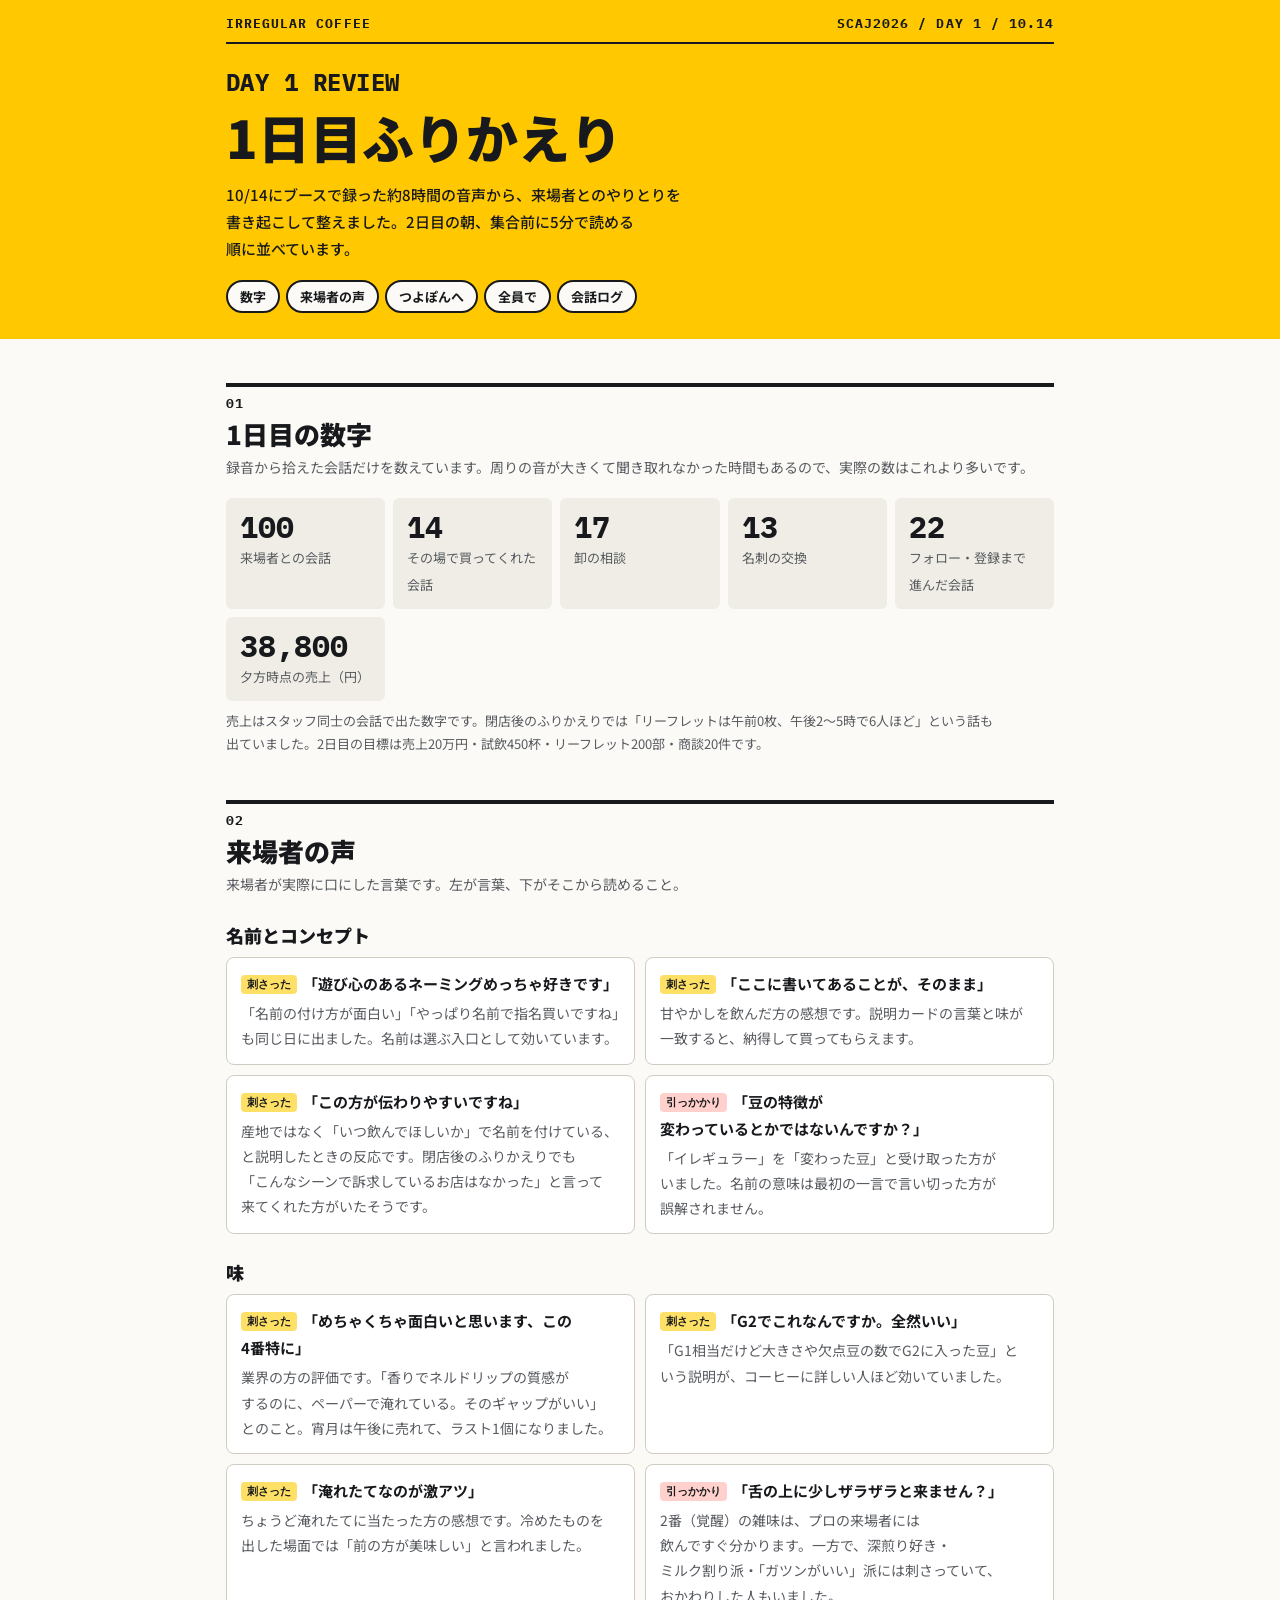
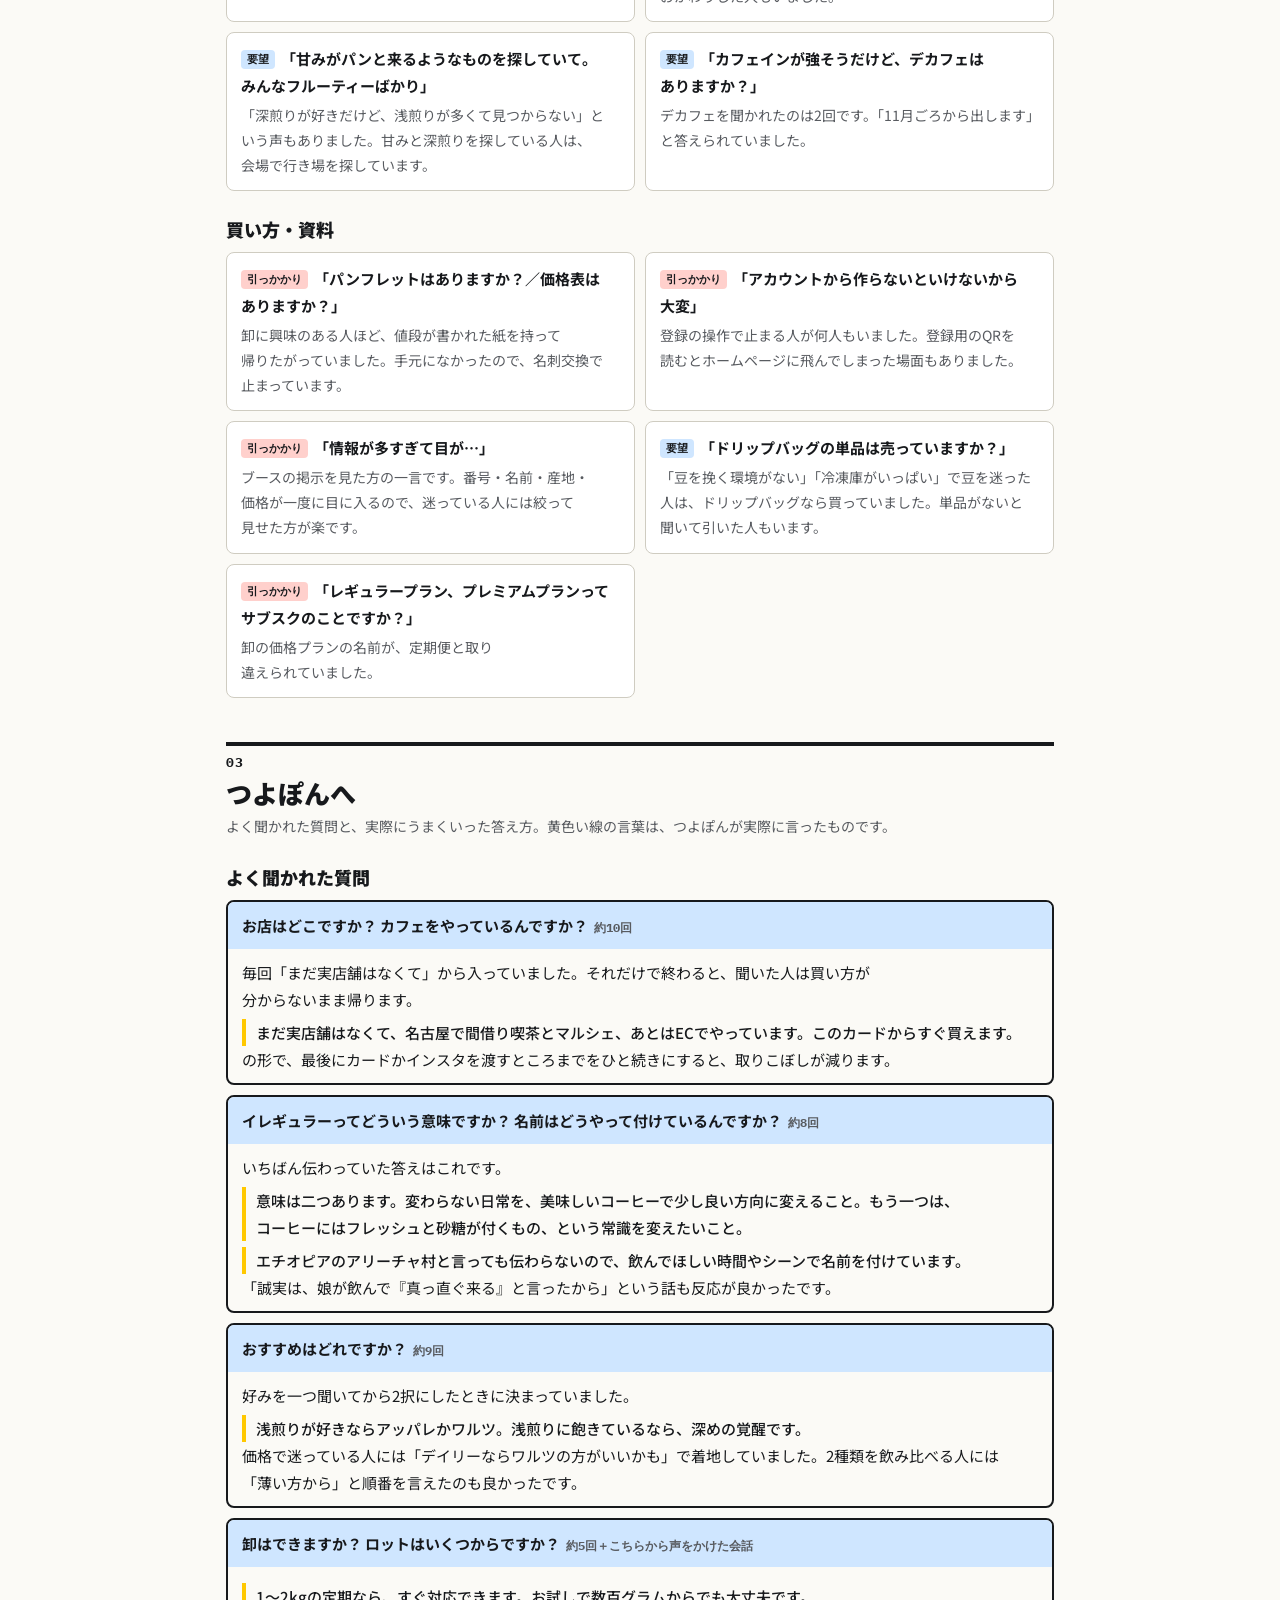
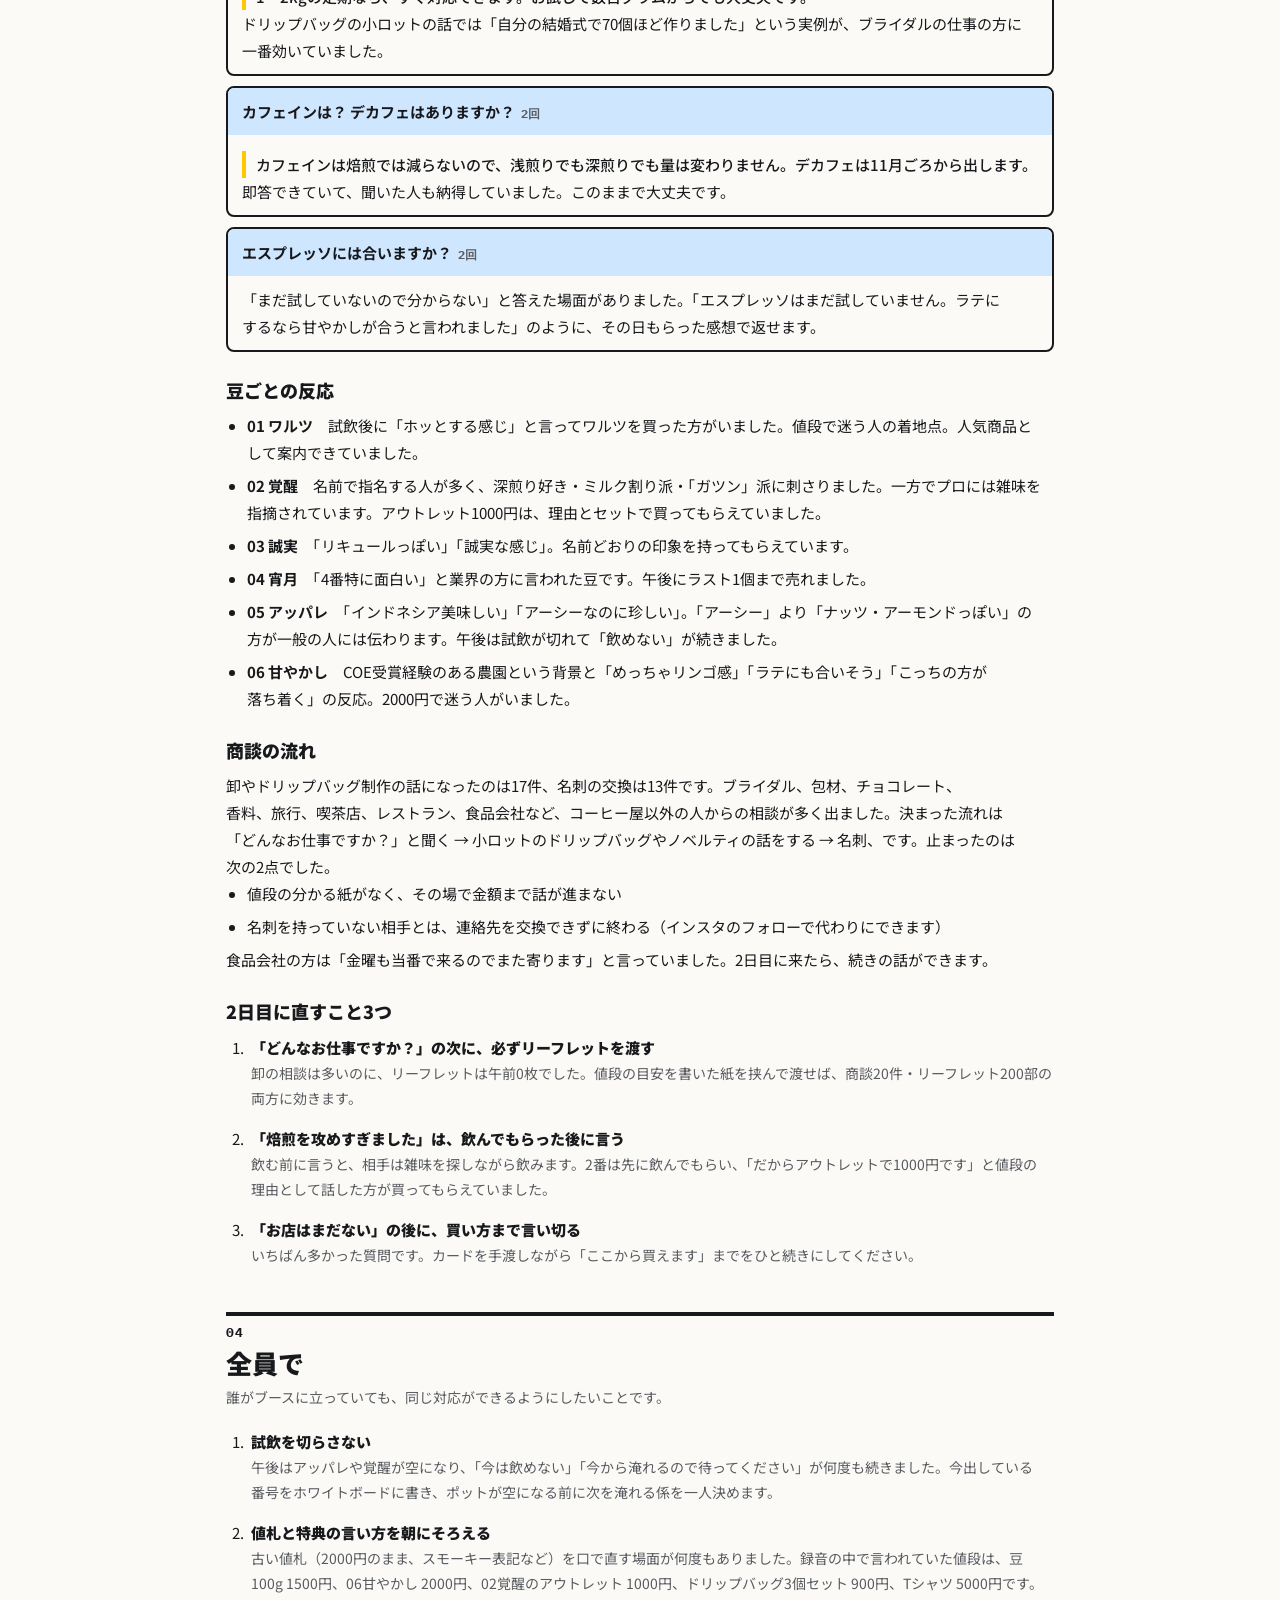
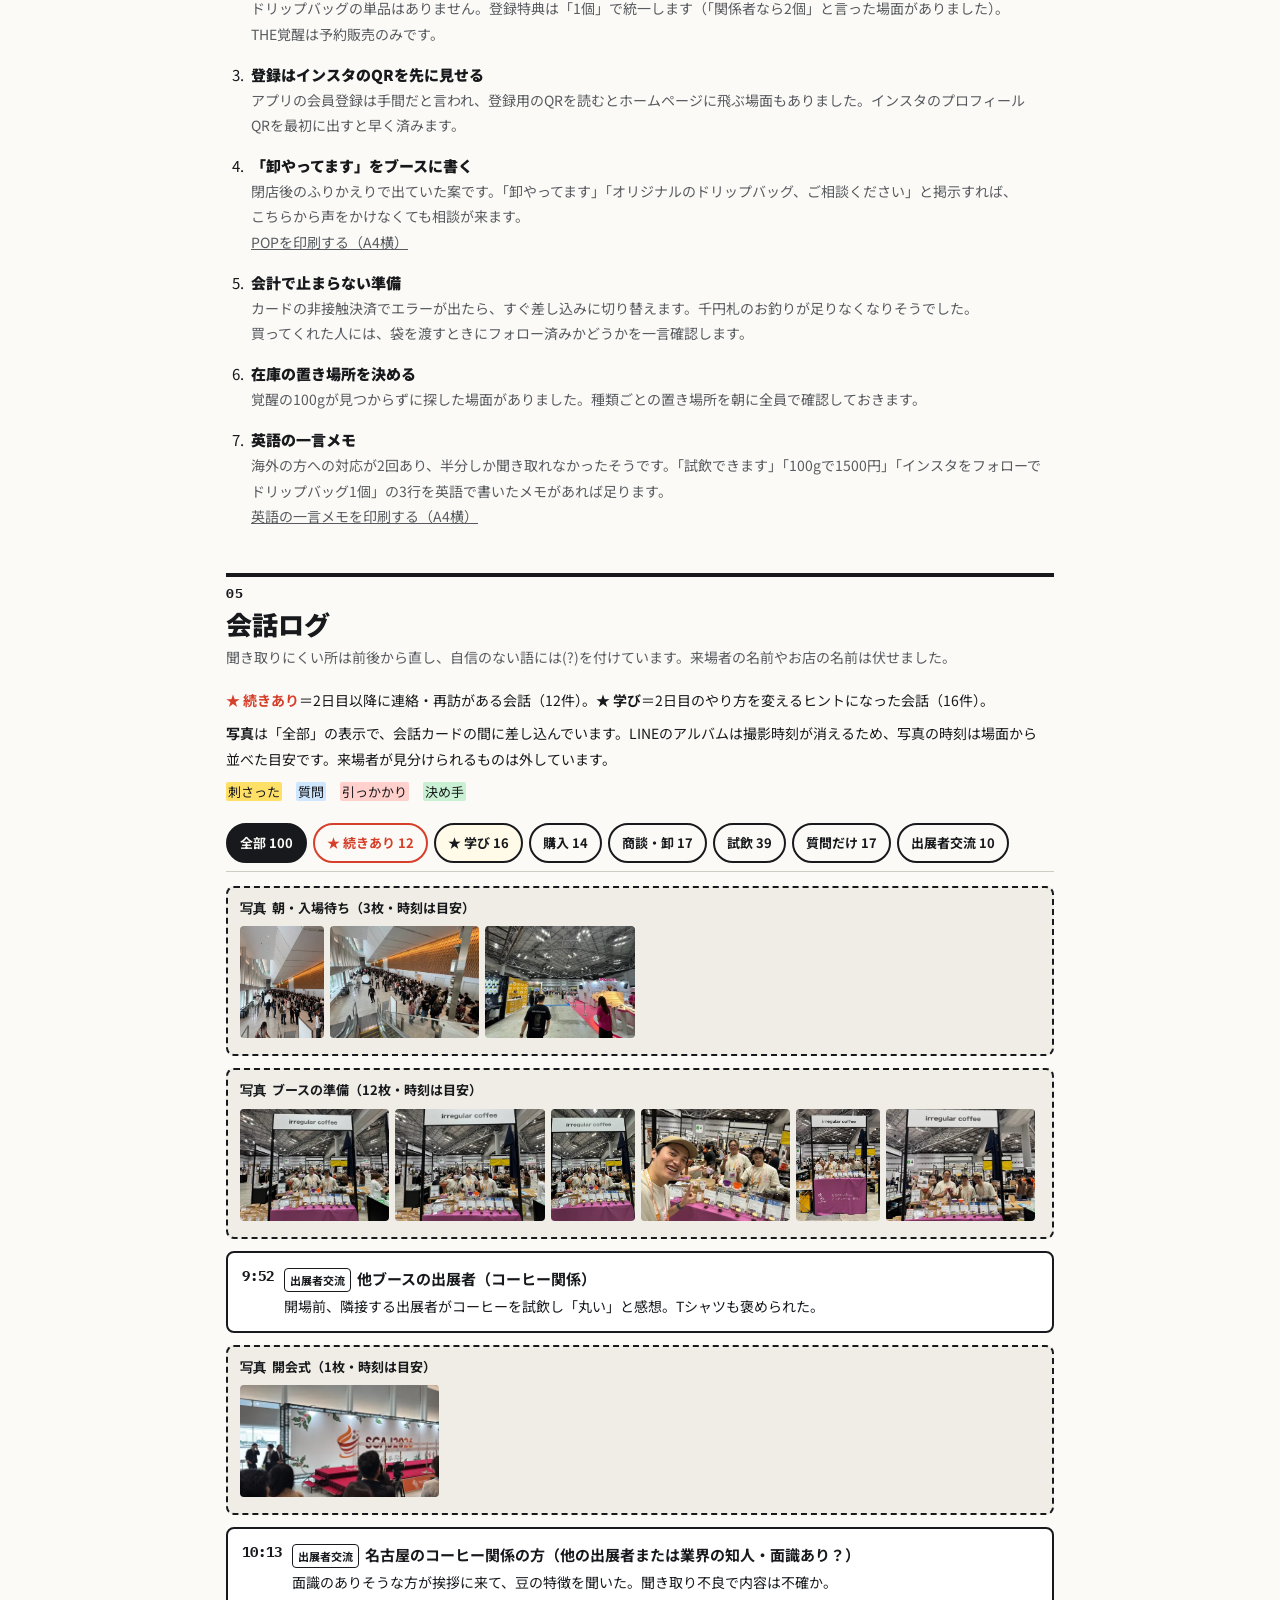
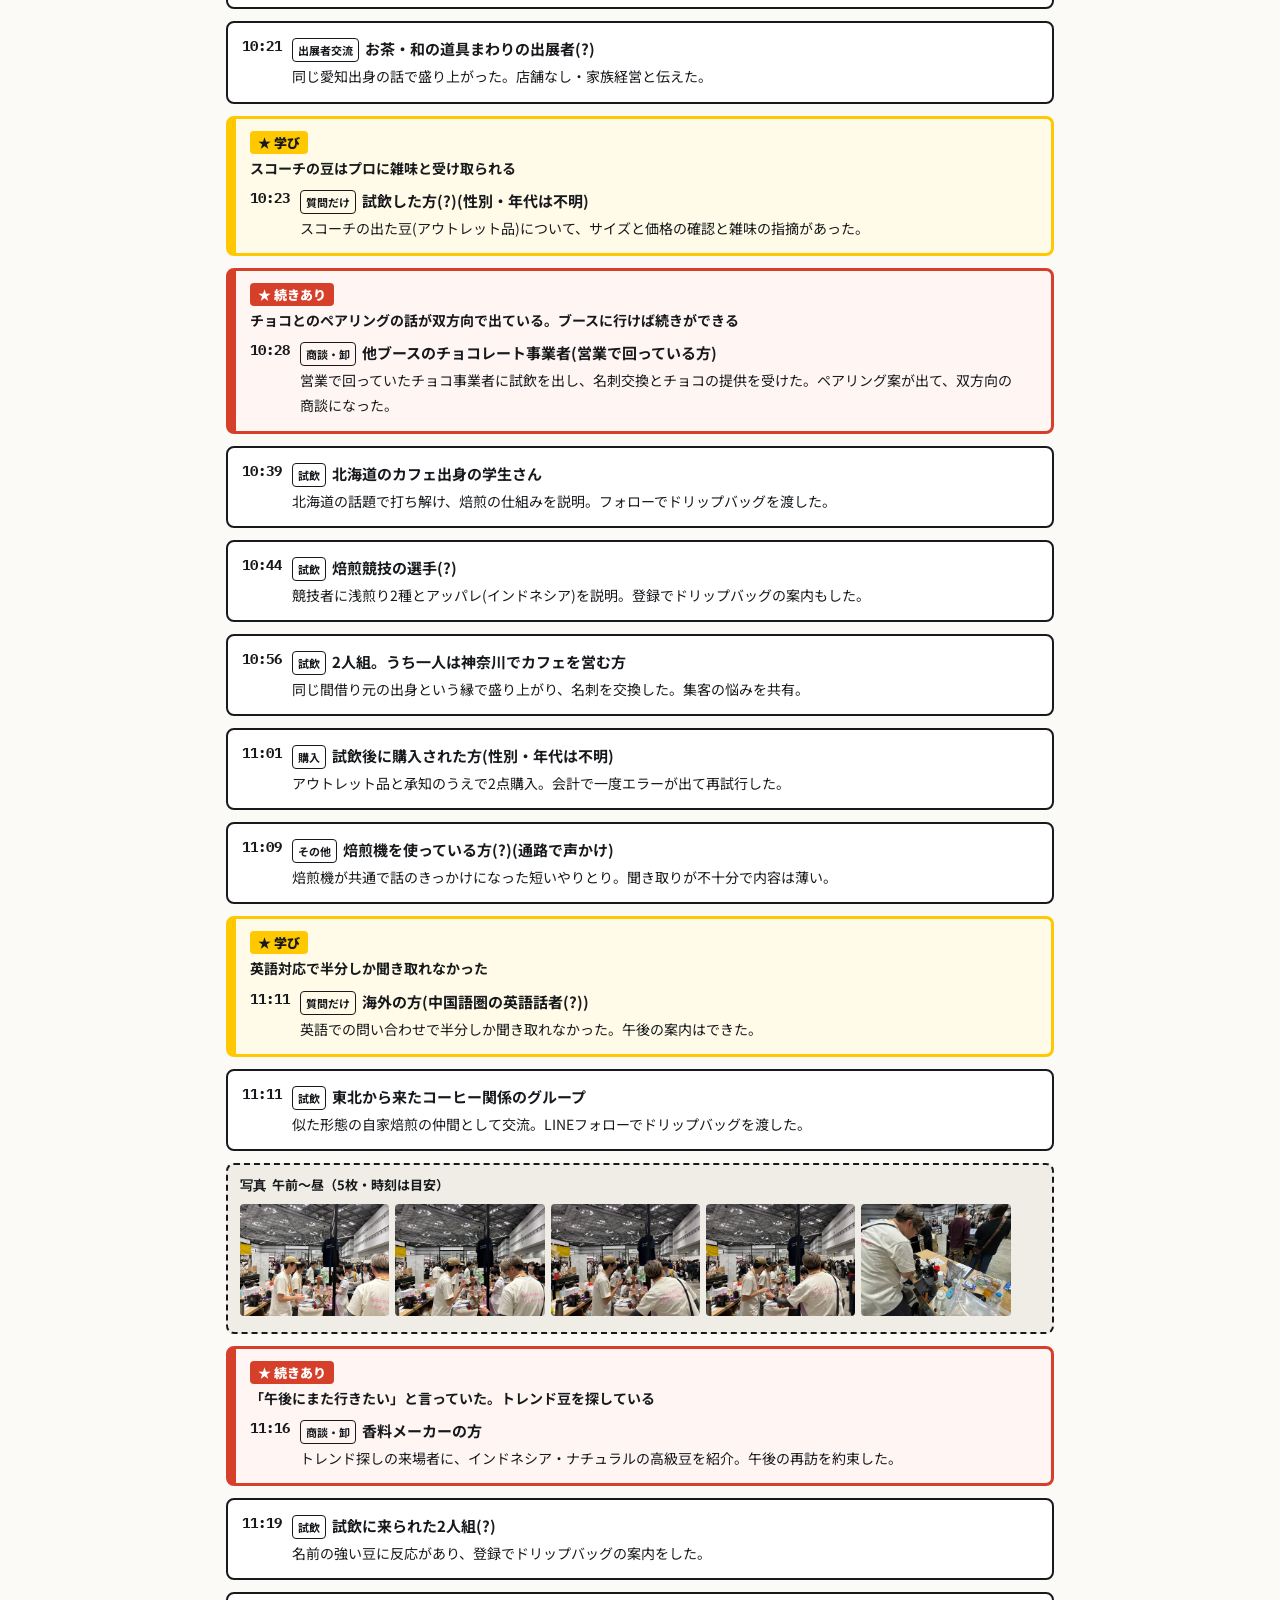
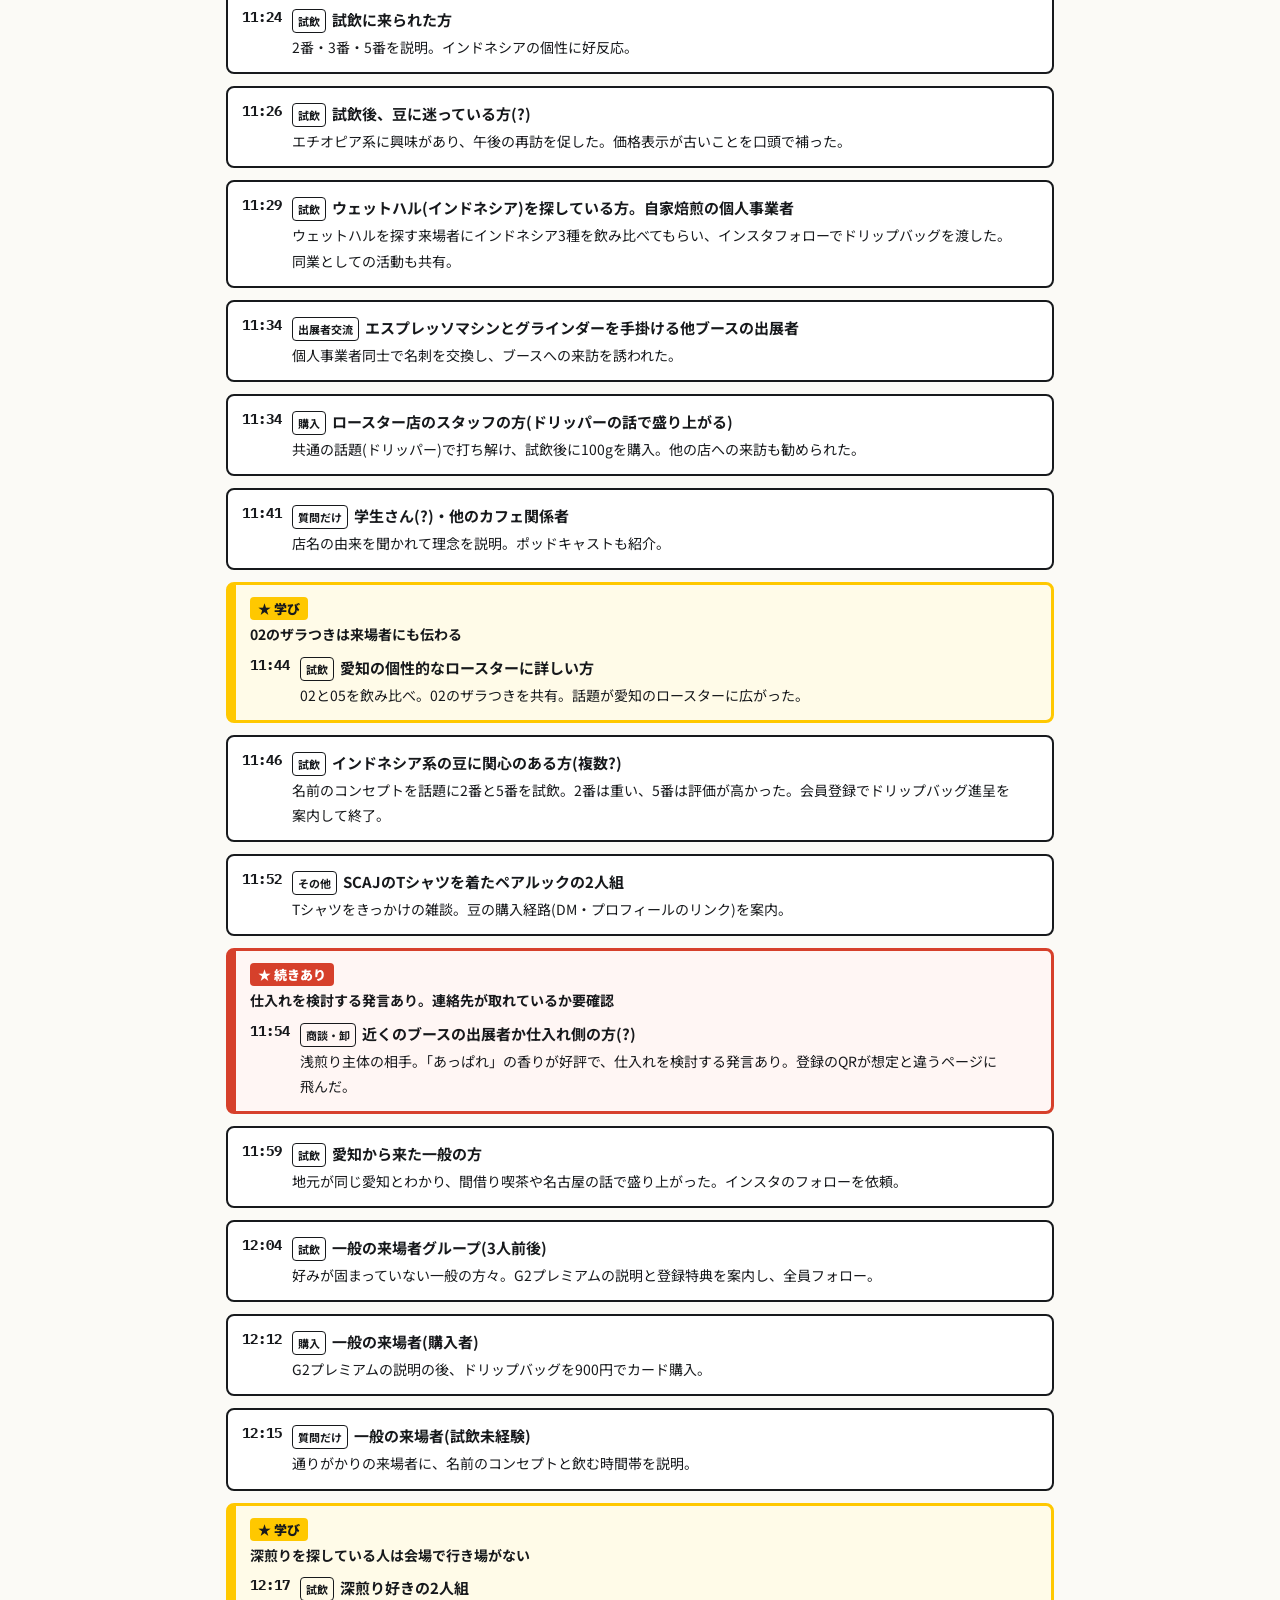
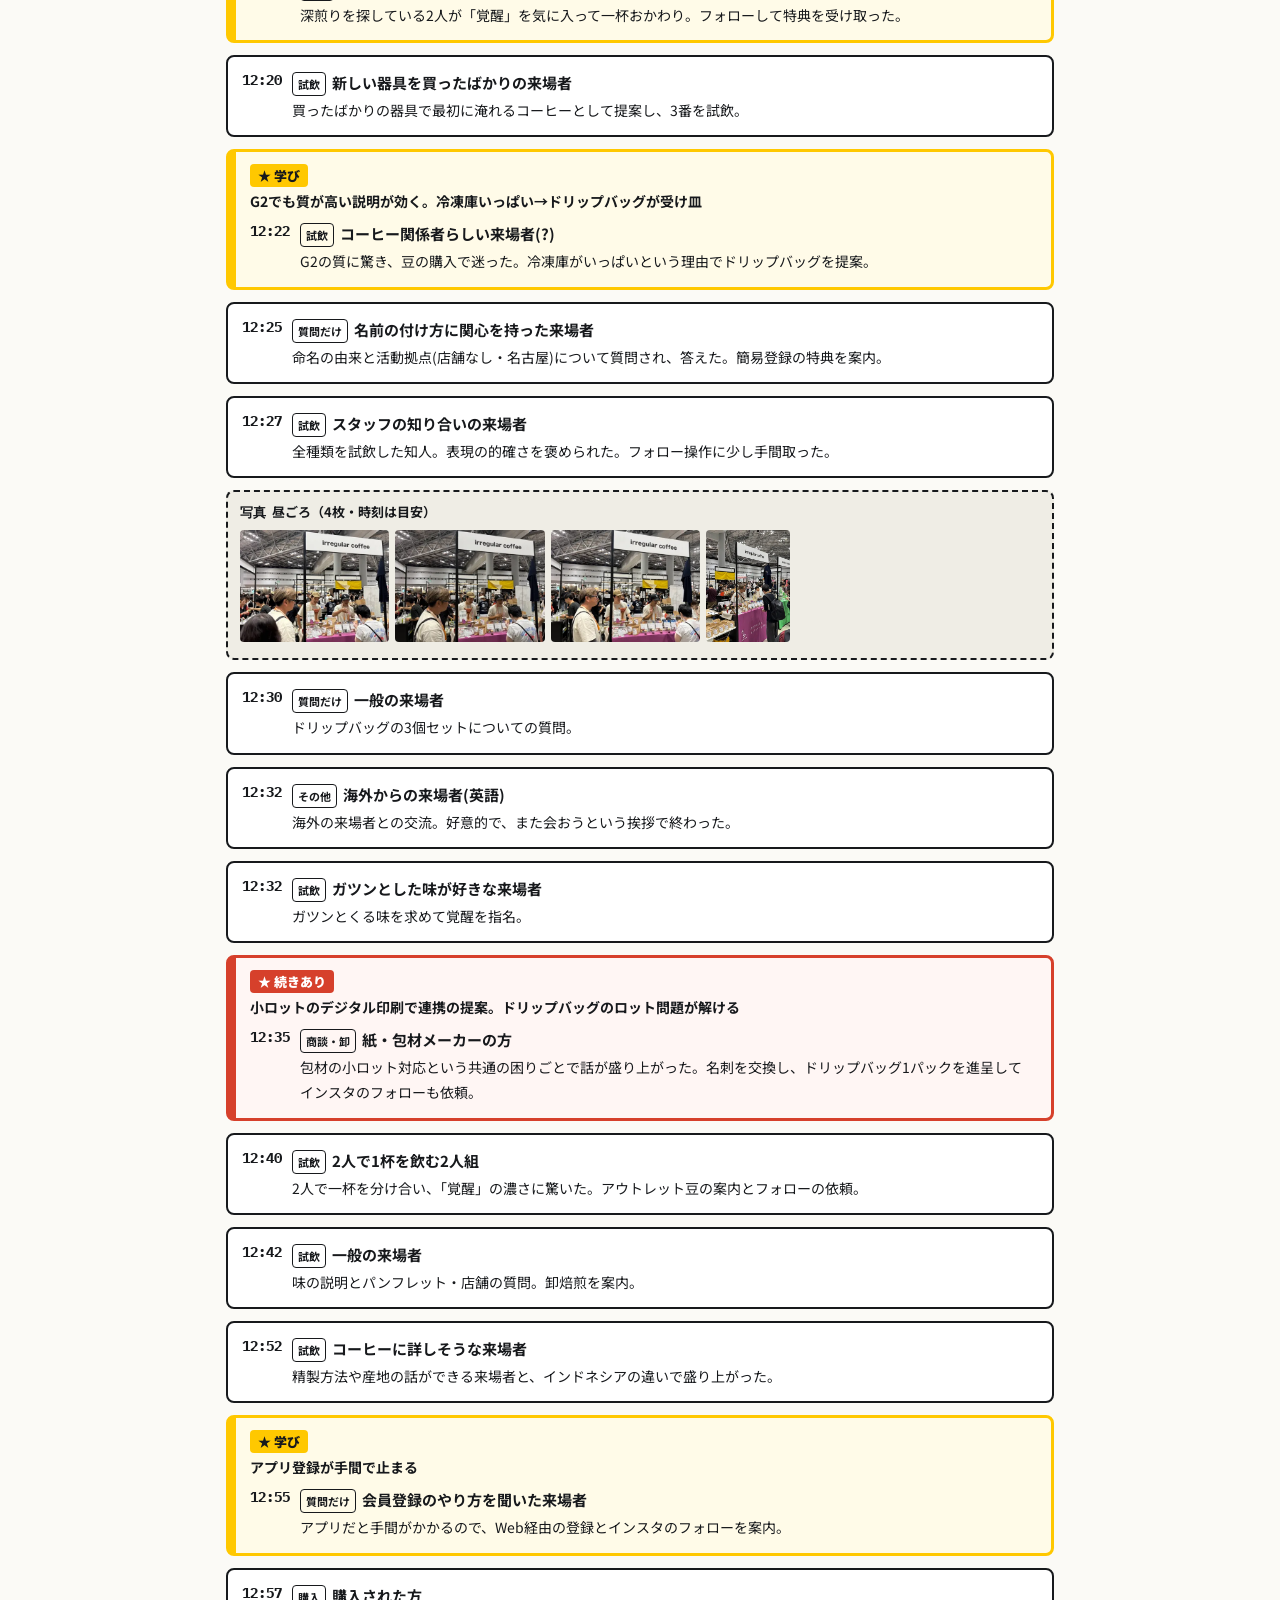
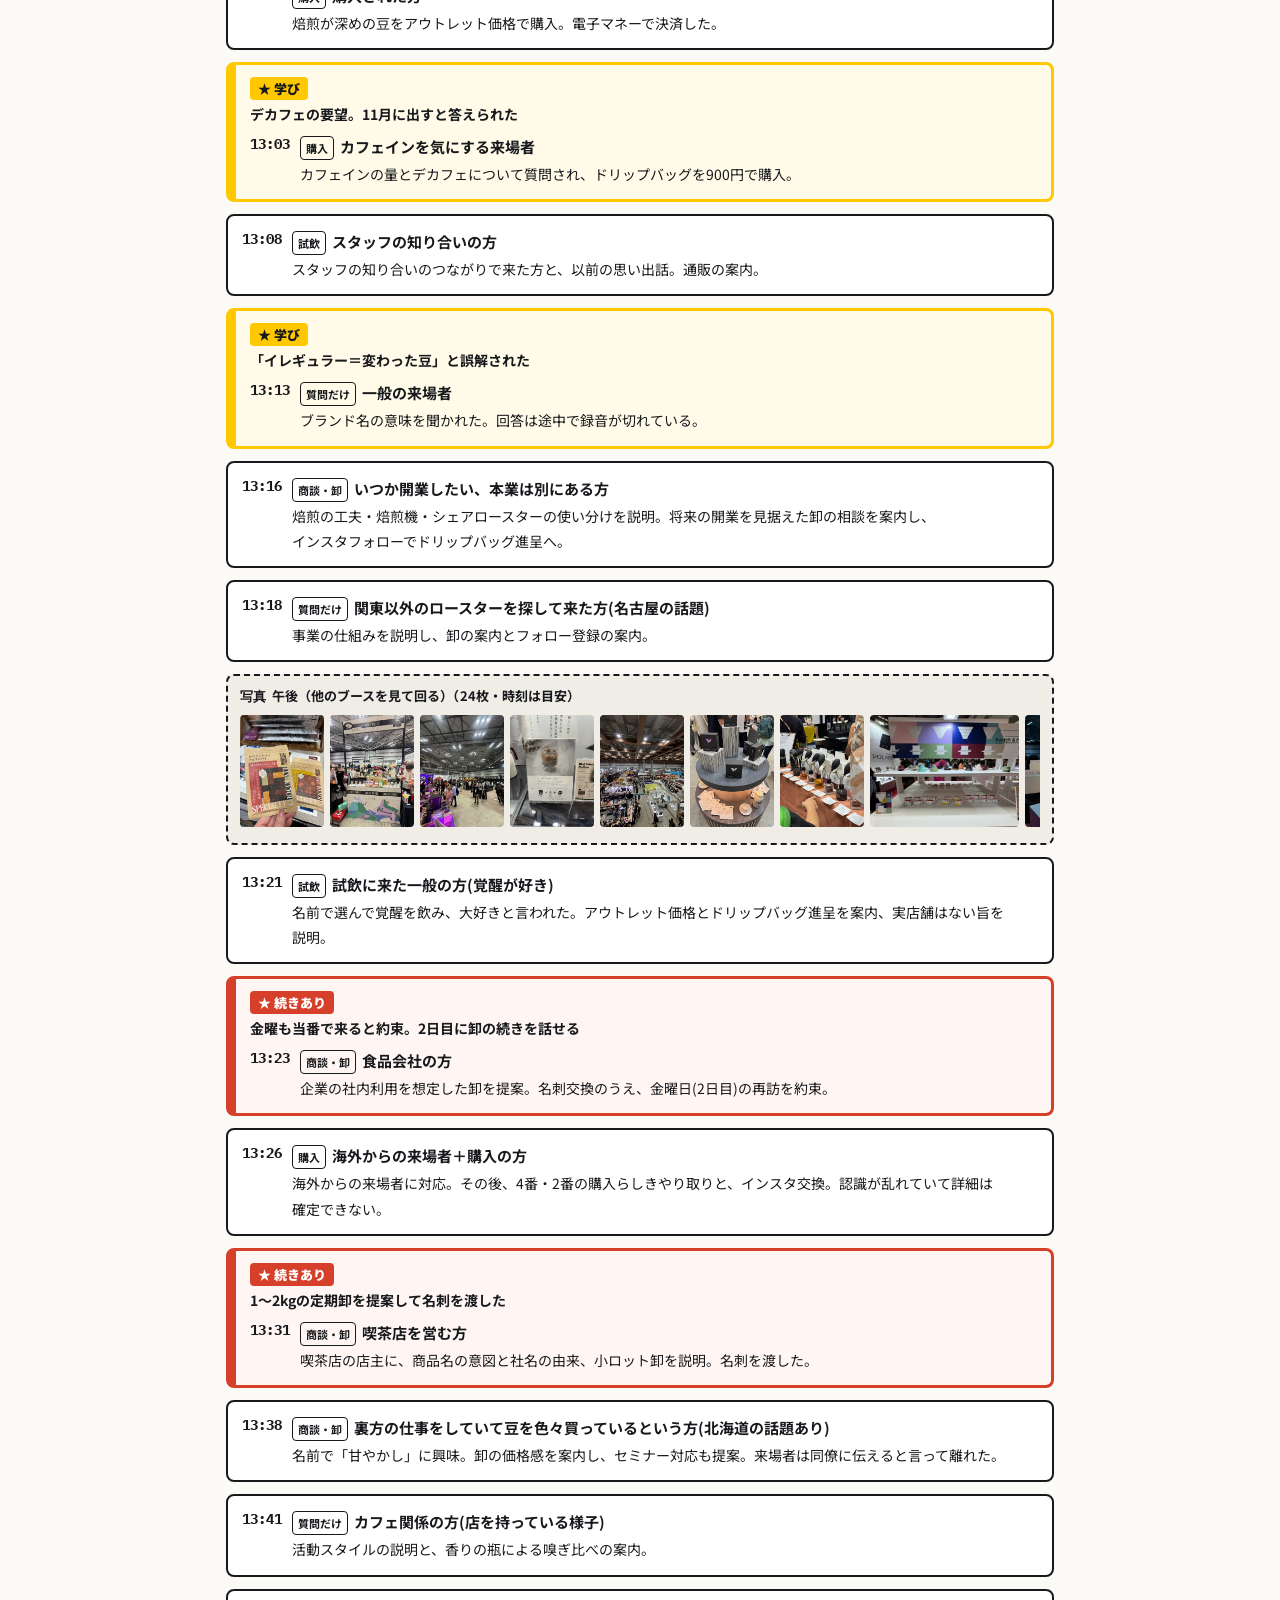
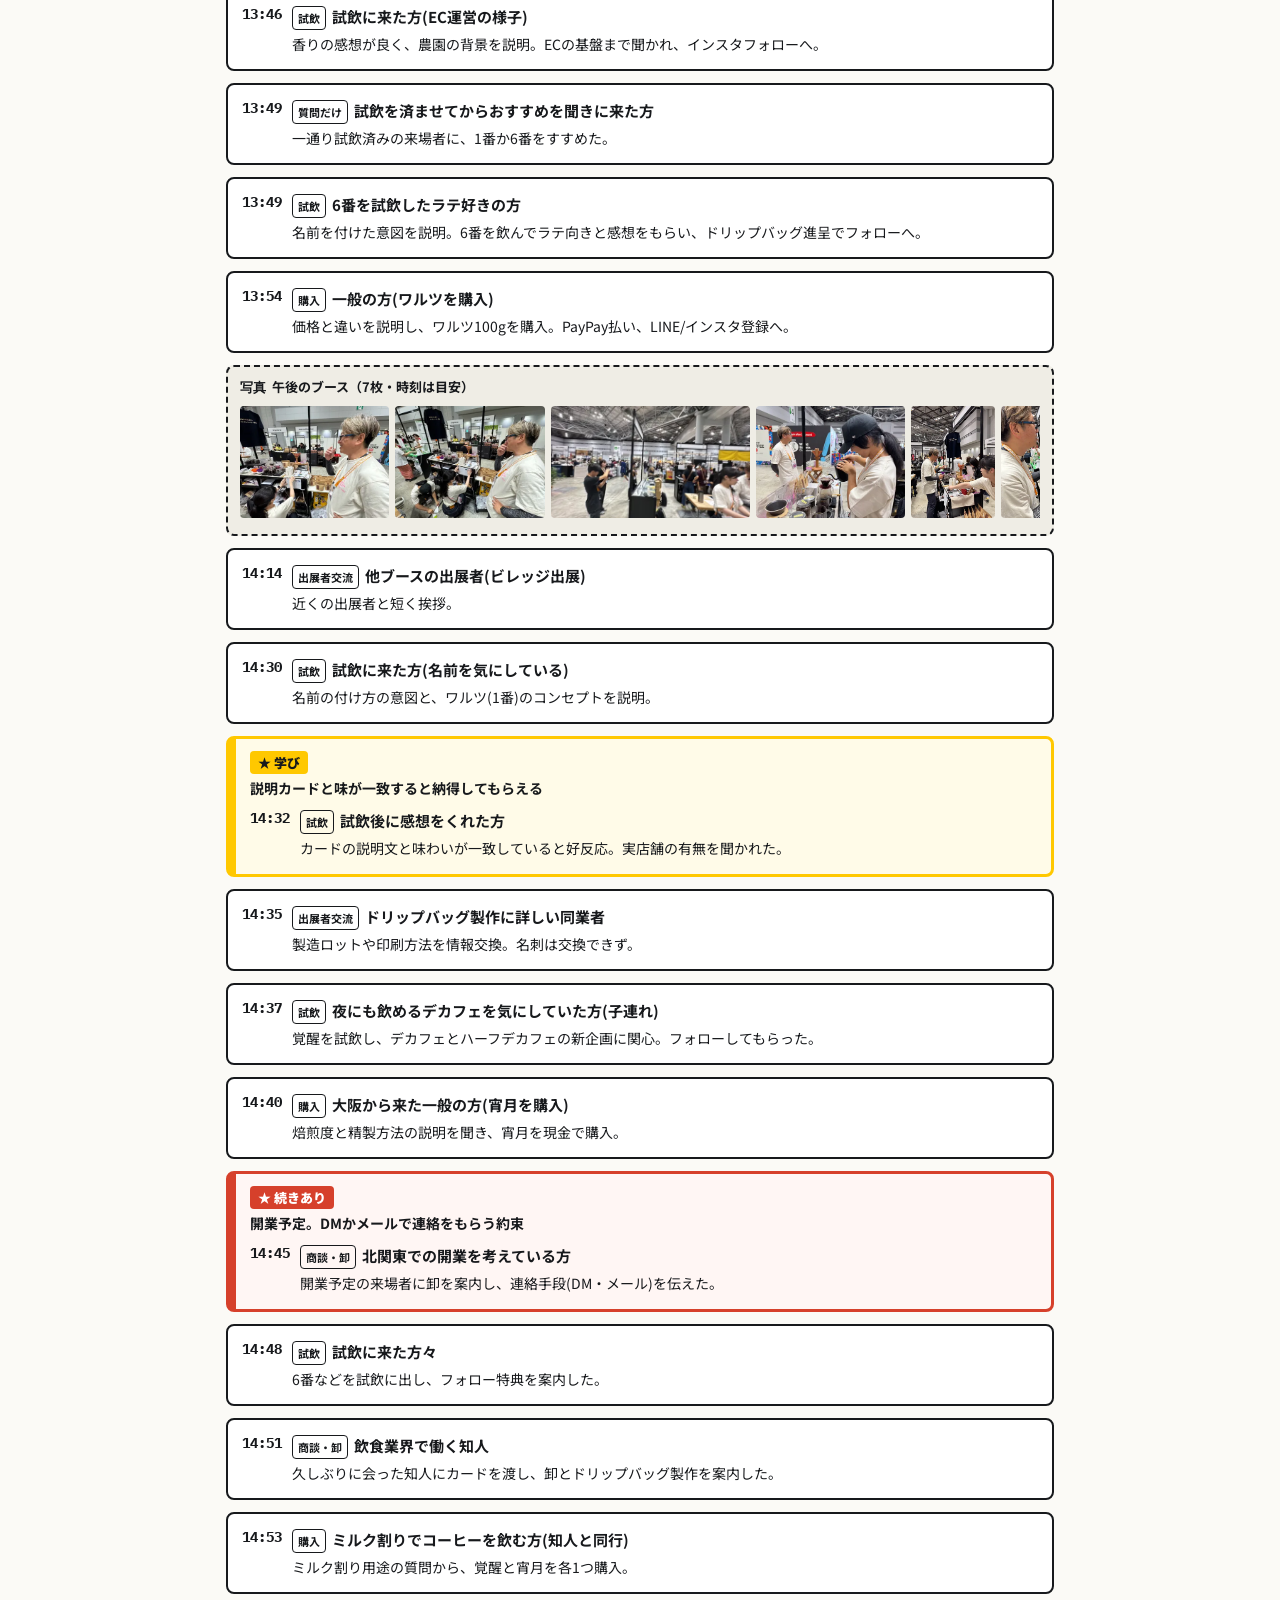
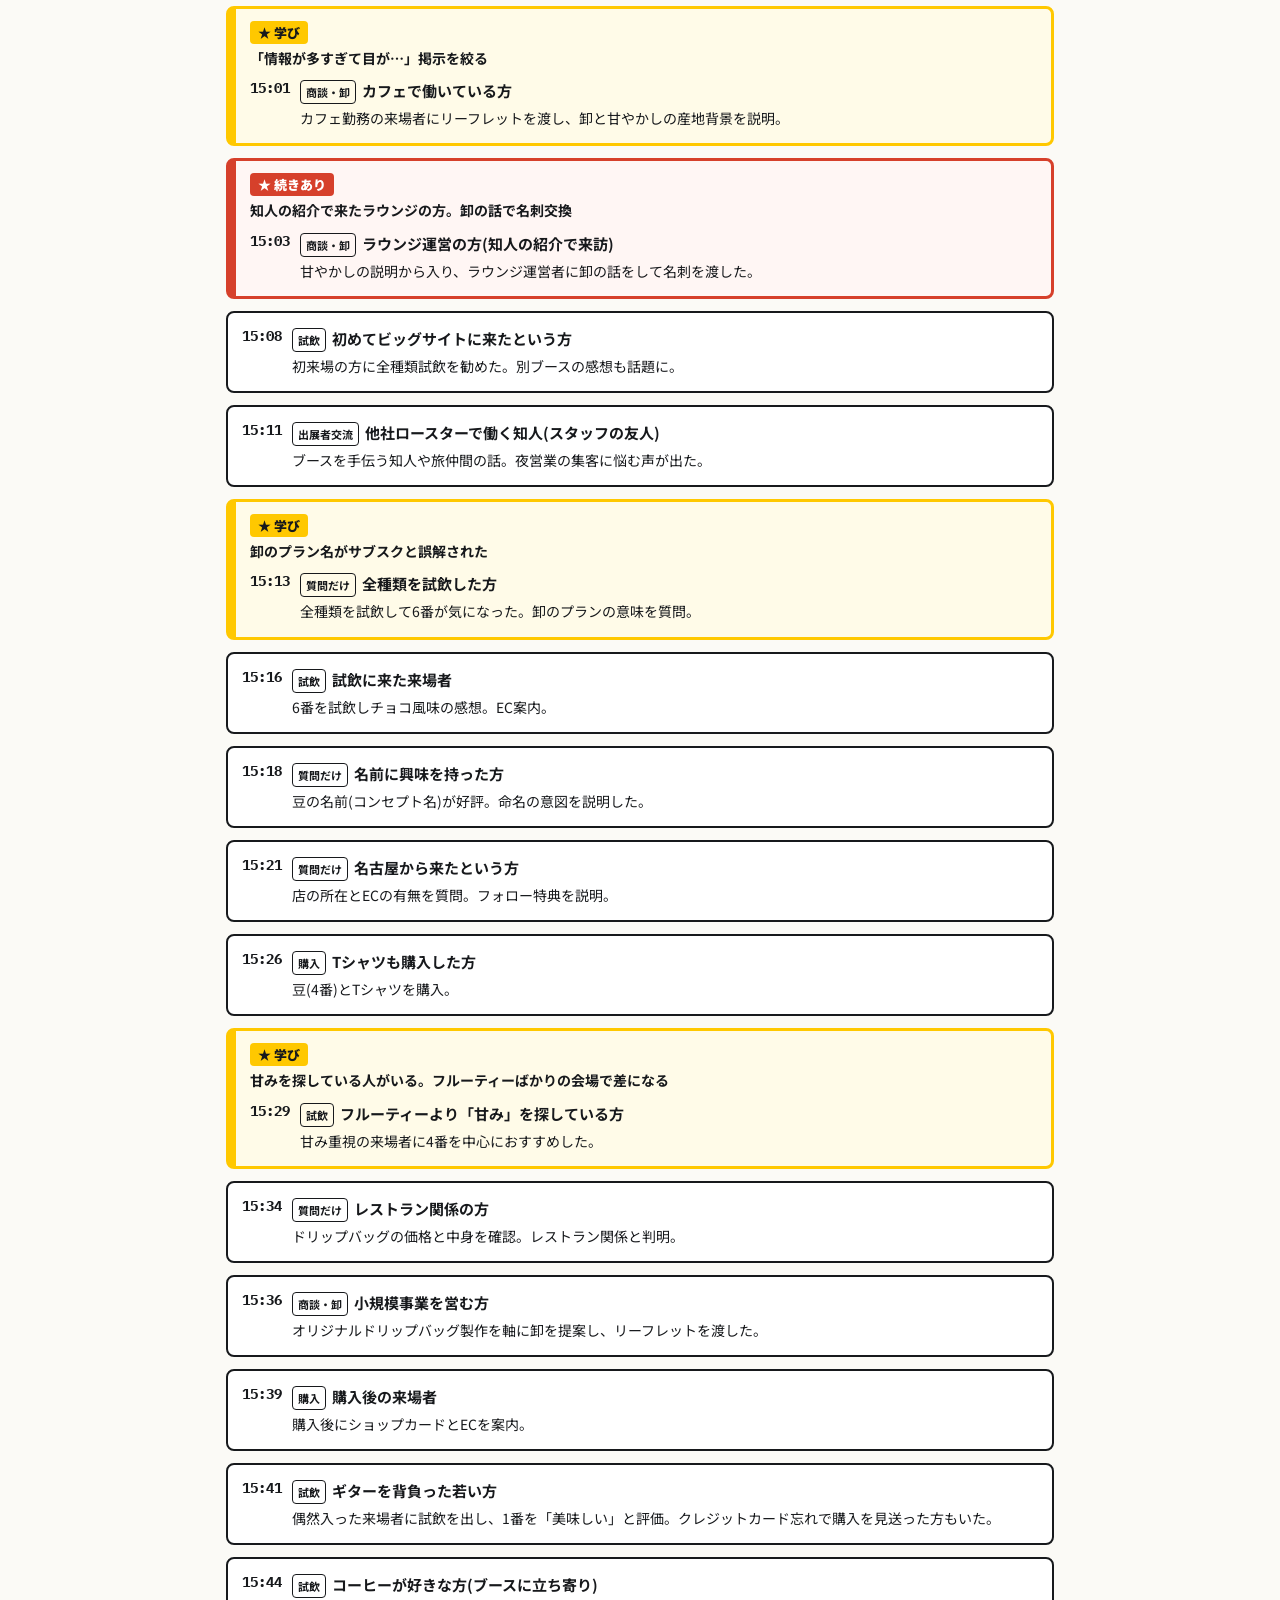
==== index.html @ 7fbeb17c "7の英語の一言メモ（A4）を追加。6の置き場所表はページからのリンクを外した Co-Authored-By: Claude Sonnet 5.5 <noreply@anthropic.com>" ====
<!doctype html>
<html lang="ja">
<head>
<meta charset="utf-8">
<meta name="viewport" content="width=device-width,initial-scale=1">
<title>SCAJ2026 1日目ふりかえり</title>
<meta name="robots" content="noindex,nofollow">
<meta property="og:title" content="SCAJ2026 1日目ふりかえり">
<meta property="og:description" content="10/14 ブースでの来場者との会話から、2日目に効くことをまとめました">
<link rel="icon" href="data:image/svg+xml,%3Csvg xmlns='http://www.w3.org/2000/svg' viewBox='0 0 32 32'%3E%3Crect width='32' height='32' rx='4' fill='%23ffc800'/%3E%3Ctext x='16' y='24' text-anchor='middle' font-size='22' font-weight='900' font-family='sans-serif' fill='%2317191c'%3E1%3C/text%3E%3C/svg%3E">
<link rel="preconnect" href="https://fonts.googleapis.com">
<link rel="preconnect" href="https://fonts.gstatic.com" crossorigin>
<link href="https://fonts.googleapis.com/css2?family=IBM+Plex+Mono:wght@500;700&family=Noto+Sans+JP:wght@400;500;700;900&display=swap" rel="stylesheet">
<style>
:root{
  --ink:#17191c;--paper:#fbfaf6;--sign:#ffc800;--rule:#cfccc1;--block:#efede5;--mute:#585b60;
  --hit:#ffe066;--q:#cfe6ff;--snag:#ffd0cc;--win:#c9f0d3;
  --sans:"Noto Sans JP","Hiragino Sans","Hiragino Kaku Gothic ProN",Meiryo,sans-serif;
  --mono:"IBM Plex Mono",ui-monospace,Menlo,monospace;
}
*{box-sizing:border-box;margin:0;padding:0}
html{-webkit-text-size-adjust:100%}
body{background:var(--paper);color:var(--ink);font:400 15px/1.8 var(--sans);-webkit-font-smoothing:antialiased;overflow-x:hidden}
body,p,li,dd,dt,span,small,button,a,h1,h2,h3{word-break:auto-phrase;line-break:strict;overflow-wrap:anywhere}
h1,h2,h3{text-wrap:balance;line-height:1.35}
p{text-wrap:pretty}
.wrap{max-width:860px;margin:0 auto;padding:0 16px}
a{color:inherit}
button{font:inherit;color:inherit;cursor:pointer}
:focus-visible{outline:3px solid var(--ink);outline-offset:2px}

.cover{background:var(--sign);padding:14px 0 26px}
.cover-top{display:flex;justify-content:space-between;gap:12px;flex-wrap:wrap;font:700 13px/1.5 var(--mono);letter-spacing:.08em;border-bottom:2px solid var(--ink);padding-bottom:8px}
.cover h1{margin:26px 0 12px;font:900 clamp(30px,8.5vw,52px)/1.25 var(--sans)}
.cover h1 .en{display:block;font:700 clamp(18px,4.6vw,24px)/1 var(--mono);letter-spacing:.02em;margin-bottom:10px}
.cover .lead{font-weight:500;max-width:36em}
nav.toc{display:flex;flex-wrap:wrap;gap:6px;margin-top:18px}
nav.toc a{font:700 13px/1 var(--sans);text-decoration:none;border:2px solid var(--ink);border-radius:999px;padding:8px 12px;background:var(--paper)}

section.blk{margin-top:44px}
.sec-h{border-top:4px solid var(--ink);padding-top:10px;margin-bottom:18px}
.sec-h .no{font:700 13px/1 var(--mono);letter-spacing:.1em}
.sec-h h2{font-size:26px;font-weight:900;margin-top:6px}
.sec-h p{color:var(--mute);font-size:14px;margin-top:4px}
h3{font-size:18px;font-weight:900;margin:26px 0 10px}

.nums{display:grid;grid-template-columns:repeat(auto-fit,minmax(150px,1fr));gap:8px}
.num{background:var(--block);border-radius:6px;padding:12px 14px}
.num b{display:block;font:700 30px/1.1 var(--mono)}
.num span{font-size:13px;color:var(--mute)}
.note{font-size:13px;color:var(--mute);margin-top:8px}

ol.big,ul.list{padding-left:1.4em}
ol.big li{margin:0 0 14px;padding-left:4px}
ol.big li b{font-weight:900}
ul.list li{margin-bottom:6px}
.why{display:block;color:var(--mute);font-size:14px}

.qa{border:2px solid var(--ink);border-radius:8px;margin-bottom:10px;overflow:hidden}
.qa .q{background:var(--q);padding:10px 14px;font-weight:700}
.qa .q small{font:700 12px var(--mono);margin-left:6px;color:var(--mute)}
.qa .a{padding:10px 14px}
.qa .a .say{display:block;margin-top:6px;padding-left:10px;border-left:4px solid var(--sign);font-weight:500}

.voices{display:grid;gap:10px}
.voice{background:#fff;border:1px solid var(--rule);border-radius:8px;padding:12px 14px}
.voice q{font-weight:700;quotes:"「" "」"}
.voice .tag{font:700 11px/1 var(--mono);display:inline-block;padding:4px 6px;border-radius:4px;margin-right:6px;vertical-align:2px}
.voice .so{display:block;font-size:14px;color:var(--mute);margin-top:4px}

mark{padding:0 2px;border-radius:2px;color:inherit}
mark.hit{background:var(--hit)}mark.q{background:var(--q)}mark.snag{background:var(--snag)}mark.win{background:var(--win)}
.legend{display:flex;flex-wrap:wrap;gap:6px 14px;font-size:13px;margin-bottom:12px}

.filters{display:flex;flex-wrap:wrap;gap:6px;margin-bottom:14px;position:sticky;top:0;background:var(--paper);padding:8px 0;z-index:2;border-bottom:1px solid var(--rule)}
.filters button{border:2px solid var(--ink);background:transparent;border-radius:999px;padding:6px 12px;font-size:13px;font-weight:700}
.filters button[aria-pressed="true"]{background:var(--ink);color:var(--paper)}
.card{border:2px solid var(--ink);border-radius:8px;margin-bottom:12px;background:#fff}
.card summary{list-style:none;cursor:pointer;padding:12px 14px;display:grid;grid-template-columns:auto 1fr;gap:2px 10px}
.card summary::-webkit-details-marker{display:none}
.card .t{font:700 14px/1.6 var(--mono)}
.card .who{font-weight:700}
.card .kind{font:700 11px/1 var(--sans);border:1.5px solid var(--ink);border-radius:4px;padding:3px 5px;margin-right:6px;white-space:nowrap}
.card .sum{grid-column:2;font-size:14px}
.card .body{border-top:1px dashed var(--rule);padding:12px 14px}
.talk{display:grid;gap:6px;margin-bottom:12px}
.talk p{font-size:14px}
.talk .sp{font-weight:700;font-size:12px;display:inline-block;min-width:4.5em;color:var(--mute)}
.talk .sp.tsuyo{color:var(--ink)}
.marks{display:grid;gap:4px;font-size:14px}
.marks div{padding:4px 8px;border-radius:4px}
.res{margin-top:8px;font-size:13px;color:var(--mute)}
.card.imp{border-width:3px;border-left-width:10px}
.card.follow{border-color:#d6402b;background:#fff6f4}
.card.learn{border-color:var(--sign);background:#fffbe8}
.card .star{grid-column:1/-1;justify-self:start;font:900 13px/1 var(--sans);padding:5px 8px;border-radius:4px;color:#fff;background:#d6402b}
.card.learn .star{background:var(--sign);color:var(--ink)}
.card .why2{grid-column:1/-1;font-weight:700;font-size:14px;margin-bottom:4px}
.filters button.f-follow{border-color:#d6402b;color:#d6402b}
.filters button.f-follow[aria-pressed="true"]{background:#d6402b;color:#fff}
.filters button.f-learn{background:#fffbe8}
.filters button.f-learn[aria-pressed="true"]{background:var(--sign);color:var(--ink)}
.shots{border:2px dashed var(--ink);border-radius:8px;margin-bottom:12px;padding:10px 12px;background:var(--block)}
.shots h4{font:700 13px/1.5 var(--sans);margin-bottom:8px}
.shots h4 .mono{font-family:var(--mono);margin-right:6px}
.shots .row{display:flex;gap:6px;overflow-x:auto;scroll-snap-type:x proximity;-webkit-overflow-scrolling:touch;padding-bottom:6px}
.shots button{flex:0 0 auto;border:0;padding:0;background:none;scroll-snap-align:start}
.shots img{display:block;height:112px;width:auto;border-radius:4px;background:var(--rule)}
dialog.lb{border:0;background:transparent;max-width:100vw;max-height:100vh;width:100vw;height:100vh;padding:0}
dialog.lb::backdrop{background:rgba(0,0,0,.88)}
dialog.lb .in{display:flex;flex-direction:column;align-items:center;justify-content:center;height:100%;gap:10px;padding:12px}
dialog.lb img{max-width:100%;max-height:calc(100vh - 90px);object-fit:contain}
dialog.lb .bar{display:flex;gap:8px}
dialog.lb button{border:2px solid #fff;background:transparent;color:#fff;border-radius:999px;padding:8px 16px;font-weight:700}
footer{margin:56px 0 40px;font-size:12px;color:var(--mute);border-top:2px solid var(--ink);padding-top:12px}
@media (min-width:700px){.voices{grid-template-columns:1fr 1fr}}
</style>
</head>
<body>
<header class="cover"><div class="wrap">
  <div class="cover-top"><span>IRREGULAR COFFEE</span><span>SCAJ2026 / DAY 1 / 10.14</span></div>
  <h1><span class="en">DAY 1 REVIEW</span>1日目ふりかえり</h1>
  <p class="lead">10/14にブースで録った約8時間の音声から、来場者とのやりとりを書き起こして整えました。2日目の朝、集合前に5分で読める順に並べています。</p>
  <nav class="toc"><a href="#nums">数字</a><a href="#voices">来場者の声</a><a href="#tsuyo">つよぽんへ</a><a href="#team">全員で</a><a href="#log">会話ログ</a></nav>
</div></header>
<main class="wrap">
<section class="blk" id="nums">
  <div class="sec-h"><div class="no">01</div><h2>1日目の数字</h2><p>録音から拾えた会話だけを数えています。周りの音が大きくて聞き取れなかった時間もあるので、実際の数はこれより多いです。</p></div>
  <div class="nums">
    <div class="num"><b>100</b><span>来場者との会話</span></div>
    <div class="num"><b>14</b><span>その場で買ってくれた会話</span></div>
    <div class="num"><b>17</b><span>卸の相談</span></div>
    <div class="num"><b>13</b><span>名刺の交換</span></div>
    <div class="num"><b>22</b><span>フォロー・登録まで進んだ会話</span></div>
    <div class="num"><b>38,800</b><span>夕方時点の売上（円）</span></div>
  </div>
  <p class="note">売上はスタッフ同士の会話で出た数字です。閉店後のふりかえりでは「リーフレットは午前0枚、午後2〜5時で6人ほど」という話も出ていました。2日目の目標は売上20万円・試飲450杯・リーフレット200部・商談20件です。</p>
</section>

<section class="blk" id="voices">
  <div class="sec-h"><div class="no">02</div><h2>来場者の声</h2><p>来場者が実際に口にした言葉です。左が言葉、下がそこから読めること。</p></div>
  <h3>名前とコンセプト</h3>
  <div class="voices">
    <div class="voice"><span class="tag" style="background:var(--hit)">刺さった</span><q>遊び心のあるネーミングめっちゃ好きです</q><span class="so">「名前の付け方が面白い」「やっぱり名前で指名買いですね」も同じ日に出ました。名前は選ぶ入口として効いています。</span></div>
    <div class="voice"><span class="tag" style="background:var(--hit)">刺さった</span><q>ここに書いてあることが、そのまま</q><span class="so">甘やかしを飲んだ方の感想です。説明カードの言葉と味が一致すると、納得して買ってもらえます。</span></div>
    <div class="voice"><span class="tag" style="background:var(--hit)">刺さった</span><q>この方が伝わりやすいですね</q><span class="so">産地ではなく「いつ飲んでほしいか」で名前を付けている、と説明したときの反応です。閉店後のふりかえりでも「こんなシーンで訴求しているお店はなかった」と言って来てくれた方がいたそうです。</span></div>
    <div class="voice"><span class="tag" style="background:var(--snag)">引っかかり</span><q>豆の特徴が変わっているとかではないんですか？</q><span class="so">「イレギュラー」を「変わった豆」と受け取った方がいました。名前の意味は最初の一言で言い切った方が誤解されません。</span></div>
  </div>
  <h3>味</h3>
  <div class="voices">
    <div class="voice"><span class="tag" style="background:var(--hit)">刺さった</span><q>めちゃくちゃ面白いと思います、この4番特に</q><span class="so">業界の方の評価です。「香りでネルドリップの質感がするのに、ペーパーで淹れている。そのギャップがいい」とのこと。宵月は午後に売れて、ラスト1個になりました。</span></div>
    <div class="voice"><span class="tag" style="background:var(--hit)">刺さった</span><q>G2でこれなんですか。全然いい</q><span class="so">「G1相当だけど大きさや欠点豆の数でG2に入った豆」という説明が、コーヒーに詳しい人ほど効いていました。</span></div>
    <div class="voice"><span class="tag" style="background:var(--hit)">刺さった</span><q>淹れたてなのが激アツ</q><span class="so">ちょうど淹れたてに当たった方の感想です。冷めたものを出した場面では「前の方が美味しい」と言われました。</span></div>
    <div class="voice"><span class="tag" style="background:var(--snag)">引っかかり</span><q>舌の上に少しザラザラと来ません？</q><span class="so">2番（覚醒）の雑味は、プロの来場者には飲んですぐ分かります。一方で、深煎り好き・ミルク割り派・「ガツンがいい」派には刺さっていて、おかわりした人もいました。</span></div>
    <div class="voice"><span class="tag" style="background:var(--q)">要望</span><q>甘みがパンと来るようなものを探していて。みんなフルーティーばかり</q><span class="so">「深煎りが好きだけど、浅煎りが多くて見つからない」という声もありました。甘みと深煎りを探している人は、会場で行き場を探しています。</span></div>
    <div class="voice"><span class="tag" style="background:var(--q)">要望</span><q>カフェインが強そうだけど、デカフェはありますか？</q><span class="so">デカフェを聞かれたのは2回です。「11月ごろから出します」と答えられていました。</span></div>
  </div>
  <h3>買い方・資料</h3>
  <div class="voices">
    <div class="voice"><span class="tag" style="background:var(--snag)">引っかかり</span><q>パンフレットはありますか？／価格表はありますか？</q><span class="so">卸に興味のある人ほど、値段が書かれた紙を持って帰りたがっていました。手元になかったので、名刺交換で止まっています。</span></div>
    <div class="voice"><span class="tag" style="background:var(--snag)">引っかかり</span><q>アカウントから作らないといけないから大変</q><span class="so">登録の操作で止まる人が何人もいました。登録用のQRを読むとホームページに飛んでしまった場面もありました。</span></div>
    <div class="voice"><span class="tag" style="background:var(--snag)">引っかかり</span><q>情報が多すぎて目が…</q><span class="so">ブースの掲示を見た方の一言です。番号・名前・産地・価格が一度に目に入るので、迷っている人には絞って見せた方が楽です。</span></div>
    <div class="voice"><span class="tag" style="background:var(--q)">要望</span><q>ドリップバッグの単品は売っていますか？</q><span class="so">「豆を挽く環境がない」「冷凍庫がいっぱい」で豆を迷った人は、ドリップバッグなら買っていました。単品がないと聞いて引いた人もいます。</span></div>
    <div class="voice"><span class="tag" style="background:var(--snag)">引っかかり</span><q>レギュラープラン、プレミアムプランってサブスクのことですか？</q><span class="so">卸の価格プランの名前が、定期便と取り違えられていました。</span></div>
  </div>
</section>

<section class="blk" id="tsuyo">
  <div class="sec-h"><div class="no">03</div><h2>つよぽんへ</h2><p>よく聞かれた質問と、実際にうまくいった答え方。黄色い線の言葉は、つよぽんが実際に言ったものです。</p></div>

  <h3>よく聞かれた質問</h3>
  <div class="qa"><div class="q">お店はどこですか？ カフェをやっているんですか？<small>約10回</small></div>
    <div class="a">毎回「まだ実店舗はなくて」から入っていました。それだけで終わると、聞いた人は買い方が分からないまま帰ります。
      <span class="say">まだ実店舗はなくて、名古屋で間借り喫茶とマルシェ、あとはECでやっています。このカードからすぐ買えます。</span>
      の形で、最後にカードかインスタを渡すところまでをひと続きにすると、取りこぼしが減ります。</div></div>
  <div class="qa"><div class="q">イレギュラーってどういう意味ですか？ 名前はどうやって付けているんですか？<small>約8回</small></div>
    <div class="a">いちばん伝わっていた答えはこれです。
      <span class="say">意味は二つあります。変わらない日常を、美味しいコーヒーで少し良い方向に変えること。もう一つは、コーヒーにはフレッシュと砂糖が付くもの、という常識を変えたいこと。</span>
      <span class="say">エチオピアのアリーチャ村と言っても伝わらないので、飲んでほしい時間やシーンで名前を付けています。</span>
      「誠実は、娘が飲んで『真っ直ぐ来る』と言ったから」という話も反応が良かったです。</div></div>
  <div class="qa"><div class="q">おすすめはどれですか？<small>約9回</small></div>
    <div class="a">好みを一つ聞いてから2択にしたときに決まっていました。
      <span class="say">浅煎りが好きならアッパレかワルツ。浅煎りに飽きているなら、深めの覚醒です。</span>
      価格で迷っている人には「デイリーならワルツの方がいいかも」で着地していました。2種類を飲み比べる人には「薄い方から」と順番を言えたのも良かったです。</div></div>
  <div class="qa"><div class="q">卸はできますか？ ロットはいくつからですか？<small>約5回＋こちらから声をかけた会話</small></div>
    <div class="a">
      <span class="say">1〜2kgの定期なら、すぐ対応できます。お試しで数百グラムからでも大丈夫です。</span>
      ドリップバッグの小ロットの話では「自分の結婚式で70個ほど作りました」という実例が、ブライダルの仕事の方に一番効いていました。</div></div>
  <div class="qa"><div class="q">カフェインは？ デカフェはありますか？<small>2回</small></div>
    <div class="a"><span class="say">カフェインは焙煎では減らないので、浅煎りでも深煎りでも量は変わりません。デカフェは11月ごろから出します。</span>
      即答できていて、聞いた人も納得していました。このままで大丈夫です。</div></div>
  <div class="qa"><div class="q">エスプレッソには合いますか？<small>2回</small></div>
    <div class="a">「まだ試していないので分からない」と答えた場面がありました。「エスプレッソはまだ試していません。ラテにするなら甘やかしが合うと言われました」のように、その日もらった感想で返せます。</div></div>

  <h3>豆ごとの反応</h3>
  <ul class="list">
    <li><b>01 ワルツ</b>　試飲後に「ホッとする感じ」と言ってワルツを買った方がいました。値段で迷う人の着地点。人気商品として案内できていました。</li>
    <li><b>02 覚醒</b>　名前で指名する人が多く、深煎り好き・ミルク割り派・「ガツン」派に刺さりました。一方でプロには雑味を指摘されています。アウトレット1000円は、理由とセットで買ってもらえていました。</li>
    <li><b>03 誠実</b>　「リキュールっぽい」「誠実な感じ」。名前どおりの印象を持ってもらえています。</li>
    <li><b>04 宵月</b>　「4番特に面白い」と業界の方に言われた豆です。午後にラスト1個まで売れました。</li>
    <li><b>05 アッパレ</b>　「インドネシア美味しい」「アーシーなのに珍しい」。「アーシー」より「ナッツ・アーモンドっぽい」の方が一般の人には伝わります。午後は試飲が切れて「飲めない」が続きました。</li>
    <li><b>06 甘やかし</b>　COE受賞経験のある農園という背景と「めっちゃリンゴ感」「ラテにも合いそう」「こっちの方が落ち着く」の反応。2000円で迷う人がいました。</li>
  </ul>

  <h3>商談の流れ</h3>
  <p>卸やドリップバッグ制作の話になったのは17件、名刺の交換は13件です。ブライダル、包材、チョコレート、香料、旅行、喫茶店、レストラン、食品会社など、コーヒー屋以外の人からの相談が多く出ました。決まった流れは「どんなお仕事ですか？」と聞く → 小ロットのドリップバッグやノベルティの話をする → 名刺、です。止まったのは次の2点でした。</p>
  <ul class="list">
    <li>値段の分かる紙がなく、その場で金額まで話が進まない</li>
    <li>名刺を持っていない相手とは、連絡先を交換できずに終わる（インスタのフォローで代わりにできます）</li>
  </ul>
  <p>食品会社の方は「金曜も当番で来るのでまた寄ります」と言っていました。2日目に来たら、続きの話ができます。</p>

  <h3>2日目に直すこと3つ</h3>
  <ol class="big">
    <li><b>「どんなお仕事ですか？」の次に、必ずリーフレットを渡す</b><span class="why">卸の相談は多いのに、リーフレットは午前0枚でした。値段の目安を書いた紙を挟んで渡せば、商談20件・リーフレット200部の両方に効きます。</span></li>
    <li><b>「焙煎を攻めすぎました」は、飲んでもらった後に言う</b><span class="why">飲む前に言うと、相手は雑味を探しながら飲みます。2番は先に飲んでもらい、「だからアウトレットで1000円です」と値段の理由として話した方が買ってもらえていました。</span></li>
    <li><b>「お店はまだない」の後に、買い方まで言い切る</b><span class="why">いちばん多かった質問です。カードを手渡しながら「ここから買えます」までをひと続きにしてください。</span></li>
  </ol>
</section>

<section class="blk" id="team">
  <div class="sec-h"><div class="no">04</div><h2>全員で</h2><p>誰がブースに立っていても、同じ対応ができるようにしたいことです。</p></div>
  <ol class="big">
    <li><b>試飲を切らさない</b><span class="why">午後はアッパレや覚醒が空になり、「今は飲めない」「今から淹れるので待ってください」が何度も続きました。今出している番号をホワイトボードに書き、ポットが空になる前に次を淹れる係を一人決めます。</span></li>
    <li><b>値札と特典の言い方を朝にそろえる</b><span class="why">古い値札（2000円のまま、スモーキー表記など）を口で直す場面が何度もありました。録音の中で言われていた値段は、豆100g 1500円、06甘やかし 2000円、02覚醒のアウトレット 1000円、ドリップバッグ3個セット 900円、Tシャツ 5000円です。ドリップバッグの単品はありません。登録特典は「1個」で統一します（「関係者なら2個」と言った場面がありました）。THE覚醒は予約販売のみです。</span></li>
    <li><b>登録はインスタのQRを先に見せる</b><span class="why">アプリの会員登録は手間だと言われ、登録用のQRを読むとホームページに飛ぶ場面もありました。インスタのプロフィールQRを最初に出すと早く済みます。</span></li>
    <li><b>「卸やってます」をブースに書く</b><span class="why">閉店後のふりかえりで出ていた案です。「卸やってます」「オリジナルのドリップバッグ、ご相談ください」と掲示すれば、こちらから声をかけなくても相談が来ます。<br><a href="print/oroshi-pop.pdf">POPを印刷する（A4横）</a></span></li>
    <li><b>会計で止まらない準備</b><span class="why">カードの非接触決済でエラーが出たら、すぐ差し込みに切り替えます。千円札のお釣りが足りなくなりそうでした。買ってくれた人には、袋を渡すときにフォロー済みかどうかを一言確認します。</span></li>
    <li><b>在庫の置き場所を決める</b><span class="why">覚醒の100gが見つからずに探した場面がありました。種類ごとの置き場所を朝に全員で確認しておきます。</span></li>
    <li><b>英語の一言メモ</b><span class="why">海外の方への対応が2回あり、半分しか聞き取れなかったそうです。「試飲できます」「100gで1500円」「インスタをフォローでドリップバッグ1個」の3行を英語で書いたメモがあれば足ります。<br><a href="print/english-memo.pdf">英語の一言メモを印刷する（A4横）</a></span></li>
  </ol>
</section>

<section class="blk" id="log">
  <div class="sec-h"><div class="no">05</div><h2>会話ログ</h2><p>聞き取りにくい所は前後から直し、自信のない語には(?)を付けています。来場者の名前やお店の名前は伏せました。</p></div>
  <p style="font-size:14px;margin-bottom:8px"><b style="color:#d6402b">★ 続きあり</b>＝2日目以降に連絡・再訪がある会話（12件）。<b>★ 学び</b>＝2日目のやり方を変えるヒントになった会話（16件）。</p>
  <p style="font-size:14px;margin-bottom:8px"><b>写真</b>は「全部」の表示で、会話カードの間に差し込んでいます。LINEのアルバムは撮影時刻が消えるため、写真の時刻は場面から並べた目安です。来場者が見分けられるものは外しています。</p>
  <div class="legend"><span><mark class="hit">刺さった</mark></span><span><mark class="q">質問</mark></span><span><mark class="snag">引っかかり</mark></span><span><mark class="win">決め手</mark></span></div>
  <div class="filters" role="group" aria-label="種類で絞る"></div>
  <div id="cards"></div>
</section>
<footer>録音: soundcore Work（つよぽん着用）／文字起こしは自動のため聞き違いが残っている可能性があります。数字は録音の中で言われたものだけを載せています。</footer>
</main>
<script>
const CARDS=[{"t": "9:52", "min": 592, "who": "他ブースの出展者（コーヒー関係）", "kind": "出展者交流", "talk": [["来場者", "全然コーヒーと違う、美味しそう。(?)"], ["スタッフ", "朝飲みますか？"], ["来場者", "ぜひ。うちもフレイ(?)があるけど、やってることが多分違います。（飲んで）すっごい丸い感じがする。"], ["スタッフ", "ちょっともう冷めちゃってるんですけど。"], ["来場者", "Tシャツ可愛いですね。"], ["つよぽん", "ありがとうございます。これワルツ(?)の急速(?)っていう…"], ["", "（別のスタッフの声: お忙しいもんね／周りの人に飲んでもらうか）"]], "sum": "開場前、隣接する出展者がコーヒーを試飲し「丸い」と感想。Tシャツも褒められた。", "marks": {"hit": "「すっごい丸い感じが」（味の印象）、「Tシャツ可愛いですね」", "snag": "「冷めちゃってる」状態で出した（開場前の準備中）"}, "fb": "「丸い感じ」＝味のまろやかさへの好反応（自店との違いも感じている）。Tシャツは見た目の好印象。", "res": "試飲だけ", "n": 1}, {"t": "10:13", "min": 613, "who": "名古屋のコーヒー関係の方（他の出展者または業界の知人・面識あり？）", "kind": "出展者交流", "talk": [["来場者", "（豆の説明を受けて）これって何ですか？(?) …難しいですね。まだ名古屋で店舗がないので、いろいろ引き合いが来てしまいます(?)。イベントなどでいただきました。"], ["つよぽん", "（焙煎の特徴を説明。「少し南(?)が強い」「以前のロースターで落としてある」）"], ["来場者", "お久しぶりです。ご挨拶しようかなと思って。後でもうちょっと見に行きます。よろしくお願いします。"], ["スタッフ", "あ、お客様。お待たせしました。"]], "sum": "面識のありそうな方が挨拶に来て、豆の特徴を聞いた。聞き取り不良で内容は不確か。", "marks": {"q": "「これって何？」（豆の種類・特徴）", "snag": "「難しいですね」（店舗がなく扱いづらい様子、断りではなく状況説明）"}, "fb": "", "res": "不明", "n": 2}, {"t": "10:21", "min": 621, "who": "お茶・和の道具まわりの出展者(?)", "kind": "出展者交流", "talk": [["来場者", "名古屋のお店ですか？"], ["つよぽん", "名古屋です。ただ店舗はまだなくて、今は自宅の住所で、家族でやっています。"], ["来場者", "愛知はお茶が盛んで農家さんも多いですよね。(茶臼の話から)瀬戸焼で作ってもらった石臼ですか。"], ["つよぽん", "ディスプレイ用にメルカリで買いました。使ったことはないです。"]], "sum": "同じ愛知出身の話で盛り上がった。店舗なし・家族経営と伝えた。", "marks": {"hit": "「瀬戸焼で、それすごい良いですね」「めっちゃ独特ですよね」(ディスプレイの石臼・器への反応)", "q": "名古屋のお店か／ここにお茶を入れて回すのか(石臼の使い方)"}, "fb": "", "res": "不明", "n": 3}, {"t": "10:23", "min": 623, "who": "試飲した方(?)(性別・年代は不明)", "kind": "質問だけ", "talk": [["来場者", "200gはありますか？"], ["つよぽん", "2000円であります。(「スモーキー」と書いてあるのは全部アウトレット品。)"], ["スタッフ", "値札を変えなきゃですね。"], ["来場者", "舌の上に雑味が残る感じはあります。"], ["スタッフ", "コーヒー屋さんは失敗したと思う味なんですよね。"]], "sum": "スコーチの出た豆(アウトレット品)について、サイズと価格の確認と雑味の指摘があった。", "marks": {"hit": "「後味がすごい」「焦げ感がある」(個性として受け止めた発言)", "q": "200gはあるか", "snag": "「舌の上に雑味が残る」「舌の上がザラザラする」"}, "fb": "「焦げ感」「ザラザラ」→スコーチの出た豆はプロには雑味と取られる。値札が古いままだった。", "res": "不明", "n": 4, "imp": ["learn", "スコーチの豆はプロに雑味と受け取られる"]}, {"t": "10:28", "min": 628, "who": "他ブースのチョコレート事業者(営業で回っている方)", "kind": "商談・卸", "talk": [["つよぽん", "うちもチョコの店が出ているんです。名古屋から来ています。まだ店舗はなく、オンライン販売と間借り喫茶、卸もやっています。"], ["つよぽん", "会員登録やショップカードもありますが、何か飲んでいかれますか。今あるのは誠実、アッパレ、覚醒です。"], ["来場者", "(飲んで)チョコレートに合いそうです。奥に優しい感じがあって、とても美味しいです。"], ["つよぽん", "基本はシングルオリジンで、ブレンドの設計やオリジナルのドリップバッグ、卸焙煎のご要望も受けます。(甘みのある豆の焙煎度を変えたブレンドを紹介。)登録していただければドリップバッグを差し上げます。"], ["来場者", "弊社もチョコの共同事業をやっています。よかったらチョコをどうぞ。"], ["つよぽん", "間借り喫茶ではコーヒーしか出していないので、ペアリングに出せるものを検討したいです。"], ["", "(名刺を交換。来場者はブース番号を伝えて去る。)"]], "sum": "営業で回っていたチョコ事業者に試飲を出し、名刺交換とチョコの提供を受けた。ペアリング案が出て、双方向の商談になった。", "marks": {"hit": "「チョコレートに合いそう」「奥に優しい感じがある」／シングルオリジンの説明／ブレンド設計・ドリップバッグ・卸焙煎ができること", "q": "(来場者側からの質問は目立たず)", "win": "「オリジナルドリップバッグ製作と卸焙煎」の案内、登録でドリップバッグプレゼント → 名刺交換"}, "fb": "「ペアリングで出せるものがあれば」(つよぽん側の発言)。「コーヒーがチョコになった」と面白がられた。", "res": "名刺交換(チョコを受け取った)", "n": 5, "imp": ["follow", "チョコとのペアリングの話が双方向で出ている。ブースに行けば続きができる"]}, {"t": "10:39", "min": 639, "who": "北海道のカフェ出身の学生さん", "kind": "試飲", "talk": [["つよぽん", "今は午前向きで、誠実と覚醒とアッパレをお出ししています。香りの瓶もあるので、かぎ比べもどうぞ。"], ["来場者", "豆はシングルですか。"], ["つよぽん", "基本はシングルです。"], ["来場者", "父親がカフェをやっていて、北海道です。(旅行の話で盛り上がる。)"], ["来場者", "全部自家焙煎ですか。"], ["つよぽん", "シェアロースターに通って焙煎しています。深煎りは一つの焙煎機、浅煎りは別の焙煎機で。"], ["つよぽん", "よかったらフォローを。ドリップバッグのお土産をどうぞ。ショップカードも。"]], "sum": "北海道の話題で打ち解け、焙煎の仕組みを説明。フォローでドリップバッグを渡した。", "marks": {"hit": "シェアロースターを使った焙煎の説明／香りの瓶でかぎ比べ", "q": "豆はシングルか／普段カフェをやっているか／全部自家焙煎か", "win": "北海道の共通の話題／ドリップバッグのお土産"}, "fb": "", "res": "試飲だけ(フォロー・ドリップバッグ配布は言及あり。実際の登録は不明)", "n": 6}, {"t": "10:44", "min": 644, "who": "焙煎競技の選手(?)", "kind": "試飲", "talk": [["来場者", "コーヒーに興味があります。競技をやっています。"], ["つよぽん", "何の競技ですか。"], ["来場者", "ローストマスターで、チーム戦です。"], ["つよぽん", "すごい。いつか僕も加わりたいです。今は午前向きで、覚醒と誠実とアッパレをお出ししています。"], ["来場者", "おすすめは？"], ["つよぽん", "浅煎りならこの2つです。これは深いのでスコーチが出ているので、アウトレット価格にしています。スコーチの練習にはなるかもしれません。"], ["つよぽん", "アッパレはインドネシアのジャバ島の豆で、少しアーモンドやナッツのような香りと、少し酸味があります。アーシー感があるのに後味に雑味は少ないです。"], ["つよぽん", "フォローかLINE登録でドリップバッグをプレゼントしています。焙煎違いのブレンド(焙煎違い)です。"], ["つよぽん", "競技頑張ってください。応援します。"]], "sum": "競技者に浅煎り2種とアッパレ(インドネシア)を説明。登録でドリップバッグの案内もした。", "marks": {"hit": "「アーシー感がありながら珍しいですね」「インドネシアは独特感、力強いパワー」(来場者側の反応)", "q": "おすすめはどれか", "snag": "深煎りのスコーチ(自分から先に出して説明)"}, "fb": "「アーシー感がありながら珍しいですね」→インドネシア豆の個性は面白がられる。", "res": "試飲だけ(?)", "n": 7}, {"t": "10:56", "min": 656, "who": "2人組。うち一人は神奈川でカフェを営む方", "kind": "試飲", "talk": [["つよぽん", "試飲いかがですか。名古屋から来ています。今は午前向きで、02、03、05を出しています。"], ["つよぽん", "02は少しスコーチが出ていて雑味もあります。アウトレット品なので安く販売しています。05がアッパレです。"], ["来場者", "実は、名古屋の間借り元のお店の間借り1期生で、今は神奈川で店をやっています。"], ["つよぽん", "僕もそこで間借りをしています。木曜日の夜に毎週入れ替わりで。"], ["来場者", "夜営業のカフェを神奈川でやっていて、どうやったらお客さんが来てくれるのか日々考えています。夜向けのコーヒーを出したり、ジャズをかけたり。"], ["つよぽん", "名刺をいただいてもいいですか。(名刺交換。)"]], "sum": "同じ間借り元の出身という縁で盛り上がり、名刺を交換した。集客の悩みを共有。", "marks": {"hit": "「どうやったらお客さんが来てくれるのか」という共通の悩み／間借りの縁", "q": "間借り元のオーナーとは今も会うか／お店は持っているか", "snag": "02のスコーチ(自分から先に説明)", "win": "共通の縁(間借り元)→名刺交換"}, "fb": "「知名度がなくて、集客に苦労している」(来場者の悩み。つよぽんも同じ)", "res": "名刺交換", "n": 8}, {"t": "11:01", "min": 661, "who": "試飲後に購入された方(性別・年代は不明)", "kind": "購入", "talk": [["つよぽん", "こちらは1番と2番です。今日は飲まれましたか。少し焙煎を攻めすぎて雑味が出てしまって、アウトレット品なんですが、それでも大丈夫ですか。"], ["つよぽん", "オンラインなら雑味をクリアにしたものも販売しているので、今日のところはこちらで、またご検討ください。"], ["来場者", "じゃあ1番と2番、1個ずつで。"], ["スタッフ", "(会計)2500円です。…カードが「取り扱いできません」と出た。もう一度やってみます。"], ["来場者", "領収書は必要です。"], ["スタッフ", "印字が乱れましたが、ここに書いてあります。"]], "sum": "アウトレット品と承知のうえで2点購入。会計で一度エラーが出て再試行した。", "marks": {"hit": "「飲んで美味しかったって感じで買ってくれている」(スタッフの所感)", "q": "領収書は出せるか", "snag": "決済が一度「取り扱いできません」になった／領収書の印字が乱れた", "win": "試飲して美味しかった／アウトレット価格"}, "fb": "なし(購入後、フォロー・会員になったか誰も確認できていなかった)", "res": "買った(1番と2番を1個ずつ、2500円)", "n": 9}, {"t": "11:09", "min": 669, "who": "焙煎機を使っている方(?)(通路で声かけ)", "kind": "その他", "talk": [["つよぽん", "ロースター使ってますか。"], ["来場者", "使っています。プロバットです。"], ["つよぽん", "僕もプロバットです。(お互い名乗る。出身が名古屋という話。)"]], "sum": "焙煎機が共通で話のきっかけになった短いやりとり。聞き取りが不十分で内容は薄い。", "marks": {"hit": "プロバットを使っているという共通点", "q": "ロースターを使っているか"}, "fb": "", "res": "不明", "n": 10}, {"t": "11:11", "min": 671, "who": "海外の方(中国語圏の英語話者(?))", "kind": "質問だけ", "talk": [["来場者", "(英語で)…ここで試してみたい。…30日間(?)"], ["スタッフ", "英語が半分しか分からなかった。"], ["つよぽん", "今は午前向きなので、午前のおすすめを出しています。午後はワルツの休息という人気商品が出ます。"]], "sum": "英語での問い合わせで半分しか聞き取れなかった。午後の案内はできた。", "marks": {"q": "内容は不明(英語・聞き取り不可)", "snag": "英語が半分しか分からなかった"}, "fb": "", "res": "不明", "n": 11, "imp": ["learn", "英語対応で半分しか聞き取れなかった"]}, {"t": "11:11", "min": 671, "who": "東北から来たコーヒー関係のグループ", "kind": "試飲", "talk": [["つよぽん", "今は午前中なので、午前向きのお好きなものを出しています。午後はワルツの休息が結構人気です。"], ["来場者", "福島でみんなでやっています。自家焙煎です。"], ["つよぽん", "うちも似たような形です。シェアロースターに通って自家焙煎しています。豆は国内の生豆業者さんにお願いしています。"], ["つよぽん", "今フォローしていただければ、ドリップバッグを一つプレゼントしています。インスタでも公式LINEでも会員登録でも大丈夫です。"], ["来場者", "(LINEでフォロー。)"], ["つよぽん", "午後もラインナップが変わるので、面白かったらぜひ。"]], "sum": "似た形態の自家焙煎の仲間として交流。LINEフォローでドリップバッグを渡した。", "marks": {"hit": "「うちも似たようなものです」(同業の共感)／午後にラインナップが変わるという案内", "q": "どこでやっているか／自家焙煎か", "win": "ドリップバッグプレゼント → LINEフォロー"}, "fb": "", "res": "LINEフォロー(ドリップバッグ配布)", "n": 12}, {"t": "11:16", "min": 676, "who": "香料メーカーの方", "kind": "商談・卸", "talk": [["来場者", "大手の食品会社向けに香料の仕事をしています。何かお手伝いできることはありますか。"], ["つよぽん", "シェアロースターで自家焙煎をして、小規模の卸やドリップバッグ制作をやっています。モビリティ関連などでコーヒーのドリップバッグが必要なら、お見積もりもご相談も。"], ["来場者", "流行りそうな豆やトレンドを追いかけています。去年からゲイシャが増えて、次の現象を探しています。"], ["つよぽん", "うちはデイリーユースが多いですが、プレミアムプランで高めの豆も扱っています。(インドネシアの受賞歴のある生産者の豆を紹介。)"], ["来場者", "インドネシアなのにアフリカンベッドで乾燥させるんですか。"], ["つよぽん", "ナチュラルなので、スマトラ式ではないんです。豆が大きめで膨らんでいて綺麗です。"], ["つよぽん", "午後に出します。"], ["来場者", "また行きたいと思います。"]], "sum": "トレンド探しの来場者に、インドネシア・ナチュラルの高級豆を紹介。午後の再訪を約束した。", "marks": {"hit": "「インドネシアなのにアフリカンベッドで乾燥させるんですか」「膨らんでるのすごい」「立派ですね」", "q": "何かお手伝いできるか／アフリカンベッド乾燥か", "win": "午後に出すと伝えたこと(再訪の約束)"}, "fb": "「ゲイシャの次を探している」→トレンド豆を求める層がいる。", "res": "不明(午後に再訪の可能性)", "n": 13, "imp": ["follow", "「午後にまた行きたい」と言っていた。トレンド豆を探している"]}, {"t": "11:19", "min": 679, "who": "試飲に来られた2人組(?)", "kind": "試飲", "talk": [["つよぽん", "朝の目覚めにぴったりのこれは、名前が強くて指名買いされる方が結構多いです。"], ["来場者", "淹れ方はドリップでお願いします。"], ["つよぽん", "フォローか登録で、ドリップバッグを一つずつプレゼントしています。"], ["つよぽん", "今回は焙煎を攻めすぎていますが、ちょうどいいかなという。"]], "sum": "名前の強い豆に反応があり、登録でドリップバッグの案内をした。", "marks": {"hit": "名前が強い豆(覚醒)／朝の目覚めにぴったり", "q": "(なし)", "snag": "焙煎を攻めすぎている点", "win": "ドリップバッグを一つずつプレゼント"}, "fb": "", "res": "不明", "n": 14}, {"t": "11:24", "min": 684, "who": "試飲に来られた方", "kind": "試飲", "talk": [["つよぽん", "試飲いかがですか。2番と3番と5番があります。スッキリが2番、アサイリが3番と5番です。"], ["来場者", "朝からですか？"], ["つよぽん", "朝からやっています。"], ["つよぽん", "5番は少しアーシー感が出ていて、インドネシアの独特な感じがあって面白いと思います。(もう一つもインドネシアのマンデリン。ちょっと深めです。)"], ["来場者", "美味しいですね。"]], "sum": "2番・3番・5番を説明。インドネシアの個性に好反応。", "marks": {"hit": "「美味しいですね」／インドネシアの独特な感じ・アーシー感の説明", "q": "朝からやっているか"}, "fb": "", "res": "試飲だけ", "n": 15}, {"t": "11:26", "min": 686, "who": "試飲後、豆に迷っている方(?)", "kind": "試飲", "talk": [["来場者", "気になるのはエチオピア感がすごくあるコーヒーですね。"], ["つよぽん", "エチオピアはベリー系に寄りがちですが、こっちは優しさがあって、こっちはバランスです。午後にこちらを出すので、また回ってきてください。"], ["つよぽん", "ショップカードをどうぞ。登録で、焙煎度を変えた焙煎違いのブレンドのドリップバッグを一つプレゼントしています。"], ["つよぽん", "(価格表示が古いので)今は1500円です。デイリーを目指していますが、最近原料価格が上がってしまって。それでも他店よりは抑えめにしています。"]], "sum": "エチオピア系に興味があり、午後の再訪を促した。価格表示が古いことを口頭で補った。", "marks": {"hit": "エチオピア感のある豆／優しさとバランスという2つの違いの説明", "q": "(価格について)", "snag": "価格表示が古く、正式価格と違っていた"}, "fb": "「価格が変わっちゃっている」→値札の更新が必要。", "res": "不明", "n": 16}, {"t": "11:29", "min": 689, "who": "ウェットハル(インドネシア)を探している方。自家焙煎の個人事業者", "kind": "試飲", "talk": [["つよぽん", "どんなコーヒーを探していますか。"], ["来場者", "ウェットハルの浅煎りです。"], ["つよぽん", "ウェットハルの浅煎りはこちらで出しています。"], ["来場者", "ウェットハルが好きなんです。"], ["つよぽん", "結局深く寄せたほうがみんな飲んでくれるんですが、これは浅煎りのほうがいいかなと。こっちはスマトラ島、こっちはジャバ島、こっちは単一農家です。"], ["つよぽん", "登録していただければ、インドネシア産の焙煎違いのブレンドのドリップバッグを一つプレゼントします。"], ["来場者", "インスタフォローでいいですか。"], ["つよぽん", "インスタでも大丈夫です。"], ["", "(来場者は自家焙煎・ECサイト・マルシェで活動と説明。つよぽんも同様の活動を説明。)"]], "sum": "ウェットハルを探す来場者にインドネシア3種を飲み比べてもらい、インスタフォローでドリップバッグを渡した。同業としての活動も共有。", "marks": {"hit": "インドネシアの産地別説明(スマトラ/ジャバ/単一農家)", "q": "(来場者の探しているコーヒーの種類)", "snag": "深煎りに寄せないと売れにくい、という現実", "win": "ドリップバッグのプレゼント → インスタフォロー"}, "fb": "「ウェットハルが好き」→探している豆が合致した。", "res": "インスタフォロー(ドリップバッグ配布)", "n": 17}, {"t": "11:34", "min": 694, "who": "エスプレッソマシンとグラインダーを手掛ける他ブースの出展者", "kind": "出展者交流", "talk": [["来場者", "グラインダーとエスプレッソマシンを共同でやっています。名刺をお渡ししていいですか。"], ["つよぽん", "こちらこそ。僕らは個人でやっています。"], ["来場者", "独り立ちされる時にご参加いただけたら。ぜひお立ち寄りください。"], ["つよぽん", "ありがとうございます。(名刺交換。)"]], "sum": "個人事業者同士で名刺を交換し、ブースへの来訪を誘われた。", "marks": {"hit": "個人でやっている者同士の共感", "q": "(特になし)", "win": "名刺交換"}, "fb": "", "res": "名刺交換", "n": 18}, {"t": "11:34", "min": 694, "who": "ロースター店のスタッフの方(ドリッパーの話で盛り上がる)", "kind": "購入", "talk": [["来場者", "知り合いのお店のスタッフです。インスタをずっと見ていました。"], ["つよぽん", "(ドリッパーの話で盛り上がる。瀬戸焼で、雑に淹れてもうまく入る設計。)"], ["来場者", "気になる豆があれば伺います。"], ["つよぽん", "アサイリ系ならワルツの休息が人気で落ち着いた味わいです。飲んでいたのがアッパレで、インドネシアのウェットハルです。夏系のフレーバーとアーシー感があるけど爽快感がすごいある。"], ["来場者", "これを欲しいです。100gでお願いします。"], ["スタッフ", "PayPayで。1500円です。"], ["", "(来場者がお勧めの焙煎所を伝える。)"]], "sum": "共通の話題(ドリッパー)で打ち解け、試飲後に100gを購入。他の店への来訪も勧められた。", "marks": {"hit": "ワルツの休息の「落ち着いた味わい」／アッパレの「爽快感」／ドリッパーの話題", "q": "気になる豆の紹介", "win": "ドリッパーという共通の趣味／試飲(アッパレ)"}, "fb": "「アッパレも試飲できますか」→複数豆を飲み比べたい。", "res": "買った(100g、1500円。PayPay。どの豆かは録音から断定できず、ワルツの休息(?))", "n": 19}, {"t": "11:41", "min": 701, "who": "学生さん(?)・他のカフェ関係者", "kind": "質問だけ", "talk": [["来場者", "イレギュラーコーヒーは何を言うんですか？"], ["つよぽん", "意味は2つあります。日常にちょっと新しい瞬間を取り入れてほしいという思いと、今までのレギュラーコーヒーにちょっと疑問を持っていて、そこから一歩踏み出してもっと美味しいコーヒーを飲んでほしいという意味です。"], ["来場者", "遊び心のあるネーミングめっちゃ好きです。"], ["つよぽん", "ポッドキャストもやっています。イレギュラーコーヒーで探してもらえれば。LINEかインスタの登録でプレゼントしています。"]], "sum": "店名の由来を聞かれて理念を説明。ポッドキャストも紹介。", "marks": {"hit": "「遊び心のあるネーミングめっちゃ好き」／店名の由来(2つの意味)", "q": "店名の意味", "win": "ポッドキャストの紹介とプレゼント"}, "fb": "「遊び心のあるネーミングめっちゃ好き」→店名の由来は聞かれやすく、刺さる。", "res": "不明", "n": 20}, {"t": "11:44", "min": 704, "who": "愛知の個性的なロースターに詳しい方", "kind": "試飲", "talk": [["つよぽん", "今は02、03、05です。こっちが浅煎り、これちょっと深いですね。02は焙煎を攻めすぎて雑味とロースト感が出ています。スコーチの練習にはなりました。"], ["来場者", "2と5、じゃあ2と5を。"], ["つよぽん", "5からのほうがいいと思います。薄い方から先がいいです。"], ["来場者", "愛知の急須でコーヒーを淹れるロースターを知っていますか。"], ["つよぽん", "急須でやろうと思ったんですか？お店が和風なんですね。"], ["来場者", "(飲んで)インドネシア美味しい。舌の上に少しザラザラと来ません？"], ["つよぽん", "ちょっと攻めすぎてます。今はお店はなくて、間借りで週1回です。卸焙煎に力を入れていきたいと思っています。"]], "sum": "02と05を飲み比べ。02のザラつきを共有。話題が愛知のロースターに広がった。", "marks": {"hit": "「インドネシア美味しい」／薄い方から飲む順番の提案", "q": "店の場所／今は何を作っているか", "snag": "「舌の上に少しザラザラと来ません？」(02の雑味)"}, "fb": "「ザラザラ」→02のスコーチは来場者にも伝わる。", "res": "試飲だけ(区間末で途切れている)", "n": 21, "imp": ["learn", "02のザラつきは来場者にも伝わる"]}, {"t": "11:46", "min": 706, "who": "インドネシア系の豆に関心のある方(複数?)", "kind": "試飲", "talk": [["つよぽん", "全部シングルオリジンで、ブレンドではないんですが、名前をつけて、僕の言いたいことが一言で伝わるようにしています。「覚醒」って言って伝わりますか?"], ["来場者", "伝わらないです。(笑)名前がいいから買う、という人も結構いるんですよね。"], ["つよぽん", "今、気づいたらインドネシアに偏ってます。(甘やかし(?)の話。午後に出そうかと)インドネシアだけど、アメリカ人の方が移住してコーヒー屋さんをやっている、という豆です。"], ["つよぽん", "今出せるのは2、3、5番です。(2番を飲んで)ただ、ちょっと深いです。"], ["来場者", "確かに重いけど、インドネシアの独特感があって美味しい。(5番を飲んで)5番すごい。"], ["つよぽん", "2番は火が入り過ぎた感があって、本当はもっと熟したりんごのような果実感を出したかった。焙煎を攻めすぎました。"]], "sum": "名前のコンセプトを話題に2番と5番を試飲。2番は重い、5番は評価が高かった。会員登録でドリップバッグ進呈を案内して終了。", "marks": {"hit": "「名前がすごい」「5番すごい」", "snag": "2番「確かにちょっと重い」「インドネシア特有の重たさ」"}, "fb": "「2番の味が重い」→深煎り寄りの攻めた焙煎は、好みが分かれる。「名前がいい」→名前が入口になっている。", "res": "試飲だけ(登録・購入は録音では不明)", "n": 22}, {"t": "11:52", "min": 712, "who": "SCAJのTシャツを着たペアルックの2人組", "kind": "その他", "talk": [["つよぽん", "お二人ペアルックみたいですね。"], ["来場者", "SCAJのやつです。(買ったので2人で着ている)"], ["つよぽん", "関係者感が出ていますね。もしよかったら豆も売っていますので、DMでもいいですし、プロフィールのリンクからも買えます。"]], "sum": "Tシャツをきっかけの雑談。豆の購入経路(DM・プロフィールのリンク)を案内。", "marks": {}, "fb": "", "res": "不明", "n": 23}, {"t": "11:54", "min": 714, "who": "近くのブースの出展者か仕入れ側の方(?)", "kind": "商談・卸", "talk": [["つよぽん", "どんなお豆をお探しですか?"], ["来場者", "全然、行き当たりばったりで詳しくなくて。今日はうち、隣が抹茶ブースに挟まれてるんですけど、一応スペシャルティコーヒーです。(浅煎り主体)"], ["つよぽん", "深いのは「宵月」(?)と「覚醒」ですね。試飲はされましたか?"], ["来場者", "「あっぱれ」を飲みました。美味しかったです。"], ["つよぽん", "香りの瓶で全部嗅ぎ比べできます。これはマルシェで皆さんが買っていかれる人気の豆です。"], ["来場者", "香りがすごく良くて気に入りました。ちょっと価格帯は超えますが、仕入れさせてもらおうかと思います。(?)"], ["つよぽん", "会員登録かフォローでドリップバッグを1つプレゼントしています。(QRを読むとホームページに飛んでしまうトラブルあり)"]], "sum": "浅煎り主体の相手。「あっぱれ」の香りが好評で、仕入れを検討する発言あり。登録のQRが想定と違うページに飛んだ。", "marks": {"hit": "「香りがすごく良くて気に入って」(あっぱれ)", "q": "どんな豆か、深煎りはどれか", "snag": "「価格帯を少し超える」(仕入れ側の予算)。QRでホームページが開いた", "win": "「仕入れさせてもらおう」(?)という前向きな発言"}, "fb": "「香りがすごく良い」→香りで選ばれる豆。価格帯は卸の際に要確認。", "res": "フォロー/登録(?)。仕入れ意向あり、名刺・連絡先交換は録音では不明", "n": 24, "imp": ["follow", "仕入れを検討する発言あり。連絡先が取れているか要確認"]}, {"t": "11:59", "min": 719, "who": "愛知から来た一般の方", "kind": "試飲", "talk": [["つよぽん", "シーンに合わせて名前を付けています。午前中に仕事や運動を頑張った後、お菓子と一緒に飲んでほしくて。"], ["つよぽん", "まだ店舗はなく、間借り喫茶やマルシェで売っています。今、午前は2番・3番・5番が試飲できます。午後も回られるなら、午後は別の豆を出します。"], ["来場者", "(地元は)愛知なんですよ。"], ["つよぽん", "名古屋で間借り喫茶を毎週木曜の夜にやっています。インスタに営業日を載せています。"], ["来場者", "(別のおすすめ焙煎所の話も)"]], "sum": "地元が同じ愛知とわかり、間借り喫茶や名古屋の話で盛り上がった。インスタのフォローを依頼。", "marks": {"hit": "「午前中に頑張った後にお菓子と一緒に」という名前の由来", "q": "今どれを試飲できるか", "snag": "午前中は出ていない豆がある(午後に来てもらう案内)", "win": "フォロー(?)"}, "fb": "", "res": "フォロー(?)、購入は不明", "n": 25}, {"t": "12:04", "min": 724, "who": "一般の来場者グループ(3人前後)", "kind": "試飲", "talk": [["つよぽん", "普段どんなコーヒーを飲みますか?"], ["来場者", "何でも飲みます。"], ["つよぽん", "(OEMなど)お願いされた時はブレンドの設計もしていて、提案もできます。"], ["つよぽん", "今、簡易登録で焙煎違いのブレンドのドリップバッグを1つプレゼントしています。甘やかし(?)の浅煎りを焙煎度を変えてブレンドしたものです。"], ["つよぽん", "これはG2プレミアムで、G1ではないけれど品質はG1相当と豆の業者は言っています。欠点豆もほとんどありません。"], ["来場者", "(淹れたてを飲んで)前の方が美味しいかも。"], ["つよぽん", "冷めてから美味しくなるのは焙煎のどこかに欠点がある場合もあります。基本は淹れたてが一番です。"], ["スタッフ", "(フォロー確認後)ドリップバッグ3つください。"]], "sum": "好みが固まっていない一般の方々。G2プレミアムの説明と登録特典を案内し、全員フォロー。", "marks": {"hit": "「欠点豆がほとんどない」「G1相当」", "q": "豆の違い(詳細は録音からは読めず)", "snag": "「前の方が美味しい」(淹れ直しで印象が変わった)", "win": "フォロー(3人)"}, "fb": "「前の方が美味しいな」→淹れたての温度差で評価が揺れる。", "res": "フォロー→ドリップバッグ3つ進呈(?)", "n": 26}, {"t": "12:12", "min": 732, "who": "一般の来場者(購入者)", "kind": "購入", "talk": [["つよぽん", "これはエチオピアのG2プレミアム。G1相当だけどG2で売られています。最近コーヒー生豆の価格が上がっていて皆さん工夫している中で、G3でも質が高いものがあります。焙煎後にしかハンドピックしませんが、取るものがほとんどなく、雑味もありません。"], ["つよぽん", "豆の販売もしています。新規会員登録かインスタのフォローでドリップバッグを1つ付けています。"], ["来場者", "(ドリップバッグを購入したい)"], ["つよぽん", "900円です。現金か各種決済で。"], ["来場者", "カードで。"], ["つよぽん", "こちらはインドネシアのブレンドで、COEの上位経験のある農家さんの豆です。華やかな感じです。"]], "sum": "G2プレミアムの説明の後、ドリップバッグを900円でカード購入。", "marks": {"hit": "「雑味もない」「ハンドピックでほとんど取るものがない」", "q": "G2の質は本当に高いのか(「買えるんですか?」)", "win": "登録特典の説明、「華やかな感じ」の説明(?)"}, "fb": "", "res": "買った(ドリップバッグ、900円、カード)", "n": 27}, {"t": "12:15", "min": 735, "who": "一般の来場者(試飲未経験)", "kind": "質問だけ", "talk": [["つよぽん", "こちらは試されましたか? 今は午前向きのコーヒーを試飲できますし、インスタ登録でドリップバッグのプレゼントもしています。"], ["つよぽん", "シングルオリジンですが名前を付けています。エチオピアの何とか、と言っても分かりにくいので、名前でふわっとニュアンスが伝わるようにしています。"], ["つよぽん", "朝に目覚めたい時は「覚醒」をお勧めします。「宵月」は夕方向けです。"]], "sum": "通りがかりの来場者に、名前のコンセプトと飲む時間帯を説明。", "marks": {"q": "「今は何かお待ちですか?」への返答(「いや、ちょっと……」)", "snag": "迷い・様子見"}, "fb": "", "res": "不明", "n": 28}, {"t": "12:17", "min": 737, "who": "深煎り好きの2人組", "kind": "試飲", "talk": [["つよぽん", "おかわりのコーヒーはありますか?(来場者の質問)今は「覚醒」が一番深いですね。フルシティを少し超えたくらいで、かなり深いです。"], ["来場者", "2人とも深煎りが好きです。浅煎りが多くてなかなか見つからない。"], ["つよぽん", "僕は浅煎りが主体ですが、深煎りが好きなお客様もいるので、両方出しています。"], ["来場者", "覚醒をもう一杯お願いします。"], ["つよぽん", "実はフルーティーでチョコレート感のあるものを狙ったのに、焙煎を攻めすぎて少しバチバチな感じになりました。"], ["つよぽん", "簡易登録かインスタ・公式LINEでドリップバッグをプレゼントしています。"]], "sum": "深煎りを探している2人が「覚醒」を気に入って一杯おかわり。フォローして特典を受け取った。", "marks": {"hit": "「覚醒」(深煎り好きが一杯おかわり)", "q": "深煎りはあるか", "win": "深煎りが飲めたこと、フォロー"}, "fb": "「なかなか浅煎りが多い」→深煎り好きには出展が浅煎りに偏って見える。", "res": "フォロー/登録→ドリップバッグ進呈(?)", "n": 29, "imp": ["learn", "深煎りを探している人は会場で行き場がない"]}, {"t": "12:20", "min": 740, "who": "新しい器具を買ったばかりの来場者", "kind": "試飲", "talk": [["来場者", "初めて買ったこれ、まだ使ってないんです。"], ["つよぽん", "じゃあぜひファーストインプレッションをうちのコーヒーで。今は2番・3番・5番を午前向きで出しています。"], ["来場者", "3番ください。(飲んで)誠実で、すごいエコな感じ。(?)"], ["つよぽん", "一言目がそれだとめっちゃ嬉しいです。"]], "sum": "買ったばかりの器具で最初に淹れるコーヒーとして提案し、3番を試飲。", "marks": {"hit": "3番の「誠実」という印象(来場者の第一声)"}, "fb": "「誠実で、すごいエコな感じ」(?)→名前に近い印象を持ってもらえた。", "res": "試飲だけ(この後の会話10と同一人物の可能性あり)", "n": 30}, {"t": "12:22", "min": 742, "who": "コーヒー関係者らしい来場者(?)", "kind": "試飲", "talk": [["来場者", "これG1ではなくG2なんですか。G2でこれなんですか。全然いいなと思います。僕もいま、高いレベルの豆よりデイリーユースで攻めていて。"], ["つよぽん", "G1相当の品質だけど、今のグレーディングだとG2になるタイプです。大きさや欠点豆の量などでG1から漏れています。"], ["つよぽん", "豆もまだ03がありますので、購入いただいても。1500円です。"], ["来場者", "迷うなあ、欲しいなあ。(2番を飲んで)ちゃんとマンデリンしてる。"], ["つよぽん", "本当はもっとマンデリンさせたかったんですが、焙煎を攻めすぎたのでアウトレット価格で、100g 1000円でお出ししています。"], ["来場者", "100円?(1000円か)そんなことある? やりすぎじゃん。迷ってます。冷凍庫もいっぱいで……"], ["つよぽん", "ドリップバッグなら簡単に飲めます。3個で900円です。会員登録するとオンラインでも注文できます。"]], "sum": "G2の質に驚き、豆の購入で迷った。冷凍庫がいっぱいという理由でドリップバッグを提案。", "marks": {"hit": "「G2でこれなんですか」「全然いいなと思って」。アウトレット価格(100g 1000円)", "q": "G2とG1の違い", "snag": "「冷凍庫もいっぱい」で迷っている", "win": "フォロー・会員登録の流れ(最後に「フォローしていただきましたね」)"}, "fb": "「G2でこれなんですか」→グレードが低くても質が高いという説明が効いている。", "res": "フォロー(ドリップバッグ進呈)。豆の購入は不明", "n": 31, "imp": ["learn", "G2でも質が高い説明が効く。冷凍庫いっぱい→ドリップバッグが受け皿"]}, {"t": "12:25", "min": 745, "who": "名前の付け方に関心を持った来場者", "kind": "質問だけ", "talk": [["来場者", "名付けはどうやってるんですか?"], ["つよぽん", "その時のフィーリングで、感じたままです。例えば「誠実」は娘が飲んだ時に「真っ直ぐ来る」と言ったので、そこから付けました。"], ["つよぽん", "エチオピアのアリーチャと言われても、分からない人が多いので。コンセプトや飲んでほしい時間のニュアンスをふわっと伝えられます。"], ["来場者", "お店はどちらにあるんですか?"], ["つよぽん", "まだ店はなく、名古屋中心に間借り喫茶、マルシェ、EC販売でやっています。お豆の価格も周りほど高くない設定にしています。"]], "sum": "命名の由来と活動拠点(店舗なし・名古屋)について質問され、答えた。簡易登録の特典を案内。", "marks": {"hit": "「娘が真っ直ぐ来るって言った」から名付けた話", "q": "名付けの方法、お店の場所", "snag": "店舗がまだない"}, "fb": "「ここは周りがガチなので、ちょっと柔らかい感じがします」(?)→周囲の出展と比べた印象。", "res": "不明", "n": 32}, {"t": "12:27", "min": 747, "who": "スタッフの知り合いの来場者", "kind": "試飲", "talk": [["来場者", "久しぶりです。(全種類を試飲)"], ["つよぽん", "今は3番が面白い味ですね。"], ["来場者", "すごい的確なディスクリプションですね。(3番はリキュールっぽい、お酒っぽい)"], ["つよぽん", "午前に出すのは迷ったんですが、ラインナップ的に出してみました。(覚醒は)しっかり苦いです。"], ["つよぽん", "ショップカードと、インスタか公式のフォローでドリップバッグをプレゼント。強制ではありません。"], ["来場者", "(インスタを操作。カメラ読み取りで手間取る)"]], "sum": "全種類を試飲した知人。表現の的確さを褒められた。フォロー操作に少し手間取った。", "marks": {"hit": "「的確なディスクリプション」。3番のお酒っぽさ", "snag": "覚醒の苦さ、インスタ操作に慣れていない", "win": "フォロー"}, "fb": "「すごい的確なディスクリプション」→味の言葉が伝わっている。", "res": "フォロー(ドリップバッグ進呈)", "n": 33}, {"t": "12:30", "min": 750, "who": "一般の来場者", "kind": "質問だけ", "talk": [["来場者", "このセットは何ですか?"], ["つよぽん", "01のワルツと02の覚醒、あとは今お渡ししたドリップバッグの3個セットで900円です。"]], "sum": "ドリップバッグの3個セットについての質問。", "marks": {"q": "ドリップバッグの3個セットの中身", "snag": "内容がパッケージから分かりにくい"}, "fb": "", "res": "不明", "n": 34}, {"t": "12:32", "min": 752, "who": "海外からの来場者(英語)", "kind": "その他", "talk": [["", "英語交じりでお菓子(ピーナッツバターとチョコレート、クッキー)とコーヒーの話。録音の文字化けが多く内容は不確か。"]], "sum": "海外の来場者との交流。好意的で、また会おうという挨拶で終わった。", "marks": {"hit": "「ウイスキー」と合うという話(?)", "snag": "言語の壁"}, "fb": "", "res": "不明", "n": 35}, {"t": "12:32", "min": 752, "who": "ガツンとした味が好きな来場者", "kind": "試飲", "talk": [["つよぽん", "この2つはスッキリ系で、ガツンとくる感じです。"], ["来場者", "ガツンがいい。覚醒のシーンをお願いします。"]], "sum": "ガツンとくる味を求めて覚醒を指名。", "marks": {"hit": "「ガツン」"}, "fb": "「ガツンがいい」→覚醒が強い味を求める人に合う。", "res": "試飲だけ", "n": 36}, {"t": "12:35", "min": 755, "who": "紙・包材メーカーの方", "kind": "商談・卸", "talk": [["来場者", "紙の素材を売っているメーカーで、こういうパッケージの外側の紙を扱っています。"], ["つよぽん", "今回のパッケージで悩みました。高級感を出したくて帯を付けようとしたが意外と高く、一番手軽なシールにしました。ドリップバッグは手間が増えます。近くの印刷会社に出して印刷・充填してもらっています。"], ["つよぽん", "ロットが500個からなので、結婚式などで70個ほど欲しい場合に対応できるよう努力しています。"], ["来場者", "小ロットのデジタル印刷でも連携して提案できます。"], ["つよぽん", "小ロットからできると助かります。(名刺を受け取る)"]], "sum": "包材の小ロット対応という共通の困りごとで話が盛り上がった。名刺を交換し、ドリップバッグ1パックを進呈してインスタのフォローも依頼。", "marks": {"hit": "小ロットで対応できるという提案", "q": "ロット数、パッケージの仕様", "snag": "パッケージのロット・コスト問題(「500個から」「帯が高い」)", "win": "名刺交換、小ロット提案"}, "fb": "「ロットは大変ですよね」→小ロットのドリップバッグ需要は業界共通の悩み。", "res": "名刺交換、フォロー(ドリップバッグ進呈)", "n": 37, "imp": ["follow", "小ロットのデジタル印刷で連携の提案。ドリップバッグのロット問題が解ける"]}, {"t": "12:40", "min": 760, "who": "2人で1杯を飲む2人組", "kind": "試飲", "talk": [["来場者", "2人で1杯でいいです。"], ["つよぽん", "飲めない方は香りの瓶で嗅ぎ比べできます。「あっぱれ」はかなり爽やか、「覚醒」はダークでガツンとくる感じです。"], ["来場者", "(覚醒を飲んで)濃い。"], ["つよぽん", "インドネシアはパワフルでエナジーを感じる味が多くて、エチオピアとインドネシア3種ずつになっています。今、豆は現物限りのものが1000円(アウトレット価格)で買えます。登録かフォローでドリップバッグを1個プレゼント。"]], "sum": "2人で一杯を分け合い、「覚醒」の濃さに驚いた。アウトレット豆の案内とフォローの依頼。", "marks": {"hit": "「濃い」(覚醒)", "snag": "飲めない人がいる", "win": "フォロー"}, "fb": "「濃い」→強い味はインパクトがある。", "res": "フォロー(?)", "n": 38}, {"t": "12:42", "min": 762, "who": "一般の来場者", "kind": "試飲", "talk": [["つよぽん", "香りを嗅いで嗅ぎ比べもできます。今出しているのは「誠実」と「あっぱれ」です。「あっぱれ」はスッキリ系でナッツ系のコーヒーです。"], ["つよぽん", "インドネシアは独特なコーヒーが多くて面白い。気づいたら偏ってます。インスタか公式LINEの登録でドリップバッグ1個。"], ["来場者", "パンフレットはありますか?"], ["つよぽん", "パンフレットは今ないので、ショップカードで。"], ["来場者", "カフェをやられてるんですか?"], ["つよぽん", "店はなく、卸の焙煎もやっています。足りない時はまた覗いてください。"]], "sum": "味の説明とパンフレット・店舗の質問。卸焙煎を案内。", "marks": {"hit": "「あっぱれ」の「ナッツ系」の表現(?)", "q": "パンフレットの有無、カフェかどうか", "snag": "パンフレットがない", "win": "ショップカード受け取り"}, "fb": "「パンフレット(資料)がほしい」→資料の用意が必要。", "res": "ショップカード受け取り", "n": 39}, {"t": "12:52", "min": 772, "who": "コーヒーに詳しそうな来場者", "kind": "試飲", "talk": [["来場者", "5番のアッパレで。今日、何十杯も飲まれたんじゃないですか? まだですよ、そこまでは。"], ["来場者", "インドネシアで浅煎りって最近増えてますよね。これはウェットハルですよね。"], ["つよぽん", "そうです。インドネシアも変わってきたと実感します。こっちは昔からあるマンデリンで、島が違うんです。スマトラ、ジャワ、スラウェシ。プロセスもウェットハル、ナチュラルなど違います。大きくてきれいな豆です。"], ["来場者", "これ美味しい。"], ["つよぽん", "店舗はまだなくて、ショップカードを先に作りました。EC販売中心で名古屋にいます。"]], "sum": "精製方法や産地の話ができる来場者と、インドネシアの違いで盛り上がった。", "marks": {"hit": "「これ美味しい」(アッパレ)。島ごとの違いの説明", "q": "ウェットハルかどうか", "win": "ショップカード受け取り(?)"}, "fb": "「インドネシアで浅煎りが増えている」→市場の流れとして話題性がある。", "res": "ショップカード受け取り", "n": 40}, {"t": "12:55", "min": 775, "who": "会員登録のやり方を聞いた来場者", "kind": "質問だけ", "talk": [["つよぽん", "会員登録かインスタのフォローでドリップバッグをプレゼントします。"], ["来場者", "アプリはインストールしてなかった。アカウントから作るのは大変じゃないですか。"], ["つよぽん", "Webサイトでも新規会員登録ができます。お名前とメールで登録できます。インスタは「イレギュラーコーヒー」で検索すれば出ます。"], ["スタッフ", "在庫の確認(今、06は出していなくて2番と3番だけ)"]], "sum": "アプリだと手間がかかるので、Web経由の登録とインスタのフォローを案内。", "marks": {"q": "どうやって登録するか", "snag": "アプリのダウンロードが手間", "win": "インスタのフォロー(?)"}, "fb": "「アカウントから作らないといけないから大変」→登録導線の改善点。", "res": "フォロー(?)", "n": 41, "imp": ["learn", "アプリ登録が手間で止まる"]}, {"t": "12:57", "min": 777, "who": "購入された方", "kind": "購入", "talk": [["つよぽん", "ドリップバッグは1つ300円ですが、3個セットで900円です。登録でも1つプレゼントしますが、購入でもいいです。"], ["来場者", "(朝に飲むなら)きつくない?"], ["つよぽん", "今回は焙煎を攻めすぎた感があります。本当はもっとフルーティーに。アイスコーヒーにしても最高です。パワーがあってガツンときます。1つだけ安く、1000円で売っています。"], ["つよぽん", "値札付きなので、これ1000円。お支払いは?"], ["来場者", "Suicaは使えますか?(電子マネー)"], ["つよぽん", "大丈夫です。袋もお付けしますか?"], ["スタッフ", "(決済機の接続で少し手間取る。グラムが違うため大サービスで多めに入れる)"], ["つよぽん", "ショップカードをどうぞ。名古屋が中心で、毎週木曜の夜に間借り喫茶をやっています。"]], "sum": "焙煎が深めの豆をアウトレット価格で購入。電子マネーで決済した。", "marks": {"hit": "「アイスコーヒーも最高」「パワーがあってガツン」。アウトレット価格", "q": "朝に飲むには強くないか、支払い方法", "snag": "決済機の接続に時間がかかった", "win": "1000円というアウトレット価格"}, "fb": "「朝初めて飲むにはきつくないか」→強さを心配する声。", "res": "買った(豆1つ1000円、電子マネー)", "n": 42}, {"t": "13:03", "min": 783, "who": "カフェインを気にする来場者", "kind": "購入", "talk": [["つよぽん", "(行列の方に声をかけて)今何を飲まれてますか?"], ["来場者", "2番です。カフェインが強そうだけど、デカフェはありますか?"], ["つよぽん", "カフェインは焙煎で減ることはなく、深煎りでも浅煎りでも量は変わりません。デカフェは11月ごろから開発を進めて出すつもりです。"], ["来場者", "豆を挽く環境が今ないので、ドリップバッグがいいですね。"], ["つよぽん", "他は1500円で、甘やかし(06)だけ2000円です。ドリップバッグは3個で900円です。"], ["来場者", "交通系ICで。"]], "sum": "カフェインの量とデカフェについて質問され、ドリップバッグを900円で購入。", "marks": {"hit": "ドリップバッグの手軽さ", "q": "カフェインの量、デカフェの予定", "snag": "豆を挽く環境がない", "win": "ドリップバッグの提案"}, "fb": "「カフェインが気になる」→デカフェの要望。", "res": "買った(ドリップバッグ、900円、交通系IC)", "n": 43, "imp": ["learn", "デカフェの要望。11月に出すと答えられた"]}, {"t": "13:08", "min": 788, "who": "スタッフの知り合いの方", "kind": "試飲", "talk": [["来場者", "以前いただいたコーヒーがすごく美味しかったです。"], ["つよぽん", "試飲されますか? 今出しているのは2、3、5番です。"], ["来場者", "3番はそんなに強くなくて好きです。2番にします。"], ["つよぽん", "お店はまだなく、名古屋中心に間借り喫茶やマルシェ、卸の仕事を考えています。通販はこのショップカードから。"], ["つよぽん", "(淹れ方の話)ダーッと淹れる人にはスクモドリッパーがおすすめです。瀬戸焼で、ダーッと淹れても美味しくなります。"]], "sum": "スタッフの知り合いのつながりで来た方と、以前の思い出話。通販の案内。", "marks": {"hit": "人づてに飲んだコーヒーが美味しかった", "q": "豆の買い方(通販か)", "snag": "店舗がない"}, "fb": "「美味しかった」→人づての口コミ。", "res": "不明", "n": 44}, {"t": "13:13", "min": 793, "who": "一般の来場者", "kind": "質問だけ", "talk": [["来場者", "イレギュラーはどういう意味ですか?"], ["つよぽん", "コンセプトは大きく2つあって、デイリーな日常にちょっと変わったもの(?)を。"], ["来場者", "豆の特徴が変わっているとかではないんですか?"], ["つよぽん", "ないんです。豆の癖が強いということではなく、これまでのレギュラーコーヒーに対する……(録音はここで終わり)"]], "sum": "ブランド名の意味を聞かれた。回答は途中で録音が切れている。", "marks": {"q": "「イレギュラー」の意味", "snag": "「豆が珍しいのか」と誤解されやすい"}, "fb": "「豆の特徴が変わっているのかと思った」→名前から豆が変わっていると受け取られやすい。", "res": "不明", "n": 45, "imp": ["learn", "「イレギュラー＝変わった豆」と誤解された"]}, {"t": "13:16", "min": 796, "who": "いつか開業したい、本業は別にある方", "kind": "商談・卸", "talk": [["来場者", "他と焙煎や甘みの出し方で変えていたり、特徴はありますか?"], ["つよぽん", "基本はスペシャリティグレードを買って自分で焙煎します。余韻や高級感を損なわないよう途中の火力を調整してフルーティーさを出したり、少し深くしてチョコレートのような甘みを足したりもします。"], ["来場者", "工夫してるんですね。"], ["つよぽん", "まだお店はなくてショップカードだけ先に作っています。いつか出店するなら、卸焙煎もやっているのでご相談ください。"], ["来場者", "焙煎機は何を?"], ["つよぽん", "シェアロースターで2種類。ふんわり系はフジローヤルのR101、深煎りはプロバットの5kg釜です。(浅煎り専門のシェアロースターは深煎りを嫌がる、という事情で使い分け)"], ["来場者", "勉強不足で、焙煎機を見たくて今日来ました。会場が広くてびっくり。"], ["つよぽん", "インスタをフォローしてもらえればドリップバッグを1個プレゼントしています。(来場者のスマホでフォロー手順を案内)"]], "sum": "焙煎の工夫・焙煎機・シェアロースターの使い分けを説明。将来の開業を見据えた卸の相談を案内し、インスタフォローでドリップバッグ進呈へ。", "marks": {"hit": "「チョコレート感的な甘みを足すこともやっています」「工夫してるんですね」", "q": "焙煎や甘みの選び方の特徴／使っている焙煎機／焙煎度で釜を変えるのか", "snag": "フォロー手順がスマホ操作で手間取った(個人アカウントか会社かの確認も含む)", "win": "将来の開業時の卸相談の案内、ドリップバッグ進呈"}, "fb": "「広くてびっくりしちゃった」「焙煎機もめっちゃ面白い」＝展示会自体への好意的な感想。", "res": "試飲だけ(インスタフォロー)", "n": 46}, {"t": "13:18", "min": 798, "who": "関東以外のロースターを探して来た方(名古屋の話題)", "kind": "質問だけ", "talk": [["来場者", "イレギュラーって何なんですか?(試験で勉強したところが出てきた、と笑い)"], ["来場者", "普段買う店は関東で決まっているので、そうじゃない店を探していました。"], ["つよぽん", "名古屋でシェアロースターを回って焙煎しています。生豆商社の会に出て良い豆を見つけ、シェアロースターで焙煎し、持ち帰ってドリップバッグ屋さんに出して販売しています。卸もできます。"], ["つよぽん", "登録していただくとドリップバッグ1個プレゼントです。LINEでもインスタでも。"], ["来場者", "インスタはやっています。(プロフィールのQRで読み取り、2回目で成功)"]], "sum": "事業の仕組みを説明し、卸の案内とフォロー登録の案内。", "marks": {"hit": "「いろんなロースターさんがある中で、そうじゃないのが見つかる」＝関東圏外を探している点", "q": "「イレギュラーって何なんですか?」", "snag": "QR読み取りの操作で戸惑い(カメラ許可など)", "win": "ドリップバッグ進呈でフォロー"}, "fb": "", "res": "試飲だけ(インスタフォロー)", "n": 47}, {"t": "13:21", "min": 801, "who": "試飲に来た一般の方(覚醒が好き)", "kind": "試飲", "talk": [["来場者", "どれが飲めるんですか?"], ["つよぽん", "今は2番、3番、5番です。"], ["来場者", "やっぱり名前で指名買いですね。"], ["来場者", "(覚醒を飲んで)ちょっと中深いくらい。私これ大好きです。"], ["つよぽん", "ありがとうございます。覚醒は今アウトレット価格で少し安く出しています。豆を買うなら登録でドリップバッグを1個プレゼントします。"], ["来場者", "オンラインでも買える? 店は?"], ["つよぽん", "実店舗はなく、卸とECです。"]], "sum": "名前で選んで覚醒を飲み、大好きと言われた。アウトレット価格とドリップバッグ進呈を案内、実店舗はない旨を説明。", "marks": {"hit": "「覚醒?私大好きですこれ」／名前で選ぶ「指名買い」", "q": "お店はあるか、オンラインで買えるか", "snag": "覚醒の価格をアウトレット価格で案内(通常価格との関係は録音では不明)"}, "fb": "「名前的な指名買い」＝商品名が選ぶ手がかりになっている。", "res": "試飲だけ", "n": 48}, {"t": "13:23", "min": 803, "who": "食品会社の方", "kind": "商談・卸", "talk": [["来場者", "卸はありますか? 食品の会社なんです。"], ["つよぽん", "社内で飲まれるなら、定期で500gや1kg単位でお出しできます。普通に買うより安い卸価格になります。数百gのお試しも可能です。"], ["来場者", "名刺を置いていきます。(5番「アッパレ」も試飲し、自社の商品との相性を話す)"], ["つよぽん", "名刺交換をぜひ。社内でもコーヒーを飲まれると思うので。"], ["来場者", "金曜日も当番でこちらに来るので、また寄ります。"]], "sum": "企業の社内利用を想定した卸を提案。名刺交換のうえ、金曜日(2日目)の再訪を約束。", "marks": {"hit": "「普通に買うより安くなります」(卸価格)、「お試しで数百グラム先に」", "q": "卸はあるか", "win": "社内向けの卸価格と少量お試しの提案、名刺交換"}, "fb": "「金曜日も当番でこっちに来るのでもう一回行きます」＝再訪の意思。", "res": "名刺交換(金曜再訪予定)", "n": 49, "imp": ["follow", "金曜も当番で来ると約束。2日目に卸の続きを話せる"]}, {"t": "13:26", "min": 806, "who": "海外からの来場者＋購入の方", "kind": "購入", "talk": [["スタッフ", "どこから来たんですか?"], ["来場者", "(海外の地名。聞き取り不明瞭)"], ["", "(購入:)「4番、2番」を選び、「2500円」「6500円」などの金額がやり取りされ、インスタグラムの交換があった。(?)"]], "sum": "海外からの来場者に対応。その後、4番・2番の購入らしきやり取りと、インスタ交換。認識が乱れていて詳細は確定できない。", "marks": {"snag": "お釣りの計算に手間取った様子(「500円玉?」)", "win": "インスタ交換"}, "fb": "", "res": "買った(4番・2番らしい、金額は2500円・6500円と聞こえるが対応関係は不明)(?)", "n": 50}, {"t": "13:31", "min": 811, "who": "喫茶店を営む方", "kind": "商談・卸", "talk": [["つよぽん", "今は2番、3番、5番を試飲できます。香りの瓶で嗅ぎ比べもできます。"], ["来場者", "それぞれオリジナルの名前が付いているんですか?"], ["つよぽん", "はい。エチオピアのアリーチャと言っても伝わらない人が多いので、名前を付けてふんわりコンセプトを伝えています。"], ["来場者", "うちは喫茶店で、コーヒーには一切こだわっていなくて。近くの焙煎屋さんから挽いた状態で仕入れています。サイフォンです。"], ["つよぽん", "卸焙煎もしているので、こういう豆がないかというご相談はいつでもどうぞ。シェアロースターのプロバット5kgとフジローヤルで焙煎しています。"], ["来場者", "レギュラーからイレギュラーにスイッチする、という名前はどういう意味?"], ["つよぽん", "今までのレギュラーコーヒーは苦くてまずい印象が強いので、スペシャリティの上の上は目指さず、デイリーで少し違う味わいを楽しんでほしいという思いで付けました。"], ["つよぽん", "1〜2kgの小規模の定期ならすぐ対応できます。名刺とDMで商談を。"]], "sum": "喫茶店の店主に、商品名の意図と社名の由来、小ロット卸を説明。名刺を渡した。", "marks": {"hit": "「へー面白い」(社名の由来)／名前を付ける理由(「エチオピアのアリーチャと言っても何も伝わらない」)", "q": "商品名は付けているか／レギュラーとイレギュラーの意味", "snag": "実店舗がなく、ECとマルシェ活動中心である点の説明が必要", "win": "「1キロ、2キロという単位の定期的だったら全然対応できます」＋名刺"}, "fb": "「レギュラーコーヒーは苦くてまずい印象」＝(つよぽん側の言葉)。来場者は自店のコーヒーへのこだわりのなさを自嘲。", "res": "名刺交換(?)", "n": 51, "imp": ["follow", "1〜2kgの定期卸を提案して名刺を渡した"]}, {"t": "13:38", "min": 818, "who": "裏方の仕事をしていて豆を色々買っているという方(北海道の話題あり)", "kind": "商談・卸", "talk": [["つよぽん", "名前的にはどれがピンときますか?(1番・2番・6番を試飲)"], ["来場者", "「甘やかし」が気になる。"], ["つよぽん", "今は1番2番の卸焙煎をしています。少量でも一般の価格で買えますが、卸ならずっと安い卸価格になります。単位は500gか1kgです。"], ["来場者", "豆では特に困っていない。思いついたときにいろいろ買っている。"], ["つよぽん", "競技会に出たり、セミナーや講座をプライベートで行うこともあります。"], ["来場者", "北海道には別の仕事で年に3回くらい行く。その仕事次第で。"], ["つよぽん", "できそうならそこでやってもいい。インスタフォローでドリップバッグ1個プレゼント(関係者の方なら2個)。"], ["来場者", "「コーナーの方に伝えてきます」"]], "sum": "名前で「甘やかし」に興味。卸の価格感を案内し、セミナー対応も提案。来場者は同僚に伝えると言って離れた。", "marks": {"hit": "「甘やかし」という名前への反応", "q": "(質問は録音では不明瞭)", "snag": "「豆で困ったりとかありますか?」に「とりあえずは(困っていない)」"}, "fb": "", "res": "不明(連絡を待つ形)", "n": 52}, {"t": "13:41", "min": 821, "who": "カフェ関係の方(店を持っている様子)", "kind": "質問だけ", "talk": [["来場者", "カフェをやられているんですか?"], ["つよぽん", "自家焙煎ですが店はなく、シェアロースターで焙煎して持ち帰り、梱包しています。名古屋中心に、間借り喫茶やマルシェで認知を広げています。"], ["つよぽん", "全種類の香りを嗅ぎ比べられます。香りがほぼ味なのでぜひ。"]], "sum": "活動スタイルの説明と、香りの瓶による嗅ぎ比べの案内。", "marks": {"hit": "「香りがほぼ味」", "q": "カフェをやっているのか"}, "fb": "「すごいですね」(香りの嗅ぎ比べへの反応)", "res": "試飲だけ", "n": 53}, {"t": "13:46", "min": 826, "who": "試飲に来た方(EC運営の様子)", "kind": "試飲", "talk": [["つよぽん", "今は1番2番6番を出しています。蓋がポンと外れるので香りの瓶でも。"], ["来場者", "(香りを嗅いで)これ深い。めっちゃリンゴ感。"], ["つよぽん", "甘やかしは豆のグレードが高くて、カップ・オブ・エクセレンス受賞経験のある農家さんの豆です。インドネシアで、アメリカ人が移住して農園を開いた。"], ["来場者", "カフェなんですね?"], ["つよぽん", "まだ実店舗はなく、マルシェや間借り喫茶、卸、ECで活動しています。"], ["来場者", "ECはShopifyとか?"], ["つよぽん", "ストアーズです。登録でドリップバッグ1個プレゼント。(インスタフォローを案内)"]], "sum": "香りの感想が良く、農園の背景を説明。ECの基盤まで聞かれ、インスタフォローへ。", "marks": {"hit": "「めっちゃリンゴ感」(香りの反応)／「カップ・オブ・エクセレンス受賞経験のある農家さんが作ったお豆」", "q": "ECはShopifyとか使っているか", "win": "ドリップバッグ進呈でインスタフォロー"}, "fb": "「めっちゃリンゴ感」", "res": "試飲だけ(インスタフォロー)", "n": 54}, {"t": "13:49", "min": 829, "who": "試飲を済ませてからおすすめを聞きに来た方", "kind": "質問だけ", "talk": [["来場者", "飲んできちゃったから、6番行けばいいの? おすすめは?"], ["つよぽん", "1番か6番ですね。1番もかなりよく売れている豆なのでおすすめです。"]], "sum": "一通り試飲済みの来場者に、1番か6番をすすめた。", "marks": {"hit": "「1番もかなりよく売れている豆」", "q": "おすすめはどれか"}, "fb": "", "res": "不明", "n": 55}, {"t": "13:49", "min": 829, "who": "6番を試飲したラテ好きの方", "kind": "試飲", "talk": [["つよぽん", "エチオピアのアリーチャの豆と言っても伝わらないので、名前を付けてコンセプトをふんわり伝えてみる、を今回初めてやっています。"], ["来場者", "何種類あるの?"], ["つよぽん", "試飲は1番、2番、6番です。(スタッフに6番「甘やかし」を依頼)"], ["来場者", "(笑顔で)カフェラテにも合いそう。"], ["つよぽん", "まだエスプレッソは入れたことがありません。豆のグレードが高いのでお値段は少しします。インスタフォローで、甘やかしの焙煎違いのドリップバッグをお渡しできます。"]], "sum": "名前を付けた意図を説明。6番を飲んでラテ向きと感想をもらい、ドリップバッグ進呈でフォローへ。", "marks": {"hit": "「カフェラテにも合いそう」(ミルクとの相性)", "q": "何種類あるか", "snag": "「ちょっと高い」感(グレードが高いので値段はする、と自分から説明)", "win": "甘やかし違いの焙煎のドリップバッグ進呈"}, "fb": "「カフェラテとかにも合いそう」＝ミルク系での活用の提案。エスプレッソ対応が弱い点は課題。", "res": "試飲だけ(インスタフォロー)", "n": 56}, {"t": "13:54", "min": 834, "who": "一般の方(ワルツを購入)", "kind": "購入", "talk": [["来場者", "(試飲後)ホッとする感じですね。"], ["つよぽん", "お豆も販売しています。オリジナルドリップバッグ1個付きの登録もあります。100gで1500円です。デイリー向けの豆中心なので高い価格帯ではないと思います。甘やかしは100gで2000円になります。"], ["つよぽん", "ワルツもかなりおすすめです。甘やかしの方が癖があって、デイリーならワルツの方がいいかもしれません。"], ["", "(購入:)ワルツ100g。お支払いはPayPay。"], ["つよぽん", "LINEかインスタで友達追加を。商品の購入もできます。"]], "sum": "価格と違いを説明し、ワルツ100gを購入。PayPay払い、LINE/インスタ登録へ。", "marks": {"hit": "「ホッとする」(来場者の感想)／「デイリーだったらワルツの方がいい」", "q": "(価格・何があるか)", "snag": "甘やかしは2000円で高め→ワルツへ誘導", "win": "「デイリーだったらこっちの方がいいかもしれない」の提案と価格の分かりやすさ"}, "fb": "「ホッとする感じ」＝リラックス・日常向けの評価。", "res": "買った(ワルツ100g・1500円、PayPay)", "n": 57}, {"t": "14:14", "min": 854, "who": "他ブースの出展者(ビレッジ出展)", "kind": "出展者交流", "talk": [["来場者", "ビレッジですか?"], ["つよぽん", "はい、ビレッジです。初出展です。"], ["来場者", "一人ですか?"], ["つよぽん", "手伝ってくれる子たちが今やってます。ぜひ飲みに来てください。"]], "sum": "近くの出展者と短く挨拶。", "marks": {"q": "一人で出ているのか"}, "fb": "", "res": "不明", "n": 58}, {"t": "14:30", "min": 870, "who": "試飲に来た方(名前を気にしている)", "kind": "試飲", "talk": [["つよぽん", "名前がいいか(ピンとくるか)? 名前を付けるのを今の得意技でやっています。エチオピアのアリーチャ村と言っても伝わらないので、コンセプトに合わせた名前を考えて、ふんわり私の意図を伝えています。"], ["つよぽん", "どうしても気になるなら1番を飲んでみますか? ワルツです。お菓子と一緒にホッとしたい時に飲んでほしいコンセプトです。"]], "sum": "名前の付け方の意図と、ワルツ(1番)のコンセプトを説明。", "marks": {"hit": "「お菓子と一緒にホッとしたい時に飲んでください」(ワルツ)", "q": "名前の付け方の意図(?)", "snag": "来場者が一度離れた(「え?行っちゃった」)"}, "fb": "", "res": "試飲だけ(?)", "n": 59}, {"t": "14:32", "min": 872, "who": "試飲後に感想をくれた方", "kind": "試飲", "talk": [["つよぽん", "いかがでした?"], ["来場者", "こっちの方が落ち着く。"], ["来場者", "華やかな感じと、後から来る甘みで少しホッとする感じ。ここに書いてあることがそのまま。"], ["つよぽん", "帯にしたいくらいの味ですね。お豆もございます。インスタフォローでドリップバッグも。"], ["来場者", "お店はどこに構えているの?"], ["つよぽん", "まだ実店舗はなくオンラインだけです。シェアロースターを借りて自家焙煎しています。6番は甘やかしです。"]], "sum": "カードの説明文と味わいが一致していると好反応。実店舗の有無を聞かれた。", "marks": {"hit": "「ここに書いてあることが、もろに(そのまま)」「華やかな感じとか、後から来る甘み」", "q": "お店はどこにあるのか", "snag": "店がない点の説明", "win": "味と説明文の一致"}, "fb": "「こっちの方が落ち着くな」「後から来る甘みでホッとする」＝説明どおりの味わいが伝わっている。", "res": "試飲だけ(インスタフォロー)", "n": 60, "imp": ["learn", "説明カードと味が一致すると納得してもらえる"]}, {"t": "14:35", "min": 875, "who": "ドリップバッグ製作に詳しい同業者", "kind": "出展者交流", "talk": [["つよぽん", "卸焙煎とドリップバッグ製作をしています。リーフレットもどうぞ。"], ["来場者", "(同業の方)ドリップバッグ屋さんのロットはいくつから?"], ["つよぽん", "名古屋の製作所さんが近いです。カラー印刷は500個から、モノカラーは1000個からです。"], ["来場者", "モノカラー黒で印刷して、シールを貼る方法です。安いけど手間がかかる。"], ["つよぽん", "完全オリジナルのデザインは、カラーが難しいです。名刺を交換できますか?"], ["来場者", "今日は持ってきていません。"], ["つよぽん", "デザインはデザイナーの子にやってもらいました。ご相談があれば。"]], "sum": "製造ロットや印刷方法を情報交換。名刺は交換できず。", "marks": {"hit": "「僕も一緒です」(モノカラー印刷+シール)", "q": "ドリップバッグのロットはいくつから", "snag": "名刺を持っていない"}, "fb": "モノカラーとシールの併用が手間とのトレードオフ、という同業の実感。", "res": "不明(名刺なし)", "n": 61}, {"t": "14:37", "min": 877, "who": "夜にも飲めるデカフェを気にしていた方(子連れ)", "kind": "試飲", "talk": [["来場者", "(覚醒を飲んで)だいぶダークな感じ。ブレンドではなくシングル?"], ["つよぽん", "そうです、シングルです。11月ごろにデカフェに力を入れようと思っています。ホームページで情報を出す予定です。"], ["つよぽん", "ハーフデカフェを企画中で、旨味のあるものとデカフェを合わせて、エチオピアらしさを感じてもらうものです。"], ["つよぽん", "ショップカードをどうぞ。インスタをフォローしてもらえればドリップバッグを1個プレゼントします。"]], "sum": "覚醒を試飲し、デカフェとハーフデカフェの新企画に関心。フォローしてもらった。", "marks": {"hit": "「ハーフデカフェ」の企画", "q": "ブレンドかシングルか", "snag": "覚醒が「だいぶダーク」", "win": "ドリップバッグ進呈でインスタフォロー"}, "fb": "「夜向き」のデカフェに関心がありそう(つよぽん側の発言から)。", "res": "試飲だけ(インスタフォロー)", "n": 62}, {"t": "14:40", "min": 880, "who": "大阪から来た一般の方(宵月を購入)", "kind": "購入", "talk": [["来場者", "2番のドリップバッグだけって今ないですよね?"], ["つよぽん", "甘やかしが中入り(中煎り?)で、ちょっと試せる感じです。"], ["来場者", "飲みやすいのは「チューリー」(?)かな。酸味が抑えめで。"], ["つよぽん", "酸味を抑えて、少し焙煎が効くと甘みがつきます。豆によってはスパイシーになるので、そこは焙煎でカバーします。"], ["来場者", "ドリップバッグの単品は今日販売ありますか?"], ["スタッフ", "単品はありません。"], ["つよぽん", "ナチュラルは発酵感の強いもの、インドネシアの2つはウェットハル(スマトラ式)、ウォッシュドはこれだけ。宵月はシティロースト、中深め、少しオイルが乗ります。"], ["来場者", "では宵月を1つ。現金で。"]], "sum": "焙煎度と精製方法の説明を聞き、宵月を現金で購入。", "marks": {"hit": "「酸味がちょっと抑えめで、少し甘味がつく」(来場者の好み)", "q": "ドリップバッグの単品販売はあるか／2番のドリップバッグ", "snag": "ドリップバッグの単品販売がない", "win": "焙煎度と精製方法の説明"}, "fb": "「一番飲みやすい、酸味が抑えめ」＝好み。ドリップバッグ単品を買いたい需要がある。", "res": "買った(宵月1つ・1500円、現金)", "n": 63}, {"t": "14:45", "min": 885, "who": "北関東での開業を考えている方", "kind": "商談・卸", "talk": [["来場者", "北関東の方で開業しようかな(?)"], ["つよぽん", "お豆を卸すこともできますね、定期的に。必要でしたらDMかメールでいただければ商談させていただきます。"]], "sum": "開業予定の来場者に卸を案内し、連絡手段(DM・メール)を伝えた。", "marks": {"win": "「もし必要だったらまた DMメールとか 何か送っていただければ必要な商談させていただきます」"}, "fb": "", "res": "不明(連絡先を伝えたのみ)", "n": 64, "imp": ["follow", "開業予定。DMかメールで連絡をもらう約束"]}, {"t": "14:48", "min": 888, "who": "試飲に来た方々", "kind": "試飲", "talk": [["スタッフ", "1番と6番はご用意できています。4番は今入れているところです。"], ["つよぽん", "6番どうぞ。インスタをフォローしてもらえたらドリップバッグをプレゼントしてます。いかがですか。"]], "sum": "6番などを試飲に出し、フォロー特典を案内した。", "marks": {}, "fb": "", "res": "試飲だけ(不明)", "n": 65}, {"t": "14:51", "min": 891, "who": "飲食業界で働く知人", "kind": "商談・卸", "talk": [["つよぽん", "入れたてがありますけど、飲みますか。ちょっと熱いのでお気を付けください。"], ["来場者", "レストラン・ホテルの業界なんですか?(?)"], ["つよぽん", "一応そういう業界ですので、このカードだけでもお渡しします。卸売やドリップバッグの製作もやっていて、価格も提示できます。"], ["来場者", "じゃあぜひ。"]], "sum": "久しぶりに会った知人にカードを渡し、卸とドリップバッグ製作を案内した。", "marks": {"win": "「卸売やドリップバッグの製作とか行っていますので、価格も提示できます」"}, "fb": "", "res": "名刺(カード)交換", "n": 66}, {"t": "14:53", "min": 893, "who": "ミルク割りでコーヒーを飲む方(知人と同行)", "kind": "購入", "talk": [["来場者", "ミルクでガンガンに割るので、ミルクに負けない豆はありますか。"], ["つよぽん", "覚醒は負けないというより、程よく合うと思います。うちの奥さんもよく覚醒とミルクを混ぜて飲んでます。今、覚醒はかなりお安く買えます(アウトレット価格)。"], ["来場者", "本当ですか。じゃあ覚醒と宵月を一つずつ。"], ["つよぽん", "こっちは1500円、こっちは1000円です。袋はどうされますか。"], ["来場者", "袋はいいです。"], ["スタッフ", "覚醒の100gが見当たらない…200gならあります。"], ["つよぽん", "合計2500円です。"]], "sum": "ミルク割り用途の質問から、覚醒と宵月を各1つ購入。", "marks": {"hit": "「今ね、覚醒はかなりお安く買えます」「うちの奥さんもよく覚醒とミルクを混ぜて飲んでる」", "q": "「ミルクに負けないような感じですか?」", "snag": "覚醒の100gが見つからずスタッフが探した", "win": "アウトレット価格の案内"}, "fb": "ミルク割りが前提の飲み方、という使用シーンの情報。", "res": "買った(覚醒と宵月 各1つ、2500円)", "n": 67}, {"t": "15:01", "min": 901, "who": "カフェで働いている方", "kind": "商談・卸", "talk": [["つよぽん", "カフェをやられているんですか?"], ["来場者", "はい、カフェで働いています。"], ["つよぽん", "卸もやっているので、豆のご利用でしたらいつでもご相談を。これがうちのリーフレットで、後ろにQRコードもあります。"], ["つよぽん", "(インドネシアの6番について)アメリカ人がインドネシアに移住して農園を経営していて、カップ・オブ・エクセレンスの受賞経験がある方の豆です。"]], "sum": "カフェ勤務の来場者にリーフレットを渡し、卸と甘やかしの産地背景を説明。", "marks": {"hit": "「アメリカ人がインドネシアに移住して…カップ・オブ・エクセレンスで受賞経験のある方」", "q": "「インドネシアが珍しいですか?」", "snag": "「情報が多すぎて目が…」(来場者が情報量に圧倒された)"}, "fb": "「情報が多すぎて目が…」→ブースの掲示が多く、情報整理が必要かもしれない。", "res": "不明(リーフレット配布)", "n": 68, "imp": ["learn", "「情報が多すぎて目が…」掲示を絞る"]}, {"t": "15:03", "min": 903, "who": "ラウンジ運営の方(知人の紹介で来訪)", "kind": "商談・卸", "talk": [["来場者", "トラジャですか?(?) 甘やかしですか。"], ["つよぽん", "スラウェシ島のアメリカ人が開いている農園で、カップ・オブ・エクセレンスの受賞経験のある農園です。ナチュラル製法で発酵感が強く、香りが華やかです。豆も大きくて綺麗です。インドネシアの中では小さめです。"], ["つよぽん", "覚醒(100g 1000円)は売り切れで、200gなら用意できます。"], ["来場者", "(知人の紹介で来たとのこと)ラウンジをやっています。"], ["つよぽん", "豆が必要でしたらご相談に乗ります。小規模ブリュワー向けに卸していて、シェアロースターに生豆を担いで焙煎して持っていくこともできます。名刺もお渡しします。"]], "sum": "甘やかしの説明から入り、ラウンジ運営者に卸の話をして名刺を渡した。", "marks": {"hit": "「発酵感が強く、香りが華やか」「豆も大きいし、すごい綺麗なお豆」", "q": "「どれを選べれば?」「200はないんですよね?」", "snag": "覚醒が売り切れ(100g)、200gもその場に置いていない", "win": "「シェアロースターに生豆を担いで焙煎して持っていく」の説明で名刺交換"}, "fb": "", "res": "名刺交換", "n": 69, "imp": ["follow", "知人の紹介で来たラウンジの方。卸の話で名刺交換"]}, {"t": "15:08", "min": 908, "who": "初めてビッグサイトに来たという方", "kind": "試飲", "talk": [["つよぽん", "全種類飲んでいただいてもいいですよ。"], ["来場者", "初めて来た。(別のブースの発酵ものの話をして)コスタリカのお茶みたいなコーヒーが感動的な味でした。"]], "sum": "初来場の方に全種類試飲を勧めた。別ブースの感想も話題に。", "marks": {}, "fb": "他ブースのコスタリカ豆(お茶のような風味)が印象的だったという感想。", "res": "試飲だけ(不明)", "n": 70}, {"t": "15:11", "min": 911, "who": "他社ロースターで働く知人(スタッフの友人)", "kind": "出展者交流", "talk": [["つよぽん", "試飲されますか。今はワルツ、宵月、甘やかしです。"], ["来場者", "愛知県の別のコーヒー店で働いています。焙煎セミナーで知り合った縁です。"], ["来場者", "別のお店で毎週木曜の夜だけやっているが、お客さんが一日一人か二人で悩んでいる。マルシェで知名度を上げたい。"], ["つよぽん", "(出展の経緯を聞かれて)勢いです。"]], "sum": "ブースを手伝う知人や旅仲間の話。夜営業の集客に悩む声が出た。", "marks": {"snag": "「まだ全然お客さん来てないんですよ」(来場者側の悩み)"}, "fb": "夜営業の集客の悩み。マルシェで認知拡大を考えている。", "res": "不明", "n": 71}, {"t": "15:13", "min": 913, "who": "全種類を試飲した方", "kind": "質問だけ", "talk": [["つよぽん", "全種類飲んでいただいてありがとうございます。フォローいただくとドリップバッグを一つお付けしています。LINEの友達追加でも。"], ["来場者", "6番が気になっています。レギュラープラン・プレミアムプランってサブスクのことですか?"], ["つよぽん", "サブスクというわけではなく、卸の価格差です。お豆がすごくいいんです。"]], "sum": "全種類を試飲して6番が気になった。卸のプランの意味を質問。", "marks": {"q": "「レギュラープラン、プレミアムプランってサブスクのことなんですか?」", "snag": "プラン名がサブスクと誤解された"}, "fb": "卸の「レギュラー/プレミアム」の呼び名はサブスクと誤解されやすい。", "res": "試飲だけ(フォロー特典は案内)", "n": 72, "imp": ["learn", "卸のプラン名がサブスクと誤解された"]}, {"t": "15:16", "min": 916, "who": "試飲に来た来場者", "kind": "試飲", "talk": [["スタッフ", "今1番と4番と6番をご用意しています。"], ["来場者", "6番で。"], ["つよぽん", "甘やかしだけ、普段はグレードの高い豆です。ちょっと良い豆です。"], ["来場者", "チョコレート(の風味)ですね。"], ["つよぽん", "気になった豆があればECで販売しています。インスタのプロフィールにリンクがあります。"]], "sum": "6番を試飲しチョコ風味の感想。EC案内。", "marks": {"hit": "「普段はグレードの高い豆です」"}, "fb": "チョコレートの風味を感じた。", "res": "試飲だけ", "n": 73}, {"t": "15:18", "min": 918, "who": "名前に興味を持った方", "kind": "質問だけ", "talk": [["来場者", "名前の付け方が面白いですね。"], ["つよぽん", "コンセプトに沿った名前付けです。エチオピアのアリチャ村の豆と言っても何も伝わらないので、名前でニュアンスを伝え、興味を持ってもらえればと。"]], "sum": "豆の名前(コンセプト名)が好評。命名の意図を説明した。", "marks": {"hit": "「名前の付け方が面白いですね」"}, "fb": "「名前の付け方が面白い」→手に取るきっかけとして機能。", "res": "試飲だけ(不明)", "n": 74}, {"t": "15:21", "min": 921, "who": "名古屋から来たという方", "kind": "質問だけ", "talk": [["来場者", "名古屋の店ですか?(?)"], ["つよぽん", "名古屋で活動していますが、まだ実店舗はありません。卸焙煎や豆の販売、ドリップバッグの制作をしています。"], ["来場者", "ECもありますか。"], ["つよぽん", "ウェブで買えます。フォローでオリジナルドリップバッグ(甘やかしより浅く焙煎したブレンド)をプレゼントしています。"]], "sum": "店の所在とECの有無を質問。フォロー特典を説明。", "marks": {"hit": "ドリップバッグのフォロー特典", "q": "「名古屋の店?」「ECにもあるんですか?」"}, "fb": "", "res": "不明", "n": 75}, {"t": "15:26", "min": 926, "who": "Tシャツも購入した方", "kind": "購入", "talk": [["つよぽん", "4番は100gが1500円です。Tシャツは5000円です。"], ["来場者", "じゃあ4番100g1つとTシャツで。"], ["スタッフ", "6500円です。"]], "sum": "豆(4番)とTシャツを購入。", "marks": {"win": "具体的な豆とTシャツの組み合わせ購入"}, "fb": "", "res": "買った(4番100gとTシャツ、6500円)", "n": 76}, {"t": "15:29", "min": 929, "who": "フルーティーより「甘み」を探している方", "kind": "試飲", "talk": [["来場者", "甘みがパンと来るようなものを探しています。みんなフルーティーなものばかりで。"], ["つよぽん", "それなら4番は2煎手前くらいでジャストフィットです。覚醒は焙煎が進みすぎて苦みが強くなっています。甘みを出す焙煎を頑張っています。ワルツもバランスが取れています。甘みが強い方は豆が少し高くなります。3番はリキュール感があって、優しさを感じる味です。"]], "sum": "甘み重視の来場者に4番を中心におすすめした。", "marks": {"hit": "「甘みを出す焙煎を今頑張っている」「4番が一番いいかな」", "q": "甘みの強い豆の相談", "snag": "覚醒は苦みが強いと自分で説明(焙煎が進みすぎている)"}, "fb": "「フルーティーばかりで、甘みを探している」→甘み軸の需要。", "res": "試飲だけ(不明)", "n": 77, "imp": ["learn", "甘みを探している人がいる。フルーティーばかりの会場で差になる"]}, {"t": "15:34", "min": 934, "who": "レストラン関係の方", "kind": "質問だけ", "talk": [["来場者", "ドリップバッグって売っていますか?"], ["つよぽん", "一袋900円で販売しています。フォローすると一つプレゼントです。01と02とオリジナルのドリップバッグ(甘やかしの豆を焙煎で変えたブレンド)が入っています。"], ["来場者", "何番が入っていますか?"], ["つよぽん", "1番と2番と6番のブレンドです。今、覚醒がないので香りで確認を。"]], "sum": "ドリップバッグの価格と中身を確認。レストラン関係と判明。", "marks": {"q": "「ドリップバッグって売ってるんですか?」「何番入ってますか?」", "snag": "覚醒が品切れで試飲に出せなかった"}, "fb": "", "res": "不明", "n": 78}, {"t": "15:36", "min": 936, "who": "小規模事業を営む方", "kind": "商談・卸", "talk": [["つよぽん", "小規模事業者向けにコーヒーの卸をしています。オリジナルのドリップバッグの製作もできます。これをお持ち帰りいただいて、何かあればご連絡ください。"], ["つよぽん", "今、登録していただければドリップバッグを一つプレゼントしています。"]], "sum": "オリジナルドリップバッグ製作を軸に卸を提案し、リーフレットを渡した。", "marks": {"hit": "「御社のオリジナルドリップバッグの製作もできる」", "win": "登録でドリップバッグプレゼント"}, "fb": "", "res": "不明(リーフレット配布・登録案内)", "n": 79}, {"t": "15:39", "min": 939, "who": "購入後の来場者", "kind": "購入", "talk": [["つよぽん", "袋はよろしいですか。ショップカードをお渡ししてますね。ECでも販売しています。"], ["つよぽん", "今、1番の焙煎を少し変えているので、また飲んでみてください。"]], "sum": "購入後にショップカードとECを案内。", "marks": {"hit": "「1番の焙煎を少し変えている」(次回来場の動機)"}, "fb": "", "res": "買った(内容・金額は不明)", "n": 80}, {"t": "15:41", "min": 941, "who": "ギターを背負った若い方", "kind": "試飲", "talk": [["つよぽん", "ギターを背負っているんですか。大変ですね。"], ["来場者", "一度家に帰ろうかと思ったけど時間がなくて。ロッカーも入らないくらい大きくて。"], ["つよぽん", "今何番を飲まれました?"], ["来場者", "1番です。美味しいです。"], ["つよぽん", "これ結構人気商品です。他のも飲みますか?"], ["", "(別の来場者)今日クレジットカードを忘れてしまって。"], ["つよぽん", "明日もやってますので、よかったらぜひ。"]], "sum": "偶然入った来場者に試飲を出し、1番を「美味しい」と評価。クレジットカード忘れで購入を見送った方もいた。", "marks": {"hit": "「これ結構人気商品ですね」(1番)", "snag": "クレジットカードを忘れて購入できなかった", "win": "「明日もやってますので」"}, "fb": "「美味しいです」(1番)", "res": "試飲だけ(購入見送り)", "n": 81}, {"t": "15:44", "min": 944, "who": "コーヒーが好きな方(ブースに立ち寄り)", "kind": "試飲", "talk": [["来場者", "一番のおすすめはありますか?"], ["つよぽん", "甘いものなら甘やかしです。"], ["つよぽん", "インドネシアのスラウェシ島の豆で、アメリカ人が営む農園の豆です。そのままだと華やかですが、焙煎に工夫してチョコレートのような味わいに寄せています。中煎りで、オイルが少し浮くくらいです。"]], "sum": "おすすめを聞かれ甘やかしを説明。焙煎の工夫を話した。", "marks": {"hit": "「焙煎に工夫して、チョコレートのような味わいに」", "q": "「一番のおすすめってありますか?」"}, "fb": "", "res": "試飲だけ(甘やかしを試飲)", "n": 82}, {"t": "15:46", "min": 946, "who": "ドリッパーを開発している方", "kind": "購入", "talk": [["つよぽん", "卸やドリップバッグの制作もしているので、そういうご要望があれば。"], ["来場者", "私はドリッパー(フィルター)を開発しています。コントロールしやすい浸漬式で、時間だけ管理すれば初心者でもブレにくい。"], ["つよぽん", "試験ならやりますよ。ジャパンハンドドリップに出ていて、ドリップ理論もそれなりに勉強しています。"], ["来場者", "本当ですか、嬉しいです。インスタかメールで連絡します。"], ["来場者", "豆を買いたいです。自分用に。おすすめは?"], ["つよぽん", "甘やかしと、宵月がおすすめ。宵月はウォッシュドで、クリアだけど少し深め、バランスが取れています。"], ["", "(会計)PayPayで。3500円。"]], "sum": "ドリッパー開発者と意気投合し、試験の依頼を受けて、甘やかしと宵月を購入。", "marks": {"hit": "「甘みを出す焙煎」「宵月はクリアだが少し深め、バランスが取れている」", "q": "おすすめ、エチオピアの浅煎り", "win": "ドリッパー試験の話で意気投合"}, "fb": "「豆が非常に美味しかったので、試験していただけるのはありがたい」", "res": "買った(甘やかし・宵月、3500円、PayPay)", "n": 83, "imp": ["follow", "ドリッパーの試験を頼まれた。インスタかメールで連絡が来る"]}, {"t": "15:57", "min": 957, "who": "カフェに近い事業をしている方", "kind": "商談・卸", "talk": [["つよぽん", "豆は1500円ゾーンで、これが1000円、これが2000円です(100g)。卸焙煎もしていて、小規模ブリュワーに定期的に卸せます。オリジナルドリップバッグも作れます。"], ["来場者", "カフェの方ですか?(スタッフが聞いた)まだ近いです。"], ["つよぽん", "リーフレット「コーヒーは起爆剤」を。価格も出せます。"], ["来場者", "名刺は持ち合わせていなくて。"]], "sum": "値段と卸・ドリップバッグを説明、リーフレットを渡した。名刺はなし。", "marks": {"hit": "「コーヒーは起爆剤」というコピー", "snag": "名刺がなく連絡先交換できず"}, "fb": "", "res": "不明(リーフレット配布)", "n": 84}, {"t": "15:59", "min": 959, "who": "香りを気にした方", "kind": "試飲", "talk": [["来場者", "アッパレが気になる。"], ["つよぽん", "アッパレは試飲はできないですけど、香りだけ。ここに書いてあるフレーバーが出ています。"]], "sum": "アッパレは試飲が品切れで、香りの確認だけ案内。", "marks": {"snag": "アッパレを飲めない"}, "fb": "", "res": "不明", "n": 85}, {"t": "16:02", "min": 962, "who": "2人組(購入した方)", "kind": "購入", "talk": [["つよぽん", "1番・6番をご用意します。"], ["来場者", "甘やかしは意外とフルーティー。甘さが少し弱くなってきたかな(?)"], ["つよぽん", "フォローか公式LINEでドリップバッグを一つ付けます。ドリップバッグは甘やかしの浅めの焙煎のブレンドです。"], ["つよぽん", "甘さにフォーカスしています。フレーバーは出しやすいが甘さは難しい。"], ["つよぽん", "アッパレは1500円(100g)、甘やかしだけ2000円です。"], ["来場者", "アッパレを一つ。"], ["", "(会計)カードで。簡易登録もあります。"]], "sum": "甘やかしを試飲後、アッパレを購入。フォロー特典と簡易登録を案内。", "marks": {"hit": "「フレーバーを出すのは簡単だが、甘さは難しい。その辺をテーマにしている」", "snag": "「甘い感じが弱くなってきた」という感想", "win": "ドリップバッグのフォロー特典"}, "fb": "「意外とフルーティー」「甘い感じが弱くなってきた」→甘やかしの印象。", "res": "買った(アッパレ1つ、1500円と思われる)", "n": 86}, {"t": "16:07", "min": 967, "who": "展示会の主催側の方", "kind": "出展者交流", "talk": [["つよぽん", "卸焙煎やオリジナルドリップバッグの制作もしています。味作りには自信があります。"], ["来場者", "リーフレットを1枚ください。(主催する展示会を紹介)東京以外にも関西、沖縄、愛知、福岡でも開催しています。"], ["来場者", "愛知でも今月末にあります。卸や商社、外食の方も来ます。"], ["つよぽん", "エントリーフィーはいくらですか?"], ["来場者", "安くて20万円のプランがあります。地域によっては10万円台もあり、補助金を使って出る方もいます。"], ["来場者", "招待状をお送りします。"], ["つよぽん", "検討します。"]], "sum": "別の展示会の主催者から出展の誘い。費用感や補助金を聞いた。", "marks": {"q": "「どれくらいのエントリーフィーですか?」", "win": "招待状の送付、リーフレット交換"}, "fb": "補助金を活用した出展のすすめ。", "res": "名刺・リーフレット交換", "n": 87, "imp": ["follow", "別の展示会の招待状が届く。愛知開催は今月末"]}, {"t": "16:12", "min": 972, "who": "レストラン関係の方", "kind": "商談・卸", "talk": [["来場者", "レストランの方なんですか?(逆にスタッフが聞く)"], ["つよぽん", "卸焙煎をやっていて、定期的にレストランやカフェに卸したいという野望があります。リーフレットがあります。名古屋でシェアロースターを借りて焙煎していて、焙煎技術は上がってきたので次は売り上げです。ドリップバッグの制作も、地元のOEMとタイアップしてできます。"], ["来場者", "4番の宵月を一つください。"]], "sum": "レストラン関係の方に卸を案内し、4番宵月を1つ購入。", "marks": {"hit": "「ドリップバッグの制作も、地元のOEMとタイアップして」", "win": "具体的な卸の提案、ショップカード"}, "fb": "", "res": "買った(4番宵月1つ、金額は録音になし)", "n": 88}, {"t": "16:15", "min": 975, "who": "アッパレを希望した方", "kind": "試飲", "talk": [["来場者", "インドネシア…エチオピアの…アッパレがいいです。"], ["スタッフ", "アッパレは今ないです。今から入れます。ちょっとお待ちください。"]], "sum": "アッパレを希望されたが品切れで、淹れ直しを待ってもらった。", "marks": {"snag": "アッパレが品切れで待たせた"}, "fb": "", "res": "不明", "n": 89, "imp": ["learn", "アッパレが切れて待たせた。試飲を切らさない"]}, {"t": "16:16", "min": 976, "who": "コーヒー好きの方（浅煎り好き）", "kind": "試飲", "talk": [["来場者", "スタッフさんは何ですか？"], ["つよぽん", "僕が一応代表で、この方たちはほぼボランティアで手伝ってもらっています。まだ店舗がなくて、オンラインショップ販売と卸とドリップバッグ製作をやっています。（フォローしてもらった方に）ドリップバッグ、まだ受け取っていませんか？ じゃあ一つどうぞ。"], ["来場者", "イレギュラーってどういう意味ですか？"], ["つよぽん", "意味は二つあります。一つは、変わらない日常を美味しいコーヒーで少し良い方向に変えること。もう一つは、名古屋だと特に、コーヒーに必ずフレッシュと砂糖が付く、という常識を打破したいこと。美味しいコーヒーはストレートで飲んだほうが複雑な味が味わえるのに、もったいないと思っています。"], ["来場者", "おすすめは？"], ["つよぽん", "浅煎りがお好きなら「アッパレ」か「ワルツ」、「誠実」もおすすめ。浅煎りばかりで飽きたなら、深めの「覚醒」。エスプレッソは実験していないので分かりません。産地はインドネシアとエチオピアに偏っていて、エチオピアは全部イルガチャフィです。インドネシアはスマトラ、ジャバ、スラウェシと島が全部違います。"], ["来場者", "（ドリップバッグの値段を聞く）"], ["つよぽん", "この1セットで900円で出しています。香りの瓶は嗅ぐと好みの香りが分かるので、ぜひ。"]], "sum": "フォロー特典のドリップバッグを渡しながら、店の成り立ち・名前の由来・おすすめ豆を説明した。", "marks": {"hit": "名前の由来の説明（来場者は説明の間、反応していた）", "q": "スタッフの立場／「イレギュラー」の意味／おすすめ／ドリップバッグの値段", "snag": "エスプレッソ適性を答えられなかった（「実験していないので分からない」）", "win": "フォローするとドリップバッグ1個プレゼント"}, "fb": "", "res": "ドリップバッグ1個を進呈（フォロー特典）／購入は不明", "n": 90}, {"t": "16:21", "min": 981, "who": "試飲後に感想を伝えに来た方", "kind": "試飲", "talk": [["つよぽん", "いかがでしたか？ 期待を裏切る感じだったのか、どんな感じだったのかなと思って。"], ["来場者", "いやいや、マジ美味しいです。淹れたてなのが激アツ。"], ["つよぽん", "ちょうどタイミングが良かったですね。"], ["来場者", "（どれにするか迷う）宵月(?)にするか…。ぜひ勉強して（?）。"]], "sum": "淹れたてのタイミングに当たり、味を強く褒められた。", "marks": {"hit": "「淹れたて」の試飲"}, "fb": "「マジ美味しいです」「淹れたてなのが激アツ」→ 淹れたての試飲は強い武器", "res": "不明（買う方向で迷っていた様子）", "n": 91, "imp": ["learn", "淹れたては強い武器"]}, {"t": "16:26", "min": 986, "who": "ブライダル関係の仕事の方（名古屋在住）", "kind": "商談・卸", "talk": [["つよぽん", "試飲やってますよ、よかったらどうぞ。"], ["来場者", "好みはダークがこういうもの、という感じ…。"], ["つよぽん", "こっちは独特、こっちはバランス。飲みやすいのはこっちかもしれません。今の時間ならこっち（宵月の仲間の豆(?)）がおすすめです。ちょうど飲みごろで。"], ["来場者", "何か由来はあるんですか？"], ["つよぽん", "コンセプトをお伝えしたほうがいいと思って。エチオピアのイルガチャフィと言われても伝わらないし、マニアックなので、シーンと絡めて飲みごろやお好みを伝えています。名前が付いているほうが売れます。休みの日に飲もうかな、と選んでもらえる。「甘やかし」は疲れた時に自分を甘やかして、というコンセプトです。全部スペシャルティグレードで、余韻がスーッと引くテイストにしています。"], ["来場者", "ドリップバッグをアソートで、中身を指定して小ロットで買えますか？"], ["つよぽん", "できます。オンライン注文のときに中身を指定してもらえれば。普段はお任せで入れています。"], ["来場者", "ブライダルの仕事をしていて、お見送りの時に渡すのによさそう。"], ["つよぽん", "ドリップバッグ制作も受けています。名前や日付ならシール印刷でご提案できます。普通に頼むと500個・1000個のロットになりますが、結婚式では数十人分で足りないですよね。自分が結婚した時にこの形で作りました（約70人分）。"], ["つよぽん", "名刺をどうぞ。価格の相談もいつでも。リーフレットも。"]], "sum": "名前×シーンのコンセプト説明で関心を持たれ、ブライダル向けの小ロットのドリップバッグ制作に話が展開した。名刺・リーフレットを渡した。", "marks": {"hit": "「名前が付いているほうが売れます」／「甘やかし」のコンセプト／「ご自身を甘やかして」", "q": "名前の由来／小ロット・アソート指定の可否", "snag": "「エチオピアのイルガチャフィ」のような産地の説明は伝わりにくい（つよぽん自身が「マニアック」と認識）／通常ロットは500〜1000個で結婚式には多い", "win": "「お見送りに渡そうかな」という自分の用途に重なったこと／自分の結婚式でドリップバッグを作った実例"}, "fb": "「余韻がスッとする」への相づち（体感は初めて、という反応）→ 余韻の説明が味の違いとして伝わった", "res": "名刺交換（名刺とリーフレットを渡した）", "n": 92, "imp": ["follow", "ブライダルの見送り用に小ロットのドリップバッグ。いちばん具体的な商談"]}, {"t": "16:33", "min": 993, "who": "通りがかった方（コーヒー関係の方かも）", "kind": "試飲", "talk": [["つよぽん", "お腹いっぱいですか？ ギリギリ限界を超える感じでどうですか。香りの嗅ぎ比べだけでもできます。これならお腹いっぱいにならないし、結構全然違いますよ。"], ["来場者", "私は（?）…（やっていない旨）。"]], "sum": "満腹で断りそうな人に、嗅ぎ比べで引き留めた。", "marks": {"win": "「嗅ぎ比べだけでもできる」（満腹の人にも勧められる）"}, "fb": "", "res": "不明", "n": 93}, {"t": "16:36", "min": 996, "who": "飲食店関係の方（居酒屋の話が出た）", "kind": "質問だけ", "talk": [["つよぽん", "今は試飲と嗅ぎ比べ、あとは豆の販売をやっています。インスタでも豆を販売しています。"], ["来場者", "価格表はありますか？"], ["つよぽん", "今ちょうどないんですが、豆なら値札に貼ってある通りです。1500円が多いかな。"], ["つよぽん", "ドリップバッグを作ってみようかなという話はないですか？ 居酒屋のロゴ入りとか。"]], "sum": "価格表を求められたが無く、値札で代用した。卸（ロゴ入りドリップバッグ）の提案も出した。", "marks": {"q": "価格表はありますか", "snag": "価格表が手元にない（卸の商談のたびに値段を示せない）"}, "fb": "", "res": "不明", "n": 94, "imp": ["learn", "価格表がなく卸の話が進まない"]}, {"t": "16:39", "min": 999, "who": "他社の方（ドリンクウェアの話をする出展者かバイヤー）", "kind": "出展者交流", "talk": [["来場者", "ボトルやタンブラーのコーティングがセラミックで、普通のステンレスだと金属成分が出てコーヒーに雑味が出る。コーティングを変えるとコーヒー自体が美味しくなる。"], ["つよぽん", "ドリッパーや器もセラミックはいいですね。オンラインでも販売しているので、よかったら。"], ["来場者", "（4番を飲んで）美味しかった。今どれを飲んでいいですか？ 4番？"], ["つよぽん", "4番は二波(?)に入ったか入っていないかぐらいです。"]], "sum": "ドリンクウェアの売り込みを受けつつ、4番の焙煎度を聞かれて答えた。", "marks": {"hit": "4番（来場者が「美味しかった」と言った）", "q": "4番の焙煎度（二ハゼ手前か）"}, "fb": "「美味しかった」（4番）", "res": "不明", "n": 95}, {"t": "16:42", "min": 1002, "who": "4番を買った方", "kind": "購入", "talk": [["来場者", "4番のやつありますか？"], ["つよぽん", "ございます。100gで大丈夫ですか？ 1500円になります。紙袋は必要ですか？ クレジットも使えます。"], ["来場者", "クレジットで。"], ["スタッフ", "（コンタクトレスでエラー）カードを1枚だけかざして…、差し込みますか。"]], "sum": "4番を100gで購入。決済で非接触エラーが出て、差し込みで通した。", "marks": {"hit": "4番", "snag": "クレジットの非接触決済でエラー、手間取った"}, "fb": "", "res": "買った（4番 100g・1500円）", "n": 96}, {"t": "16:52", "min": 1012, "who": "コーヒー業界で名の知れた方（試飲＋豆の話）", "kind": "試飲", "talk": [["来場者", "飲む前から、ネルドリップで淹れたようなネットリした質感が香りで伝わる。ネルで淹れたんですか？"], ["つよぽん", "折り紙(ペーパー)です。フィルターは普通のものです。"], ["来場者", "焙煎度は？"], ["つよぽん", "シティローストで、二ハゼに入ったか入っていないかぐらいです。今回は焙煎が結構大変で、1キロで入れると火力が上がって足りない。600gぐらいでやるとちょうどよく、フレーバーの立ち上がりが良くなりました。それまでの豆は失敗が多く、アウトレット品として安く出しています。"], ["来場者", "めちゃくちゃ面白いと思います、この4番特に。視覚と情報のギャップが半端なくいい。ネルドリップで淹れたのかと思いました。どっちも流速が速いドリッパーなのに。"], ["つよぽん", "それは僕がギャップを作っちゃっているってことですよね。"], ["来場者", "（宵月について）あと1個ですか。"], ["つよぽん", "宵月はだいぶ売れて、即売はラストです。「THE覚醒」は予約販売で承っています。"], ["つよぽん", "明日までしかいないんですが、また期間中にご挨拶に来てください。"]], "sum": "4番の質感・ギャップを高く評価された。焙煎の苦労話や宵月の在庫状況を共有。", "marks": {"hit": "4番／質感のあるテクスチャー／「宵月」ラスト1個", "q": "淹れ方（ネルかペーパーか）／焙煎度", "snag": "苦労して焙煎した豆をアウトレットとして安く出している（失敗豆を出す点を説明）"}, "fb": "「めちゃくちゃ面白いと思います、この4番特に」「視覚と情報のギャップが半端なくいい」→ 香りの印象と味のギャップが、意図せず強みになっている", "res": "不明（買ったかは録音で分からない）", "n": 97, "imp": ["learn", "業界の方が4番を高く評価"]}, {"t": "16:57", "min": 1017, "who": "自家焙煎店の方（生豆を探している）", "kind": "質問だけ", "talk": [["来場者", "生豆を探しています。変わったやつってありますか？"], ["つよぽん", "個人的には、これはアーモンド系で少しアーシーだけどスッキリした、インドネシアの独特な感じがあって面白いです。これは華やかな感じ。"], ["つよぽん", "フォローしていただいたらドリップバッグ一つプレゼントです。"]], "sum": "生豆探しの人に、変わった風味の豆（アーモンド系／華やか系）を案内し、フォロー特典も提示した。", "marks": {"hit": "アーモンド系でアーシーなインドネシアの豆（来場者は「面白い」と反応）", "q": "変わったやつ（珍しい豆）はありますか", "win": "フォローでドリップバッグ1個"}, "fb": "「面白い」", "res": "不明", "n": 98}, {"t": "16:57", "min": 1017, "who": "旅行関係の仕事の方", "kind": "商談・卸", "talk": [["つよぽん", "どんなコーヒーの事業をされているんですか？"], ["来場者", "コーヒー事業というか旅行関係です。時々コーヒー農園に行くので、勉強のため。フェアトレードにも興味があって、そういう関係のツアーができたらと思っています。"], ["つよぽん", "面白い。卸やドリップバッグの制作もやっているので、ノベルティやプレゼント企画でコーヒーを出すとか、何でもご相談ください。"], ["来場者", "しかも名前がイレギュラー。"], ["つよぽん", "意味は二つで、一つは変わらない日常に少しアクセントをつけて上向きに。もう一つは、ストレートで飲んだほうが本来の美味しさを感じられるのに、砂糖やフレッシュを入れるのが常識になっていること。コンセプトを設けて、焙煎した時に感じたものから「どういう時に飲んでほしいか」を考え、名前をつけています。"], ["来場者", "この方が伝わりやすいですね。"]], "sum": "旅行系の来場者に、卸・ノベルティ提案と名前の由来を説明。コンセプト型の売り方に共感を得た。", "marks": {"hit": "ネーミング（来場者から「しかも名前がイレギュラー」）／コンセプトで売る点（「こっちのほうが伝わりやすい」）", "q": "どんなコーヒー事業か（つよぽんから）", "win": "ノベルティ・プレゼント企画の提案"}, "fb": "「この方がやっぱり伝わりやすい」→ コンセプト先行の売り方は一般の人にも通じる", "res": "不明", "n": 99, "imp": ["follow", "フェアトレードのツアー・ノベルティで相談の余地"]}, {"t": "17:05", "min": 1025, "who": "他の焙煎士（名古屋、以前シェアロースターで話した方）", "kind": "出展者交流", "talk": [["来場者", "以前シェアロースターの時にお話しした者です。お住まいは名古屋ですよね。"], ["つよぽん", "名古屋です。また東京でシェアロースターを使う機会もあるので。"], ["来場者", "家では小さい焙煎機（100gずつ）を使っています。"], ["つよぽん", "ミニマムでいろいろ焼けるのがいいですよね。"], ["", "名刺を交換した。"]], "sum": "顔見知りの焙煎士と近況交換、名刺交換。", "marks": {"win": "以前の共通の場（シェアロースター）"}, "fb": "", "res": "名刺交換", "n": 100}];
const SHOTS=[{"min": 580, "label": "朝・入場待ち", "items": [20, 39, 40]}, {"min": 590, "label": "ブースの準備", "items": [41, 42, 43, 44, 46, 47, 31, 32, 33, 34, 35, 36]}, {"min": 600, "label": "開会式", "items": [38]}, {"min": 675, "label": "午前〜昼", "items": [11, 12, 13, 14, 37]}, {"min": 750, "label": "昼ごろ", "items": [15, 16, 17, 56]}, {"min": 800, "label": "午後（他のブースを見て回る）", "items": [18, 21, 24, 26, 27, 58, 66, 67, 68, 70, 73, 77, 78, 81, 82, 83, 84, 85, 86, 87, 88, 90, 101, 111]}, {"min": 840, "label": "午後のブース", "items": [49, 50, 51, 52, 53, 55, 97]}, {"min": 990, "label": "夕方", "items": [112, 113, 114, 115, 116]}, {"min": 1025, "label": "閉場のころ", "items": [117, 118, 119, 128]}, {"min": 1050, "label": "アフターパーティ", "items": [28, 120, 122, 123, 124, 125, 127]}];
const LAB={hit:"刺さった",q:"質問",snag:"引っかかり",win:"決め手"};
const IMP={follow:"★ 続きあり",learn:"★ 学び"};
const KINDS=["全部","★ 続きあり","★ 学び","購入","商談・卸","試飲","質問だけ","出展者交流"];
const esc=s=>s.replace(/[&<>"]/g,c=>({"&":"&amp;","<":"&lt;",">":"&gt;",'"':"&quot;"}[c]));
const kindOf=c=>c.kind.split(/[（(]/)[0].trim();
const match=(c,k)=>k==="全部"||(c.imp&&IMP[c.imp[0]]===k)||kindOf(c)===k;
const fbox=document.querySelector(".filters"),box=document.getElementById("cards");
let cur="全部";
const cardHtml=c=>`
<details class="card${c.imp?" imp "+c.imp[0]:""}"><summary>${c.imp?`<span class="star">${IMP[c.imp[0]]}</span><span class="why2">${esc(c.imp[1])}</span>`:""}<span class="t">${c.t}</span><span><span class="kind">${esc(kindOf(c))}</span><span class="who">${esc(c.who)}</span></span><span class="sum">${esc(c.sum)}</span></summary>
<div class="body">
<div class="talk">${c.talk.map(([s,x])=>`<p><span class="sp ${s==="つよぽん"?"tsuyo":""}">${esc(s||"―")}</span>${esc(x)}</p>`).join("")}</div>
<div class="marks">${Object.entries(c.marks).map(([k,v])=>`<div><mark class="${k}">${LAB[k]}</mark> ${esc(v)}</div>`).join("")}${c.fb?`<div><b>声</b> ${esc(c.fb)}</div>`:""}</div>
<p class="res">結果: ${esc(c.res||"不明")}</p>
</div></details>`;
const shotHtml=g=>`<div class="shots"><h4><span class="mono">写真</span>${esc(g.label)}（${g.items.length}枚・時刻は目安）</h4><div class="row">${g.items.map(n=>`<button type="button" data-n="${n}" aria-label="写真を拡大"><img loading="lazy" src="photos/t${n}.webp" alt=""></button>`).join("")}</div></div>`;
function render(){
  const cs=CARDS.filter(c=>match(c,cur)).map(c=>({m:c.min,h:cardHtml(c)}));
  const ss=cur==="全部"?SHOTS.map(g=>({m:g.min-.5,h:shotHtml(g)})):[];
  box.innerHTML=cs.concat(ss).sort((a,b)=>a.m-b.m).map(x=>x.h).join("");
}
const lb=document.createElement("dialog");lb.className="lb";lb.innerHTML='<div class="in"><img alt=""><div class="bar"><button type="button" data-d="-1">前</button><button type="button" data-d="0">閉じる</button><button type="button" data-d="1">次</button></div></div>';document.body.appendChild(lb);
let lbList=[],lbI=0;const lbImg=lb.querySelector("img");
const lbShow=()=>{lbImg.src="photos/p"+lbList[lbI]+".webp"};
box.addEventListener("click",e=>{const b=e.target.closest(".shots button");if(!b)return;lbList=[...b.parentNode.querySelectorAll("button")].map(x=>x.dataset.n);lbI=lbList.indexOf(b.dataset.n);lbShow();lb.showModal()});
lb.addEventListener("click",e=>{const d=e.target.closest("button")?.dataset.d;if(d==="0"||e.target===lb)return lb.close();if(d){lbI=(lbI+ +d+lbList.length)%lbList.length;lbShow()}});
fbox.innerHTML=KINDS.map(k=>`<button type="button" aria-pressed="${k===cur}" data-k="${k}" class="${k.startsWith("★")?"f-"+(k.includes("続き")?"follow":"learn"):""}">${k} <span class="mono">${k==="全部"?CARDS.length:CARDS.filter(c=>match(c,k)).length}</span></button>`).join("");
fbox.addEventListener("click",e=>{const b=e.target.closest("button");if(!b)return;cur=b.dataset.k;fbox.querySelectorAll("button").forEach(x=>x.setAttribute("aria-pressed",x===b));render()});
render();
</script>
</body>
</html>
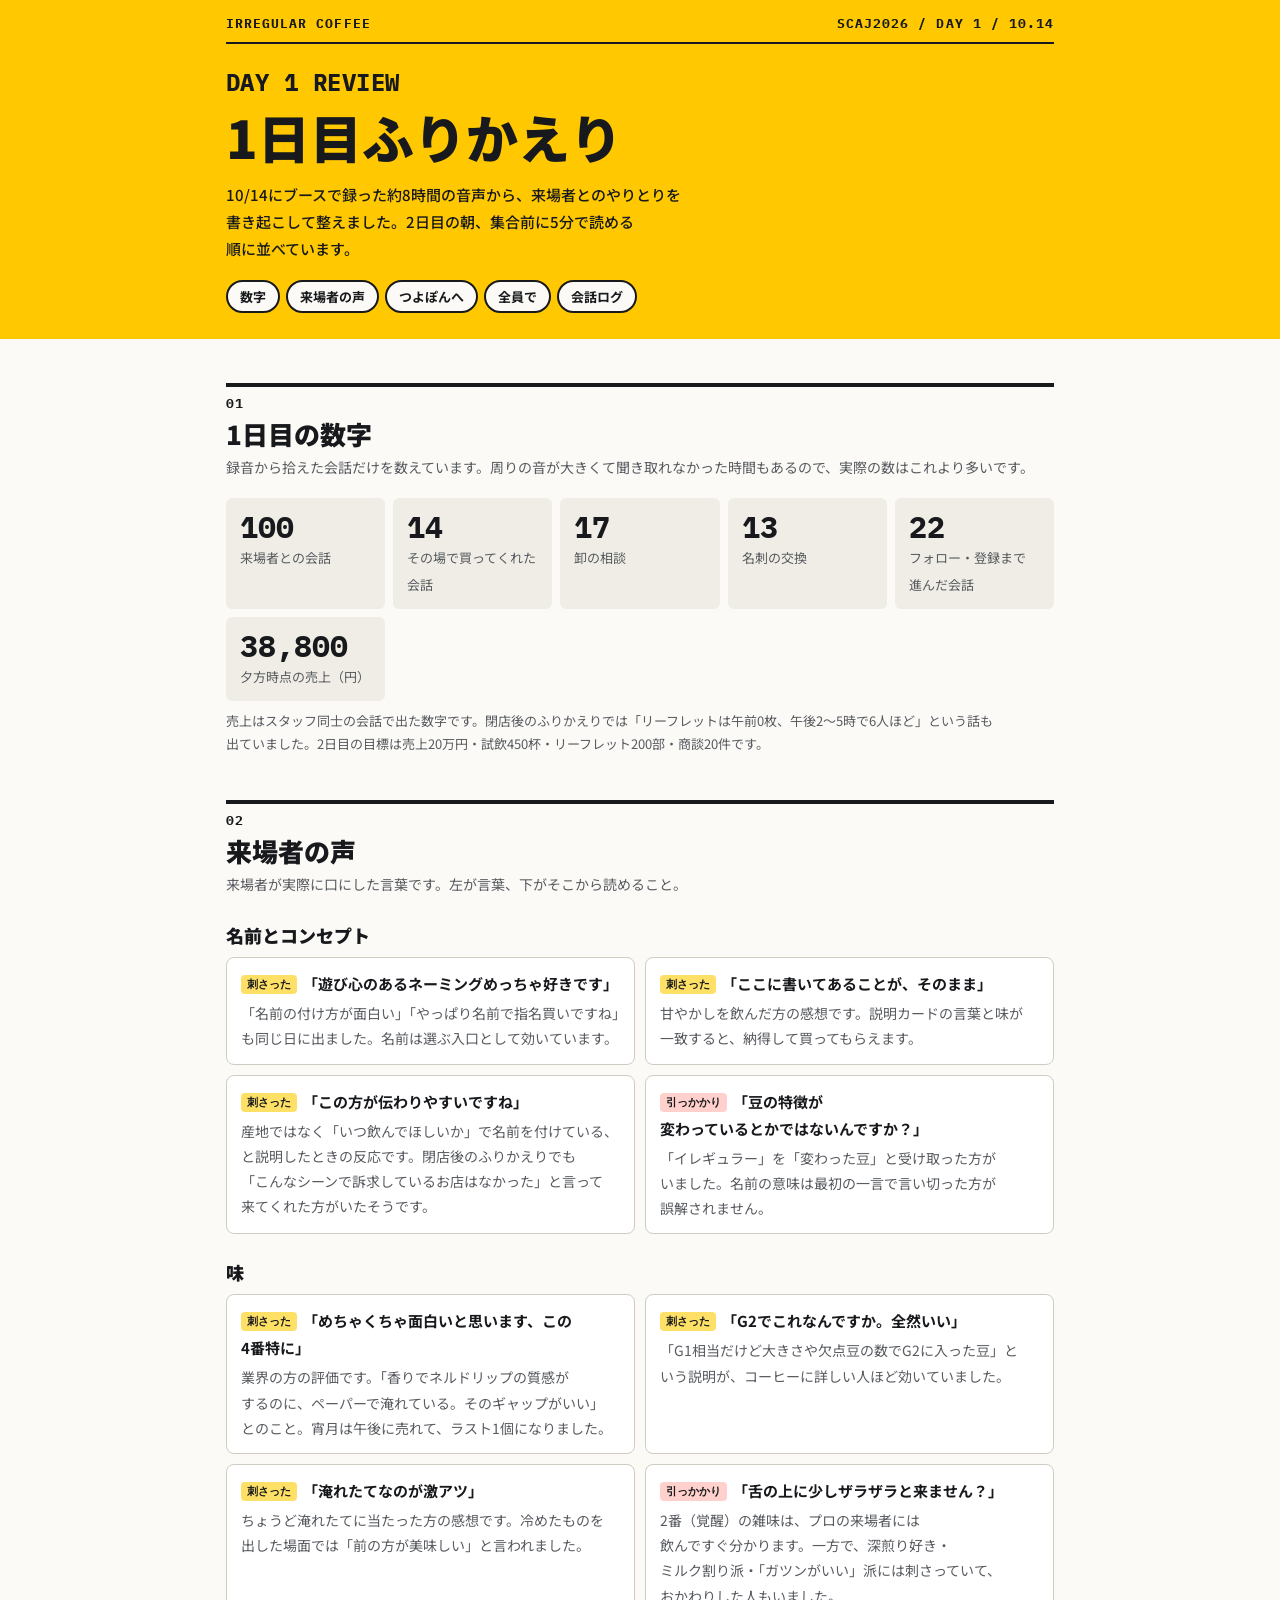
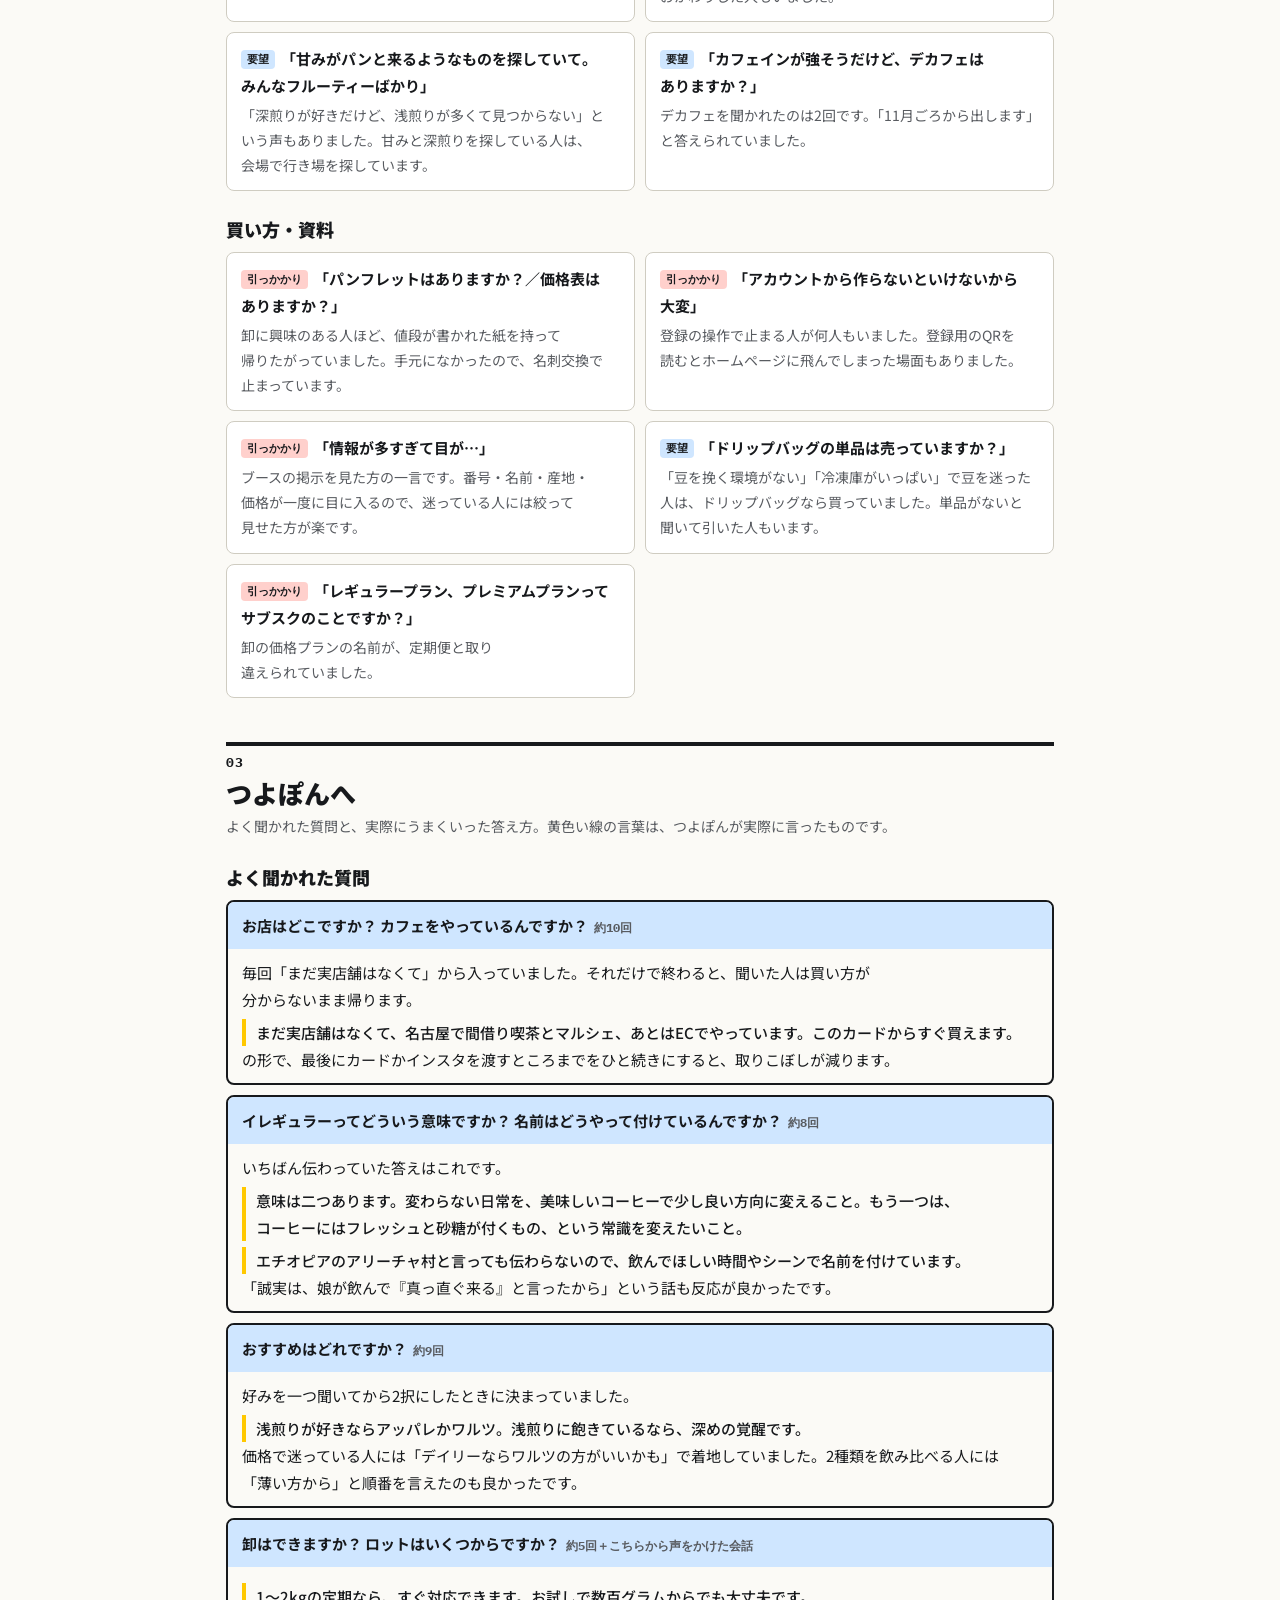
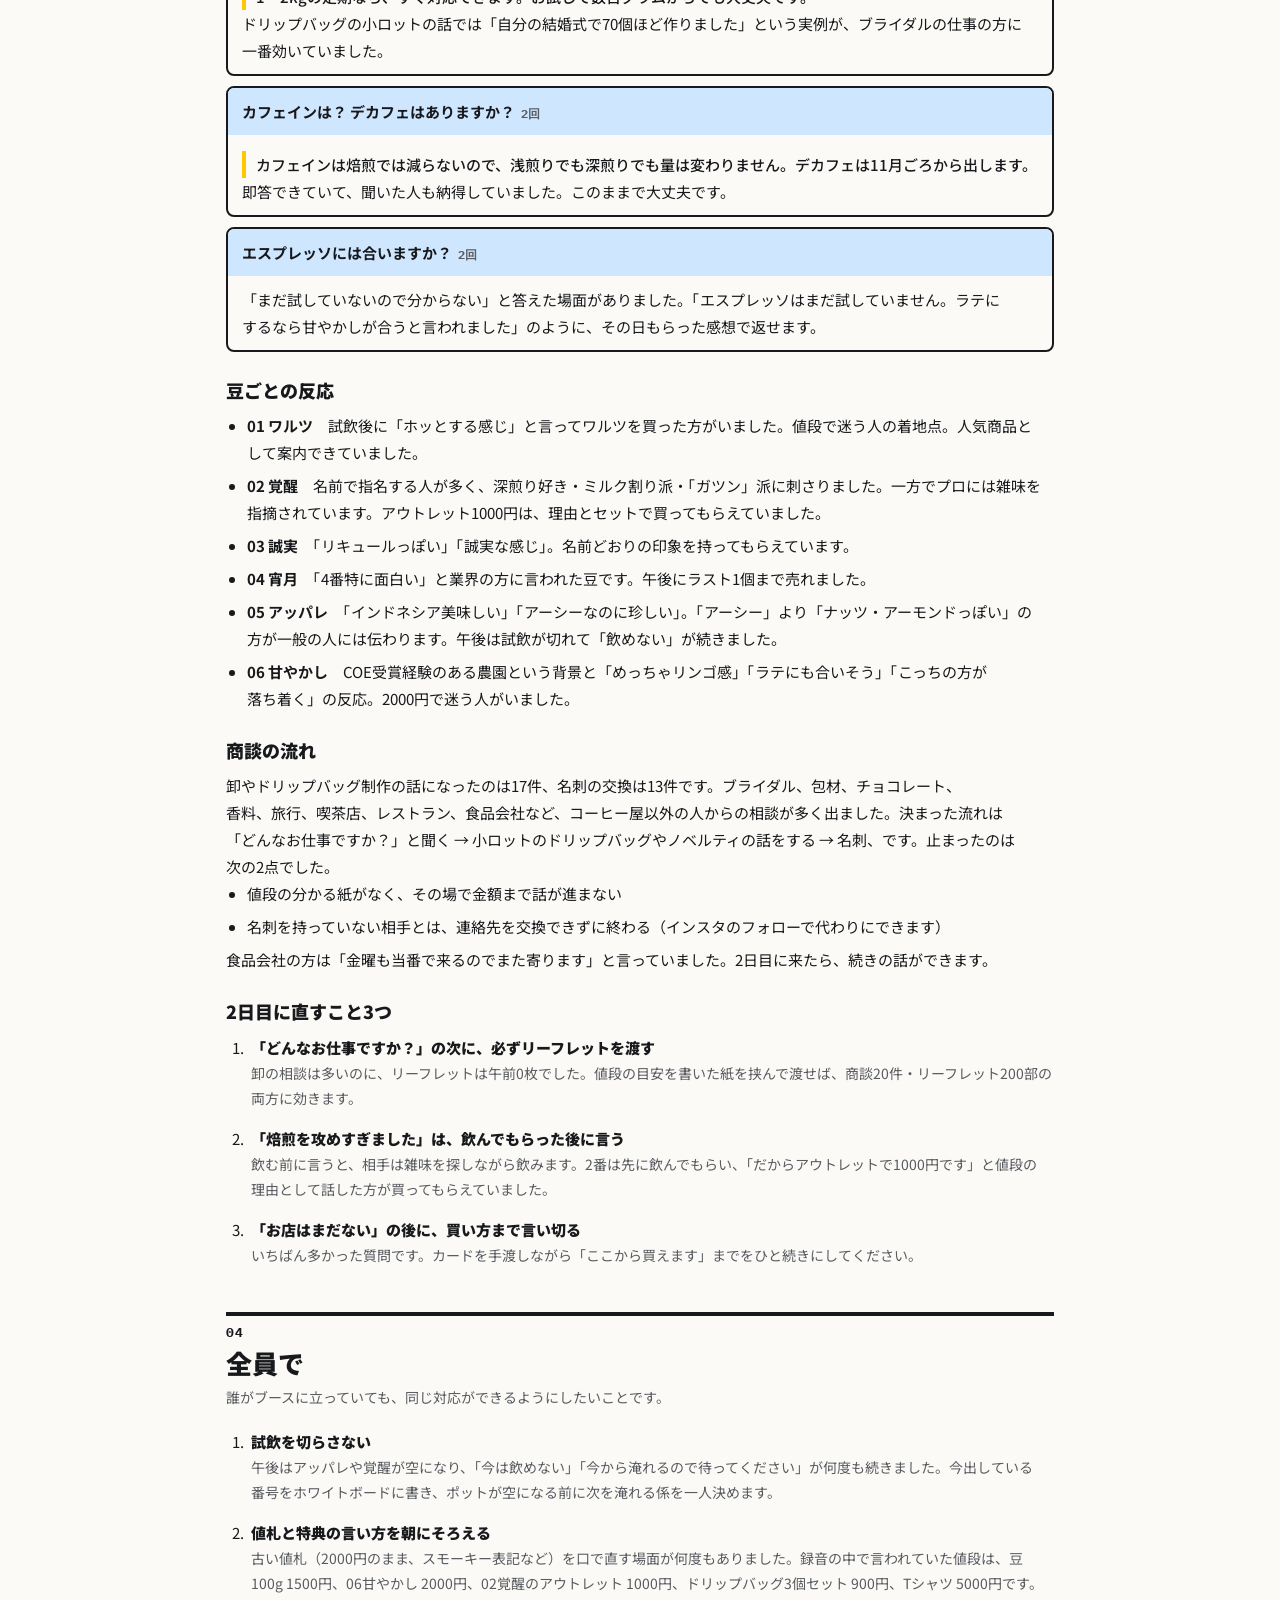
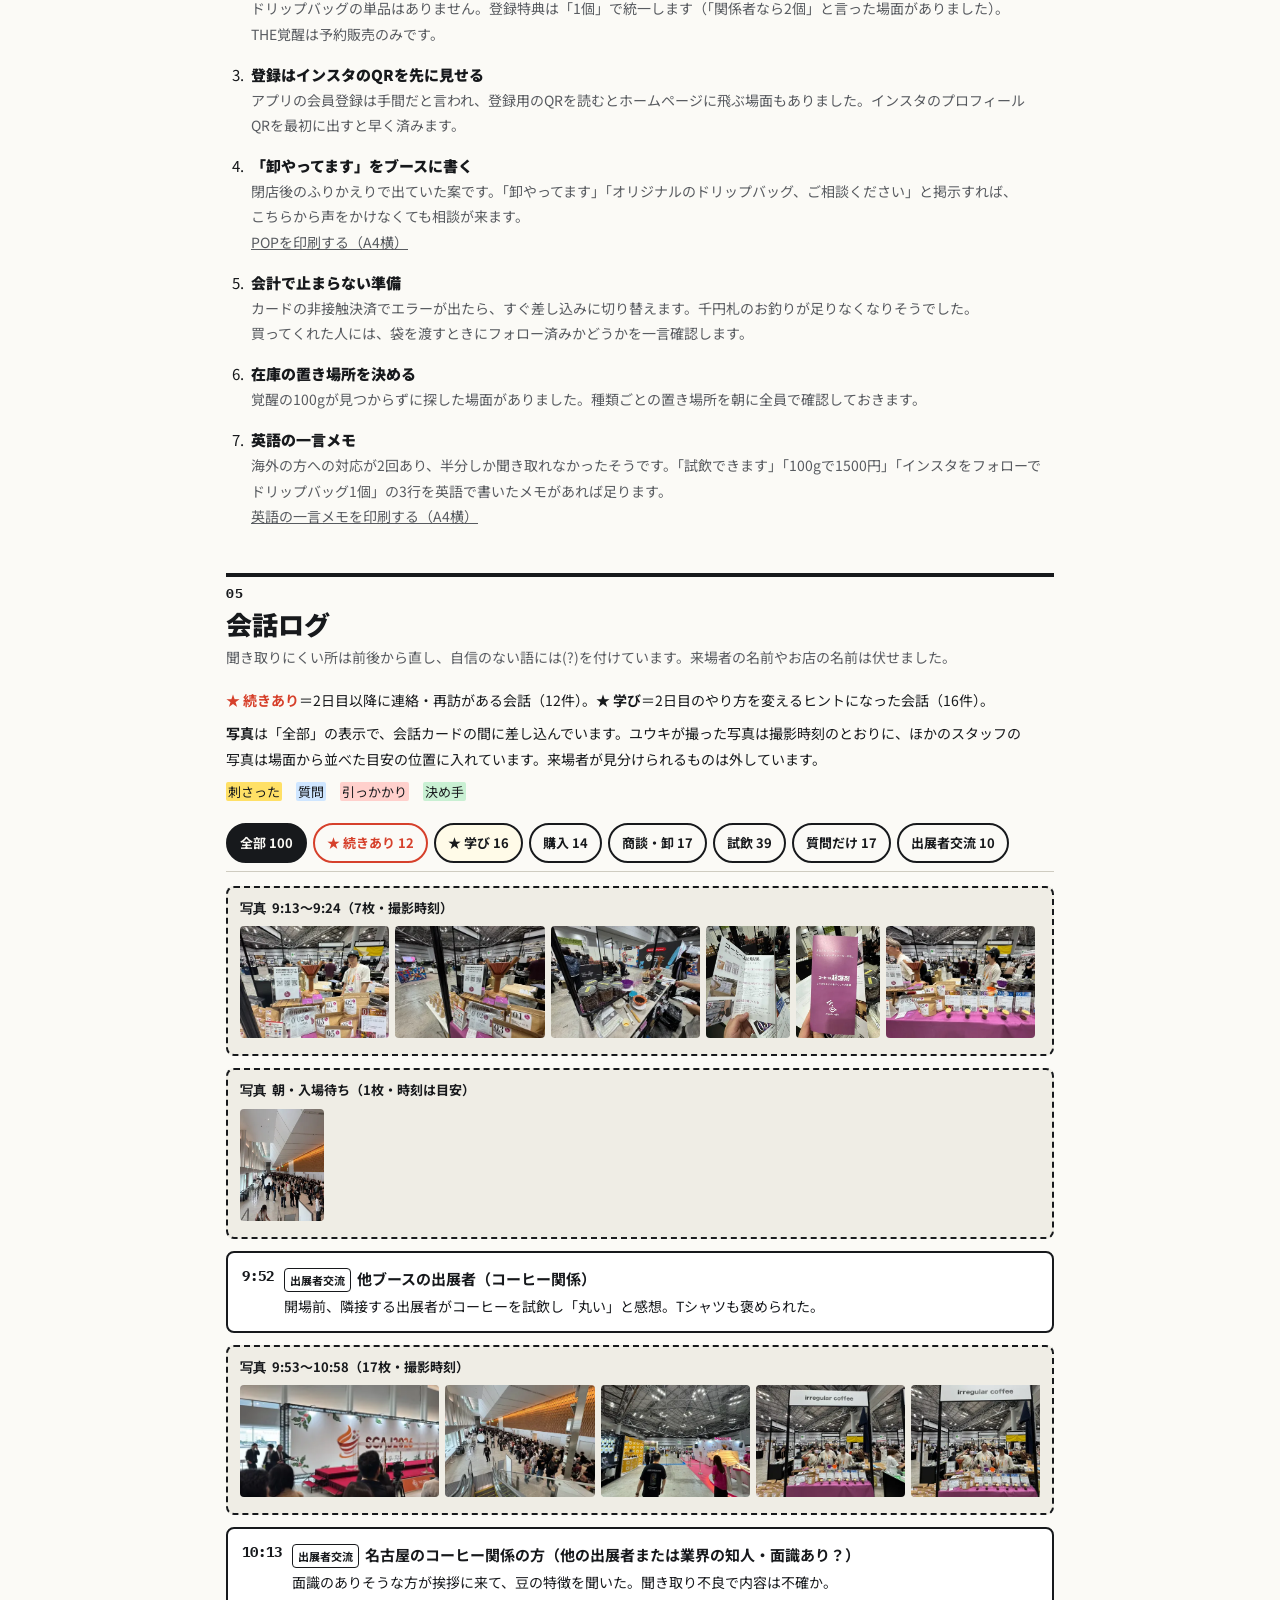
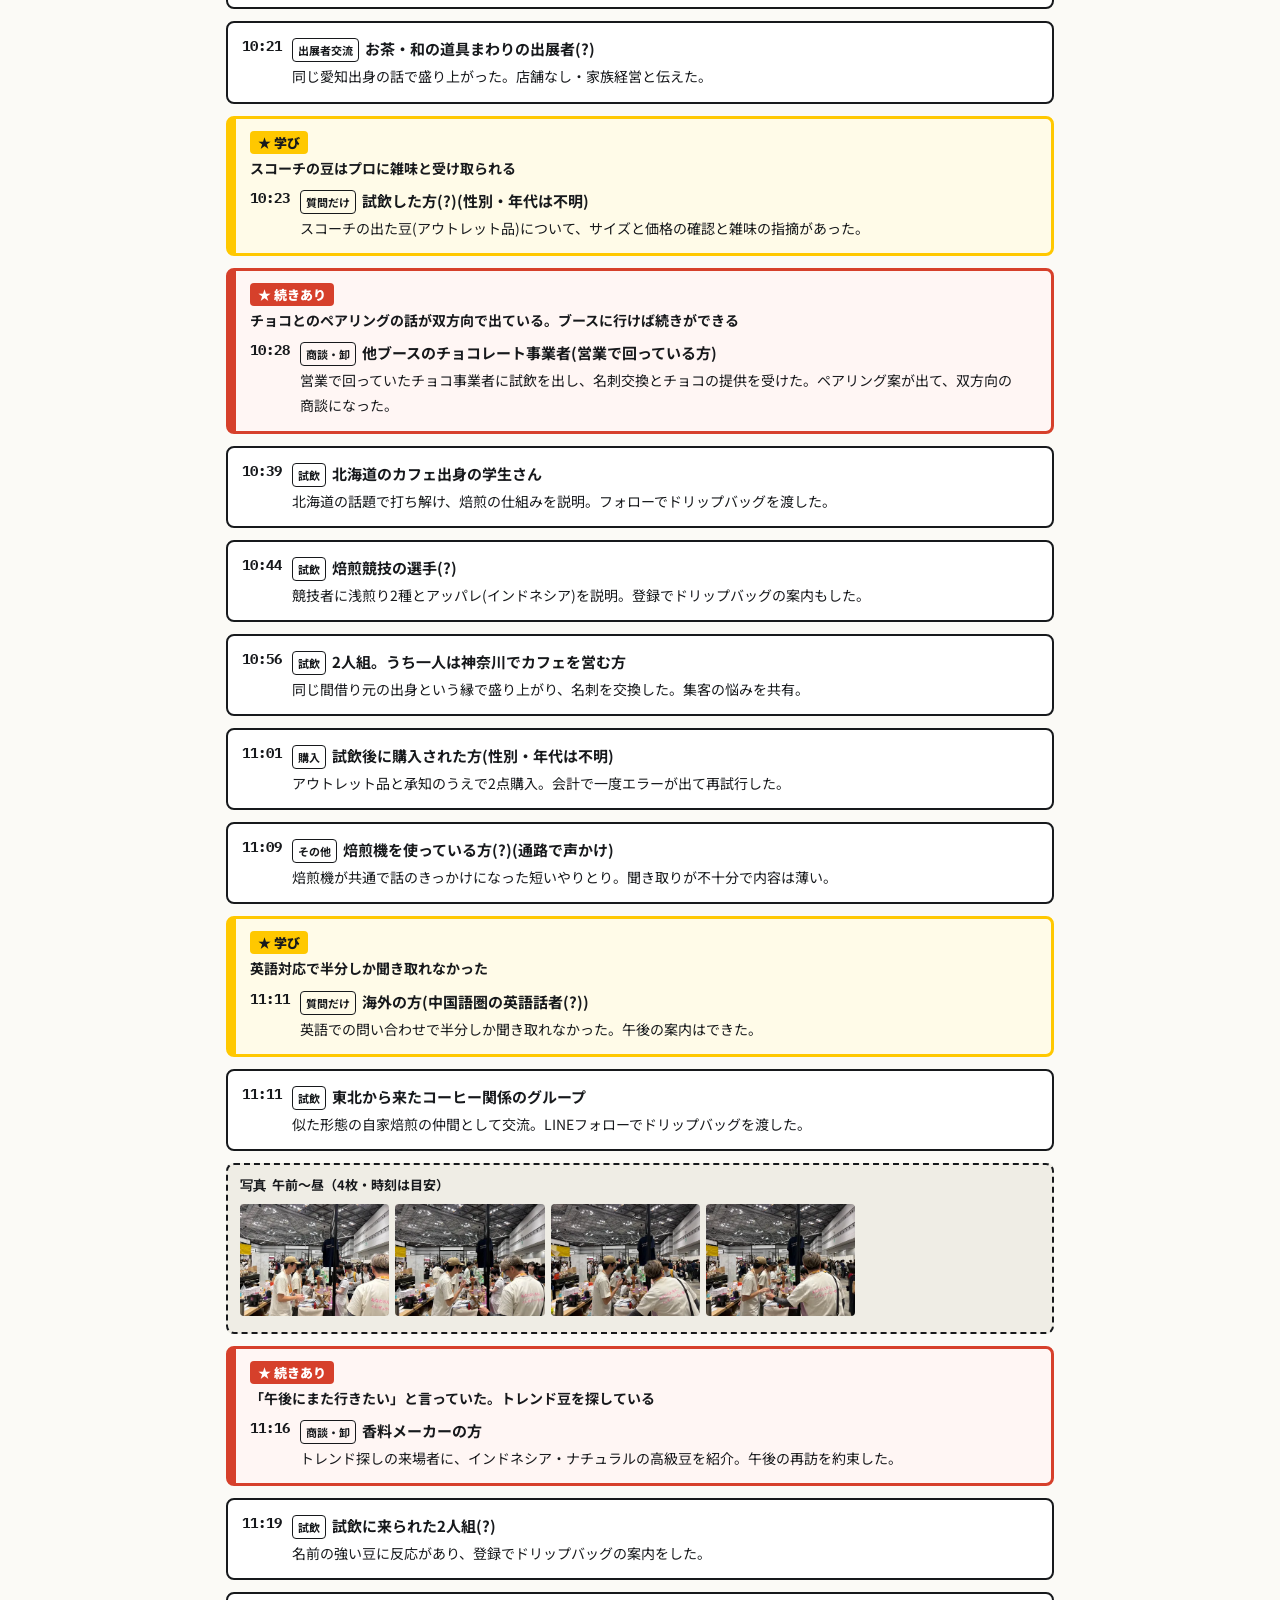
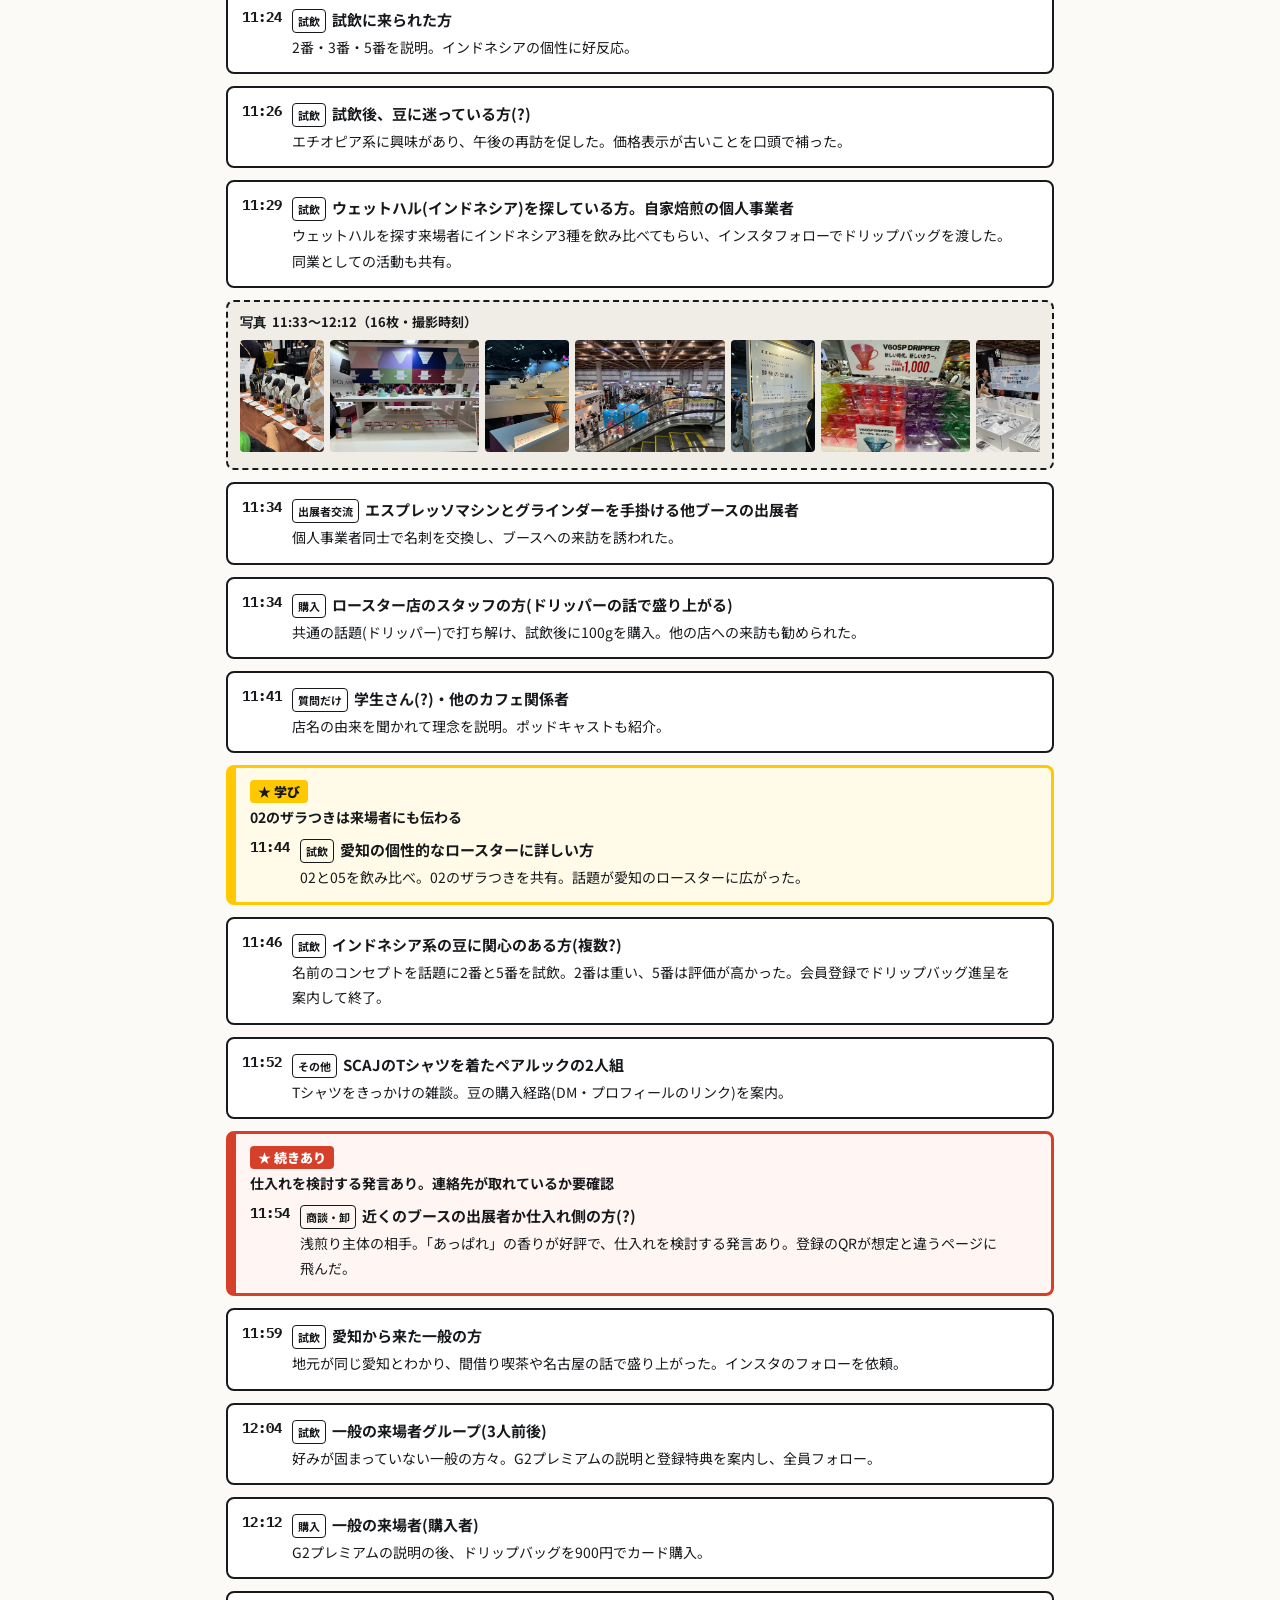
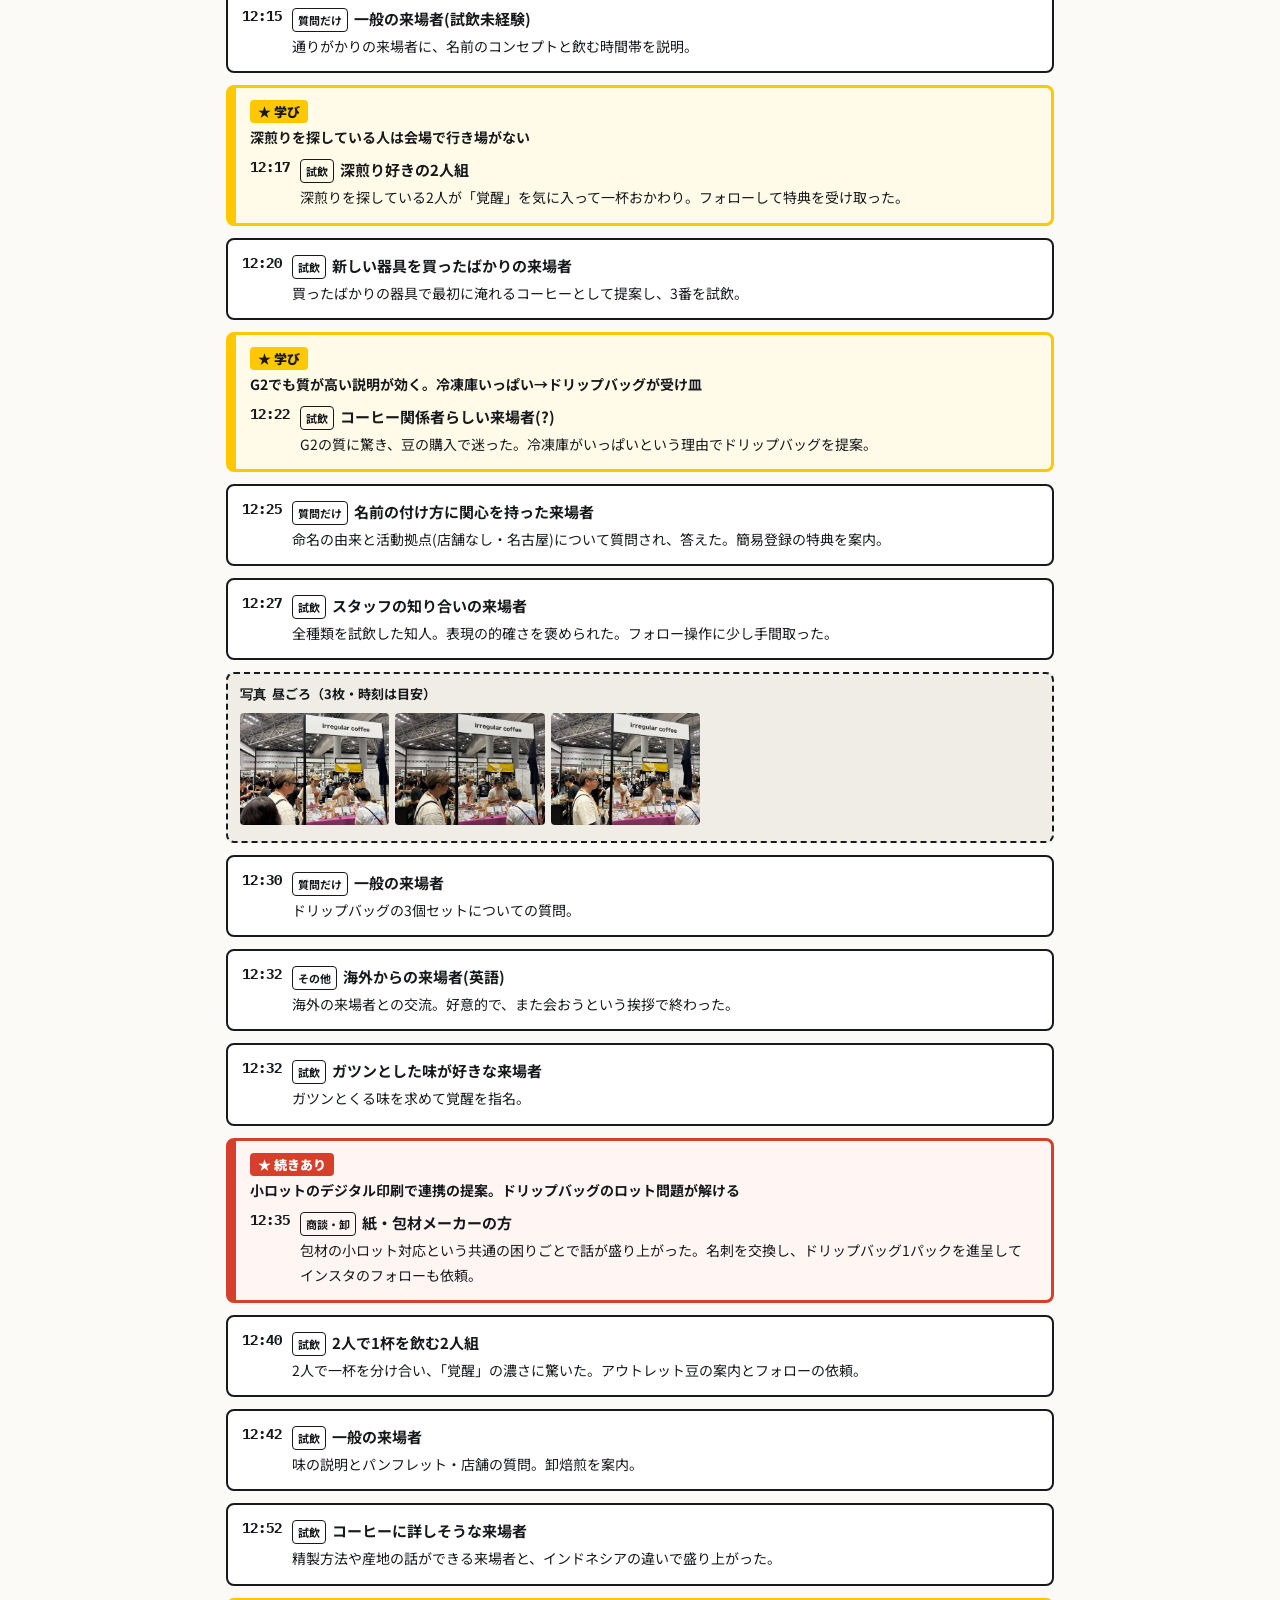
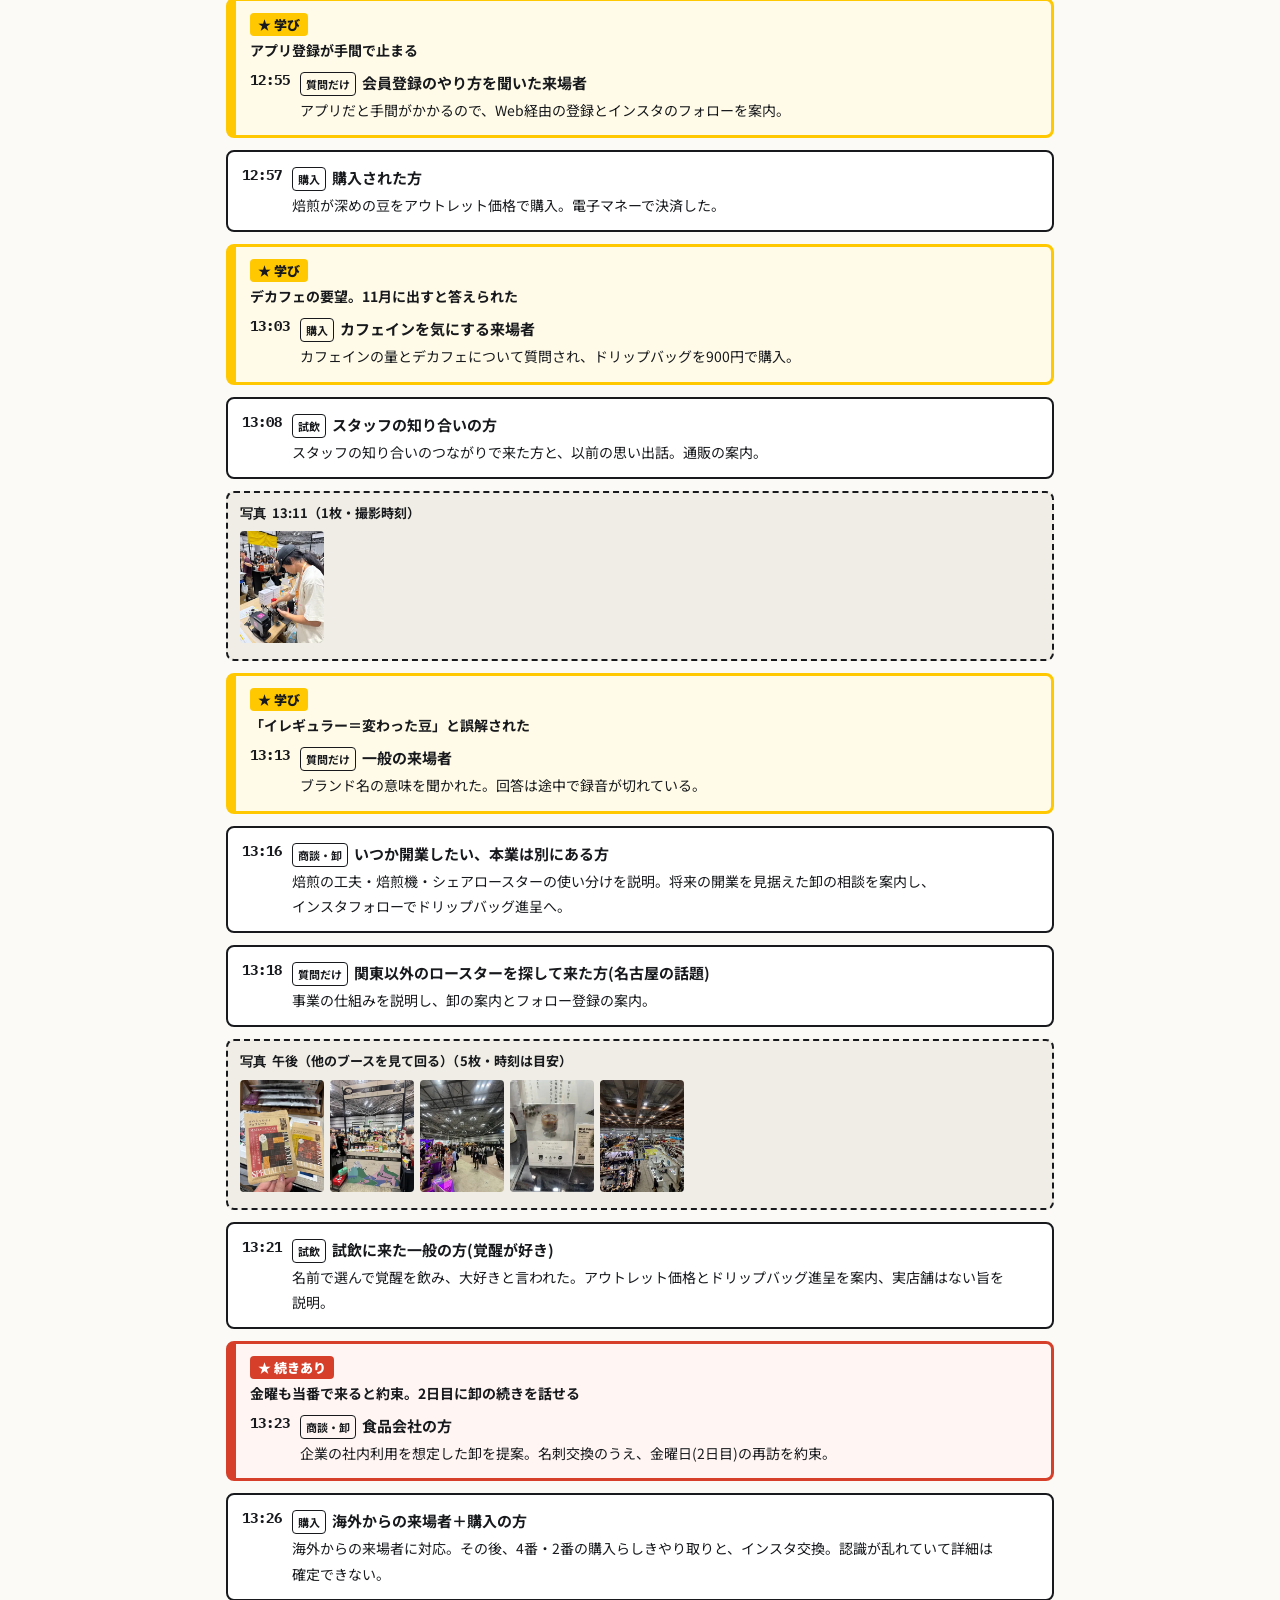
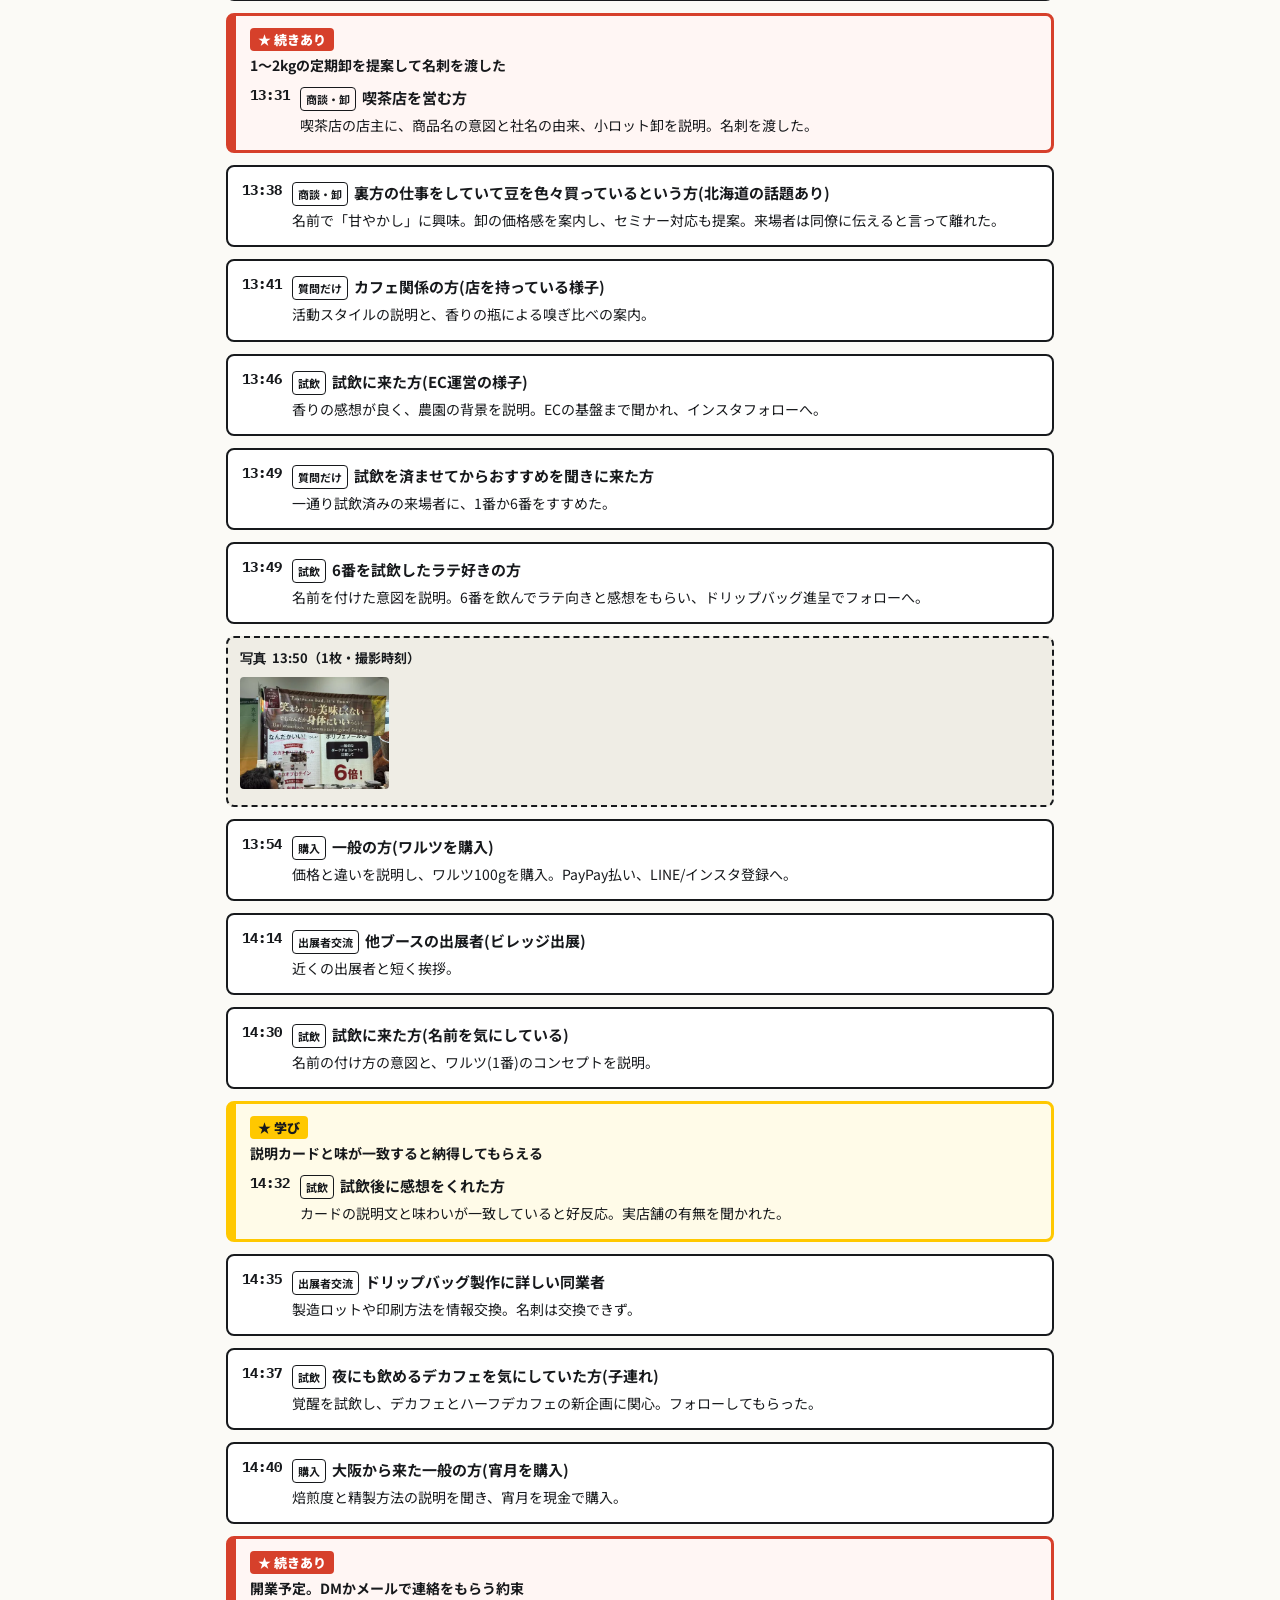
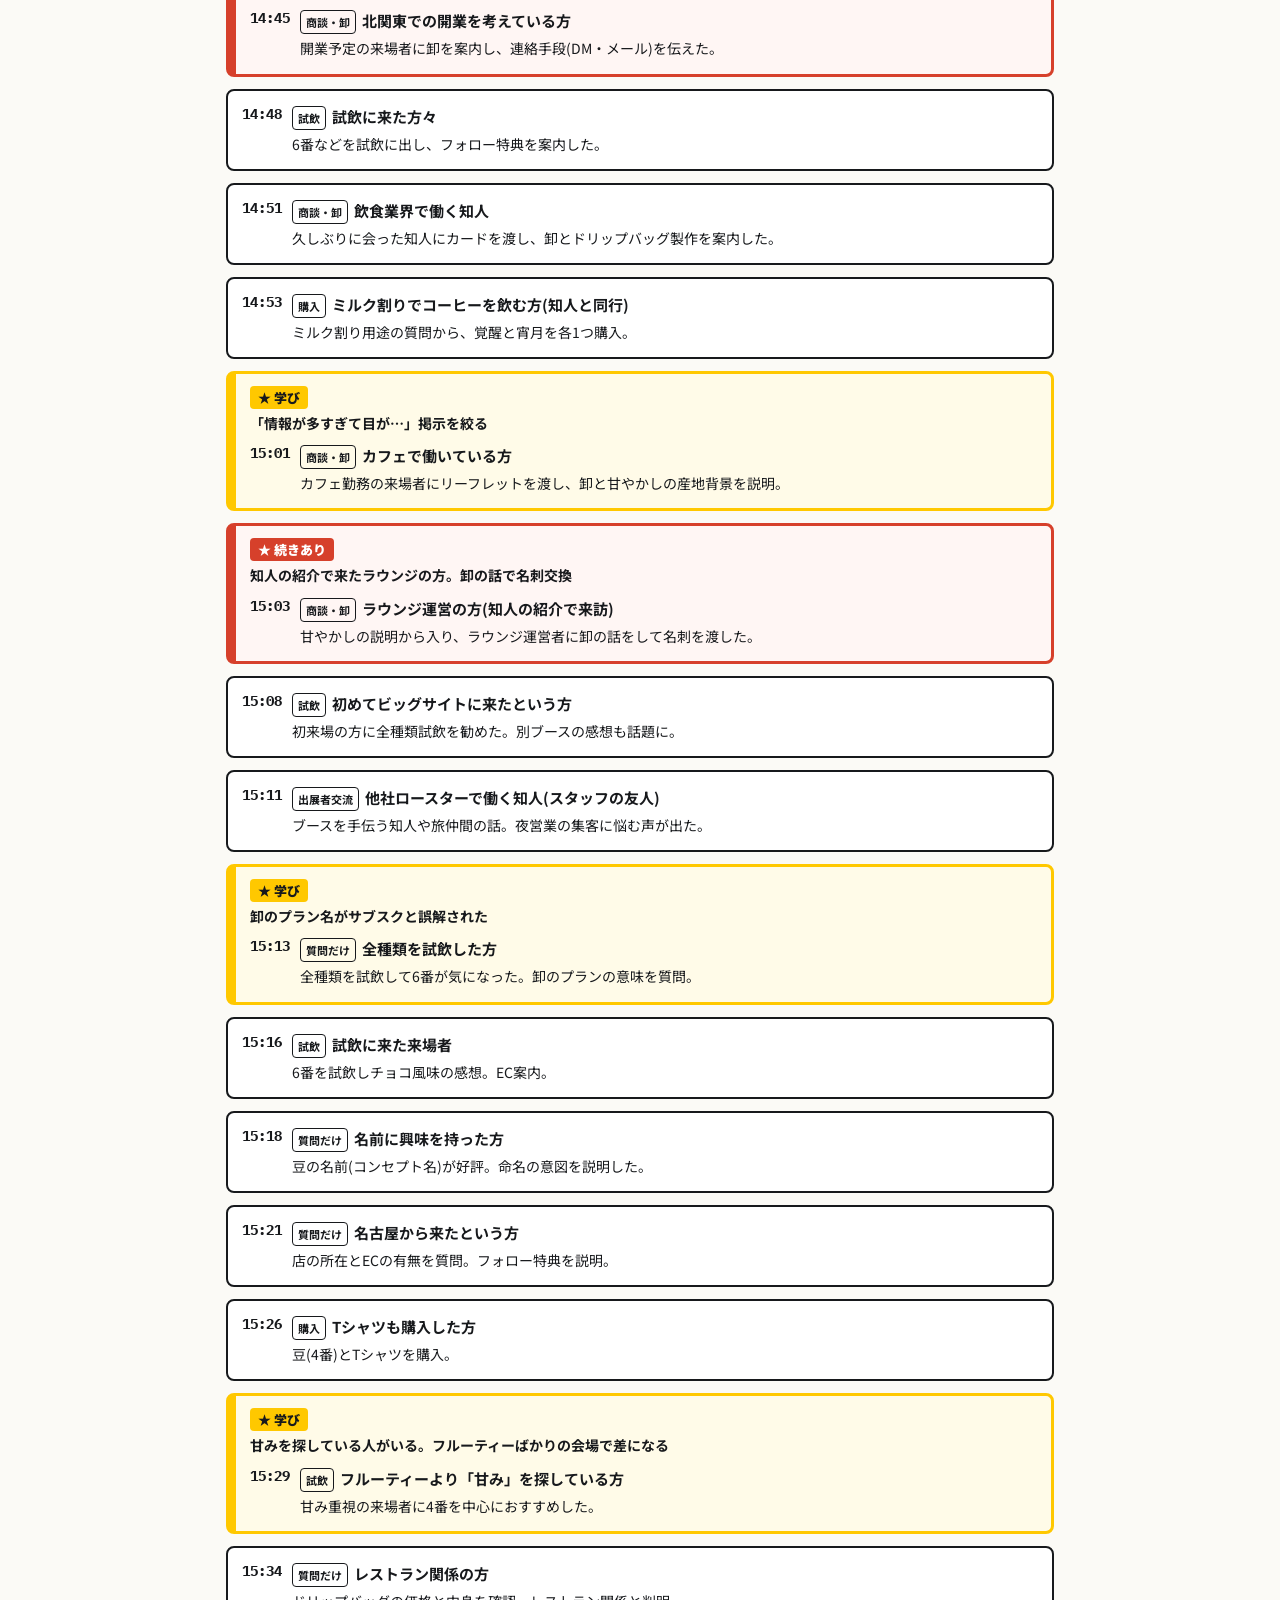
==== commit 2cb7da8f: "写真の時刻をImmichの撮影時刻に差し替え（ユウキ撮影分104枚中公開分を実時刻で配置・他スタッフ分は目安のまま） Co-Authored-By: Claude Sonnet 5.5 <norepl" ====
--- a/index.html
+++ b/index.html
@@ -234,7 +234,7 @@
 <section class="blk" id="log">
   <div class="sec-h"><div class="no">05</div><h2>会話ログ</h2><p>聞き取りにくい所は前後から直し、自信のない語には(?)を付けています。来場者の名前やお店の名前は伏せました。</p></div>
   <p style="font-size:14px;margin-bottom:8px"><b style="color:#d6402b">★ 続きあり</b>＝2日目以降に連絡・再訪がある会話（12件）。<b>★ 学び</b>＝2日目のやり方を変えるヒントになった会話（16件）。</p>
-  <p style="font-size:14px;margin-bottom:8px"><b>写真</b>は「全部」の表示で、会話カードの間に差し込んでいます。LINEのアルバムは撮影時刻が消えるため、写真の時刻は場面から並べた目安です。来場者が見分けられるものは外しています。</p>
+  <p style="font-size:14px;margin-bottom:8px"><b>写真</b>は「全部」の表示で、会話カードの間に差し込んでいます。ユウキが撮った写真は撮影時刻のとおりに、ほかのスタッフの写真は場面から並べた目安の位置に入れています。来場者が見分けられるものは外しています。</p>
   <div class="legend"><span><mark class="hit">刺さった</mark></span><span><mark class="q">質問</mark></span><span><mark class="snag">引っかかり</mark></span><span><mark class="win">決め手</mark></span></div>
   <div class="filters" role="group" aria-label="種類で絞る"></div>
   <div id="cards"></div>
@@ -243,7 +243,7 @@
 </main>
 <script>
 const CARDS=[{"t": "9:52", "min": 592, "who": "他ブースの出展者（コーヒー関係）", "kind": "出展者交流", "talk": [["来場者", "全然コーヒーと違う、美味しそう。(?)"], ["スタッフ", "朝飲みますか？"], ["来場者", "ぜひ。うちもフレイ(?)があるけど、やってることが多分違います。（飲んで）すっごい丸い感じがする。"], ["スタッフ", "ちょっともう冷めちゃってるんですけど。"], ["来場者", "Tシャツ可愛いですね。"], ["つよぽん", "ありがとうございます。これワルツ(?)の急速(?)っていう…"], ["", "（別のスタッフの声: お忙しいもんね／周りの人に飲んでもらうか）"]], "sum": "開場前、隣接する出展者がコーヒーを試飲し「丸い」と感想。Tシャツも褒められた。", "marks": {"hit": "「すっごい丸い感じが」（味の印象）、「Tシャツ可愛いですね」", "snag": "「冷めちゃってる」状態で出した（開場前の準備中）"}, "fb": "「丸い感じ」＝味のまろやかさへの好反応（自店との違いも感じている）。Tシャツは見た目の好印象。", "res": "試飲だけ", "n": 1}, {"t": "10:13", "min": 613, "who": "名古屋のコーヒー関係の方（他の出展者または業界の知人・面識あり？）", "kind": "出展者交流", "talk": [["来場者", "（豆の説明を受けて）これって何ですか？(?) …難しいですね。まだ名古屋で店舗がないので、いろいろ引き合いが来てしまいます(?)。イベントなどでいただきました。"], ["つよぽん", "（焙煎の特徴を説明。「少し南(?)が強い」「以前のロースターで落としてある」）"], ["来場者", "お久しぶりです。ご挨拶しようかなと思って。後でもうちょっと見に行きます。よろしくお願いします。"], ["スタッフ", "あ、お客様。お待たせしました。"]], "sum": "面識のありそうな方が挨拶に来て、豆の特徴を聞いた。聞き取り不良で内容は不確か。", "marks": {"q": "「これって何？」（豆の種類・特徴）", "snag": "「難しいですね」（店舗がなく扱いづらい様子、断りではなく状況説明）"}, "fb": "", "res": "不明", "n": 2}, {"t": "10:21", "min": 621, "who": "お茶・和の道具まわりの出展者(?)", "kind": "出展者交流", "talk": [["来場者", "名古屋のお店ですか？"], ["つよぽん", "名古屋です。ただ店舗はまだなくて、今は自宅の住所で、家族でやっています。"], ["来場者", "愛知はお茶が盛んで農家さんも多いですよね。(茶臼の話から)瀬戸焼で作ってもらった石臼ですか。"], ["つよぽん", "ディスプレイ用にメルカリで買いました。使ったことはないです。"]], "sum": "同じ愛知出身の話で盛り上がった。店舗なし・家族経営と伝えた。", "marks": {"hit": "「瀬戸焼で、それすごい良いですね」「めっちゃ独特ですよね」(ディスプレイの石臼・器への反応)", "q": "名古屋のお店か／ここにお茶を入れて回すのか(石臼の使い方)"}, "fb": "", "res": "不明", "n": 3}, {"t": "10:23", "min": 623, "who": "試飲した方(?)(性別・年代は不明)", "kind": "質問だけ", "talk": [["来場者", "200gはありますか？"], ["つよぽん", "2000円であります。(「スモーキー」と書いてあるのは全部アウトレット品。)"], ["スタッフ", "値札を変えなきゃですね。"], ["来場者", "舌の上に雑味が残る感じはあります。"], ["スタッフ", "コーヒー屋さんは失敗したと思う味なんですよね。"]], "sum": "スコーチの出た豆(アウトレット品)について、サイズと価格の確認と雑味の指摘があった。", "marks": {"hit": "「後味がすごい」「焦げ感がある」(個性として受け止めた発言)", "q": "200gはあるか", "snag": "「舌の上に雑味が残る」「舌の上がザラザラする」"}, "fb": "「焦げ感」「ザラザラ」→スコーチの出た豆はプロには雑味と取られる。値札が古いままだった。", "res": "不明", "n": 4, "imp": ["learn", "スコーチの豆はプロに雑味と受け取られる"]}, {"t": "10:28", "min": 628, "who": "他ブースのチョコレート事業者(営業で回っている方)", "kind": "商談・卸", "talk": [["つよぽん", "うちもチョコの店が出ているんです。名古屋から来ています。まだ店舗はなく、オンライン販売と間借り喫茶、卸もやっています。"], ["つよぽん", "会員登録やショップカードもありますが、何か飲んでいかれますか。今あるのは誠実、アッパレ、覚醒です。"], ["来場者", "(飲んで)チョコレートに合いそうです。奥に優しい感じがあって、とても美味しいです。"], ["つよぽん", "基本はシングルオリジンで、ブレンドの設計やオリジナルのドリップバッグ、卸焙煎のご要望も受けます。(甘みのある豆の焙煎度を変えたブレンドを紹介。)登録していただければドリップバッグを差し上げます。"], ["来場者", "弊社もチョコの共同事業をやっています。よかったらチョコをどうぞ。"], ["つよぽん", "間借り喫茶ではコーヒーしか出していないので、ペアリングに出せるものを検討したいです。"], ["", "(名刺を交換。来場者はブース番号を伝えて去る。)"]], "sum": "営業で回っていたチョコ事業者に試飲を出し、名刺交換とチョコの提供を受けた。ペアリング案が出て、双方向の商談になった。", "marks": {"hit": "「チョコレートに合いそう」「奥に優しい感じがある」／シングルオリジンの説明／ブレンド設計・ドリップバッグ・卸焙煎ができること", "q": "(来場者側からの質問は目立たず)", "win": "「オリジナルドリップバッグ製作と卸焙煎」の案内、登録でドリップバッグプレゼント → 名刺交換"}, "fb": "「ペアリングで出せるものがあれば」(つよぽん側の発言)。「コーヒーがチョコになった」と面白がられた。", "res": "名刺交換(チョコを受け取った)", "n": 5, "imp": ["follow", "チョコとのペアリングの話が双方向で出ている。ブースに行けば続きができる"]}, {"t": "10:39", "min": 639, "who": "北海道のカフェ出身の学生さん", "kind": "試飲", "talk": [["つよぽん", "今は午前向きで、誠実と覚醒とアッパレをお出ししています。香りの瓶もあるので、かぎ比べもどうぞ。"], ["来場者", "豆はシングルですか。"], ["つよぽん", "基本はシングルです。"], ["来場者", "父親がカフェをやっていて、北海道です。(旅行の話で盛り上がる。)"], ["来場者", "全部自家焙煎ですか。"], ["つよぽん", "シェアロースターに通って焙煎しています。深煎りは一つの焙煎機、浅煎りは別の焙煎機で。"], ["つよぽん", "よかったらフォローを。ドリップバッグのお土産をどうぞ。ショップカードも。"]], "sum": "北海道の話題で打ち解け、焙煎の仕組みを説明。フォローでドリップバッグを渡した。", "marks": {"hit": "シェアロースターを使った焙煎の説明／香りの瓶でかぎ比べ", "q": "豆はシングルか／普段カフェをやっているか／全部自家焙煎か", "win": "北海道の共通の話題／ドリップバッグのお土産"}, "fb": "", "res": "試飲だけ(フォロー・ドリップバッグ配布は言及あり。実際の登録は不明)", "n": 6}, {"t": "10:44", "min": 644, "who": "焙煎競技の選手(?)", "kind": "試飲", "talk": [["来場者", "コーヒーに興味があります。競技をやっています。"], ["つよぽん", "何の競技ですか。"], ["来場者", "ローストマスターで、チーム戦です。"], ["つよぽん", "すごい。いつか僕も加わりたいです。今は午前向きで、覚醒と誠実とアッパレをお出ししています。"], ["来場者", "おすすめは？"], ["つよぽん", "浅煎りならこの2つです。これは深いのでスコーチが出ているので、アウトレット価格にしています。スコーチの練習にはなるかもしれません。"], ["つよぽん", "アッパレはインドネシアのジャバ島の豆で、少しアーモンドやナッツのような香りと、少し酸味があります。アーシー感があるのに後味に雑味は少ないです。"], ["つよぽん", "フォローかLINE登録でドリップバッグをプレゼントしています。焙煎違いのブレンド(焙煎違い)です。"], ["つよぽん", "競技頑張ってください。応援します。"]], "sum": "競技者に浅煎り2種とアッパレ(インドネシア)を説明。登録でドリップバッグの案内もした。", "marks": {"hit": "「アーシー感がありながら珍しいですね」「インドネシアは独特感、力強いパワー」(来場者側の反応)", "q": "おすすめはどれか", "snag": "深煎りのスコーチ(自分から先に出して説明)"}, "fb": "「アーシー感がありながら珍しいですね」→インドネシア豆の個性は面白がられる。", "res": "試飲だけ(?)", "n": 7}, {"t": "10:56", "min": 656, "who": "2人組。うち一人は神奈川でカフェを営む方", "kind": "試飲", "talk": [["つよぽん", "試飲いかがですか。名古屋から来ています。今は午前向きで、02、03、05を出しています。"], ["つよぽん", "02は少しスコーチが出ていて雑味もあります。アウトレット品なので安く販売しています。05がアッパレです。"], ["来場者", "実は、名古屋の間借り元のお店の間借り1期生で、今は神奈川で店をやっています。"], ["つよぽん", "僕もそこで間借りをしています。木曜日の夜に毎週入れ替わりで。"], ["来場者", "夜営業のカフェを神奈川でやっていて、どうやったらお客さんが来てくれるのか日々考えています。夜向けのコーヒーを出したり、ジャズをかけたり。"], ["つよぽん", "名刺をいただいてもいいですか。(名刺交換。)"]], "sum": "同じ間借り元の出身という縁で盛り上がり、名刺を交換した。集客の悩みを共有。", "marks": {"hit": "「どうやったらお客さんが来てくれるのか」という共通の悩み／間借りの縁", "q": "間借り元のオーナーとは今も会うか／お店は持っているか", "snag": "02のスコーチ(自分から先に説明)", "win": "共通の縁(間借り元)→名刺交換"}, "fb": "「知名度がなくて、集客に苦労している」(来場者の悩み。つよぽんも同じ)", "res": "名刺交換", "n": 8}, {"t": "11:01", "min": 661, "who": "試飲後に購入された方(性別・年代は不明)", "kind": "購入", "talk": [["つよぽん", "こちらは1番と2番です。今日は飲まれましたか。少し焙煎を攻めすぎて雑味が出てしまって、アウトレット品なんですが、それでも大丈夫ですか。"], ["つよぽん", "オンラインなら雑味をクリアにしたものも販売しているので、今日のところはこちらで、またご検討ください。"], ["来場者", "じゃあ1番と2番、1個ずつで。"], ["スタッフ", "(会計)2500円です。…カードが「取り扱いできません」と出た。もう一度やってみます。"], ["来場者", "領収書は必要です。"], ["スタッフ", "印字が乱れましたが、ここに書いてあります。"]], "sum": "アウトレット品と承知のうえで2点購入。会計で一度エラーが出て再試行した。", "marks": {"hit": "「飲んで美味しかったって感じで買ってくれている」(スタッフの所感)", "q": "領収書は出せるか", "snag": "決済が一度「取り扱いできません」になった／領収書の印字が乱れた", "win": "試飲して美味しかった／アウトレット価格"}, "fb": "なし(購入後、フォロー・会員になったか誰も確認できていなかった)", "res": "買った(1番と2番を1個ずつ、2500円)", "n": 9}, {"t": "11:09", "min": 669, "who": "焙煎機を使っている方(?)(通路で声かけ)", "kind": "その他", "talk": [["つよぽん", "ロースター使ってますか。"], ["来場者", "使っています。プロバットです。"], ["つよぽん", "僕もプロバットです。(お互い名乗る。出身が名古屋という話。)"]], "sum": "焙煎機が共通で話のきっかけになった短いやりとり。聞き取りが不十分で内容は薄い。", "marks": {"hit": "プロバットを使っているという共通点", "q": "ロースターを使っているか"}, "fb": "", "res": "不明", "n": 10}, {"t": "11:11", "min": 671, "who": "海外の方(中国語圏の英語話者(?))", "kind": "質問だけ", "talk": [["来場者", "(英語で)…ここで試してみたい。…30日間(?)"], ["スタッフ", "英語が半分しか分からなかった。"], ["つよぽん", "今は午前向きなので、午前のおすすめを出しています。午後はワルツの休息という人気商品が出ます。"]], "sum": "英語での問い合わせで半分しか聞き取れなかった。午後の案内はできた。", "marks": {"q": "内容は不明(英語・聞き取り不可)", "snag": "英語が半分しか分からなかった"}, "fb": "", "res": "不明", "n": 11, "imp": ["learn", "英語対応で半分しか聞き取れなかった"]}, {"t": "11:11", "min": 671, "who": "東北から来たコーヒー関係のグループ", "kind": "試飲", "talk": [["つよぽん", "今は午前中なので、午前向きのお好きなものを出しています。午後はワルツの休息が結構人気です。"], ["来場者", "福島でみんなでやっています。自家焙煎です。"], ["つよぽん", "うちも似たような形です。シェアロースターに通って自家焙煎しています。豆は国内の生豆業者さんにお願いしています。"], ["つよぽん", "今フォローしていただければ、ドリップバッグを一つプレゼントしています。インスタでも公式LINEでも会員登録でも大丈夫です。"], ["来場者", "(LINEでフォロー。)"], ["つよぽん", "午後もラインナップが変わるので、面白かったらぜひ。"]], "sum": "似た形態の自家焙煎の仲間として交流。LINEフォローでドリップバッグを渡した。", "marks": {"hit": "「うちも似たようなものです」(同業の共感)／午後にラインナップが変わるという案内", "q": "どこでやっているか／自家焙煎か", "win": "ドリップバッグプレゼント → LINEフォロー"}, "fb": "", "res": "LINEフォロー(ドリップバッグ配布)", "n": 12}, {"t": "11:16", "min": 676, "who": "香料メーカーの方", "kind": "商談・卸", "talk": [["来場者", "大手の食品会社向けに香料の仕事をしています。何かお手伝いできることはありますか。"], ["つよぽん", "シェアロースターで自家焙煎をして、小規模の卸やドリップバッグ制作をやっています。モビリティ関連などでコーヒーのドリップバッグが必要なら、お見積もりもご相談も。"], ["来場者", "流行りそうな豆やトレンドを追いかけています。去年からゲイシャが増えて、次の現象を探しています。"], ["つよぽん", "うちはデイリーユースが多いですが、プレミアムプランで高めの豆も扱っています。(インドネシアの受賞歴のある生産者の豆を紹介。)"], ["来場者", "インドネシアなのにアフリカンベッドで乾燥させるんですか。"], ["つよぽん", "ナチュラルなので、スマトラ式ではないんです。豆が大きめで膨らんでいて綺麗です。"], ["つよぽん", "午後に出します。"], ["来場者", "また行きたいと思います。"]], "sum": "トレンド探しの来場者に、インドネシア・ナチュラルの高級豆を紹介。午後の再訪を約束した。", "marks": {"hit": "「インドネシアなのにアフリカンベッドで乾燥させるんですか」「膨らんでるのすごい」「立派ですね」", "q": "何かお手伝いできるか／アフリカンベッド乾燥か", "win": "午後に出すと伝えたこと(再訪の約束)"}, "fb": "「ゲイシャの次を探している」→トレンド豆を求める層がいる。", "res": "不明(午後に再訪の可能性)", "n": 13, "imp": ["follow", "「午後にまた行きたい」と言っていた。トレンド豆を探している"]}, {"t": "11:19", "min": 679, "who": "試飲に来られた2人組(?)", "kind": "試飲", "talk": [["つよぽん", "朝の目覚めにぴったりのこれは、名前が強くて指名買いされる方が結構多いです。"], ["来場者", "淹れ方はドリップでお願いします。"], ["つよぽん", "フォローか登録で、ドリップバッグを一つずつプレゼントしています。"], ["つよぽん", "今回は焙煎を攻めすぎていますが、ちょうどいいかなという。"]], "sum": "名前の強い豆に反応があり、登録でドリップバッグの案内をした。", "marks": {"hit": "名前が強い豆(覚醒)／朝の目覚めにぴったり", "q": "(なし)", "snag": "焙煎を攻めすぎている点", "win": "ドリップバッグを一つずつプレゼント"}, "fb": "", "res": "不明", "n": 14}, {"t": "11:24", "min": 684, "who": "試飲に来られた方", "kind": "試飲", "talk": [["つよぽん", "試飲いかがですか。2番と3番と5番があります。スッキリが2番、アサイリが3番と5番です。"], ["来場者", "朝からですか？"], ["つよぽん", "朝からやっています。"], ["つよぽん", "5番は少しアーシー感が出ていて、インドネシアの独特な感じがあって面白いと思います。(もう一つもインドネシアのマンデリン。ちょっと深めです。)"], ["来場者", "美味しいですね。"]], "sum": "2番・3番・5番を説明。インドネシアの個性に好反応。", "marks": {"hit": "「美味しいですね」／インドネシアの独特な感じ・アーシー感の説明", "q": "朝からやっているか"}, "fb": "", "res": "試飲だけ", "n": 15}, {"t": "11:26", "min": 686, "who": "試飲後、豆に迷っている方(?)", "kind": "試飲", "talk": [["来場者", "気になるのはエチオピア感がすごくあるコーヒーですね。"], ["つよぽん", "エチオピアはベリー系に寄りがちですが、こっちは優しさがあって、こっちはバランスです。午後にこちらを出すので、また回ってきてください。"], ["つよぽん", "ショップカードをどうぞ。登録で、焙煎度を変えた焙煎違いのブレンドのドリップバッグを一つプレゼントしています。"], ["つよぽん", "(価格表示が古いので)今は1500円です。デイリーを目指していますが、最近原料価格が上がってしまって。それでも他店よりは抑えめにしています。"]], "sum": "エチオピア系に興味があり、午後の再訪を促した。価格表示が古いことを口頭で補った。", "marks": {"hit": "エチオピア感のある豆／優しさとバランスという2つの違いの説明", "q": "(価格について)", "snag": "価格表示が古く、正式価格と違っていた"}, "fb": "「価格が変わっちゃっている」→値札の更新が必要。", "res": "不明", "n": 16}, {"t": "11:29", "min": 689, "who": "ウェットハル(インドネシア)を探している方。自家焙煎の個人事業者", "kind": "試飲", "talk": [["つよぽん", "どんなコーヒーを探していますか。"], ["来場者", "ウェットハルの浅煎りです。"], ["つよぽん", "ウェットハルの浅煎りはこちらで出しています。"], ["来場者", "ウェットハルが好きなんです。"], ["つよぽん", "結局深く寄せたほうがみんな飲んでくれるんですが、これは浅煎りのほうがいいかなと。こっちはスマトラ島、こっちはジャバ島、こっちは単一農家です。"], ["つよぽん", "登録していただければ、インドネシア産の焙煎違いのブレンドのドリップバッグを一つプレゼントします。"], ["来場者", "インスタフォローでいいですか。"], ["つよぽん", "インスタでも大丈夫です。"], ["", "(来場者は自家焙煎・ECサイト・マルシェで活動と説明。つよぽんも同様の活動を説明。)"]], "sum": "ウェットハルを探す来場者にインドネシア3種を飲み比べてもらい、インスタフォローでドリップバッグを渡した。同業としての活動も共有。", "marks": {"hit": "インドネシアの産地別説明(スマトラ/ジャバ/単一農家)", "q": "(来場者の探しているコーヒーの種類)", "snag": "深煎りに寄せないと売れにくい、という現実", "win": "ドリップバッグのプレゼント → インスタフォロー"}, "fb": "「ウェットハルが好き」→探している豆が合致した。", "res": "インスタフォロー(ドリップバッグ配布)", "n": 17}, {"t": "11:34", "min": 694, "who": "エスプレッソマシンとグラインダーを手掛ける他ブースの出展者", "kind": "出展者交流", "talk": [["来場者", "グラインダーとエスプレッソマシンを共同でやっています。名刺をお渡ししていいですか。"], ["つよぽん", "こちらこそ。僕らは個人でやっています。"], ["来場者", "独り立ちされる時にご参加いただけたら。ぜひお立ち寄りください。"], ["つよぽん", "ありがとうございます。(名刺交換。)"]], "sum": "個人事業者同士で名刺を交換し、ブースへの来訪を誘われた。", "marks": {"hit": "個人でやっている者同士の共感", "q": "(特になし)", "win": "名刺交換"}, "fb": "", "res": "名刺交換", "n": 18}, {"t": "11:34", "min": 694, "who": "ロースター店のスタッフの方(ドリッパーの話で盛り上がる)", "kind": "購入", "talk": [["来場者", "知り合いのお店のスタッフです。インスタをずっと見ていました。"], ["つよぽん", "(ドリッパーの話で盛り上がる。瀬戸焼で、雑に淹れてもうまく入る設計。)"], ["来場者", "気になる豆があれば伺います。"], ["つよぽん", "アサイリ系ならワルツの休息が人気で落ち着いた味わいです。飲んでいたのがアッパレで、インドネシアのウェットハルです。夏系のフレーバーとアーシー感があるけど爽快感がすごいある。"], ["来場者", "これを欲しいです。100gでお願いします。"], ["スタッフ", "PayPayで。1500円です。"], ["", "(来場者がお勧めの焙煎所を伝える。)"]], "sum": "共通の話題(ドリッパー)で打ち解け、試飲後に100gを購入。他の店への来訪も勧められた。", "marks": {"hit": "ワルツの休息の「落ち着いた味わい」／アッパレの「爽快感」／ドリッパーの話題", "q": "気になる豆の紹介", "win": "ドリッパーという共通の趣味／試飲(アッパレ)"}, "fb": "「アッパレも試飲できますか」→複数豆を飲み比べたい。", "res": "買った(100g、1500円。PayPay。どの豆かは録音から断定できず、ワルツの休息(?))", "n": 19}, {"t": "11:41", "min": 701, "who": "学生さん(?)・他のカフェ関係者", "kind": "質問だけ", "talk": [["来場者", "イレギュラーコーヒーは何を言うんですか？"], ["つよぽん", "意味は2つあります。日常にちょっと新しい瞬間を取り入れてほしいという思いと、今までのレギュラーコーヒーにちょっと疑問を持っていて、そこから一歩踏み出してもっと美味しいコーヒーを飲んでほしいという意味です。"], ["来場者", "遊び心のあるネーミングめっちゃ好きです。"], ["つよぽん", "ポッドキャストもやっています。イレギュラーコーヒーで探してもらえれば。LINEかインスタの登録でプレゼントしています。"]], "sum": "店名の由来を聞かれて理念を説明。ポッドキャストも紹介。", "marks": {"hit": "「遊び心のあるネーミングめっちゃ好き」／店名の由来(2つの意味)", "q": "店名の意味", "win": "ポッドキャストの紹介とプレゼント"}, "fb": "「遊び心のあるネーミングめっちゃ好き」→店名の由来は聞かれやすく、刺さる。", "res": "不明", "n": 20}, {"t": "11:44", "min": 704, "who": "愛知の個性的なロースターに詳しい方", "kind": "試飲", "talk": [["つよぽん", "今は02、03、05です。こっちが浅煎り、これちょっと深いですね。02は焙煎を攻めすぎて雑味とロースト感が出ています。スコーチの練習にはなりました。"], ["来場者", "2と5、じゃあ2と5を。"], ["つよぽん", "5からのほうがいいと思います。薄い方から先がいいです。"], ["来場者", "愛知の急須でコーヒーを淹れるロースターを知っていますか。"], ["つよぽん", "急須でやろうと思ったんですか？お店が和風なんですね。"], ["来場者", "(飲んで)インドネシア美味しい。舌の上に少しザラザラと来ません？"], ["つよぽん", "ちょっと攻めすぎてます。今はお店はなくて、間借りで週1回です。卸焙煎に力を入れていきたいと思っています。"]], "sum": "02と05を飲み比べ。02のザラつきを共有。話題が愛知のロースターに広がった。", "marks": {"hit": "「インドネシア美味しい」／薄い方から飲む順番の提案", "q": "店の場所／今は何を作っているか", "snag": "「舌の上に少しザラザラと来ません？」(02の雑味)"}, "fb": "「ザラザラ」→02のスコーチは来場者にも伝わる。", "res": "試飲だけ(区間末で途切れている)", "n": 21, "imp": ["learn", "02のザラつきは来場者にも伝わる"]}, {"t": "11:46", "min": 706, "who": "インドネシア系の豆に関心のある方(複数?)", "kind": "試飲", "talk": [["つよぽん", "全部シングルオリジンで、ブレンドではないんですが、名前をつけて、僕の言いたいことが一言で伝わるようにしています。「覚醒」って言って伝わりますか?"], ["来場者", "伝わらないです。(笑)名前がいいから買う、という人も結構いるんですよね。"], ["つよぽん", "今、気づいたらインドネシアに偏ってます。(甘やかし(?)の話。午後に出そうかと)インドネシアだけど、アメリカ人の方が移住してコーヒー屋さんをやっている、という豆です。"], ["つよぽん", "今出せるのは2、3、5番です。(2番を飲んで)ただ、ちょっと深いです。"], ["来場者", "確かに重いけど、インドネシアの独特感があって美味しい。(5番を飲んで)5番すごい。"], ["つよぽん", "2番は火が入り過ぎた感があって、本当はもっと熟したりんごのような果実感を出したかった。焙煎を攻めすぎました。"]], "sum": "名前のコンセプトを話題に2番と5番を試飲。2番は重い、5番は評価が高かった。会員登録でドリップバッグ進呈を案内して終了。", "marks": {"hit": "「名前がすごい」「5番すごい」", "snag": "2番「確かにちょっと重い」「インドネシア特有の重たさ」"}, "fb": "「2番の味が重い」→深煎り寄りの攻めた焙煎は、好みが分かれる。「名前がいい」→名前が入口になっている。", "res": "試飲だけ(登録・購入は録音では不明)", "n": 22}, {"t": "11:52", "min": 712, "who": "SCAJのTシャツを着たペアルックの2人組", "kind": "その他", "talk": [["つよぽん", "お二人ペアルックみたいですね。"], ["来場者", "SCAJのやつです。(買ったので2人で着ている)"], ["つよぽん", "関係者感が出ていますね。もしよかったら豆も売っていますので、DMでもいいですし、プロフィールのリンクからも買えます。"]], "sum": "Tシャツをきっかけの雑談。豆の購入経路(DM・プロフィールのリンク)を案内。", "marks": {}, "fb": "", "res": "不明", "n": 23}, {"t": "11:54", "min": 714, "who": "近くのブースの出展者か仕入れ側の方(?)", "kind": "商談・卸", "talk": [["つよぽん", "どんなお豆をお探しですか?"], ["来場者", "全然、行き当たりばったりで詳しくなくて。今日はうち、隣が抹茶ブースに挟まれてるんですけど、一応スペシャルティコーヒーです。(浅煎り主体)"], ["つよぽん", "深いのは「宵月」(?)と「覚醒」ですね。試飲はされましたか?"], ["来場者", "「あっぱれ」を飲みました。美味しかったです。"], ["つよぽん", "香りの瓶で全部嗅ぎ比べできます。これはマルシェで皆さんが買っていかれる人気の豆です。"], ["来場者", "香りがすごく良くて気に入りました。ちょっと価格帯は超えますが、仕入れさせてもらおうかと思います。(?)"], ["つよぽん", "会員登録かフォローでドリップバッグを1つプレゼントしています。(QRを読むとホームページに飛んでしまうトラブルあり)"]], "sum": "浅煎り主体の相手。「あっぱれ」の香りが好評で、仕入れを検討する発言あり。登録のQRが想定と違うページに飛んだ。", "marks": {"hit": "「香りがすごく良くて気に入って」(あっぱれ)", "q": "どんな豆か、深煎りはどれか", "snag": "「価格帯を少し超える」(仕入れ側の予算)。QRでホームページが開いた", "win": "「仕入れさせてもらおう」(?)という前向きな発言"}, "fb": "「香りがすごく良い」→香りで選ばれる豆。価格帯は卸の際に要確認。", "res": "フォロー/登録(?)。仕入れ意向あり、名刺・連絡先交換は録音では不明", "n": 24, "imp": ["follow", "仕入れを検討する発言あり。連絡先が取れているか要確認"]}, {"t": "11:59", "min": 719, "who": "愛知から来た一般の方", "kind": "試飲", "talk": [["つよぽん", "シーンに合わせて名前を付けています。午前中に仕事や運動を頑張った後、お菓子と一緒に飲んでほしくて。"], ["つよぽん", "まだ店舗はなく、間借り喫茶やマルシェで売っています。今、午前は2番・3番・5番が試飲できます。午後も回られるなら、午後は別の豆を出します。"], ["来場者", "(地元は)愛知なんですよ。"], ["つよぽん", "名古屋で間借り喫茶を毎週木曜の夜にやっています。インスタに営業日を載せています。"], ["来場者", "(別のおすすめ焙煎所の話も)"]], "sum": "地元が同じ愛知とわかり、間借り喫茶や名古屋の話で盛り上がった。インスタのフォローを依頼。", "marks": {"hit": "「午前中に頑張った後にお菓子と一緒に」という名前の由来", "q": "今どれを試飲できるか", "snag": "午前中は出ていない豆がある(午後に来てもらう案内)", "win": "フォロー(?)"}, "fb": "", "res": "フォロー(?)、購入は不明", "n": 25}, {"t": "12:04", "min": 724, "who": "一般の来場者グループ(3人前後)", "kind": "試飲", "talk": [["つよぽん", "普段どんなコーヒーを飲みますか?"], ["来場者", "何でも飲みます。"], ["つよぽん", "(OEMなど)お願いされた時はブレンドの設計もしていて、提案もできます。"], ["つよぽん", "今、簡易登録で焙煎違いのブレンドのドリップバッグを1つプレゼントしています。甘やかし(?)の浅煎りを焙煎度を変えてブレンドしたものです。"], ["つよぽん", "これはG2プレミアムで、G1ではないけれど品質はG1相当と豆の業者は言っています。欠点豆もほとんどありません。"], ["来場者", "(淹れたてを飲んで)前の方が美味しいかも。"], ["つよぽん", "冷めてから美味しくなるのは焙煎のどこかに欠点がある場合もあります。基本は淹れたてが一番です。"], ["スタッフ", "(フォロー確認後)ドリップバッグ3つください。"]], "sum": "好みが固まっていない一般の方々。G2プレミアムの説明と登録特典を案内し、全員フォロー。", "marks": {"hit": "「欠点豆がほとんどない」「G1相当」", "q": "豆の違い(詳細は録音からは読めず)", "snag": "「前の方が美味しい」(淹れ直しで印象が変わった)", "win": "フォロー(3人)"}, "fb": "「前の方が美味しいな」→淹れたての温度差で評価が揺れる。", "res": "フォロー→ドリップバッグ3つ進呈(?)", "n": 26}, {"t": "12:12", "min": 732, "who": "一般の来場者(購入者)", "kind": "購入", "talk": [["つよぽん", "これはエチオピアのG2プレミアム。G1相当だけどG2で売られています。最近コーヒー生豆の価格が上がっていて皆さん工夫している中で、G3でも質が高いものがあります。焙煎後にしかハンドピックしませんが、取るものがほとんどなく、雑味もありません。"], ["つよぽん", "豆の販売もしています。新規会員登録かインスタのフォローでドリップバッグを1つ付けています。"], ["来場者", "(ドリップバッグを購入したい)"], ["つよぽん", "900円です。現金か各種決済で。"], ["来場者", "カードで。"], ["つよぽん", "こちらはインドネシアのブレンドで、COEの上位経験のある農家さんの豆です。華やかな感じです。"]], "sum": "G2プレミアムの説明の後、ドリップバッグを900円でカード購入。", "marks": {"hit": "「雑味もない」「ハンドピックでほとんど取るものがない」", "q": "G2の質は本当に高いのか(「買えるんですか?」)", "win": "登録特典の説明、「華やかな感じ」の説明(?)"}, "fb": "", "res": "買った(ドリップバッグ、900円、カード)", "n": 27}, {"t": "12:15", "min": 735, "who": "一般の来場者(試飲未経験)", "kind": "質問だけ", "talk": [["つよぽん", "こちらは試されましたか? 今は午前向きのコーヒーを試飲できますし、インスタ登録でドリップバッグのプレゼントもしています。"], ["つよぽん", "シングルオリジンですが名前を付けています。エチオピアの何とか、と言っても分かりにくいので、名前でふわっとニュアンスが伝わるようにしています。"], ["つよぽん", "朝に目覚めたい時は「覚醒」をお勧めします。「宵月」は夕方向けです。"]], "sum": "通りがかりの来場者に、名前のコンセプトと飲む時間帯を説明。", "marks": {"q": "「今は何かお待ちですか?」への返答(「いや、ちょっと……」)", "snag": "迷い・様子見"}, "fb": "", "res": "不明", "n": 28}, {"t": "12:17", "min": 737, "who": "深煎り好きの2人組", "kind": "試飲", "talk": [["つよぽん", "おかわりのコーヒーはありますか?(来場者の質問)今は「覚醒」が一番深いですね。フルシティを少し超えたくらいで、かなり深いです。"], ["来場者", "2人とも深煎りが好きです。浅煎りが多くてなかなか見つからない。"], ["つよぽん", "僕は浅煎りが主体ですが、深煎りが好きなお客様もいるので、両方出しています。"], ["来場者", "覚醒をもう一杯お願いします。"], ["つよぽん", "実はフルーティーでチョコレート感のあるものを狙ったのに、焙煎を攻めすぎて少しバチバチな感じになりました。"], ["つよぽん", "簡易登録かインスタ・公式LINEでドリップバッグをプレゼントしています。"]], "sum": "深煎りを探している2人が「覚醒」を気に入って一杯おかわり。フォローして特典を受け取った。", "marks": {"hit": "「覚醒」(深煎り好きが一杯おかわり)", "q": "深煎りはあるか", "win": "深煎りが飲めたこと、フォロー"}, "fb": "「なかなか浅煎りが多い」→深煎り好きには出展が浅煎りに偏って見える。", "res": "フォロー/登録→ドリップバッグ進呈(?)", "n": 29, "imp": ["learn", "深煎りを探している人は会場で行き場がない"]}, {"t": "12:20", "min": 740, "who": "新しい器具を買ったばかりの来場者", "kind": "試飲", "talk": [["来場者", "初めて買ったこれ、まだ使ってないんです。"], ["つよぽん", "じゃあぜひファーストインプレッションをうちのコーヒーで。今は2番・3番・5番を午前向きで出しています。"], ["来場者", "3番ください。(飲んで)誠実で、すごいエコな感じ。(?)"], ["つよぽん", "一言目がそれだとめっちゃ嬉しいです。"]], "sum": "買ったばかりの器具で最初に淹れるコーヒーとして提案し、3番を試飲。", "marks": {"hit": "3番の「誠実」という印象(来場者の第一声)"}, "fb": "「誠実で、すごいエコな感じ」(?)→名前に近い印象を持ってもらえた。", "res": "試飲だけ(この後の会話10と同一人物の可能性あり)", "n": 30}, {"t": "12:22", "min": 742, "who": "コーヒー関係者らしい来場者(?)", "kind": "試飲", "talk": [["来場者", "これG1ではなくG2なんですか。G2でこれなんですか。全然いいなと思います。僕もいま、高いレベルの豆よりデイリーユースで攻めていて。"], ["つよぽん", "G1相当の品質だけど、今のグレーディングだとG2になるタイプです。大きさや欠点豆の量などでG1から漏れています。"], ["つよぽん", "豆もまだ03がありますので、購入いただいても。1500円です。"], ["来場者", "迷うなあ、欲しいなあ。(2番を飲んで)ちゃんとマンデリンしてる。"], ["つよぽん", "本当はもっとマンデリンさせたかったんですが、焙煎を攻めすぎたのでアウトレット価格で、100g 1000円でお出ししています。"], ["来場者", "100円?(1000円か)そんなことある? やりすぎじゃん。迷ってます。冷凍庫もいっぱいで……"], ["つよぽん", "ドリップバッグなら簡単に飲めます。3個で900円です。会員登録するとオンラインでも注文できます。"]], "sum": "G2の質に驚き、豆の購入で迷った。冷凍庫がいっぱいという理由でドリップバッグを提案。", "marks": {"hit": "「G2でこれなんですか」「全然いいなと思って」。アウトレット価格(100g 1000円)", "q": "G2とG1の違い", "snag": "「冷凍庫もいっぱい」で迷っている", "win": "フォロー・会員登録の流れ(最後に「フォローしていただきましたね」)"}, "fb": "「G2でこれなんですか」→グレードが低くても質が高いという説明が効いている。", "res": "フォロー(ドリップバッグ進呈)。豆の購入は不明", "n": 31, "imp": ["learn", "G2でも質が高い説明が効く。冷凍庫いっぱい→ドリップバッグが受け皿"]}, {"t": "12:25", "min": 745, "who": "名前の付け方に関心を持った来場者", "kind": "質問だけ", "talk": [["来場者", "名付けはどうやってるんですか?"], ["つよぽん", "その時のフィーリングで、感じたままです。例えば「誠実」は娘が飲んだ時に「真っ直ぐ来る」と言ったので、そこから付けました。"], ["つよぽん", "エチオピアのアリーチャと言われても、分からない人が多いので。コンセプトや飲んでほしい時間のニュアンスをふわっと伝えられます。"], ["来場者", "お店はどちらにあるんですか?"], ["つよぽん", "まだ店はなく、名古屋中心に間借り喫茶、マルシェ、EC販売でやっています。お豆の価格も周りほど高くない設定にしています。"]], "sum": "命名の由来と活動拠点(店舗なし・名古屋)について質問され、答えた。簡易登録の特典を案内。", "marks": {"hit": "「娘が真っ直ぐ来るって言った」から名付けた話", "q": "名付けの方法、お店の場所", "snag": "店舗がまだない"}, "fb": "「ここは周りがガチなので、ちょっと柔らかい感じがします」(?)→周囲の出展と比べた印象。", "res": "不明", "n": 32}, {"t": "12:27", "min": 747, "who": "スタッフの知り合いの来場者", "kind": "試飲", "talk": [["来場者", "久しぶりです。(全種類を試飲)"], ["つよぽん", "今は3番が面白い味ですね。"], ["来場者", "すごい的確なディスクリプションですね。(3番はリキュールっぽい、お酒っぽい)"], ["つよぽん", "午前に出すのは迷ったんですが、ラインナップ的に出してみました。(覚醒は)しっかり苦いです。"], ["つよぽん", "ショップカードと、インスタか公式のフォローでドリップバッグをプレゼント。強制ではありません。"], ["来場者", "(インスタを操作。カメラ読み取りで手間取る)"]], "sum": "全種類を試飲した知人。表現の的確さを褒められた。フォロー操作に少し手間取った。", "marks": {"hit": "「的確なディスクリプション」。3番のお酒っぽさ", "snag": "覚醒の苦さ、インスタ操作に慣れていない", "win": "フォロー"}, "fb": "「すごい的確なディスクリプション」→味の言葉が伝わっている。", "res": "フォロー(ドリップバッグ進呈)", "n": 33}, {"t": "12:30", "min": 750, "who": "一般の来場者", "kind": "質問だけ", "talk": [["来場者", "このセットは何ですか?"], ["つよぽん", "01のワルツと02の覚醒、あとは今お渡ししたドリップバッグの3個セットで900円です。"]], "sum": "ドリップバッグの3個セットについての質問。", "marks": {"q": "ドリップバッグの3個セットの中身", "snag": "内容がパッケージから分かりにくい"}, "fb": "", "res": "不明", "n": 34}, {"t": "12:32", "min": 752, "who": "海外からの来場者(英語)", "kind": "その他", "talk": [["", "英語交じりでお菓子(ピーナッツバターとチョコレート、クッキー)とコーヒーの話。録音の文字化けが多く内容は不確か。"]], "sum": "海外の来場者との交流。好意的で、また会おうという挨拶で終わった。", "marks": {"hit": "「ウイスキー」と合うという話(?)", "snag": "言語の壁"}, "fb": "", "res": "不明", "n": 35}, {"t": "12:32", "min": 752, "who": "ガツンとした味が好きな来場者", "kind": "試飲", "talk": [["つよぽん", "この2つはスッキリ系で、ガツンとくる感じです。"], ["来場者", "ガツンがいい。覚醒のシーンをお願いします。"]], "sum": "ガツンとくる味を求めて覚醒を指名。", "marks": {"hit": "「ガツン」"}, "fb": "「ガツンがいい」→覚醒が強い味を求める人に合う。", "res": "試飲だけ", "n": 36}, {"t": "12:35", "min": 755, "who": "紙・包材メーカーの方", "kind": "商談・卸", "talk": [["来場者", "紙の素材を売っているメーカーで、こういうパッケージの外側の紙を扱っています。"], ["つよぽん", "今回のパッケージで悩みました。高級感を出したくて帯を付けようとしたが意外と高く、一番手軽なシールにしました。ドリップバッグは手間が増えます。近くの印刷会社に出して印刷・充填してもらっています。"], ["つよぽん", "ロットが500個からなので、結婚式などで70個ほど欲しい場合に対応できるよう努力しています。"], ["来場者", "小ロットのデジタル印刷でも連携して提案できます。"], ["つよぽん", "小ロットからできると助かります。(名刺を受け取る)"]], "sum": "包材の小ロット対応という共通の困りごとで話が盛り上がった。名刺を交換し、ドリップバッグ1パックを進呈してインスタのフォローも依頼。", "marks": {"hit": "小ロットで対応できるという提案", "q": "ロット数、パッケージの仕様", "snag": "パッケージのロット・コスト問題(「500個から」「帯が高い」)", "win": "名刺交換、小ロット提案"}, "fb": "「ロットは大変ですよね」→小ロットのドリップバッグ需要は業界共通の悩み。", "res": "名刺交換、フォロー(ドリップバッグ進呈)", "n": 37, "imp": ["follow", "小ロットのデジタル印刷で連携の提案。ドリップバッグのロット問題が解ける"]}, {"t": "12:40", "min": 760, "who": "2人で1杯を飲む2人組", "kind": "試飲", "talk": [["来場者", "2人で1杯でいいです。"], ["つよぽん", "飲めない方は香りの瓶で嗅ぎ比べできます。「あっぱれ」はかなり爽やか、「覚醒」はダークでガツンとくる感じです。"], ["来場者", "(覚醒を飲んで)濃い。"], ["つよぽん", "インドネシアはパワフルでエナジーを感じる味が多くて、エチオピアとインドネシア3種ずつになっています。今、豆は現物限りのものが1000円(アウトレット価格)で買えます。登録かフォローでドリップバッグを1個プレゼント。"]], "sum": "2人で一杯を分け合い、「覚醒」の濃さに驚いた。アウトレット豆の案内とフォローの依頼。", "marks": {"hit": "「濃い」(覚醒)", "snag": "飲めない人がいる", "win": "フォロー"}, "fb": "「濃い」→強い味はインパクトがある。", "res": "フォロー(?)", "n": 38}, {"t": "12:42", "min": 762, "who": "一般の来場者", "kind": "試飲", "talk": [["つよぽん", "香りを嗅いで嗅ぎ比べもできます。今出しているのは「誠実」と「あっぱれ」です。「あっぱれ」はスッキリ系でナッツ系のコーヒーです。"], ["つよぽん", "インドネシアは独特なコーヒーが多くて面白い。気づいたら偏ってます。インスタか公式LINEの登録でドリップバッグ1個。"], ["来場者", "パンフレットはありますか?"], ["つよぽん", "パンフレットは今ないので、ショップカードで。"], ["来場者", "カフェをやられてるんですか?"], ["つよぽん", "店はなく、卸の焙煎もやっています。足りない時はまた覗いてください。"]], "sum": "味の説明とパンフレット・店舗の質問。卸焙煎を案内。", "marks": {"hit": "「あっぱれ」の「ナッツ系」の表現(?)", "q": "パンフレットの有無、カフェかどうか", "snag": "パンフレットがない", "win": "ショップカード受け取り"}, "fb": "「パンフレット(資料)がほしい」→資料の用意が必要。", "res": "ショップカード受け取り", "n": 39}, {"t": "12:52", "min": 772, "who": "コーヒーに詳しそうな来場者", "kind": "試飲", "talk": [["来場者", "5番のアッパレで。今日、何十杯も飲まれたんじゃないですか? まだですよ、そこまでは。"], ["来場者", "インドネシアで浅煎りって最近増えてますよね。これはウェットハルですよね。"], ["つよぽん", "そうです。インドネシアも変わってきたと実感します。こっちは昔からあるマンデリンで、島が違うんです。スマトラ、ジャワ、スラウェシ。プロセスもウェットハル、ナチュラルなど違います。大きくてきれいな豆です。"], ["来場者", "これ美味しい。"], ["つよぽん", "店舗はまだなくて、ショップカードを先に作りました。EC販売中心で名古屋にいます。"]], "sum": "精製方法や産地の話ができる来場者と、インドネシアの違いで盛り上がった。", "marks": {"hit": "「これ美味しい」(アッパレ)。島ごとの違いの説明", "q": "ウェットハルかどうか", "win": "ショップカード受け取り(?)"}, "fb": "「インドネシアで浅煎りが増えている」→市場の流れとして話題性がある。", "res": "ショップカード受け取り", "n": 40}, {"t": "12:55", "min": 775, "who": "会員登録のやり方を聞いた来場者", "kind": "質問だけ", "talk": [["つよぽん", "会員登録かインスタのフォローでドリップバッグをプレゼントします。"], ["来場者", "アプリはインストールしてなかった。アカウントから作るのは大変じゃないですか。"], ["つよぽん", "Webサイトでも新規会員登録ができます。お名前とメールで登録できます。インスタは「イレギュラーコーヒー」で検索すれば出ます。"], ["スタッフ", "在庫の確認(今、06は出していなくて2番と3番だけ)"]], "sum": "アプリだと手間がかかるので、Web経由の登録とインスタのフォローを案内。", "marks": {"q": "どうやって登録するか", "snag": "アプリのダウンロードが手間", "win": "インスタのフォロー(?)"}, "fb": "「アカウントから作らないといけないから大変」→登録導線の改善点。", "res": "フォロー(?)", "n": 41, "imp": ["learn", "アプリ登録が手間で止まる"]}, {"t": "12:57", "min": 777, "who": "購入された方", "kind": "購入", "talk": [["つよぽん", "ドリップバッグは1つ300円ですが、3個セットで900円です。登録でも1つプレゼントしますが、購入でもいいです。"], ["来場者", "(朝に飲むなら)きつくない?"], ["つよぽん", "今回は焙煎を攻めすぎた感があります。本当はもっとフルーティーに。アイスコーヒーにしても最高です。パワーがあってガツンときます。1つだけ安く、1000円で売っています。"], ["つよぽん", "値札付きなので、これ1000円。お支払いは?"], ["来場者", "Suicaは使えますか?(電子マネー)"], ["つよぽん", "大丈夫です。袋もお付けしますか?"], ["スタッフ", "(決済機の接続で少し手間取る。グラムが違うため大サービスで多めに入れる)"], ["つよぽん", "ショップカードをどうぞ。名古屋が中心で、毎週木曜の夜に間借り喫茶をやっています。"]], "sum": "焙煎が深めの豆をアウトレット価格で購入。電子マネーで決済した。", "marks": {"hit": "「アイスコーヒーも最高」「パワーがあってガツン」。アウトレット価格", "q": "朝に飲むには強くないか、支払い方法", "snag": "決済機の接続に時間がかかった", "win": "1000円というアウトレット価格"}, "fb": "「朝初めて飲むにはきつくないか」→強さを心配する声。", "res": "買った(豆1つ1000円、電子マネー)", "n": 42}, {"t": "13:03", "min": 783, "who": "カフェインを気にする来場者", "kind": "購入", "talk": [["つよぽん", "(行列の方に声をかけて)今何を飲まれてますか?"], ["来場者", "2番です。カフェインが強そうだけど、デカフェはありますか?"], ["つよぽん", "カフェインは焙煎で減ることはなく、深煎りでも浅煎りでも量は変わりません。デカフェは11月ごろから開発を進めて出すつもりです。"], ["来場者", "豆を挽く環境が今ないので、ドリップバッグがいいですね。"], ["つよぽん", "他は1500円で、甘やかし(06)だけ2000円です。ドリップバッグは3個で900円です。"], ["来場者", "交通系ICで。"]], "sum": "カフェインの量とデカフェについて質問され、ドリップバッグを900円で購入。", "marks": {"hit": "ドリップバッグの手軽さ", "q": "カフェインの量、デカフェの予定", "snag": "豆を挽く環境がない", "win": "ドリップバッグの提案"}, "fb": "「カフェインが気になる」→デカフェの要望。", "res": "買った(ドリップバッグ、900円、交通系IC)", "n": 43, "imp": ["learn", "デカフェの要望。11月に出すと答えられた"]}, {"t": "13:08", "min": 788, "who": "スタッフの知り合いの方", "kind": "試飲", "talk": [["来場者", "以前いただいたコーヒーがすごく美味しかったです。"], ["つよぽん", "試飲されますか? 今出しているのは2、3、5番です。"], ["来場者", "3番はそんなに強くなくて好きです。2番にします。"], ["つよぽん", "お店はまだなく、名古屋中心に間借り喫茶やマルシェ、卸の仕事を考えています。通販はこのショップカードから。"], ["つよぽん", "(淹れ方の話)ダーッと淹れる人にはスクモドリッパーがおすすめです。瀬戸焼で、ダーッと淹れても美味しくなります。"]], "sum": "スタッフの知り合いのつながりで来た方と、以前の思い出話。通販の案内。", "marks": {"hit": "人づてに飲んだコーヒーが美味しかった", "q": "豆の買い方(通販か)", "snag": "店舗がない"}, "fb": "「美味しかった」→人づての口コミ。", "res": "不明", "n": 44}, {"t": "13:13", "min": 793, "who": "一般の来場者", "kind": "質問だけ", "talk": [["来場者", "イレギュラーはどういう意味ですか?"], ["つよぽん", "コンセプトは大きく2つあって、デイリーな日常にちょっと変わったもの(?)を。"], ["来場者", "豆の特徴が変わっているとかではないんですか?"], ["つよぽん", "ないんです。豆の癖が強いということではなく、これまでのレギュラーコーヒーに対する……(録音はここで終わり)"]], "sum": "ブランド名の意味を聞かれた。回答は途中で録音が切れている。", "marks": {"q": "「イレギュラー」の意味", "snag": "「豆が珍しいのか」と誤解されやすい"}, "fb": "「豆の特徴が変わっているのかと思った」→名前から豆が変わっていると受け取られやすい。", "res": "不明", "n": 45, "imp": ["learn", "「イレギュラー＝変わった豆」と誤解された"]}, {"t": "13:16", "min": 796, "who": "いつか開業したい、本業は別にある方", "kind": "商談・卸", "talk": [["来場者", "他と焙煎や甘みの出し方で変えていたり、特徴はありますか?"], ["つよぽん", "基本はスペシャリティグレードを買って自分で焙煎します。余韻や高級感を損なわないよう途中の火力を調整してフルーティーさを出したり、少し深くしてチョコレートのような甘みを足したりもします。"], ["来場者", "工夫してるんですね。"], ["つよぽん", "まだお店はなくてショップカードだけ先に作っています。いつか出店するなら、卸焙煎もやっているのでご相談ください。"], ["来場者", "焙煎機は何を?"], ["つよぽん", "シェアロースターで2種類。ふんわり系はフジローヤルのR101、深煎りはプロバットの5kg釜です。(浅煎り専門のシェアロースターは深煎りを嫌がる、という事情で使い分け)"], ["来場者", "勉強不足で、焙煎機を見たくて今日来ました。会場が広くてびっくり。"], ["つよぽん", "インスタをフォローしてもらえればドリップバッグを1個プレゼントしています。(来場者のスマホでフォロー手順を案内)"]], "sum": "焙煎の工夫・焙煎機・シェアロースターの使い分けを説明。将来の開業を見据えた卸の相談を案内し、インスタフォローでドリップバッグ進呈へ。", "marks": {"hit": "「チョコレート感的な甘みを足すこともやっています」「工夫してるんですね」", "q": "焙煎や甘みの選び方の特徴／使っている焙煎機／焙煎度で釜を変えるのか", "snag": "フォロー手順がスマホ操作で手間取った(個人アカウントか会社かの確認も含む)", "win": "将来の開業時の卸相談の案内、ドリップバッグ進呈"}, "fb": "「広くてびっくりしちゃった」「焙煎機もめっちゃ面白い」＝展示会自体への好意的な感想。", "res": "試飲だけ(インスタフォロー)", "n": 46}, {"t": "13:18", "min": 798, "who": "関東以外のロースターを探して来た方(名古屋の話題)", "kind": "質問だけ", "talk": [["来場者", "イレギュラーって何なんですか?(試験で勉強したところが出てきた、と笑い)"], ["来場者", "普段買う店は関東で決まっているので、そうじゃない店を探していました。"], ["つよぽん", "名古屋でシェアロースターを回って焙煎しています。生豆商社の会に出て良い豆を見つけ、シェアロースターで焙煎し、持ち帰ってドリップバッグ屋さんに出して販売しています。卸もできます。"], ["つよぽん", "登録していただくとドリップバッグ1個プレゼントです。LINEでもインスタでも。"], ["来場者", "インスタはやっています。(プロフィールのQRで読み取り、2回目で成功)"]], "sum": "事業の仕組みを説明し、卸の案内とフォロー登録の案内。", "marks": {"hit": "「いろんなロースターさんがある中で、そうじゃないのが見つかる」＝関東圏外を探している点", "q": "「イレギュラーって何なんですか?」", "snag": "QR読み取りの操作で戸惑い(カメラ許可など)", "win": "ドリップバッグ進呈でフォロー"}, "fb": "", "res": "試飲だけ(インスタフォロー)", "n": 47}, {"t": "13:21", "min": 801, "who": "試飲に来た一般の方(覚醒が好き)", "kind": "試飲", "talk": [["来場者", "どれが飲めるんですか?"], ["つよぽん", "今は2番、3番、5番です。"], ["来場者", "やっぱり名前で指名買いですね。"], ["来場者", "(覚醒を飲んで)ちょっと中深いくらい。私これ大好きです。"], ["つよぽん", "ありがとうございます。覚醒は今アウトレット価格で少し安く出しています。豆を買うなら登録でドリップバッグを1個プレゼントします。"], ["来場者", "オンラインでも買える? 店は?"], ["つよぽん", "実店舗はなく、卸とECです。"]], "sum": "名前で選んで覚醒を飲み、大好きと言われた。アウトレット価格とドリップバッグ進呈を案内、実店舗はない旨を説明。", "marks": {"hit": "「覚醒?私大好きですこれ」／名前で選ぶ「指名買い」", "q": "お店はあるか、オンラインで買えるか", "snag": "覚醒の価格をアウトレット価格で案内(通常価格との関係は録音では不明)"}, "fb": "「名前的な指名買い」＝商品名が選ぶ手がかりになっている。", "res": "試飲だけ", "n": 48}, {"t": "13:23", "min": 803, "who": "食品会社の方", "kind": "商談・卸", "talk": [["来場者", "卸はありますか? 食品の会社なんです。"], ["つよぽん", "社内で飲まれるなら、定期で500gや1kg単位でお出しできます。普通に買うより安い卸価格になります。数百gのお試しも可能です。"], ["来場者", "名刺を置いていきます。(5番「アッパレ」も試飲し、自社の商品との相性を話す)"], ["つよぽん", "名刺交換をぜひ。社内でもコーヒーを飲まれると思うので。"], ["来場者", "金曜日も当番でこちらに来るので、また寄ります。"]], "sum": "企業の社内利用を想定した卸を提案。名刺交換のうえ、金曜日(2日目)の再訪を約束。", "marks": {"hit": "「普通に買うより安くなります」(卸価格)、「お試しで数百グラム先に」", "q": "卸はあるか", "win": "社内向けの卸価格と少量お試しの提案、名刺交換"}, "fb": "「金曜日も当番でこっちに来るのでもう一回行きます」＝再訪の意思。", "res": "名刺交換(金曜再訪予定)", "n": 49, "imp": ["follow", "金曜も当番で来ると約束。2日目に卸の続きを話せる"]}, {"t": "13:26", "min": 806, "who": "海外からの来場者＋購入の方", "kind": "購入", "talk": [["スタッフ", "どこから来たんですか?"], ["来場者", "(海外の地名。聞き取り不明瞭)"], ["", "(購入:)「4番、2番」を選び、「2500円」「6500円」などの金額がやり取りされ、インスタグラムの交換があった。(?)"]], "sum": "海外からの来場者に対応。その後、4番・2番の購入らしきやり取りと、インスタ交換。認識が乱れていて詳細は確定できない。", "marks": {"snag": "お釣りの計算に手間取った様子(「500円玉?」)", "win": "インスタ交換"}, "fb": "", "res": "買った(4番・2番らしい、金額は2500円・6500円と聞こえるが対応関係は不明)(?)", "n": 50}, {"t": "13:31", "min": 811, "who": "喫茶店を営む方", "kind": "商談・卸", "talk": [["つよぽん", "今は2番、3番、5番を試飲できます。香りの瓶で嗅ぎ比べもできます。"], ["来場者", "それぞれオリジナルの名前が付いているんですか?"], ["つよぽん", "はい。エチオピアのアリーチャと言っても伝わらない人が多いので、名前を付けてふんわりコンセプトを伝えています。"], ["来場者", "うちは喫茶店で、コーヒーには一切こだわっていなくて。近くの焙煎屋さんから挽いた状態で仕入れています。サイフォンです。"], ["つよぽん", "卸焙煎もしているので、こういう豆がないかというご相談はいつでもどうぞ。シェアロースターのプロバット5kgとフジローヤルで焙煎しています。"], ["来場者", "レギュラーからイレギュラーにスイッチする、という名前はどういう意味?"], ["つよぽん", "今までのレギュラーコーヒーは苦くてまずい印象が強いので、スペシャリティの上の上は目指さず、デイリーで少し違う味わいを楽しんでほしいという思いで付けました。"], ["つよぽん", "1〜2kgの小規模の定期ならすぐ対応できます。名刺とDMで商談を。"]], "sum": "喫茶店の店主に、商品名の意図と社名の由来、小ロット卸を説明。名刺を渡した。", "marks": {"hit": "「へー面白い」(社名の由来)／名前を付ける理由(「エチオピアのアリーチャと言っても何も伝わらない」)", "q": "商品名は付けているか／レギュラーとイレギュラーの意味", "snag": "実店舗がなく、ECとマルシェ活動中心である点の説明が必要", "win": "「1キロ、2キロという単位の定期的だったら全然対応できます」＋名刺"}, "fb": "「レギュラーコーヒーは苦くてまずい印象」＝(つよぽん側の言葉)。来場者は自店のコーヒーへのこだわりのなさを自嘲。", "res": "名刺交換(?)", "n": 51, "imp": ["follow", "1〜2kgの定期卸を提案して名刺を渡した"]}, {"t": "13:38", "min": 818, "who": "裏方の仕事をしていて豆を色々買っているという方(北海道の話題あり)", "kind": "商談・卸", "talk": [["つよぽん", "名前的にはどれがピンときますか?(1番・2番・6番を試飲)"], ["来場者", "「甘やかし」が気になる。"], ["つよぽん", "今は1番2番の卸焙煎をしています。少量でも一般の価格で買えますが、卸ならずっと安い卸価格になります。単位は500gか1kgです。"], ["来場者", "豆では特に困っていない。思いついたときにいろいろ買っている。"], ["つよぽん", "競技会に出たり、セミナーや講座をプライベートで行うこともあります。"], ["来場者", "北海道には別の仕事で年に3回くらい行く。その仕事次第で。"], ["つよぽん", "できそうならそこでやってもいい。インスタフォローでドリップバッグ1個プレゼント(関係者の方なら2個)。"], ["来場者", "「コーナーの方に伝えてきます」"]], "sum": "名前で「甘やかし」に興味。卸の価格感を案内し、セミナー対応も提案。来場者は同僚に伝えると言って離れた。", "marks": {"hit": "「甘やかし」という名前への反応", "q": "(質問は録音では不明瞭)", "snag": "「豆で困ったりとかありますか?」に「とりあえずは(困っていない)」"}, "fb": "", "res": "不明(連絡を待つ形)", "n": 52}, {"t": "13:41", "min": 821, "who": "カフェ関係の方(店を持っている様子)", "kind": "質問だけ", "talk": [["来場者", "カフェをやられているんですか?"], ["つよぽん", "自家焙煎ですが店はなく、シェアロースターで焙煎して持ち帰り、梱包しています。名古屋中心に、間借り喫茶やマルシェで認知を広げています。"], ["つよぽん", "全種類の香りを嗅ぎ比べられます。香りがほぼ味なのでぜひ。"]], "sum": "活動スタイルの説明と、香りの瓶による嗅ぎ比べの案内。", "marks": {"hit": "「香りがほぼ味」", "q": "カフェをやっているのか"}, "fb": "「すごいですね」(香りの嗅ぎ比べへの反応)", "res": "試飲だけ", "n": 53}, {"t": "13:46", "min": 826, "who": "試飲に来た方(EC運営の様子)", "kind": "試飲", "talk": [["つよぽん", "今は1番2番6番を出しています。蓋がポンと外れるので香りの瓶でも。"], ["来場者", "(香りを嗅いで)これ深い。めっちゃリンゴ感。"], ["つよぽん", "甘やかしは豆のグレードが高くて、カップ・オブ・エクセレンス受賞経験のある農家さんの豆です。インドネシアで、アメリカ人が移住して農園を開いた。"], ["来場者", "カフェなんですね?"], ["つよぽん", "まだ実店舗はなく、マルシェや間借り喫茶、卸、ECで活動しています。"], ["来場者", "ECはShopifyとか?"], ["つよぽん", "ストアーズです。登録でドリップバッグ1個プレゼント。(インスタフォローを案内)"]], "sum": "香りの感想が良く、農園の背景を説明。ECの基盤まで聞かれ、インスタフォローへ。", "marks": {"hit": "「めっちゃリンゴ感」(香りの反応)／「カップ・オブ・エクセレンス受賞経験のある農家さんが作ったお豆」", "q": "ECはShopifyとか使っているか", "win": "ドリップバッグ進呈でインスタフォロー"}, "fb": "「めっちゃリンゴ感」", "res": "試飲だけ(インスタフォロー)", "n": 54}, {"t": "13:49", "min": 829, "who": "試飲を済ませてからおすすめを聞きに来た方", "kind": "質問だけ", "talk": [["来場者", "飲んできちゃったから、6番行けばいいの? おすすめは?"], ["つよぽん", "1番か6番ですね。1番もかなりよく売れている豆なのでおすすめです。"]], "sum": "一通り試飲済みの来場者に、1番か6番をすすめた。", "marks": {"hit": "「1番もかなりよく売れている豆」", "q": "おすすめはどれか"}, "fb": "", "res": "不明", "n": 55}, {"t": "13:49", "min": 829, "who": "6番を試飲したラテ好きの方", "kind": "試飲", "talk": [["つよぽん", "エチオピアのアリーチャの豆と言っても伝わらないので、名前を付けてコンセプトをふんわり伝えてみる、を今回初めてやっています。"], ["来場者", "何種類あるの?"], ["つよぽん", "試飲は1番、2番、6番です。(スタッフに6番「甘やかし」を依頼)"], ["来場者", "(笑顔で)カフェラテにも合いそう。"], ["つよぽん", "まだエスプレッソは入れたことがありません。豆のグレードが高いのでお値段は少しします。インスタフォローで、甘やかしの焙煎違いのドリップバッグをお渡しできます。"]], "sum": "名前を付けた意図を説明。6番を飲んでラテ向きと感想をもらい、ドリップバッグ進呈でフォローへ。", "marks": {"hit": "「カフェラテにも合いそう」(ミルクとの相性)", "q": "何種類あるか", "snag": "「ちょっと高い」感(グレードが高いので値段はする、と自分から説明)", "win": "甘やかし違いの焙煎のドリップバッグ進呈"}, "fb": "「カフェラテとかにも合いそう」＝ミルク系での活用の提案。エスプレッソ対応が弱い点は課題。", "res": "試飲だけ(インスタフォロー)", "n": 56}, {"t": "13:54", "min": 834, "who": "一般の方(ワルツを購入)", "kind": "購入", "talk": [["来場者", "(試飲後)ホッとする感じですね。"], ["つよぽん", "お豆も販売しています。オリジナルドリップバッグ1個付きの登録もあります。100gで1500円です。デイリー向けの豆中心なので高い価格帯ではないと思います。甘やかしは100gで2000円になります。"], ["つよぽん", "ワルツもかなりおすすめです。甘やかしの方が癖があって、デイリーならワルツの方がいいかもしれません。"], ["", "(購入:)ワルツ100g。お支払いはPayPay。"], ["つよぽん", "LINEかインスタで友達追加を。商品の購入もできます。"]], "sum": "価格と違いを説明し、ワルツ100gを購入。PayPay払い、LINE/インスタ登録へ。", "marks": {"hit": "「ホッとする」(来場者の感想)／「デイリーだったらワルツの方がいい」", "q": "(価格・何があるか)", "snag": "甘やかしは2000円で高め→ワルツへ誘導", "win": "「デイリーだったらこっちの方がいいかもしれない」の提案と価格の分かりやすさ"}, "fb": "「ホッとする感じ」＝リラックス・日常向けの評価。", "res": "買った(ワルツ100g・1500円、PayPay)", "n": 57}, {"t": "14:14", "min": 854, "who": "他ブースの出展者(ビレッジ出展)", "kind": "出展者交流", "talk": [["来場者", "ビレッジですか?"], ["つよぽん", "はい、ビレッジです。初出展です。"], ["来場者", "一人ですか?"], ["つよぽん", "手伝ってくれる子たちが今やってます。ぜひ飲みに来てください。"]], "sum": "近くの出展者と短く挨拶。", "marks": {"q": "一人で出ているのか"}, "fb": "", "res": "不明", "n": 58}, {"t": "14:30", "min": 870, "who": "試飲に来た方(名前を気にしている)", "kind": "試飲", "talk": [["つよぽん", "名前がいいか(ピンとくるか)? 名前を付けるのを今の得意技でやっています。エチオピアのアリーチャ村と言っても伝わらないので、コンセプトに合わせた名前を考えて、ふんわり私の意図を伝えています。"], ["つよぽん", "どうしても気になるなら1番を飲んでみますか? ワルツです。お菓子と一緒にホッとしたい時に飲んでほしいコンセプトです。"]], "sum": "名前の付け方の意図と、ワルツ(1番)のコンセプトを説明。", "marks": {"hit": "「お菓子と一緒にホッとしたい時に飲んでください」(ワルツ)", "q": "名前の付け方の意図(?)", "snag": "来場者が一度離れた(「え?行っちゃった」)"}, "fb": "", "res": "試飲だけ(?)", "n": 59}, {"t": "14:32", "min": 872, "who": "試飲後に感想をくれた方", "kind": "試飲", "talk": [["つよぽん", "いかがでした?"], ["来場者", "こっちの方が落ち着く。"], ["来場者", "華やかな感じと、後から来る甘みで少しホッとする感じ。ここに書いてあることがそのまま。"], ["つよぽん", "帯にしたいくらいの味ですね。お豆もございます。インスタフォローでドリップバッグも。"], ["来場者", "お店はどこに構えているの?"], ["つよぽん", "まだ実店舗はなくオンラインだけです。シェアロースターを借りて自家焙煎しています。6番は甘やかしです。"]], "sum": "カードの説明文と味わいが一致していると好反応。実店舗の有無を聞かれた。", "marks": {"hit": "「ここに書いてあることが、もろに(そのまま)」「華やかな感じとか、後から来る甘み」", "q": "お店はどこにあるのか", "snag": "店がない点の説明", "win": "味と説明文の一致"}, "fb": "「こっちの方が落ち着くな」「後から来る甘みでホッとする」＝説明どおりの味わいが伝わっている。", "res": "試飲だけ(インスタフォロー)", "n": 60, "imp": ["learn", "説明カードと味が一致すると納得してもらえる"]}, {"t": "14:35", "min": 875, "who": "ドリップバッグ製作に詳しい同業者", "kind": "出展者交流", "talk": [["つよぽん", "卸焙煎とドリップバッグ製作をしています。リーフレットもどうぞ。"], ["来場者", "(同業の方)ドリップバッグ屋さんのロットはいくつから?"], ["つよぽん", "名古屋の製作所さんが近いです。カラー印刷は500個から、モノカラーは1000個からです。"], ["来場者", "モノカラー黒で印刷して、シールを貼る方法です。安いけど手間がかかる。"], ["つよぽん", "完全オリジナルのデザインは、カラーが難しいです。名刺を交換できますか?"], ["来場者", "今日は持ってきていません。"], ["つよぽん", "デザインはデザイナーの子にやってもらいました。ご相談があれば。"]], "sum": "製造ロットや印刷方法を情報交換。名刺は交換できず。", "marks": {"hit": "「僕も一緒です」(モノカラー印刷+シール)", "q": "ドリップバッグのロットはいくつから", "snag": "名刺を持っていない"}, "fb": "モノカラーとシールの併用が手間とのトレードオフ、という同業の実感。", "res": "不明(名刺なし)", "n": 61}, {"t": "14:37", "min": 877, "who": "夜にも飲めるデカフェを気にしていた方(子連れ)", "kind": "試飲", "talk": [["来場者", "(覚醒を飲んで)だいぶダークな感じ。ブレンドではなくシングル?"], ["つよぽん", "そうです、シングルです。11月ごろにデカフェに力を入れようと思っています。ホームページで情報を出す予定です。"], ["つよぽん", "ハーフデカフェを企画中で、旨味のあるものとデカフェを合わせて、エチオピアらしさを感じてもらうものです。"], ["つよぽん", "ショップカードをどうぞ。インスタをフォローしてもらえればドリップバッグを1個プレゼントします。"]], "sum": "覚醒を試飲し、デカフェとハーフデカフェの新企画に関心。フォローしてもらった。", "marks": {"hit": "「ハーフデカフェ」の企画", "q": "ブレンドかシングルか", "snag": "覚醒が「だいぶダーク」", "win": "ドリップバッグ進呈でインスタフォロー"}, "fb": "「夜向き」のデカフェに関心がありそう(つよぽん側の発言から)。", "res": "試飲だけ(インスタフォロー)", "n": 62}, {"t": "14:40", "min": 880, "who": "大阪から来た一般の方(宵月を購入)", "kind": "購入", "talk": [["来場者", "2番のドリップバッグだけって今ないですよね?"], ["つよぽん", "甘やかしが中入り(中煎り?)で、ちょっと試せる感じです。"], ["来場者", "飲みやすいのは「チューリー」(?)かな。酸味が抑えめで。"], ["つよぽん", "酸味を抑えて、少し焙煎が効くと甘みがつきます。豆によってはスパイシーになるので、そこは焙煎でカバーします。"], ["来場者", "ドリップバッグの単品は今日販売ありますか?"], ["スタッフ", "単品はありません。"], ["つよぽん", "ナチュラルは発酵感の強いもの、インドネシアの2つはウェットハル(スマトラ式)、ウォッシュドはこれだけ。宵月はシティロースト、中深め、少しオイルが乗ります。"], ["来場者", "では宵月を1つ。現金で。"]], "sum": "焙煎度と精製方法の説明を聞き、宵月を現金で購入。", "marks": {"hit": "「酸味がちょっと抑えめで、少し甘味がつく」(来場者の好み)", "q": "ドリップバッグの単品販売はあるか／2番のドリップバッグ", "snag": "ドリップバッグの単品販売がない", "win": "焙煎度と精製方法の説明"}, "fb": "「一番飲みやすい、酸味が抑えめ」＝好み。ドリップバッグ単品を買いたい需要がある。", "res": "買った(宵月1つ・1500円、現金)", "n": 63}, {"t": "14:45", "min": 885, "who": "北関東での開業を考えている方", "kind": "商談・卸", "talk": [["来場者", "北関東の方で開業しようかな(?)"], ["つよぽん", "お豆を卸すこともできますね、定期的に。必要でしたらDMかメールでいただければ商談させていただきます。"]], "sum": "開業予定の来場者に卸を案内し、連絡手段(DM・メール)を伝えた。", "marks": {"win": "「もし必要だったらまた DMメールとか 何か送っていただければ必要な商談させていただきます」"}, "fb": "", "res": "不明(連絡先を伝えたのみ)", "n": 64, "imp": ["follow", "開業予定。DMかメールで連絡をもらう約束"]}, {"t": "14:48", "min": 888, "who": "試飲に来た方々", "kind": "試飲", "talk": [["スタッフ", "1番と6番はご用意できています。4番は今入れているところです。"], ["つよぽん", "6番どうぞ。インスタをフォローしてもらえたらドリップバッグをプレゼントしてます。いかがですか。"]], "sum": "6番などを試飲に出し、フォロー特典を案内した。", "marks": {}, "fb": "", "res": "試飲だけ(不明)", "n": 65}, {"t": "14:51", "min": 891, "who": "飲食業界で働く知人", "kind": "商談・卸", "talk": [["つよぽん", "入れたてがありますけど、飲みますか。ちょっと熱いのでお気を付けください。"], ["来場者", "レストラン・ホテルの業界なんですか?(?)"], ["つよぽん", "一応そういう業界ですので、このカードだけでもお渡しします。卸売やドリップバッグの製作もやっていて、価格も提示できます。"], ["来場者", "じゃあぜひ。"]], "sum": "久しぶりに会った知人にカードを渡し、卸とドリップバッグ製作を案内した。", "marks": {"win": "「卸売やドリップバッグの製作とか行っていますので、価格も提示できます」"}, "fb": "", "res": "名刺(カード)交換", "n": 66}, {"t": "14:53", "min": 893, "who": "ミルク割りでコーヒーを飲む方(知人と同行)", "kind": "購入", "talk": [["来場者", "ミルクでガンガンに割るので、ミルクに負けない豆はありますか。"], ["つよぽん", "覚醒は負けないというより、程よく合うと思います。うちの奥さんもよく覚醒とミルクを混ぜて飲んでます。今、覚醒はかなりお安く買えます(アウトレット価格)。"], ["来場者", "本当ですか。じゃあ覚醒と宵月を一つずつ。"], ["つよぽん", "こっちは1500円、こっちは1000円です。袋はどうされますか。"], ["来場者", "袋はいいです。"], ["スタッフ", "覚醒の100gが見当たらない…200gならあります。"], ["つよぽん", "合計2500円です。"]], "sum": "ミルク割り用途の質問から、覚醒と宵月を各1つ購入。", "marks": {"hit": "「今ね、覚醒はかなりお安く買えます」「うちの奥さんもよく覚醒とミルクを混ぜて飲んでる」", "q": "「ミルクに負けないような感じですか?」", "snag": "覚醒の100gが見つからずスタッフが探した", "win": "アウトレット価格の案内"}, "fb": "ミルク割りが前提の飲み方、という使用シーンの情報。", "res": "買った(覚醒と宵月 各1つ、2500円)", "n": 67}, {"t": "15:01", "min": 901, "who": "カフェで働いている方", "kind": "商談・卸", "talk": [["つよぽん", "カフェをやられているんですか?"], ["来場者", "はい、カフェで働いています。"], ["つよぽん", "卸もやっているので、豆のご利用でしたらいつでもご相談を。これがうちのリーフレットで、後ろにQRコードもあります。"], ["つよぽん", "(インドネシアの6番について)アメリカ人がインドネシアに移住して農園を経営していて、カップ・オブ・エクセレンスの受賞経験がある方の豆です。"]], "sum": "カフェ勤務の来場者にリーフレットを渡し、卸と甘やかしの産地背景を説明。", "marks": {"hit": "「アメリカ人がインドネシアに移住して…カップ・オブ・エクセレンスで受賞経験のある方」", "q": "「インドネシアが珍しいですか?」", "snag": "「情報が多すぎて目が…」(来場者が情報量に圧倒された)"}, "fb": "「情報が多すぎて目が…」→ブースの掲示が多く、情報整理が必要かもしれない。", "res": "不明(リーフレット配布)", "n": 68, "imp": ["learn", "「情報が多すぎて目が…」掲示を絞る"]}, {"t": "15:03", "min": 903, "who": "ラウンジ運営の方(知人の紹介で来訪)", "kind": "商談・卸", "talk": [["来場者", "トラジャですか?(?) 甘やかしですか。"], ["つよぽん", "スラウェシ島のアメリカ人が開いている農園で、カップ・オブ・エクセレンスの受賞経験のある農園です。ナチュラル製法で発酵感が強く、香りが華やかです。豆も大きくて綺麗です。インドネシアの中では小さめです。"], ["つよぽん", "覚醒(100g 1000円)は売り切れで、200gなら用意できます。"], ["来場者", "(知人の紹介で来たとのこと)ラウンジをやっています。"], ["つよぽん", "豆が必要でしたらご相談に乗ります。小規模ブリュワー向けに卸していて、シェアロースターに生豆を担いで焙煎して持っていくこともできます。名刺もお渡しします。"]], "sum": "甘やかしの説明から入り、ラウンジ運営者に卸の話をして名刺を渡した。", "marks": {"hit": "「発酵感が強く、香りが華やか」「豆も大きいし、すごい綺麗なお豆」", "q": "「どれを選べれば?」「200はないんですよね?」", "snag": "覚醒が売り切れ(100g)、200gもその場に置いていない", "win": "「シェアロースターに生豆を担いで焙煎して持っていく」の説明で名刺交換"}, "fb": "", "res": "名刺交換", "n": 69, "imp": ["follow", "知人の紹介で来たラウンジの方。卸の話で名刺交換"]}, {"t": "15:08", "min": 908, "who": "初めてビッグサイトに来たという方", "kind": "試飲", "talk": [["つよぽん", "全種類飲んでいただいてもいいですよ。"], ["来場者", "初めて来た。(別のブースの発酵ものの話をして)コスタリカのお茶みたいなコーヒーが感動的な味でした。"]], "sum": "初来場の方に全種類試飲を勧めた。別ブースの感想も話題に。", "marks": {}, "fb": "他ブースのコスタリカ豆(お茶のような風味)が印象的だったという感想。", "res": "試飲だけ(不明)", "n": 70}, {"t": "15:11", "min": 911, "who": "他社ロースターで働く知人(スタッフの友人)", "kind": "出展者交流", "talk": [["つよぽん", "試飲されますか。今はワルツ、宵月、甘やかしです。"], ["来場者", "愛知県の別のコーヒー店で働いています。焙煎セミナーで知り合った縁です。"], ["来場者", "別のお店で毎週木曜の夜だけやっているが、お客さんが一日一人か二人で悩んでいる。マルシェで知名度を上げたい。"], ["つよぽん", "(出展の経緯を聞かれて)勢いです。"]], "sum": "ブースを手伝う知人や旅仲間の話。夜営業の集客に悩む声が出た。", "marks": {"snag": "「まだ全然お客さん来てないんですよ」(来場者側の悩み)"}, "fb": "夜営業の集客の悩み。マルシェで認知拡大を考えている。", "res": "不明", "n": 71}, {"t": "15:13", "min": 913, "who": "全種類を試飲した方", "kind": "質問だけ", "talk": [["つよぽん", "全種類飲んでいただいてありがとうございます。フォローいただくとドリップバッグを一つお付けしています。LINEの友達追加でも。"], ["来場者", "6番が気になっています。レギュラープラン・プレミアムプランってサブスクのことですか?"], ["つよぽん", "サブスクというわけではなく、卸の価格差です。お豆がすごくいいんです。"]], "sum": "全種類を試飲して6番が気になった。卸のプランの意味を質問。", "marks": {"q": "「レギュラープラン、プレミアムプランってサブスクのことなんですか?」", "snag": "プラン名がサブスクと誤解された"}, "fb": "卸の「レギュラー/プレミアム」の呼び名はサブスクと誤解されやすい。", "res": "試飲だけ(フォロー特典は案内)", "n": 72, "imp": ["learn", "卸のプラン名がサブスクと誤解された"]}, {"t": "15:16", "min": 916, "who": "試飲に来た来場者", "kind": "試飲", "talk": [["スタッフ", "今1番と4番と6番をご用意しています。"], ["来場者", "6番で。"], ["つよぽん", "甘やかしだけ、普段はグレードの高い豆です。ちょっと良い豆です。"], ["来場者", "チョコレート(の風味)ですね。"], ["つよぽん", "気になった豆があればECで販売しています。インスタのプロフィールにリンクがあります。"]], "sum": "6番を試飲しチョコ風味の感想。EC案内。", "marks": {"hit": "「普段はグレードの高い豆です」"}, "fb": "チョコレートの風味を感じた。", "res": "試飲だけ", "n": 73}, {"t": "15:18", "min": 918, "who": "名前に興味を持った方", "kind": "質問だけ", "talk": [["来場者", "名前の付け方が面白いですね。"], ["つよぽん", "コンセプトに沿った名前付けです。エチオピアのアリチャ村の豆と言っても何も伝わらないので、名前でニュアンスを伝え、興味を持ってもらえればと。"]], "sum": "豆の名前(コンセプト名)が好評。命名の意図を説明した。", "marks": {"hit": "「名前の付け方が面白いですね」"}, "fb": "「名前の付け方が面白い」→手に取るきっかけとして機能。", "res": "試飲だけ(不明)", "n": 74}, {"t": "15:21", "min": 921, "who": "名古屋から来たという方", "kind": "質問だけ", "talk": [["来場者", "名古屋の店ですか?(?)"], ["つよぽん", "名古屋で活動していますが、まだ実店舗はありません。卸焙煎や豆の販売、ドリップバッグの制作をしています。"], ["来場者", "ECもありますか。"], ["つよぽん", "ウェブで買えます。フォローでオリジナルドリップバッグ(甘やかしより浅く焙煎したブレンド)をプレゼントしています。"]], "sum": "店の所在とECの有無を質問。フォロー特典を説明。", "marks": {"hit": "ドリップバッグのフォロー特典", "q": "「名古屋の店?」「ECにもあるんですか?」"}, "fb": "", "res": "不明", "n": 75}, {"t": "15:26", "min": 926, "who": "Tシャツも購入した方", "kind": "購入", "talk": [["つよぽん", "4番は100gが1500円です。Tシャツは5000円です。"], ["来場者", "じゃあ4番100g1つとTシャツで。"], ["スタッフ", "6500円です。"]], "sum": "豆(4番)とTシャツを購入。", "marks": {"win": "具体的な豆とTシャツの組み合わせ購入"}, "fb": "", "res": "買った(4番100gとTシャツ、6500円)", "n": 76}, {"t": "15:29", "min": 929, "who": "フルーティーより「甘み」を探している方", "kind": "試飲", "talk": [["来場者", "甘みがパンと来るようなものを探しています。みんなフルーティーなものばかりで。"], ["つよぽん", "それなら4番は2煎手前くらいでジャストフィットです。覚醒は焙煎が進みすぎて苦みが強くなっています。甘みを出す焙煎を頑張っています。ワルツもバランスが取れています。甘みが強い方は豆が少し高くなります。3番はリキュール感があって、優しさを感じる味です。"]], "sum": "甘み重視の来場者に4番を中心におすすめした。", "marks": {"hit": "「甘みを出す焙煎を今頑張っている」「4番が一番いいかな」", "q": "甘みの強い豆の相談", "snag": "覚醒は苦みが強いと自分で説明(焙煎が進みすぎている)"}, "fb": "「フルーティーばかりで、甘みを探している」→甘み軸の需要。", "res": "試飲だけ(不明)", "n": 77, "imp": ["learn", "甘みを探している人がいる。フルーティーばかりの会場で差になる"]}, {"t": "15:34", "min": 934, "who": "レストラン関係の方", "kind": "質問だけ", "talk": [["来場者", "ドリップバッグって売っていますか?"], ["つよぽん", "一袋900円で販売しています。フォローすると一つプレゼントです。01と02とオリジナルのドリップバッグ(甘やかしの豆を焙煎で変えたブレンド)が入っています。"], ["来場者", "何番が入っていますか?"], ["つよぽん", "1番と2番と6番のブレンドです。今、覚醒がないので香りで確認を。"]], "sum": "ドリップバッグの価格と中身を確認。レストラン関係と判明。", "marks": {"q": "「ドリップバッグって売ってるんですか?」「何番入ってますか?」", "snag": "覚醒が品切れで試飲に出せなかった"}, "fb": "", "res": "不明", "n": 78}, {"t": "15:36", "min": 936, "who": "小規模事業を営む方", "kind": "商談・卸", "talk": [["つよぽん", "小規模事業者向けにコーヒーの卸をしています。オリジナルのドリップバッグの製作もできます。これをお持ち帰りいただいて、何かあればご連絡ください。"], ["つよぽん", "今、登録していただければドリップバッグを一つプレゼントしています。"]], "sum": "オリジナルドリップバッグ製作を軸に卸を提案し、リーフレットを渡した。", "marks": {"hit": "「御社のオリジナルドリップバッグの製作もできる」", "win": "登録でドリップバッグプレゼント"}, "fb": "", "res": "不明(リーフレット配布・登録案内)", "n": 79}, {"t": "15:39", "min": 939, "who": "購入後の来場者", "kind": "購入", "talk": [["つよぽん", "袋はよろしいですか。ショップカードをお渡ししてますね。ECでも販売しています。"], ["つよぽん", "今、1番の焙煎を少し変えているので、また飲んでみてください。"]], "sum": "購入後にショップカードとECを案内。", "marks": {"hit": "「1番の焙煎を少し変えている」(次回来場の動機)"}, "fb": "", "res": "買った(内容・金額は不明)", "n": 80}, {"t": "15:41", "min": 941, "who": "ギターを背負った若い方", "kind": "試飲", "talk": [["つよぽん", "ギターを背負っているんですか。大変ですね。"], ["来場者", "一度家に帰ろうかと思ったけど時間がなくて。ロッカーも入らないくらい大きくて。"], ["つよぽん", "今何番を飲まれました?"], ["来場者", "1番です。美味しいです。"], ["つよぽん", "これ結構人気商品です。他のも飲みますか?"], ["", "(別の来場者)今日クレジットカードを忘れてしまって。"], ["つよぽん", "明日もやってますので、よかったらぜひ。"]], "sum": "偶然入った来場者に試飲を出し、1番を「美味しい」と評価。クレジットカード忘れで購入を見送った方もいた。", "marks": {"hit": "「これ結構人気商品ですね」(1番)", "snag": "クレジットカードを忘れて購入できなかった", "win": "「明日もやってますので」"}, "fb": "「美味しいです」(1番)", "res": "試飲だけ(購入見送り)", "n": 81}, {"t": "15:44", "min": 944, "who": "コーヒーが好きな方(ブースに立ち寄り)", "kind": "試飲", "talk": [["来場者", "一番のおすすめはありますか?"], ["つよぽん", "甘いものなら甘やかしです。"], ["つよぽん", "インドネシアのスラウェシ島の豆で、アメリカ人が営む農園の豆です。そのままだと華やかですが、焙煎に工夫してチョコレートのような味わいに寄せています。中煎りで、オイルが少し浮くくらいです。"]], "sum": "おすすめを聞かれ甘やかしを説明。焙煎の工夫を話した。", "marks": {"hit": "「焙煎に工夫して、チョコレートのような味わいに」", "q": "「一番のおすすめってありますか?」"}, "fb": "", "res": "試飲だけ(甘やかしを試飲)", "n": 82}, {"t": "15:46", "min": 946, "who": "ドリッパーを開発している方", "kind": "購入", "talk": [["つよぽん", "卸やドリップバッグの制作もしているので、そういうご要望があれば。"], ["来場者", "私はドリッパー(フィルター)を開発しています。コントロールしやすい浸漬式で、時間だけ管理すれば初心者でもブレにくい。"], ["つよぽん", "試験ならやりますよ。ジャパンハンドドリップに出ていて、ドリップ理論もそれなりに勉強しています。"], ["来場者", "本当ですか、嬉しいです。インスタかメールで連絡します。"], ["来場者", "豆を買いたいです。自分用に。おすすめは?"], ["つよぽん", "甘やかしと、宵月がおすすめ。宵月はウォッシュドで、クリアだけど少し深め、バランスが取れています。"], ["", "(会計)PayPayで。3500円。"]], "sum": "ドリッパー開発者と意気投合し、試験の依頼を受けて、甘やかしと宵月を購入。", "marks": {"hit": "「甘みを出す焙煎」「宵月はクリアだが少し深め、バランスが取れている」", "q": "おすすめ、エチオピアの浅煎り", "win": "ドリッパー試験の話で意気投合"}, "fb": "「豆が非常に美味しかったので、試験していただけるのはありがたい」", "res": "買った(甘やかし・宵月、3500円、PayPay)", "n": 83, "imp": ["follow", "ドリッパーの試験を頼まれた。インスタかメールで連絡が来る"]}, {"t": "15:57", "min": 957, "who": "カフェに近い事業をしている方", "kind": "商談・卸", "talk": [["つよぽん", "豆は1500円ゾーンで、これが1000円、これが2000円です(100g)。卸焙煎もしていて、小規模ブリュワーに定期的に卸せます。オリジナルドリップバッグも作れます。"], ["来場者", "カフェの方ですか?(スタッフが聞いた)まだ近いです。"], ["つよぽん", "リーフレット「コーヒーは起爆剤」を。価格も出せます。"], ["来場者", "名刺は持ち合わせていなくて。"]], "sum": "値段と卸・ドリップバッグを説明、リーフレットを渡した。名刺はなし。", "marks": {"hit": "「コーヒーは起爆剤」というコピー", "snag": "名刺がなく連絡先交換できず"}, "fb": "", "res": "不明(リーフレット配布)", "n": 84}, {"t": "15:59", "min": 959, "who": "香りを気にした方", "kind": "試飲", "talk": [["来場者", "アッパレが気になる。"], ["つよぽん", "アッパレは試飲はできないですけど、香りだけ。ここに書いてあるフレーバーが出ています。"]], "sum": "アッパレは試飲が品切れで、香りの確認だけ案内。", "marks": {"snag": "アッパレを飲めない"}, "fb": "", "res": "不明", "n": 85}, {"t": "16:02", "min": 962, "who": "2人組(購入した方)", "kind": "購入", "talk": [["つよぽん", "1番・6番をご用意します。"], ["来場者", "甘やかしは意外とフルーティー。甘さが少し弱くなってきたかな(?)"], ["つよぽん", "フォローか公式LINEでドリップバッグを一つ付けます。ドリップバッグは甘やかしの浅めの焙煎のブレンドです。"], ["つよぽん", "甘さにフォーカスしています。フレーバーは出しやすいが甘さは難しい。"], ["つよぽん", "アッパレは1500円(100g)、甘やかしだけ2000円です。"], ["来場者", "アッパレを一つ。"], ["", "(会計)カードで。簡易登録もあります。"]], "sum": "甘やかしを試飲後、アッパレを購入。フォロー特典と簡易登録を案内。", "marks": {"hit": "「フレーバーを出すのは簡単だが、甘さは難しい。その辺をテーマにしている」", "snag": "「甘い感じが弱くなってきた」という感想", "win": "ドリップバッグのフォロー特典"}, "fb": "「意外とフルーティー」「甘い感じが弱くなってきた」→甘やかしの印象。", "res": "買った(アッパレ1つ、1500円と思われる)", "n": 86}, {"t": "16:07", "min": 967, "who": "展示会の主催側の方", "kind": "出展者交流", "talk": [["つよぽん", "卸焙煎やオリジナルドリップバッグの制作もしています。味作りには自信があります。"], ["来場者", "リーフレットを1枚ください。(主催する展示会を紹介)東京以外にも関西、沖縄、愛知、福岡でも開催しています。"], ["来場者", "愛知でも今月末にあります。卸や商社、外食の方も来ます。"], ["つよぽん", "エントリーフィーはいくらですか?"], ["来場者", "安くて20万円のプランがあります。地域によっては10万円台もあり、補助金を使って出る方もいます。"], ["来場者", "招待状をお送りします。"], ["つよぽん", "検討します。"]], "sum": "別の展示会の主催者から出展の誘い。費用感や補助金を聞いた。", "marks": {"q": "「どれくらいのエントリーフィーですか?」", "win": "招待状の送付、リーフレット交換"}, "fb": "補助金を活用した出展のすすめ。", "res": "名刺・リーフレット交換", "n": 87, "imp": ["follow", "別の展示会の招待状が届く。愛知開催は今月末"]}, {"t": "16:12", "min": 972, "who": "レストラン関係の方", "kind": "商談・卸", "talk": [["来場者", "レストランの方なんですか?(逆にスタッフが聞く)"], ["つよぽん", "卸焙煎をやっていて、定期的にレストランやカフェに卸したいという野望があります。リーフレットがあります。名古屋でシェアロースターを借りて焙煎していて、焙煎技術は上がってきたので次は売り上げです。ドリップバッグの制作も、地元のOEMとタイアップしてできます。"], ["来場者", "4番の宵月を一つください。"]], "sum": "レストラン関係の方に卸を案内し、4番宵月を1つ購入。", "marks": {"hit": "「ドリップバッグの制作も、地元のOEMとタイアップして」", "win": "具体的な卸の提案、ショップカード"}, "fb": "", "res": "買った(4番宵月1つ、金額は録音になし)", "n": 88}, {"t": "16:15", "min": 975, "who": "アッパレを希望した方", "kind": "試飲", "talk": [["来場者", "インドネシア…エチオピアの…アッパレがいいです。"], ["スタッフ", "アッパレは今ないです。今から入れます。ちょっとお待ちください。"]], "sum": "アッパレを希望されたが品切れで、淹れ直しを待ってもらった。", "marks": {"snag": "アッパレが品切れで待たせた"}, "fb": "", "res": "不明", "n": 89, "imp": ["learn", "アッパレが切れて待たせた。試飲を切らさない"]}, {"t": "16:16", "min": 976, "who": "コーヒー好きの方（浅煎り好き）", "kind": "試飲", "talk": [["来場者", "スタッフさんは何ですか？"], ["つよぽん", "僕が一応代表で、この方たちはほぼボランティアで手伝ってもらっています。まだ店舗がなくて、オンラインショップ販売と卸とドリップバッグ製作をやっています。（フォローしてもらった方に）ドリップバッグ、まだ受け取っていませんか？ じゃあ一つどうぞ。"], ["来場者", "イレギュラーってどういう意味ですか？"], ["つよぽん", "意味は二つあります。一つは、変わらない日常を美味しいコーヒーで少し良い方向に変えること。もう一つは、名古屋だと特に、コーヒーに必ずフレッシュと砂糖が付く、という常識を打破したいこと。美味しいコーヒーはストレートで飲んだほうが複雑な味が味わえるのに、もったいないと思っています。"], ["来場者", "おすすめは？"], ["つよぽん", "浅煎りがお好きなら「アッパレ」か「ワルツ」、「誠実」もおすすめ。浅煎りばかりで飽きたなら、深めの「覚醒」。エスプレッソは実験していないので分かりません。産地はインドネシアとエチオピアに偏っていて、エチオピアは全部イルガチャフィです。インドネシアはスマトラ、ジャバ、スラウェシと島が全部違います。"], ["来場者", "（ドリップバッグの値段を聞く）"], ["つよぽん", "この1セットで900円で出しています。香りの瓶は嗅ぐと好みの香りが分かるので、ぜひ。"]], "sum": "フォロー特典のドリップバッグを渡しながら、店の成り立ち・名前の由来・おすすめ豆を説明した。", "marks": {"hit": "名前の由来の説明（来場者は説明の間、反応していた）", "q": "スタッフの立場／「イレギュラー」の意味／おすすめ／ドリップバッグの値段", "snag": "エスプレッソ適性を答えられなかった（「実験していないので分からない」）", "win": "フォローするとドリップバッグ1個プレゼント"}, "fb": "", "res": "ドリップバッグ1個を進呈（フォロー特典）／購入は不明", "n": 90}, {"t": "16:21", "min": 981, "who": "試飲後に感想を伝えに来た方", "kind": "試飲", "talk": [["つよぽん", "いかがでしたか？ 期待を裏切る感じだったのか、どんな感じだったのかなと思って。"], ["来場者", "いやいや、マジ美味しいです。淹れたてなのが激アツ。"], ["つよぽん", "ちょうどタイミングが良かったですね。"], ["来場者", "（どれにするか迷う）宵月(?)にするか…。ぜひ勉強して（?）。"]], "sum": "淹れたてのタイミングに当たり、味を強く褒められた。", "marks": {"hit": "「淹れたて」の試飲"}, "fb": "「マジ美味しいです」「淹れたてなのが激アツ」→ 淹れたての試飲は強い武器", "res": "不明（買う方向で迷っていた様子）", "n": 91, "imp": ["learn", "淹れたては強い武器"]}, {"t": "16:26", "min": 986, "who": "ブライダル関係の仕事の方（名古屋在住）", "kind": "商談・卸", "talk": [["つよぽん", "試飲やってますよ、よかったらどうぞ。"], ["来場者", "好みはダークがこういうもの、という感じ…。"], ["つよぽん", "こっちは独特、こっちはバランス。飲みやすいのはこっちかもしれません。今の時間ならこっち（宵月の仲間の豆(?)）がおすすめです。ちょうど飲みごろで。"], ["来場者", "何か由来はあるんですか？"], ["つよぽん", "コンセプトをお伝えしたほうがいいと思って。エチオピアのイルガチャフィと言われても伝わらないし、マニアックなので、シーンと絡めて飲みごろやお好みを伝えています。名前が付いているほうが売れます。休みの日に飲もうかな、と選んでもらえる。「甘やかし」は疲れた時に自分を甘やかして、というコンセプトです。全部スペシャルティグレードで、余韻がスーッと引くテイストにしています。"], ["来場者", "ドリップバッグをアソートで、中身を指定して小ロットで買えますか？"], ["つよぽん", "できます。オンライン注文のときに中身を指定してもらえれば。普段はお任せで入れています。"], ["来場者", "ブライダルの仕事をしていて、お見送りの時に渡すのによさそう。"], ["つよぽん", "ドリップバッグ制作も受けています。名前や日付ならシール印刷でご提案できます。普通に頼むと500個・1000個のロットになりますが、結婚式では数十人分で足りないですよね。自分が結婚した時にこの形で作りました（約70人分）。"], ["つよぽん", "名刺をどうぞ。価格の相談もいつでも。リーフレットも。"]], "sum": "名前×シーンのコンセプト説明で関心を持たれ、ブライダル向けの小ロットのドリップバッグ制作に話が展開した。名刺・リーフレットを渡した。", "marks": {"hit": "「名前が付いているほうが売れます」／「甘やかし」のコンセプト／「ご自身を甘やかして」", "q": "名前の由来／小ロット・アソート指定の可否", "snag": "「エチオピアのイルガチャフィ」のような産地の説明は伝わりにくい（つよぽん自身が「マニアック」と認識）／通常ロットは500〜1000個で結婚式には多い", "win": "「お見送りに渡そうかな」という自分の用途に重なったこと／自分の結婚式でドリップバッグを作った実例"}, "fb": "「余韻がスッとする」への相づち（体感は初めて、という反応）→ 余韻の説明が味の違いとして伝わった", "res": "名刺交換（名刺とリーフレットを渡した）", "n": 92, "imp": ["follow", "ブライダルの見送り用に小ロットのドリップバッグ。いちばん具体的な商談"]}, {"t": "16:33", "min": 993, "who": "通りがかった方（コーヒー関係の方かも）", "kind": "試飲", "talk": [["つよぽん", "お腹いっぱいですか？ ギリギリ限界を超える感じでどうですか。香りの嗅ぎ比べだけでもできます。これならお腹いっぱいにならないし、結構全然違いますよ。"], ["来場者", "私は（?）…（やっていない旨）。"]], "sum": "満腹で断りそうな人に、嗅ぎ比べで引き留めた。", "marks": {"win": "「嗅ぎ比べだけでもできる」（満腹の人にも勧められる）"}, "fb": "", "res": "不明", "n": 93}, {"t": "16:36", "min": 996, "who": "飲食店関係の方（居酒屋の話が出た）", "kind": "質問だけ", "talk": [["つよぽん", "今は試飲と嗅ぎ比べ、あとは豆の販売をやっています。インスタでも豆を販売しています。"], ["来場者", "価格表はありますか？"], ["つよぽん", "今ちょうどないんですが、豆なら値札に貼ってある通りです。1500円が多いかな。"], ["つよぽん", "ドリップバッグを作ってみようかなという話はないですか？ 居酒屋のロゴ入りとか。"]], "sum": "価格表を求められたが無く、値札で代用した。卸（ロゴ入りドリップバッグ）の提案も出した。", "marks": {"q": "価格表はありますか", "snag": "価格表が手元にない（卸の商談のたびに値段を示せない）"}, "fb": "", "res": "不明", "n": 94, "imp": ["learn", "価格表がなく卸の話が進まない"]}, {"t": "16:39", "min": 999, "who": "他社の方（ドリンクウェアの話をする出展者かバイヤー）", "kind": "出展者交流", "talk": [["来場者", "ボトルやタンブラーのコーティングがセラミックで、普通のステンレスだと金属成分が出てコーヒーに雑味が出る。コーティングを変えるとコーヒー自体が美味しくなる。"], ["つよぽん", "ドリッパーや器もセラミックはいいですね。オンラインでも販売しているので、よかったら。"], ["来場者", "（4番を飲んで）美味しかった。今どれを飲んでいいですか？ 4番？"], ["つよぽん", "4番は二波(?)に入ったか入っていないかぐらいです。"]], "sum": "ドリンクウェアの売り込みを受けつつ、4番の焙煎度を聞かれて答えた。", "marks": {"hit": "4番（来場者が「美味しかった」と言った）", "q": "4番の焙煎度（二ハゼ手前か）"}, "fb": "「美味しかった」（4番）", "res": "不明", "n": 95}, {"t": "16:42", "min": 1002, "who": "4番を買った方", "kind": "購入", "talk": [["来場者", "4番のやつありますか？"], ["つよぽん", "ございます。100gで大丈夫ですか？ 1500円になります。紙袋は必要ですか？ クレジットも使えます。"], ["来場者", "クレジットで。"], ["スタッフ", "（コンタクトレスでエラー）カードを1枚だけかざして…、差し込みますか。"]], "sum": "4番を100gで購入。決済で非接触エラーが出て、差し込みで通した。", "marks": {"hit": "4番", "snag": "クレジットの非接触決済でエラー、手間取った"}, "fb": "", "res": "買った（4番 100g・1500円）", "n": 96}, {"t": "16:52", "min": 1012, "who": "コーヒー業界で名の知れた方（試飲＋豆の話）", "kind": "試飲", "talk": [["来場者", "飲む前から、ネルドリップで淹れたようなネットリした質感が香りで伝わる。ネルで淹れたんですか？"], ["つよぽん", "折り紙(ペーパー)です。フィルターは普通のものです。"], ["来場者", "焙煎度は？"], ["つよぽん", "シティローストで、二ハゼに入ったか入っていないかぐらいです。今回は焙煎が結構大変で、1キロで入れると火力が上がって足りない。600gぐらいでやるとちょうどよく、フレーバーの立ち上がりが良くなりました。それまでの豆は失敗が多く、アウトレット品として安く出しています。"], ["来場者", "めちゃくちゃ面白いと思います、この4番特に。視覚と情報のギャップが半端なくいい。ネルドリップで淹れたのかと思いました。どっちも流速が速いドリッパーなのに。"], ["つよぽん", "それは僕がギャップを作っちゃっているってことですよね。"], ["来場者", "（宵月について）あと1個ですか。"], ["つよぽん", "宵月はだいぶ売れて、即売はラストです。「THE覚醒」は予約販売で承っています。"], ["つよぽん", "明日までしかいないんですが、また期間中にご挨拶に来てください。"]], "sum": "4番の質感・ギャップを高く評価された。焙煎の苦労話や宵月の在庫状況を共有。", "marks": {"hit": "4番／質感のあるテクスチャー／「宵月」ラスト1個", "q": "淹れ方（ネルかペーパーか）／焙煎度", "snag": "苦労して焙煎した豆をアウトレットとして安く出している（失敗豆を出す点を説明）"}, "fb": "「めちゃくちゃ面白いと思います、この4番特に」「視覚と情報のギャップが半端なくいい」→ 香りの印象と味のギャップが、意図せず強みになっている", "res": "不明（買ったかは録音で分からない）", "n": 97, "imp": ["learn", "業界の方が4番を高く評価"]}, {"t": "16:57", "min": 1017, "who": "自家焙煎店の方（生豆を探している）", "kind": "質問だけ", "talk": [["来場者", "生豆を探しています。変わったやつってありますか？"], ["つよぽん", "個人的には、これはアーモンド系で少しアーシーだけどスッキリした、インドネシアの独特な感じがあって面白いです。これは華やかな感じ。"], ["つよぽん", "フォローしていただいたらドリップバッグ一つプレゼントです。"]], "sum": "生豆探しの人に、変わった風味の豆（アーモンド系／華やか系）を案内し、フォロー特典も提示した。", "marks": {"hit": "アーモンド系でアーシーなインドネシアの豆（来場者は「面白い」と反応）", "q": "変わったやつ（珍しい豆）はありますか", "win": "フォローでドリップバッグ1個"}, "fb": "「面白い」", "res": "不明", "n": 98}, {"t": "16:57", "min": 1017, "who": "旅行関係の仕事の方", "kind": "商談・卸", "talk": [["つよぽん", "どんなコーヒーの事業をされているんですか？"], ["来場者", "コーヒー事業というか旅行関係です。時々コーヒー農園に行くので、勉強のため。フェアトレードにも興味があって、そういう関係のツアーができたらと思っています。"], ["つよぽん", "面白い。卸やドリップバッグの制作もやっているので、ノベルティやプレゼント企画でコーヒーを出すとか、何でもご相談ください。"], ["来場者", "しかも名前がイレギュラー。"], ["つよぽん", "意味は二つで、一つは変わらない日常に少しアクセントをつけて上向きに。もう一つは、ストレートで飲んだほうが本来の美味しさを感じられるのに、砂糖やフレッシュを入れるのが常識になっていること。コンセプトを設けて、焙煎した時に感じたものから「どういう時に飲んでほしいか」を考え、名前をつけています。"], ["来場者", "この方が伝わりやすいですね。"]], "sum": "旅行系の来場者に、卸・ノベルティ提案と名前の由来を説明。コンセプト型の売り方に共感を得た。", "marks": {"hit": "ネーミング（来場者から「しかも名前がイレギュラー」）／コンセプトで売る点（「こっちのほうが伝わりやすい」）", "q": "どんなコーヒー事業か（つよぽんから）", "win": "ノベルティ・プレゼント企画の提案"}, "fb": "「この方がやっぱり伝わりやすい」→ コンセプト先行の売り方は一般の人にも通じる", "res": "不明", "n": 99, "imp": ["follow", "フェアトレードのツアー・ノベルティで相談の余地"]}, {"t": "17:05", "min": 1025, "who": "他の焙煎士（名古屋、以前シェアロースターで話した方）", "kind": "出展者交流", "talk": [["来場者", "以前シェアロースターの時にお話しした者です。お住まいは名古屋ですよね。"], ["つよぽん", "名古屋です。また東京でシェアロースターを使う機会もあるので。"], ["来場者", "家では小さい焙煎機（100gずつ）を使っています。"], ["つよぽん", "ミニマムでいろいろ焼けるのがいいですよね。"], ["", "名刺を交換した。"]], "sum": "顔見知りの焙煎士と近況交換、名刺交換。", "marks": {"win": "以前の共通の場（シェアロースター）"}, "fb": "", "res": "名刺交換", "n": 100}];
-const SHOTS=[{"min": 580, "label": "朝・入場待ち", "items": [20, 39, 40]}, {"min": 590, "label": "ブースの準備", "items": [41, 42, 43, 44, 46, 47, 31, 32, 33, 34, 35, 36]}, {"min": 600, "label": "開会式", "items": [38]}, {"min": 675, "label": "午前〜昼", "items": [11, 12, 13, 14, 37]}, {"min": 750, "label": "昼ごろ", "items": [15, 16, 17, 56]}, {"min": 800, "label": "午後（他のブースを見て回る）", "items": [18, 21, 24, 26, 27, 58, 66, 67, 68, 70, 73, 77, 78, 81, 82, 83, 84, 85, 86, 87, 88, 90, 101, 111]}, {"min": 840, "label": "午後のブース", "items": [49, 50, 51, 52, 53, 55, 97]}, {"min": 990, "label": "夕方", "items": [112, 113, 114, 115, 116]}, {"min": 1025, "label": "閉場のころ", "items": [117, 118, 119, 128]}, {"min": 1050, "label": "アフターパーティ", "items": [28, 120, 122, 123, 124, 125, 127]}];
+const SHOTS=[{"min": 553, "label": "9:13〜9:24", "items": [31, 32, 33, 34, 35, 36, 37], "exact": true}, {"min": 580, "label": "朝・入場待ち", "items": [20]}, {"min": 593, "label": "9:53〜10:58", "items": [38, 39, 40, 41, 42, 43, 44, 46, 47, 49, 50, 51, 52, 53, 55, 56, 58], "exact": true}, {"min": 675, "label": "午前〜昼", "items": [11, 12, 13, 14]}, {"min": 693, "label": "11:33〜12:12", "items": [66, 67, 68, 70, 73, 77, 78, 81, 82, 83, 84, 85, 86, 87, 88, 90], "exact": true}, {"min": 750, "label": "昼ごろ", "items": [15, 16, 17]}, {"min": 791, "label": "13:11", "items": [97], "exact": true}, {"min": 800, "label": "午後（他のブースを見て回る）", "items": [18, 21, 24, 26, 27]}, {"min": 830, "label": "13:50", "items": [101], "exact": true}, {"min": 1013, "label": "16:53〜17:53", "items": [111, 112, 113, 114, 115, 116, 117, 118, 119, 120, 122, 123, 124, 125, 127], "exact": true}, {"min": 1050, "label": "アフターパーティ", "items": [28]}, {"min": 1099, "label": "18:19", "items": [128], "exact": true}];
 const LAB={hit:"刺さった",q:"質問",snag:"引っかかり",win:"決め手"};
 const IMP={follow:"★ 続きあり",learn:"★ 学び"};
 const KINDS=["全部","★ 続きあり","★ 学び","購入","商談・卸","試飲","質問だけ","出展者交流"];
@@ -259,7 +259,7 @@
 <div class="marks">${Object.entries(c.marks).map(([k,v])=>`<div><mark class="${k}">${LAB[k]}</mark> ${esc(v)}</div>`).join("")}${c.fb?`<div><b>声</b> ${esc(c.fb)}</div>`:""}</div>
 <p class="res">結果: ${esc(c.res||"不明")}</p>
 </div></details>`;
-const shotHtml=g=>`<div class="shots"><h4><span class="mono">写真</span>${esc(g.label)}（${g.items.length}枚・時刻は目安）</h4><div class="row">${g.items.map(n=>`<button type="button" data-n="${n}" aria-label="写真を拡大"><img loading="lazy" src="photos/t${n}.webp" alt=""></button>`).join("")}</div></div>`;
+const shotHtml=g=>`<div class="shots"><h4><span class="mono">写真</span>${esc(g.label)}（${g.items.length}枚・${g.exact?"撮影時刻":"時刻は目安"}）</h4><div class="row">${g.items.map(n=>`<button type="button" data-n="${n}" aria-label="写真を拡大"><img loading="lazy" src="photos/t${n}.webp" alt=""></button>`).join("")}</div></div>`;
 function render(){
   const cs=CARDS.filter(c=>match(c,cur)).map(c=>({m:c.min,h:cardHtml(c)}));
   const ss=cur==="全部"?SHOTS.map(g=>({m:g.min-.5,h:shotHtml(g)})):[];
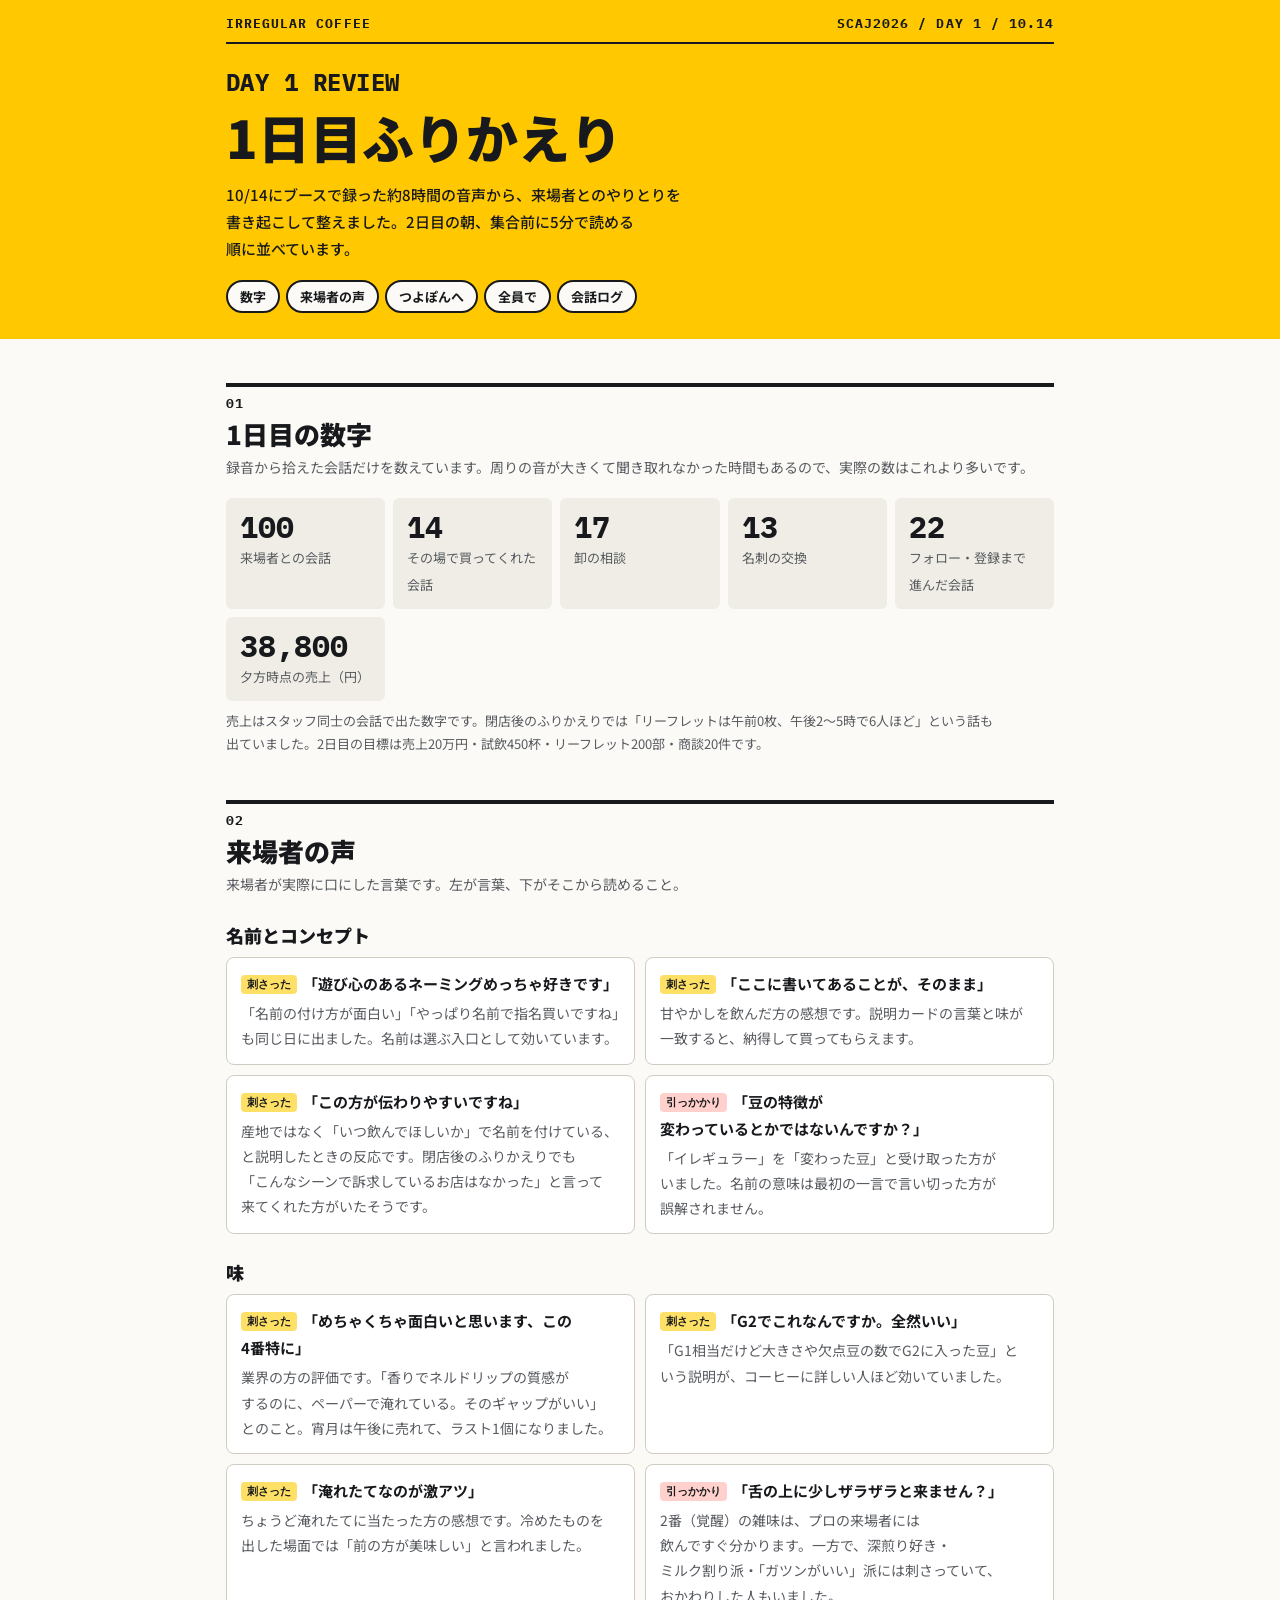
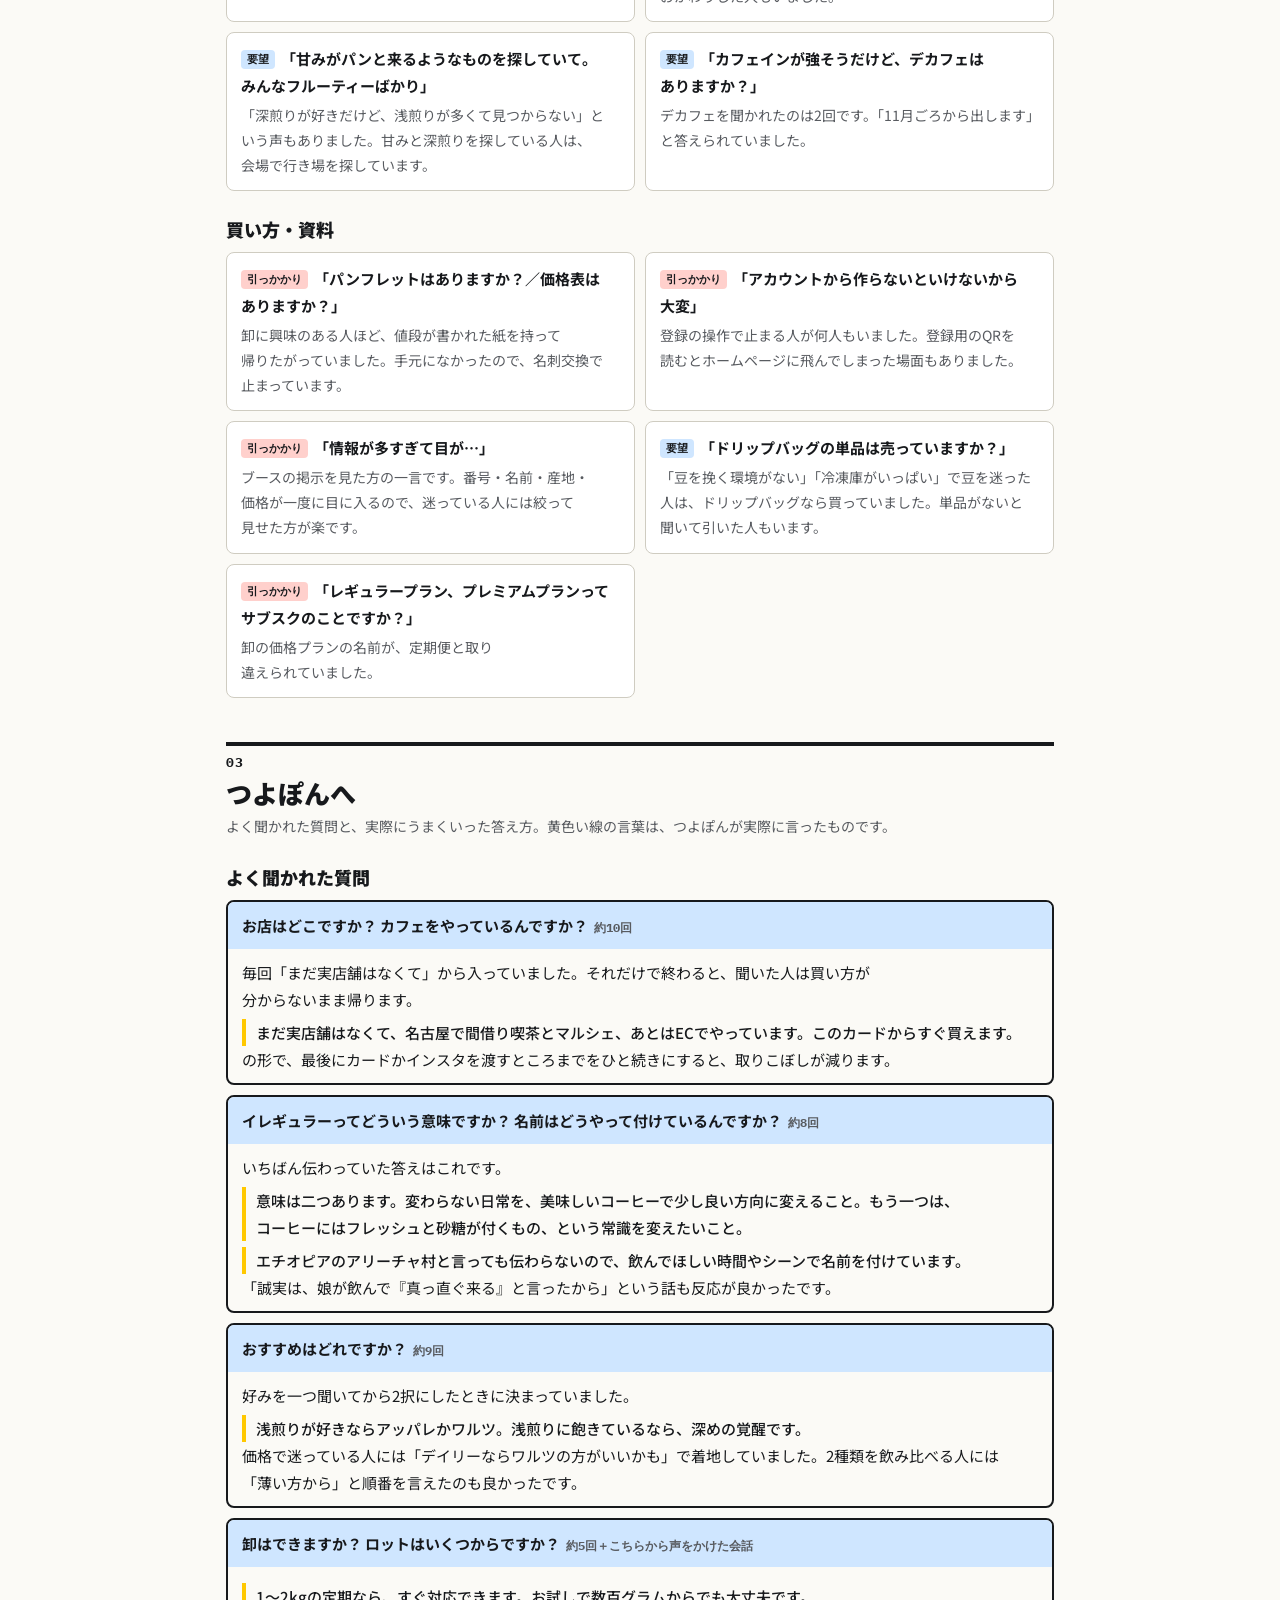
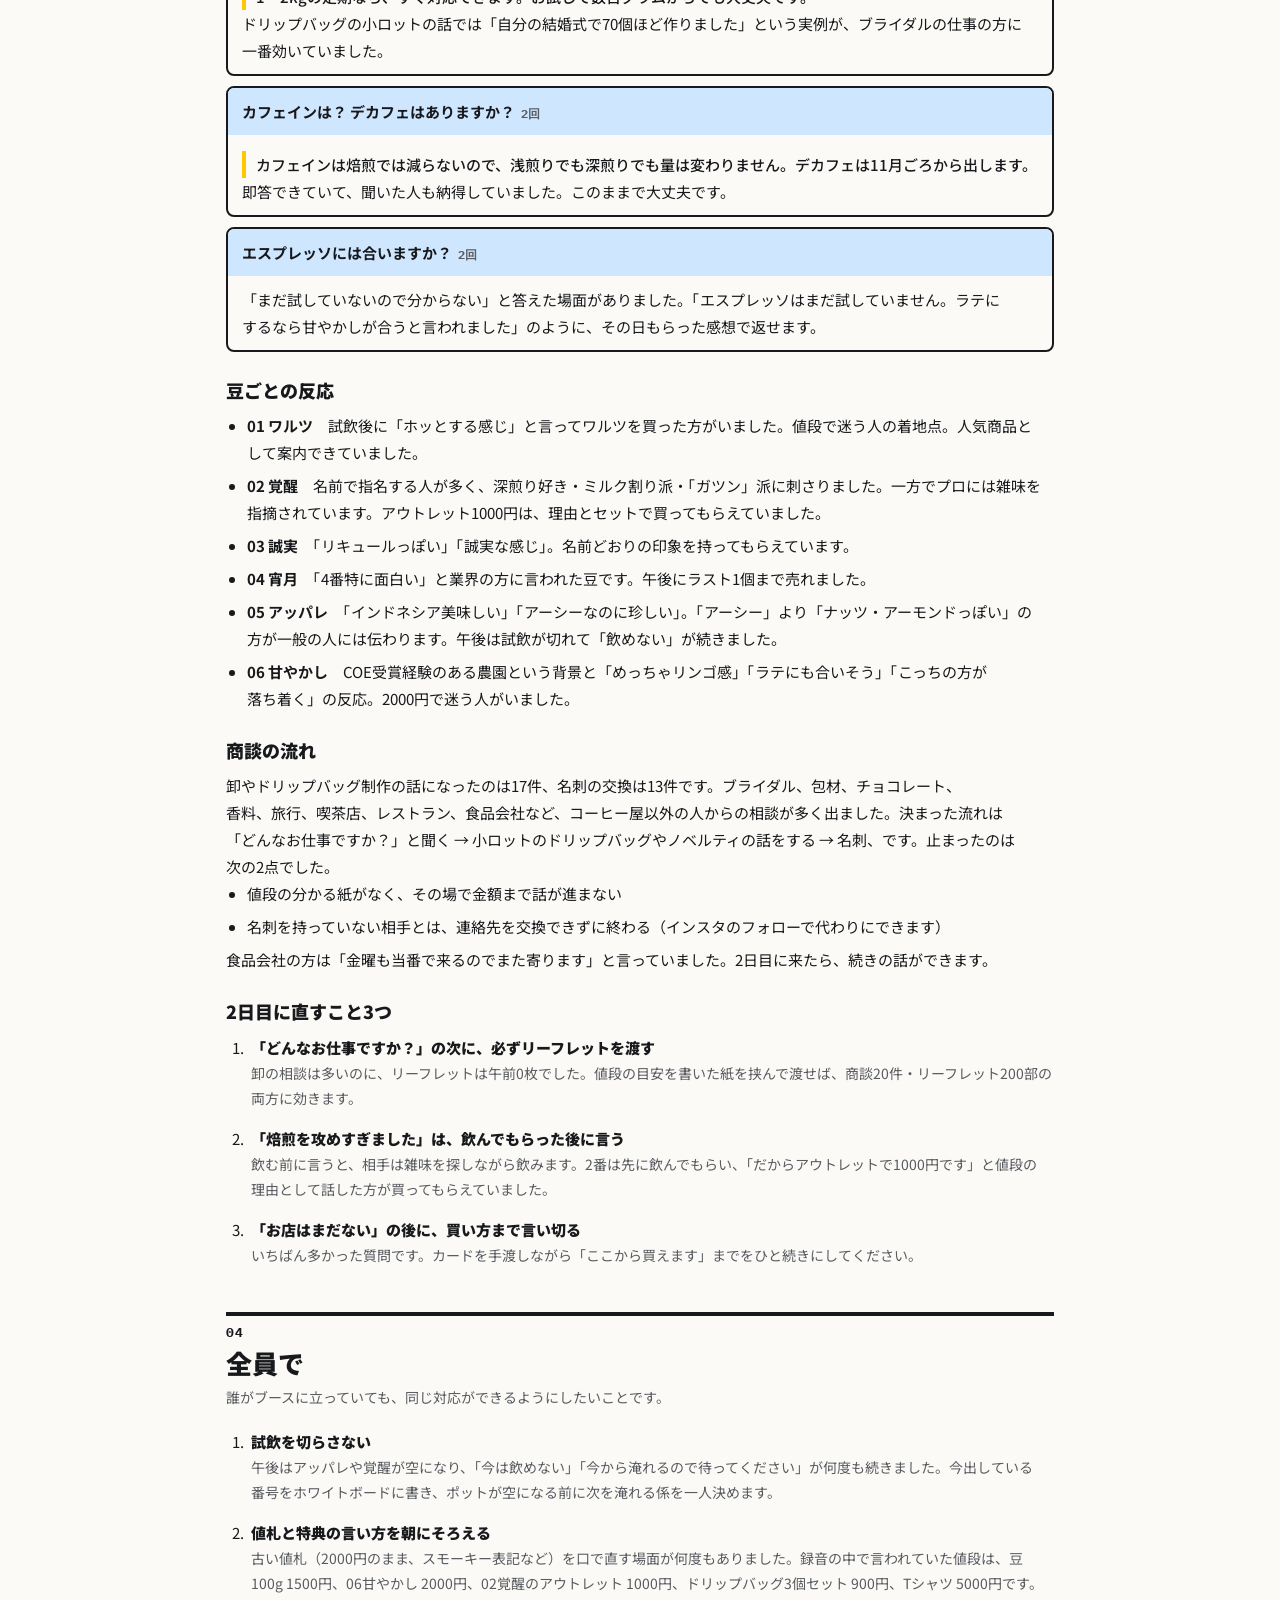
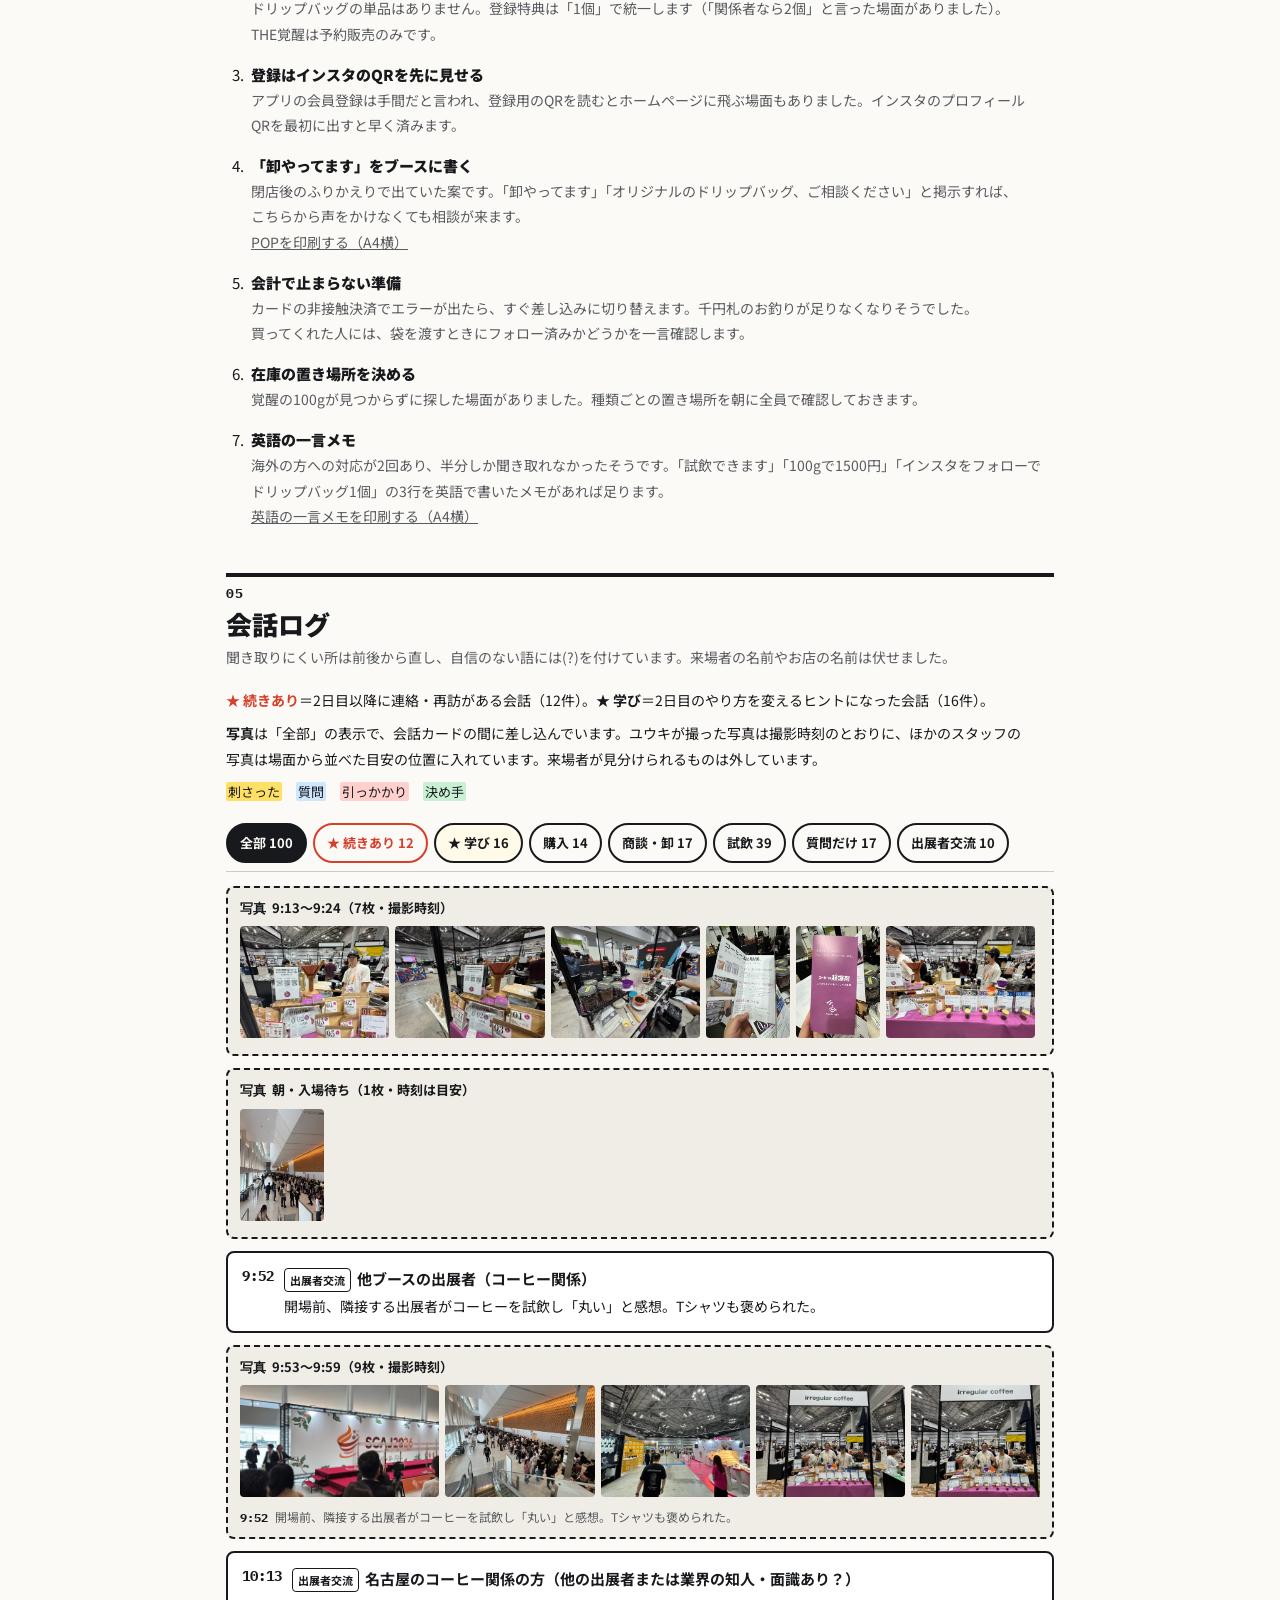
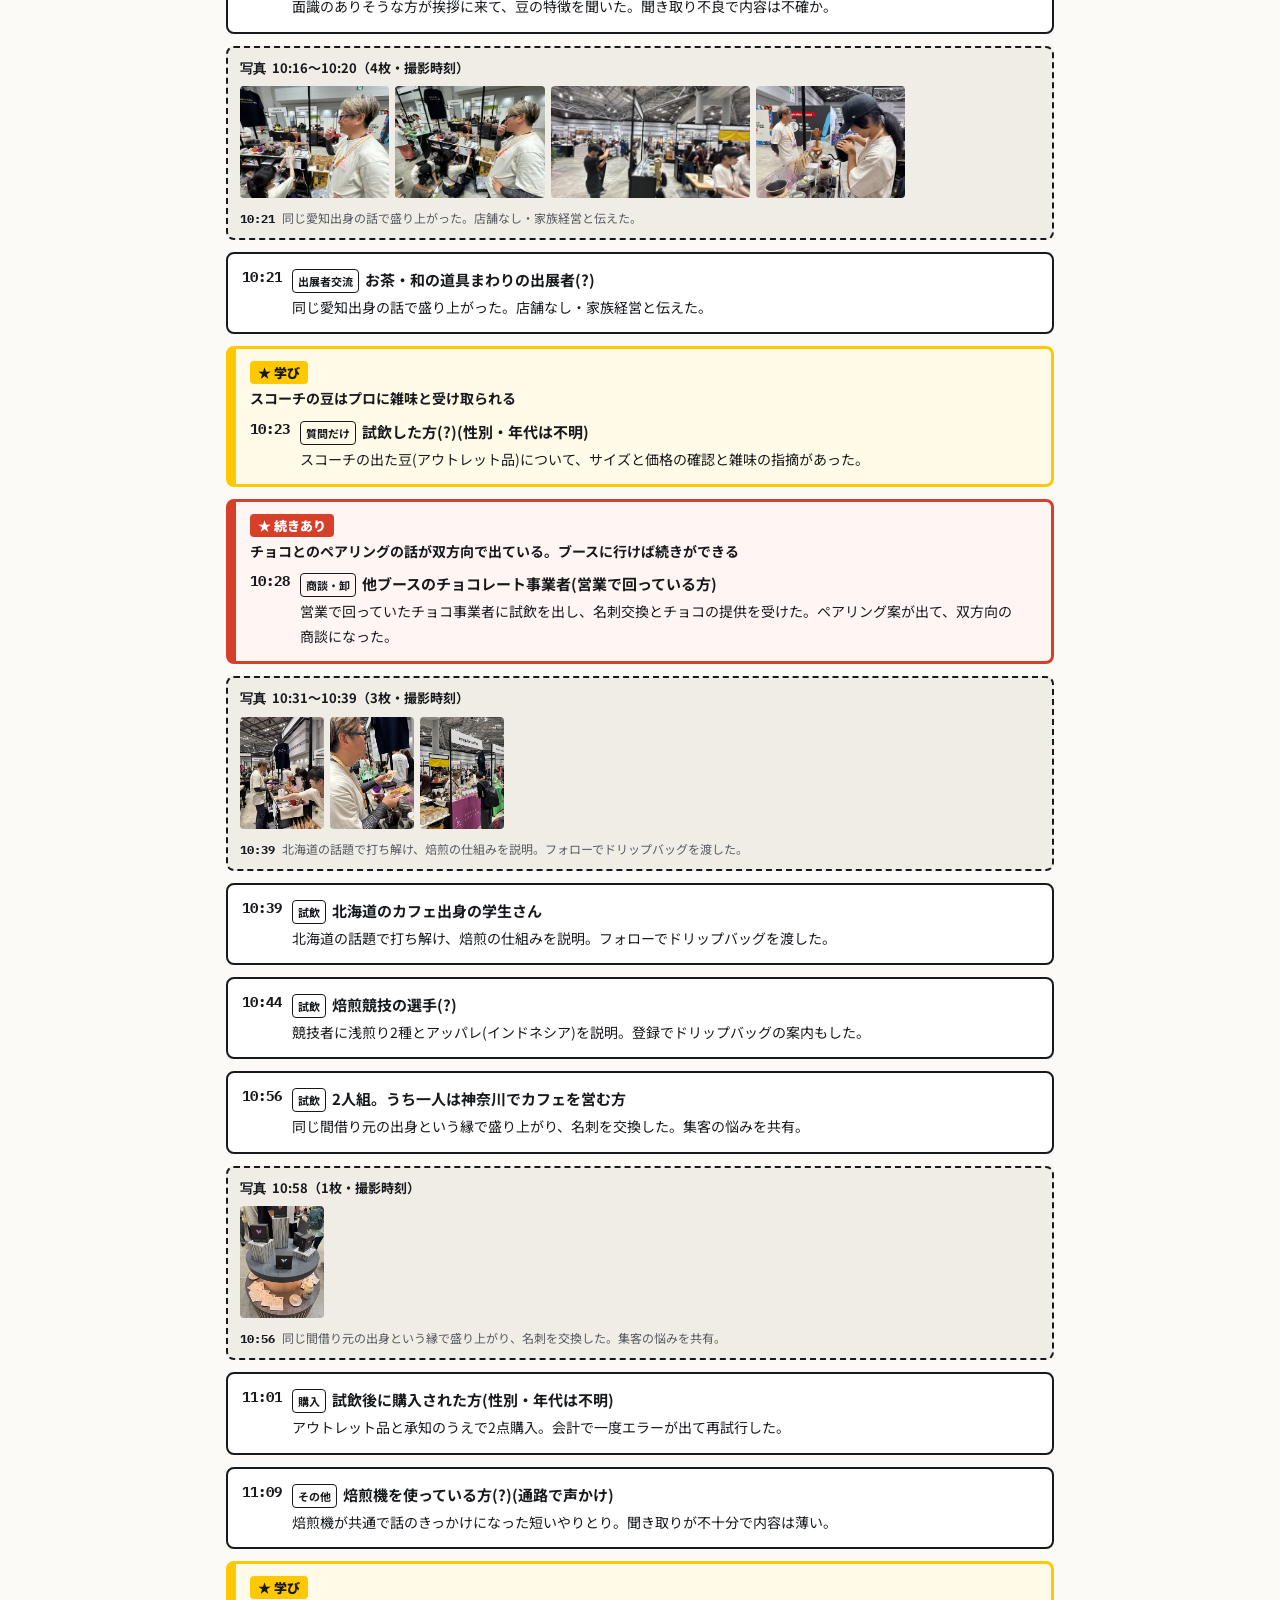
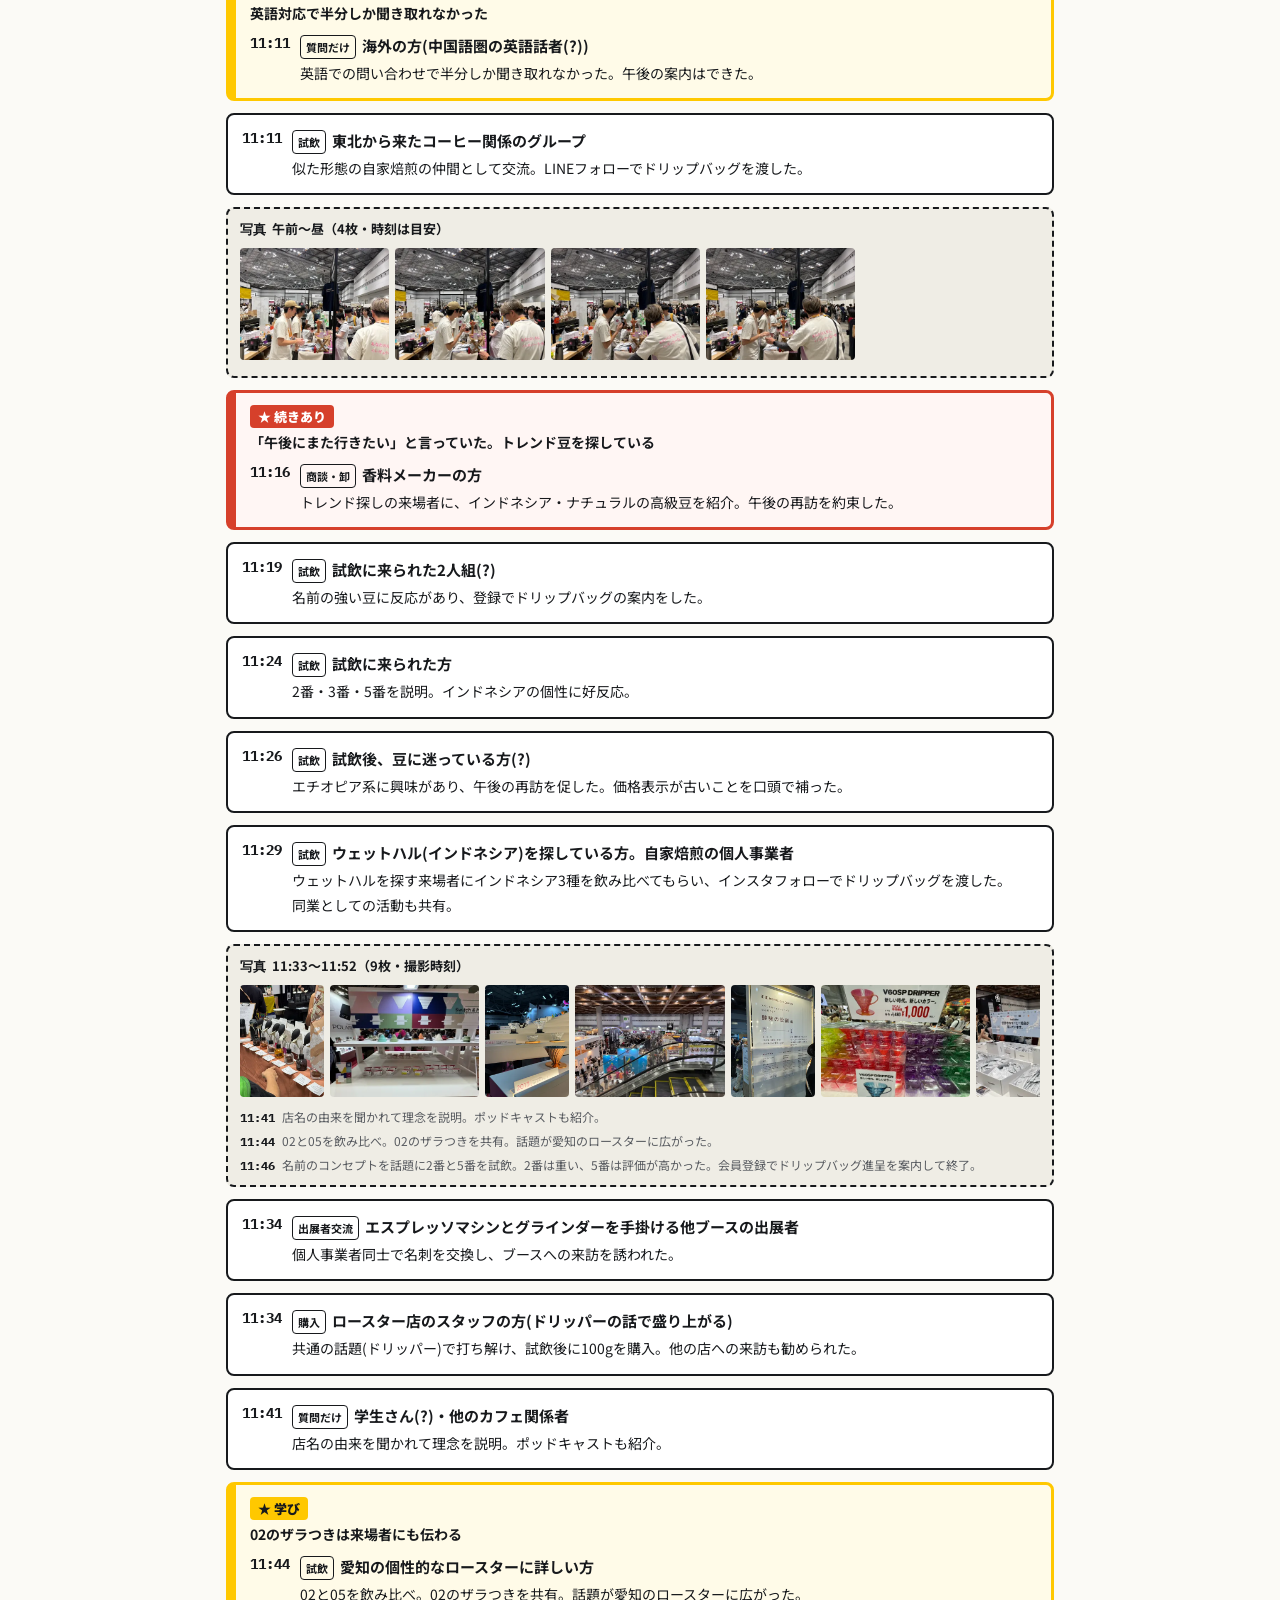
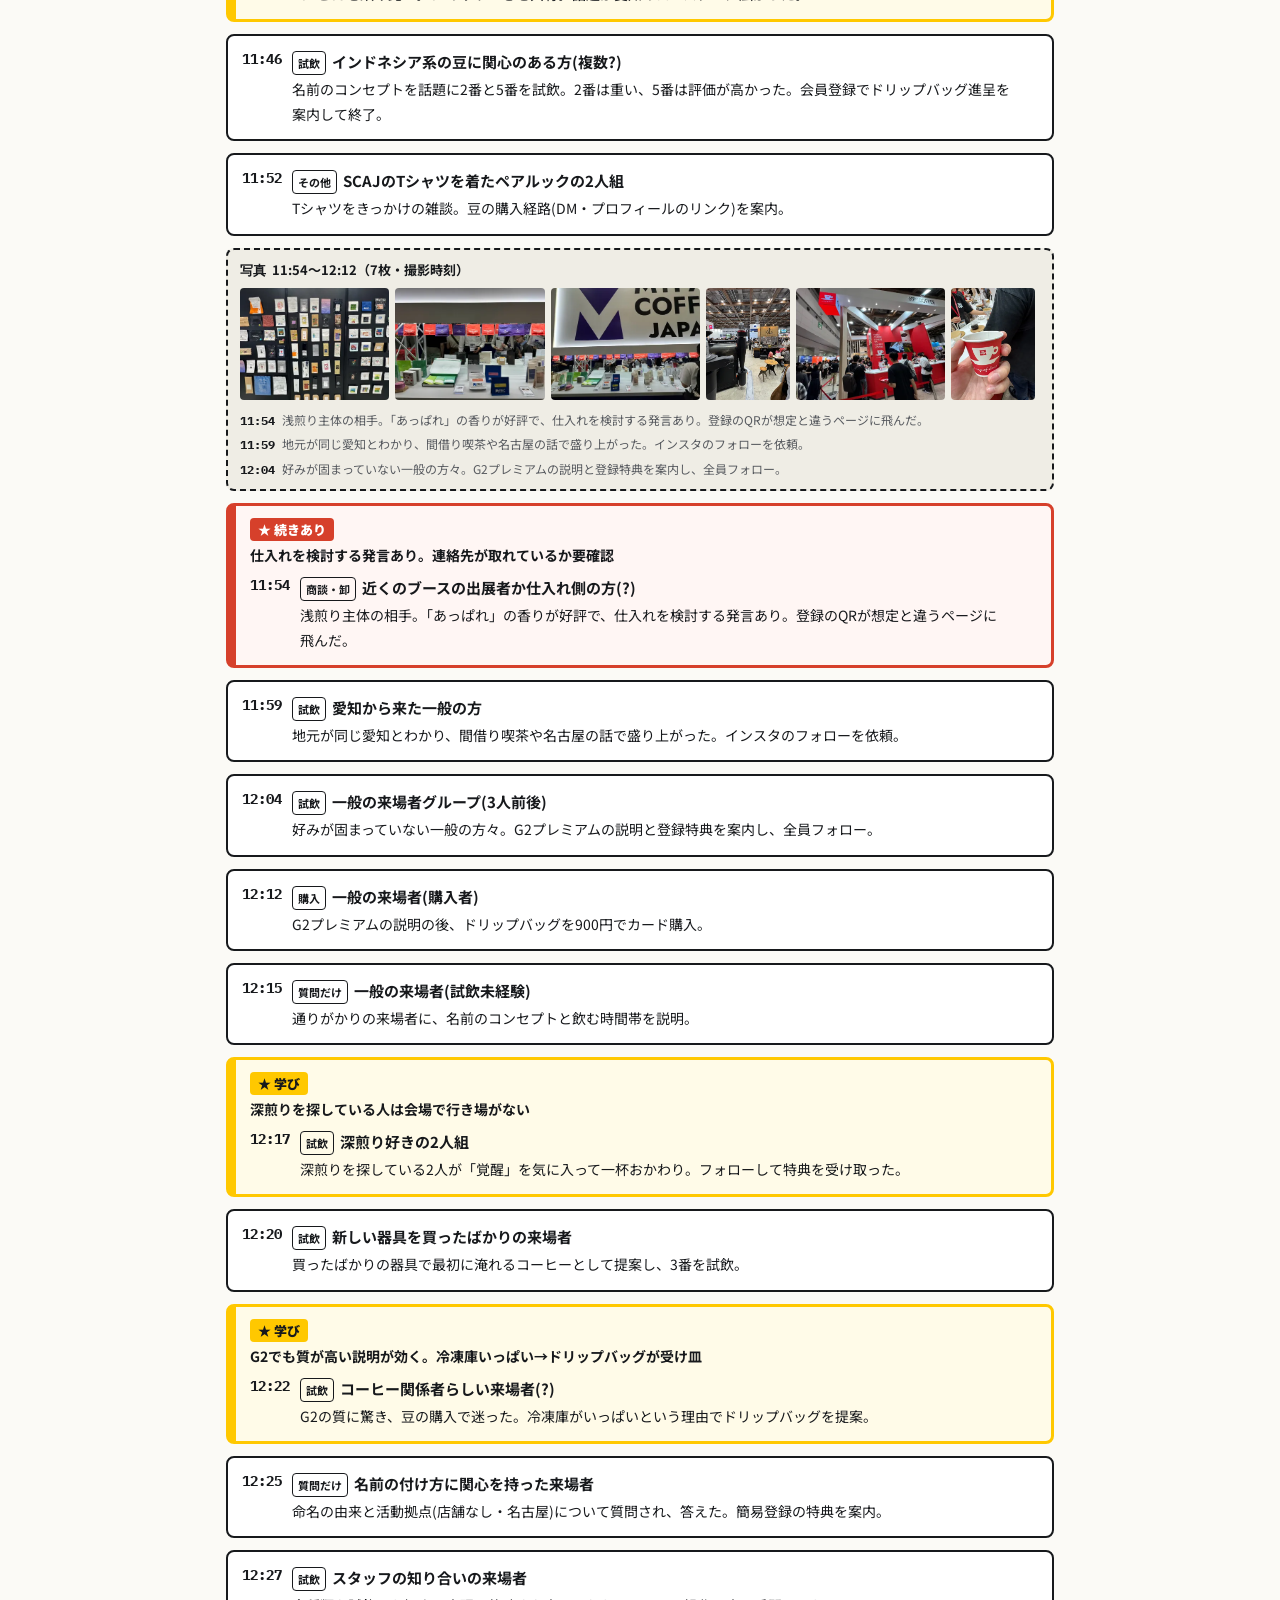
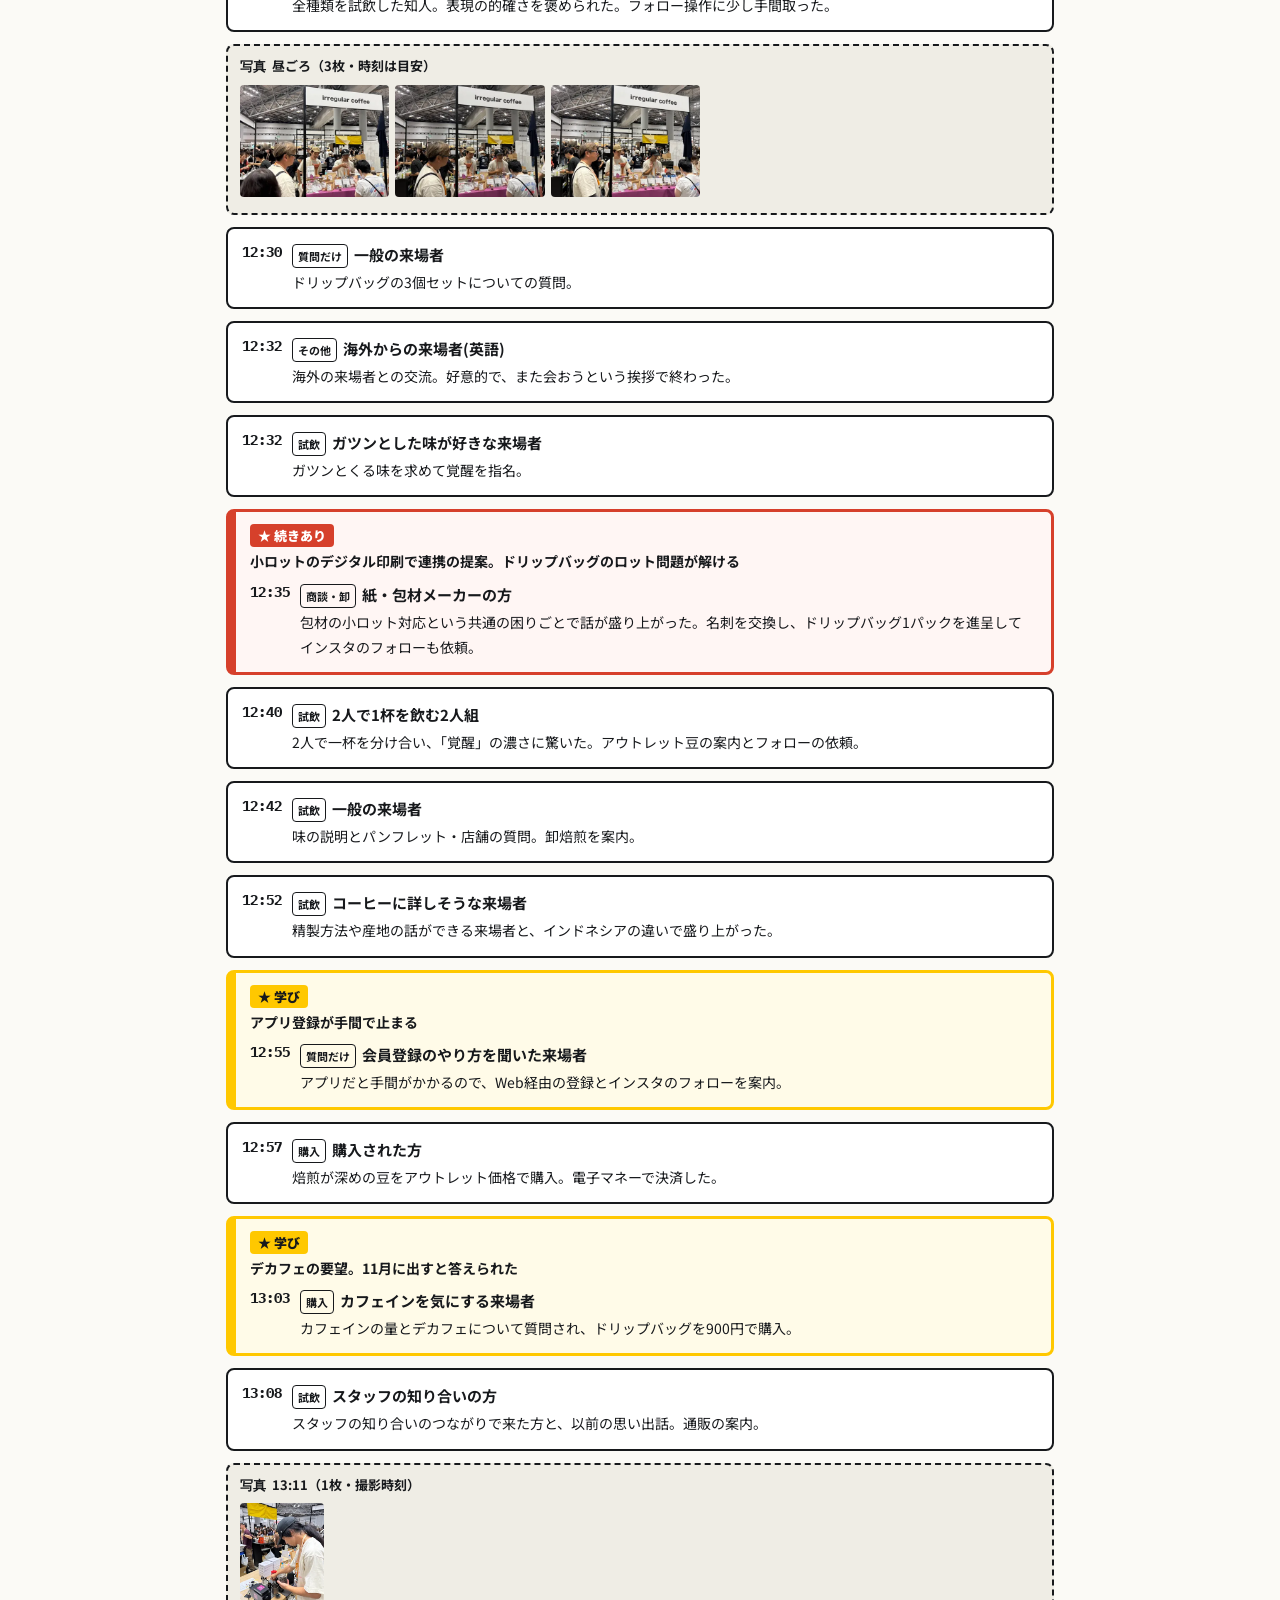
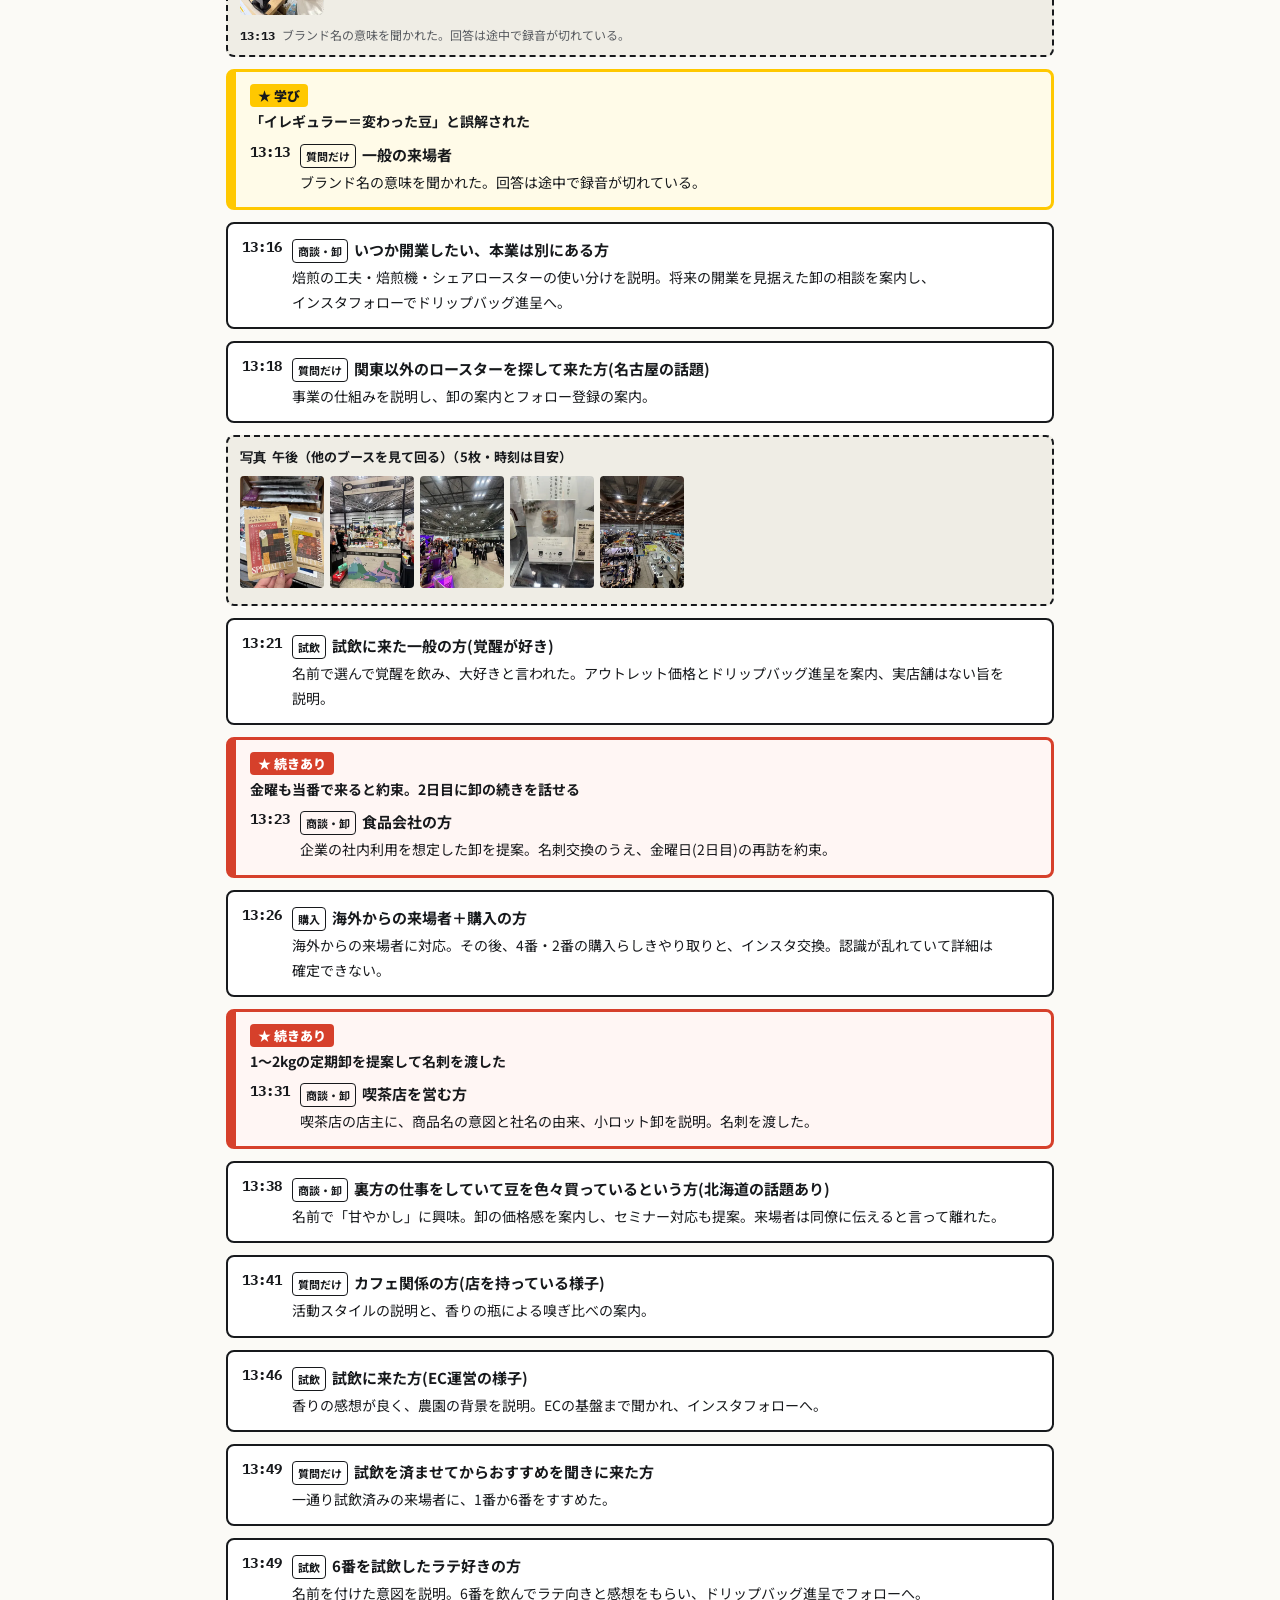
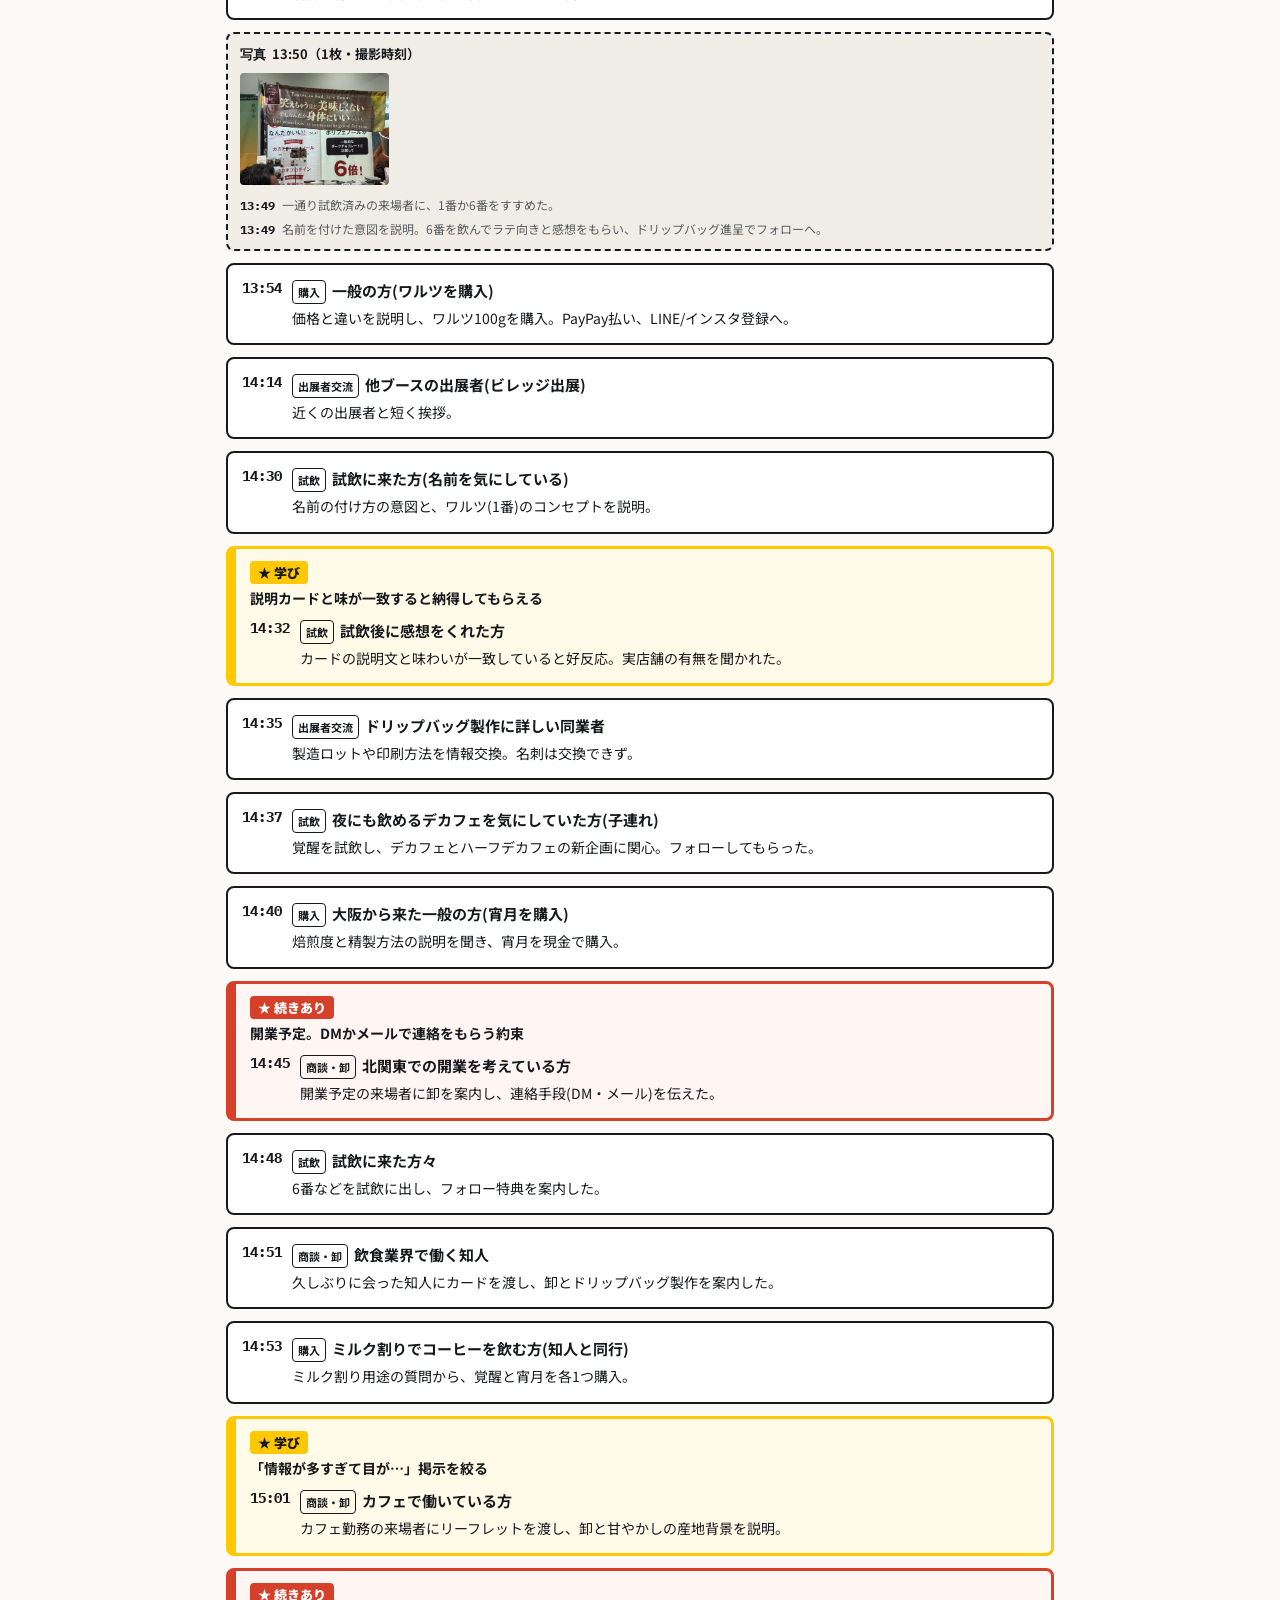
==== commit 51f075c4: "写真グループに、その時刻前後の会話カードの要約を添える（胸レコの時刻と同期） Co-Authored-By: Claude Sonnet 5.5 <noreply@anthropic.com>" ====
--- a/index.html
+++ b/index.html
@@ -105,6 +105,7 @@
 .shots h4 .mono{font-family:var(--mono);margin-right:6px}
 .shots .row{display:flex;gap:6px;overflow-x:auto;scroll-snap-type:x proximity;-webkit-overflow-scrolling:touch;padding-bottom:6px}
 .shots button{flex:0 0 auto;border:0;padding:0;background:none;scroll-snap-align:start}
+.shots .tk{font-size:12px;line-height:1.6;margin-top:4px;color:var(--mute)}.shots .tk b{font-family:var(--mono);color:var(--ink);margin-right:4px}
 .shots img{display:block;height:112px;width:auto;border-radius:4px;background:var(--rule)}
 dialog.lb{border:0;background:transparent;max-width:100vw;max-height:100vh;width:100vw;height:100vh;padding:0}
 dialog.lb::backdrop{background:rgba(0,0,0,.88)}
@@ -243,7 +244,7 @@
 </main>
 <script>
 const CARDS=[{"t": "9:52", "min": 592, "who": "他ブースの出展者（コーヒー関係）", "kind": "出展者交流", "talk": [["来場者", "全然コーヒーと違う、美味しそう。(?)"], ["スタッフ", "朝飲みますか？"], ["来場者", "ぜひ。うちもフレイ(?)があるけど、やってることが多分違います。（飲んで）すっごい丸い感じがする。"], ["スタッフ", "ちょっともう冷めちゃってるんですけど。"], ["来場者", "Tシャツ可愛いですね。"], ["つよぽん", "ありがとうございます。これワルツ(?)の急速(?)っていう…"], ["", "（別のスタッフの声: お忙しいもんね／周りの人に飲んでもらうか）"]], "sum": "開場前、隣接する出展者がコーヒーを試飲し「丸い」と感想。Tシャツも褒められた。", "marks": {"hit": "「すっごい丸い感じが」（味の印象）、「Tシャツ可愛いですね」", "snag": "「冷めちゃってる」状態で出した（開場前の準備中）"}, "fb": "「丸い感じ」＝味のまろやかさへの好反応（自店との違いも感じている）。Tシャツは見た目の好印象。", "res": "試飲だけ", "n": 1}, {"t": "10:13", "min": 613, "who": "名古屋のコーヒー関係の方（他の出展者または業界の知人・面識あり？）", "kind": "出展者交流", "talk": [["来場者", "（豆の説明を受けて）これって何ですか？(?) …難しいですね。まだ名古屋で店舗がないので、いろいろ引き合いが来てしまいます(?)。イベントなどでいただきました。"], ["つよぽん", "（焙煎の特徴を説明。「少し南(?)が強い」「以前のロースターで落としてある」）"], ["来場者", "お久しぶりです。ご挨拶しようかなと思って。後でもうちょっと見に行きます。よろしくお願いします。"], ["スタッフ", "あ、お客様。お待たせしました。"]], "sum": "面識のありそうな方が挨拶に来て、豆の特徴を聞いた。聞き取り不良で内容は不確か。", "marks": {"q": "「これって何？」（豆の種類・特徴）", "snag": "「難しいですね」（店舗がなく扱いづらい様子、断りではなく状況説明）"}, "fb": "", "res": "不明", "n": 2}, {"t": "10:21", "min": 621, "who": "お茶・和の道具まわりの出展者(?)", "kind": "出展者交流", "talk": [["来場者", "名古屋のお店ですか？"], ["つよぽん", "名古屋です。ただ店舗はまだなくて、今は自宅の住所で、家族でやっています。"], ["来場者", "愛知はお茶が盛んで農家さんも多いですよね。(茶臼の話から)瀬戸焼で作ってもらった石臼ですか。"], ["つよぽん", "ディスプレイ用にメルカリで買いました。使ったことはないです。"]], "sum": "同じ愛知出身の話で盛り上がった。店舗なし・家族経営と伝えた。", "marks": {"hit": "「瀬戸焼で、それすごい良いですね」「めっちゃ独特ですよね」(ディスプレイの石臼・器への反応)", "q": "名古屋のお店か／ここにお茶を入れて回すのか(石臼の使い方)"}, "fb": "", "res": "不明", "n": 3}, {"t": "10:23", "min": 623, "who": "試飲した方(?)(性別・年代は不明)", "kind": "質問だけ", "talk": [["来場者", "200gはありますか？"], ["つよぽん", "2000円であります。(「スモーキー」と書いてあるのは全部アウトレット品。)"], ["スタッフ", "値札を変えなきゃですね。"], ["来場者", "舌の上に雑味が残る感じはあります。"], ["スタッフ", "コーヒー屋さんは失敗したと思う味なんですよね。"]], "sum": "スコーチの出た豆(アウトレット品)について、サイズと価格の確認と雑味の指摘があった。", "marks": {"hit": "「後味がすごい」「焦げ感がある」(個性として受け止めた発言)", "q": "200gはあるか", "snag": "「舌の上に雑味が残る」「舌の上がザラザラする」"}, "fb": "「焦げ感」「ザラザラ」→スコーチの出た豆はプロには雑味と取られる。値札が古いままだった。", "res": "不明", "n": 4, "imp": ["learn", "スコーチの豆はプロに雑味と受け取られる"]}, {"t": "10:28", "min": 628, "who": "他ブースのチョコレート事業者(営業で回っている方)", "kind": "商談・卸", "talk": [["つよぽん", "うちもチョコの店が出ているんです。名古屋から来ています。まだ店舗はなく、オンライン販売と間借り喫茶、卸もやっています。"], ["つよぽん", "会員登録やショップカードもありますが、何か飲んでいかれますか。今あるのは誠実、アッパレ、覚醒です。"], ["来場者", "(飲んで)チョコレートに合いそうです。奥に優しい感じがあって、とても美味しいです。"], ["つよぽん", "基本はシングルオリジンで、ブレンドの設計やオリジナルのドリップバッグ、卸焙煎のご要望も受けます。(甘みのある豆の焙煎度を変えたブレンドを紹介。)登録していただければドリップバッグを差し上げます。"], ["来場者", "弊社もチョコの共同事業をやっています。よかったらチョコをどうぞ。"], ["つよぽん", "間借り喫茶ではコーヒーしか出していないので、ペアリングに出せるものを検討したいです。"], ["", "(名刺を交換。来場者はブース番号を伝えて去る。)"]], "sum": "営業で回っていたチョコ事業者に試飲を出し、名刺交換とチョコの提供を受けた。ペアリング案が出て、双方向の商談になった。", "marks": {"hit": "「チョコレートに合いそう」「奥に優しい感じがある」／シングルオリジンの説明／ブレンド設計・ドリップバッグ・卸焙煎ができること", "q": "(来場者側からの質問は目立たず)", "win": "「オリジナルドリップバッグ製作と卸焙煎」の案内、登録でドリップバッグプレゼント → 名刺交換"}, "fb": "「ペアリングで出せるものがあれば」(つよぽん側の発言)。「コーヒーがチョコになった」と面白がられた。", "res": "名刺交換(チョコを受け取った)", "n": 5, "imp": ["follow", "チョコとのペアリングの話が双方向で出ている。ブースに行けば続きができる"]}, {"t": "10:39", "min": 639, "who": "北海道のカフェ出身の学生さん", "kind": "試飲", "talk": [["つよぽん", "今は午前向きで、誠実と覚醒とアッパレをお出ししています。香りの瓶もあるので、かぎ比べもどうぞ。"], ["来場者", "豆はシングルですか。"], ["つよぽん", "基本はシングルです。"], ["来場者", "父親がカフェをやっていて、北海道です。(旅行の話で盛り上がる。)"], ["来場者", "全部自家焙煎ですか。"], ["つよぽん", "シェアロースターに通って焙煎しています。深煎りは一つの焙煎機、浅煎りは別の焙煎機で。"], ["つよぽん", "よかったらフォローを。ドリップバッグのお土産をどうぞ。ショップカードも。"]], "sum": "北海道の話題で打ち解け、焙煎の仕組みを説明。フォローでドリップバッグを渡した。", "marks": {"hit": "シェアロースターを使った焙煎の説明／香りの瓶でかぎ比べ", "q": "豆はシングルか／普段カフェをやっているか／全部自家焙煎か", "win": "北海道の共通の話題／ドリップバッグのお土産"}, "fb": "", "res": "試飲だけ(フォロー・ドリップバッグ配布は言及あり。実際の登録は不明)", "n": 6}, {"t": "10:44", "min": 644, "who": "焙煎競技の選手(?)", "kind": "試飲", "talk": [["来場者", "コーヒーに興味があります。競技をやっています。"], ["つよぽん", "何の競技ですか。"], ["来場者", "ローストマスターで、チーム戦です。"], ["つよぽん", "すごい。いつか僕も加わりたいです。今は午前向きで、覚醒と誠実とアッパレをお出ししています。"], ["来場者", "おすすめは？"], ["つよぽん", "浅煎りならこの2つです。これは深いのでスコーチが出ているので、アウトレット価格にしています。スコーチの練習にはなるかもしれません。"], ["つよぽん", "アッパレはインドネシアのジャバ島の豆で、少しアーモンドやナッツのような香りと、少し酸味があります。アーシー感があるのに後味に雑味は少ないです。"], ["つよぽん", "フォローかLINE登録でドリップバッグをプレゼントしています。焙煎違いのブレンド(焙煎違い)です。"], ["つよぽん", "競技頑張ってください。応援します。"]], "sum": "競技者に浅煎り2種とアッパレ(インドネシア)を説明。登録でドリップバッグの案内もした。", "marks": {"hit": "「アーシー感がありながら珍しいですね」「インドネシアは独特感、力強いパワー」(来場者側の反応)", "q": "おすすめはどれか", "snag": "深煎りのスコーチ(自分から先に出して説明)"}, "fb": "「アーシー感がありながら珍しいですね」→インドネシア豆の個性は面白がられる。", "res": "試飲だけ(?)", "n": 7}, {"t": "10:56", "min": 656, "who": "2人組。うち一人は神奈川でカフェを営む方", "kind": "試飲", "talk": [["つよぽん", "試飲いかがですか。名古屋から来ています。今は午前向きで、02、03、05を出しています。"], ["つよぽん", "02は少しスコーチが出ていて雑味もあります。アウトレット品なので安く販売しています。05がアッパレです。"], ["来場者", "実は、名古屋の間借り元のお店の間借り1期生で、今は神奈川で店をやっています。"], ["つよぽん", "僕もそこで間借りをしています。木曜日の夜に毎週入れ替わりで。"], ["来場者", "夜営業のカフェを神奈川でやっていて、どうやったらお客さんが来てくれるのか日々考えています。夜向けのコーヒーを出したり、ジャズをかけたり。"], ["つよぽん", "名刺をいただいてもいいですか。(名刺交換。)"]], "sum": "同じ間借り元の出身という縁で盛り上がり、名刺を交換した。集客の悩みを共有。", "marks": {"hit": "「どうやったらお客さんが来てくれるのか」という共通の悩み／間借りの縁", "q": "間借り元のオーナーとは今も会うか／お店は持っているか", "snag": "02のスコーチ(自分から先に説明)", "win": "共通の縁(間借り元)→名刺交換"}, "fb": "「知名度がなくて、集客に苦労している」(来場者の悩み。つよぽんも同じ)", "res": "名刺交換", "n": 8}, {"t": "11:01", "min": 661, "who": "試飲後に購入された方(性別・年代は不明)", "kind": "購入", "talk": [["つよぽん", "こちらは1番と2番です。今日は飲まれましたか。少し焙煎を攻めすぎて雑味が出てしまって、アウトレット品なんですが、それでも大丈夫ですか。"], ["つよぽん", "オンラインなら雑味をクリアにしたものも販売しているので、今日のところはこちらで、またご検討ください。"], ["来場者", "じゃあ1番と2番、1個ずつで。"], ["スタッフ", "(会計)2500円です。…カードが「取り扱いできません」と出た。もう一度やってみます。"], ["来場者", "領収書は必要です。"], ["スタッフ", "印字が乱れましたが、ここに書いてあります。"]], "sum": "アウトレット品と承知のうえで2点購入。会計で一度エラーが出て再試行した。", "marks": {"hit": "「飲んで美味しかったって感じで買ってくれている」(スタッフの所感)", "q": "領収書は出せるか", "snag": "決済が一度「取り扱いできません」になった／領収書の印字が乱れた", "win": "試飲して美味しかった／アウトレット価格"}, "fb": "なし(購入後、フォロー・会員になったか誰も確認できていなかった)", "res": "買った(1番と2番を1個ずつ、2500円)", "n": 9}, {"t": "11:09", "min": 669, "who": "焙煎機を使っている方(?)(通路で声かけ)", "kind": "その他", "talk": [["つよぽん", "ロースター使ってますか。"], ["来場者", "使っています。プロバットです。"], ["つよぽん", "僕もプロバットです。(お互い名乗る。出身が名古屋という話。)"]], "sum": "焙煎機が共通で話のきっかけになった短いやりとり。聞き取りが不十分で内容は薄い。", "marks": {"hit": "プロバットを使っているという共通点", "q": "ロースターを使っているか"}, "fb": "", "res": "不明", "n": 10}, {"t": "11:11", "min": 671, "who": "海外の方(中国語圏の英語話者(?))", "kind": "質問だけ", "talk": [["来場者", "(英語で)…ここで試してみたい。…30日間(?)"], ["スタッフ", "英語が半分しか分からなかった。"], ["つよぽん", "今は午前向きなので、午前のおすすめを出しています。午後はワルツの休息という人気商品が出ます。"]], "sum": "英語での問い合わせで半分しか聞き取れなかった。午後の案内はできた。", "marks": {"q": "内容は不明(英語・聞き取り不可)", "snag": "英語が半分しか分からなかった"}, "fb": "", "res": "不明", "n": 11, "imp": ["learn", "英語対応で半分しか聞き取れなかった"]}, {"t": "11:11", "min": 671, "who": "東北から来たコーヒー関係のグループ", "kind": "試飲", "talk": [["つよぽん", "今は午前中なので、午前向きのお好きなものを出しています。午後はワルツの休息が結構人気です。"], ["来場者", "福島でみんなでやっています。自家焙煎です。"], ["つよぽん", "うちも似たような形です。シェアロースターに通って自家焙煎しています。豆は国内の生豆業者さんにお願いしています。"], ["つよぽん", "今フォローしていただければ、ドリップバッグを一つプレゼントしています。インスタでも公式LINEでも会員登録でも大丈夫です。"], ["来場者", "(LINEでフォロー。)"], ["つよぽん", "午後もラインナップが変わるので、面白かったらぜひ。"]], "sum": "似た形態の自家焙煎の仲間として交流。LINEフォローでドリップバッグを渡した。", "marks": {"hit": "「うちも似たようなものです」(同業の共感)／午後にラインナップが変わるという案内", "q": "どこでやっているか／自家焙煎か", "win": "ドリップバッグプレゼント → LINEフォロー"}, "fb": "", "res": "LINEフォロー(ドリップバッグ配布)", "n": 12}, {"t": "11:16", "min": 676, "who": "香料メーカーの方", "kind": "商談・卸", "talk": [["来場者", "大手の食品会社向けに香料の仕事をしています。何かお手伝いできることはありますか。"], ["つよぽん", "シェアロースターで自家焙煎をして、小規模の卸やドリップバッグ制作をやっています。モビリティ関連などでコーヒーのドリップバッグが必要なら、お見積もりもご相談も。"], ["来場者", "流行りそうな豆やトレンドを追いかけています。去年からゲイシャが増えて、次の現象を探しています。"], ["つよぽん", "うちはデイリーユースが多いですが、プレミアムプランで高めの豆も扱っています。(インドネシアの受賞歴のある生産者の豆を紹介。)"], ["来場者", "インドネシアなのにアフリカンベッドで乾燥させるんですか。"], ["つよぽん", "ナチュラルなので、スマトラ式ではないんです。豆が大きめで膨らんでいて綺麗です。"], ["つよぽん", "午後に出します。"], ["来場者", "また行きたいと思います。"]], "sum": "トレンド探しの来場者に、インドネシア・ナチュラルの高級豆を紹介。午後の再訪を約束した。", "marks": {"hit": "「インドネシアなのにアフリカンベッドで乾燥させるんですか」「膨らんでるのすごい」「立派ですね」", "q": "何かお手伝いできるか／アフリカンベッド乾燥か", "win": "午後に出すと伝えたこと(再訪の約束)"}, "fb": "「ゲイシャの次を探している」→トレンド豆を求める層がいる。", "res": "不明(午後に再訪の可能性)", "n": 13, "imp": ["follow", "「午後にまた行きたい」と言っていた。トレンド豆を探している"]}, {"t": "11:19", "min": 679, "who": "試飲に来られた2人組(?)", "kind": "試飲", "talk": [["つよぽん", "朝の目覚めにぴったりのこれは、名前が強くて指名買いされる方が結構多いです。"], ["来場者", "淹れ方はドリップでお願いします。"], ["つよぽん", "フォローか登録で、ドリップバッグを一つずつプレゼントしています。"], ["つよぽん", "今回は焙煎を攻めすぎていますが、ちょうどいいかなという。"]], "sum": "名前の強い豆に反応があり、登録でドリップバッグの案内をした。", "marks": {"hit": "名前が強い豆(覚醒)／朝の目覚めにぴったり", "q": "(なし)", "snag": "焙煎を攻めすぎている点", "win": "ドリップバッグを一つずつプレゼント"}, "fb": "", "res": "不明", "n": 14}, {"t": "11:24", "min": 684, "who": "試飲に来られた方", "kind": "試飲", "talk": [["つよぽん", "試飲いかがですか。2番と3番と5番があります。スッキリが2番、アサイリが3番と5番です。"], ["来場者", "朝からですか？"], ["つよぽん", "朝からやっています。"], ["つよぽん", "5番は少しアーシー感が出ていて、インドネシアの独特な感じがあって面白いと思います。(もう一つもインドネシアのマンデリン。ちょっと深めです。)"], ["来場者", "美味しいですね。"]], "sum": "2番・3番・5番を説明。インドネシアの個性に好反応。", "marks": {"hit": "「美味しいですね」／インドネシアの独特な感じ・アーシー感の説明", "q": "朝からやっているか"}, "fb": "", "res": "試飲だけ", "n": 15}, {"t": "11:26", "min": 686, "who": "試飲後、豆に迷っている方(?)", "kind": "試飲", "talk": [["来場者", "気になるのはエチオピア感がすごくあるコーヒーですね。"], ["つよぽん", "エチオピアはベリー系に寄りがちですが、こっちは優しさがあって、こっちはバランスです。午後にこちらを出すので、また回ってきてください。"], ["つよぽん", "ショップカードをどうぞ。登録で、焙煎度を変えた焙煎違いのブレンドのドリップバッグを一つプレゼントしています。"], ["つよぽん", "(価格表示が古いので)今は1500円です。デイリーを目指していますが、最近原料価格が上がってしまって。それでも他店よりは抑えめにしています。"]], "sum": "エチオピア系に興味があり、午後の再訪を促した。価格表示が古いことを口頭で補った。", "marks": {"hit": "エチオピア感のある豆／優しさとバランスという2つの違いの説明", "q": "(価格について)", "snag": "価格表示が古く、正式価格と違っていた"}, "fb": "「価格が変わっちゃっている」→値札の更新が必要。", "res": "不明", "n": 16}, {"t": "11:29", "min": 689, "who": "ウェットハル(インドネシア)を探している方。自家焙煎の個人事業者", "kind": "試飲", "talk": [["つよぽん", "どんなコーヒーを探していますか。"], ["来場者", "ウェットハルの浅煎りです。"], ["つよぽん", "ウェットハルの浅煎りはこちらで出しています。"], ["来場者", "ウェットハルが好きなんです。"], ["つよぽん", "結局深く寄せたほうがみんな飲んでくれるんですが、これは浅煎りのほうがいいかなと。こっちはスマトラ島、こっちはジャバ島、こっちは単一農家です。"], ["つよぽん", "登録していただければ、インドネシア産の焙煎違いのブレンドのドリップバッグを一つプレゼントします。"], ["来場者", "インスタフォローでいいですか。"], ["つよぽん", "インスタでも大丈夫です。"], ["", "(来場者は自家焙煎・ECサイト・マルシェで活動と説明。つよぽんも同様の活動を説明。)"]], "sum": "ウェットハルを探す来場者にインドネシア3種を飲み比べてもらい、インスタフォローでドリップバッグを渡した。同業としての活動も共有。", "marks": {"hit": "インドネシアの産地別説明(スマトラ/ジャバ/単一農家)", "q": "(来場者の探しているコーヒーの種類)", "snag": "深煎りに寄せないと売れにくい、という現実", "win": "ドリップバッグのプレゼント → インスタフォロー"}, "fb": "「ウェットハルが好き」→探している豆が合致した。", "res": "インスタフォロー(ドリップバッグ配布)", "n": 17}, {"t": "11:34", "min": 694, "who": "エスプレッソマシンとグラインダーを手掛ける他ブースの出展者", "kind": "出展者交流", "talk": [["来場者", "グラインダーとエスプレッソマシンを共同でやっています。名刺をお渡ししていいですか。"], ["つよぽん", "こちらこそ。僕らは個人でやっています。"], ["来場者", "独り立ちされる時にご参加いただけたら。ぜひお立ち寄りください。"], ["つよぽん", "ありがとうございます。(名刺交換。)"]], "sum": "個人事業者同士で名刺を交換し、ブースへの来訪を誘われた。", "marks": {"hit": "個人でやっている者同士の共感", "q": "(特になし)", "win": "名刺交換"}, "fb": "", "res": "名刺交換", "n": 18}, {"t": "11:34", "min": 694, "who": "ロースター店のスタッフの方(ドリッパーの話で盛り上がる)", "kind": "購入", "talk": [["来場者", "知り合いのお店のスタッフです。インスタをずっと見ていました。"], ["つよぽん", "(ドリッパーの話で盛り上がる。瀬戸焼で、雑に淹れてもうまく入る設計。)"], ["来場者", "気になる豆があれば伺います。"], ["つよぽん", "アサイリ系ならワルツの休息が人気で落ち着いた味わいです。飲んでいたのがアッパレで、インドネシアのウェットハルです。夏系のフレーバーとアーシー感があるけど爽快感がすごいある。"], ["来場者", "これを欲しいです。100gでお願いします。"], ["スタッフ", "PayPayで。1500円です。"], ["", "(来場者がお勧めの焙煎所を伝える。)"]], "sum": "共通の話題(ドリッパー)で打ち解け、試飲後に100gを購入。他の店への来訪も勧められた。", "marks": {"hit": "ワルツの休息の「落ち着いた味わい」／アッパレの「爽快感」／ドリッパーの話題", "q": "気になる豆の紹介", "win": "ドリッパーという共通の趣味／試飲(アッパレ)"}, "fb": "「アッパレも試飲できますか」→複数豆を飲み比べたい。", "res": "買った(100g、1500円。PayPay。どの豆かは録音から断定できず、ワルツの休息(?))", "n": 19}, {"t": "11:41", "min": 701, "who": "学生さん(?)・他のカフェ関係者", "kind": "質問だけ", "talk": [["来場者", "イレギュラーコーヒーは何を言うんですか？"], ["つよぽん", "意味は2つあります。日常にちょっと新しい瞬間を取り入れてほしいという思いと、今までのレギュラーコーヒーにちょっと疑問を持っていて、そこから一歩踏み出してもっと美味しいコーヒーを飲んでほしいという意味です。"], ["来場者", "遊び心のあるネーミングめっちゃ好きです。"], ["つよぽん", "ポッドキャストもやっています。イレギュラーコーヒーで探してもらえれば。LINEかインスタの登録でプレゼントしています。"]], "sum": "店名の由来を聞かれて理念を説明。ポッドキャストも紹介。", "marks": {"hit": "「遊び心のあるネーミングめっちゃ好き」／店名の由来(2つの意味)", "q": "店名の意味", "win": "ポッドキャストの紹介とプレゼント"}, "fb": "「遊び心のあるネーミングめっちゃ好き」→店名の由来は聞かれやすく、刺さる。", "res": "不明", "n": 20}, {"t": "11:44", "min": 704, "who": "愛知の個性的なロースターに詳しい方", "kind": "試飲", "talk": [["つよぽん", "今は02、03、05です。こっちが浅煎り、これちょっと深いですね。02は焙煎を攻めすぎて雑味とロースト感が出ています。スコーチの練習にはなりました。"], ["来場者", "2と5、じゃあ2と5を。"], ["つよぽん", "5からのほうがいいと思います。薄い方から先がいいです。"], ["来場者", "愛知の急須でコーヒーを淹れるロースターを知っていますか。"], ["つよぽん", "急須でやろうと思ったんですか？お店が和風なんですね。"], ["来場者", "(飲んで)インドネシア美味しい。舌の上に少しザラザラと来ません？"], ["つよぽん", "ちょっと攻めすぎてます。今はお店はなくて、間借りで週1回です。卸焙煎に力を入れていきたいと思っています。"]], "sum": "02と05を飲み比べ。02のザラつきを共有。話題が愛知のロースターに広がった。", "marks": {"hit": "「インドネシア美味しい」／薄い方から飲む順番の提案", "q": "店の場所／今は何を作っているか", "snag": "「舌の上に少しザラザラと来ません？」(02の雑味)"}, "fb": "「ザラザラ」→02のスコーチは来場者にも伝わる。", "res": "試飲だけ(区間末で途切れている)", "n": 21, "imp": ["learn", "02のザラつきは来場者にも伝わる"]}, {"t": "11:46", "min": 706, "who": "インドネシア系の豆に関心のある方(複数?)", "kind": "試飲", "talk": [["つよぽん", "全部シングルオリジンで、ブレンドではないんですが、名前をつけて、僕の言いたいことが一言で伝わるようにしています。「覚醒」って言って伝わりますか?"], ["来場者", "伝わらないです。(笑)名前がいいから買う、という人も結構いるんですよね。"], ["つよぽん", "今、気づいたらインドネシアに偏ってます。(甘やかし(?)の話。午後に出そうかと)インドネシアだけど、アメリカ人の方が移住してコーヒー屋さんをやっている、という豆です。"], ["つよぽん", "今出せるのは2、3、5番です。(2番を飲んで)ただ、ちょっと深いです。"], ["来場者", "確かに重いけど、インドネシアの独特感があって美味しい。(5番を飲んで)5番すごい。"], ["つよぽん", "2番は火が入り過ぎた感があって、本当はもっと熟したりんごのような果実感を出したかった。焙煎を攻めすぎました。"]], "sum": "名前のコンセプトを話題に2番と5番を試飲。2番は重い、5番は評価が高かった。会員登録でドリップバッグ進呈を案内して終了。", "marks": {"hit": "「名前がすごい」「5番すごい」", "snag": "2番「確かにちょっと重い」「インドネシア特有の重たさ」"}, "fb": "「2番の味が重い」→深煎り寄りの攻めた焙煎は、好みが分かれる。「名前がいい」→名前が入口になっている。", "res": "試飲だけ(登録・購入は録音では不明)", "n": 22}, {"t": "11:52", "min": 712, "who": "SCAJのTシャツを着たペアルックの2人組", "kind": "その他", "talk": [["つよぽん", "お二人ペアルックみたいですね。"], ["来場者", "SCAJのやつです。(買ったので2人で着ている)"], ["つよぽん", "関係者感が出ていますね。もしよかったら豆も売っていますので、DMでもいいですし、プロフィールのリンクからも買えます。"]], "sum": "Tシャツをきっかけの雑談。豆の購入経路(DM・プロフィールのリンク)を案内。", "marks": {}, "fb": "", "res": "不明", "n": 23}, {"t": "11:54", "min": 714, "who": "近くのブースの出展者か仕入れ側の方(?)", "kind": "商談・卸", "talk": [["つよぽん", "どんなお豆をお探しですか?"], ["来場者", "全然、行き当たりばったりで詳しくなくて。今日はうち、隣が抹茶ブースに挟まれてるんですけど、一応スペシャルティコーヒーです。(浅煎り主体)"], ["つよぽん", "深いのは「宵月」(?)と「覚醒」ですね。試飲はされましたか?"], ["来場者", "「あっぱれ」を飲みました。美味しかったです。"], ["つよぽん", "香りの瓶で全部嗅ぎ比べできます。これはマルシェで皆さんが買っていかれる人気の豆です。"], ["来場者", "香りがすごく良くて気に入りました。ちょっと価格帯は超えますが、仕入れさせてもらおうかと思います。(?)"], ["つよぽん", "会員登録かフォローでドリップバッグを1つプレゼントしています。(QRを読むとホームページに飛んでしまうトラブルあり)"]], "sum": "浅煎り主体の相手。「あっぱれ」の香りが好評で、仕入れを検討する発言あり。登録のQRが想定と違うページに飛んだ。", "marks": {"hit": "「香りがすごく良くて気に入って」(あっぱれ)", "q": "どんな豆か、深煎りはどれか", "snag": "「価格帯を少し超える」(仕入れ側の予算)。QRでホームページが開いた", "win": "「仕入れさせてもらおう」(?)という前向きな発言"}, "fb": "「香りがすごく良い」→香りで選ばれる豆。価格帯は卸の際に要確認。", "res": "フォロー/登録(?)。仕入れ意向あり、名刺・連絡先交換は録音では不明", "n": 24, "imp": ["follow", "仕入れを検討する発言あり。連絡先が取れているか要確認"]}, {"t": "11:59", "min": 719, "who": "愛知から来た一般の方", "kind": "試飲", "talk": [["つよぽん", "シーンに合わせて名前を付けています。午前中に仕事や運動を頑張った後、お菓子と一緒に飲んでほしくて。"], ["つよぽん", "まだ店舗はなく、間借り喫茶やマルシェで売っています。今、午前は2番・3番・5番が試飲できます。午後も回られるなら、午後は別の豆を出します。"], ["来場者", "(地元は)愛知なんですよ。"], ["つよぽん", "名古屋で間借り喫茶を毎週木曜の夜にやっています。インスタに営業日を載せています。"], ["来場者", "(別のおすすめ焙煎所の話も)"]], "sum": "地元が同じ愛知とわかり、間借り喫茶や名古屋の話で盛り上がった。インスタのフォローを依頼。", "marks": {"hit": "「午前中に頑張った後にお菓子と一緒に」という名前の由来", "q": "今どれを試飲できるか", "snag": "午前中は出ていない豆がある(午後に来てもらう案内)", "win": "フォロー(?)"}, "fb": "", "res": "フォロー(?)、購入は不明", "n": 25}, {"t": "12:04", "min": 724, "who": "一般の来場者グループ(3人前後)", "kind": "試飲", "talk": [["つよぽん", "普段どんなコーヒーを飲みますか?"], ["来場者", "何でも飲みます。"], ["つよぽん", "(OEMなど)お願いされた時はブレンドの設計もしていて、提案もできます。"], ["つよぽん", "今、簡易登録で焙煎違いのブレンドのドリップバッグを1つプレゼントしています。甘やかし(?)の浅煎りを焙煎度を変えてブレンドしたものです。"], ["つよぽん", "これはG2プレミアムで、G1ではないけれど品質はG1相当と豆の業者は言っています。欠点豆もほとんどありません。"], ["来場者", "(淹れたてを飲んで)前の方が美味しいかも。"], ["つよぽん", "冷めてから美味しくなるのは焙煎のどこかに欠点がある場合もあります。基本は淹れたてが一番です。"], ["スタッフ", "(フォロー確認後)ドリップバッグ3つください。"]], "sum": "好みが固まっていない一般の方々。G2プレミアムの説明と登録特典を案内し、全員フォロー。", "marks": {"hit": "「欠点豆がほとんどない」「G1相当」", "q": "豆の違い(詳細は録音からは読めず)", "snag": "「前の方が美味しい」(淹れ直しで印象が変わった)", "win": "フォロー(3人)"}, "fb": "「前の方が美味しいな」→淹れたての温度差で評価が揺れる。", "res": "フォロー→ドリップバッグ3つ進呈(?)", "n": 26}, {"t": "12:12", "min": 732, "who": "一般の来場者(購入者)", "kind": "購入", "talk": [["つよぽん", "これはエチオピアのG2プレミアム。G1相当だけどG2で売られています。最近コーヒー生豆の価格が上がっていて皆さん工夫している中で、G3でも質が高いものがあります。焙煎後にしかハンドピックしませんが、取るものがほとんどなく、雑味もありません。"], ["つよぽん", "豆の販売もしています。新規会員登録かインスタのフォローでドリップバッグを1つ付けています。"], ["来場者", "(ドリップバッグを購入したい)"], ["つよぽん", "900円です。現金か各種決済で。"], ["来場者", "カードで。"], ["つよぽん", "こちらはインドネシアのブレンドで、COEの上位経験のある農家さんの豆です。華やかな感じです。"]], "sum": "G2プレミアムの説明の後、ドリップバッグを900円でカード購入。", "marks": {"hit": "「雑味もない」「ハンドピックでほとんど取るものがない」", "q": "G2の質は本当に高いのか(「買えるんですか?」)", "win": "登録特典の説明、「華やかな感じ」の説明(?)"}, "fb": "", "res": "買った(ドリップバッグ、900円、カード)", "n": 27}, {"t": "12:15", "min": 735, "who": "一般の来場者(試飲未経験)", "kind": "質問だけ", "talk": [["つよぽん", "こちらは試されましたか? 今は午前向きのコーヒーを試飲できますし、インスタ登録でドリップバッグのプレゼントもしています。"], ["つよぽん", "シングルオリジンですが名前を付けています。エチオピアの何とか、と言っても分かりにくいので、名前でふわっとニュアンスが伝わるようにしています。"], ["つよぽん", "朝に目覚めたい時は「覚醒」をお勧めします。「宵月」は夕方向けです。"]], "sum": "通りがかりの来場者に、名前のコンセプトと飲む時間帯を説明。", "marks": {"q": "「今は何かお待ちですか?」への返答(「いや、ちょっと……」)", "snag": "迷い・様子見"}, "fb": "", "res": "不明", "n": 28}, {"t": "12:17", "min": 737, "who": "深煎り好きの2人組", "kind": "試飲", "talk": [["つよぽん", "おかわりのコーヒーはありますか?(来場者の質問)今は「覚醒」が一番深いですね。フルシティを少し超えたくらいで、かなり深いです。"], ["来場者", "2人とも深煎りが好きです。浅煎りが多くてなかなか見つからない。"], ["つよぽん", "僕は浅煎りが主体ですが、深煎りが好きなお客様もいるので、両方出しています。"], ["来場者", "覚醒をもう一杯お願いします。"], ["つよぽん", "実はフルーティーでチョコレート感のあるものを狙ったのに、焙煎を攻めすぎて少しバチバチな感じになりました。"], ["つよぽん", "簡易登録かインスタ・公式LINEでドリップバッグをプレゼントしています。"]], "sum": "深煎りを探している2人が「覚醒」を気に入って一杯おかわり。フォローして特典を受け取った。", "marks": {"hit": "「覚醒」(深煎り好きが一杯おかわり)", "q": "深煎りはあるか", "win": "深煎りが飲めたこと、フォロー"}, "fb": "「なかなか浅煎りが多い」→深煎り好きには出展が浅煎りに偏って見える。", "res": "フォロー/登録→ドリップバッグ進呈(?)", "n": 29, "imp": ["learn", "深煎りを探している人は会場で行き場がない"]}, {"t": "12:20", "min": 740, "who": "新しい器具を買ったばかりの来場者", "kind": "試飲", "talk": [["来場者", "初めて買ったこれ、まだ使ってないんです。"], ["つよぽん", "じゃあぜひファーストインプレッションをうちのコーヒーで。今は2番・3番・5番を午前向きで出しています。"], ["来場者", "3番ください。(飲んで)誠実で、すごいエコな感じ。(?)"], ["つよぽん", "一言目がそれだとめっちゃ嬉しいです。"]], "sum": "買ったばかりの器具で最初に淹れるコーヒーとして提案し、3番を試飲。", "marks": {"hit": "3番の「誠実」という印象(来場者の第一声)"}, "fb": "「誠実で、すごいエコな感じ」(?)→名前に近い印象を持ってもらえた。", "res": "試飲だけ(この後の会話10と同一人物の可能性あり)", "n": 30}, {"t": "12:22", "min": 742, "who": "コーヒー関係者らしい来場者(?)", "kind": "試飲", "talk": [["来場者", "これG1ではなくG2なんですか。G2でこれなんですか。全然いいなと思います。僕もいま、高いレベルの豆よりデイリーユースで攻めていて。"], ["つよぽん", "G1相当の品質だけど、今のグレーディングだとG2になるタイプです。大きさや欠点豆の量などでG1から漏れています。"], ["つよぽん", "豆もまだ03がありますので、購入いただいても。1500円です。"], ["来場者", "迷うなあ、欲しいなあ。(2番を飲んで)ちゃんとマンデリンしてる。"], ["つよぽん", "本当はもっとマンデリンさせたかったんですが、焙煎を攻めすぎたのでアウトレット価格で、100g 1000円でお出ししています。"], ["来場者", "100円?(1000円か)そんなことある? やりすぎじゃん。迷ってます。冷凍庫もいっぱいで……"], ["つよぽん", "ドリップバッグなら簡単に飲めます。3個で900円です。会員登録するとオンラインでも注文できます。"]], "sum": "G2の質に驚き、豆の購入で迷った。冷凍庫がいっぱいという理由でドリップバッグを提案。", "marks": {"hit": "「G2でこれなんですか」「全然いいなと思って」。アウトレット価格(100g 1000円)", "q": "G2とG1の違い", "snag": "「冷凍庫もいっぱい」で迷っている", "win": "フォロー・会員登録の流れ(最後に「フォローしていただきましたね」)"}, "fb": "「G2でこれなんですか」→グレードが低くても質が高いという説明が効いている。", "res": "フォロー(ドリップバッグ進呈)。豆の購入は不明", "n": 31, "imp": ["learn", "G2でも質が高い説明が効く。冷凍庫いっぱい→ドリップバッグが受け皿"]}, {"t": "12:25", "min": 745, "who": "名前の付け方に関心を持った来場者", "kind": "質問だけ", "talk": [["来場者", "名付けはどうやってるんですか?"], ["つよぽん", "その時のフィーリングで、感じたままです。例えば「誠実」は娘が飲んだ時に「真っ直ぐ来る」と言ったので、そこから付けました。"], ["つよぽん", "エチオピアのアリーチャと言われても、分からない人が多いので。コンセプトや飲んでほしい時間のニュアンスをふわっと伝えられます。"], ["来場者", "お店はどちらにあるんですか?"], ["つよぽん", "まだ店はなく、名古屋中心に間借り喫茶、マルシェ、EC販売でやっています。お豆の価格も周りほど高くない設定にしています。"]], "sum": "命名の由来と活動拠点(店舗なし・名古屋)について質問され、答えた。簡易登録の特典を案内。", "marks": {"hit": "「娘が真っ直ぐ来るって言った」から名付けた話", "q": "名付けの方法、お店の場所", "snag": "店舗がまだない"}, "fb": "「ここは周りがガチなので、ちょっと柔らかい感じがします」(?)→周囲の出展と比べた印象。", "res": "不明", "n": 32}, {"t": "12:27", "min": 747, "who": "スタッフの知り合いの来場者", "kind": "試飲", "talk": [["来場者", "久しぶりです。(全種類を試飲)"], ["つよぽん", "今は3番が面白い味ですね。"], ["来場者", "すごい的確なディスクリプションですね。(3番はリキュールっぽい、お酒っぽい)"], ["つよぽん", "午前に出すのは迷ったんですが、ラインナップ的に出してみました。(覚醒は)しっかり苦いです。"], ["つよぽん", "ショップカードと、インスタか公式のフォローでドリップバッグをプレゼント。強制ではありません。"], ["来場者", "(インスタを操作。カメラ読み取りで手間取る)"]], "sum": "全種類を試飲した知人。表現の的確さを褒められた。フォロー操作に少し手間取った。", "marks": {"hit": "「的確なディスクリプション」。3番のお酒っぽさ", "snag": "覚醒の苦さ、インスタ操作に慣れていない", "win": "フォロー"}, "fb": "「すごい的確なディスクリプション」→味の言葉が伝わっている。", "res": "フォロー(ドリップバッグ進呈)", "n": 33}, {"t": "12:30", "min": 750, "who": "一般の来場者", "kind": "質問だけ", "talk": [["来場者", "このセットは何ですか?"], ["つよぽん", "01のワルツと02の覚醒、あとは今お渡ししたドリップバッグの3個セットで900円です。"]], "sum": "ドリップバッグの3個セットについての質問。", "marks": {"q": "ドリップバッグの3個セットの中身", "snag": "内容がパッケージから分かりにくい"}, "fb": "", "res": "不明", "n": 34}, {"t": "12:32", "min": 752, "who": "海外からの来場者(英語)", "kind": "その他", "talk": [["", "英語交じりでお菓子(ピーナッツバターとチョコレート、クッキー)とコーヒーの話。録音の文字化けが多く内容は不確か。"]], "sum": "海外の来場者との交流。好意的で、また会おうという挨拶で終わった。", "marks": {"hit": "「ウイスキー」と合うという話(?)", "snag": "言語の壁"}, "fb": "", "res": "不明", "n": 35}, {"t": "12:32", "min": 752, "who": "ガツンとした味が好きな来場者", "kind": "試飲", "talk": [["つよぽん", "この2つはスッキリ系で、ガツンとくる感じです。"], ["来場者", "ガツンがいい。覚醒のシーンをお願いします。"]], "sum": "ガツンとくる味を求めて覚醒を指名。", "marks": {"hit": "「ガツン」"}, "fb": "「ガツンがいい」→覚醒が強い味を求める人に合う。", "res": "試飲だけ", "n": 36}, {"t": "12:35", "min": 755, "who": "紙・包材メーカーの方", "kind": "商談・卸", "talk": [["来場者", "紙の素材を売っているメーカーで、こういうパッケージの外側の紙を扱っています。"], ["つよぽん", "今回のパッケージで悩みました。高級感を出したくて帯を付けようとしたが意外と高く、一番手軽なシールにしました。ドリップバッグは手間が増えます。近くの印刷会社に出して印刷・充填してもらっています。"], ["つよぽん", "ロットが500個からなので、結婚式などで70個ほど欲しい場合に対応できるよう努力しています。"], ["来場者", "小ロットのデジタル印刷でも連携して提案できます。"], ["つよぽん", "小ロットからできると助かります。(名刺を受け取る)"]], "sum": "包材の小ロット対応という共通の困りごとで話が盛り上がった。名刺を交換し、ドリップバッグ1パックを進呈してインスタのフォローも依頼。", "marks": {"hit": "小ロットで対応できるという提案", "q": "ロット数、パッケージの仕様", "snag": "パッケージのロット・コスト問題(「500個から」「帯が高い」)", "win": "名刺交換、小ロット提案"}, "fb": "「ロットは大変ですよね」→小ロットのドリップバッグ需要は業界共通の悩み。", "res": "名刺交換、フォロー(ドリップバッグ進呈)", "n": 37, "imp": ["follow", "小ロットのデジタル印刷で連携の提案。ドリップバッグのロット問題が解ける"]}, {"t": "12:40", "min": 760, "who": "2人で1杯を飲む2人組", "kind": "試飲", "talk": [["来場者", "2人で1杯でいいです。"], ["つよぽん", "飲めない方は香りの瓶で嗅ぎ比べできます。「あっぱれ」はかなり爽やか、「覚醒」はダークでガツンとくる感じです。"], ["来場者", "(覚醒を飲んで)濃い。"], ["つよぽん", "インドネシアはパワフルでエナジーを感じる味が多くて、エチオピアとインドネシア3種ずつになっています。今、豆は現物限りのものが1000円(アウトレット価格)で買えます。登録かフォローでドリップバッグを1個プレゼント。"]], "sum": "2人で一杯を分け合い、「覚醒」の濃さに驚いた。アウトレット豆の案内とフォローの依頼。", "marks": {"hit": "「濃い」(覚醒)", "snag": "飲めない人がいる", "win": "フォロー"}, "fb": "「濃い」→強い味はインパクトがある。", "res": "フォロー(?)", "n": 38}, {"t": "12:42", "min": 762, "who": "一般の来場者", "kind": "試飲", "talk": [["つよぽん", "香りを嗅いで嗅ぎ比べもできます。今出しているのは「誠実」と「あっぱれ」です。「あっぱれ」はスッキリ系でナッツ系のコーヒーです。"], ["つよぽん", "インドネシアは独特なコーヒーが多くて面白い。気づいたら偏ってます。インスタか公式LINEの登録でドリップバッグ1個。"], ["来場者", "パンフレットはありますか?"], ["つよぽん", "パンフレットは今ないので、ショップカードで。"], ["来場者", "カフェをやられてるんですか?"], ["つよぽん", "店はなく、卸の焙煎もやっています。足りない時はまた覗いてください。"]], "sum": "味の説明とパンフレット・店舗の質問。卸焙煎を案内。", "marks": {"hit": "「あっぱれ」の「ナッツ系」の表現(?)", "q": "パンフレットの有無、カフェかどうか", "snag": "パンフレットがない", "win": "ショップカード受け取り"}, "fb": "「パンフレット(資料)がほしい」→資料の用意が必要。", "res": "ショップカード受け取り", "n": 39}, {"t": "12:52", "min": 772, "who": "コーヒーに詳しそうな来場者", "kind": "試飲", "talk": [["来場者", "5番のアッパレで。今日、何十杯も飲まれたんじゃないですか? まだですよ、そこまでは。"], ["来場者", "インドネシアで浅煎りって最近増えてますよね。これはウェットハルですよね。"], ["つよぽん", "そうです。インドネシアも変わってきたと実感します。こっちは昔からあるマンデリンで、島が違うんです。スマトラ、ジャワ、スラウェシ。プロセスもウェットハル、ナチュラルなど違います。大きくてきれいな豆です。"], ["来場者", "これ美味しい。"], ["つよぽん", "店舗はまだなくて、ショップカードを先に作りました。EC販売中心で名古屋にいます。"]], "sum": "精製方法や産地の話ができる来場者と、インドネシアの違いで盛り上がった。", "marks": {"hit": "「これ美味しい」(アッパレ)。島ごとの違いの説明", "q": "ウェットハルかどうか", "win": "ショップカード受け取り(?)"}, "fb": "「インドネシアで浅煎りが増えている」→市場の流れとして話題性がある。", "res": "ショップカード受け取り", "n": 40}, {"t": "12:55", "min": 775, "who": "会員登録のやり方を聞いた来場者", "kind": "質問だけ", "talk": [["つよぽん", "会員登録かインスタのフォローでドリップバッグをプレゼントします。"], ["来場者", "アプリはインストールしてなかった。アカウントから作るのは大変じゃないですか。"], ["つよぽん", "Webサイトでも新規会員登録ができます。お名前とメールで登録できます。インスタは「イレギュラーコーヒー」で検索すれば出ます。"], ["スタッフ", "在庫の確認(今、06は出していなくて2番と3番だけ)"]], "sum": "アプリだと手間がかかるので、Web経由の登録とインスタのフォローを案内。", "marks": {"q": "どうやって登録するか", "snag": "アプリのダウンロードが手間", "win": "インスタのフォロー(?)"}, "fb": "「アカウントから作らないといけないから大変」→登録導線の改善点。", "res": "フォロー(?)", "n": 41, "imp": ["learn", "アプリ登録が手間で止まる"]}, {"t": "12:57", "min": 777, "who": "購入された方", "kind": "購入", "talk": [["つよぽん", "ドリップバッグは1つ300円ですが、3個セットで900円です。登録でも1つプレゼントしますが、購入でもいいです。"], ["来場者", "(朝に飲むなら)きつくない?"], ["つよぽん", "今回は焙煎を攻めすぎた感があります。本当はもっとフルーティーに。アイスコーヒーにしても最高です。パワーがあってガツンときます。1つだけ安く、1000円で売っています。"], ["つよぽん", "値札付きなので、これ1000円。お支払いは?"], ["来場者", "Suicaは使えますか?(電子マネー)"], ["つよぽん", "大丈夫です。袋もお付けしますか?"], ["スタッフ", "(決済機の接続で少し手間取る。グラムが違うため大サービスで多めに入れる)"], ["つよぽん", "ショップカードをどうぞ。名古屋が中心で、毎週木曜の夜に間借り喫茶をやっています。"]], "sum": "焙煎が深めの豆をアウトレット価格で購入。電子マネーで決済した。", "marks": {"hit": "「アイスコーヒーも最高」「パワーがあってガツン」。アウトレット価格", "q": "朝に飲むには強くないか、支払い方法", "snag": "決済機の接続に時間がかかった", "win": "1000円というアウトレット価格"}, "fb": "「朝初めて飲むにはきつくないか」→強さを心配する声。", "res": "買った(豆1つ1000円、電子マネー)", "n": 42}, {"t": "13:03", "min": 783, "who": "カフェインを気にする来場者", "kind": "購入", "talk": [["つよぽん", "(行列の方に声をかけて)今何を飲まれてますか?"], ["来場者", "2番です。カフェインが強そうだけど、デカフェはありますか?"], ["つよぽん", "カフェインは焙煎で減ることはなく、深煎りでも浅煎りでも量は変わりません。デカフェは11月ごろから開発を進めて出すつもりです。"], ["来場者", "豆を挽く環境が今ないので、ドリップバッグがいいですね。"], ["つよぽん", "他は1500円で、甘やかし(06)だけ2000円です。ドリップバッグは3個で900円です。"], ["来場者", "交通系ICで。"]], "sum": "カフェインの量とデカフェについて質問され、ドリップバッグを900円で購入。", "marks": {"hit": "ドリップバッグの手軽さ", "q": "カフェインの量、デカフェの予定", "snag": "豆を挽く環境がない", "win": "ドリップバッグの提案"}, "fb": "「カフェインが気になる」→デカフェの要望。", "res": "買った(ドリップバッグ、900円、交通系IC)", "n": 43, "imp": ["learn", "デカフェの要望。11月に出すと答えられた"]}, {"t": "13:08", "min": 788, "who": "スタッフの知り合いの方", "kind": "試飲", "talk": [["来場者", "以前いただいたコーヒーがすごく美味しかったです。"], ["つよぽん", "試飲されますか? 今出しているのは2、3、5番です。"], ["来場者", "3番はそんなに強くなくて好きです。2番にします。"], ["つよぽん", "お店はまだなく、名古屋中心に間借り喫茶やマルシェ、卸の仕事を考えています。通販はこのショップカードから。"], ["つよぽん", "(淹れ方の話)ダーッと淹れる人にはスクモドリッパーがおすすめです。瀬戸焼で、ダーッと淹れても美味しくなります。"]], "sum": "スタッフの知り合いのつながりで来た方と、以前の思い出話。通販の案内。", "marks": {"hit": "人づてに飲んだコーヒーが美味しかった", "q": "豆の買い方(通販か)", "snag": "店舗がない"}, "fb": "「美味しかった」→人づての口コミ。", "res": "不明", "n": 44}, {"t": "13:13", "min": 793, "who": "一般の来場者", "kind": "質問だけ", "talk": [["来場者", "イレギュラーはどういう意味ですか?"], ["つよぽん", "コンセプトは大きく2つあって、デイリーな日常にちょっと変わったもの(?)を。"], ["来場者", "豆の特徴が変わっているとかではないんですか?"], ["つよぽん", "ないんです。豆の癖が強いということではなく、これまでのレギュラーコーヒーに対する……(録音はここで終わり)"]], "sum": "ブランド名の意味を聞かれた。回答は途中で録音が切れている。", "marks": {"q": "「イレギュラー」の意味", "snag": "「豆が珍しいのか」と誤解されやすい"}, "fb": "「豆の特徴が変わっているのかと思った」→名前から豆が変わっていると受け取られやすい。", "res": "不明", "n": 45, "imp": ["learn", "「イレギュラー＝変わった豆」と誤解された"]}, {"t": "13:16", "min": 796, "who": "いつか開業したい、本業は別にある方", "kind": "商談・卸", "talk": [["来場者", "他と焙煎や甘みの出し方で変えていたり、特徴はありますか?"], ["つよぽん", "基本はスペシャリティグレードを買って自分で焙煎します。余韻や高級感を損なわないよう途中の火力を調整してフルーティーさを出したり、少し深くしてチョコレートのような甘みを足したりもします。"], ["来場者", "工夫してるんですね。"], ["つよぽん", "まだお店はなくてショップカードだけ先に作っています。いつか出店するなら、卸焙煎もやっているのでご相談ください。"], ["来場者", "焙煎機は何を?"], ["つよぽん", "シェアロースターで2種類。ふんわり系はフジローヤルのR101、深煎りはプロバットの5kg釜です。(浅煎り専門のシェアロースターは深煎りを嫌がる、という事情で使い分け)"], ["来場者", "勉強不足で、焙煎機を見たくて今日来ました。会場が広くてびっくり。"], ["つよぽん", "インスタをフォローしてもらえればドリップバッグを1個プレゼントしています。(来場者のスマホでフォロー手順を案内)"]], "sum": "焙煎の工夫・焙煎機・シェアロースターの使い分けを説明。将来の開業を見据えた卸の相談を案内し、インスタフォローでドリップバッグ進呈へ。", "marks": {"hit": "「チョコレート感的な甘みを足すこともやっています」「工夫してるんですね」", "q": "焙煎や甘みの選び方の特徴／使っている焙煎機／焙煎度で釜を変えるのか", "snag": "フォロー手順がスマホ操作で手間取った(個人アカウントか会社かの確認も含む)", "win": "将来の開業時の卸相談の案内、ドリップバッグ進呈"}, "fb": "「広くてびっくりしちゃった」「焙煎機もめっちゃ面白い」＝展示会自体への好意的な感想。", "res": "試飲だけ(インスタフォロー)", "n": 46}, {"t": "13:18", "min": 798, "who": "関東以外のロースターを探して来た方(名古屋の話題)", "kind": "質問だけ", "talk": [["来場者", "イレギュラーって何なんですか?(試験で勉強したところが出てきた、と笑い)"], ["来場者", "普段買う店は関東で決まっているので、そうじゃない店を探していました。"], ["つよぽん", "名古屋でシェアロースターを回って焙煎しています。生豆商社の会に出て良い豆を見つけ、シェアロースターで焙煎し、持ち帰ってドリップバッグ屋さんに出して販売しています。卸もできます。"], ["つよぽん", "登録していただくとドリップバッグ1個プレゼントです。LINEでもインスタでも。"], ["来場者", "インスタはやっています。(プロフィールのQRで読み取り、2回目で成功)"]], "sum": "事業の仕組みを説明し、卸の案内とフォロー登録の案内。", "marks": {"hit": "「いろんなロースターさんがある中で、そうじゃないのが見つかる」＝関東圏外を探している点", "q": "「イレギュラーって何なんですか?」", "snag": "QR読み取りの操作で戸惑い(カメラ許可など)", "win": "ドリップバッグ進呈でフォロー"}, "fb": "", "res": "試飲だけ(インスタフォロー)", "n": 47}, {"t": "13:21", "min": 801, "who": "試飲に来た一般の方(覚醒が好き)", "kind": "試飲", "talk": [["来場者", "どれが飲めるんですか?"], ["つよぽん", "今は2番、3番、5番です。"], ["来場者", "やっぱり名前で指名買いですね。"], ["来場者", "(覚醒を飲んで)ちょっと中深いくらい。私これ大好きです。"], ["つよぽん", "ありがとうございます。覚醒は今アウトレット価格で少し安く出しています。豆を買うなら登録でドリップバッグを1個プレゼントします。"], ["来場者", "オンラインでも買える? 店は?"], ["つよぽん", "実店舗はなく、卸とECです。"]], "sum": "名前で選んで覚醒を飲み、大好きと言われた。アウトレット価格とドリップバッグ進呈を案内、実店舗はない旨を説明。", "marks": {"hit": "「覚醒?私大好きですこれ」／名前で選ぶ「指名買い」", "q": "お店はあるか、オンラインで買えるか", "snag": "覚醒の価格をアウトレット価格で案内(通常価格との関係は録音では不明)"}, "fb": "「名前的な指名買い」＝商品名が選ぶ手がかりになっている。", "res": "試飲だけ", "n": 48}, {"t": "13:23", "min": 803, "who": "食品会社の方", "kind": "商談・卸", "talk": [["来場者", "卸はありますか? 食品の会社なんです。"], ["つよぽん", "社内で飲まれるなら、定期で500gや1kg単位でお出しできます。普通に買うより安い卸価格になります。数百gのお試しも可能です。"], ["来場者", "名刺を置いていきます。(5番「アッパレ」も試飲し、自社の商品との相性を話す)"], ["つよぽん", "名刺交換をぜひ。社内でもコーヒーを飲まれると思うので。"], ["来場者", "金曜日も当番でこちらに来るので、また寄ります。"]], "sum": "企業の社内利用を想定した卸を提案。名刺交換のうえ、金曜日(2日目)の再訪を約束。", "marks": {"hit": "「普通に買うより安くなります」(卸価格)、「お試しで数百グラム先に」", "q": "卸はあるか", "win": "社内向けの卸価格と少量お試しの提案、名刺交換"}, "fb": "「金曜日も当番でこっちに来るのでもう一回行きます」＝再訪の意思。", "res": "名刺交換(金曜再訪予定)", "n": 49, "imp": ["follow", "金曜も当番で来ると約束。2日目に卸の続きを話せる"]}, {"t": "13:26", "min": 806, "who": "海外からの来場者＋購入の方", "kind": "購入", "talk": [["スタッフ", "どこから来たんですか?"], ["来場者", "(海外の地名。聞き取り不明瞭)"], ["", "(購入:)「4番、2番」を選び、「2500円」「6500円」などの金額がやり取りされ、インスタグラムの交換があった。(?)"]], "sum": "海外からの来場者に対応。その後、4番・2番の購入らしきやり取りと、インスタ交換。認識が乱れていて詳細は確定できない。", "marks": {"snag": "お釣りの計算に手間取った様子(「500円玉?」)", "win": "インスタ交換"}, "fb": "", "res": "買った(4番・2番らしい、金額は2500円・6500円と聞こえるが対応関係は不明)(?)", "n": 50}, {"t": "13:31", "min": 811, "who": "喫茶店を営む方", "kind": "商談・卸", "talk": [["つよぽん", "今は2番、3番、5番を試飲できます。香りの瓶で嗅ぎ比べもできます。"], ["来場者", "それぞれオリジナルの名前が付いているんですか?"], ["つよぽん", "はい。エチオピアのアリーチャと言っても伝わらない人が多いので、名前を付けてふんわりコンセプトを伝えています。"], ["来場者", "うちは喫茶店で、コーヒーには一切こだわっていなくて。近くの焙煎屋さんから挽いた状態で仕入れています。サイフォンです。"], ["つよぽん", "卸焙煎もしているので、こういう豆がないかというご相談はいつでもどうぞ。シェアロースターのプロバット5kgとフジローヤルで焙煎しています。"], ["来場者", "レギュラーからイレギュラーにスイッチする、という名前はどういう意味?"], ["つよぽん", "今までのレギュラーコーヒーは苦くてまずい印象が強いので、スペシャリティの上の上は目指さず、デイリーで少し違う味わいを楽しんでほしいという思いで付けました。"], ["つよぽん", "1〜2kgの小規模の定期ならすぐ対応できます。名刺とDMで商談を。"]], "sum": "喫茶店の店主に、商品名の意図と社名の由来、小ロット卸を説明。名刺を渡した。", "marks": {"hit": "「へー面白い」(社名の由来)／名前を付ける理由(「エチオピアのアリーチャと言っても何も伝わらない」)", "q": "商品名は付けているか／レギュラーとイレギュラーの意味", "snag": "実店舗がなく、ECとマルシェ活動中心である点の説明が必要", "win": "「1キロ、2キロという単位の定期的だったら全然対応できます」＋名刺"}, "fb": "「レギュラーコーヒーは苦くてまずい印象」＝(つよぽん側の言葉)。来場者は自店のコーヒーへのこだわりのなさを自嘲。", "res": "名刺交換(?)", "n": 51, "imp": ["follow", "1〜2kgの定期卸を提案して名刺を渡した"]}, {"t": "13:38", "min": 818, "who": "裏方の仕事をしていて豆を色々買っているという方(北海道の話題あり)", "kind": "商談・卸", "talk": [["つよぽん", "名前的にはどれがピンときますか?(1番・2番・6番を試飲)"], ["来場者", "「甘やかし」が気になる。"], ["つよぽん", "今は1番2番の卸焙煎をしています。少量でも一般の価格で買えますが、卸ならずっと安い卸価格になります。単位は500gか1kgです。"], ["来場者", "豆では特に困っていない。思いついたときにいろいろ買っている。"], ["つよぽん", "競技会に出たり、セミナーや講座をプライベートで行うこともあります。"], ["来場者", "北海道には別の仕事で年に3回くらい行く。その仕事次第で。"], ["つよぽん", "できそうならそこでやってもいい。インスタフォローでドリップバッグ1個プレゼント(関係者の方なら2個)。"], ["来場者", "「コーナーの方に伝えてきます」"]], "sum": "名前で「甘やかし」に興味。卸の価格感を案内し、セミナー対応も提案。来場者は同僚に伝えると言って離れた。", "marks": {"hit": "「甘やかし」という名前への反応", "q": "(質問は録音では不明瞭)", "snag": "「豆で困ったりとかありますか?」に「とりあえずは(困っていない)」"}, "fb": "", "res": "不明(連絡を待つ形)", "n": 52}, {"t": "13:41", "min": 821, "who": "カフェ関係の方(店を持っている様子)", "kind": "質問だけ", "talk": [["来場者", "カフェをやられているんですか?"], ["つよぽん", "自家焙煎ですが店はなく、シェアロースターで焙煎して持ち帰り、梱包しています。名古屋中心に、間借り喫茶やマルシェで認知を広げています。"], ["つよぽん", "全種類の香りを嗅ぎ比べられます。香りがほぼ味なのでぜひ。"]], "sum": "活動スタイルの説明と、香りの瓶による嗅ぎ比べの案内。", "marks": {"hit": "「香りがほぼ味」", "q": "カフェをやっているのか"}, "fb": "「すごいですね」(香りの嗅ぎ比べへの反応)", "res": "試飲だけ", "n": 53}, {"t": "13:46", "min": 826, "who": "試飲に来た方(EC運営の様子)", "kind": "試飲", "talk": [["つよぽん", "今は1番2番6番を出しています。蓋がポンと外れるので香りの瓶でも。"], ["来場者", "(香りを嗅いで)これ深い。めっちゃリンゴ感。"], ["つよぽん", "甘やかしは豆のグレードが高くて、カップ・オブ・エクセレンス受賞経験のある農家さんの豆です。インドネシアで、アメリカ人が移住して農園を開いた。"], ["来場者", "カフェなんですね?"], ["つよぽん", "まだ実店舗はなく、マルシェや間借り喫茶、卸、ECで活動しています。"], ["来場者", "ECはShopifyとか?"], ["つよぽん", "ストアーズです。登録でドリップバッグ1個プレゼント。(インスタフォローを案内)"]], "sum": "香りの感想が良く、農園の背景を説明。ECの基盤まで聞かれ、インスタフォローへ。", "marks": {"hit": "「めっちゃリンゴ感」(香りの反応)／「カップ・オブ・エクセレンス受賞経験のある農家さんが作ったお豆」", "q": "ECはShopifyとか使っているか", "win": "ドリップバッグ進呈でインスタフォロー"}, "fb": "「めっちゃリンゴ感」", "res": "試飲だけ(インスタフォロー)", "n": 54}, {"t": "13:49", "min": 829, "who": "試飲を済ませてからおすすめを聞きに来た方", "kind": "質問だけ", "talk": [["来場者", "飲んできちゃったから、6番行けばいいの? おすすめは?"], ["つよぽん", "1番か6番ですね。1番もかなりよく売れている豆なのでおすすめです。"]], "sum": "一通り試飲済みの来場者に、1番か6番をすすめた。", "marks": {"hit": "「1番もかなりよく売れている豆」", "q": "おすすめはどれか"}, "fb": "", "res": "不明", "n": 55}, {"t": "13:49", "min": 829, "who": "6番を試飲したラテ好きの方", "kind": "試飲", "talk": [["つよぽん", "エチオピアのアリーチャの豆と言っても伝わらないので、名前を付けてコンセプトをふんわり伝えてみる、を今回初めてやっています。"], ["来場者", "何種類あるの?"], ["つよぽん", "試飲は1番、2番、6番です。(スタッフに6番「甘やかし」を依頼)"], ["来場者", "(笑顔で)カフェラテにも合いそう。"], ["つよぽん", "まだエスプレッソは入れたことがありません。豆のグレードが高いのでお値段は少しします。インスタフォローで、甘やかしの焙煎違いのドリップバッグをお渡しできます。"]], "sum": "名前を付けた意図を説明。6番を飲んでラテ向きと感想をもらい、ドリップバッグ進呈でフォローへ。", "marks": {"hit": "「カフェラテにも合いそう」(ミルクとの相性)", "q": "何種類あるか", "snag": "「ちょっと高い」感(グレードが高いので値段はする、と自分から説明)", "win": "甘やかし違いの焙煎のドリップバッグ進呈"}, "fb": "「カフェラテとかにも合いそう」＝ミルク系での活用の提案。エスプレッソ対応が弱い点は課題。", "res": "試飲だけ(インスタフォロー)", "n": 56}, {"t": "13:54", "min": 834, "who": "一般の方(ワルツを購入)", "kind": "購入", "talk": [["来場者", "(試飲後)ホッとする感じですね。"], ["つよぽん", "お豆も販売しています。オリジナルドリップバッグ1個付きの登録もあります。100gで1500円です。デイリー向けの豆中心なので高い価格帯ではないと思います。甘やかしは100gで2000円になります。"], ["つよぽん", "ワルツもかなりおすすめです。甘やかしの方が癖があって、デイリーならワルツの方がいいかもしれません。"], ["", "(購入:)ワルツ100g。お支払いはPayPay。"], ["つよぽん", "LINEかインスタで友達追加を。商品の購入もできます。"]], "sum": "価格と違いを説明し、ワルツ100gを購入。PayPay払い、LINE/インスタ登録へ。", "marks": {"hit": "「ホッとする」(来場者の感想)／「デイリーだったらワルツの方がいい」", "q": "(価格・何があるか)", "snag": "甘やかしは2000円で高め→ワルツへ誘導", "win": "「デイリーだったらこっちの方がいいかもしれない」の提案と価格の分かりやすさ"}, "fb": "「ホッとする感じ」＝リラックス・日常向けの評価。", "res": "買った(ワルツ100g・1500円、PayPay)", "n": 57}, {"t": "14:14", "min": 854, "who": "他ブースの出展者(ビレッジ出展)", "kind": "出展者交流", "talk": [["来場者", "ビレッジですか?"], ["つよぽん", "はい、ビレッジです。初出展です。"], ["来場者", "一人ですか?"], ["つよぽん", "手伝ってくれる子たちが今やってます。ぜひ飲みに来てください。"]], "sum": "近くの出展者と短く挨拶。", "marks": {"q": "一人で出ているのか"}, "fb": "", "res": "不明", "n": 58}, {"t": "14:30", "min": 870, "who": "試飲に来た方(名前を気にしている)", "kind": "試飲", "talk": [["つよぽん", "名前がいいか(ピンとくるか)? 名前を付けるのを今の得意技でやっています。エチオピアのアリーチャ村と言っても伝わらないので、コンセプトに合わせた名前を考えて、ふんわり私の意図を伝えています。"], ["つよぽん", "どうしても気になるなら1番を飲んでみますか? ワルツです。お菓子と一緒にホッとしたい時に飲んでほしいコンセプトです。"]], "sum": "名前の付け方の意図と、ワルツ(1番)のコンセプトを説明。", "marks": {"hit": "「お菓子と一緒にホッとしたい時に飲んでください」(ワルツ)", "q": "名前の付け方の意図(?)", "snag": "来場者が一度離れた(「え?行っちゃった」)"}, "fb": "", "res": "試飲だけ(?)", "n": 59}, {"t": "14:32", "min": 872, "who": "試飲後に感想をくれた方", "kind": "試飲", "talk": [["つよぽん", "いかがでした?"], ["来場者", "こっちの方が落ち着く。"], ["来場者", "華やかな感じと、後から来る甘みで少しホッとする感じ。ここに書いてあることがそのまま。"], ["つよぽん", "帯にしたいくらいの味ですね。お豆もございます。インスタフォローでドリップバッグも。"], ["来場者", "お店はどこに構えているの?"], ["つよぽん", "まだ実店舗はなくオンラインだけです。シェアロースターを借りて自家焙煎しています。6番は甘やかしです。"]], "sum": "カードの説明文と味わいが一致していると好反応。実店舗の有無を聞かれた。", "marks": {"hit": "「ここに書いてあることが、もろに(そのまま)」「華やかな感じとか、後から来る甘み」", "q": "お店はどこにあるのか", "snag": "店がない点の説明", "win": "味と説明文の一致"}, "fb": "「こっちの方が落ち着くな」「後から来る甘みでホッとする」＝説明どおりの味わいが伝わっている。", "res": "試飲だけ(インスタフォロー)", "n": 60, "imp": ["learn", "説明カードと味が一致すると納得してもらえる"]}, {"t": "14:35", "min": 875, "who": "ドリップバッグ製作に詳しい同業者", "kind": "出展者交流", "talk": [["つよぽん", "卸焙煎とドリップバッグ製作をしています。リーフレットもどうぞ。"], ["来場者", "(同業の方)ドリップバッグ屋さんのロットはいくつから?"], ["つよぽん", "名古屋の製作所さんが近いです。カラー印刷は500個から、モノカラーは1000個からです。"], ["来場者", "モノカラー黒で印刷して、シールを貼る方法です。安いけど手間がかかる。"], ["つよぽん", "完全オリジナルのデザインは、カラーが難しいです。名刺を交換できますか?"], ["来場者", "今日は持ってきていません。"], ["つよぽん", "デザインはデザイナーの子にやってもらいました。ご相談があれば。"]], "sum": "製造ロットや印刷方法を情報交換。名刺は交換できず。", "marks": {"hit": "「僕も一緒です」(モノカラー印刷+シール)", "q": "ドリップバッグのロットはいくつから", "snag": "名刺を持っていない"}, "fb": "モノカラーとシールの併用が手間とのトレードオフ、という同業の実感。", "res": "不明(名刺なし)", "n": 61}, {"t": "14:37", "min": 877, "who": "夜にも飲めるデカフェを気にしていた方(子連れ)", "kind": "試飲", "talk": [["来場者", "(覚醒を飲んで)だいぶダークな感じ。ブレンドではなくシングル?"], ["つよぽん", "そうです、シングルです。11月ごろにデカフェに力を入れようと思っています。ホームページで情報を出す予定です。"], ["つよぽん", "ハーフデカフェを企画中で、旨味のあるものとデカフェを合わせて、エチオピアらしさを感じてもらうものです。"], ["つよぽん", "ショップカードをどうぞ。インスタをフォローしてもらえればドリップバッグを1個プレゼントします。"]], "sum": "覚醒を試飲し、デカフェとハーフデカフェの新企画に関心。フォローしてもらった。", "marks": {"hit": "「ハーフデカフェ」の企画", "q": "ブレンドかシングルか", "snag": "覚醒が「だいぶダーク」", "win": "ドリップバッグ進呈でインスタフォロー"}, "fb": "「夜向き」のデカフェに関心がありそう(つよぽん側の発言から)。", "res": "試飲だけ(インスタフォロー)", "n": 62}, {"t": "14:40", "min": 880, "who": "大阪から来た一般の方(宵月を購入)", "kind": "購入", "talk": [["来場者", "2番のドリップバッグだけって今ないですよね?"], ["つよぽん", "甘やかしが中入り(中煎り?)で、ちょっと試せる感じです。"], ["来場者", "飲みやすいのは「チューリー」(?)かな。酸味が抑えめで。"], ["つよぽん", "酸味を抑えて、少し焙煎が効くと甘みがつきます。豆によってはスパイシーになるので、そこは焙煎でカバーします。"], ["来場者", "ドリップバッグの単品は今日販売ありますか?"], ["スタッフ", "単品はありません。"], ["つよぽん", "ナチュラルは発酵感の強いもの、インドネシアの2つはウェットハル(スマトラ式)、ウォッシュドはこれだけ。宵月はシティロースト、中深め、少しオイルが乗ります。"], ["来場者", "では宵月を1つ。現金で。"]], "sum": "焙煎度と精製方法の説明を聞き、宵月を現金で購入。", "marks": {"hit": "「酸味がちょっと抑えめで、少し甘味がつく」(来場者の好み)", "q": "ドリップバッグの単品販売はあるか／2番のドリップバッグ", "snag": "ドリップバッグの単品販売がない", "win": "焙煎度と精製方法の説明"}, "fb": "「一番飲みやすい、酸味が抑えめ」＝好み。ドリップバッグ単品を買いたい需要がある。", "res": "買った(宵月1つ・1500円、現金)", "n": 63}, {"t": "14:45", "min": 885, "who": "北関東での開業を考えている方", "kind": "商談・卸", "talk": [["来場者", "北関東の方で開業しようかな(?)"], ["つよぽん", "お豆を卸すこともできますね、定期的に。必要でしたらDMかメールでいただければ商談させていただきます。"]], "sum": "開業予定の来場者に卸を案内し、連絡手段(DM・メール)を伝えた。", "marks": {"win": "「もし必要だったらまた DMメールとか 何か送っていただければ必要な商談させていただきます」"}, "fb": "", "res": "不明(連絡先を伝えたのみ)", "n": 64, "imp": ["follow", "開業予定。DMかメールで連絡をもらう約束"]}, {"t": "14:48", "min": 888, "who": "試飲に来た方々", "kind": "試飲", "talk": [["スタッフ", "1番と6番はご用意できています。4番は今入れているところです。"], ["つよぽん", "6番どうぞ。インスタをフォローしてもらえたらドリップバッグをプレゼントしてます。いかがですか。"]], "sum": "6番などを試飲に出し、フォロー特典を案内した。", "marks": {}, "fb": "", "res": "試飲だけ(不明)", "n": 65}, {"t": "14:51", "min": 891, "who": "飲食業界で働く知人", "kind": "商談・卸", "talk": [["つよぽん", "入れたてがありますけど、飲みますか。ちょっと熱いのでお気を付けください。"], ["来場者", "レストラン・ホテルの業界なんですか?(?)"], ["つよぽん", "一応そういう業界ですので、このカードだけでもお渡しします。卸売やドリップバッグの製作もやっていて、価格も提示できます。"], ["来場者", "じゃあぜひ。"]], "sum": "久しぶりに会った知人にカードを渡し、卸とドリップバッグ製作を案内した。", "marks": {"win": "「卸売やドリップバッグの製作とか行っていますので、価格も提示できます」"}, "fb": "", "res": "名刺(カード)交換", "n": 66}, {"t": "14:53", "min": 893, "who": "ミルク割りでコーヒーを飲む方(知人と同行)", "kind": "購入", "talk": [["来場者", "ミルクでガンガンに割るので、ミルクに負けない豆はありますか。"], ["つよぽん", "覚醒は負けないというより、程よく合うと思います。うちの奥さんもよく覚醒とミルクを混ぜて飲んでます。今、覚醒はかなりお安く買えます(アウトレット価格)。"], ["来場者", "本当ですか。じゃあ覚醒と宵月を一つずつ。"], ["つよぽん", "こっちは1500円、こっちは1000円です。袋はどうされますか。"], ["来場者", "袋はいいです。"], ["スタッフ", "覚醒の100gが見当たらない…200gならあります。"], ["つよぽん", "合計2500円です。"]], "sum": "ミルク割り用途の質問から、覚醒と宵月を各1つ購入。", "marks": {"hit": "「今ね、覚醒はかなりお安く買えます」「うちの奥さんもよく覚醒とミルクを混ぜて飲んでる」", "q": "「ミルクに負けないような感じですか?」", "snag": "覚醒の100gが見つからずスタッフが探した", "win": "アウトレット価格の案内"}, "fb": "ミルク割りが前提の飲み方、という使用シーンの情報。", "res": "買った(覚醒と宵月 各1つ、2500円)", "n": 67}, {"t": "15:01", "min": 901, "who": "カフェで働いている方", "kind": "商談・卸", "talk": [["つよぽん", "カフェをやられているんですか?"], ["来場者", "はい、カフェで働いています。"], ["つよぽん", "卸もやっているので、豆のご利用でしたらいつでもご相談を。これがうちのリーフレットで、後ろにQRコードもあります。"], ["つよぽん", "(インドネシアの6番について)アメリカ人がインドネシアに移住して農園を経営していて、カップ・オブ・エクセレンスの受賞経験がある方の豆です。"]], "sum": "カフェ勤務の来場者にリーフレットを渡し、卸と甘やかしの産地背景を説明。", "marks": {"hit": "「アメリカ人がインドネシアに移住して…カップ・オブ・エクセレンスで受賞経験のある方」", "q": "「インドネシアが珍しいですか?」", "snag": "「情報が多すぎて目が…」(来場者が情報量に圧倒された)"}, "fb": "「情報が多すぎて目が…」→ブースの掲示が多く、情報整理が必要かもしれない。", "res": "不明(リーフレット配布)", "n": 68, "imp": ["learn", "「情報が多すぎて目が…」掲示を絞る"]}, {"t": "15:03", "min": 903, "who": "ラウンジ運営の方(知人の紹介で来訪)", "kind": "商談・卸", "talk": [["来場者", "トラジャですか?(?) 甘やかしですか。"], ["つよぽん", "スラウェシ島のアメリカ人が開いている農園で、カップ・オブ・エクセレンスの受賞経験のある農園です。ナチュラル製法で発酵感が強く、香りが華やかです。豆も大きくて綺麗です。インドネシアの中では小さめです。"], ["つよぽん", "覚醒(100g 1000円)は売り切れで、200gなら用意できます。"], ["来場者", "(知人の紹介で来たとのこと)ラウンジをやっています。"], ["つよぽん", "豆が必要でしたらご相談に乗ります。小規模ブリュワー向けに卸していて、シェアロースターに生豆を担いで焙煎して持っていくこともできます。名刺もお渡しします。"]], "sum": "甘やかしの説明から入り、ラウンジ運営者に卸の話をして名刺を渡した。", "marks": {"hit": "「発酵感が強く、香りが華やか」「豆も大きいし、すごい綺麗なお豆」", "q": "「どれを選べれば?」「200はないんですよね?」", "snag": "覚醒が売り切れ(100g)、200gもその場に置いていない", "win": "「シェアロースターに生豆を担いで焙煎して持っていく」の説明で名刺交換"}, "fb": "", "res": "名刺交換", "n": 69, "imp": ["follow", "知人の紹介で来たラウンジの方。卸の話で名刺交換"]}, {"t": "15:08", "min": 908, "who": "初めてビッグサイトに来たという方", "kind": "試飲", "talk": [["つよぽん", "全種類飲んでいただいてもいいですよ。"], ["来場者", "初めて来た。(別のブースの発酵ものの話をして)コスタリカのお茶みたいなコーヒーが感動的な味でした。"]], "sum": "初来場の方に全種類試飲を勧めた。別ブースの感想も話題に。", "marks": {}, "fb": "他ブースのコスタリカ豆(お茶のような風味)が印象的だったという感想。", "res": "試飲だけ(不明)", "n": 70}, {"t": "15:11", "min": 911, "who": "他社ロースターで働く知人(スタッフの友人)", "kind": "出展者交流", "talk": [["つよぽん", "試飲されますか。今はワルツ、宵月、甘やかしです。"], ["来場者", "愛知県の別のコーヒー店で働いています。焙煎セミナーで知り合った縁です。"], ["来場者", "別のお店で毎週木曜の夜だけやっているが、お客さんが一日一人か二人で悩んでいる。マルシェで知名度を上げたい。"], ["つよぽん", "(出展の経緯を聞かれて)勢いです。"]], "sum": "ブースを手伝う知人や旅仲間の話。夜営業の集客に悩む声が出た。", "marks": {"snag": "「まだ全然お客さん来てないんですよ」(来場者側の悩み)"}, "fb": "夜営業の集客の悩み。マルシェで認知拡大を考えている。", "res": "不明", "n": 71}, {"t": "15:13", "min": 913, "who": "全種類を試飲した方", "kind": "質問だけ", "talk": [["つよぽん", "全種類飲んでいただいてありがとうございます。フォローいただくとドリップバッグを一つお付けしています。LINEの友達追加でも。"], ["来場者", "6番が気になっています。レギュラープラン・プレミアムプランってサブスクのことですか?"], ["つよぽん", "サブスクというわけではなく、卸の価格差です。お豆がすごくいいんです。"]], "sum": "全種類を試飲して6番が気になった。卸のプランの意味を質問。", "marks": {"q": "「レギュラープラン、プレミアムプランってサブスクのことなんですか?」", "snag": "プラン名がサブスクと誤解された"}, "fb": "卸の「レギュラー/プレミアム」の呼び名はサブスクと誤解されやすい。", "res": "試飲だけ(フォロー特典は案内)", "n": 72, "imp": ["learn", "卸のプラン名がサブスクと誤解された"]}, {"t": "15:16", "min": 916, "who": "試飲に来た来場者", "kind": "試飲", "talk": [["スタッフ", "今1番と4番と6番をご用意しています。"], ["来場者", "6番で。"], ["つよぽん", "甘やかしだけ、普段はグレードの高い豆です。ちょっと良い豆です。"], ["来場者", "チョコレート(の風味)ですね。"], ["つよぽん", "気になった豆があればECで販売しています。インスタのプロフィールにリンクがあります。"]], "sum": "6番を試飲しチョコ風味の感想。EC案内。", "marks": {"hit": "「普段はグレードの高い豆です」"}, "fb": "チョコレートの風味を感じた。", "res": "試飲だけ", "n": 73}, {"t": "15:18", "min": 918, "who": "名前に興味を持った方", "kind": "質問だけ", "talk": [["来場者", "名前の付け方が面白いですね。"], ["つよぽん", "コンセプトに沿った名前付けです。エチオピアのアリチャ村の豆と言っても何も伝わらないので、名前でニュアンスを伝え、興味を持ってもらえればと。"]], "sum": "豆の名前(コンセプト名)が好評。命名の意図を説明した。", "marks": {"hit": "「名前の付け方が面白いですね」"}, "fb": "「名前の付け方が面白い」→手に取るきっかけとして機能。", "res": "試飲だけ(不明)", "n": 74}, {"t": "15:21", "min": 921, "who": "名古屋から来たという方", "kind": "質問だけ", "talk": [["来場者", "名古屋の店ですか?(?)"], ["つよぽん", "名古屋で活動していますが、まだ実店舗はありません。卸焙煎や豆の販売、ドリップバッグの制作をしています。"], ["来場者", "ECもありますか。"], ["つよぽん", "ウェブで買えます。フォローでオリジナルドリップバッグ(甘やかしより浅く焙煎したブレンド)をプレゼントしています。"]], "sum": "店の所在とECの有無を質問。フォロー特典を説明。", "marks": {"hit": "ドリップバッグのフォロー特典", "q": "「名古屋の店?」「ECにもあるんですか?」"}, "fb": "", "res": "不明", "n": 75}, {"t": "15:26", "min": 926, "who": "Tシャツも購入した方", "kind": "購入", "talk": [["つよぽん", "4番は100gが1500円です。Tシャツは5000円です。"], ["来場者", "じゃあ4番100g1つとTシャツで。"], ["スタッフ", "6500円です。"]], "sum": "豆(4番)とTシャツを購入。", "marks": {"win": "具体的な豆とTシャツの組み合わせ購入"}, "fb": "", "res": "買った(4番100gとTシャツ、6500円)", "n": 76}, {"t": "15:29", "min": 929, "who": "フルーティーより「甘み」を探している方", "kind": "試飲", "talk": [["来場者", "甘みがパンと来るようなものを探しています。みんなフルーティーなものばかりで。"], ["つよぽん", "それなら4番は2煎手前くらいでジャストフィットです。覚醒は焙煎が進みすぎて苦みが強くなっています。甘みを出す焙煎を頑張っています。ワルツもバランスが取れています。甘みが強い方は豆が少し高くなります。3番はリキュール感があって、優しさを感じる味です。"]], "sum": "甘み重視の来場者に4番を中心におすすめした。", "marks": {"hit": "「甘みを出す焙煎を今頑張っている」「4番が一番いいかな」", "q": "甘みの強い豆の相談", "snag": "覚醒は苦みが強いと自分で説明(焙煎が進みすぎている)"}, "fb": "「フルーティーばかりで、甘みを探している」→甘み軸の需要。", "res": "試飲だけ(不明)", "n": 77, "imp": ["learn", "甘みを探している人がいる。フルーティーばかりの会場で差になる"]}, {"t": "15:34", "min": 934, "who": "レストラン関係の方", "kind": "質問だけ", "talk": [["来場者", "ドリップバッグって売っていますか?"], ["つよぽん", "一袋900円で販売しています。フォローすると一つプレゼントです。01と02とオリジナルのドリップバッグ(甘やかしの豆を焙煎で変えたブレンド)が入っています。"], ["来場者", "何番が入っていますか?"], ["つよぽん", "1番と2番と6番のブレンドです。今、覚醒がないので香りで確認を。"]], "sum": "ドリップバッグの価格と中身を確認。レストラン関係と判明。", "marks": {"q": "「ドリップバッグって売ってるんですか?」「何番入ってますか?」", "snag": "覚醒が品切れで試飲に出せなかった"}, "fb": "", "res": "不明", "n": 78}, {"t": "15:36", "min": 936, "who": "小規模事業を営む方", "kind": "商談・卸", "talk": [["つよぽん", "小規模事業者向けにコーヒーの卸をしています。オリジナルのドリップバッグの製作もできます。これをお持ち帰りいただいて、何かあればご連絡ください。"], ["つよぽん", "今、登録していただければドリップバッグを一つプレゼントしています。"]], "sum": "オリジナルドリップバッグ製作を軸に卸を提案し、リーフレットを渡した。", "marks": {"hit": "「御社のオリジナルドリップバッグの製作もできる」", "win": "登録でドリップバッグプレゼント"}, "fb": "", "res": "不明(リーフレット配布・登録案内)", "n": 79}, {"t": "15:39", "min": 939, "who": "購入後の来場者", "kind": "購入", "talk": [["つよぽん", "袋はよろしいですか。ショップカードをお渡ししてますね。ECでも販売しています。"], ["つよぽん", "今、1番の焙煎を少し変えているので、また飲んでみてください。"]], "sum": "購入後にショップカードとECを案内。", "marks": {"hit": "「1番の焙煎を少し変えている」(次回来場の動機)"}, "fb": "", "res": "買った(内容・金額は不明)", "n": 80}, {"t": "15:41", "min": 941, "who": "ギターを背負った若い方", "kind": "試飲", "talk": [["つよぽん", "ギターを背負っているんですか。大変ですね。"], ["来場者", "一度家に帰ろうかと思ったけど時間がなくて。ロッカーも入らないくらい大きくて。"], ["つよぽん", "今何番を飲まれました?"], ["来場者", "1番です。美味しいです。"], ["つよぽん", "これ結構人気商品です。他のも飲みますか?"], ["", "(別の来場者)今日クレジットカードを忘れてしまって。"], ["つよぽん", "明日もやってますので、よかったらぜひ。"]], "sum": "偶然入った来場者に試飲を出し、1番を「美味しい」と評価。クレジットカード忘れで購入を見送った方もいた。", "marks": {"hit": "「これ結構人気商品ですね」(1番)", "snag": "クレジットカードを忘れて購入できなかった", "win": "「明日もやってますので」"}, "fb": "「美味しいです」(1番)", "res": "試飲だけ(購入見送り)", "n": 81}, {"t": "15:44", "min": 944, "who": "コーヒーが好きな方(ブースに立ち寄り)", "kind": "試飲", "talk": [["来場者", "一番のおすすめはありますか?"], ["つよぽん", "甘いものなら甘やかしです。"], ["つよぽん", "インドネシアのスラウェシ島の豆で、アメリカ人が営む農園の豆です。そのままだと華やかですが、焙煎に工夫してチョコレートのような味わいに寄せています。中煎りで、オイルが少し浮くくらいです。"]], "sum": "おすすめを聞かれ甘やかしを説明。焙煎の工夫を話した。", "marks": {"hit": "「焙煎に工夫して、チョコレートのような味わいに」", "q": "「一番のおすすめってありますか?」"}, "fb": "", "res": "試飲だけ(甘やかしを試飲)", "n": 82}, {"t": "15:46", "min": 946, "who": "ドリッパーを開発している方", "kind": "購入", "talk": [["つよぽん", "卸やドリップバッグの制作もしているので、そういうご要望があれば。"], ["来場者", "私はドリッパー(フィルター)を開発しています。コントロールしやすい浸漬式で、時間だけ管理すれば初心者でもブレにくい。"], ["つよぽん", "試験ならやりますよ。ジャパンハンドドリップに出ていて、ドリップ理論もそれなりに勉強しています。"], ["来場者", "本当ですか、嬉しいです。インスタかメールで連絡します。"], ["来場者", "豆を買いたいです。自分用に。おすすめは?"], ["つよぽん", "甘やかしと、宵月がおすすめ。宵月はウォッシュドで、クリアだけど少し深め、バランスが取れています。"], ["", "(会計)PayPayで。3500円。"]], "sum": "ドリッパー開発者と意気投合し、試験の依頼を受けて、甘やかしと宵月を購入。", "marks": {"hit": "「甘みを出す焙煎」「宵月はクリアだが少し深め、バランスが取れている」", "q": "おすすめ、エチオピアの浅煎り", "win": "ドリッパー試験の話で意気投合"}, "fb": "「豆が非常に美味しかったので、試験していただけるのはありがたい」", "res": "買った(甘やかし・宵月、3500円、PayPay)", "n": 83, "imp": ["follow", "ドリッパーの試験を頼まれた。インスタかメールで連絡が来る"]}, {"t": "15:57", "min": 957, "who": "カフェに近い事業をしている方", "kind": "商談・卸", "talk": [["つよぽん", "豆は1500円ゾーンで、これが1000円、これが2000円です(100g)。卸焙煎もしていて、小規模ブリュワーに定期的に卸せます。オリジナルドリップバッグも作れます。"], ["来場者", "カフェの方ですか?(スタッフが聞いた)まだ近いです。"], ["つよぽん", "リーフレット「コーヒーは起爆剤」を。価格も出せます。"], ["来場者", "名刺は持ち合わせていなくて。"]], "sum": "値段と卸・ドリップバッグを説明、リーフレットを渡した。名刺はなし。", "marks": {"hit": "「コーヒーは起爆剤」というコピー", "snag": "名刺がなく連絡先交換できず"}, "fb": "", "res": "不明(リーフレット配布)", "n": 84}, {"t": "15:59", "min": 959, "who": "香りを気にした方", "kind": "試飲", "talk": [["来場者", "アッパレが気になる。"], ["つよぽん", "アッパレは試飲はできないですけど、香りだけ。ここに書いてあるフレーバーが出ています。"]], "sum": "アッパレは試飲が品切れで、香りの確認だけ案内。", "marks": {"snag": "アッパレを飲めない"}, "fb": "", "res": "不明", "n": 85}, {"t": "16:02", "min": 962, "who": "2人組(購入した方)", "kind": "購入", "talk": [["つよぽん", "1番・6番をご用意します。"], ["来場者", "甘やかしは意外とフルーティー。甘さが少し弱くなってきたかな(?)"], ["つよぽん", "フォローか公式LINEでドリップバッグを一つ付けます。ドリップバッグは甘やかしの浅めの焙煎のブレンドです。"], ["つよぽん", "甘さにフォーカスしています。フレーバーは出しやすいが甘さは難しい。"], ["つよぽん", "アッパレは1500円(100g)、甘やかしだけ2000円です。"], ["来場者", "アッパレを一つ。"], ["", "(会計)カードで。簡易登録もあります。"]], "sum": "甘やかしを試飲後、アッパレを購入。フォロー特典と簡易登録を案内。", "marks": {"hit": "「フレーバーを出すのは簡単だが、甘さは難しい。その辺をテーマにしている」", "snag": "「甘い感じが弱くなってきた」という感想", "win": "ドリップバッグのフォロー特典"}, "fb": "「意外とフルーティー」「甘い感じが弱くなってきた」→甘やかしの印象。", "res": "買った(アッパレ1つ、1500円と思われる)", "n": 86}, {"t": "16:07", "min": 967, "who": "展示会の主催側の方", "kind": "出展者交流", "talk": [["つよぽん", "卸焙煎やオリジナルドリップバッグの制作もしています。味作りには自信があります。"], ["来場者", "リーフレットを1枚ください。(主催する展示会を紹介)東京以外にも関西、沖縄、愛知、福岡でも開催しています。"], ["来場者", "愛知でも今月末にあります。卸や商社、外食の方も来ます。"], ["つよぽん", "エントリーフィーはいくらですか?"], ["来場者", "安くて20万円のプランがあります。地域によっては10万円台もあり、補助金を使って出る方もいます。"], ["来場者", "招待状をお送りします。"], ["つよぽん", "検討します。"]], "sum": "別の展示会の主催者から出展の誘い。費用感や補助金を聞いた。", "marks": {"q": "「どれくらいのエントリーフィーですか?」", "win": "招待状の送付、リーフレット交換"}, "fb": "補助金を活用した出展のすすめ。", "res": "名刺・リーフレット交換", "n": 87, "imp": ["follow", "別の展示会の招待状が届く。愛知開催は今月末"]}, {"t": "16:12", "min": 972, "who": "レストラン関係の方", "kind": "商談・卸", "talk": [["来場者", "レストランの方なんですか?(逆にスタッフが聞く)"], ["つよぽん", "卸焙煎をやっていて、定期的にレストランやカフェに卸したいという野望があります。リーフレットがあります。名古屋でシェアロースターを借りて焙煎していて、焙煎技術は上がってきたので次は売り上げです。ドリップバッグの制作も、地元のOEMとタイアップしてできます。"], ["来場者", "4番の宵月を一つください。"]], "sum": "レストラン関係の方に卸を案内し、4番宵月を1つ購入。", "marks": {"hit": "「ドリップバッグの制作も、地元のOEMとタイアップして」", "win": "具体的な卸の提案、ショップカード"}, "fb": "", "res": "買った(4番宵月1つ、金額は録音になし)", "n": 88}, {"t": "16:15", "min": 975, "who": "アッパレを希望した方", "kind": "試飲", "talk": [["来場者", "インドネシア…エチオピアの…アッパレがいいです。"], ["スタッフ", "アッパレは今ないです。今から入れます。ちょっとお待ちください。"]], "sum": "アッパレを希望されたが品切れで、淹れ直しを待ってもらった。", "marks": {"snag": "アッパレが品切れで待たせた"}, "fb": "", "res": "不明", "n": 89, "imp": ["learn", "アッパレが切れて待たせた。試飲を切らさない"]}, {"t": "16:16", "min": 976, "who": "コーヒー好きの方（浅煎り好き）", "kind": "試飲", "talk": [["来場者", "スタッフさんは何ですか？"], ["つよぽん", "僕が一応代表で、この方たちはほぼボランティアで手伝ってもらっています。まだ店舗がなくて、オンラインショップ販売と卸とドリップバッグ製作をやっています。（フォローしてもらった方に）ドリップバッグ、まだ受け取っていませんか？ じゃあ一つどうぞ。"], ["来場者", "イレギュラーってどういう意味ですか？"], ["つよぽん", "意味は二つあります。一つは、変わらない日常を美味しいコーヒーで少し良い方向に変えること。もう一つは、名古屋だと特に、コーヒーに必ずフレッシュと砂糖が付く、という常識を打破したいこと。美味しいコーヒーはストレートで飲んだほうが複雑な味が味わえるのに、もったいないと思っています。"], ["来場者", "おすすめは？"], ["つよぽん", "浅煎りがお好きなら「アッパレ」か「ワルツ」、「誠実」もおすすめ。浅煎りばかりで飽きたなら、深めの「覚醒」。エスプレッソは実験していないので分かりません。産地はインドネシアとエチオピアに偏っていて、エチオピアは全部イルガチャフィです。インドネシアはスマトラ、ジャバ、スラウェシと島が全部違います。"], ["来場者", "（ドリップバッグの値段を聞く）"], ["つよぽん", "この1セットで900円で出しています。香りの瓶は嗅ぐと好みの香りが分かるので、ぜひ。"]], "sum": "フォロー特典のドリップバッグを渡しながら、店の成り立ち・名前の由来・おすすめ豆を説明した。", "marks": {"hit": "名前の由来の説明（来場者は説明の間、反応していた）", "q": "スタッフの立場／「イレギュラー」の意味／おすすめ／ドリップバッグの値段", "snag": "エスプレッソ適性を答えられなかった（「実験していないので分からない」）", "win": "フォローするとドリップバッグ1個プレゼント"}, "fb": "", "res": "ドリップバッグ1個を進呈（フォロー特典）／購入は不明", "n": 90}, {"t": "16:21", "min": 981, "who": "試飲後に感想を伝えに来た方", "kind": "試飲", "talk": [["つよぽん", "いかがでしたか？ 期待を裏切る感じだったのか、どんな感じだったのかなと思って。"], ["来場者", "いやいや、マジ美味しいです。淹れたてなのが激アツ。"], ["つよぽん", "ちょうどタイミングが良かったですね。"], ["来場者", "（どれにするか迷う）宵月(?)にするか…。ぜひ勉強して（?）。"]], "sum": "淹れたてのタイミングに当たり、味を強く褒められた。", "marks": {"hit": "「淹れたて」の試飲"}, "fb": "「マジ美味しいです」「淹れたてなのが激アツ」→ 淹れたての試飲は強い武器", "res": "不明（買う方向で迷っていた様子）", "n": 91, "imp": ["learn", "淹れたては強い武器"]}, {"t": "16:26", "min": 986, "who": "ブライダル関係の仕事の方（名古屋在住）", "kind": "商談・卸", "talk": [["つよぽん", "試飲やってますよ、よかったらどうぞ。"], ["来場者", "好みはダークがこういうもの、という感じ…。"], ["つよぽん", "こっちは独特、こっちはバランス。飲みやすいのはこっちかもしれません。今の時間ならこっち（宵月の仲間の豆(?)）がおすすめです。ちょうど飲みごろで。"], ["来場者", "何か由来はあるんですか？"], ["つよぽん", "コンセプトをお伝えしたほうがいいと思って。エチオピアのイルガチャフィと言われても伝わらないし、マニアックなので、シーンと絡めて飲みごろやお好みを伝えています。名前が付いているほうが売れます。休みの日に飲もうかな、と選んでもらえる。「甘やかし」は疲れた時に自分を甘やかして、というコンセプトです。全部スペシャルティグレードで、余韻がスーッと引くテイストにしています。"], ["来場者", "ドリップバッグをアソートで、中身を指定して小ロットで買えますか？"], ["つよぽん", "できます。オンライン注文のときに中身を指定してもらえれば。普段はお任せで入れています。"], ["来場者", "ブライダルの仕事をしていて、お見送りの時に渡すのによさそう。"], ["つよぽん", "ドリップバッグ制作も受けています。名前や日付ならシール印刷でご提案できます。普通に頼むと500個・1000個のロットになりますが、結婚式では数十人分で足りないですよね。自分が結婚した時にこの形で作りました（約70人分）。"], ["つよぽん", "名刺をどうぞ。価格の相談もいつでも。リーフレットも。"]], "sum": "名前×シーンのコンセプト説明で関心を持たれ、ブライダル向けの小ロットのドリップバッグ制作に話が展開した。名刺・リーフレットを渡した。", "marks": {"hit": "「名前が付いているほうが売れます」／「甘やかし」のコンセプト／「ご自身を甘やかして」", "q": "名前の由来／小ロット・アソート指定の可否", "snag": "「エチオピアのイルガチャフィ」のような産地の説明は伝わりにくい（つよぽん自身が「マニアック」と認識）／通常ロットは500〜1000個で結婚式には多い", "win": "「お見送りに渡そうかな」という自分の用途に重なったこと／自分の結婚式でドリップバッグを作った実例"}, "fb": "「余韻がスッとする」への相づち（体感は初めて、という反応）→ 余韻の説明が味の違いとして伝わった", "res": "名刺交換（名刺とリーフレットを渡した）", "n": 92, "imp": ["follow", "ブライダルの見送り用に小ロットのドリップバッグ。いちばん具体的な商談"]}, {"t": "16:33", "min": 993, "who": "通りがかった方（コーヒー関係の方かも）", "kind": "試飲", "talk": [["つよぽん", "お腹いっぱいですか？ ギリギリ限界を超える感じでどうですか。香りの嗅ぎ比べだけでもできます。これならお腹いっぱいにならないし、結構全然違いますよ。"], ["来場者", "私は（?）…（やっていない旨）。"]], "sum": "満腹で断りそうな人に、嗅ぎ比べで引き留めた。", "marks": {"win": "「嗅ぎ比べだけでもできる」（満腹の人にも勧められる）"}, "fb": "", "res": "不明", "n": 93}, {"t": "16:36", "min": 996, "who": "飲食店関係の方（居酒屋の話が出た）", "kind": "質問だけ", "talk": [["つよぽん", "今は試飲と嗅ぎ比べ、あとは豆の販売をやっています。インスタでも豆を販売しています。"], ["来場者", "価格表はありますか？"], ["つよぽん", "今ちょうどないんですが、豆なら値札に貼ってある通りです。1500円が多いかな。"], ["つよぽん", "ドリップバッグを作ってみようかなという話はないですか？ 居酒屋のロゴ入りとか。"]], "sum": "価格表を求められたが無く、値札で代用した。卸（ロゴ入りドリップバッグ）の提案も出した。", "marks": {"q": "価格表はありますか", "snag": "価格表が手元にない（卸の商談のたびに値段を示せない）"}, "fb": "", "res": "不明", "n": 94, "imp": ["learn", "価格表がなく卸の話が進まない"]}, {"t": "16:39", "min": 999, "who": "他社の方（ドリンクウェアの話をする出展者かバイヤー）", "kind": "出展者交流", "talk": [["来場者", "ボトルやタンブラーのコーティングがセラミックで、普通のステンレスだと金属成分が出てコーヒーに雑味が出る。コーティングを変えるとコーヒー自体が美味しくなる。"], ["つよぽん", "ドリッパーや器もセラミックはいいですね。オンラインでも販売しているので、よかったら。"], ["来場者", "（4番を飲んで）美味しかった。今どれを飲んでいいですか？ 4番？"], ["つよぽん", "4番は二波(?)に入ったか入っていないかぐらいです。"]], "sum": "ドリンクウェアの売り込みを受けつつ、4番の焙煎度を聞かれて答えた。", "marks": {"hit": "4番（来場者が「美味しかった」と言った）", "q": "4番の焙煎度（二ハゼ手前か）"}, "fb": "「美味しかった」（4番）", "res": "不明", "n": 95}, {"t": "16:42", "min": 1002, "who": "4番を買った方", "kind": "購入", "talk": [["来場者", "4番のやつありますか？"], ["つよぽん", "ございます。100gで大丈夫ですか？ 1500円になります。紙袋は必要ですか？ クレジットも使えます。"], ["来場者", "クレジットで。"], ["スタッフ", "（コンタクトレスでエラー）カードを1枚だけかざして…、差し込みますか。"]], "sum": "4番を100gで購入。決済で非接触エラーが出て、差し込みで通した。", "marks": {"hit": "4番", "snag": "クレジットの非接触決済でエラー、手間取った"}, "fb": "", "res": "買った（4番 100g・1500円）", "n": 96}, {"t": "16:52", "min": 1012, "who": "コーヒー業界で名の知れた方（試飲＋豆の話）", "kind": "試飲", "talk": [["来場者", "飲む前から、ネルドリップで淹れたようなネットリした質感が香りで伝わる。ネルで淹れたんですか？"], ["つよぽん", "折り紙(ペーパー)です。フィルターは普通のものです。"], ["来場者", "焙煎度は？"], ["つよぽん", "シティローストで、二ハゼに入ったか入っていないかぐらいです。今回は焙煎が結構大変で、1キロで入れると火力が上がって足りない。600gぐらいでやるとちょうどよく、フレーバーの立ち上がりが良くなりました。それまでの豆は失敗が多く、アウトレット品として安く出しています。"], ["来場者", "めちゃくちゃ面白いと思います、この4番特に。視覚と情報のギャップが半端なくいい。ネルドリップで淹れたのかと思いました。どっちも流速が速いドリッパーなのに。"], ["つよぽん", "それは僕がギャップを作っちゃっているってことですよね。"], ["来場者", "（宵月について）あと1個ですか。"], ["つよぽん", "宵月はだいぶ売れて、即売はラストです。「THE覚醒」は予約販売で承っています。"], ["つよぽん", "明日までしかいないんですが、また期間中にご挨拶に来てください。"]], "sum": "4番の質感・ギャップを高く評価された。焙煎の苦労話や宵月の在庫状況を共有。", "marks": {"hit": "4番／質感のあるテクスチャー／「宵月」ラスト1個", "q": "淹れ方（ネルかペーパーか）／焙煎度", "snag": "苦労して焙煎した豆をアウトレットとして安く出している（失敗豆を出す点を説明）"}, "fb": "「めちゃくちゃ面白いと思います、この4番特に」「視覚と情報のギャップが半端なくいい」→ 香りの印象と味のギャップが、意図せず強みになっている", "res": "不明（買ったかは録音で分からない）", "n": 97, "imp": ["learn", "業界の方が4番を高く評価"]}, {"t": "16:57", "min": 1017, "who": "自家焙煎店の方（生豆を探している）", "kind": "質問だけ", "talk": [["来場者", "生豆を探しています。変わったやつってありますか？"], ["つよぽん", "個人的には、これはアーモンド系で少しアーシーだけどスッキリした、インドネシアの独特な感じがあって面白いです。これは華やかな感じ。"], ["つよぽん", "フォローしていただいたらドリップバッグ一つプレゼントです。"]], "sum": "生豆探しの人に、変わった風味の豆（アーモンド系／華やか系）を案内し、フォロー特典も提示した。", "marks": {"hit": "アーモンド系でアーシーなインドネシアの豆（来場者は「面白い」と反応）", "q": "変わったやつ（珍しい豆）はありますか", "win": "フォローでドリップバッグ1個"}, "fb": "「面白い」", "res": "不明", "n": 98}, {"t": "16:57", "min": 1017, "who": "旅行関係の仕事の方", "kind": "商談・卸", "talk": [["つよぽん", "どんなコーヒーの事業をされているんですか？"], ["来場者", "コーヒー事業というか旅行関係です。時々コーヒー農園に行くので、勉強のため。フェアトレードにも興味があって、そういう関係のツアーができたらと思っています。"], ["つよぽん", "面白い。卸やドリップバッグの制作もやっているので、ノベルティやプレゼント企画でコーヒーを出すとか、何でもご相談ください。"], ["来場者", "しかも名前がイレギュラー。"], ["つよぽん", "意味は二つで、一つは変わらない日常に少しアクセントをつけて上向きに。もう一つは、ストレートで飲んだほうが本来の美味しさを感じられるのに、砂糖やフレッシュを入れるのが常識になっていること。コンセプトを設けて、焙煎した時に感じたものから「どういう時に飲んでほしいか」を考え、名前をつけています。"], ["来場者", "この方が伝わりやすいですね。"]], "sum": "旅行系の来場者に、卸・ノベルティ提案と名前の由来を説明。コンセプト型の売り方に共感を得た。", "marks": {"hit": "ネーミング（来場者から「しかも名前がイレギュラー」）／コンセプトで売る点（「こっちのほうが伝わりやすい」）", "q": "どんなコーヒー事業か（つよぽんから）", "win": "ノベルティ・プレゼント企画の提案"}, "fb": "「この方がやっぱり伝わりやすい」→ コンセプト先行の売り方は一般の人にも通じる", "res": "不明", "n": 99, "imp": ["follow", "フェアトレードのツアー・ノベルティで相談の余地"]}, {"t": "17:05", "min": 1025, "who": "他の焙煎士（名古屋、以前シェアロースターで話した方）", "kind": "出展者交流", "talk": [["来場者", "以前シェアロースターの時にお話しした者です。お住まいは名古屋ですよね。"], ["つよぽん", "名古屋です。また東京でシェアロースターを使う機会もあるので。"], ["来場者", "家では小さい焙煎機（100gずつ）を使っています。"], ["つよぽん", "ミニマムでいろいろ焼けるのがいいですよね。"], ["", "名刺を交換した。"]], "sum": "顔見知りの焙煎士と近況交換、名刺交換。", "marks": {"win": "以前の共通の場（シェアロースター）"}, "fb": "", "res": "名刺交換", "n": 100}];
-const SHOTS=[{"min": 553, "label": "9:13〜9:24", "items": [31, 32, 33, 34, 35, 36, 37], "exact": true}, {"min": 580, "label": "朝・入場待ち", "items": [20]}, {"min": 593, "label": "9:53〜10:58", "items": [38, 39, 40, 41, 42, 43, 44, 46, 47, 49, 50, 51, 52, 53, 55, 56, 58], "exact": true}, {"min": 675, "label": "午前〜昼", "items": [11, 12, 13, 14]}, {"min": 693, "label": "11:33〜12:12", "items": [66, 67, 68, 70, 73, 77, 78, 81, 82, 83, 84, 85, 86, 87, 88, 90], "exact": true}, {"min": 750, "label": "昼ごろ", "items": [15, 16, 17]}, {"min": 791, "label": "13:11", "items": [97], "exact": true}, {"min": 800, "label": "午後（他のブースを見て回る）", "items": [18, 21, 24, 26, 27]}, {"min": 830, "label": "13:50", "items": [101], "exact": true}, {"min": 1013, "label": "16:53〜17:53", "items": [111, 112, 113, 114, 115, 116, 117, 118, 119, 120, 122, 123, 124, 125, 127], "exact": true}, {"min": 1050, "label": "アフターパーティ", "items": [28]}, {"min": 1099, "label": "18:19", "items": [128], "exact": true}];
+const SHOTS=[{"talk": [], "min": 553, "label": "9:13〜9:24", "items": [31, 32, 33, 34, 35, 36, 37], "exact": true}, {"min": 580, "label": "朝・入場待ち", "items": [20]}, {"talk": [["9:52", "開場前、隣接する出展者がコーヒーを試飲し「丸い」と感想。Tシャツも褒められた。"]], "min": 593, "label": "9:53〜9:59", "items": [38, 39, 40, 41, 42, 43, 44, 46, 47], "exact": true}, {"talk": [["10:21", "同じ愛知出身の話で盛り上がった。店舗なし・家族経営と伝えた。"]], "min": 616, "label": "10:16〜10:20", "items": [49, 50, 51, 52], "exact": true}, {"talk": [["10:39", "北海道の話題で打ち解け、焙煎の仕組みを説明。フォローでドリップバッグを渡した。"]], "min": 631, "label": "10:31〜10:39", "items": [53, 55, 56], "exact": true}, {"talk": [["10:56", "同じ間借り元の出身という縁で盛り上がり、名刺を交換した。集客の悩みを共有。"]], "min": 658, "label": "10:58", "items": [58], "exact": true}, {"min": 675, "label": "午前〜昼", "items": [11, 12, 13, 14]}, {"talk": [["11:41", "店名の由来を聞かれて理念を説明。ポッドキャストも紹介。"], ["11:44", "02と05を飲み比べ。02のザラつきを共有。話題が愛知のロースターに広がった。"], ["11:46", "名前のコンセプトを話題に2番と5番を試飲。2番は重い、5番は評価が高かった。会員登録でドリップバッグ進呈を案内して終了。"]], "min": 693, "label": "11:33〜11:52", "items": [66, 67, 68, 70, 73, 77, 78, 81, 82], "exact": true}, {"talk": [["11:54", "浅煎り主体の相手。「あっぱれ」の香りが好評で、仕入れを検討する発言あり。登録のQRが想定と違うページに飛んだ。"], ["11:59", "地元が同じ愛知とわかり、間借り喫茶や名古屋の話で盛り上がった。インスタのフォローを依頼。"], ["12:04", "好みが固まっていない一般の方々。G2プレミアムの説明と登録特典を案内し、全員フォロー。"]], "min": 714, "label": "11:54〜12:12", "items": [83, 84, 85, 86, 87, 88, 90], "exact": true}, {"min": 750, "label": "昼ごろ", "items": [15, 16, 17]}, {"talk": [["13:13", "ブランド名の意味を聞かれた。回答は途中で録音が切れている。"]], "min": 791, "label": "13:11", "items": [97], "exact": true}, {"min": 800, "label": "午後（他のブースを見て回る）", "items": [18, 21, 24, 26, 27]}, {"talk": [["13:49", "一通り試飲済みの来場者に、1番か6番をすすめた。"], ["13:49", "名前を付けた意図を説明。6番を飲んでラテ向きと感想をもらい、ドリップバッグ進呈でフォローへ。"]], "min": 830, "label": "13:50", "items": [101], "exact": true}, {"talk": [["16:52", "4番の質感・ギャップを高く評価された。焙煎の苦労話や宵月の在庫状況を共有。"]], "min": 1013, "label": "16:53", "items": [111], "exact": true}, {"talk": [["17:05", "顔見知りの焙煎士と近況交換、名刺交換。"]], "min": 1027, "label": "17:07〜17:15", "items": [112, 113, 114, 115, 116], "exact": true}, {"talk": [], "min": 1049, "label": "17:29〜17:44", "items": [117, 118, 119, 120, 122, 123], "exact": true}, {"min": 1050, "label": "アフターパーティ", "items": [28]}, {"talk": [], "min": 1071, "label": "17:51〜17:53", "items": [124, 125, 127], "exact": true}, {"talk": [], "min": 1099, "label": "18:19", "items": [128], "exact": true}];
 const LAB={hit:"刺さった",q:"質問",snag:"引っかかり",win:"決め手"};
 const IMP={follow:"★ 続きあり",learn:"★ 学び"};
 const KINDS=["全部","★ 続きあり","★ 学び","購入","商談・卸","試飲","質問だけ","出展者交流"];
@@ -259,7 +260,7 @@
 <div class="marks">${Object.entries(c.marks).map(([k,v])=>`<div><mark class="${k}">${LAB[k]}</mark> ${esc(v)}</div>`).join("")}${c.fb?`<div><b>声</b> ${esc(c.fb)}</div>`:""}</div>
 <p class="res">結果: ${esc(c.res||"不明")}</p>
 </div></details>`;
-const shotHtml=g=>`<div class="shots"><h4><span class="mono">写真</span>${esc(g.label)}（${g.items.length}枚・${g.exact?"撮影時刻":"時刻は目安"}）</h4><div class="row">${g.items.map(n=>`<button type="button" data-n="${n}" aria-label="写真を拡大"><img loading="lazy" src="photos/t${n}.webp" alt=""></button>`).join("")}</div></div>`;
+const shotHtml=g=>`<div class="shots"><h4><span class="mono">写真</span>${esc(g.label)}（${g.items.length}枚・${g.exact?"撮影時刻":"時刻は目安"}）</h4><div class="row">${g.items.map(n=>`<button type="button" data-n="${n}" aria-label="写真を拡大"><img loading="lazy" src="photos/t${n}.webp" alt=""></button>`).join("")}</div>${(g.talk||[]).map(([t,x])=>`<p class="tk"><b>${t}</b> ${esc(x)}</p>`).join("")}</div>`;
 function render(){
   const cs=CARDS.filter(c=>match(c,cur)).map(c=>({m:c.min,h:cardHtml(c)}));
   const ss=cur==="全部"?SHOTS.map(g=>({m:g.min-.5,h:shotHtml(g)})):[];
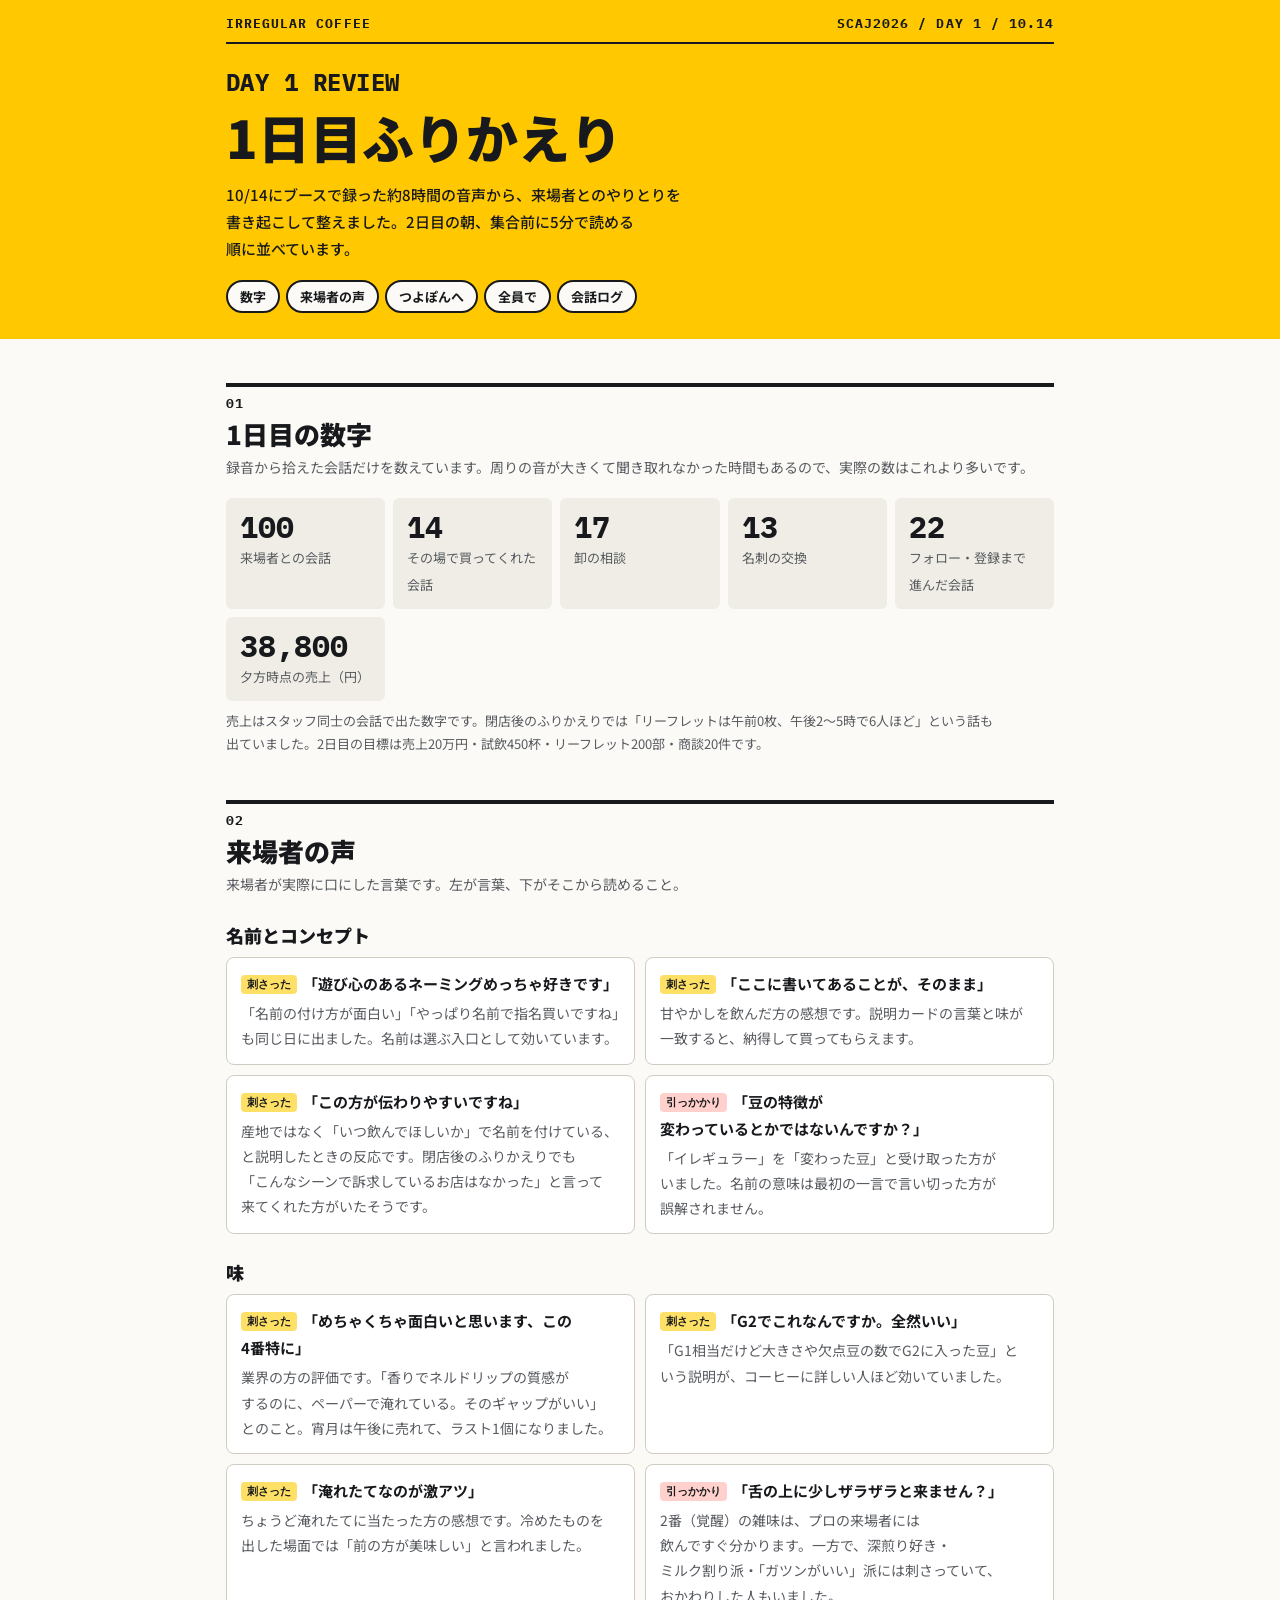
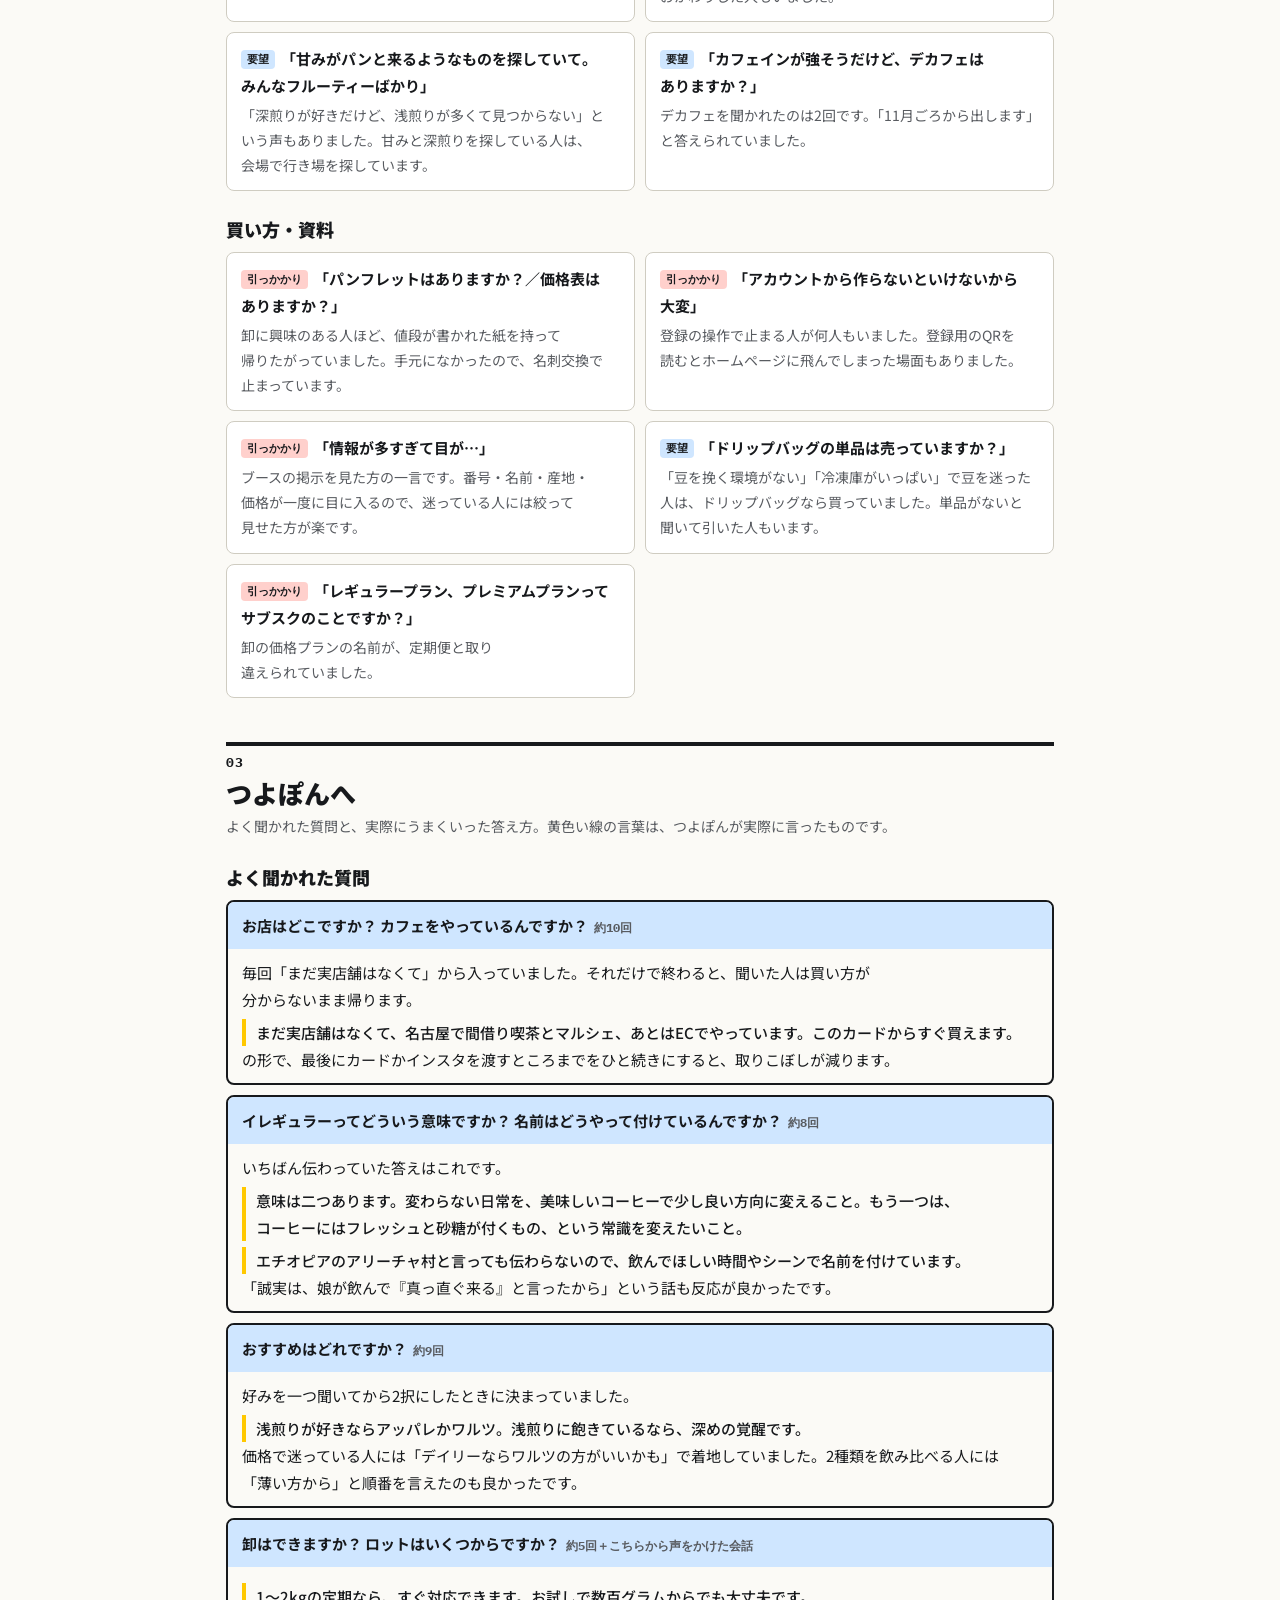
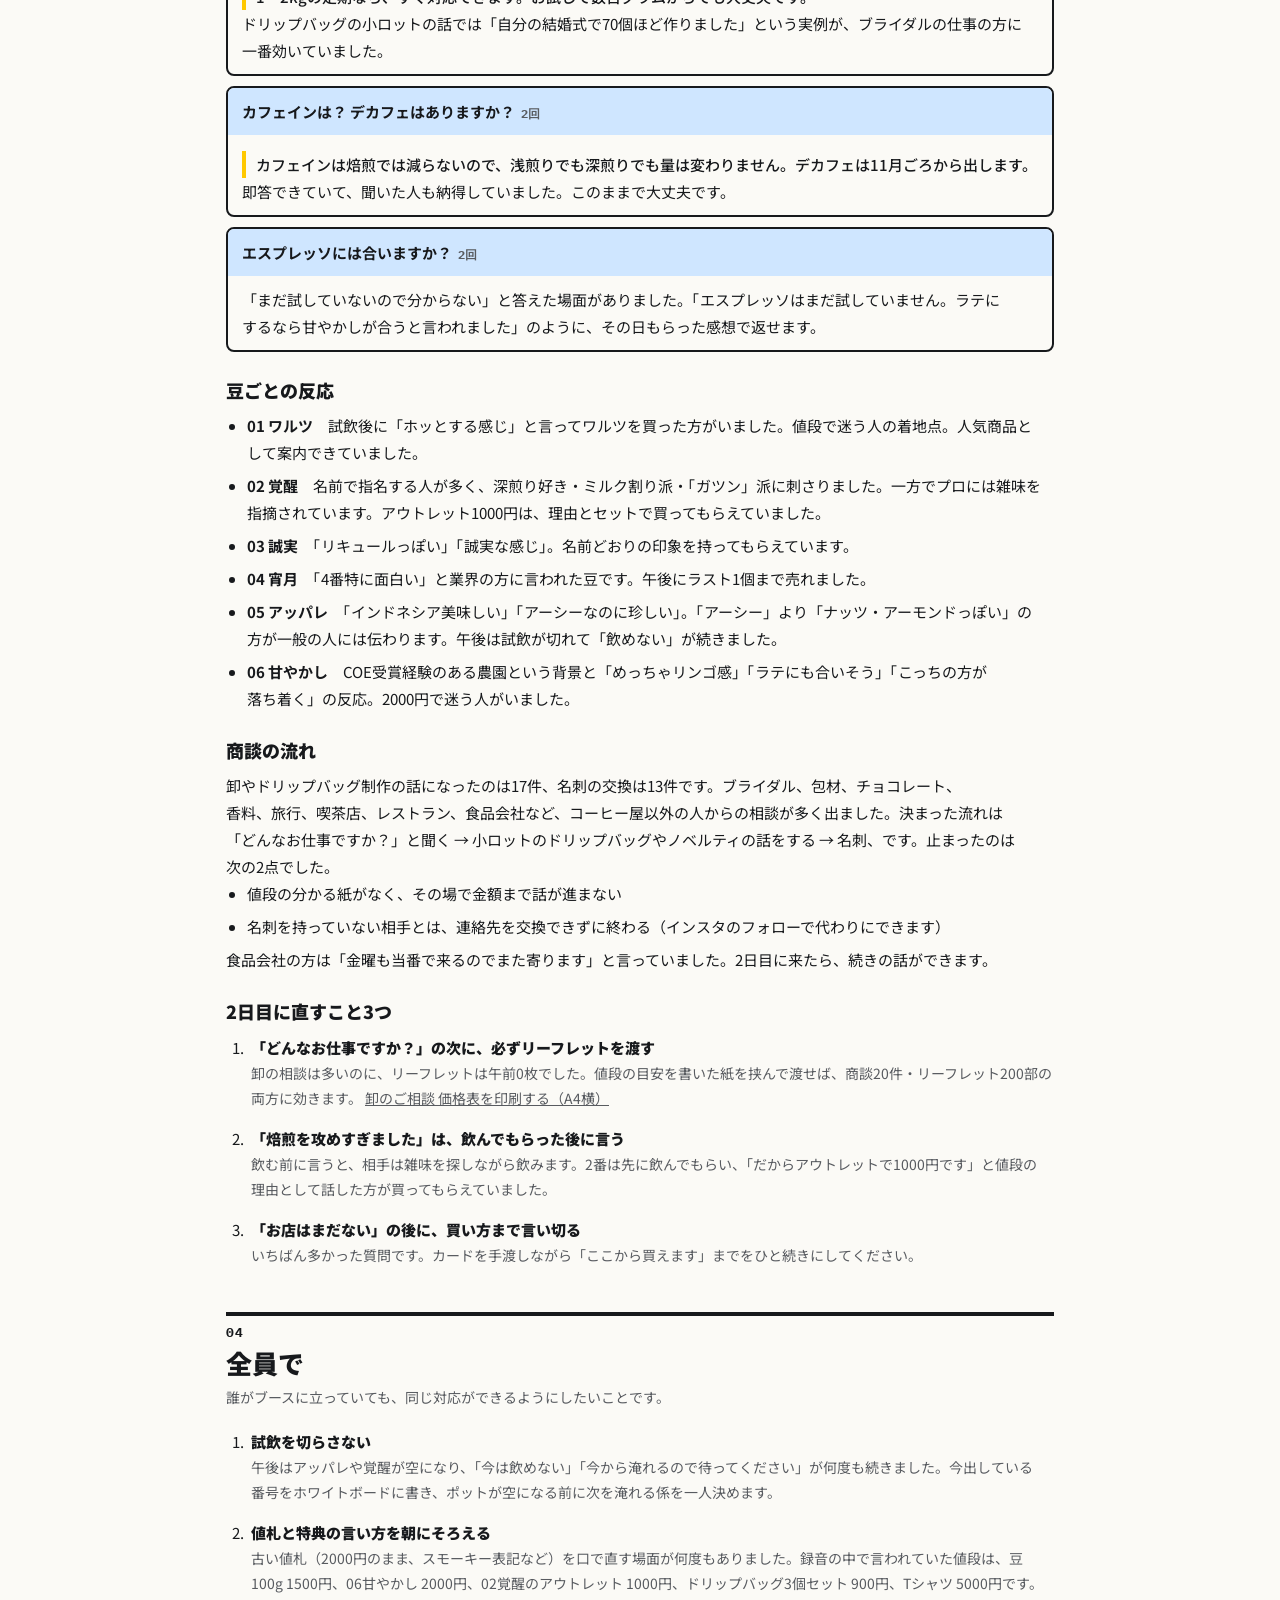
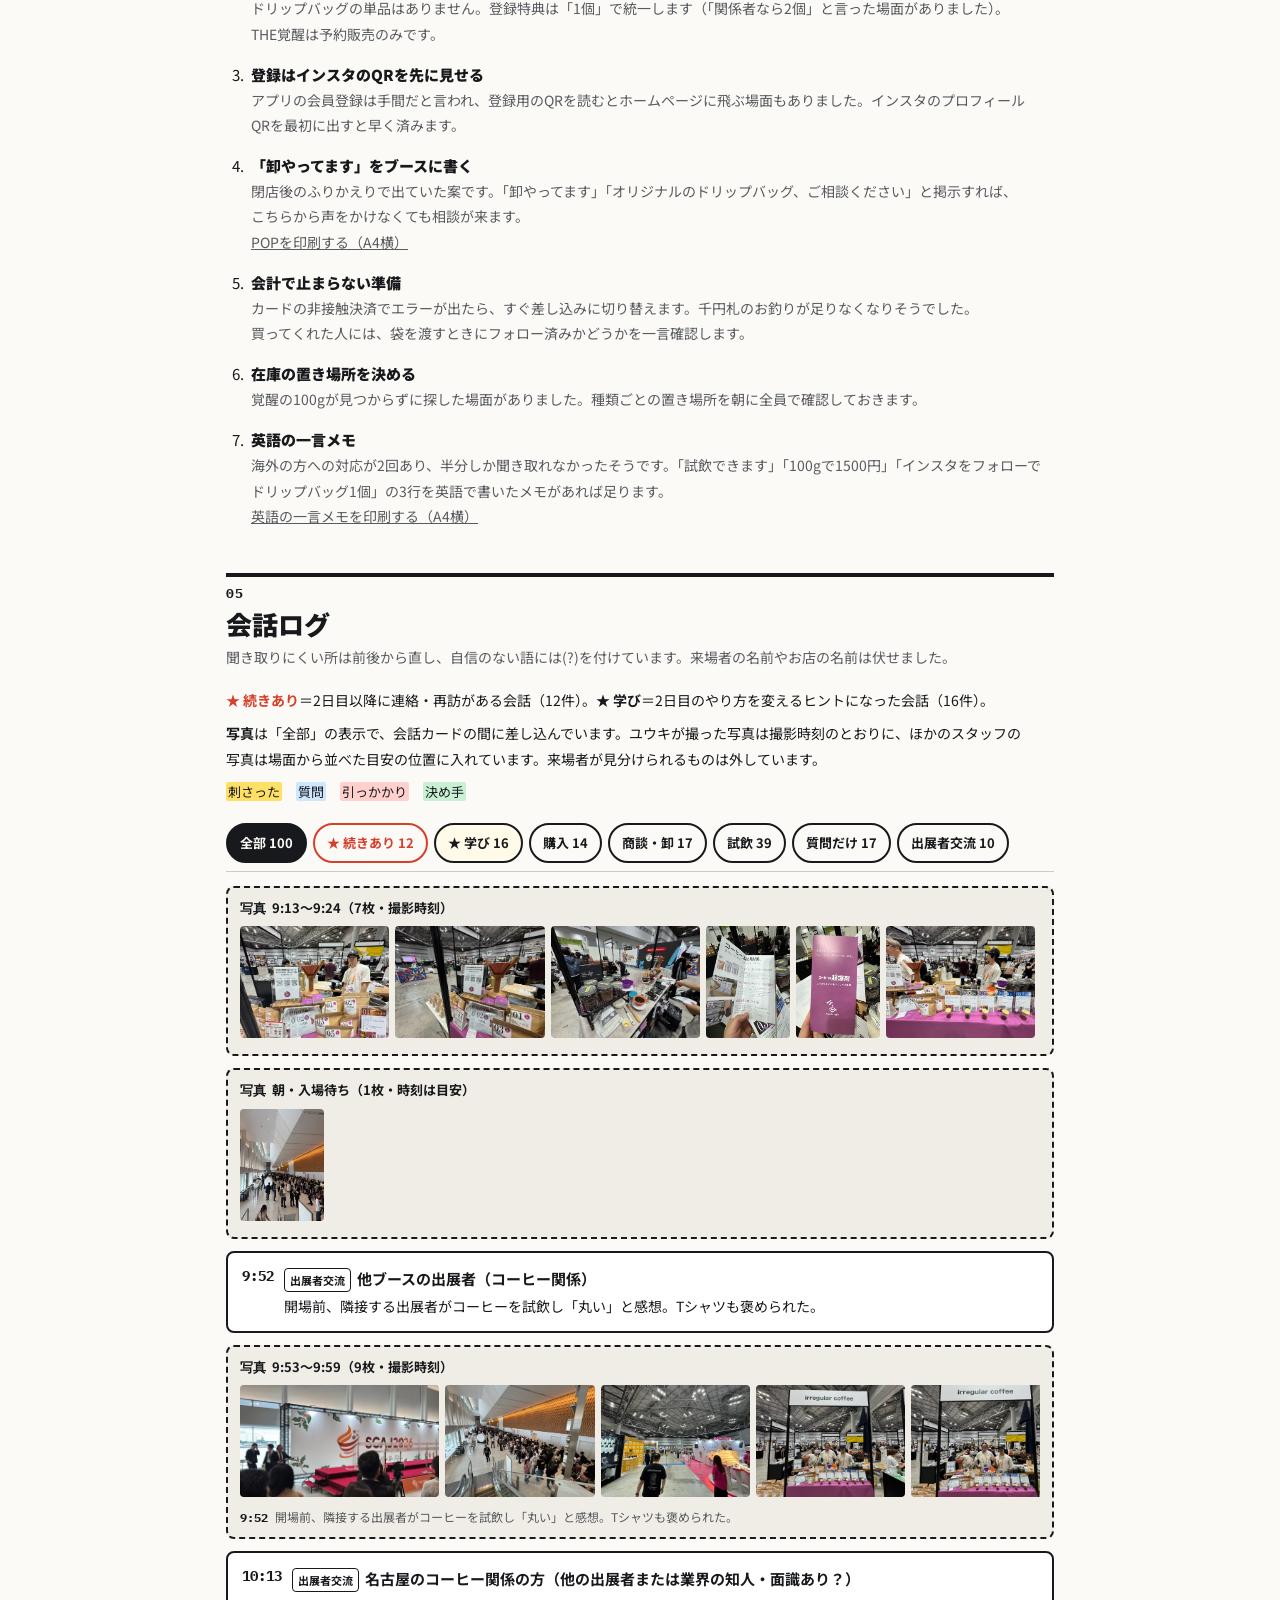
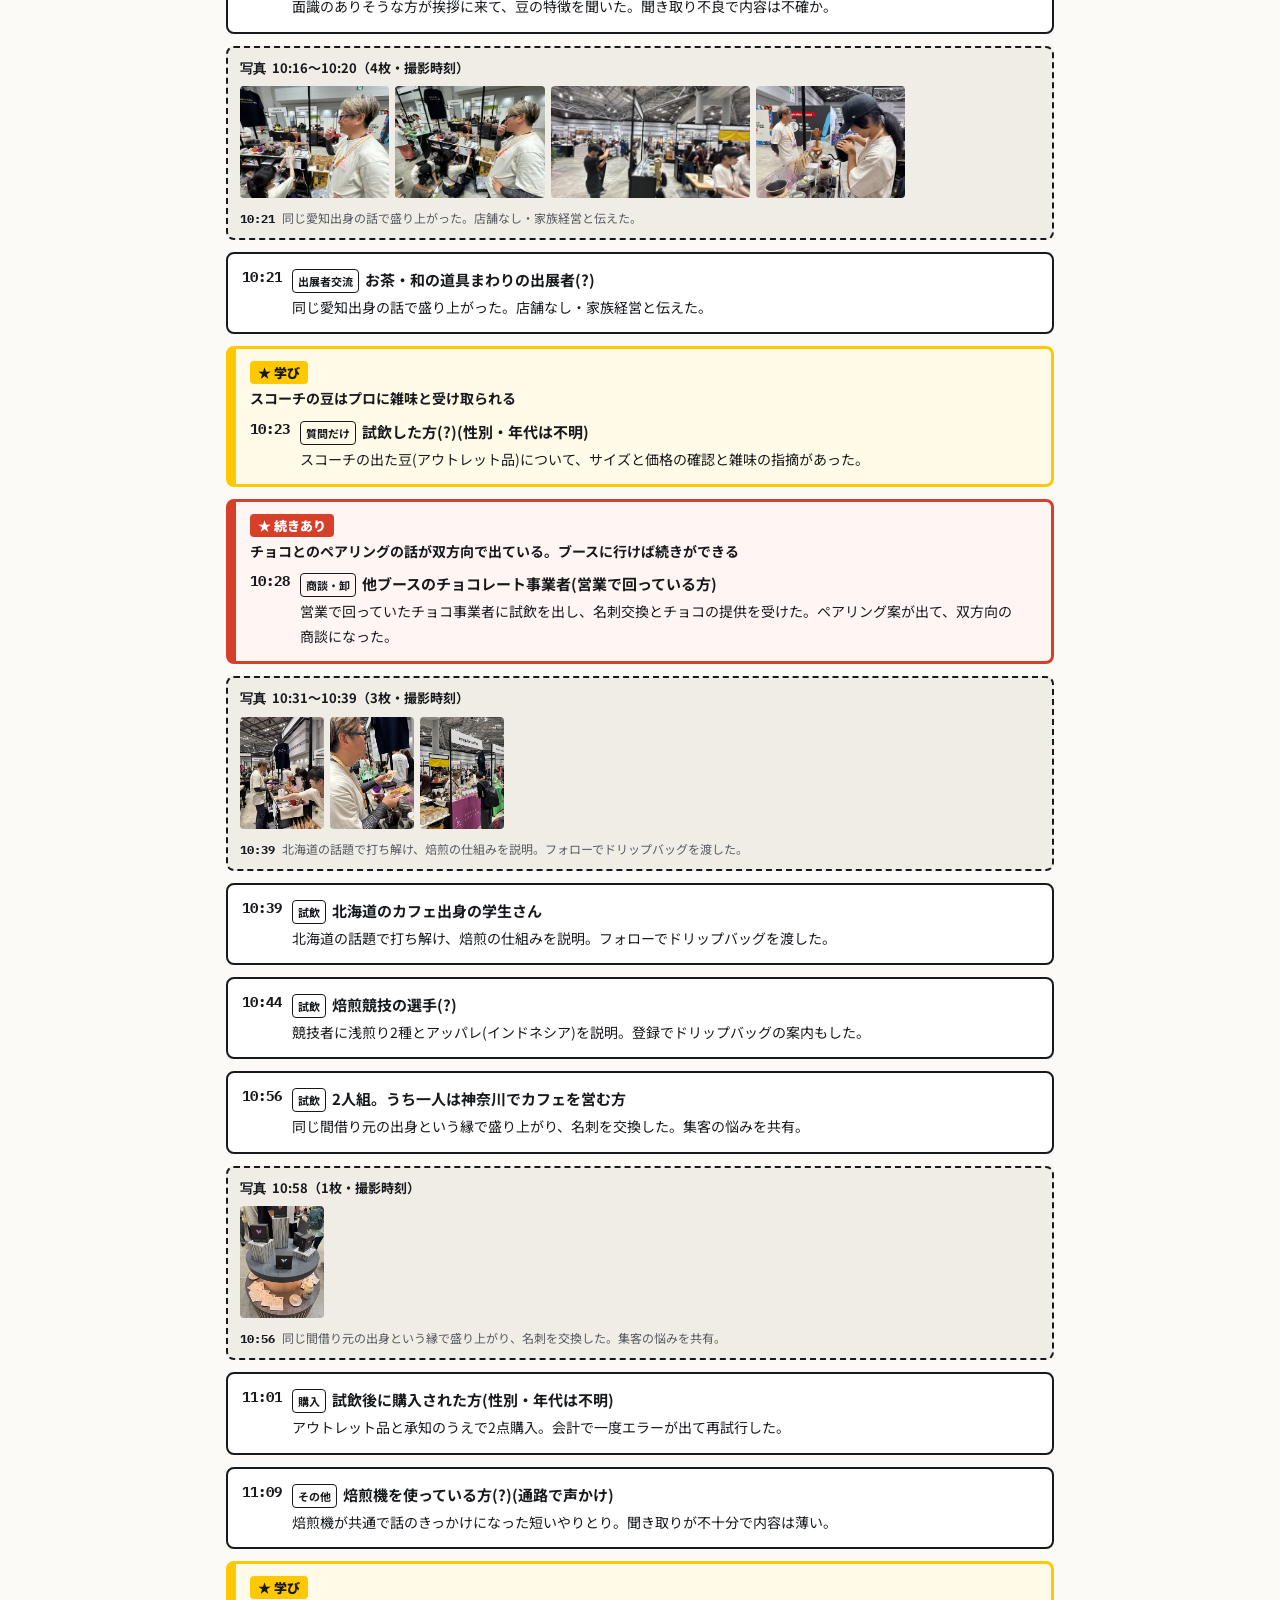
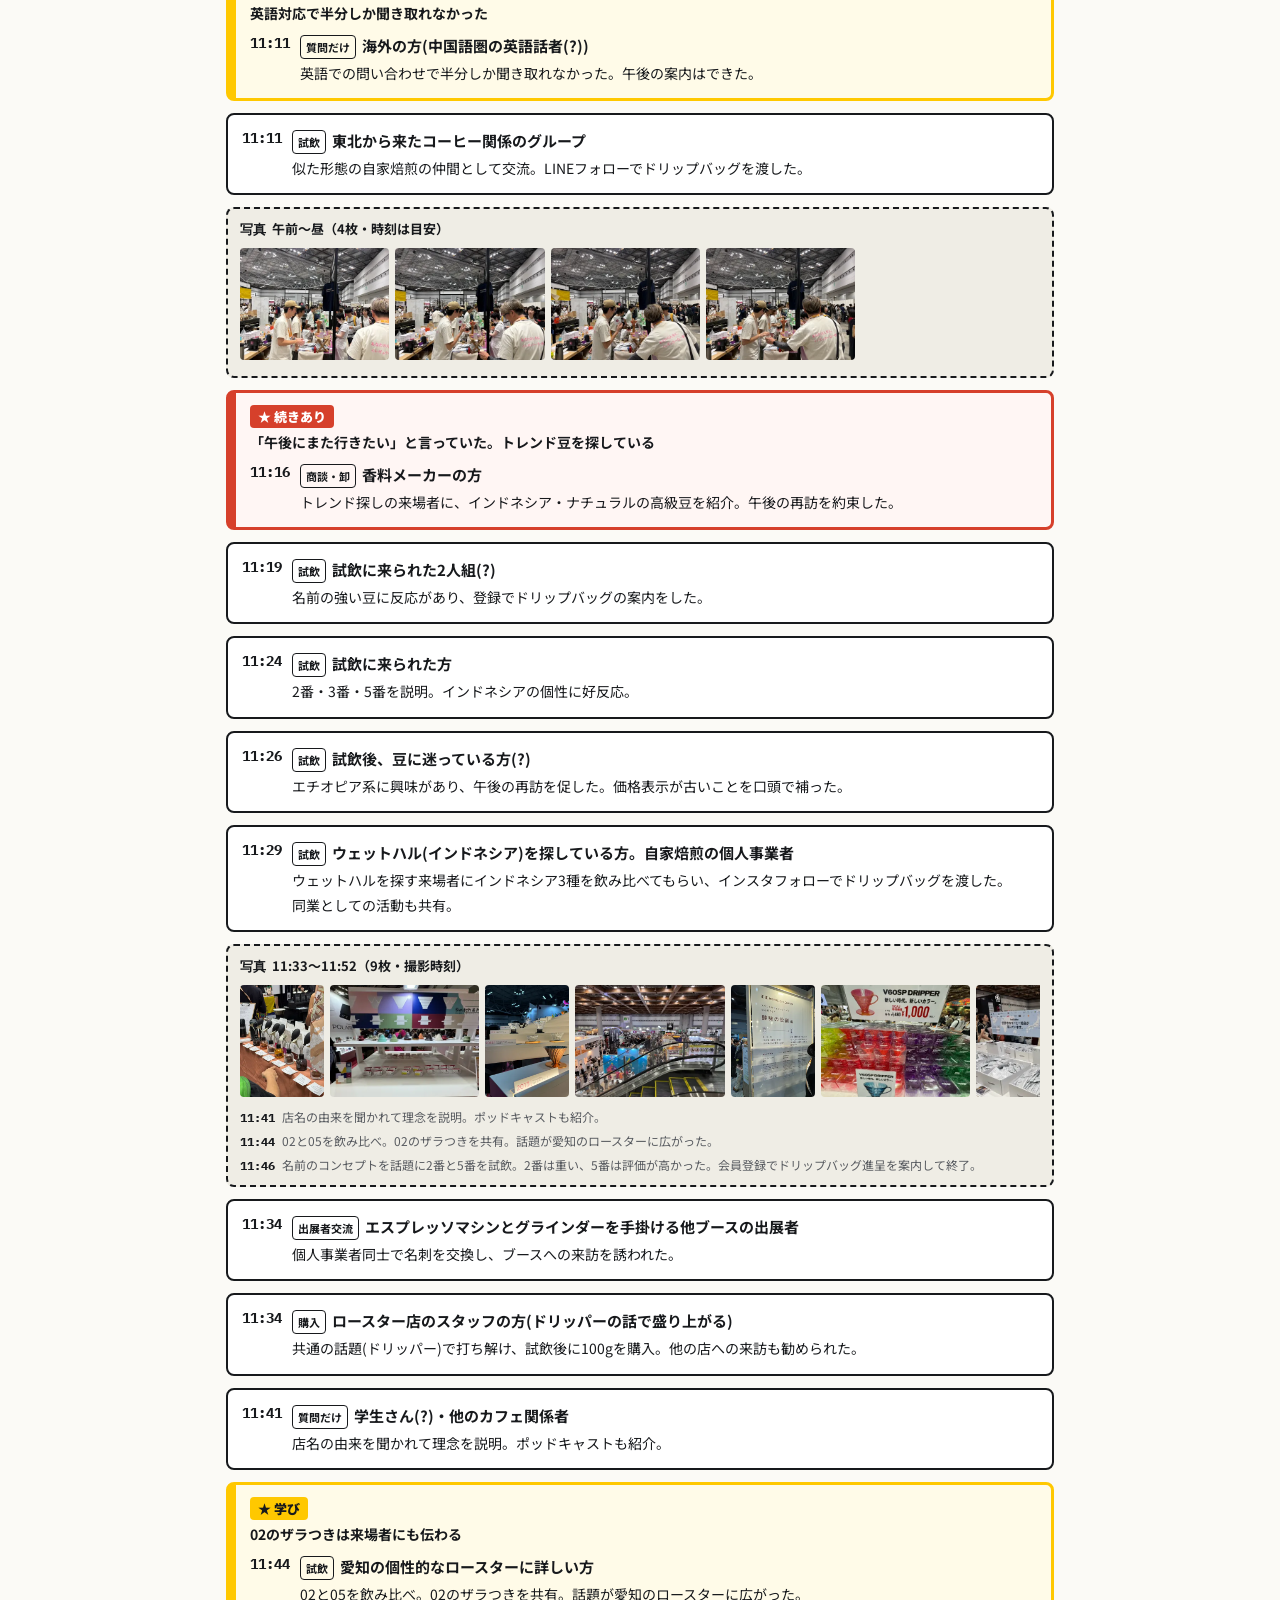
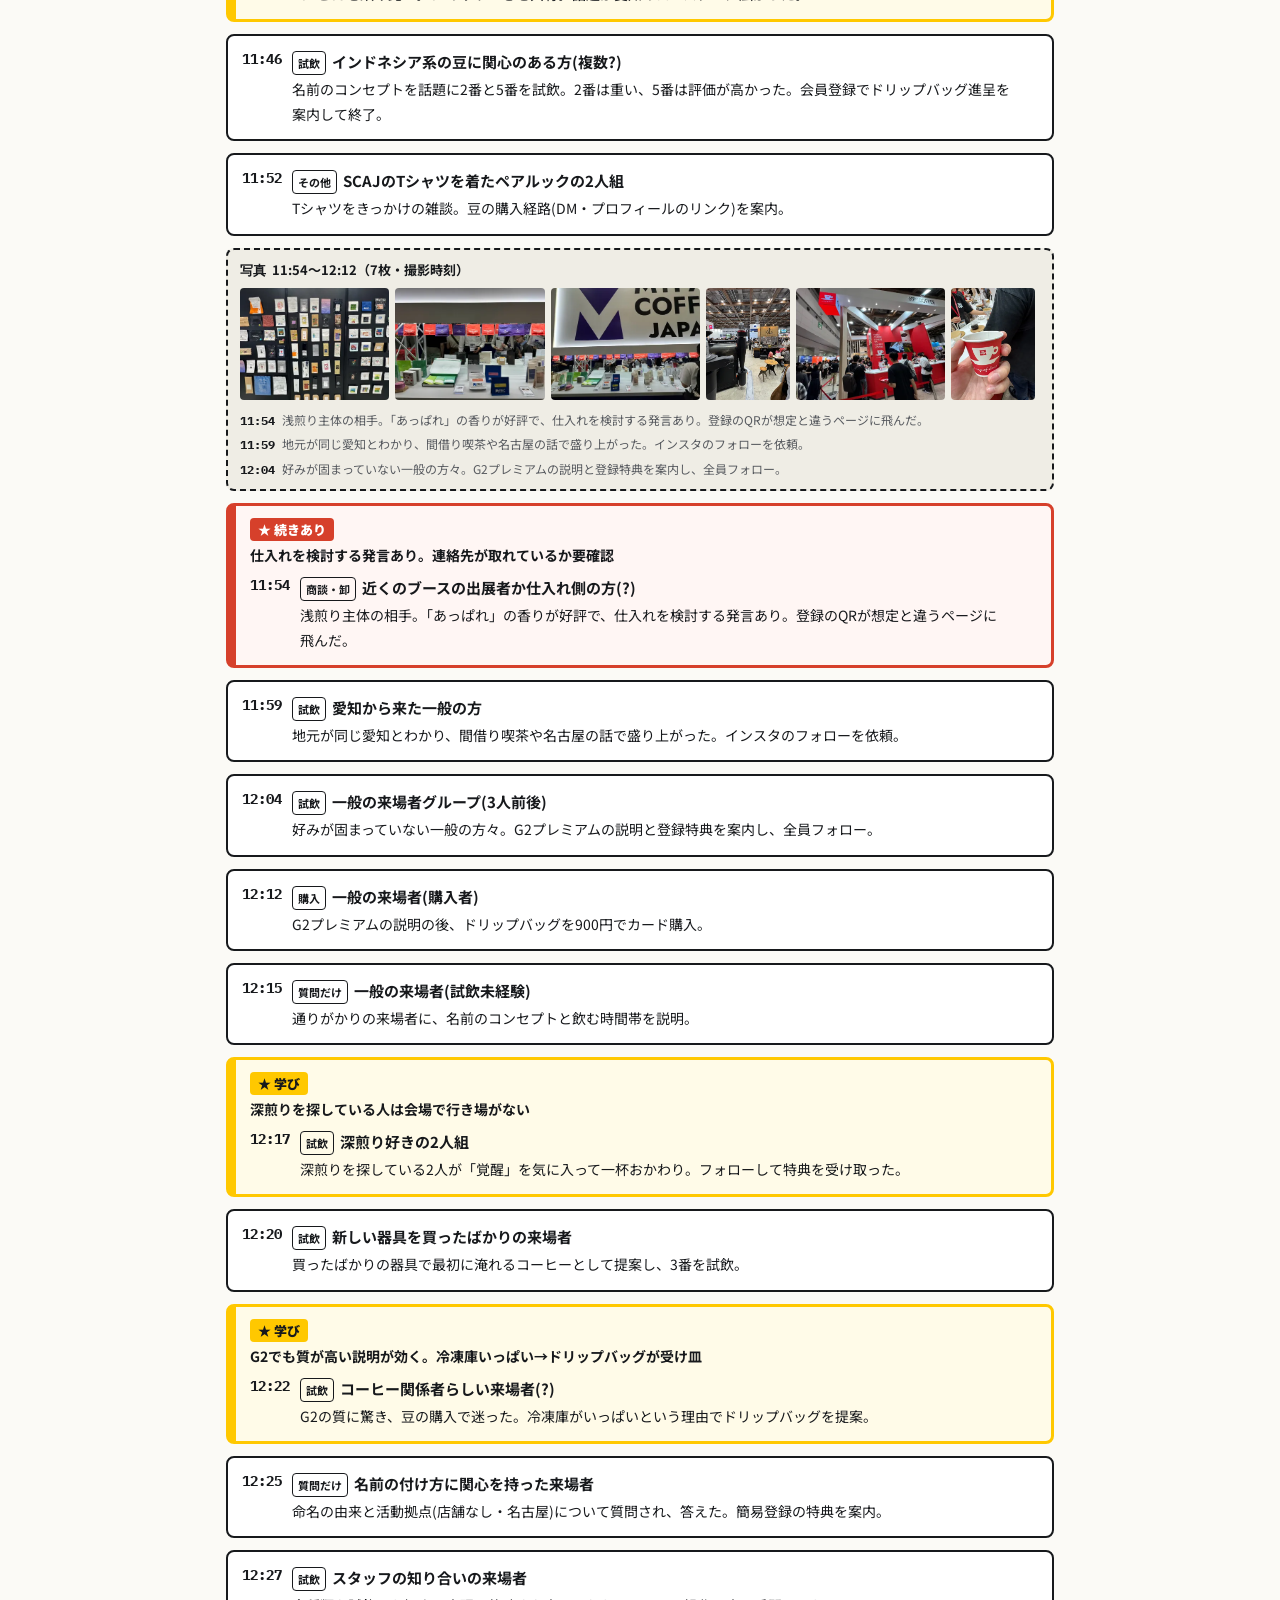
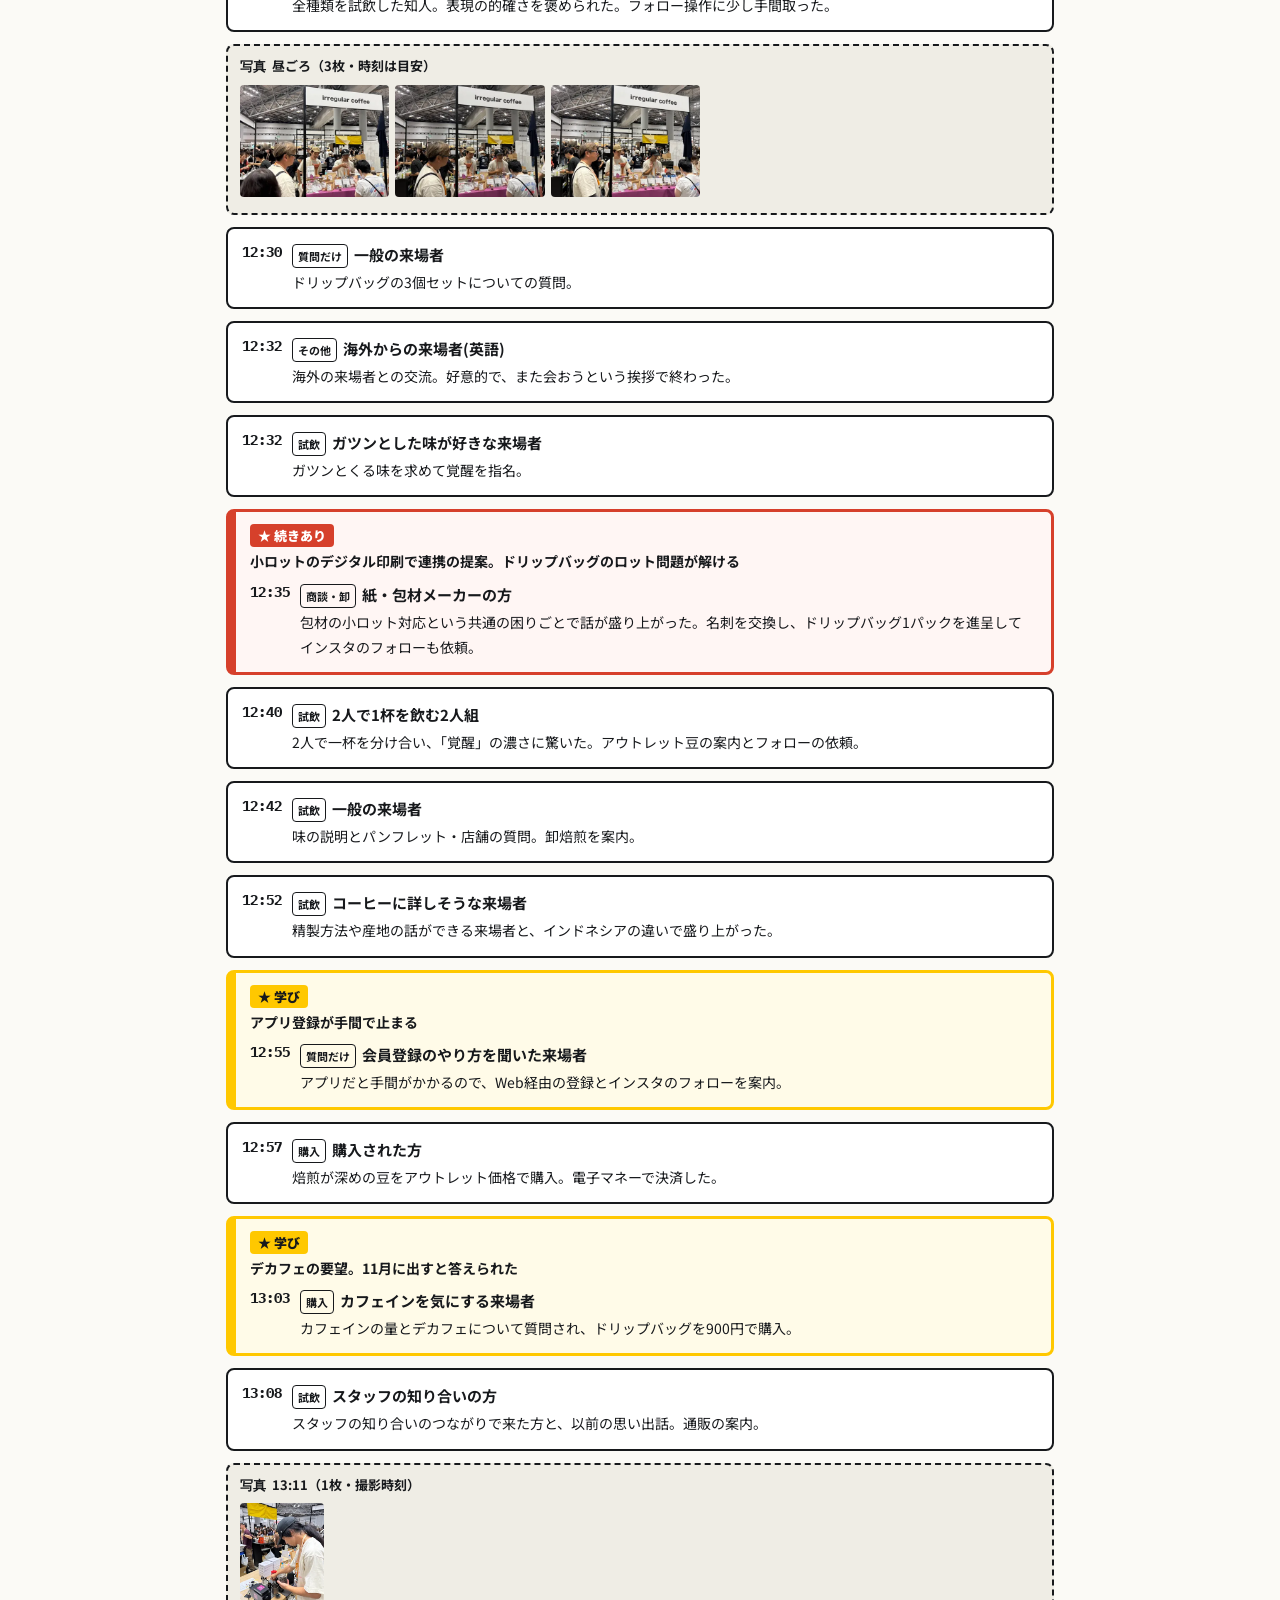
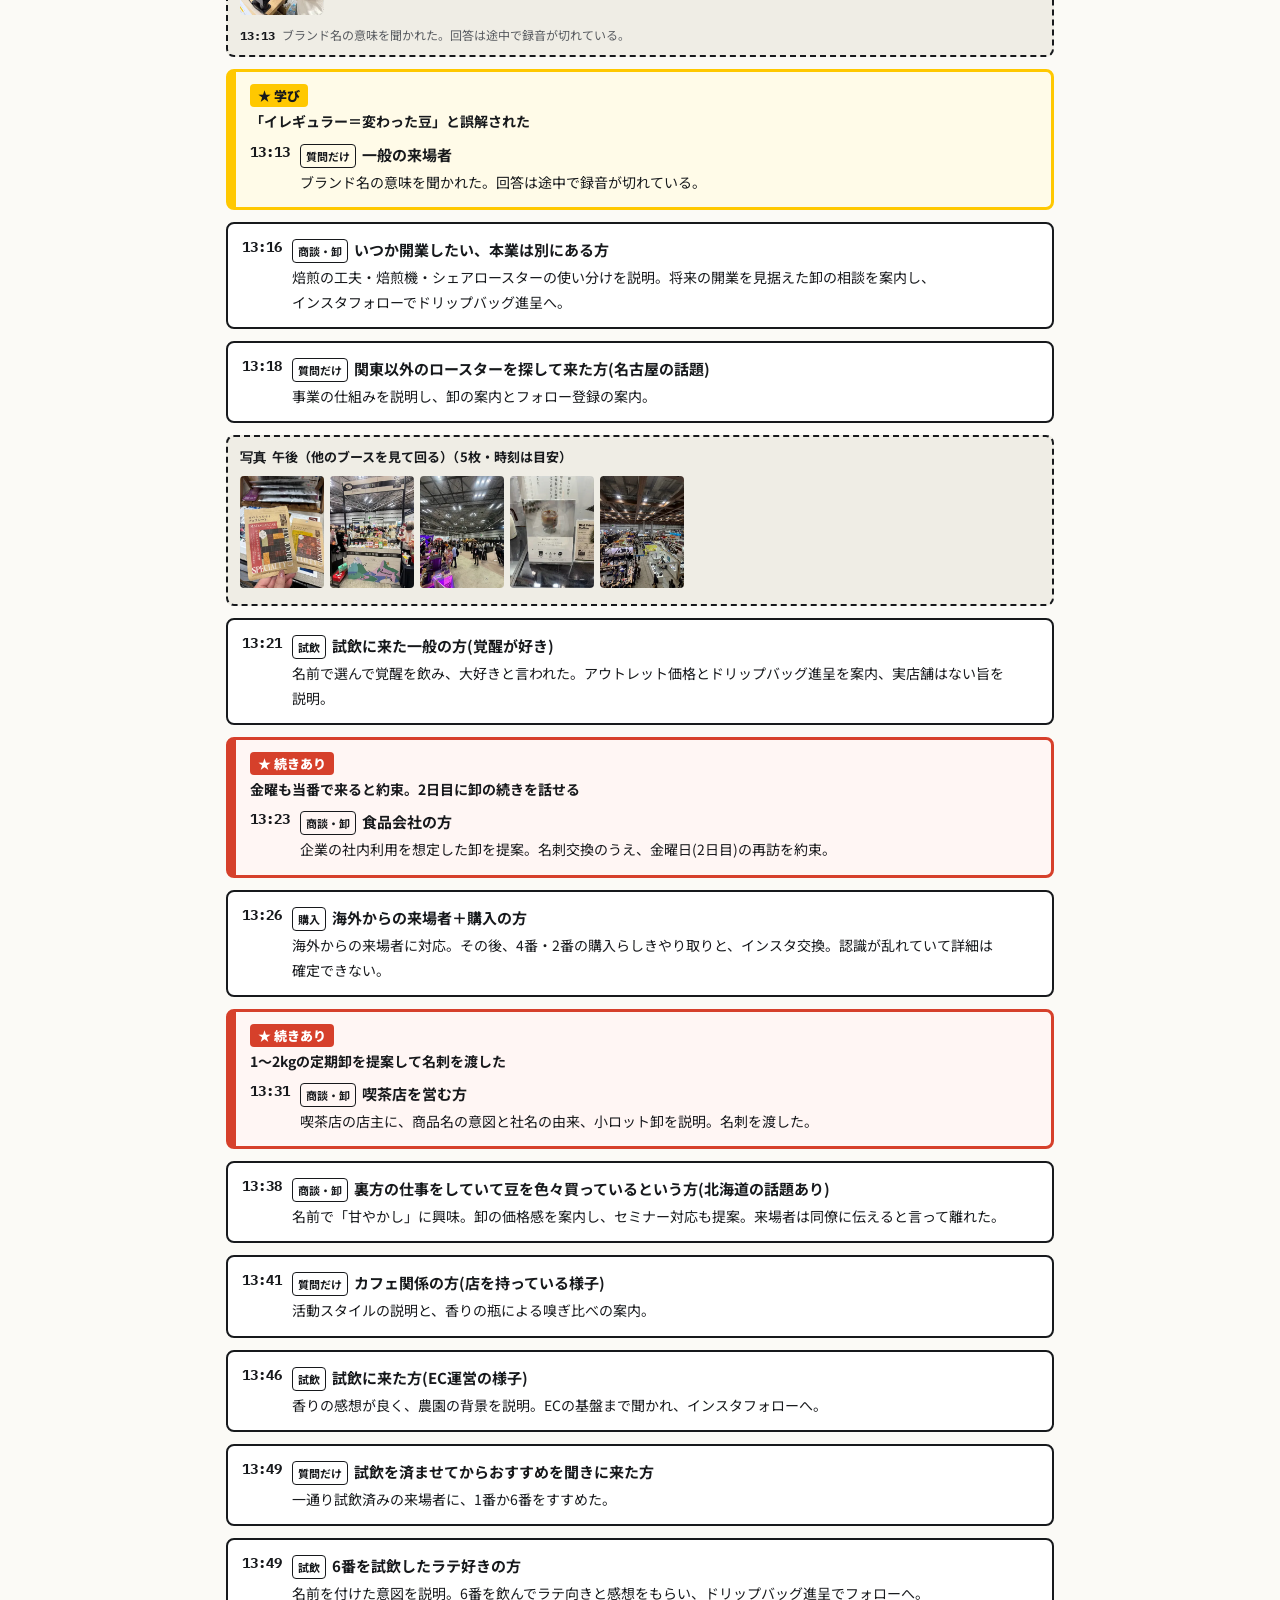
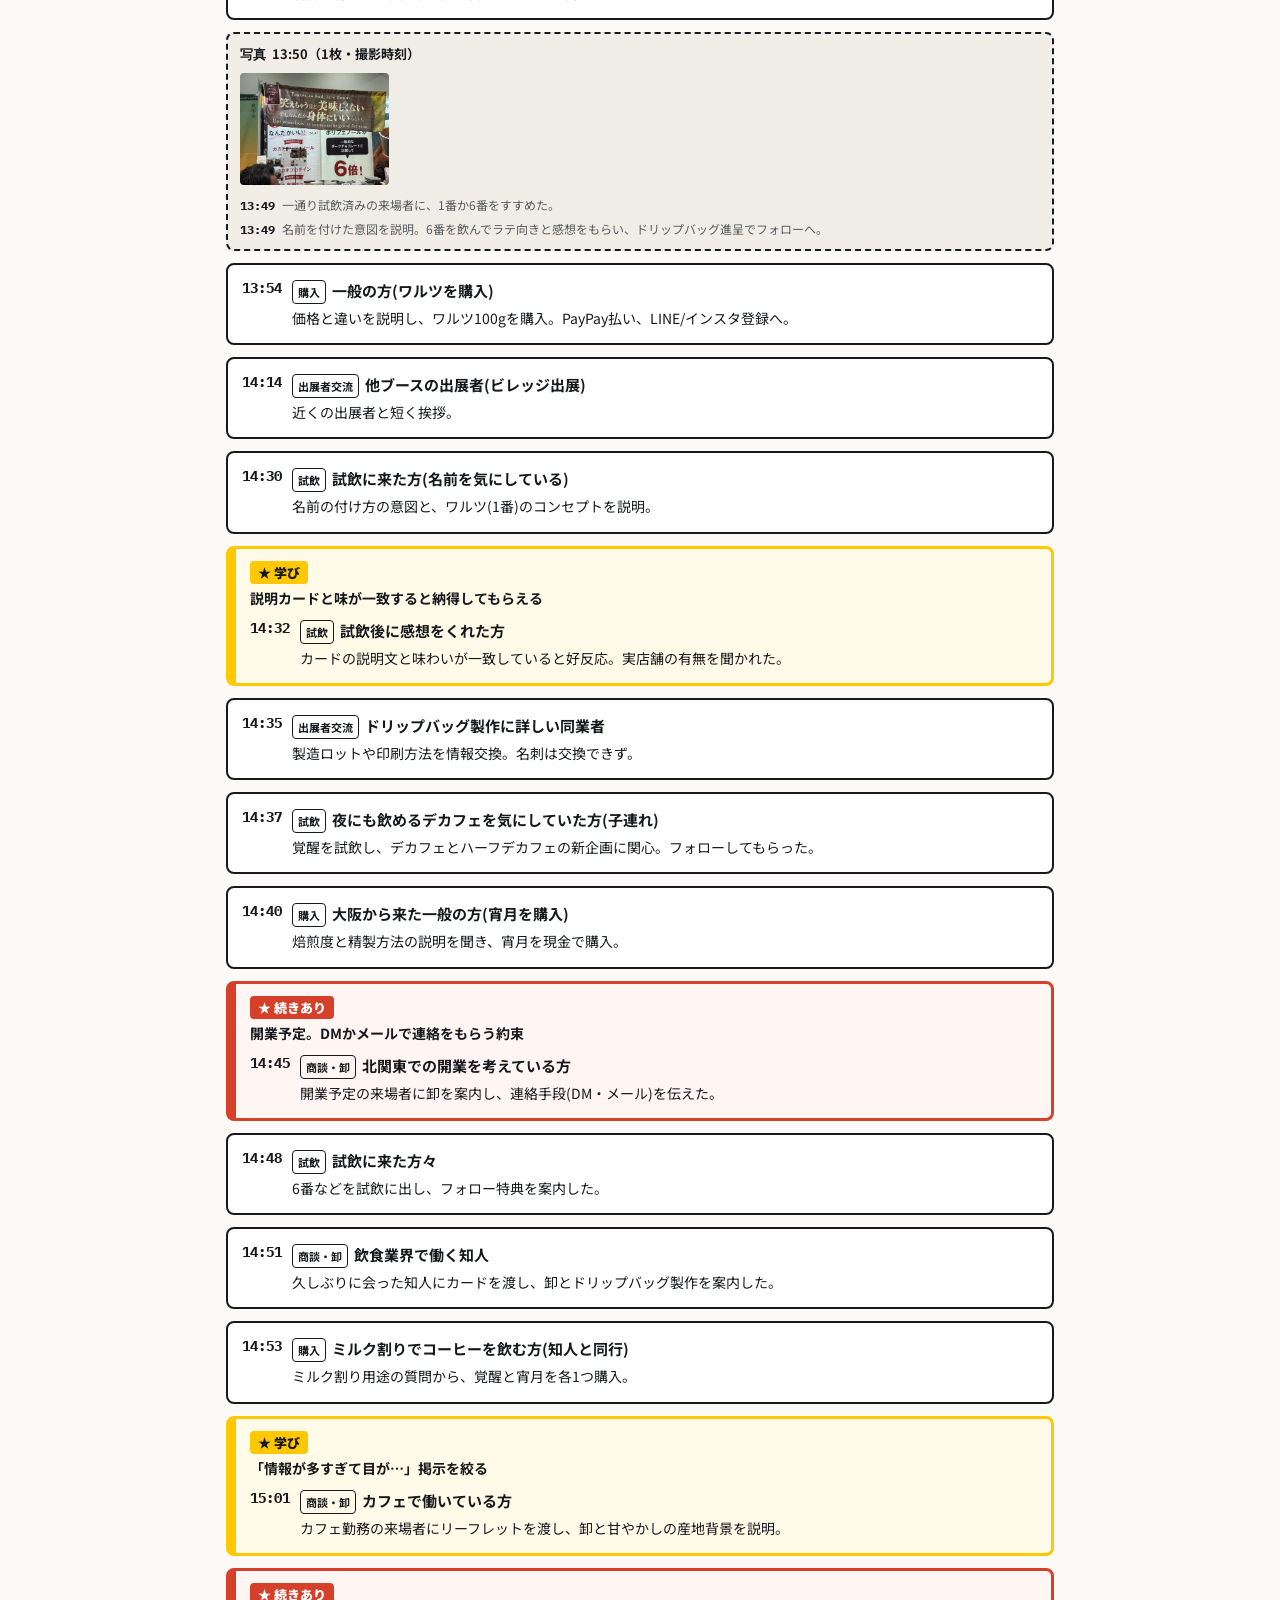
==== commit 21dde8bc: "卸のご相談 価格表（A4横・卸の欄は手書き）を追加し、2日目に直すこと1からリンク Co-Authored-By: Claude Sonnet 5.5 <noreply@anthropic.com>" ====
--- a/index.html
+++ b/index.html
@@ -213,7 +213,7 @@
 
   <h3>2日目に直すこと3つ</h3>
   <ol class="big">
-    <li><b>「どんなお仕事ですか？」の次に、必ずリーフレットを渡す</b><span class="why">卸の相談は多いのに、リーフレットは午前0枚でした。値段の目安を書いた紙を挟んで渡せば、商談20件・リーフレット200部の両方に効きます。</span></li>
+    <li><b>「どんなお仕事ですか？」の次に、必ずリーフレットを渡す</b><span class="why">卸の相談は多いのに、リーフレットは午前0枚でした。値段の目安を書いた紙を挟んで渡せば、商談20件・リーフレット200部の両方に効きます。 <a href="print/oroshi-kakaku.pdf">卸のご相談 価格表を印刷する（A4横）</a></span></li>
     <li><b>「焙煎を攻めすぎました」は、飲んでもらった後に言う</b><span class="why">飲む前に言うと、相手は雑味を探しながら飲みます。2番は先に飲んでもらい、「だからアウトレットで1000円です」と値段の理由として話した方が買ってもらえていました。</span></li>
     <li><b>「お店はまだない」の後に、買い方まで言い切る</b><span class="why">いちばん多かった質問です。カードを手渡しながら「ここから買えます」までをひと続きにしてください。</span></li>
   </ol>
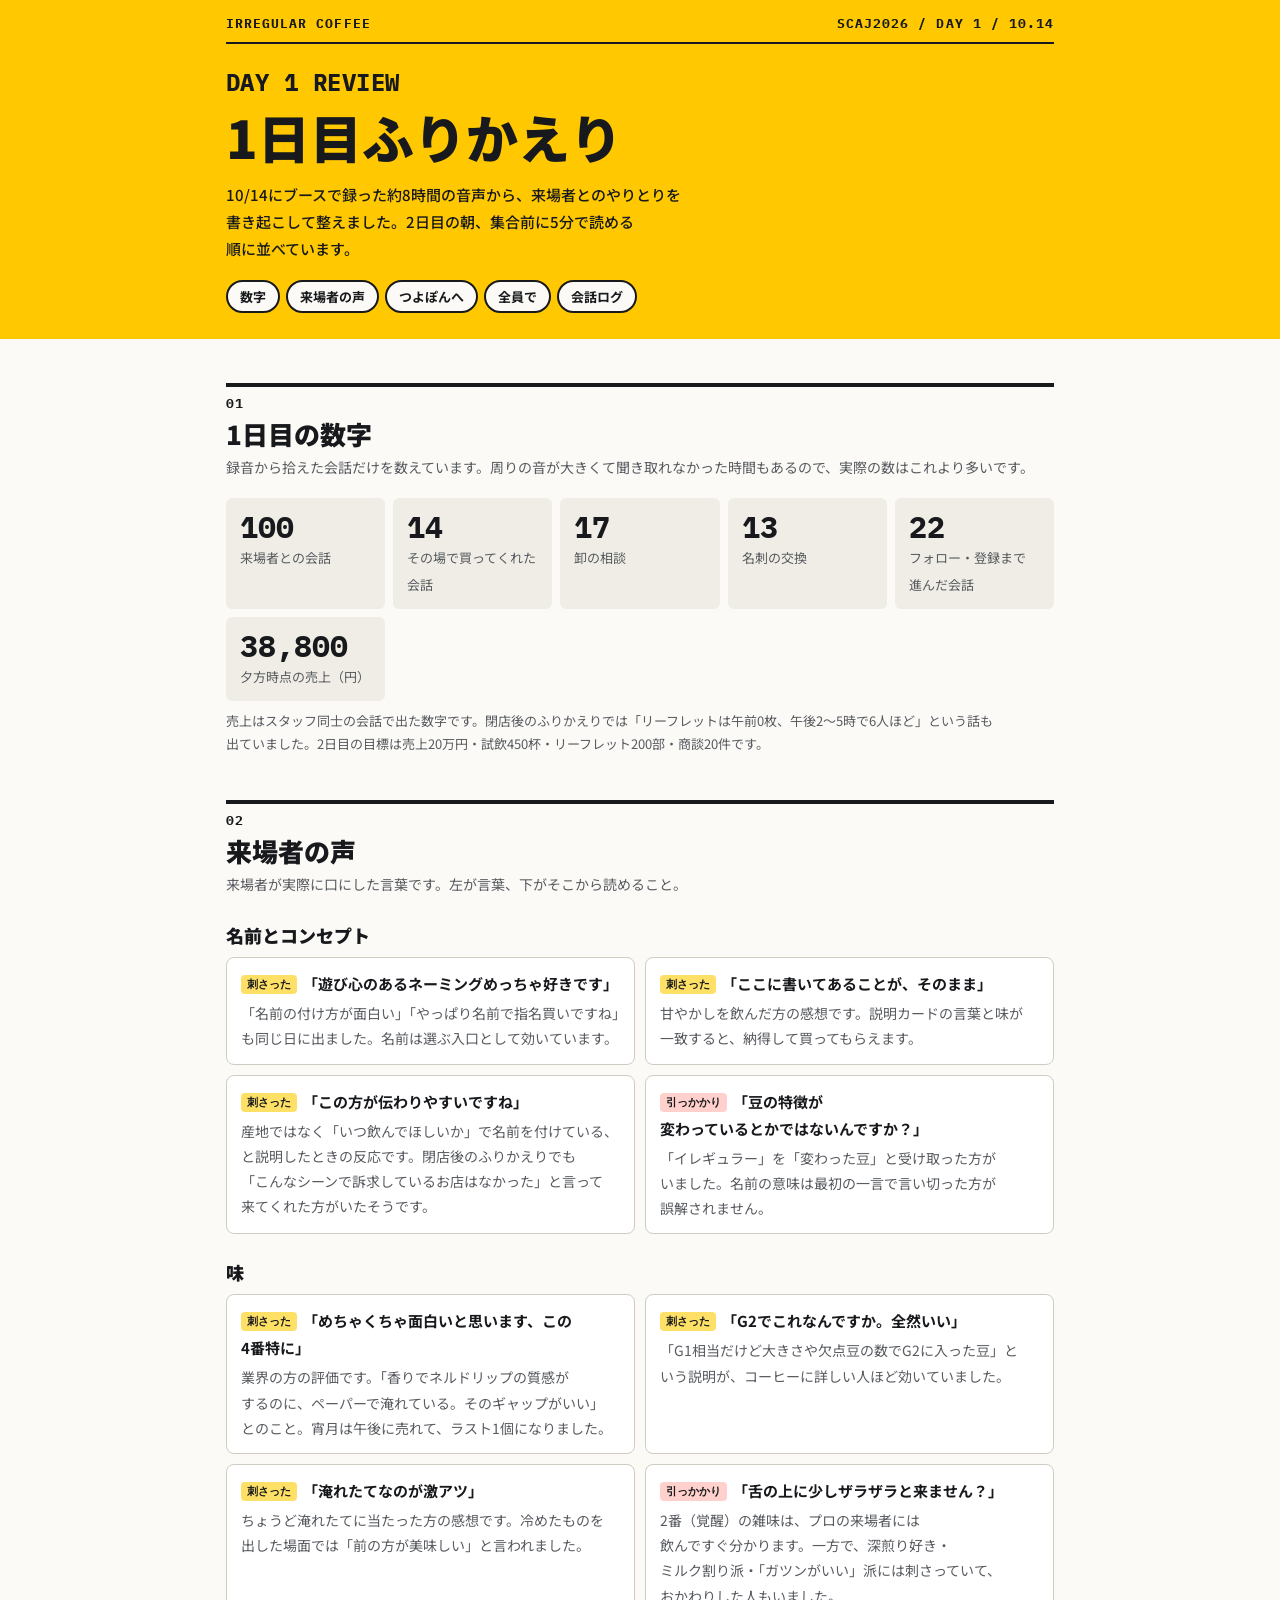
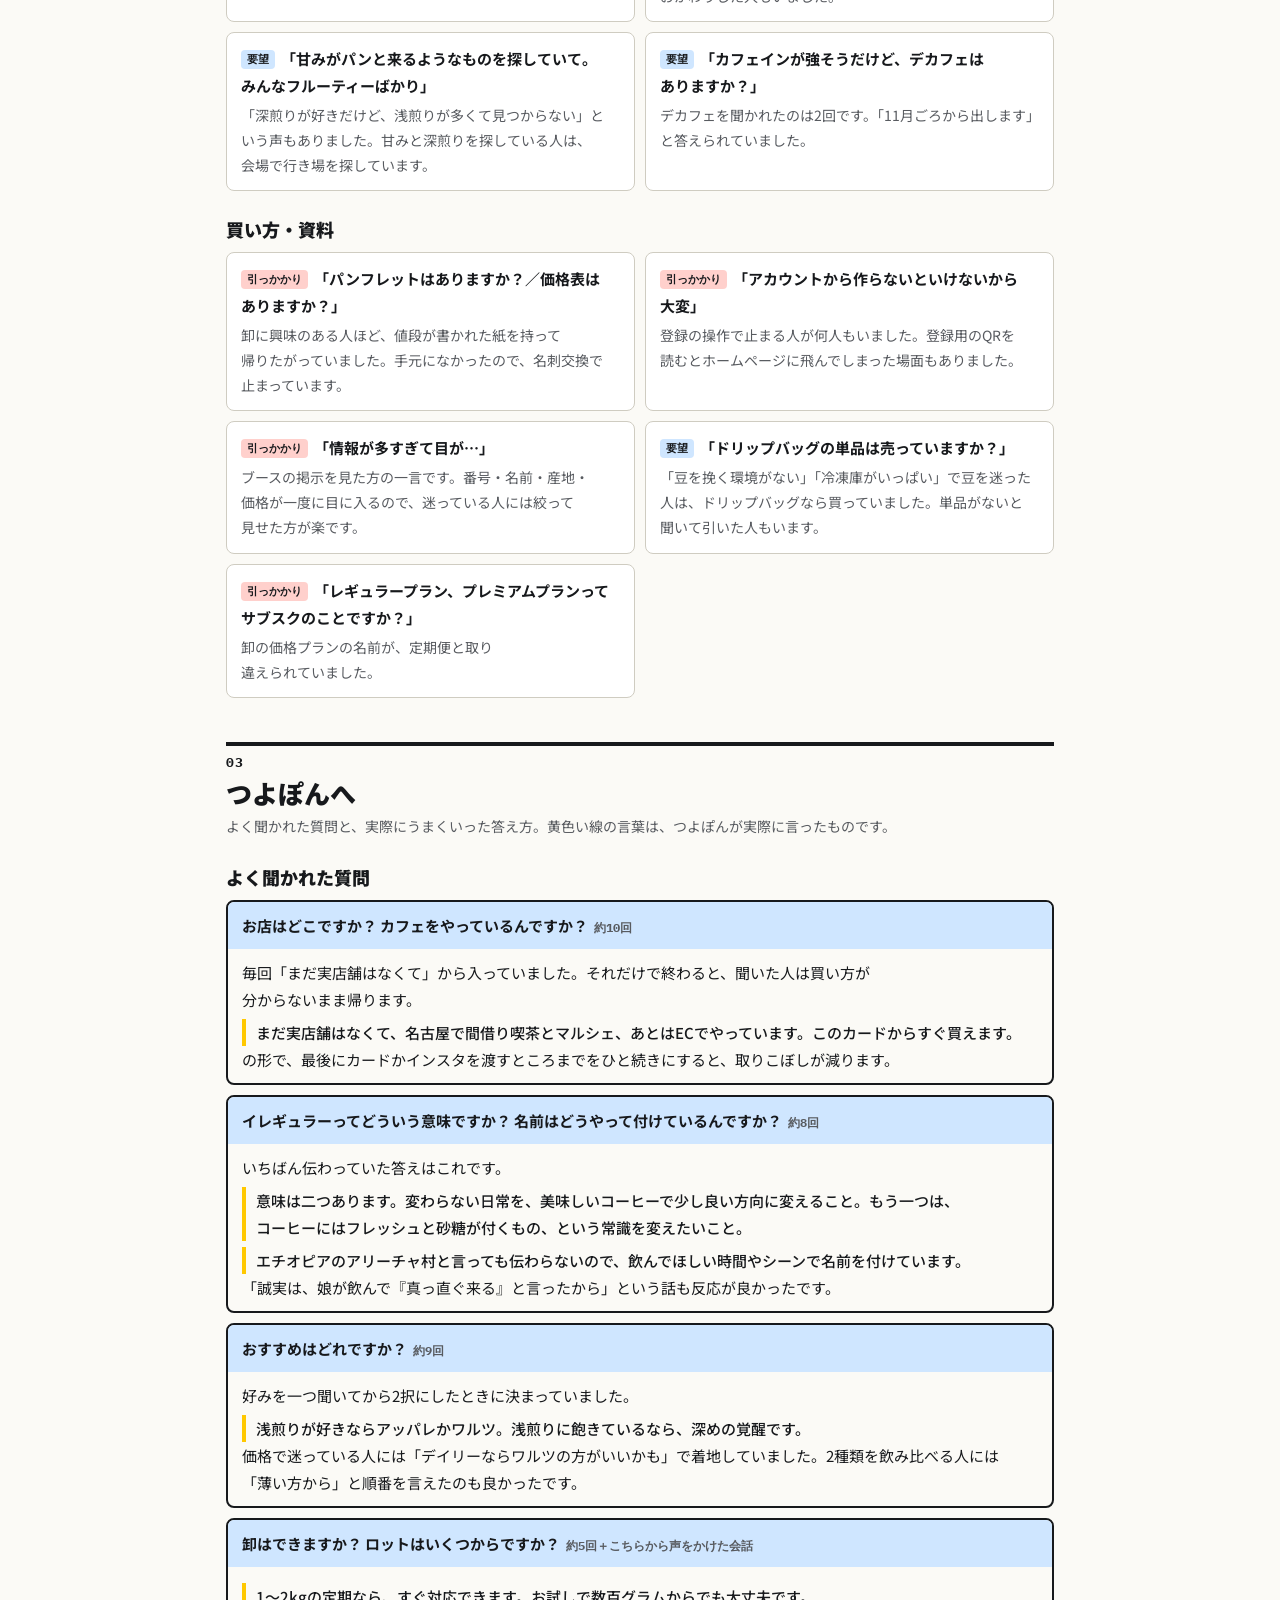
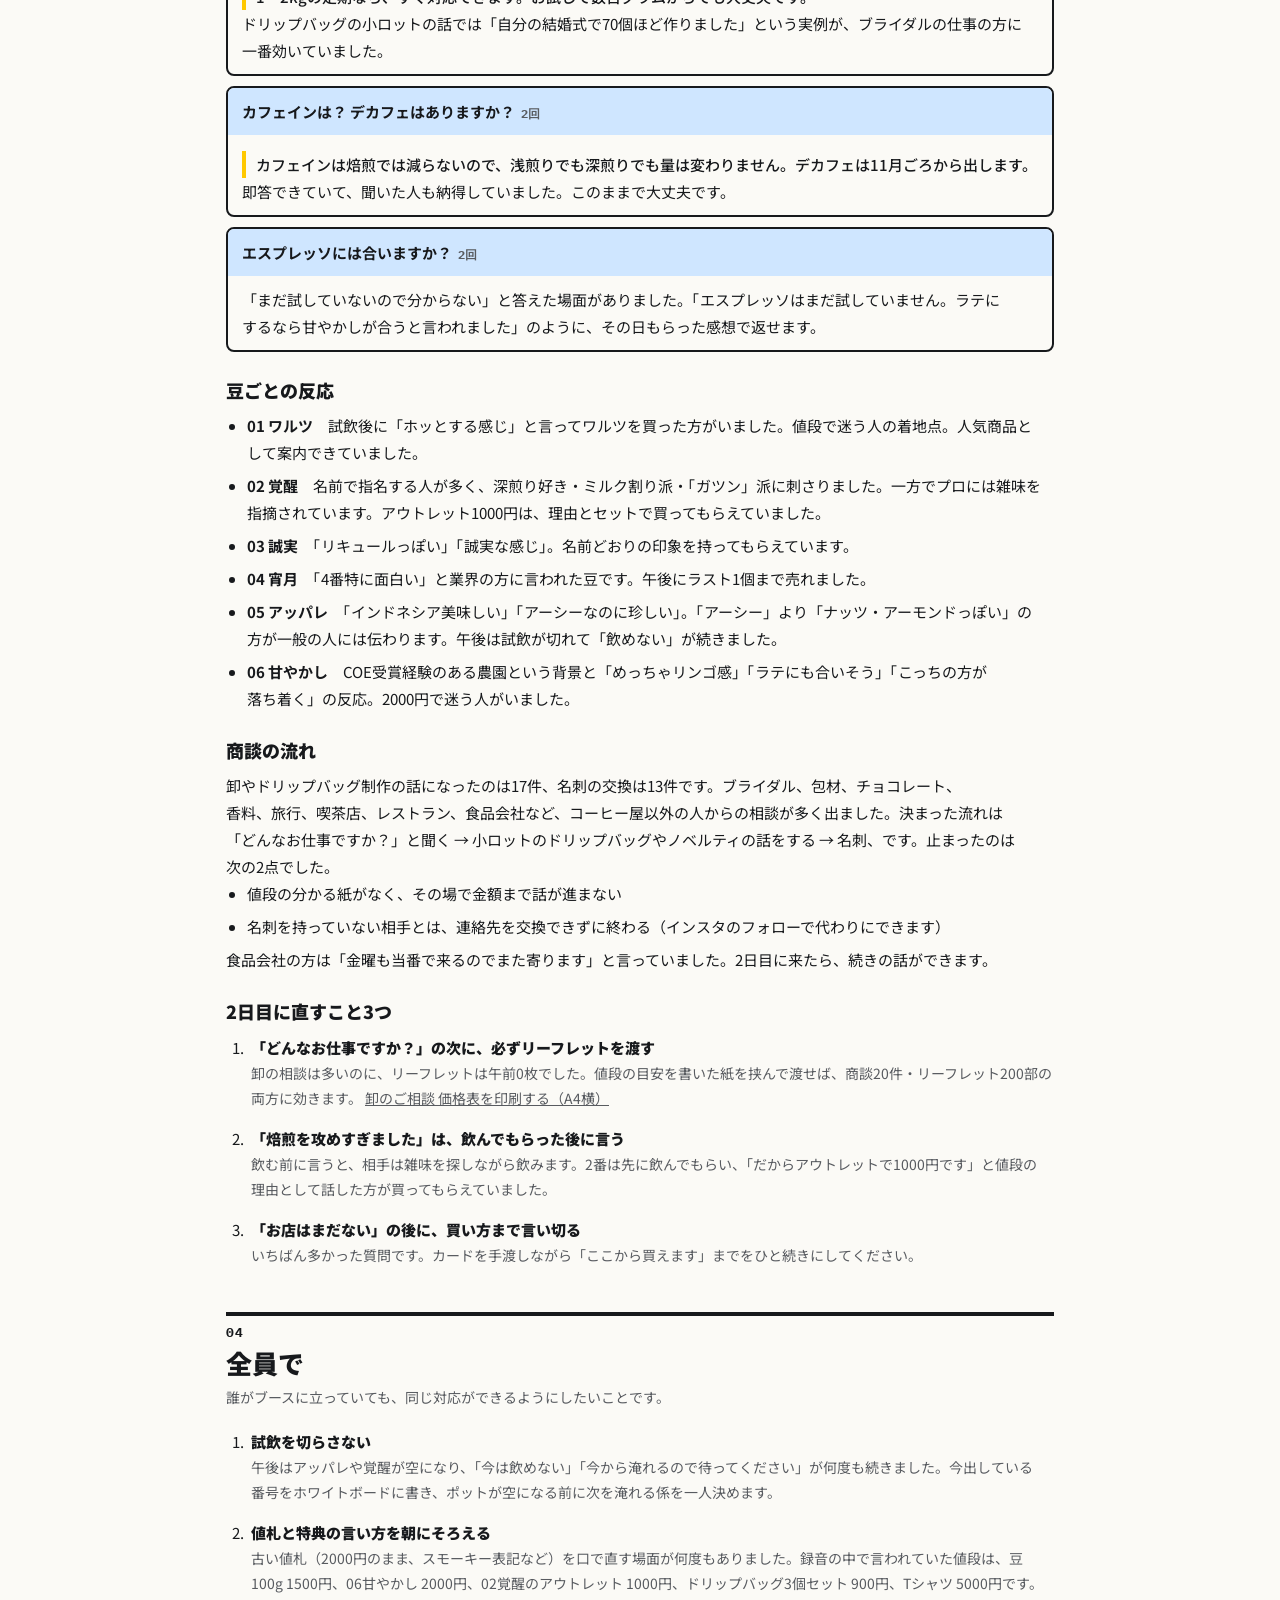
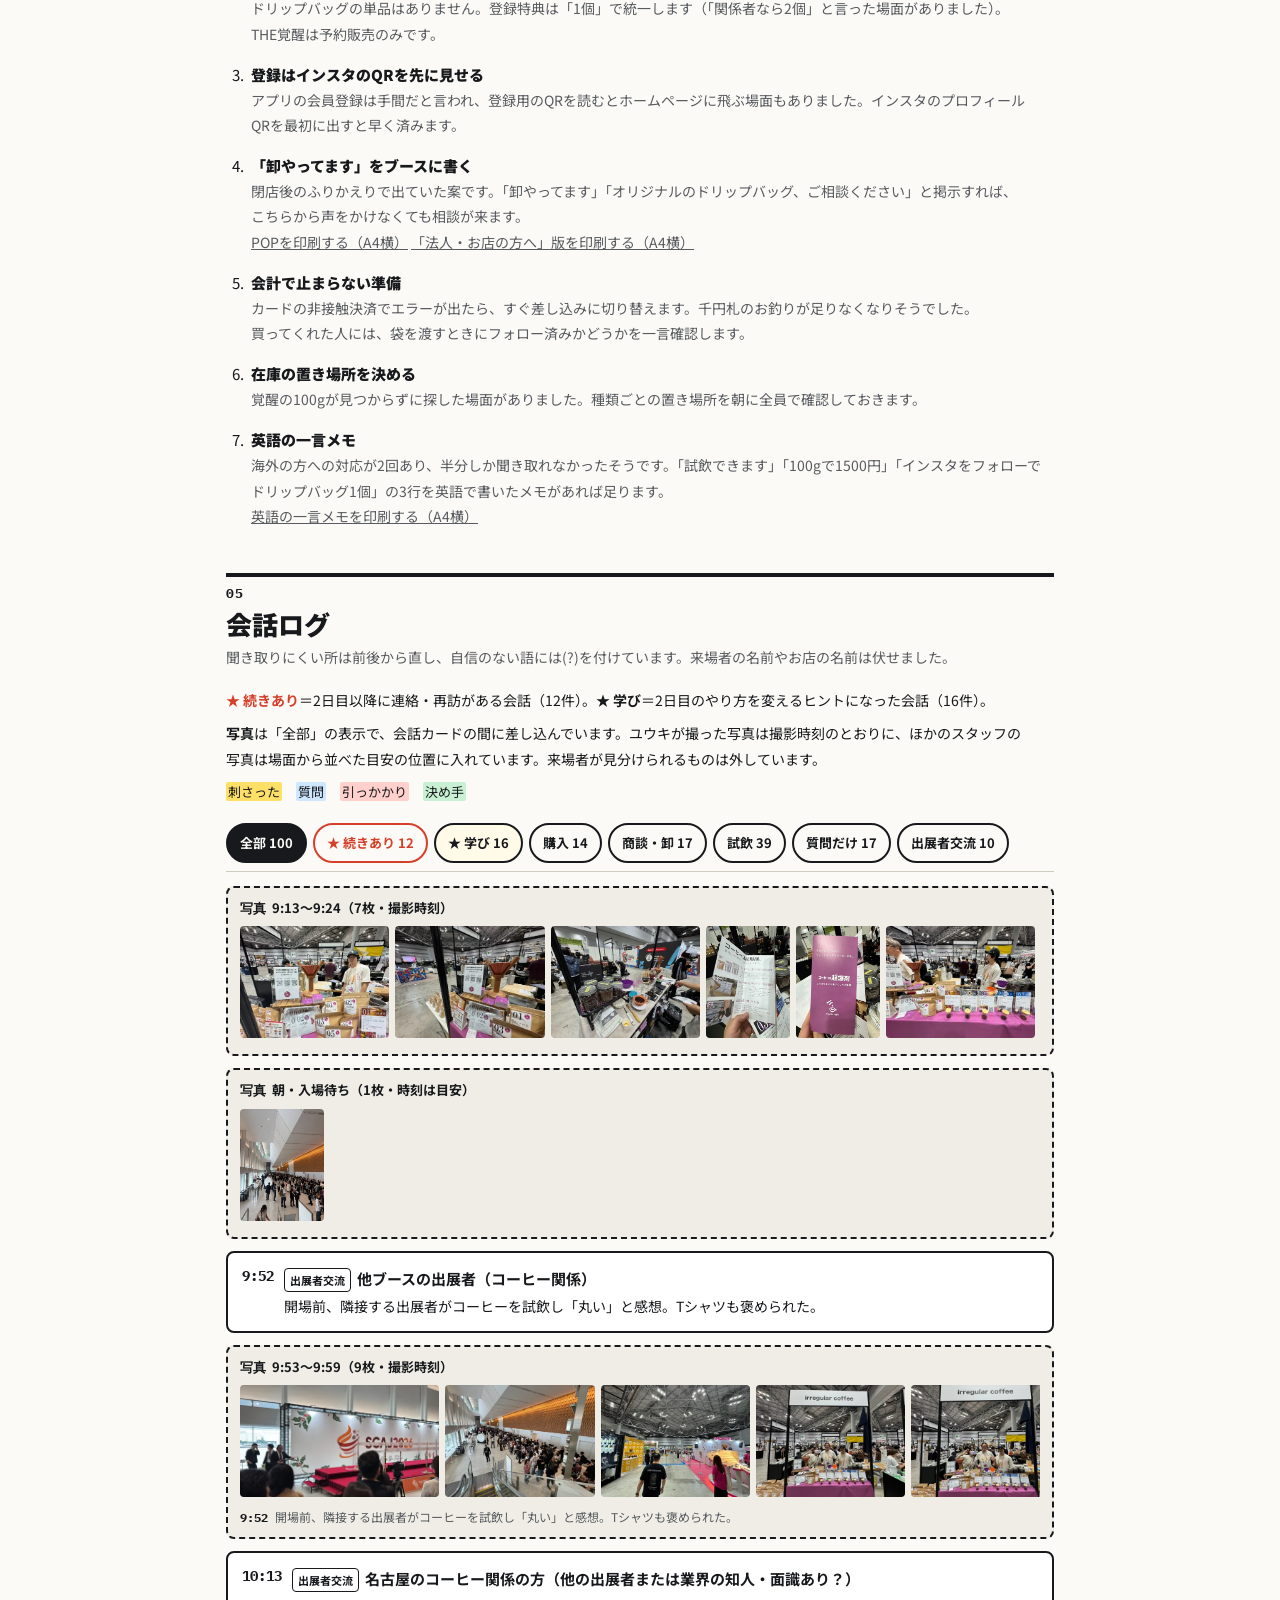
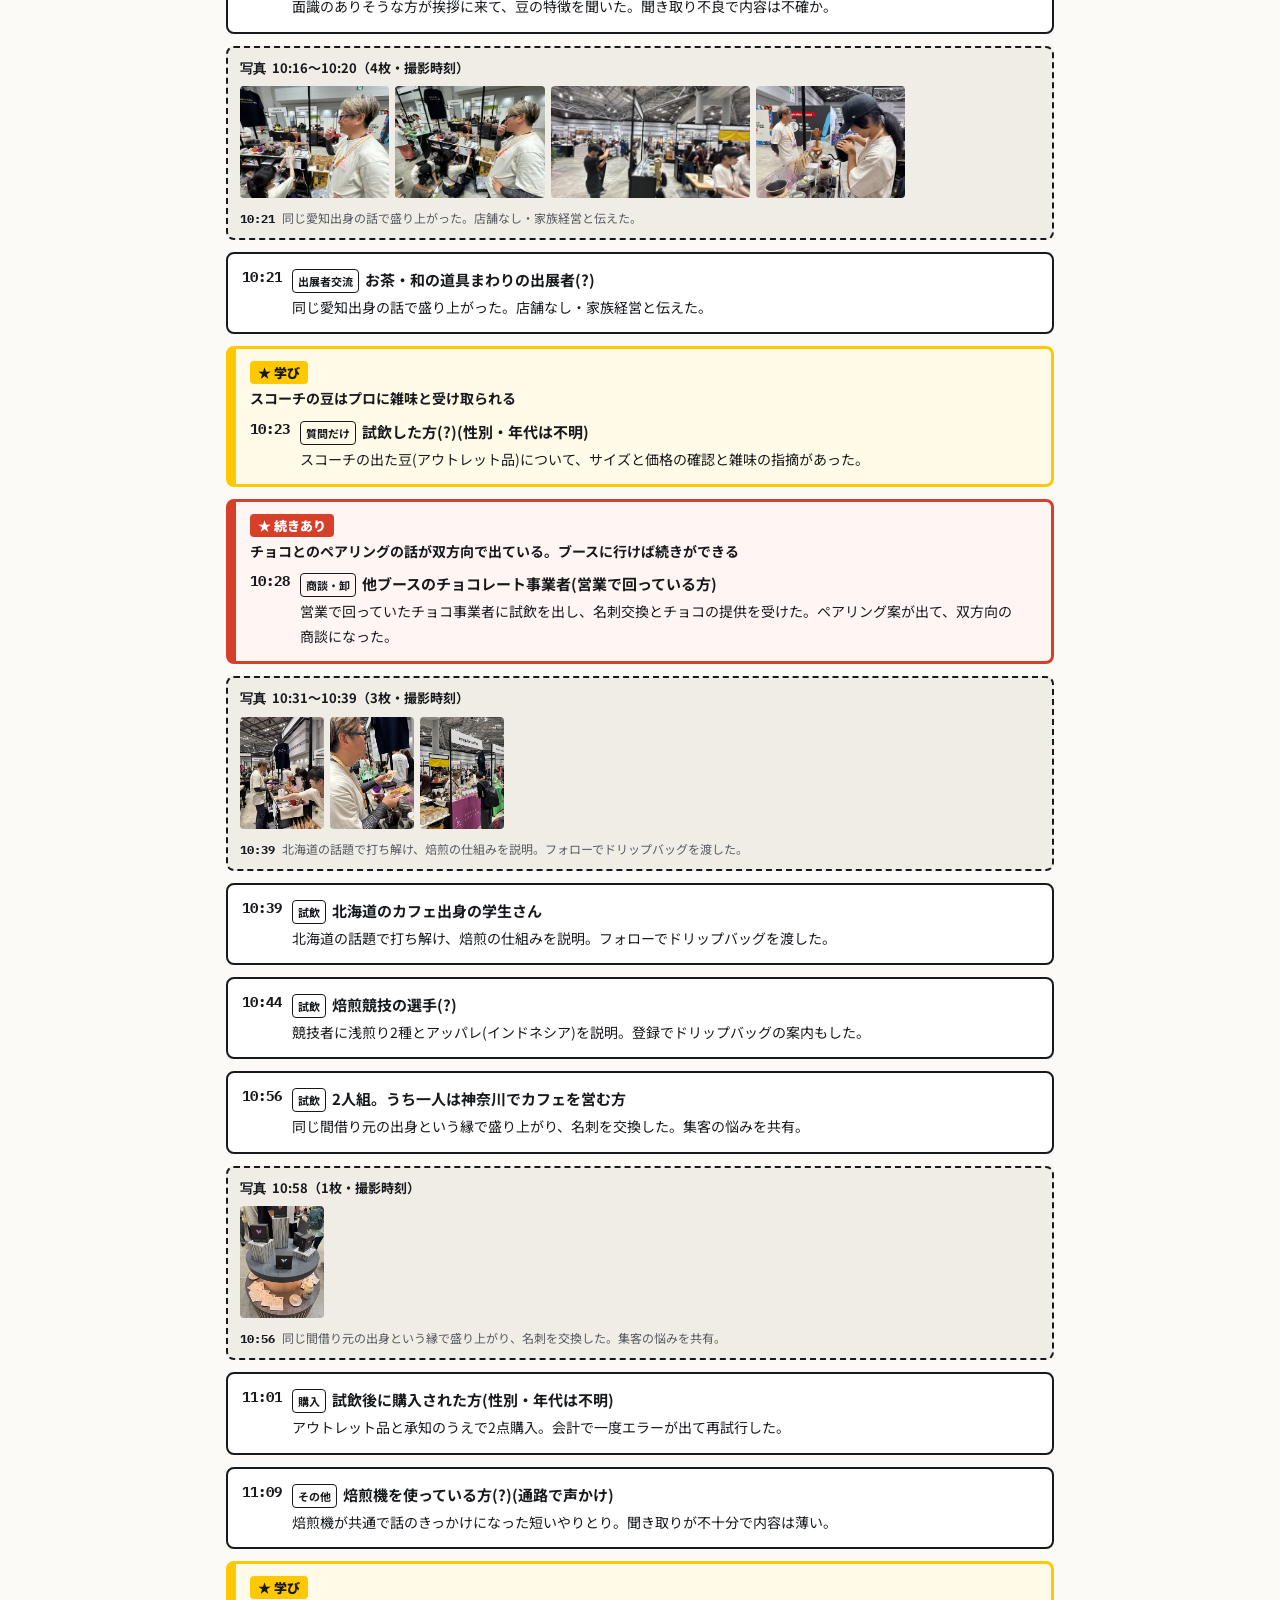
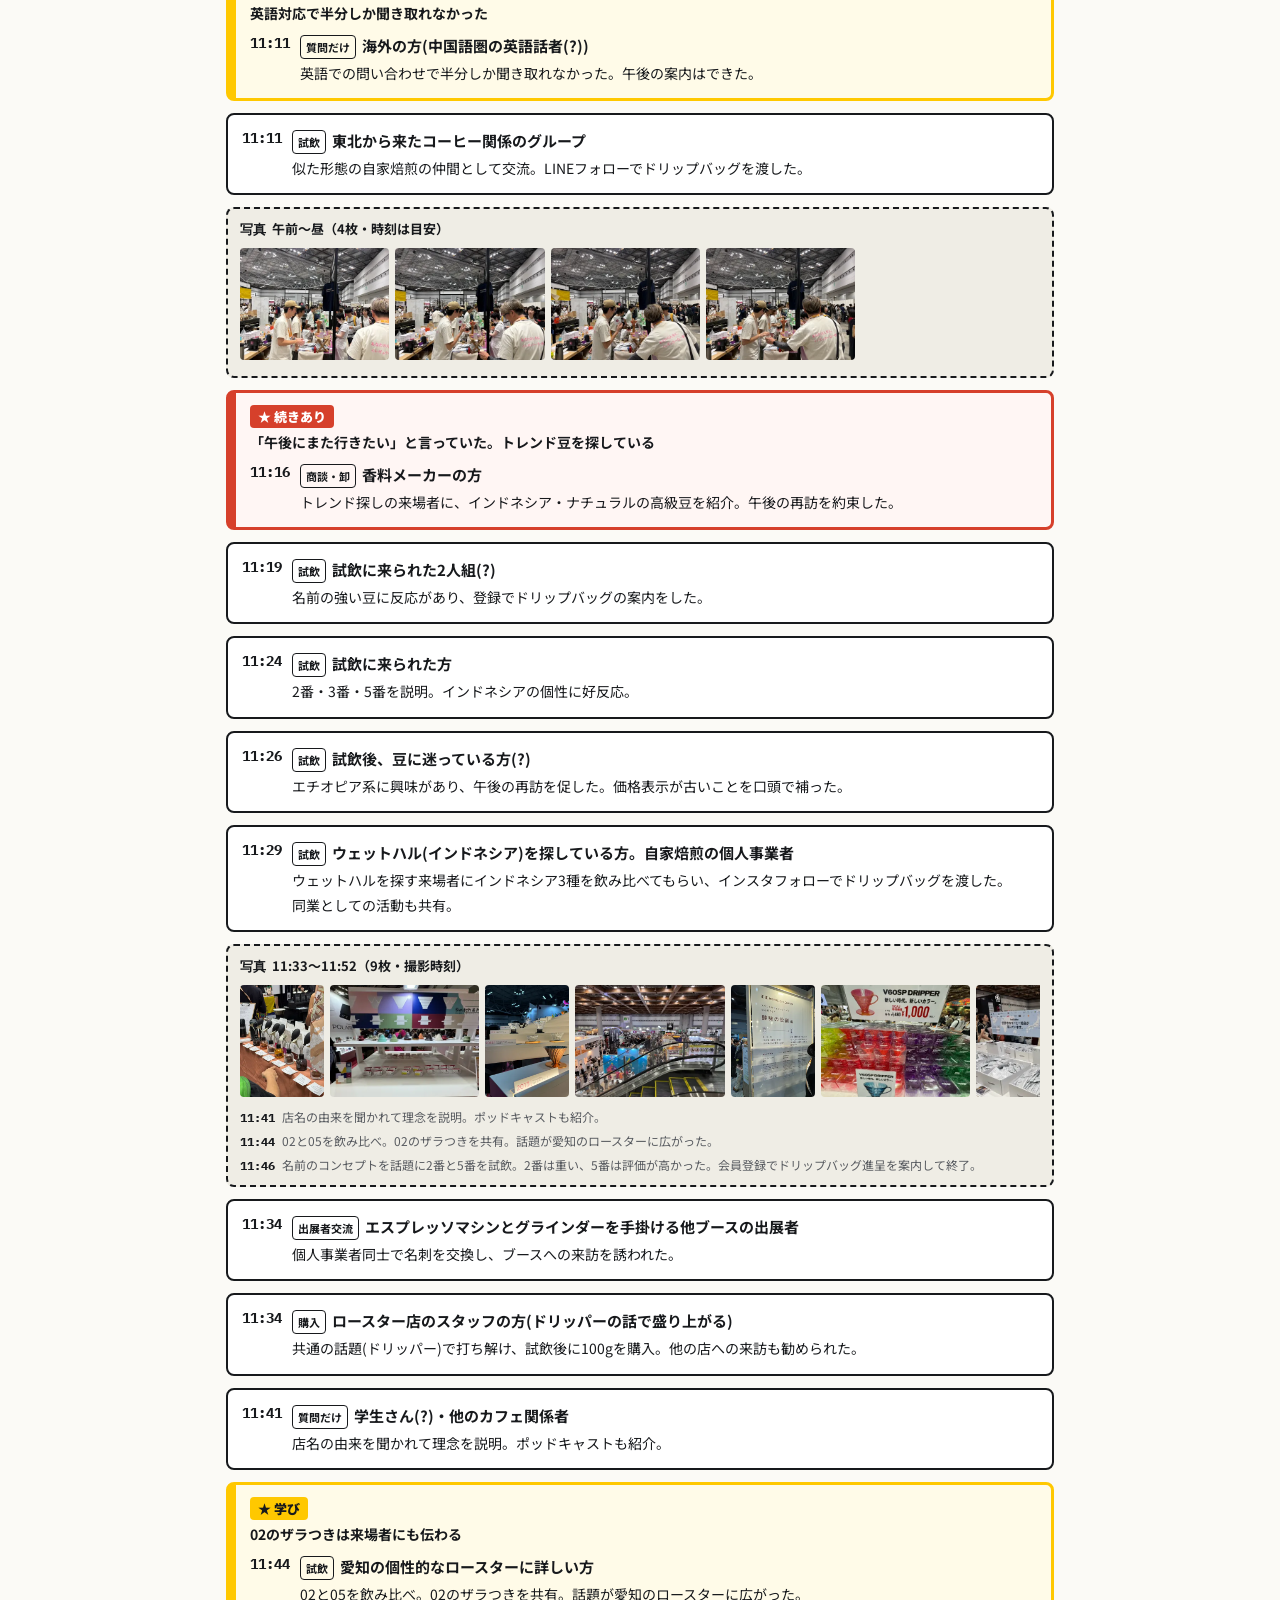
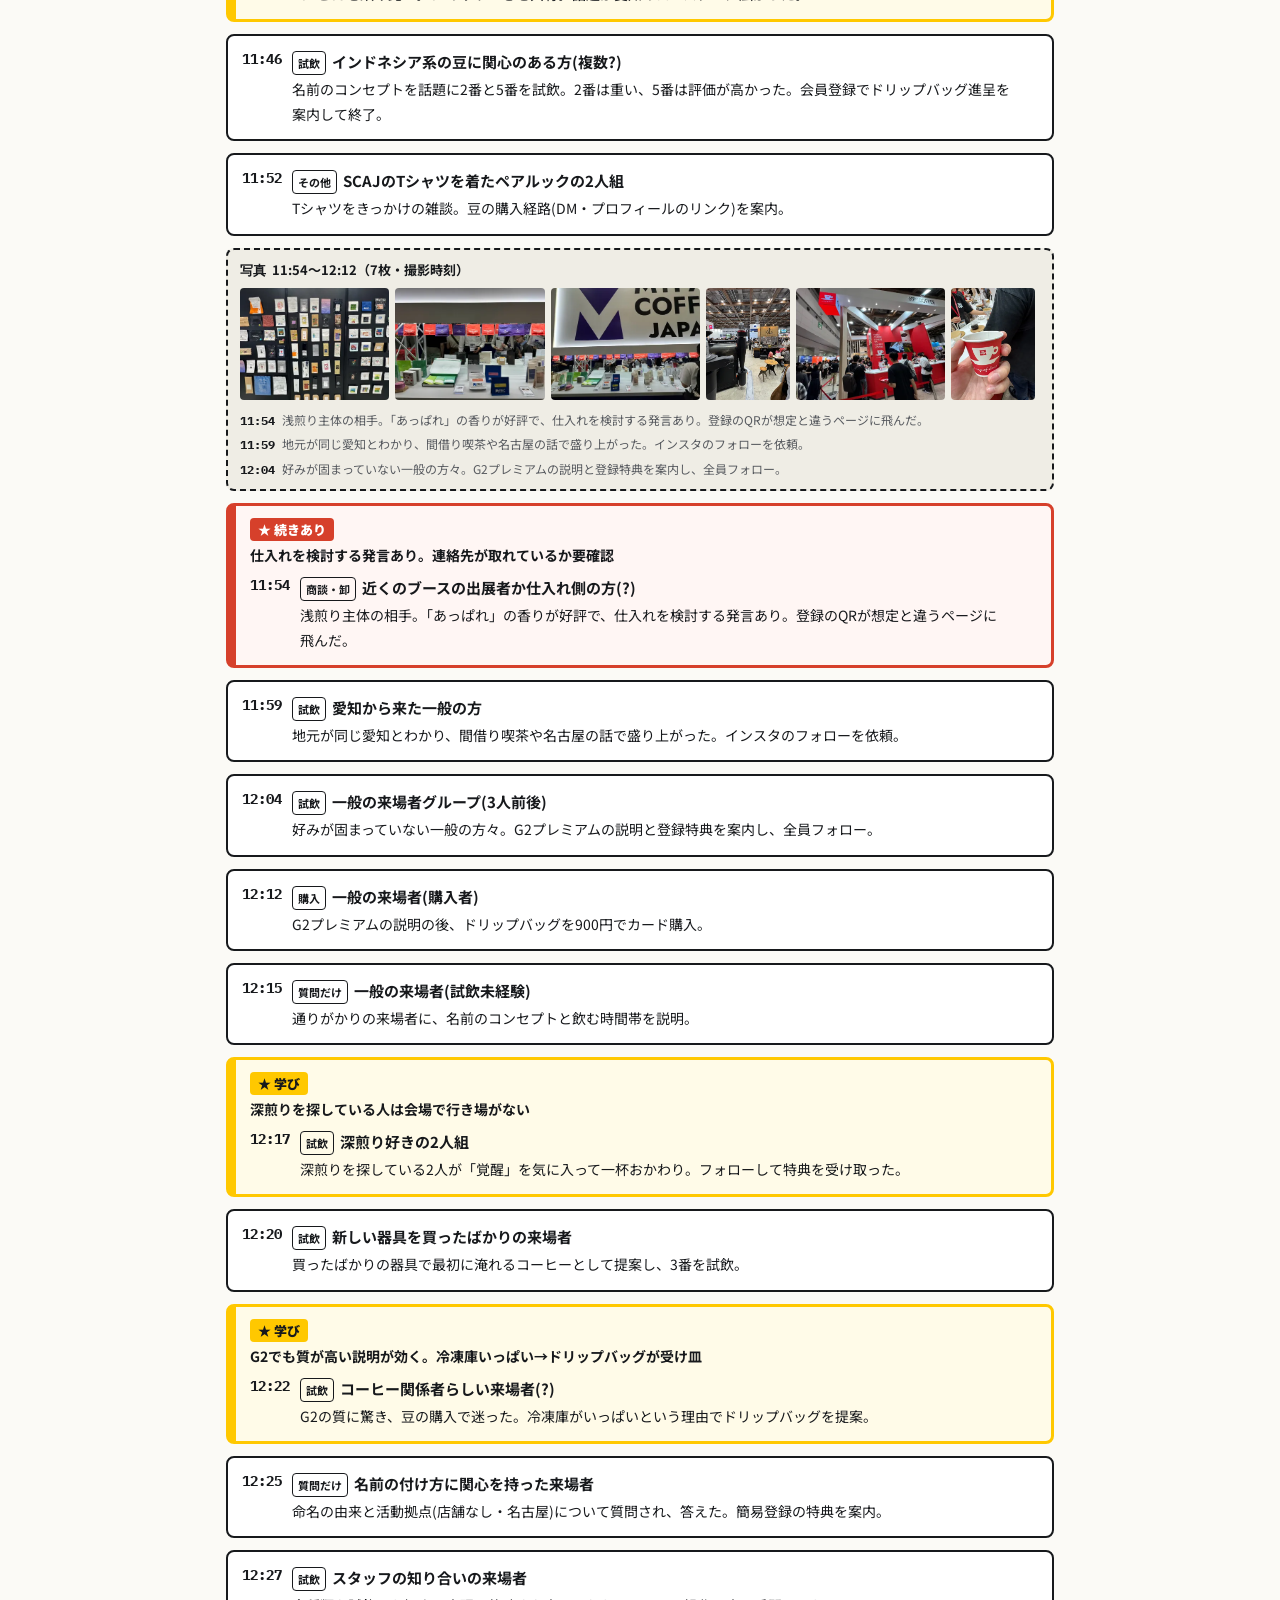
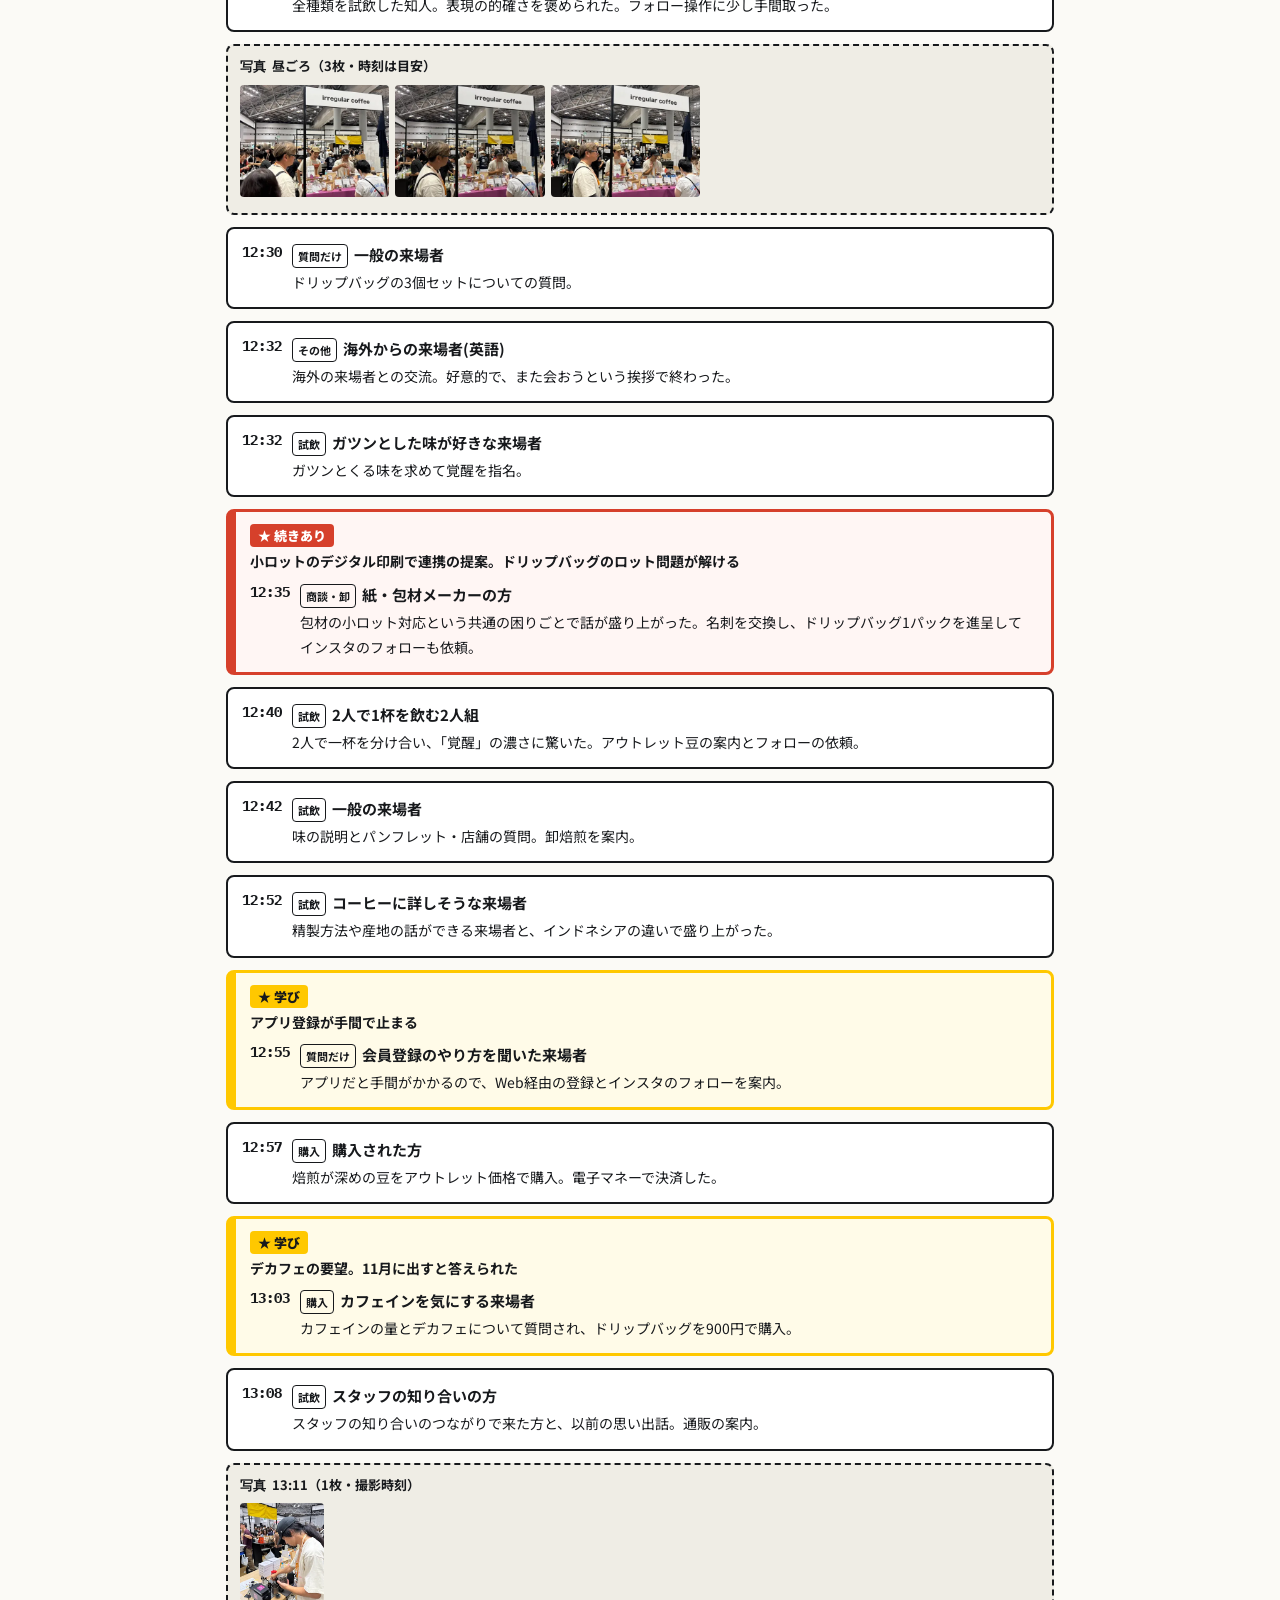
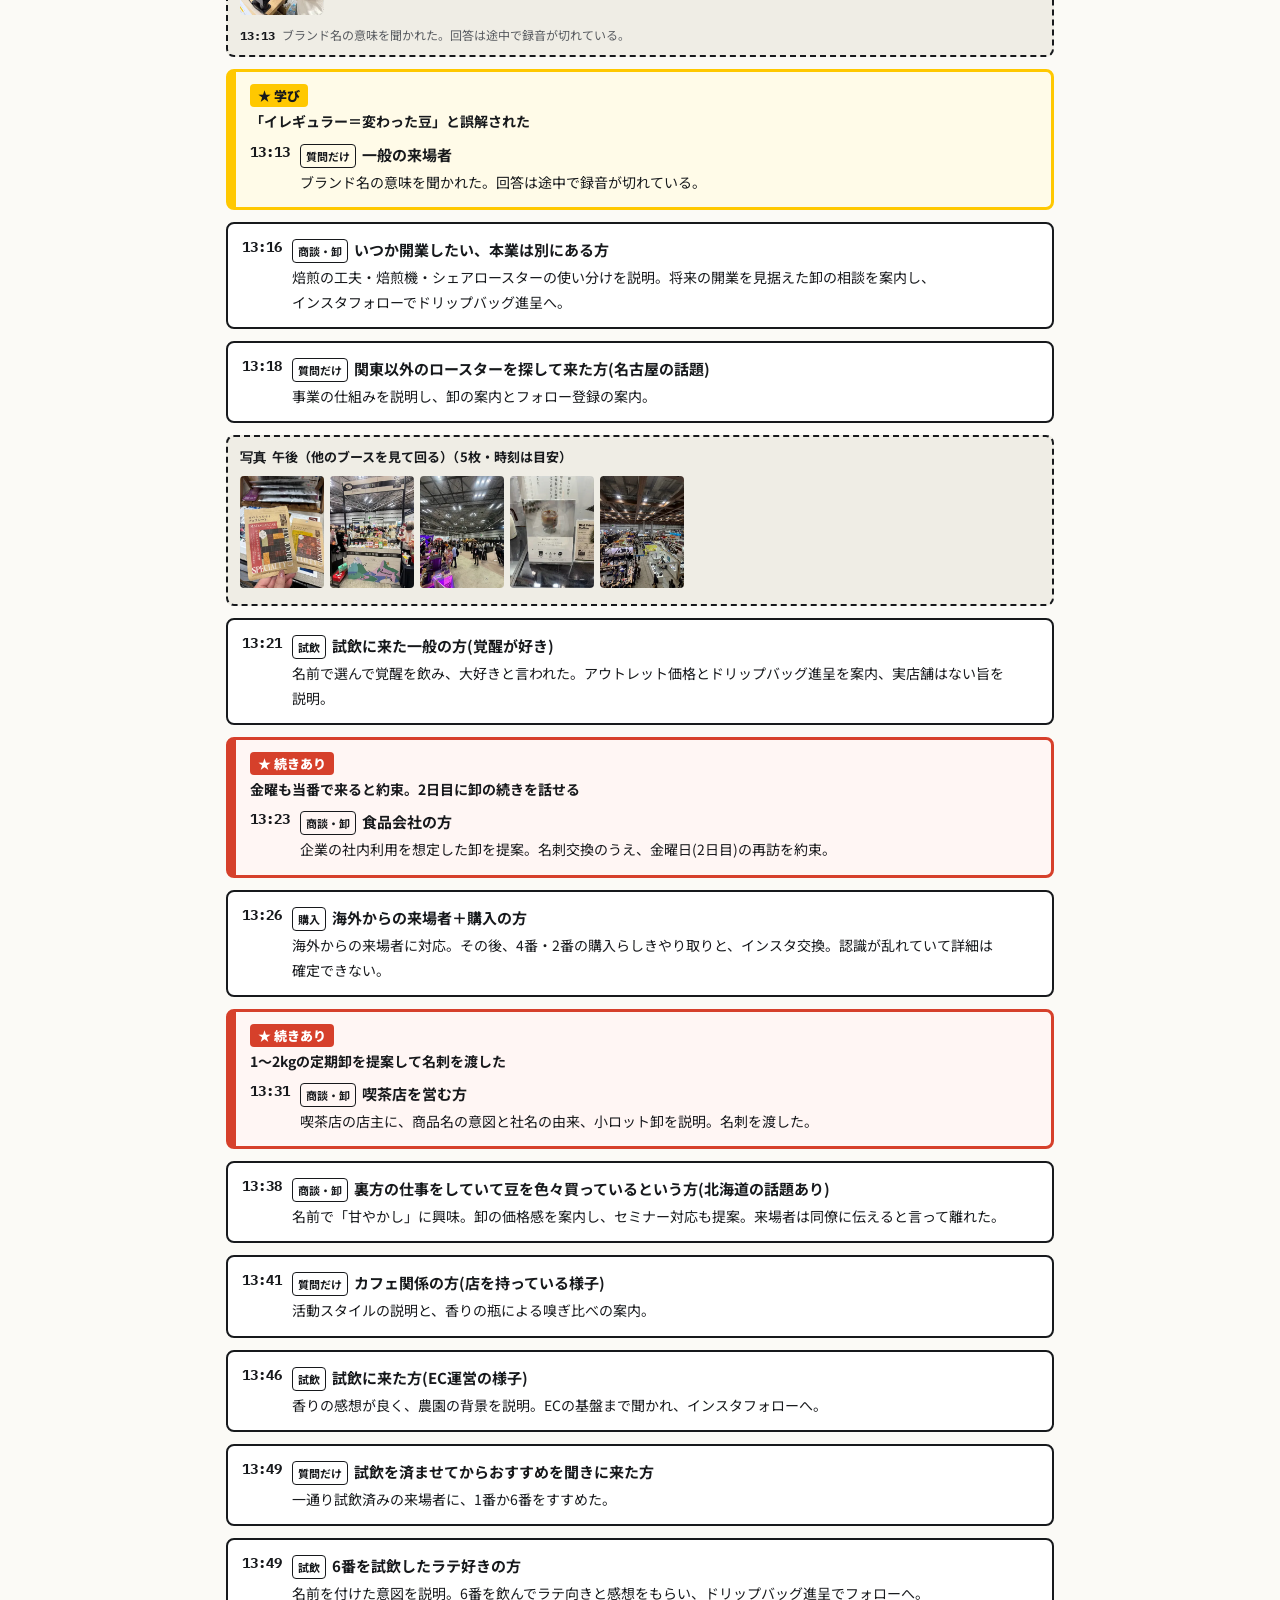
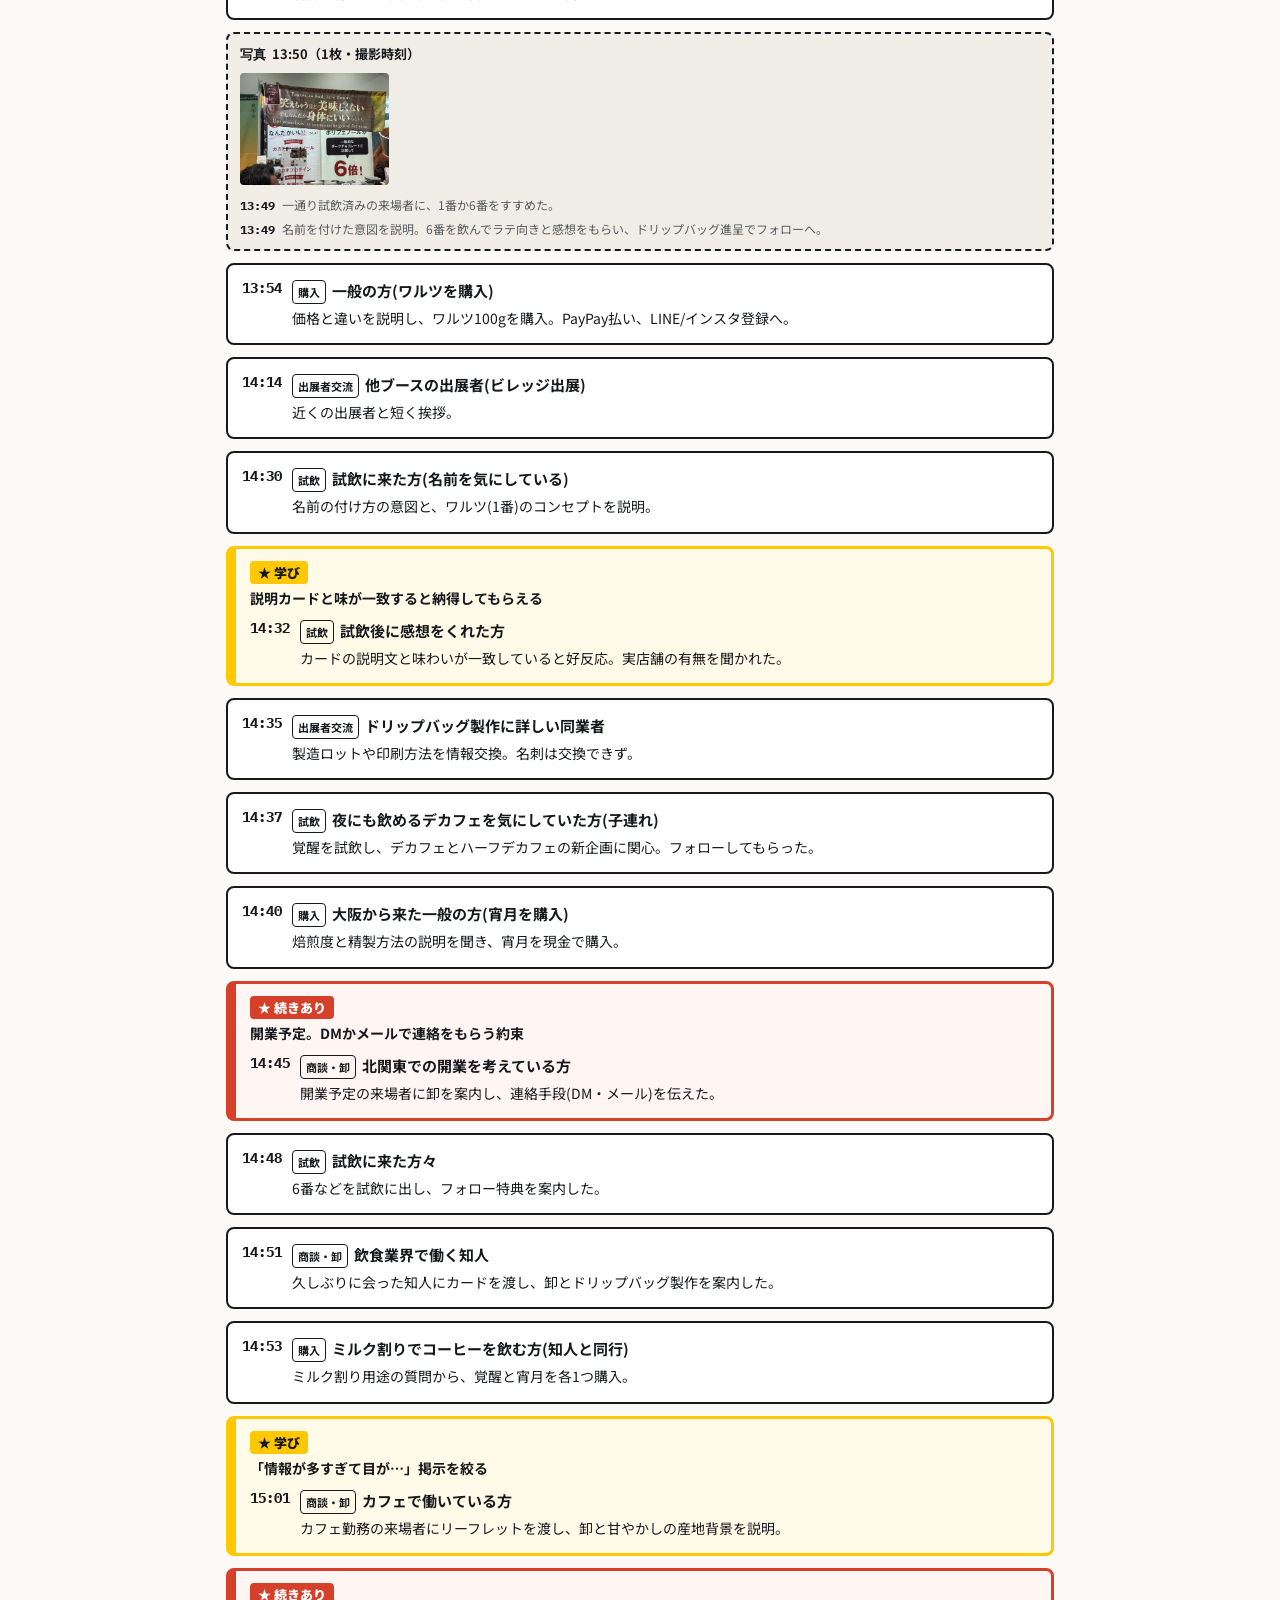
==== commit 101d4f98: "法人・お店の方へPOPを追加（価格表をお渡しします） Co-Authored-By: Claude Sonnet 5.5 <noreply@anthropic.com>" ====
--- a/index.html
+++ b/index.html
@@ -225,7 +225,7 @@
     <li><b>試飲を切らさない</b><span class="why">午後はアッパレや覚醒が空になり、「今は飲めない」「今から淹れるので待ってください」が何度も続きました。今出している番号をホワイトボードに書き、ポットが空になる前に次を淹れる係を一人決めます。</span></li>
     <li><b>値札と特典の言い方を朝にそろえる</b><span class="why">古い値札（2000円のまま、スモーキー表記など）を口で直す場面が何度もありました。録音の中で言われていた値段は、豆100g 1500円、06甘やかし 2000円、02覚醒のアウトレット 1000円、ドリップバッグ3個セット 900円、Tシャツ 5000円です。ドリップバッグの単品はありません。登録特典は「1個」で統一します（「関係者なら2個」と言った場面がありました）。THE覚醒は予約販売のみです。</span></li>
     <li><b>登録はインスタのQRを先に見せる</b><span class="why">アプリの会員登録は手間だと言われ、登録用のQRを読むとホームページに飛ぶ場面もありました。インスタのプロフィールQRを最初に出すと早く済みます。</span></li>
-    <li><b>「卸やってます」をブースに書く</b><span class="why">閉店後のふりかえりで出ていた案です。「卸やってます」「オリジナルのドリップバッグ、ご相談ください」と掲示すれば、こちらから声をかけなくても相談が来ます。<br><a href="print/oroshi-pop.pdf">POPを印刷する（A4横）</a></span></li>
+    <li><b>「卸やってます」をブースに書く</b><span class="why">閉店後のふりかえりで出ていた案です。「卸やってます」「オリジナルのドリップバッグ、ご相談ください」と掲示すれば、こちらから声をかけなくても相談が来ます。<br><a href="print/oroshi-pop.pdf">POPを印刷する（A4横）</a> <a href="print/houjin-pop.pdf">「法人・お店の方へ」版を印刷する（A4横）</a></span></li>
     <li><b>会計で止まらない準備</b><span class="why">カードの非接触決済でエラーが出たら、すぐ差し込みに切り替えます。千円札のお釣りが足りなくなりそうでした。買ってくれた人には、袋を渡すときにフォロー済みかどうかを一言確認します。</span></li>
     <li><b>在庫の置き場所を決める</b><span class="why">覚醒の100gが見つからずに探した場面がありました。種類ごとの置き場所を朝に全員で確認しておきます。</span></li>
     <li><b>英語の一言メモ</b><span class="why">海外の方への対応が2回あり、半分しか聞き取れなかったそうです。「試飲できます」「100gで1500円」「インスタをフォローでドリップバッグ1個」の3行を英語で書いたメモがあれば足ります。<br><a href="print/english-memo.pdf">英語の一言メモを印刷する（A4横）</a></span></li>
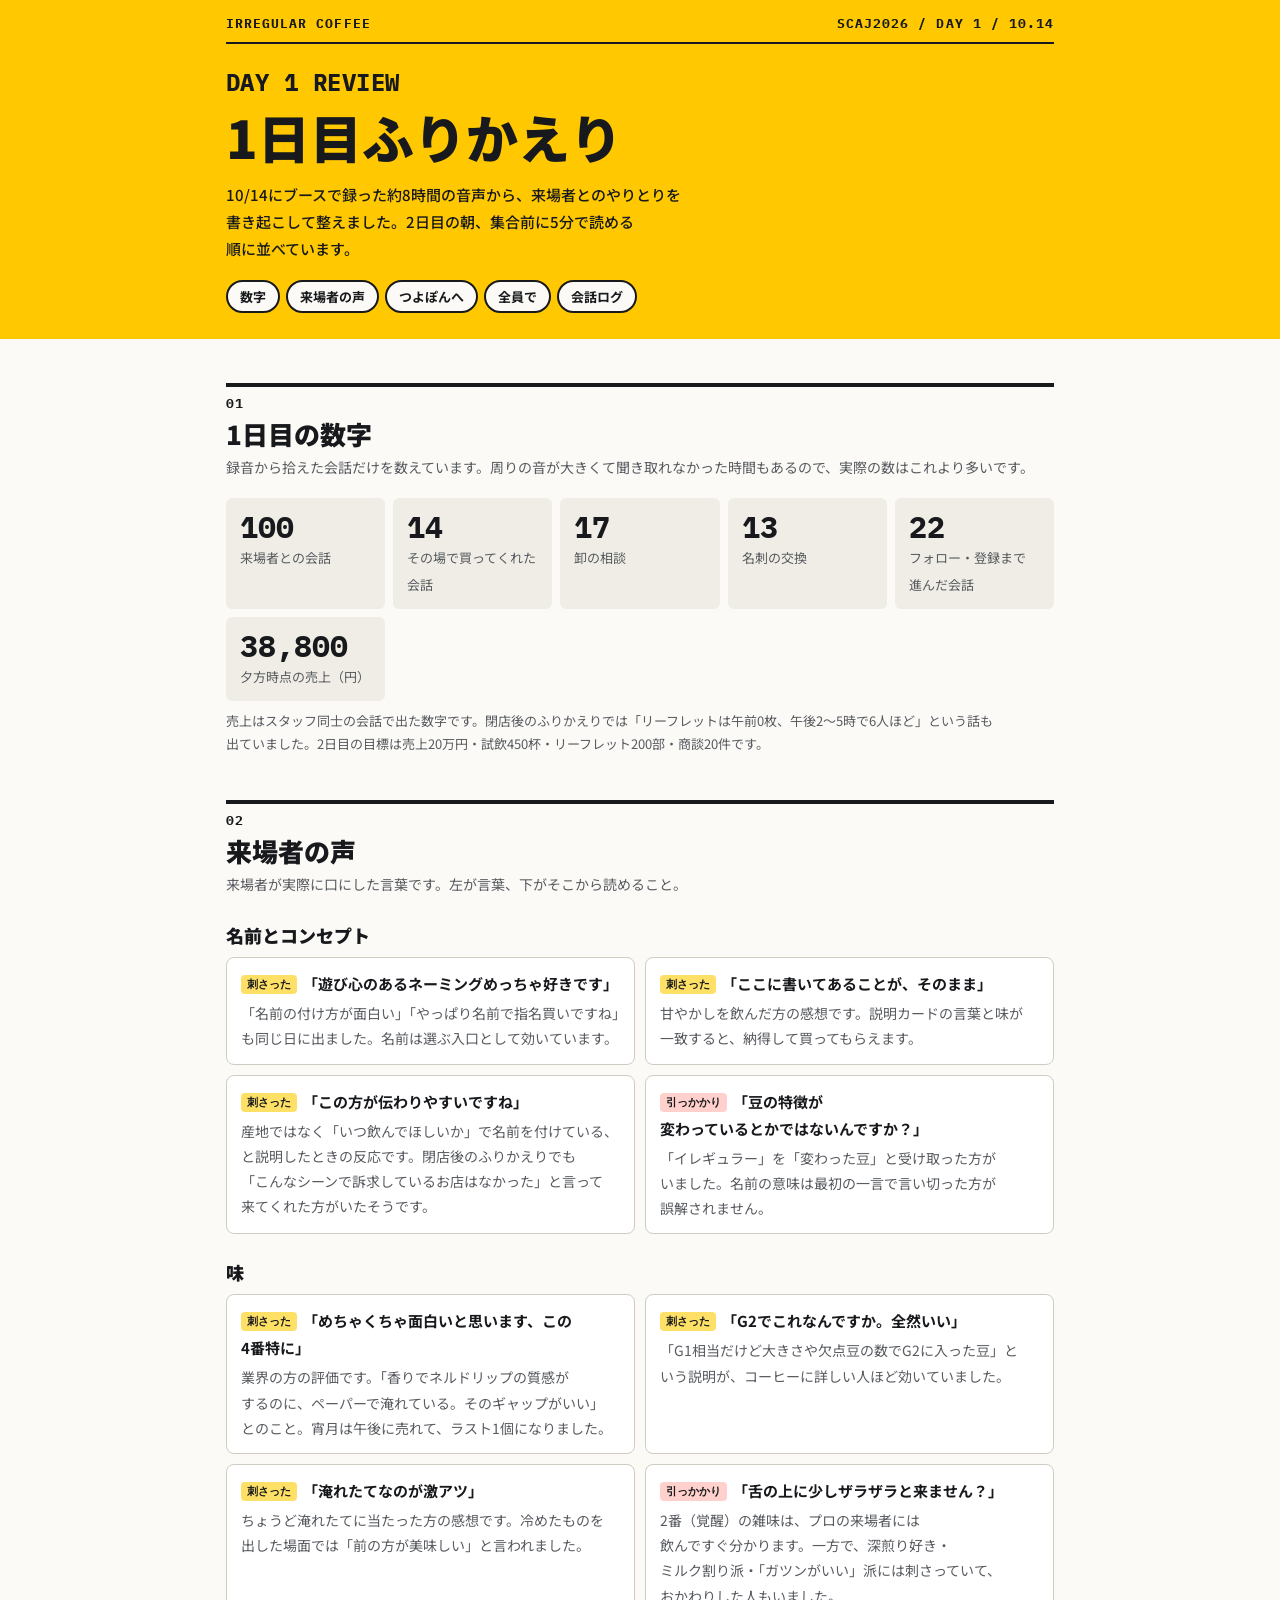
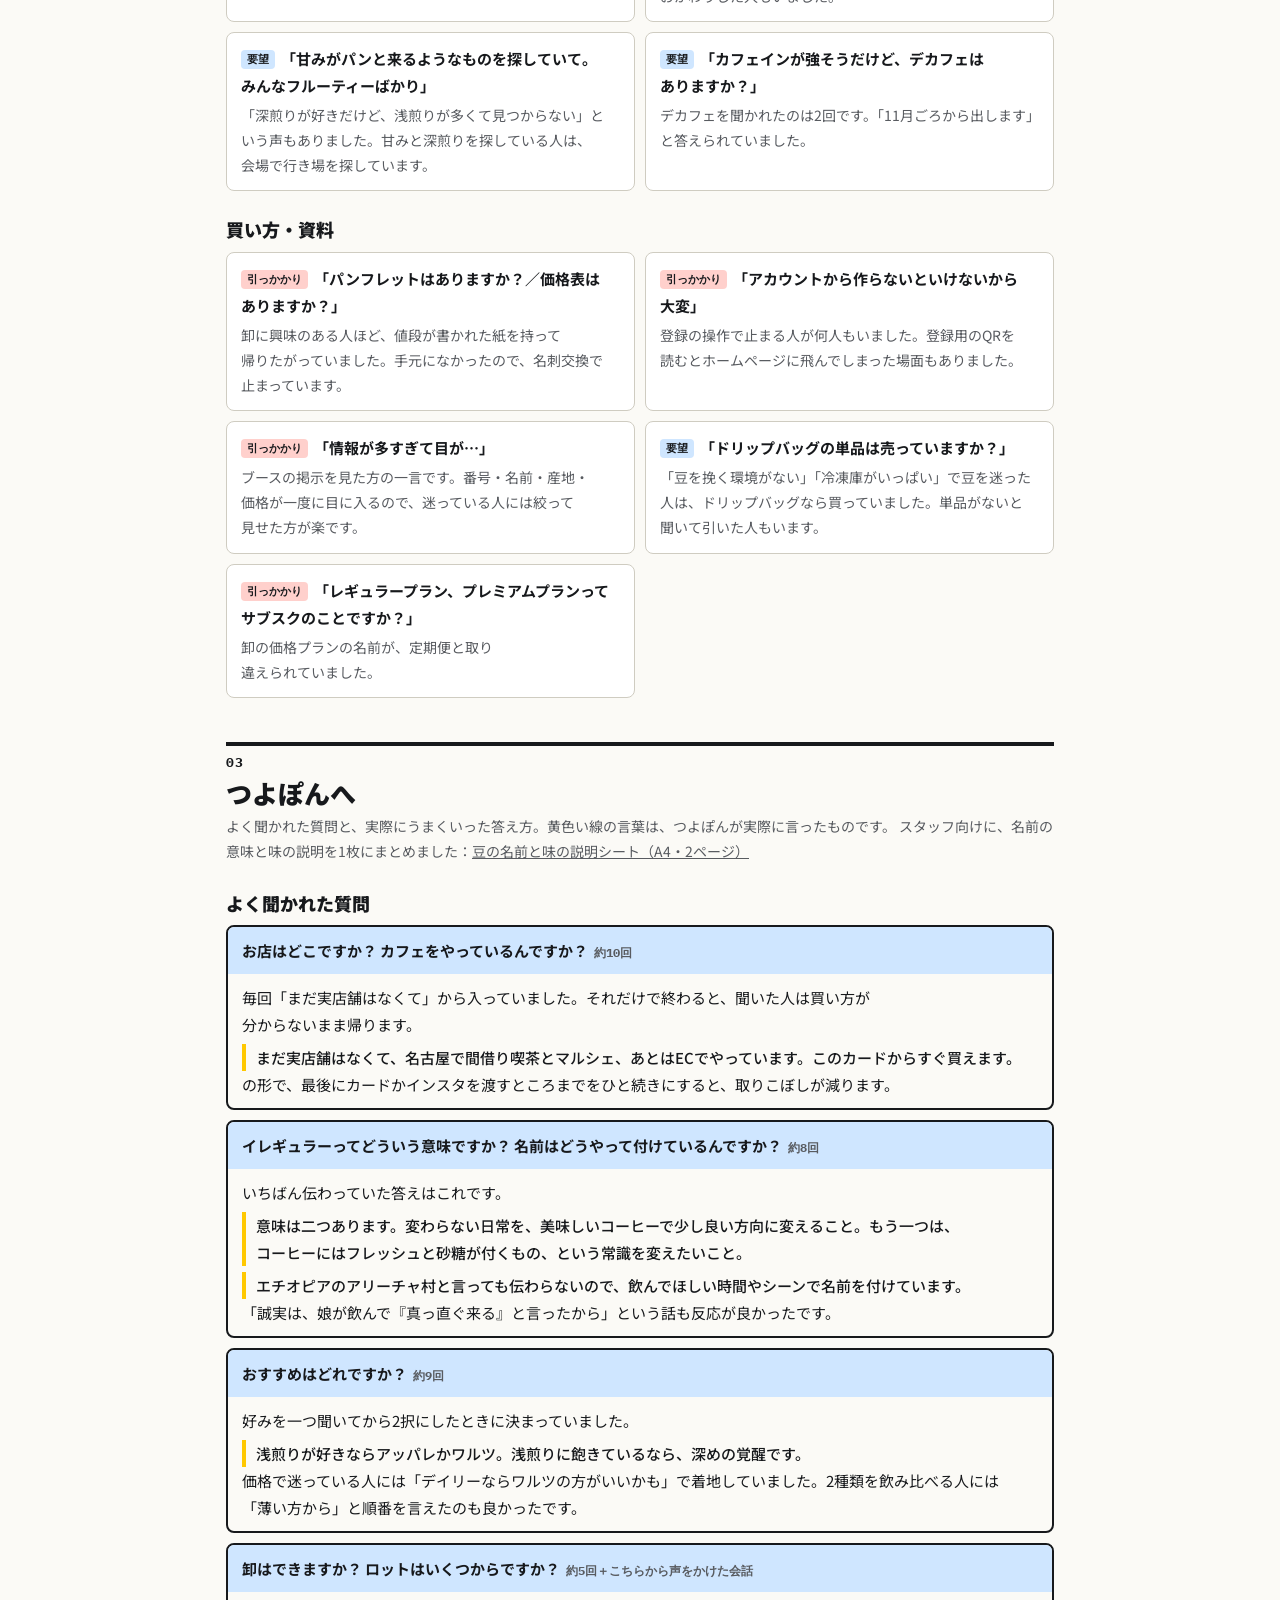
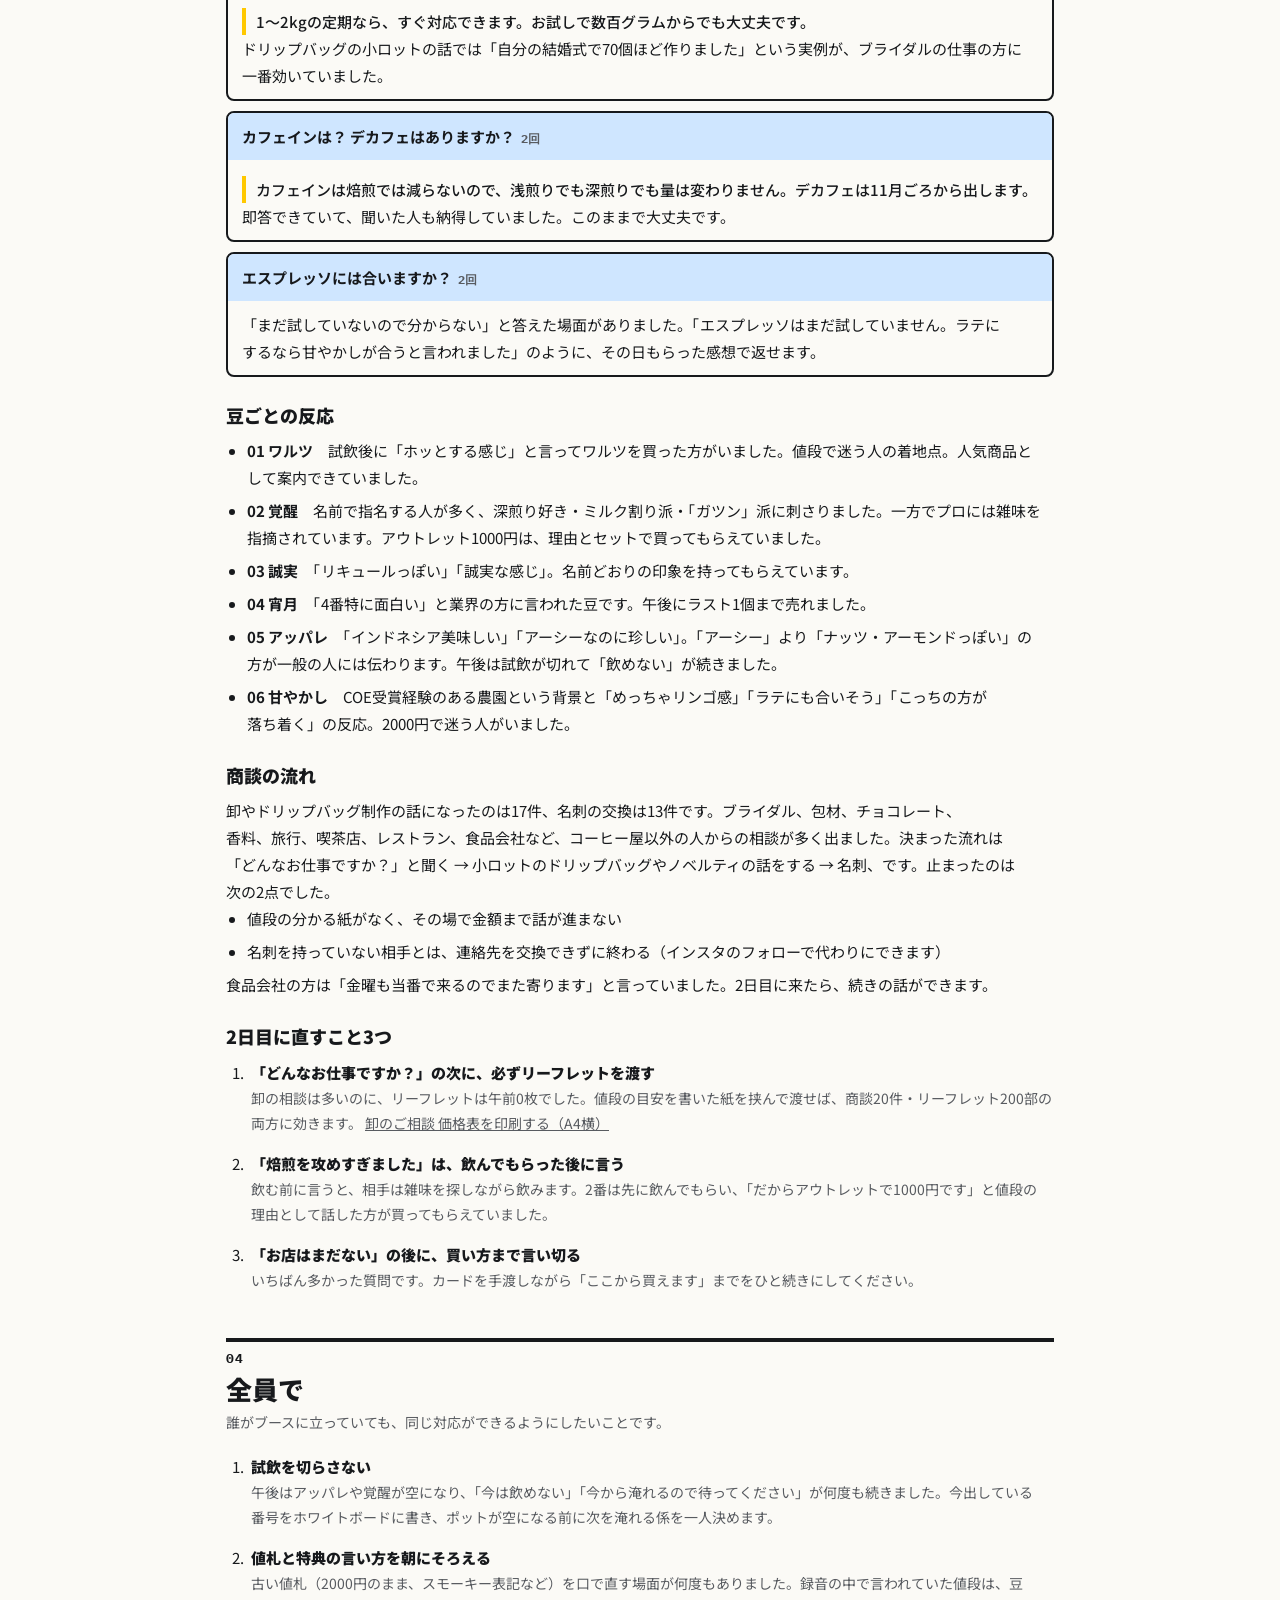
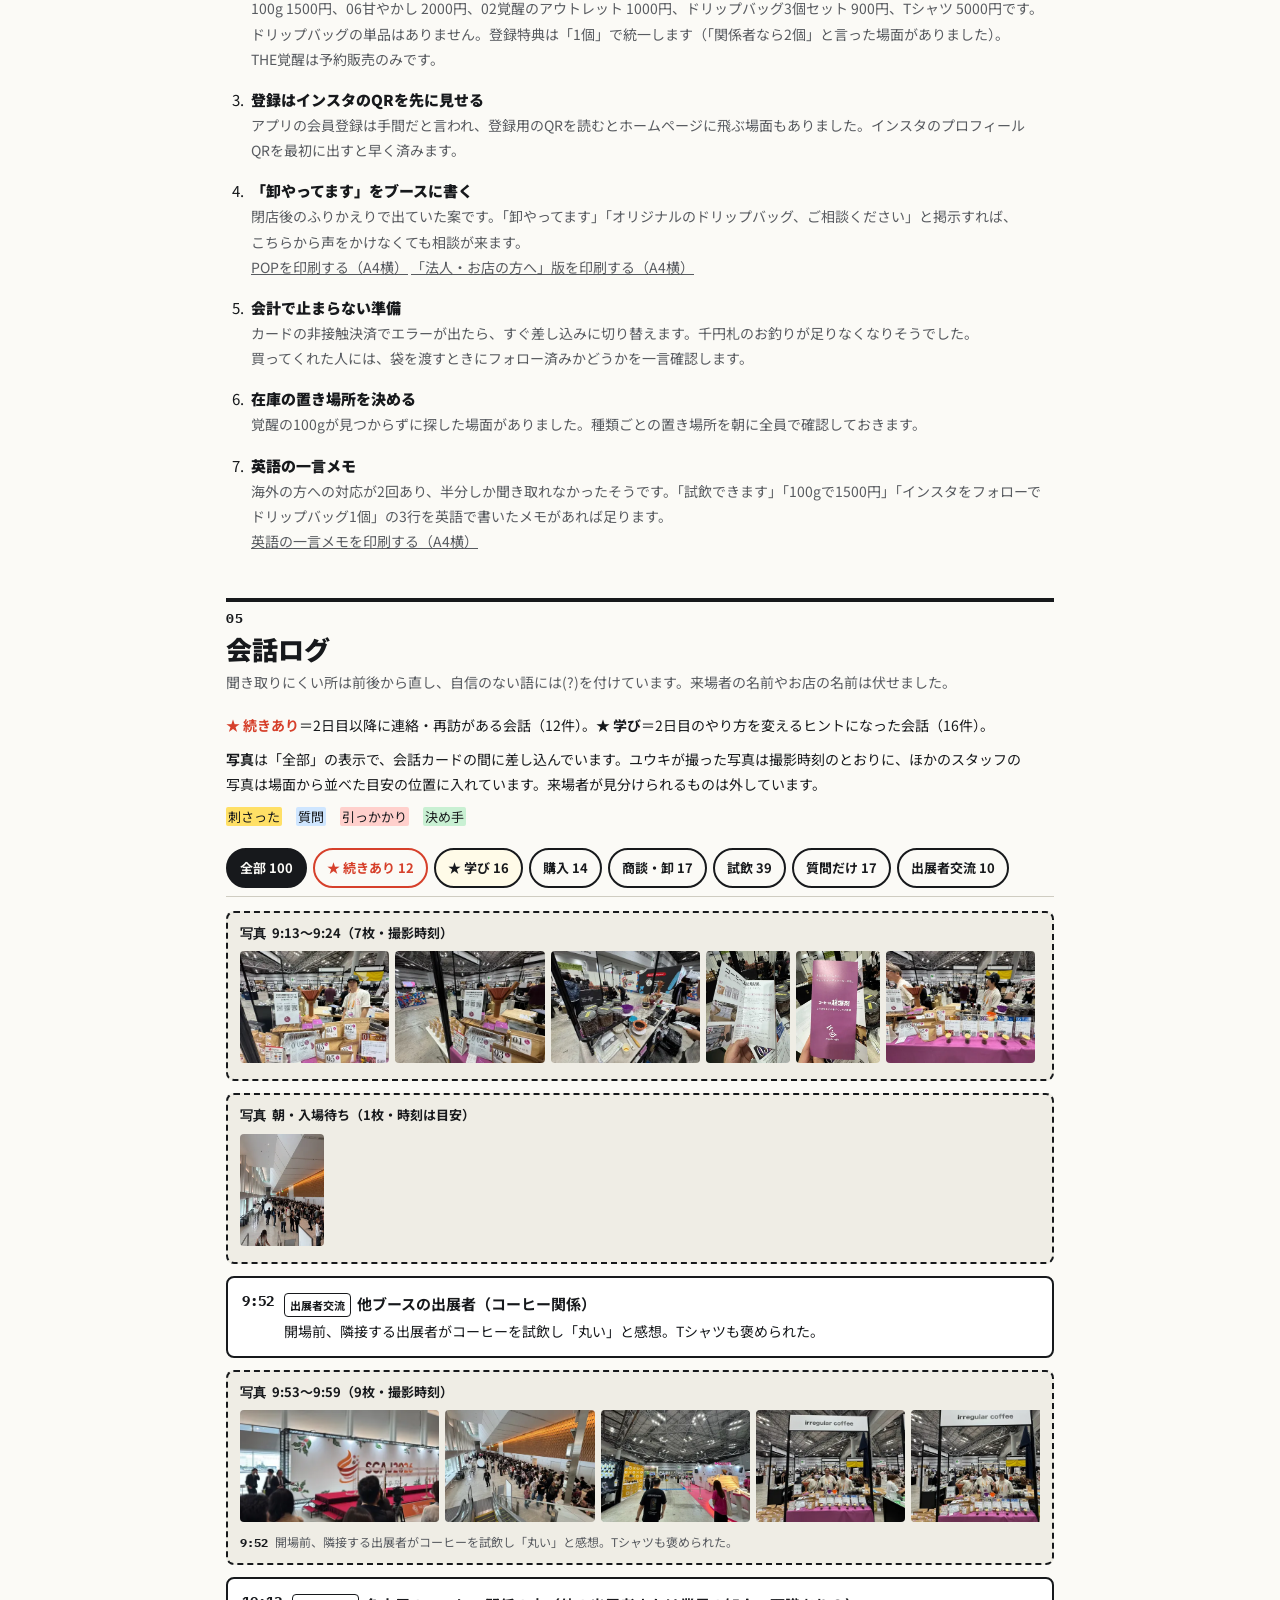
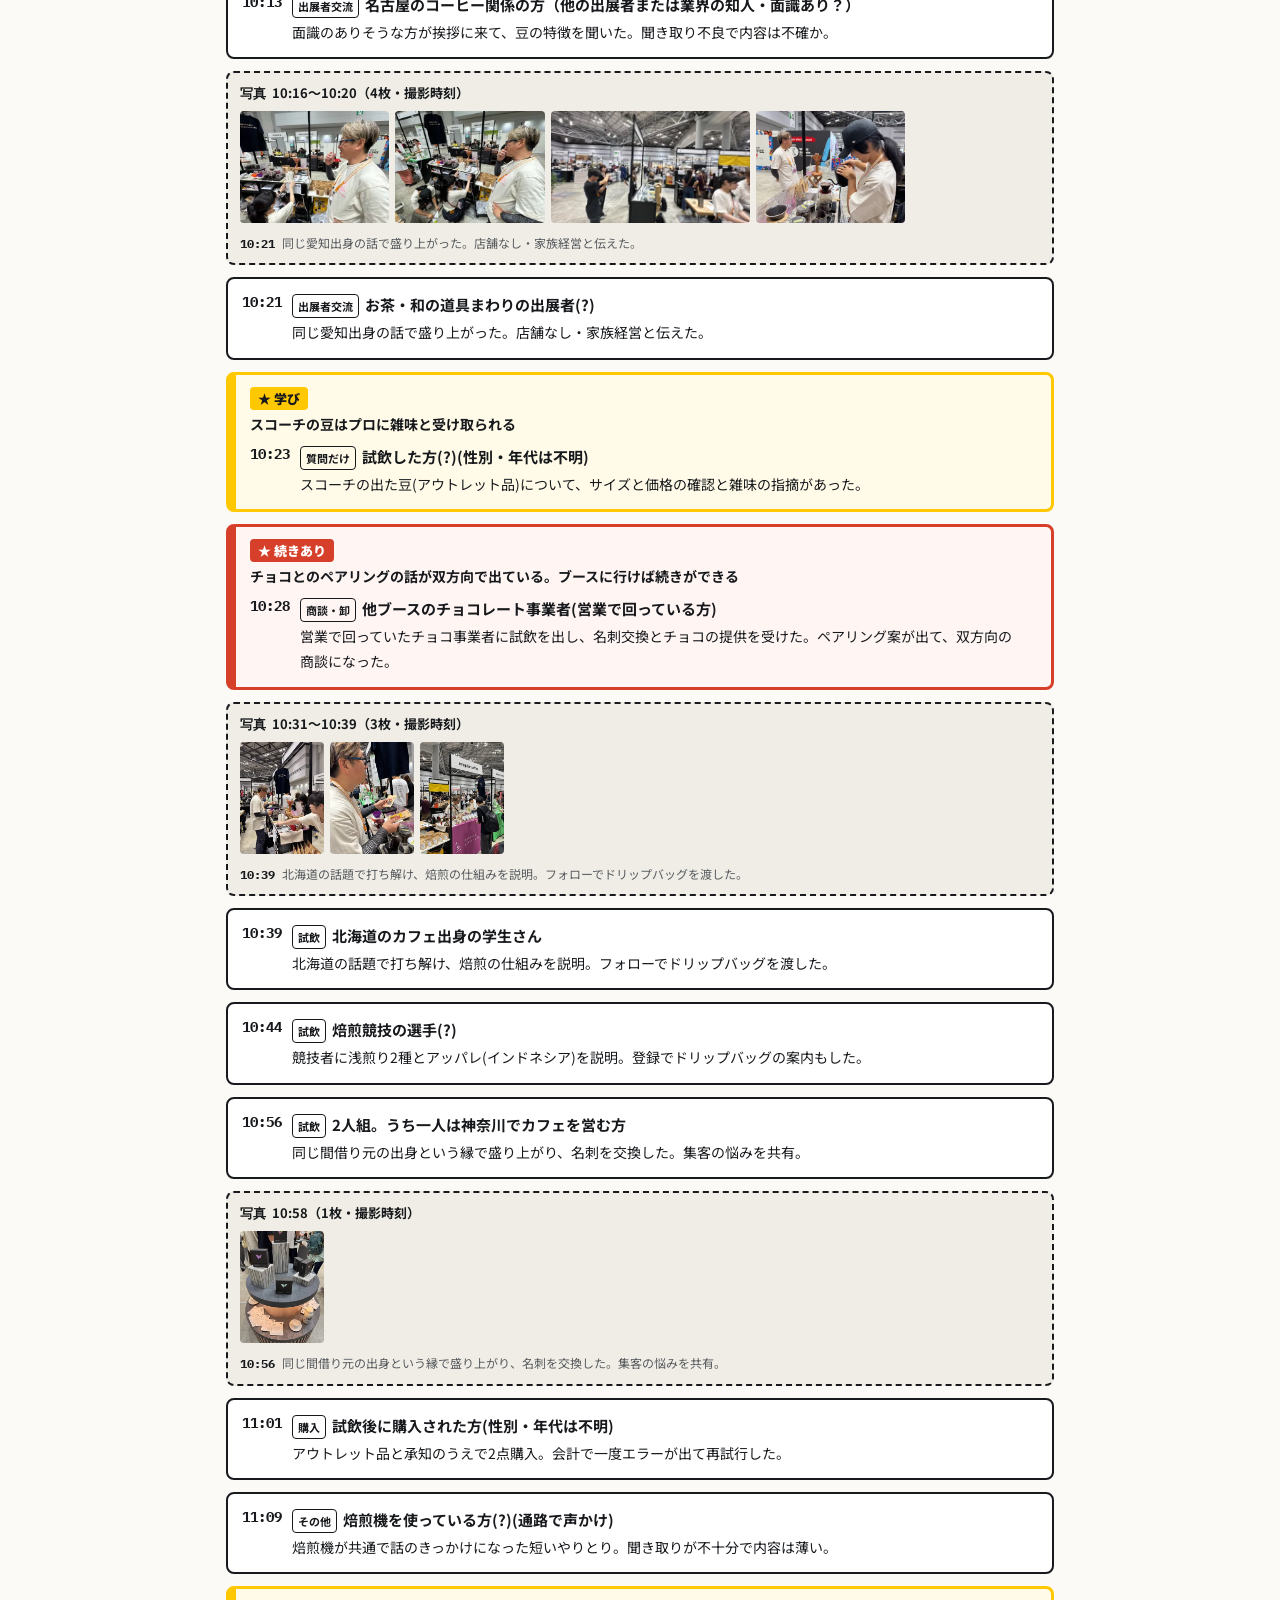
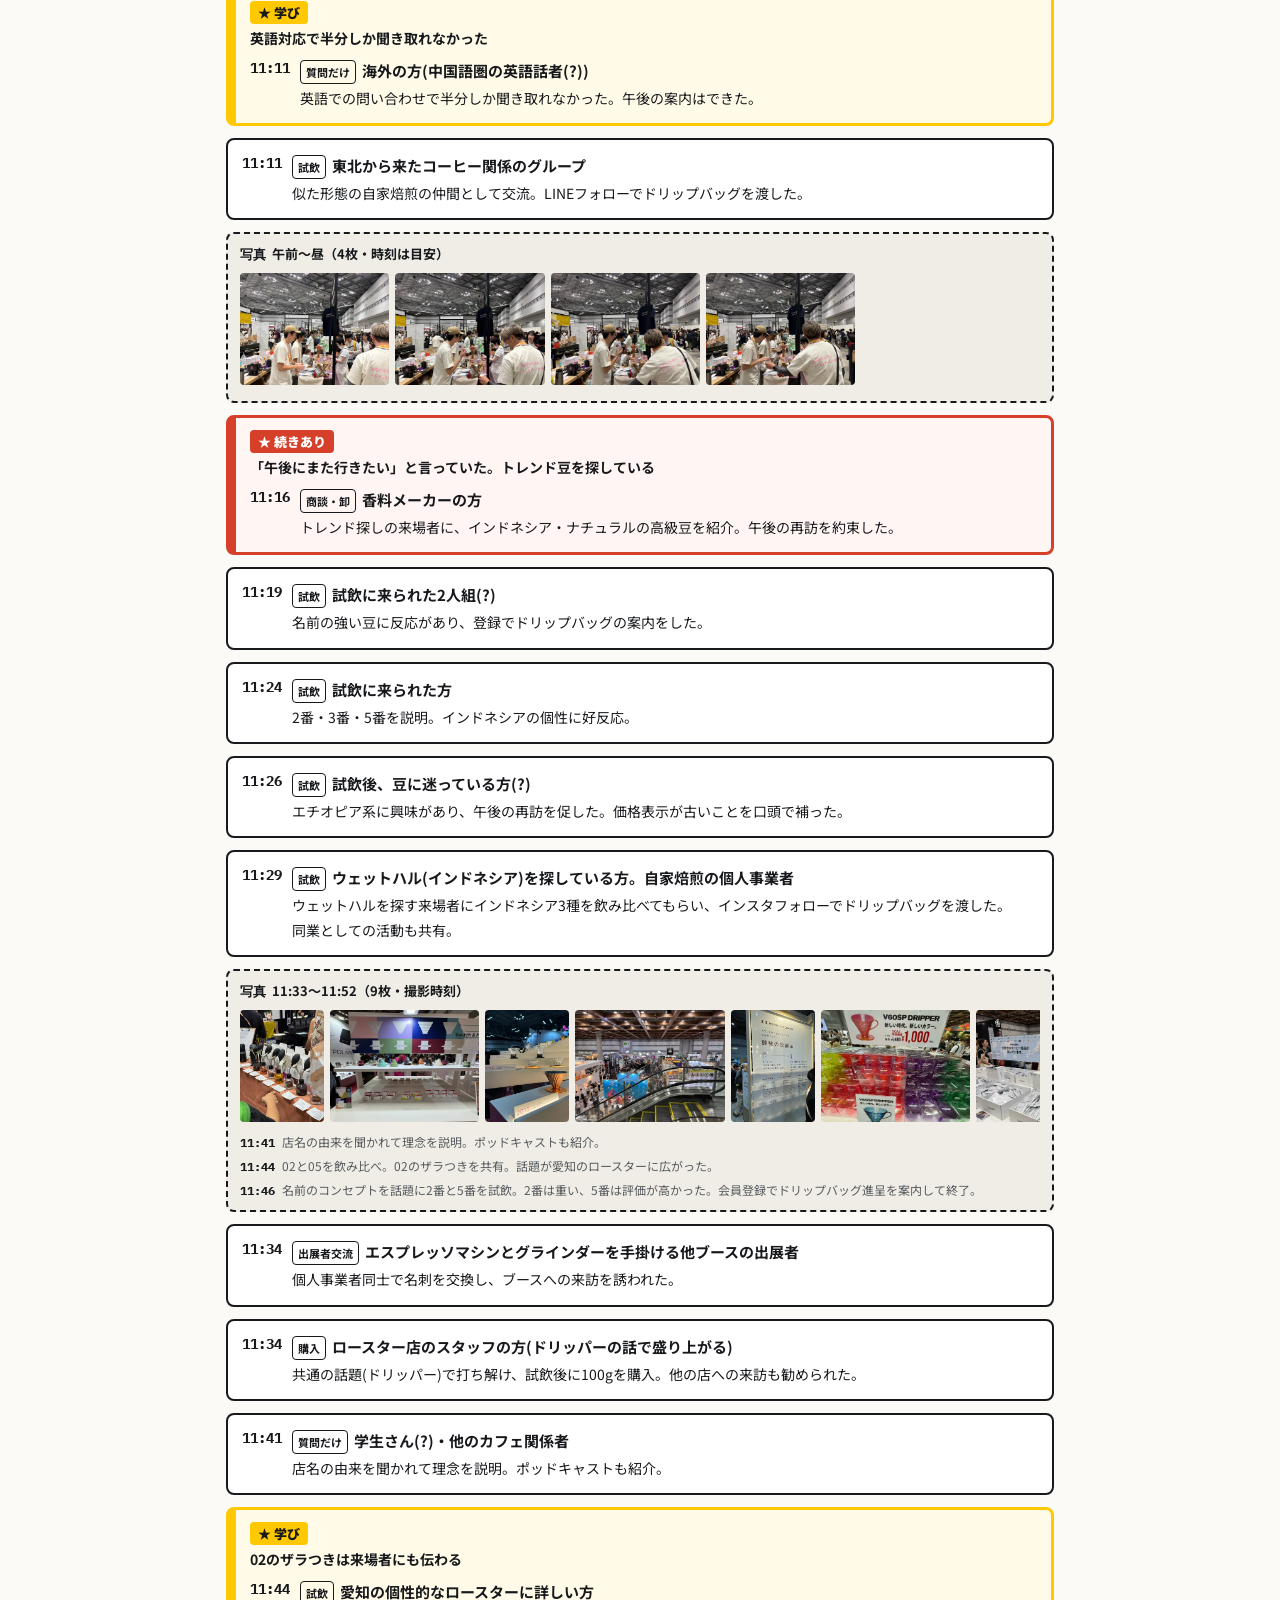
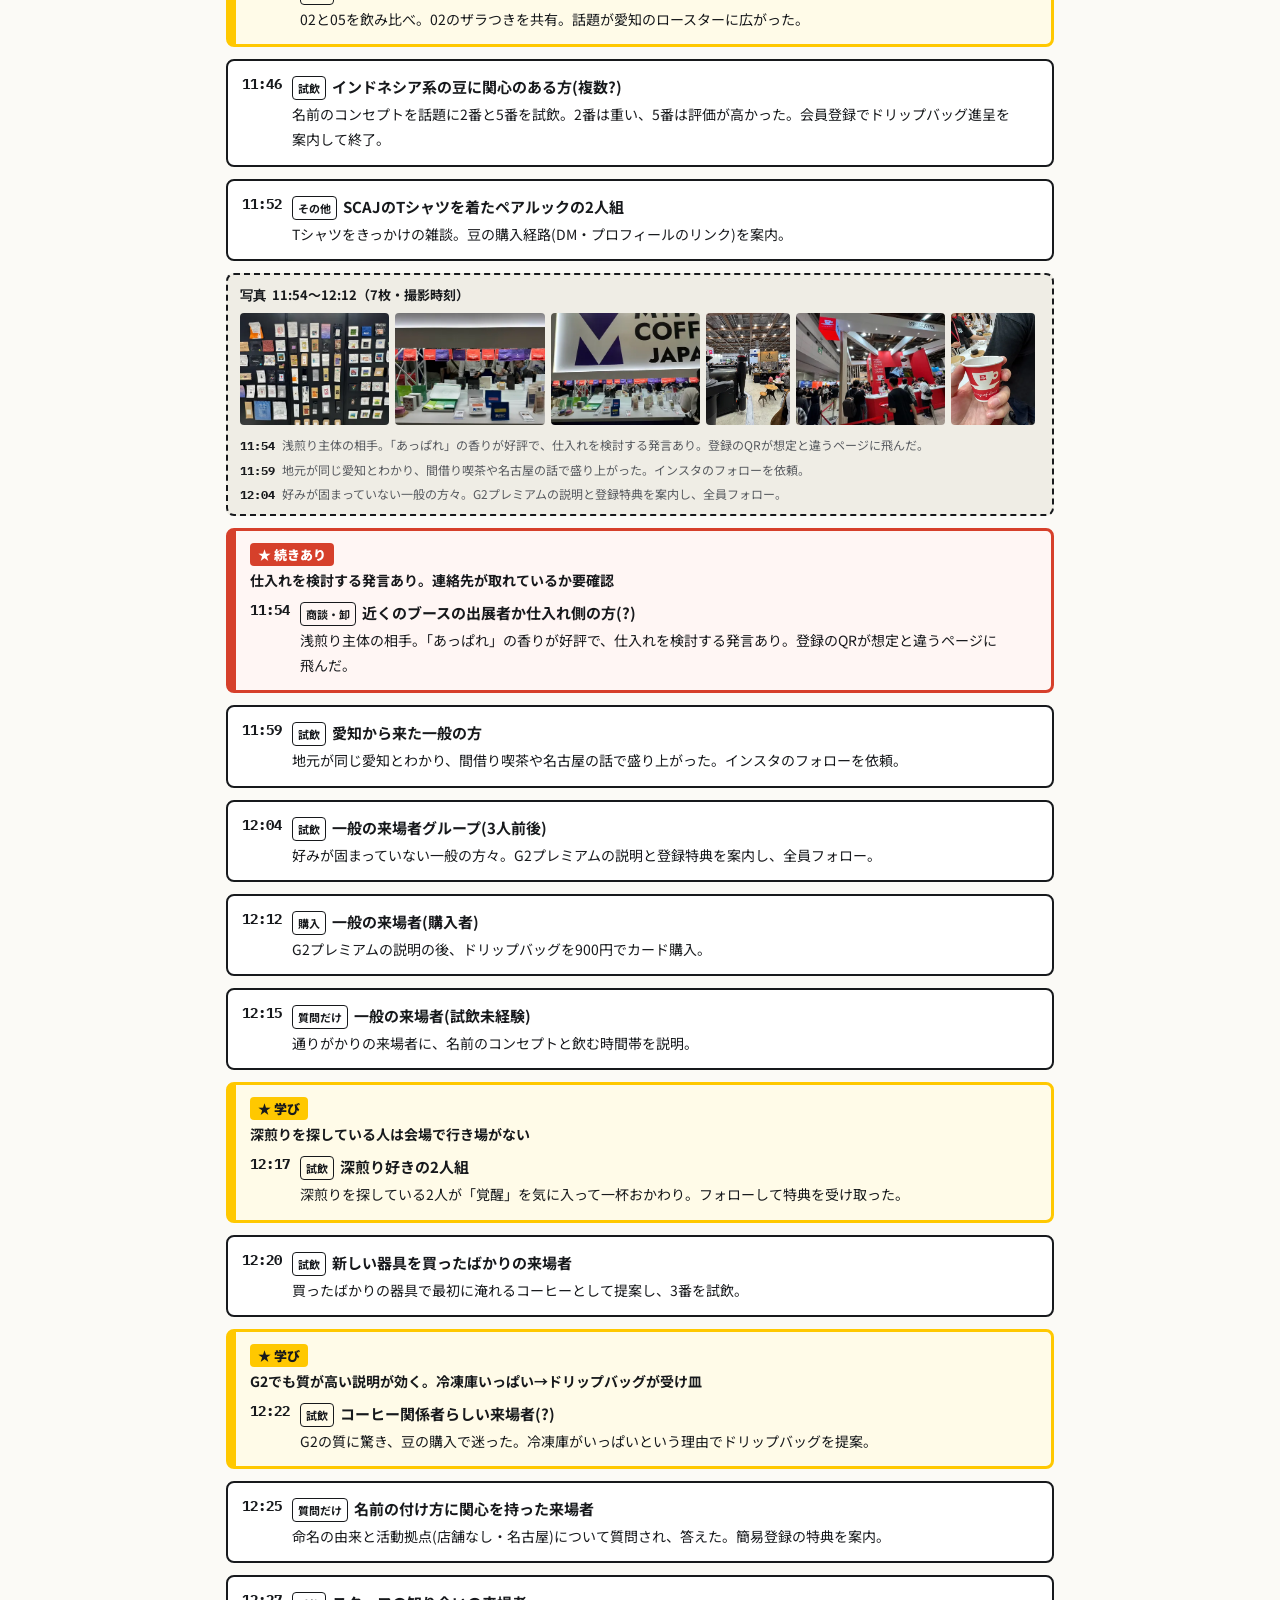
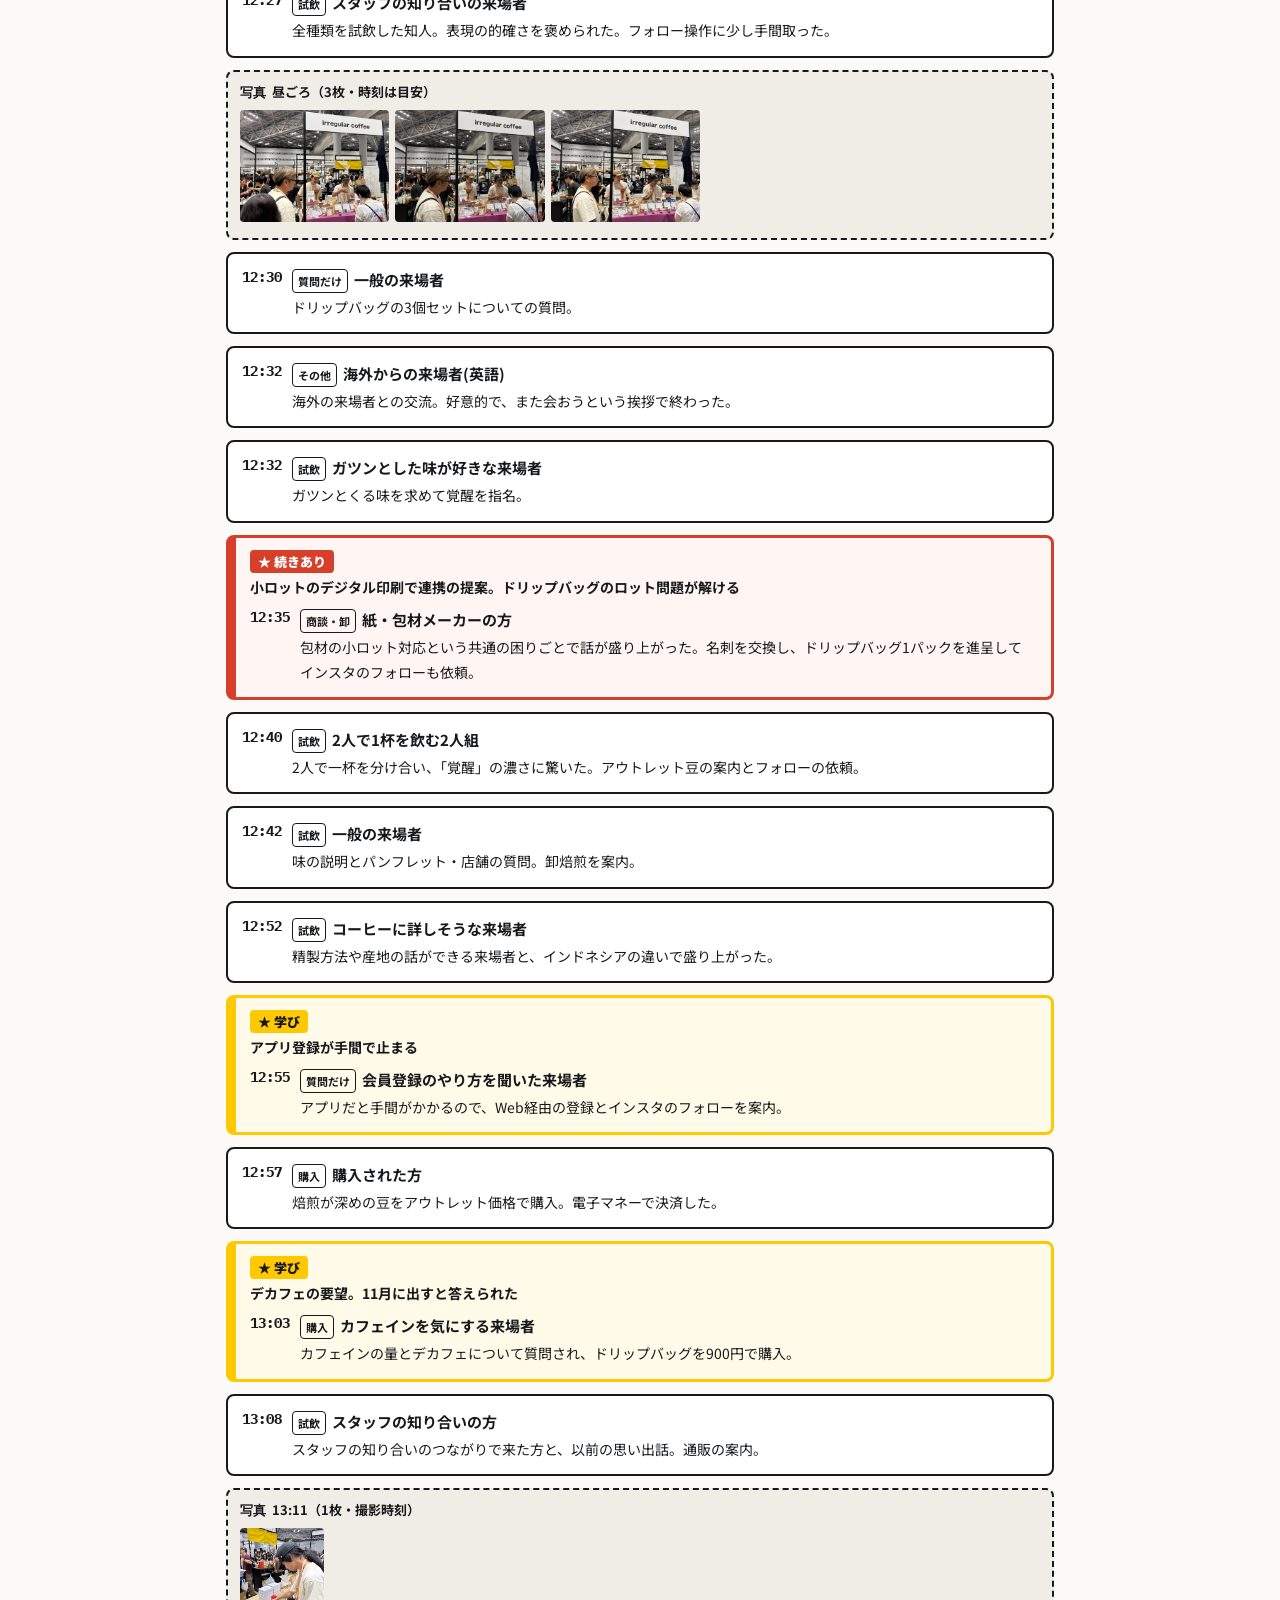
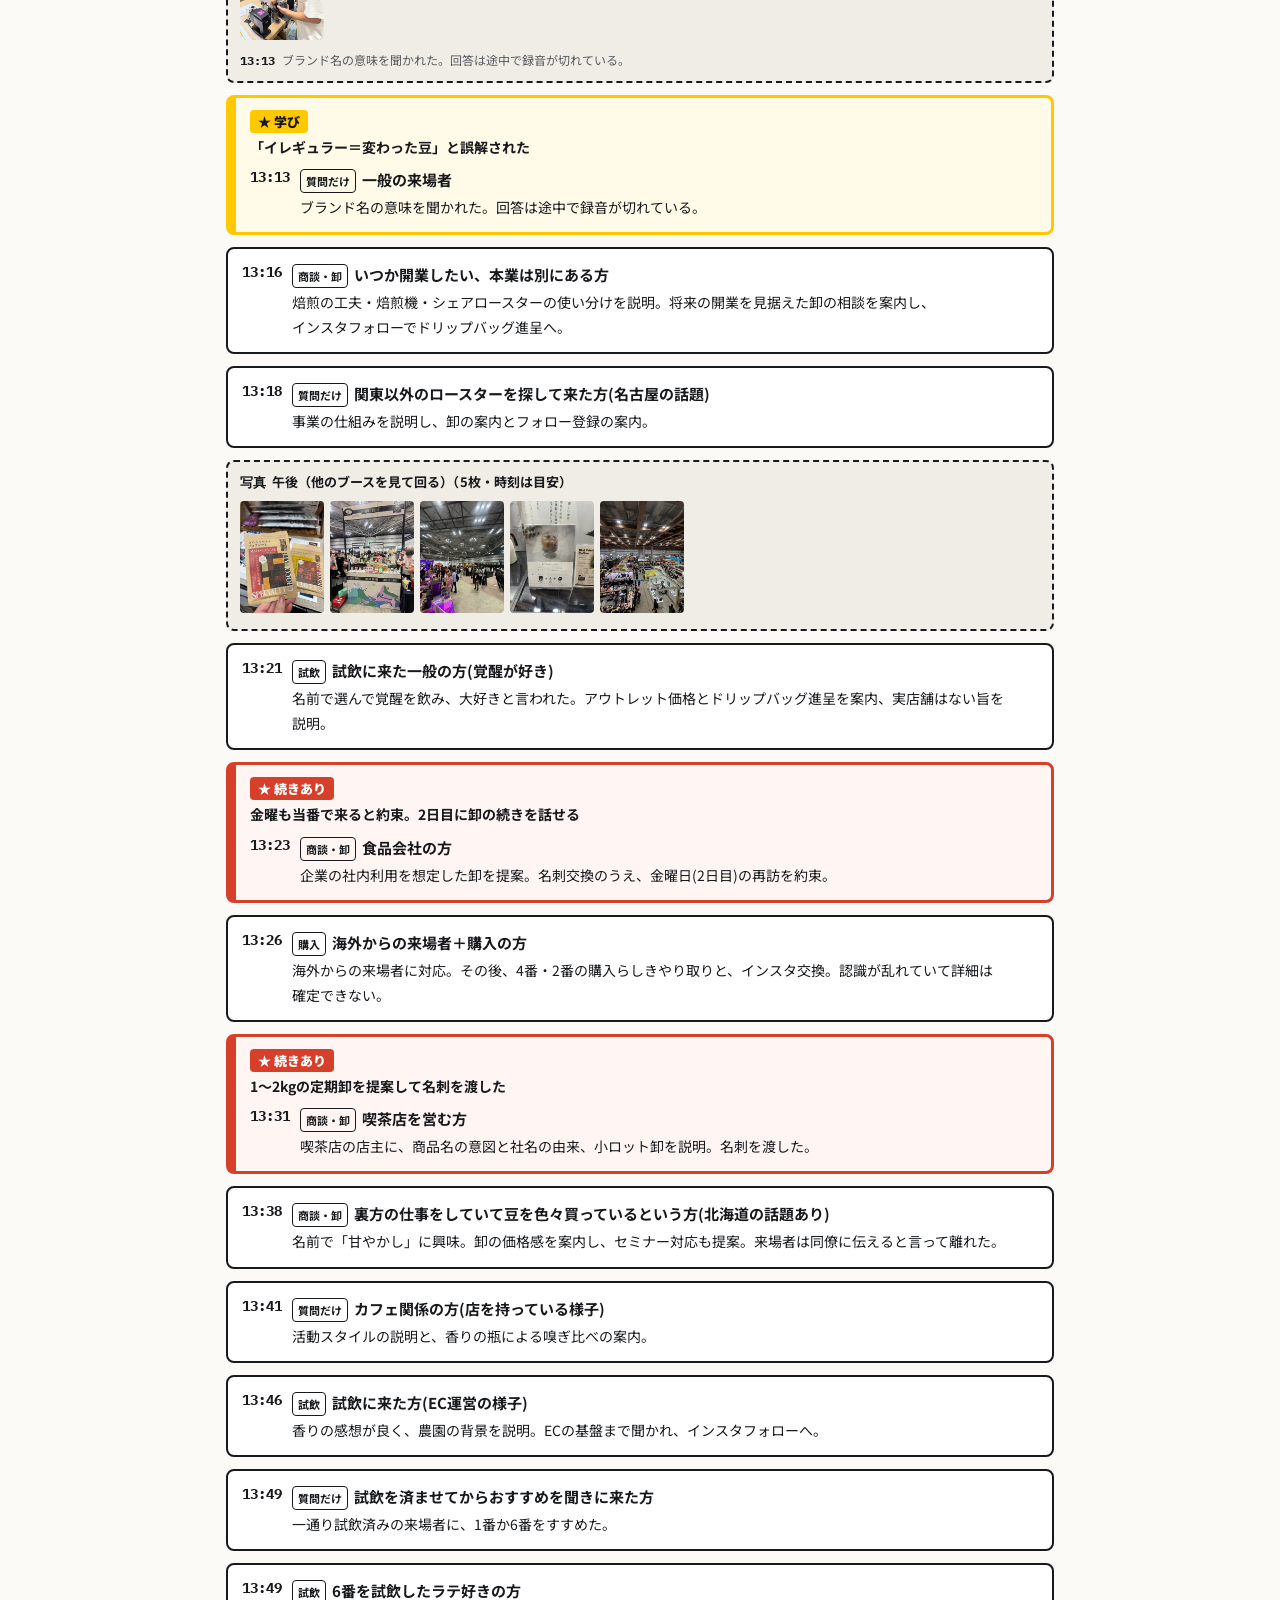
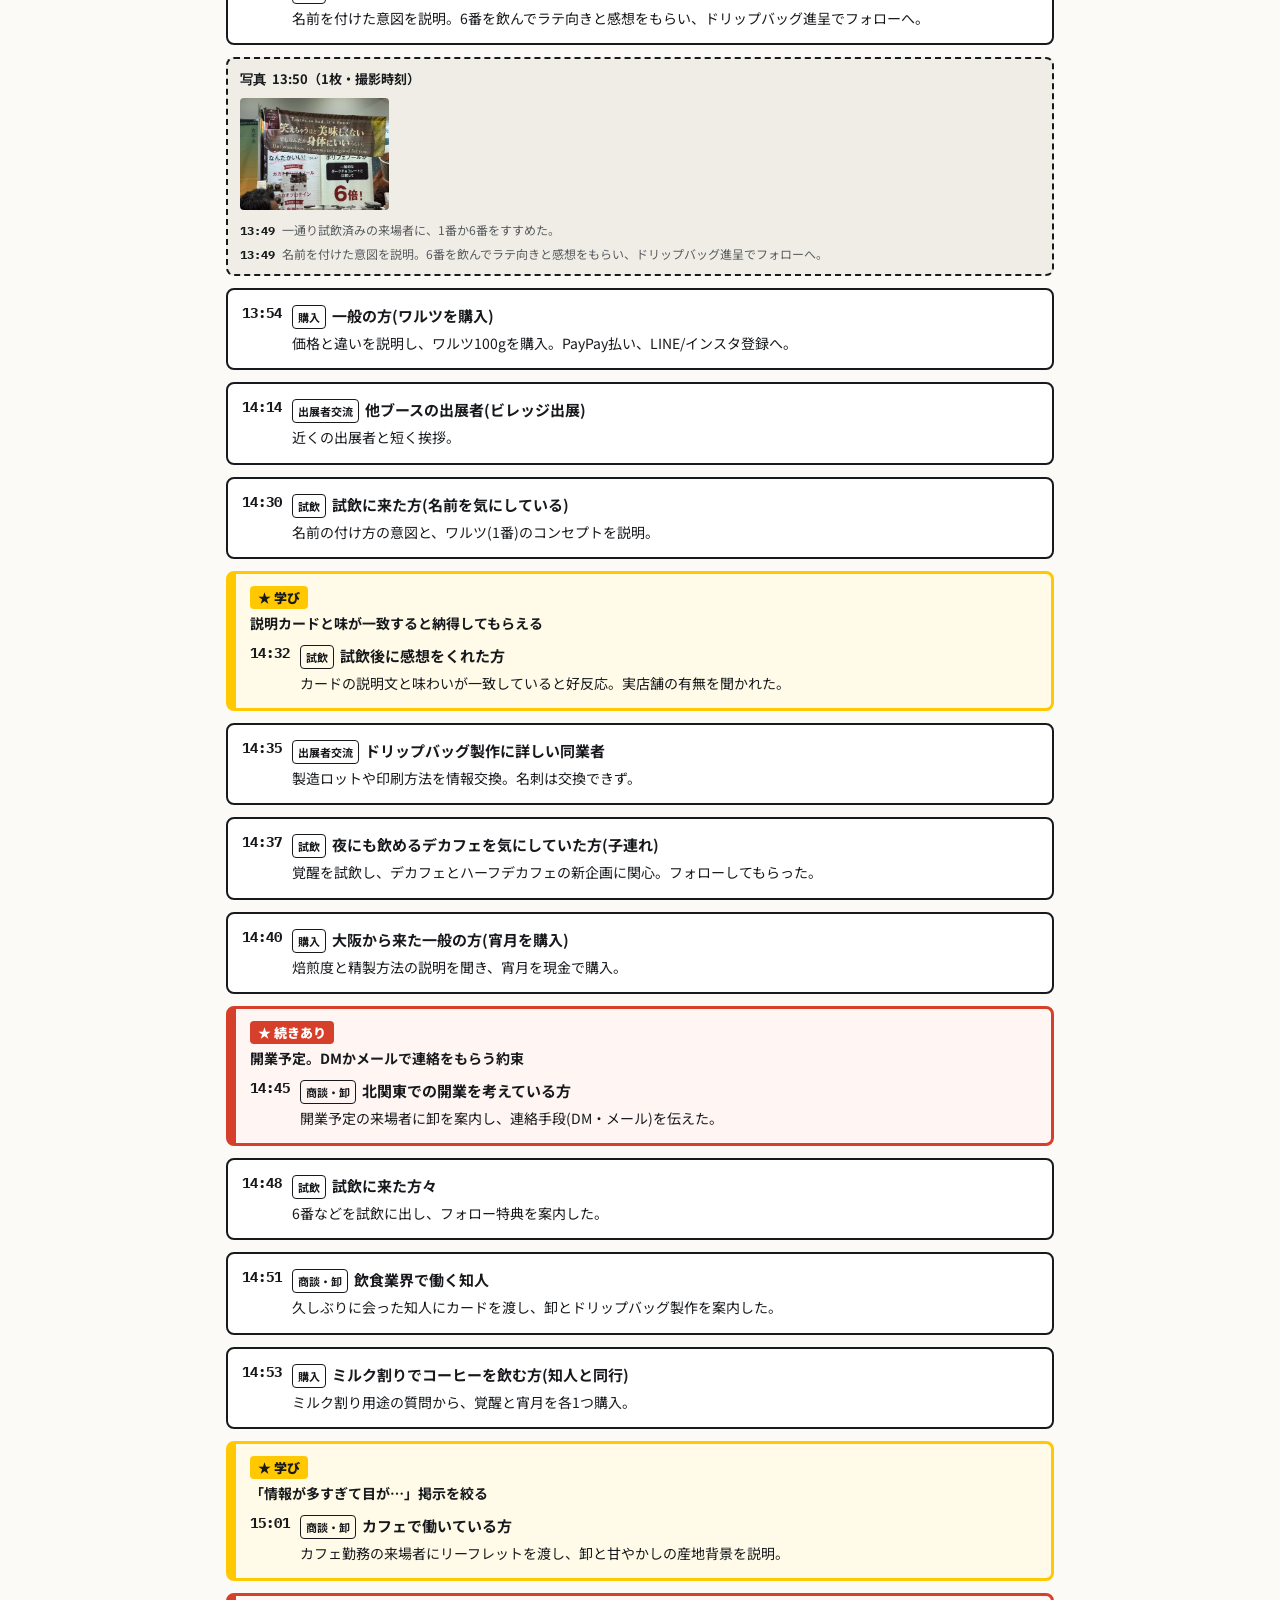
==== commit 96ae0707: "豆の名前と味の説明シート（A4・2ページ）を追加。胸レコの音声からつよぽんの説明をまとめた Co-Authored-By: Claude Sonnet 5.5 <noreply@anthropic.c" ====
--- a/index.html
+++ b/index.html
@@ -167,7 +167,7 @@
 </section>
 
 <section class="blk" id="tsuyo">
-  <div class="sec-h"><div class="no">03</div><h2>つよぽんへ</h2><p>よく聞かれた質問と、実際にうまくいった答え方。黄色い線の言葉は、つよぽんが実際に言ったものです。</p></div>
+  <div class="sec-h"><div class="no">03</div><h2>つよぽんへ</h2><p>よく聞かれた質問と、実際にうまくいった答え方。黄色い線の言葉は、つよぽんが実際に言ったものです。 スタッフ向けに、名前の意味と味の説明を1枚にまとめました：<a href="print/meishou-aji.pdf">豆の名前と味の説明シート（A4・2ページ）</a></p></div>
 
   <h3>よく聞かれた質問</h3>
   <div class="qa"><div class="q">お店はどこですか？ カフェをやっているんですか？<small>約10回</small></div>
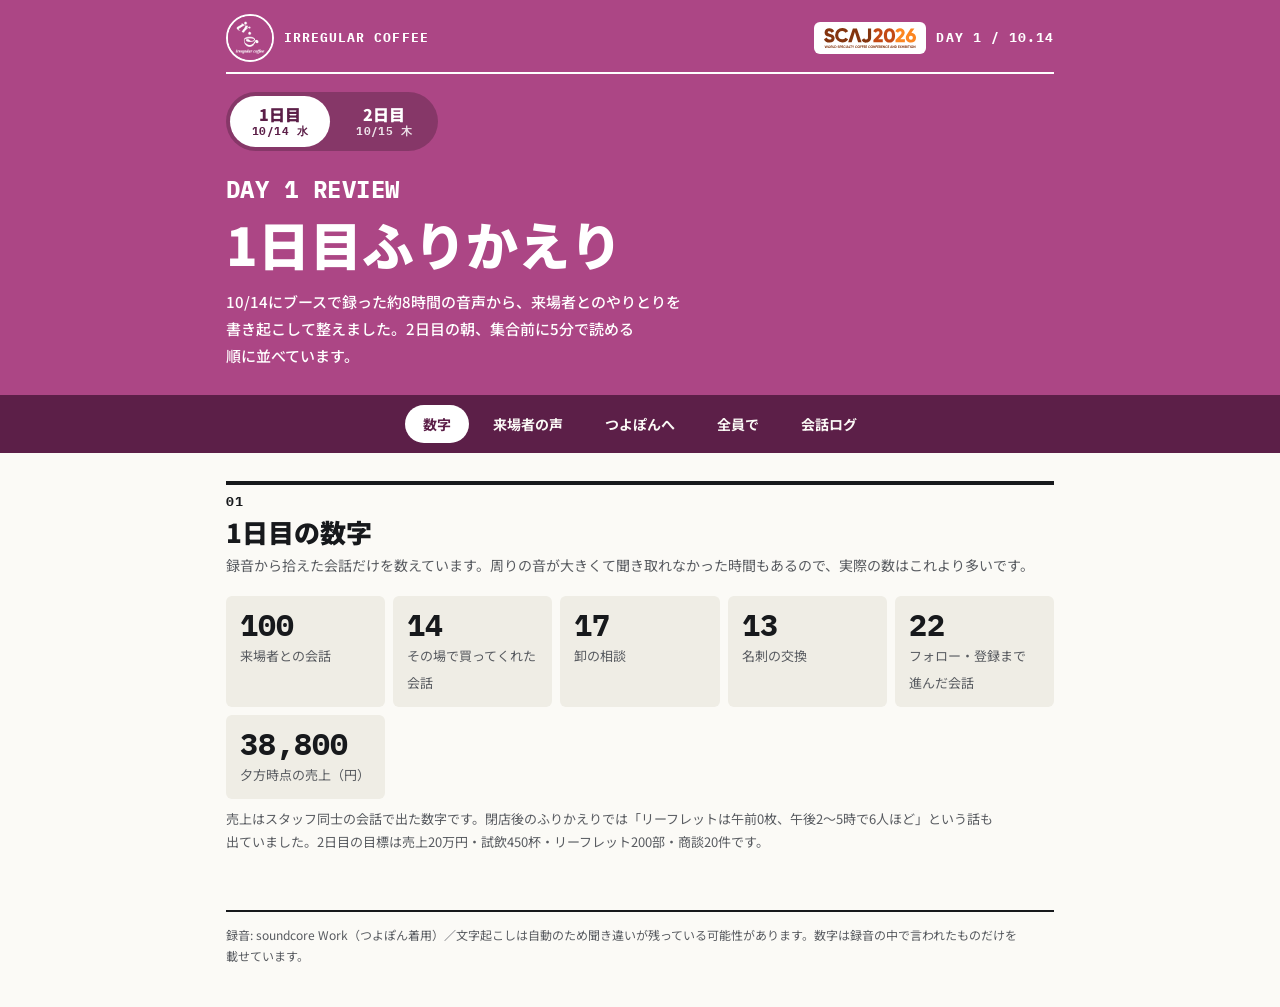
==== commit a7bcc03e: "紫のデザインに統一、表紙に1日目/2日目の切り替えボタン Co-Authored-By: Claude Opus 5.5 <noreply@anthropic.com>" ====
--- a/index.html
+++ b/index.html
@@ -7,13 +7,13 @@
 <meta name="robots" content="noindex,nofollow">
 <meta property="og:title" content="SCAJ2026 1日目ふりかえり">
 <meta property="og:description" content="10/14 ブースでの来場者との会話から、2日目に効くことをまとめました">
-<link rel="icon" href="data:image/svg+xml,%3Csvg xmlns='http://www.w3.org/2000/svg' viewBox='0 0 32 32'%3E%3Crect width='32' height='32' rx='4' fill='%23ffc800'/%3E%3Ctext x='16' y='24' text-anchor='middle' font-size='22' font-weight='900' font-family='sans-serif' fill='%2317191c'%3E1%3C/text%3E%3C/svg%3E">
+<link rel="icon" href="data:image/svg+xml,%3Csvg xmlns='http://www.w3.org/2000/svg' viewBox='0 0 32 32'%3E%3Crect width='32' height='32' rx='4' fill='%23ac4685'/%3E%3Ctext x='16' y='24' text-anchor='middle' font-size='22' font-weight='900' font-family='sans-serif' fill='%23ffffff'%3E1%3C/text%3E%3C/svg%3E">
 <link rel="preconnect" href="https://fonts.googleapis.com">
 <link rel="preconnect" href="https://fonts.gstatic.com" crossorigin>
 <link href="https://fonts.googleapis.com/css2?family=IBM+Plex+Mono:wght@500;700&family=Noto+Sans+JP:wght@400;500;700;900&display=swap" rel="stylesheet">
 <style>
 :root{
-  --ink:#17191c;--paper:#fbfaf6;--sign:#ffc800;--rule:#cfccc1;--block:#efede5;--mute:#585b60;
+  --ink:#17191c;--paper:#fbfaf6;--sign:#ac4685;--sign-d:#5c1f48;--sign-l:#f7ecf3;--rule:#cfccc1;--block:#efede5;--mute:#585b60;
   --hit:#ffe066;--q:#cfe6ff;--snag:#ffd0cc;--win:#c9f0d3;
   --sans:"Noto Sans JP","Hiragino Sans","Hiragino Kaku Gothic ProN",Meiryo,sans-serif;
   --mono:"IBM Plex Mono",ui-monospace,Menlo,monospace;
@@ -29,8 +29,13 @@
 button{font:inherit;color:inherit;cursor:pointer}
 :focus-visible{outline:3px solid var(--ink);outline-offset:2px}
 
-.cover{background:var(--sign);padding:14px 0 26px}
-.cover-top{display:flex;justify-content:space-between;gap:12px;flex-wrap:wrap;font:700 13px/1.5 var(--mono);letter-spacing:.08em;border-bottom:2px solid var(--ink);padding-bottom:8px}
+.cover{background:var(--sign);color:#fff;padding:14px 0 26px}
+.cover-top{display:flex;justify-content:space-between;gap:12px;flex-wrap:wrap;font:700 13px/1.5 var(--mono);letter-spacing:.08em;border-bottom:2px solid #fff;padding-bottom:10px;align-items:center}
+.cover-top .brand{display:flex;align-items:center;gap:10px}
+.cover-top .brand img{width:48px;height:48px;border-radius:50%;border:2px solid #fff}
+.cover-top .ev{display:flex;align-items:center;gap:10px}
+.cover-top .scaj{background:#fff;border-radius:6px;padding:6px 10px;display:inline-flex}
+.cover-top .scaj img{height:20px;width:auto;display:block}
 .cover h1{margin:26px 0 12px;font:900 clamp(30px,8.5vw,52px)/1.25 var(--sans)}
 .cover h1 .en{display:block;font:700 clamp(18px,4.6vw,24px)/1 var(--mono);letter-spacing:.02em;margin-bottom:10px}
 .cover .lead{font-weight:500;max-width:36em}
@@ -92,14 +97,14 @@
 .res{margin-top:8px;font-size:13px;color:var(--mute)}
 .card.imp{border-width:3px;border-left-width:10px}
 .card.follow{border-color:#d6402b;background:#fff6f4}
-.card.learn{border-color:var(--sign);background:#fffbe8}
+.card.learn{border-color:var(--sign);background:var(--sign-l)}
 .card .star{grid-column:1/-1;justify-self:start;font:900 13px/1 var(--sans);padding:5px 8px;border-radius:4px;color:#fff;background:#d6402b}
-.card.learn .star{background:var(--sign);color:var(--ink)}
+.card.learn .star{background:var(--sign);color:#fff}
 .card .why2{grid-column:1/-1;font-weight:700;font-size:14px;margin-bottom:4px}
 .filters button.f-follow{border-color:#d6402b;color:#d6402b}
 .filters button.f-follow[aria-pressed="true"]{background:#d6402b;color:#fff}
-.filters button.f-learn{background:#fffbe8}
-.filters button.f-learn[aria-pressed="true"]{background:var(--sign);color:var(--ink)}
+.filters button.f-learn{background:var(--sign-l)}
+.filters button.f-learn[aria-pressed="true"]{background:var(--sign);color:#fff}
 .shots{border:2px dashed var(--ink);border-radius:8px;margin-bottom:12px;padding:10px 12px;background:var(--block)}
 .shots h4{font:700 13px/1.5 var(--sans);margin-bottom:8px}
 .shots h4 .mono{font-family:var(--mono);margin-right:6px}
@@ -114,12 +119,58 @@
 dialog.lb .bar{display:flex;gap:8px}
 dialog.lb button{border:2px solid #fff;background:transparent;color:#fff;border-radius:999px;padding:8px 16px;font-weight:700}
 footer{margin:56px 0 40px;font-size:12px;color:var(--mute);border-top:2px solid var(--ink);padding-top:12px}
+
+.fixmap{display:grid;gap:8px;margin-bottom:18px}
+.fixmap>div{border:2px solid var(--ink);border-radius:8px;padding:8px 12px;background:#fff;border-left-width:10px}
+.fixmap h3{font-size:14px;margin:0 0 4px}
+.fixmap ul{list-style:none;font-size:14px}.fixmap li{margin:2px 0}.fixmap a{text-decoration:none}
+.fixmap .p1,.fix.p1{border-left-color:#d6402b}.fixmap .p2,.fix.p2{border-left-color:var(--sign)}.fixmap .p3,.fix.p3{border-left-color:var(--rule)}
+.fix{display:grid;grid-template-columns:1fr;gap:12px;border:2px solid var(--ink);border-left-width:10px;border-radius:8px;background:#fff;padding:12px 14px;margin-bottom:12px;scroll-margin-top:12px}
+.fx-pri{font:700 12px/1 var(--mono);color:var(--mute);margin-bottom:6px}
+.fix h3{font-size:17px;margin:0 0 6px;display:flex;gap:8px;align-items:baseline}
+.fx-no{font:900 14px/1 var(--mono);background:var(--ink);color:var(--paper);border-radius:4px;padding:3px 6px;flex:none}
+.chips{display:flex;flex-wrap:wrap;gap:4px;margin-bottom:6px}
+.chip{font:700 12px/1 var(--sans);border:1.5px solid var(--ink);border-radius:999px;padding:4px 8px;background:var(--block);text-decoration:none}
+a.chip{background:var(--q)}
+.fix h4{font:700 12px/1.5 var(--sans);color:var(--mute);margin:8px 0 2px}
+.fix p{font-size:14px}.fix q{font-weight:700;quotes:"「" "」"}
+ul.todo{list-style:none;font-size:14px}ul.todo li{margin:2px 0;padding-left:1.4em;text-indent:-1.4em}ul.todo li::before{content:"☐ "}
+.fix .unk{font-size:12px;color:var(--mute);margin-top:6px}
+.fx-ph{display:block;order:-1}.fx-ph img{display:block;width:100%;max-height:200px;object-fit:cover;border-radius:6px;background:var(--rule)}
+.card{scroll-margin-top:64px}
+@media (min-width:700px){.fixmap{grid-template-columns:repeat(3,1fr)}.fix:has(.fx-ph){grid-template-columns:1fr 200px}.fx-ph{order:0}.fx-ph img{height:100%;max-height:none}}
 @media (min-width:700px){.voices{grid-template-columns:1fr 1fr}}
+body.tabs nav.toc{display:none}
+body.tabs section.blk{display:none}
+body.tabs section.blk.on{display:block}
+body.tabs section.blk.on:first-of-type,body.tabs section.blk.on{margin-top:28px}
+.tabbar{display:flex;flex-wrap:wrap;justify-content:center;gap:6px;position:sticky;top:0;z-index:20;background:var(--sign-d);padding:10px 16px}
+.tabbar a{color:var(--paper);text-decoration:none;font:700 14px/1 var(--sans);padding:10px 16px;border-radius:999px;border:2px solid transparent;white-space:nowrap}
+.tabbar a:hover{border-color:#fff}
+.tabbar a[aria-current="page"]{background:#fff;color:var(--sign-d)}
+.tabbar .s{display:none}
+body.tabs .filters{top:58px}
+body.tabs .card,body.tabs .fix{scroll-margin-top:122px}
+@media (max-width:699px){
+  body.tabs{padding-bottom:calc(66px + env(safe-area-inset-bottom))}
+  .tabbar{display:grid;grid-template-columns:repeat(var(--n,7),1fr);gap:2px;position:fixed;top:auto;left:0;right:0;bottom:0;padding:6px 4px calc(6px + env(safe-area-inset-bottom))}
+  .tabbar a{font:700 11px/1.25 var(--sans);padding:9px 1px;border-radius:6px;border:0;word-break:keep-all;white-space:normal;display:flex;align-items:center;justify-content:center}
+  .tabbar .l{display:none}.tabbar .s{display:inline}
+  body.tabs .filters{top:0}
+  body.tabs .card,body.tabs .fix{scroll-margin-top:64px}
+}
+.days{display:inline-flex;gap:4px;margin-top:18px;padding:4px;border-radius:999px;background:rgba(0,0,0,.22)}
+.days a{display:flex;flex-direction:column;align-items:center;gap:2px;color:#fff;text-decoration:none;font:900 16px/1.1 var(--sans);padding:10px 22px;border-radius:999px}
+.days a small{font:700 11px/1 var(--mono);letter-spacing:.04em;opacity:.85}
+.days a:hover{background:rgba(255,255,255,.15)}
+.days a[aria-current="page"]{background:#fff;color:var(--sign-d)}
+.days a[aria-current="page"] small{opacity:1}
 </style>
 </head>
 <body>
 <header class="cover"><div class="wrap">
-  <div class="cover-top"><span>IRREGULAR COFFEE</span><span>SCAJ2026 / DAY 1 / 10.14</span></div>
+  <div class="cover-top"><span class="brand"><img src="brand/irregular-icon.png" alt="irregular coffee">IRREGULAR COFFEE</span><span class="ev"><span class="scaj"><img src="brand/scaj2026.svg" alt="SCAJ2026"></span>DAY 1 / 10.14</span></div>
+  <nav class="days" aria-label="日程の切り替え"><a href="https://yukitchy.github.io/scaj2026-day1-memo/" aria-current="page">1日目<small>10/14 水</small></a><a href="https://yukitchy.github.io/scaj2026-day2-memo/">2日目<small>10/15 木</small></a></nav>
   <h1><span class="en">DAY 1 REVIEW</span>1日目ふりかえり</h1>
   <p class="lead">10/14にブースで録った約8時間の音声から、来場者とのやりとりを書き起こして整えました。2日目の朝、集合前に5分で読める順に並べています。</p>
   <nav class="toc"><a href="#nums">数字</a><a href="#voices">来場者の声</a><a href="#tsuyo">つよぽんへ</a><a href="#team">全員で</a><a href="#log">会話ログ</a></nav>
@@ -254,7 +305,7 @@
 const fbox=document.querySelector(".filters"),box=document.getElementById("cards");
 let cur="全部";
 const cardHtml=c=>`
-<details class="card${c.imp?" imp "+c.imp[0]:""}"><summary>${c.imp?`<span class="star">${IMP[c.imp[0]]}</span><span class="why2">${esc(c.imp[1])}</span>`:""}<span class="t">${c.t}</span><span><span class="kind">${esc(kindOf(c))}</span><span class="who">${esc(c.who)}</span></span><span class="sum">${esc(c.sum)}</span></summary>
+<details id="c${c.n}" class="card${c.imp?" imp "+c.imp[0]:""}"><summary>${c.imp?`<span class="star">${IMP[c.imp[0]]}</span><span class="why2">${esc(c.imp[1])}</span>`:""}<span class="t">${c.t}</span><span><span class="kind">${esc(kindOf(c))}</span><span class="who">${esc(c.who)}</span></span><span class="sum">${esc(c.sum)}</span></summary>
 <div class="body">
 <div class="talk">${c.talk.map(([s,x])=>`<p><span class="sp ${s==="つよぽん"?"tsuyo":""}">${esc(s||"―")}</span>${esc(x)}</p>`).join("")}</div>
 <div class="marks">${Object.entries(c.marks).map(([k,v])=>`<div><mark class="${k}">${LAB[k]}</mark> ${esc(v)}</div>`).join("")}${c.fb?`<div><b>声</b> ${esc(c.fb)}</div>`:""}</div>
@@ -274,6 +325,21 @@
 fbox.innerHTML=KINDS.map(k=>`<button type="button" aria-pressed="${k===cur}" data-k="${k}" class="${k.startsWith("★")?"f-"+(k.includes("続き")?"follow":"learn"):""}">${k} <span class="mono">${k==="全部"?CARDS.length:CARDS.filter(c=>match(c,k)).length}</span></button>`).join("");
 fbox.addEventListener("click",e=>{const b=e.target.closest("button");if(!b)return;cur=b.dataset.k;fbox.querySelectorAll("button").forEach(x=>x.setAttribute("aria-pressed",x===b));render()});
 render();
+document.addEventListener("click",e=>{const a=e.target.closest('a[href^="#c"]');if(!a)return;const id=a.getAttribute("href").slice(1);if(cur!=="全部"){cur="全部";fbox.querySelectorAll("button").forEach(x=>x.setAttribute("aria-pressed",x.dataset.k==="全部"));render()}const el=document.getElementById(id);if(el){e.preventDefault();el.open=true;el.scrollIntoView()}});
+
+// 節をタブで切り替える（PCは表紙の下に貼り付くメニュー、スマホは下に固定）
+(()=>{const mq=matchMedia("(max-width:699px)"),SHORT={nums:"数字",voices:"声",tsuyo:"つよぽん",dame:"改善点",team:"全員で",hansei:"反省会",log:"会話ログ"};
+const LONG={};document.querySelectorAll("nav.toc a").forEach(a=>LONG[a.getAttribute("href").slice(1)]=a.textContent);
+const secs=[...document.querySelectorAll("section.blk")],bar=document.createElement("nav");bar.className="tabbar";bar.setAttribute("aria-label","節の切り替え");
+bar.innerHTML=secs.map(s=>`<a href="#${s.id}" data-t="${s.id}"><span class="l">${LONG[s.id]||SHORT[s.id]}</span><span class="s">${SHORT[s.id]||s.id}</span></a>`).join("");
+document.querySelector("header.cover").after(bar);bar.style.setProperty("--n",secs.length);document.body.classList.add("tabs");
+const show=(id,top)=>{secs.forEach(s=>s.classList.toggle("on",s.id===id));bar.querySelectorAll("a").forEach(a=>a.dataset.t===id?a.setAttribute("aria-current","page"):a.removeAttribute("aria-current"));
+  if(top){const y=document.getElementById(id).getBoundingClientRect().top+scrollY-(mq.matches?8:bar.offsetHeight+8);if(scrollY>y||mq.matches)window.scrollTo(0,Math.max(0,y))}};
+document.addEventListener("click",e=>{const a=e.target.closest('a[href^="#"]');if(!a)return;const h=a.getAttribute("href").slice(1),el=document.getElementById(h);
+  const sec=el?el.closest("section.blk"):(/^c\d+$/.test(h)?document.getElementById("log"):null);if(!sec)return;
+  if(a.closest(".tabbar")||el===sec){e.preventDefault();show(sec.id,true);history.replaceState(null,"","#"+sec.id);return}
+  if(!sec.classList.contains("on"))show(sec.id,false)},true);
+const h=location.hash.slice(1),el=h&&document.getElementById(h),s0=el&&el.closest("section.blk");show(s0?s0.id:secs[0].id,false);if(el&&el!==s0)setTimeout(()=>el.scrollIntoView(),0)})();
 </script>
 </body>
 </html>
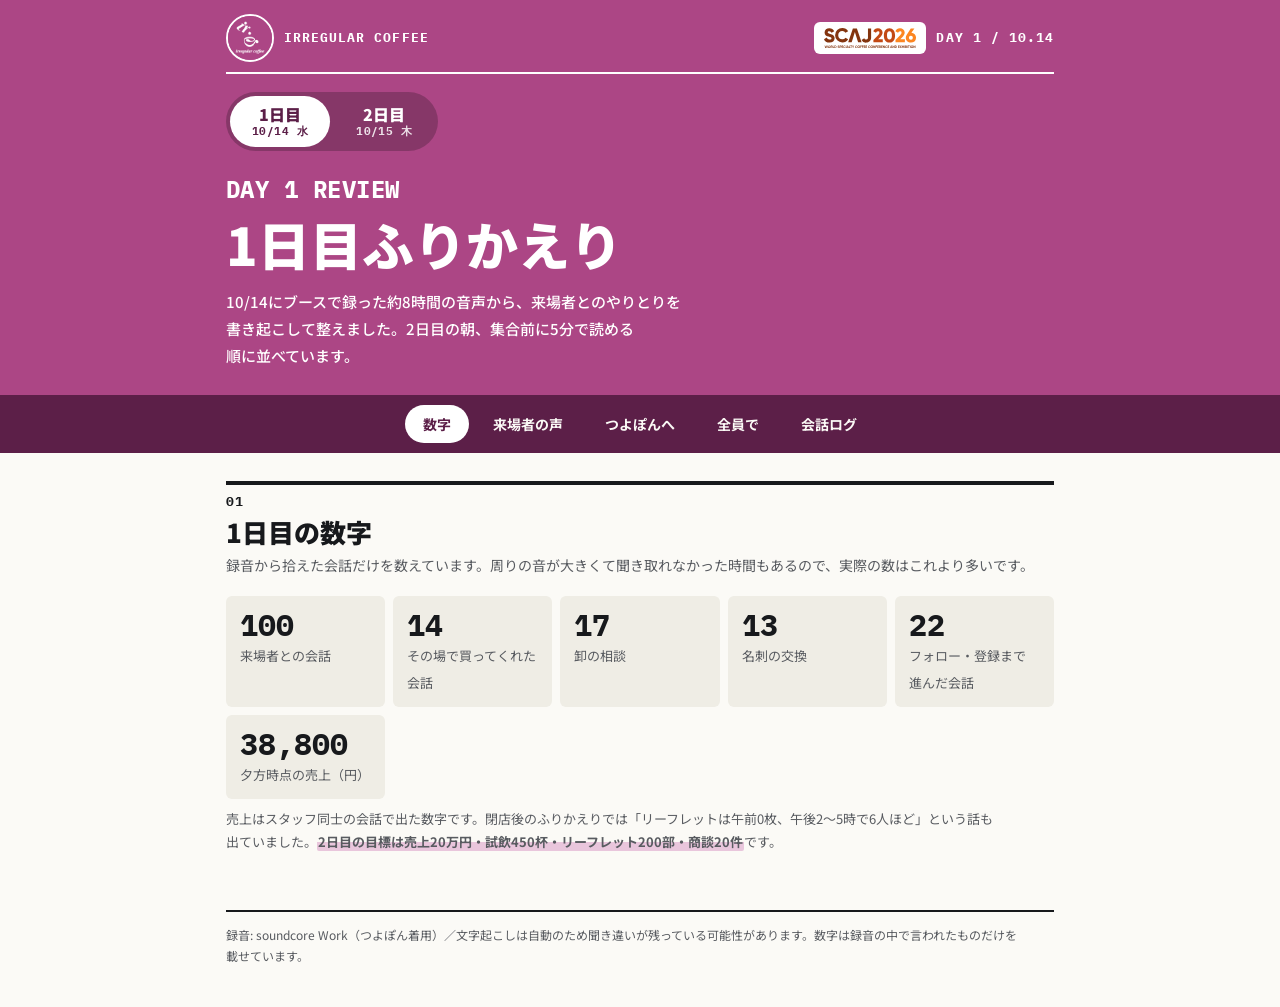
==== commit 342db70a: "全タブの大事な所に紫の下線マーカー（まとめ文・会話カードの要約） Co-Authored-By: Claude Opus 5.5 <noreply@anthropic.com>" ====
--- a/index.html
+++ b/index.html
@@ -165,6 +165,7 @@
 .days a:hover{background:rgba(255,255,255,.15)}
 .days a[aria-current="page"]{background:#fff;color:var(--sign-d)}
 .days a[aria-current="page"] small{opacity:1}
+mark.key{background:linear-gradient(transparent 55%,#e9c6dc 55%);font-weight:700;padding:0 1px}
 </style>
 </head>
 <body>
@@ -186,34 +187,34 @@
     <div class="num"><b>22</b><span>フォロー・登録まで進んだ会話</span></div>
     <div class="num"><b>38,800</b><span>夕方時点の売上（円）</span></div>
   </div>
-  <p class="note">売上はスタッフ同士の会話で出た数字です。閉店後のふりかえりでは「リーフレットは午前0枚、午後2〜5時で6人ほど」という話も出ていました。2日目の目標は売上20万円・試飲450杯・リーフレット200部・商談20件です。</p>
+  <p class="note">売上はスタッフ同士の会話で出た数字です。閉店後のふりかえりでは「リーフレットは午前0枚、午後2〜5時で6人ほど」という話も出ていました。<mark class="key">2日目の目標は売上20万円・試飲450杯・リーフレット200部・商談20件</mark>です。</p>
 </section>
 
 <section class="blk" id="voices">
   <div class="sec-h"><div class="no">02</div><h2>来場者の声</h2><p>来場者が実際に口にした言葉です。左が言葉、下がそこから読めること。</p></div>
   <h3>名前とコンセプト</h3>
   <div class="voices">
-    <div class="voice"><span class="tag" style="background:var(--hit)">刺さった</span><q>遊び心のあるネーミングめっちゃ好きです</q><span class="so">「名前の付け方が面白い」「やっぱり名前で指名買いですね」も同じ日に出ました。名前は選ぶ入口として効いています。</span></div>
-    <div class="voice"><span class="tag" style="background:var(--hit)">刺さった</span><q>ここに書いてあることが、そのまま</q><span class="so">甘やかしを飲んだ方の感想です。説明カードの言葉と味が一致すると、納得して買ってもらえます。</span></div>
-    <div class="voice"><span class="tag" style="background:var(--hit)">刺さった</span><q>この方が伝わりやすいですね</q><span class="so">産地ではなく「いつ飲んでほしいか」で名前を付けている、と説明したときの反応です。閉店後のふりかえりでも「こんなシーンで訴求しているお店はなかった」と言って来てくれた方がいたそうです。</span></div>
-    <div class="voice"><span class="tag" style="background:var(--snag)">引っかかり</span><q>豆の特徴が変わっているとかではないんですか？</q><span class="so">「イレギュラー」を「変わった豆」と受け取った方がいました。名前の意味は最初の一言で言い切った方が誤解されません。</span></div>
+    <div class="voice"><span class="tag" style="background:var(--hit)">刺さった</span><q>遊び心のあるネーミングめっちゃ好きです</q><span class="so">「名前の付け方が面白い」「やっぱり名前で指名買いですね」も同じ日に出ました。<mark class="key">名前は選ぶ入口として効いています</mark>。</span></div>
+    <div class="voice"><span class="tag" style="background:var(--hit)">刺さった</span><q>ここに書いてあることが、そのまま</q><span class="so">甘やかしを飲んだ方の感想です。<mark class="key">説明カードの言葉と味が一致すると、納得して買ってもらえます</mark>。</span></div>
+    <div class="voice"><span class="tag" style="background:var(--hit)">刺さった</span><q>この方が伝わりやすいですね</q><span class="so">産地ではなく<mark class="key">「いつ飲んでほしいか」で名前を付けている</mark>、と説明したときの反応です。閉店後のふりかえりでも「こんなシーンで訴求しているお店はなかった」と言って来てくれた方がいたそうです。</span></div>
+    <div class="voice"><span class="tag" style="background:var(--snag)">引っかかり</span><q>豆の特徴が変わっているとかではないんですか？</q><span class="so">「イレギュラー」を「変わった豆」と受け取った方がいました。<mark class="key">名前の意味は最初の一言で言い切った方が誤解されません</mark>。</span></div>
   </div>
   <h3>味</h3>
   <div class="voices">
-    <div class="voice"><span class="tag" style="background:var(--hit)">刺さった</span><q>めちゃくちゃ面白いと思います、この4番特に</q><span class="so">業界の方の評価です。「香りでネルドリップの質感がするのに、ペーパーで淹れている。そのギャップがいい」とのこと。宵月は午後に売れて、ラスト1個になりました。</span></div>
-    <div class="voice"><span class="tag" style="background:var(--hit)">刺さった</span><q>G2でこれなんですか。全然いい</q><span class="so">「G1相当だけど大きさや欠点豆の数でG2に入った豆」という説明が、コーヒーに詳しい人ほど効いていました。</span></div>
-    <div class="voice"><span class="tag" style="background:var(--hit)">刺さった</span><q>淹れたてなのが激アツ</q><span class="so">ちょうど淹れたてに当たった方の感想です。冷めたものを出した場面では「前の方が美味しい」と言われました。</span></div>
-    <div class="voice"><span class="tag" style="background:var(--snag)">引っかかり</span><q>舌の上に少しザラザラと来ません？</q><span class="so">2番（覚醒）の雑味は、プロの来場者には飲んですぐ分かります。一方で、深煎り好き・ミルク割り派・「ガツンがいい」派には刺さっていて、おかわりした人もいました。</span></div>
-    <div class="voice"><span class="tag" style="background:var(--q)">要望</span><q>甘みがパンと来るようなものを探していて。みんなフルーティーばかり</q><span class="so">「深煎りが好きだけど、浅煎りが多くて見つからない」という声もありました。甘みと深煎りを探している人は、会場で行き場を探しています。</span></div>
-    <div class="voice"><span class="tag" style="background:var(--q)">要望</span><q>カフェインが強そうだけど、デカフェはありますか？</q><span class="so">デカフェを聞かれたのは2回です。「11月ごろから出します」と答えられていました。</span></div>
+    <div class="voice"><span class="tag" style="background:var(--hit)">刺さった</span><q>めちゃくちゃ面白いと思います、この4番特に</q><span class="so">業界の方の評価です。「香りでネルドリップの質感がするのに、ペーパーで淹れている。そのギャップがいい」とのこと。<mark class="key">宵月は午後に売れて、ラスト1個になりました</mark>。</span></div>
+    <div class="voice"><span class="tag" style="background:var(--hit)">刺さった</span><q>G2でこれなんですか。全然いい</q><span class="so">「G1相当だけど大きさや欠点豆の数でG2に入った豆」という説明が、<mark class="key">コーヒーに詳しい人ほど効いていました</mark>。</span></div>
+    <div class="voice"><span class="tag" style="background:var(--hit)">刺さった</span><q>淹れたてなのが激アツ</q><span class="so">ちょうど淹れたてに当たった方の感想です。<mark class="key">冷めたものを出した場面では「前の方が美味しい」と言われました</mark>。</span></div>
+    <div class="voice"><span class="tag" style="background:var(--snag)">引っかかり</span><q>舌の上に少しザラザラと来ません？</q><span class="so">2番（覚醒）の雑味は、<mark class="key">プロの来場者には飲んですぐ分かります</mark>。一方で、深煎り好き・ミルク割り派・「ガツンがいい」派には刺さっていて、おかわりした人もいました。</span></div>
+    <div class="voice"><span class="tag" style="background:var(--q)">要望</span><q>甘みがパンと来るようなものを探していて。みんなフルーティーばかり</q><span class="so">「深煎りが好きだけど、浅煎りが多くて見つからない」という声もありました。<mark class="key">甘みと深煎りを探している人は、会場で行き場を探しています</mark>。</span></div>
+    <div class="voice"><span class="tag" style="background:var(--q)">要望</span><q>カフェインが強そうだけど、デカフェはありますか？</q><span class="so">デカフェを聞かれたのは2回です。<mark class="key">「11月ごろから出します」と答えられていました</mark>。</span></div>
   </div>
   <h3>買い方・資料</h3>
   <div class="voices">
-    <div class="voice"><span class="tag" style="background:var(--snag)">引っかかり</span><q>パンフレットはありますか？／価格表はありますか？</q><span class="so">卸に興味のある人ほど、値段が書かれた紙を持って帰りたがっていました。手元になかったので、名刺交換で止まっています。</span></div>
-    <div class="voice"><span class="tag" style="background:var(--snag)">引っかかり</span><q>アカウントから作らないといけないから大変</q><span class="so">登録の操作で止まる人が何人もいました。登録用のQRを読むとホームページに飛んでしまった場面もありました。</span></div>
-    <div class="voice"><span class="tag" style="background:var(--snag)">引っかかり</span><q>情報が多すぎて目が…</q><span class="so">ブースの掲示を見た方の一言です。番号・名前・産地・価格が一度に目に入るので、迷っている人には絞って見せた方が楽です。</span></div>
-    <div class="voice"><span class="tag" style="background:var(--q)">要望</span><q>ドリップバッグの単品は売っていますか？</q><span class="so">「豆を挽く環境がない」「冷凍庫がいっぱい」で豆を迷った人は、ドリップバッグなら買っていました。単品がないと聞いて引いた人もいます。</span></div>
-    <div class="voice"><span class="tag" style="background:var(--snag)">引っかかり</span><q>レギュラープラン、プレミアムプランってサブスクのことですか？</q><span class="so">卸の価格プランの名前が、定期便と取り違えられていました。</span></div>
+    <div class="voice"><span class="tag" style="background:var(--snag)">引っかかり</span><q>パンフレットはありますか？／価格表はありますか？</q><span class="so">卸に興味のある人ほど、<mark class="key">値段が書かれた紙を持って帰りたがっていました</mark>。手元になかったので、名刺交換で止まっています。</span></div>
+    <div class="voice"><span class="tag" style="background:var(--snag)">引っかかり</span><q>アカウントから作らないといけないから大変</q><span class="so"><mark class="key">登録の操作で止まる人が何人もいました</mark>。登録用のQRを読むとホームページに飛んでしまった場面もありました。</span></div>
+    <div class="voice"><span class="tag" style="background:var(--snag)">引っかかり</span><q>情報が多すぎて目が…</q><span class="so">ブースの掲示を見た方の一言です。番号・名前・産地・価格が一度に目に入るので、<mark class="key">迷っている人には絞って見せた方が楽です</mark>。</span></div>
+    <div class="voice"><span class="tag" style="background:var(--q)">要望</span><q>ドリップバッグの単品は売っていますか？</q><span class="so">「豆を挽く環境がない」「冷凍庫がいっぱい」で豆を迷った人は、<mark class="key">ドリップバッグなら買っていました</mark>。単品がないと聞いて引いた人もいます。</span></div>
+    <div class="voice"><span class="tag" style="background:var(--snag)">引っかかり</span><q>レギュラープラン、プレミアムプランってサブスクのことですか？</q><span class="so"><mark class="key">卸の価格プランの名前が、定期便と取り違えられていました</mark>。</span></div>
   </div>
 </section>
 
@@ -224,62 +225,62 @@
   <div class="qa"><div class="q">お店はどこですか？ カフェをやっているんですか？<small>約10回</small></div>
     <div class="a">毎回「まだ実店舗はなくて」から入っていました。それだけで終わると、聞いた人は買い方が分からないまま帰ります。
       <span class="say">まだ実店舗はなくて、名古屋で間借り喫茶とマルシェ、あとはECでやっています。このカードからすぐ買えます。</span>
-      の形で、最後にカードかインスタを渡すところまでをひと続きにすると、取りこぼしが減ります。</div></div>
+      の形で、最後に<mark class="key">カードかインスタを渡すところまでをひと続きにすると、取りこぼしが減ります</mark>。</div></div>
   <div class="qa"><div class="q">イレギュラーってどういう意味ですか？ 名前はどうやって付けているんですか？<small>約8回</small></div>
     <div class="a">いちばん伝わっていた答えはこれです。
       <span class="say">意味は二つあります。変わらない日常を、美味しいコーヒーで少し良い方向に変えること。もう一つは、コーヒーにはフレッシュと砂糖が付くもの、という常識を変えたいこと。</span>
       <span class="say">エチオピアのアリーチャ村と言っても伝わらないので、飲んでほしい時間やシーンで名前を付けています。</span>
-      「誠実は、娘が飲んで『真っ直ぐ来る』と言ったから」という話も反応が良かったです。</div></div>
+      「誠実は、<mark class="key">娘が飲んで『真っ直ぐ来る』と言ったから</mark>」という話も反応が良かったです。</div></div>
   <div class="qa"><div class="q">おすすめはどれですか？<small>約9回</small></div>
-    <div class="a">好みを一つ聞いてから2択にしたときに決まっていました。
+    <div class="a"><mark class="key">好みを一つ聞いてから2択にしたとき</mark>に決まっていました。
       <span class="say">浅煎りが好きならアッパレかワルツ。浅煎りに飽きているなら、深めの覚醒です。</span>
       価格で迷っている人には「デイリーならワルツの方がいいかも」で着地していました。2種類を飲み比べる人には「薄い方から」と順番を言えたのも良かったです。</div></div>
   <div class="qa"><div class="q">卸はできますか？ ロットはいくつからですか？<small>約5回＋こちらから声をかけた会話</small></div>
     <div class="a">
       <span class="say">1〜2kgの定期なら、すぐ対応できます。お試しで数百グラムからでも大丈夫です。</span>
-      ドリップバッグの小ロットの話では「自分の結婚式で70個ほど作りました」という実例が、ブライダルの仕事の方に一番効いていました。</div></div>
+      ドリップバッグの小ロットの話では「自分の結婚式で70個ほど作りました」という実例が、<mark class="key">ブライダルの仕事の方に一番効いていました</mark>。</div></div>
   <div class="qa"><div class="q">カフェインは？ デカフェはありますか？<small>2回</small></div>
     <div class="a"><span class="say">カフェインは焙煎では減らないので、浅煎りでも深煎りでも量は変わりません。デカフェは11月ごろから出します。</span>
-      即答できていて、聞いた人も納得していました。このままで大丈夫です。</div></div>
+      <mark class="key">即答できていて、聞いた人も納得していました</mark>。このままで大丈夫です。</div></div>
   <div class="qa"><div class="q">エスプレッソには合いますか？<small>2回</small></div>
-    <div class="a">「まだ試していないので分からない」と答えた場面がありました。「エスプレッソはまだ試していません。ラテにするなら甘やかしが合うと言われました」のように、その日もらった感想で返せます。</div></div>
+    <div class="a">「まだ試していないので分からない」と答えた場面がありました。「エスプレッソはまだ試していません。ラテにするなら甘やかしが合うと言われました」のように、<mark class="key">その日もらった感想で返せます</mark>。</div></div>
 
   <h3>豆ごとの反応</h3>
   <ul class="list">
-    <li><b>01 ワルツ</b>　試飲後に「ホッとする感じ」と言ってワルツを買った方がいました。値段で迷う人の着地点。人気商品として案内できていました。</li>
-    <li><b>02 覚醒</b>　名前で指名する人が多く、深煎り好き・ミルク割り派・「ガツン」派に刺さりました。一方でプロには雑味を指摘されています。アウトレット1000円は、理由とセットで買ってもらえていました。</li>
-    <li><b>03 誠実</b>　「リキュールっぽい」「誠実な感じ」。名前どおりの印象を持ってもらえています。</li>
-    <li><b>04 宵月</b>　「4番特に面白い」と業界の方に言われた豆です。午後にラスト1個まで売れました。</li>
-    <li><b>05 アッパレ</b>　「インドネシア美味しい」「アーシーなのに珍しい」。「アーシー」より「ナッツ・アーモンドっぽい」の方が一般の人には伝わります。午後は試飲が切れて「飲めない」が続きました。</li>
-    <li><b>06 甘やかし</b>　COE受賞経験のある農園という背景と「めっちゃリンゴ感」「ラテにも合いそう」「こっちの方が落ち着く」の反応。2000円で迷う人がいました。</li>
+    <li><b>01 ワルツ</b>　試飲後に「ホッとする感じ」と言ってワルツを買った方がいました。<mark class="key">値段で迷う人の着地点</mark>。人気商品として案内できていました。</li>
+    <li><b>02 覚醒</b>　名前で指名する人が多く、<mark class="key">深煎り好き・ミルク割り派・「ガツン」派に刺さりました</mark>。一方でプロには雑味を指摘されています。アウトレット1000円は、理由とセットで買ってもらえていました。</li>
+    <li><b>03 誠実</b>　「リキュールっぽい」「誠実な感じ」。<mark class="key">名前どおりの印象を持ってもらえています</mark>。</li>
+    <li><b>04 宵月</b>　「4番特に面白い」と業界の方に言われた豆です。<mark class="key">午後にラスト1個まで売れました</mark>。</li>
+    <li><b>05 アッパレ</b>　「インドネシア美味しい」「アーシーなのに珍しい」。「アーシー」より<mark class="key">「ナッツ・アーモンドっぽい」の方が一般の人には伝わります</mark>。午後は試飲が切れて「飲めない」が続きました。</li>
+    <li><b>06 甘やかし</b>　COE受賞経験のある農園という背景と「めっちゃリンゴ感」「ラテにも合いそう」「こっちの方が落ち着く」の反応。<mark class="key">2000円で迷う人がいました</mark>。</li>
   </ul>
 
   <h3>商談の流れ</h3>
-  <p>卸やドリップバッグ制作の話になったのは17件、名刺の交換は13件です。ブライダル、包材、チョコレート、香料、旅行、喫茶店、レストラン、食品会社など、コーヒー屋以外の人からの相談が多く出ました。決まった流れは「どんなお仕事ですか？」と聞く → 小ロットのドリップバッグやノベルティの話をする → 名刺、です。止まったのは次の2点でした。</p>
+  <p>卸やドリップバッグ制作の話になったのは17件、名刺の交換は13件です。ブライダル、包材、チョコレート、香料、旅行、喫茶店、レストラン、食品会社など、<mark class="key">コーヒー屋以外の人からの相談が多く出ました</mark>。決まった流れは「どんなお仕事ですか？」と聞く → 小ロットのドリップバッグやノベルティの話をする → 名刺、です。止まったのは次の2点でした。</p>
   <ul class="list">
-    <li>値段の分かる紙がなく、その場で金額まで話が進まない</li>
-    <li>名刺を持っていない相手とは、連絡先を交換できずに終わる（インスタのフォローで代わりにできます）</li>
+    <li><mark class="key">値段の分かる紙がなく、その場で金額まで話が進まない</mark></li>
+    <li>名刺を持っていない相手とは、連絡先を交換できずに終わる（<mark class="key">インスタのフォローで代わりにできます</mark>）</li>
   </ul>
-  <p>食品会社の方は「金曜も当番で来るのでまた寄ります」と言っていました。2日目に来たら、続きの話ができます。</p>
+  <p>食品会社の方は「金曜も当番で来るのでまた寄ります」と言っていました。<mark class="key">2日目に来たら、続きの話ができます</mark>。</p>
 
   <h3>2日目に直すこと3つ</h3>
   <ol class="big">
-    <li><b>「どんなお仕事ですか？」の次に、必ずリーフレットを渡す</b><span class="why">卸の相談は多いのに、リーフレットは午前0枚でした。値段の目安を書いた紙を挟んで渡せば、商談20件・リーフレット200部の両方に効きます。 <a href="print/oroshi-kakaku.pdf">卸のご相談 価格表を印刷する（A4横）</a></span></li>
-    <li><b>「焙煎を攻めすぎました」は、飲んでもらった後に言う</b><span class="why">飲む前に言うと、相手は雑味を探しながら飲みます。2番は先に飲んでもらい、「だからアウトレットで1000円です」と値段の理由として話した方が買ってもらえていました。</span></li>
-    <li><b>「お店はまだない」の後に、買い方まで言い切る</b><span class="why">いちばん多かった質問です。カードを手渡しながら「ここから買えます」までをひと続きにしてください。</span></li>
+    <li><b>「どんなお仕事ですか？」の次に、必ずリーフレットを渡す</b><span class="why">卸の相談は多いのに、リーフレットは午前0枚でした。<mark class="key">値段の目安を書いた紙を挟んで渡せば</mark>、商談20件・リーフレット200部の両方に効きます。 <a href="print/oroshi-kakaku.pdf">卸のご相談 価格表を印刷する（A4横）</a></span></li>
+    <li><b>「焙煎を攻めすぎました」は、飲んでもらった後に言う</b><span class="why">飲む前に言うと、相手は雑味を探しながら飲みます。<mark class="key">2番は先に飲んでもらい</mark>、「だからアウトレットで1000円です」と値段の理由として話した方が買ってもらえていました。</span></li>
+    <li><b>「お店はまだない」の後に、買い方まで言い切る</b><span class="why">いちばん多かった質問です。カードを手渡しながら<mark class="key">「ここから買えます」までをひと続きにしてください</mark>。</span></li>
   </ol>
 </section>
 
 <section class="blk" id="team">
   <div class="sec-h"><div class="no">04</div><h2>全員で</h2><p>誰がブースに立っていても、同じ対応ができるようにしたいことです。</p></div>
   <ol class="big">
-    <li><b>試飲を切らさない</b><span class="why">午後はアッパレや覚醒が空になり、「今は飲めない」「今から淹れるので待ってください」が何度も続きました。今出している番号をホワイトボードに書き、ポットが空になる前に次を淹れる係を一人決めます。</span></li>
-    <li><b>値札と特典の言い方を朝にそろえる</b><span class="why">古い値札（2000円のまま、スモーキー表記など）を口で直す場面が何度もありました。録音の中で言われていた値段は、豆100g 1500円、06甘やかし 2000円、02覚醒のアウトレット 1000円、ドリップバッグ3個セット 900円、Tシャツ 5000円です。ドリップバッグの単品はありません。登録特典は「1個」で統一します（「関係者なら2個」と言った場面がありました）。THE覚醒は予約販売のみです。</span></li>
-    <li><b>登録はインスタのQRを先に見せる</b><span class="why">アプリの会員登録は手間だと言われ、登録用のQRを読むとホームページに飛ぶ場面もありました。インスタのプロフィールQRを最初に出すと早く済みます。</span></li>
-    <li><b>「卸やってます」をブースに書く</b><span class="why">閉店後のふりかえりで出ていた案です。「卸やってます」「オリジナルのドリップバッグ、ご相談ください」と掲示すれば、こちらから声をかけなくても相談が来ます。<br><a href="print/oroshi-pop.pdf">POPを印刷する（A4横）</a> <a href="print/houjin-pop.pdf">「法人・お店の方へ」版を印刷する（A4横）</a></span></li>
-    <li><b>会計で止まらない準備</b><span class="why">カードの非接触決済でエラーが出たら、すぐ差し込みに切り替えます。千円札のお釣りが足りなくなりそうでした。買ってくれた人には、袋を渡すときにフォロー済みかどうかを一言確認します。</span></li>
-    <li><b>在庫の置き場所を決める</b><span class="why">覚醒の100gが見つからずに探した場面がありました。種類ごとの置き場所を朝に全員で確認しておきます。</span></li>
-    <li><b>英語の一言メモ</b><span class="why">海外の方への対応が2回あり、半分しか聞き取れなかったそうです。「試飲できます」「100gで1500円」「インスタをフォローでドリップバッグ1個」の3行を英語で書いたメモがあれば足ります。<br><a href="print/english-memo.pdf">英語の一言メモを印刷する（A4横）</a></span></li>
+    <li><b>試飲を切らさない</b><span class="why">午後はアッパレや覚醒が空になり、「今は飲めない」「今から淹れるので待ってください」が何度も続きました。今出している番号をホワイトボードに書き、<mark class="key">ポットが空になる前に次を淹れる係を一人決めます</mark>。</span></li>
+    <li><b>値札と特典の言い方を朝にそろえる</b><span class="why">古い値札（2000円のまま、スモーキー表記など）を口で直す場面が何度もありました。録音の中で言われていた値段は、豆100g 1500円、06甘やかし 2000円、02覚醒のアウトレット 1000円、ドリップバッグ3個セット 900円、Tシャツ 5000円です。ドリップバッグの単品はありません。<mark class="key">登録特典は「1個」で統一します</mark>（「関係者なら2個」と言った場面がありました）。THE覚醒は予約販売のみです。</span></li>
+    <li><b>登録はインスタのQRを先に見せる</b><span class="why">アプリの会員登録は手間だと言われ、登録用のQRを読むとホームページに飛ぶ場面もありました。<mark class="key">インスタのプロフィールQRを最初に出すと早く済みます</mark>。</span></li>
+    <li><b>「卸やってます」をブースに書く</b><span class="why">閉店後のふりかえりで出ていた案です。<mark class="key">「卸やってます」「オリジナルのドリップバッグ、ご相談ください」と掲示すれば</mark>、こちらから声をかけなくても相談が来ます。<br><a href="print/oroshi-pop.pdf">POPを印刷する（A4横）</a> <a href="print/houjin-pop.pdf">「法人・お店の方へ」版を印刷する（A4横）</a></span></li>
+    <li><b>会計で止まらない準備</b><span class="why"><mark class="key">カードの非接触決済でエラーが出たら、すぐ差し込みに切り替えます</mark>。千円札のお釣りが足りなくなりそうでした。買ってくれた人には、袋を渡すときにフォロー済みかどうかを一言確認します。</span></li>
+    <li><b>在庫の置き場所を決める</b><span class="why">覚醒の100gが見つからずに探した場面がありました。<mark class="key">種類ごとの置き場所を朝に全員で確認しておきます</mark>。</span></li>
+    <li><b>英語の一言メモ</b><span class="why">海外の方への対応が2回あり、半分しか聞き取れなかったそうです。「試飲できます」「100gで1500円」「インスタをフォローでドリップバッグ1個」<mark class="key">の3行を英語で書いたメモがあれば足ります</mark>。<br><a href="print/english-memo.pdf">英語の一言メモを印刷する（A4横）</a></span></li>
   </ol>
 </section>
 
@@ -294,7 +295,7 @@
 <footer>録音: soundcore Work（つよぽん着用）／文字起こしは自動のため聞き違いが残っている可能性があります。数字は録音の中で言われたものだけを載せています。</footer>
 </main>
 <script>
-const CARDS=[{"t": "9:52", "min": 592, "who": "他ブースの出展者（コーヒー関係）", "kind": "出展者交流", "talk": [["来場者", "全然コーヒーと違う、美味しそう。(?)"], ["スタッフ", "朝飲みますか？"], ["来場者", "ぜひ。うちもフレイ(?)があるけど、やってることが多分違います。（飲んで）すっごい丸い感じがする。"], ["スタッフ", "ちょっともう冷めちゃってるんですけど。"], ["来場者", "Tシャツ可愛いですね。"], ["つよぽん", "ありがとうございます。これワルツ(?)の急速(?)っていう…"], ["", "（別のスタッフの声: お忙しいもんね／周りの人に飲んでもらうか）"]], "sum": "開場前、隣接する出展者がコーヒーを試飲し「丸い」と感想。Tシャツも褒められた。", "marks": {"hit": "「すっごい丸い感じが」（味の印象）、「Tシャツ可愛いですね」", "snag": "「冷めちゃってる」状態で出した（開場前の準備中）"}, "fb": "「丸い感じ」＝味のまろやかさへの好反応（自店との違いも感じている）。Tシャツは見た目の好印象。", "res": "試飲だけ", "n": 1}, {"t": "10:13", "min": 613, "who": "名古屋のコーヒー関係の方（他の出展者または業界の知人・面識あり？）", "kind": "出展者交流", "talk": [["来場者", "（豆の説明を受けて）これって何ですか？(?) …難しいですね。まだ名古屋で店舗がないので、いろいろ引き合いが来てしまいます(?)。イベントなどでいただきました。"], ["つよぽん", "（焙煎の特徴を説明。「少し南(?)が強い」「以前のロースターで落としてある」）"], ["来場者", "お久しぶりです。ご挨拶しようかなと思って。後でもうちょっと見に行きます。よろしくお願いします。"], ["スタッフ", "あ、お客様。お待たせしました。"]], "sum": "面識のありそうな方が挨拶に来て、豆の特徴を聞いた。聞き取り不良で内容は不確か。", "marks": {"q": "「これって何？」（豆の種類・特徴）", "snag": "「難しいですね」（店舗がなく扱いづらい様子、断りではなく状況説明）"}, "fb": "", "res": "不明", "n": 2}, {"t": "10:21", "min": 621, "who": "お茶・和の道具まわりの出展者(?)", "kind": "出展者交流", "talk": [["来場者", "名古屋のお店ですか？"], ["つよぽん", "名古屋です。ただ店舗はまだなくて、今は自宅の住所で、家族でやっています。"], ["来場者", "愛知はお茶が盛んで農家さんも多いですよね。(茶臼の話から)瀬戸焼で作ってもらった石臼ですか。"], ["つよぽん", "ディスプレイ用にメルカリで買いました。使ったことはないです。"]], "sum": "同じ愛知出身の話で盛り上がった。店舗なし・家族経営と伝えた。", "marks": {"hit": "「瀬戸焼で、それすごい良いですね」「めっちゃ独特ですよね」(ディスプレイの石臼・器への反応)", "q": "名古屋のお店か／ここにお茶を入れて回すのか(石臼の使い方)"}, "fb": "", "res": "不明", "n": 3}, {"t": "10:23", "min": 623, "who": "試飲した方(?)(性別・年代は不明)", "kind": "質問だけ", "talk": [["来場者", "200gはありますか？"], ["つよぽん", "2000円であります。(「スモーキー」と書いてあるのは全部アウトレット品。)"], ["スタッフ", "値札を変えなきゃですね。"], ["来場者", "舌の上に雑味が残る感じはあります。"], ["スタッフ", "コーヒー屋さんは失敗したと思う味なんですよね。"]], "sum": "スコーチの出た豆(アウトレット品)について、サイズと価格の確認と雑味の指摘があった。", "marks": {"hit": "「後味がすごい」「焦げ感がある」(個性として受け止めた発言)", "q": "200gはあるか", "snag": "「舌の上に雑味が残る」「舌の上がザラザラする」"}, "fb": "「焦げ感」「ザラザラ」→スコーチの出た豆はプロには雑味と取られる。値札が古いままだった。", "res": "不明", "n": 4, "imp": ["learn", "スコーチの豆はプロに雑味と受け取られる"]}, {"t": "10:28", "min": 628, "who": "他ブースのチョコレート事業者(営業で回っている方)", "kind": "商談・卸", "talk": [["つよぽん", "うちもチョコの店が出ているんです。名古屋から来ています。まだ店舗はなく、オンライン販売と間借り喫茶、卸もやっています。"], ["つよぽん", "会員登録やショップカードもありますが、何か飲んでいかれますか。今あるのは誠実、アッパレ、覚醒です。"], ["来場者", "(飲んで)チョコレートに合いそうです。奥に優しい感じがあって、とても美味しいです。"], ["つよぽん", "基本はシングルオリジンで、ブレンドの設計やオリジナルのドリップバッグ、卸焙煎のご要望も受けます。(甘みのある豆の焙煎度を変えたブレンドを紹介。)登録していただければドリップバッグを差し上げます。"], ["来場者", "弊社もチョコの共同事業をやっています。よかったらチョコをどうぞ。"], ["つよぽん", "間借り喫茶ではコーヒーしか出していないので、ペアリングに出せるものを検討したいです。"], ["", "(名刺を交換。来場者はブース番号を伝えて去る。)"]], "sum": "営業で回っていたチョコ事業者に試飲を出し、名刺交換とチョコの提供を受けた。ペアリング案が出て、双方向の商談になった。", "marks": {"hit": "「チョコレートに合いそう」「奥に優しい感じがある」／シングルオリジンの説明／ブレンド設計・ドリップバッグ・卸焙煎ができること", "q": "(来場者側からの質問は目立たず)", "win": "「オリジナルドリップバッグ製作と卸焙煎」の案内、登録でドリップバッグプレゼント → 名刺交換"}, "fb": "「ペアリングで出せるものがあれば」(つよぽん側の発言)。「コーヒーがチョコになった」と面白がられた。", "res": "名刺交換(チョコを受け取った)", "n": 5, "imp": ["follow", "チョコとのペアリングの話が双方向で出ている。ブースに行けば続きができる"]}, {"t": "10:39", "min": 639, "who": "北海道のカフェ出身の学生さん", "kind": "試飲", "talk": [["つよぽん", "今は午前向きで、誠実と覚醒とアッパレをお出ししています。香りの瓶もあるので、かぎ比べもどうぞ。"], ["来場者", "豆はシングルですか。"], ["つよぽん", "基本はシングルです。"], ["来場者", "父親がカフェをやっていて、北海道です。(旅行の話で盛り上がる。)"], ["来場者", "全部自家焙煎ですか。"], ["つよぽん", "シェアロースターに通って焙煎しています。深煎りは一つの焙煎機、浅煎りは別の焙煎機で。"], ["つよぽん", "よかったらフォローを。ドリップバッグのお土産をどうぞ。ショップカードも。"]], "sum": "北海道の話題で打ち解け、焙煎の仕組みを説明。フォローでドリップバッグを渡した。", "marks": {"hit": "シェアロースターを使った焙煎の説明／香りの瓶でかぎ比べ", "q": "豆はシングルか／普段カフェをやっているか／全部自家焙煎か", "win": "北海道の共通の話題／ドリップバッグのお土産"}, "fb": "", "res": "試飲だけ(フォロー・ドリップバッグ配布は言及あり。実際の登録は不明)", "n": 6}, {"t": "10:44", "min": 644, "who": "焙煎競技の選手(?)", "kind": "試飲", "talk": [["来場者", "コーヒーに興味があります。競技をやっています。"], ["つよぽん", "何の競技ですか。"], ["来場者", "ローストマスターで、チーム戦です。"], ["つよぽん", "すごい。いつか僕も加わりたいです。今は午前向きで、覚醒と誠実とアッパレをお出ししています。"], ["来場者", "おすすめは？"], ["つよぽん", "浅煎りならこの2つです。これは深いのでスコーチが出ているので、アウトレット価格にしています。スコーチの練習にはなるかもしれません。"], ["つよぽん", "アッパレはインドネシアのジャバ島の豆で、少しアーモンドやナッツのような香りと、少し酸味があります。アーシー感があるのに後味に雑味は少ないです。"], ["つよぽん", "フォローかLINE登録でドリップバッグをプレゼントしています。焙煎違いのブレンド(焙煎違い)です。"], ["つよぽん", "競技頑張ってください。応援します。"]], "sum": "競技者に浅煎り2種とアッパレ(インドネシア)を説明。登録でドリップバッグの案内もした。", "marks": {"hit": "「アーシー感がありながら珍しいですね」「インドネシアは独特感、力強いパワー」(来場者側の反応)", "q": "おすすめはどれか", "snag": "深煎りのスコーチ(自分から先に出して説明)"}, "fb": "「アーシー感がありながら珍しいですね」→インドネシア豆の個性は面白がられる。", "res": "試飲だけ(?)", "n": 7}, {"t": "10:56", "min": 656, "who": "2人組。うち一人は神奈川でカフェを営む方", "kind": "試飲", "talk": [["つよぽん", "試飲いかがですか。名古屋から来ています。今は午前向きで、02、03、05を出しています。"], ["つよぽん", "02は少しスコーチが出ていて雑味もあります。アウトレット品なので安く販売しています。05がアッパレです。"], ["来場者", "実は、名古屋の間借り元のお店の間借り1期生で、今は神奈川で店をやっています。"], ["つよぽん", "僕もそこで間借りをしています。木曜日の夜に毎週入れ替わりで。"], ["来場者", "夜営業のカフェを神奈川でやっていて、どうやったらお客さんが来てくれるのか日々考えています。夜向けのコーヒーを出したり、ジャズをかけたり。"], ["つよぽん", "名刺をいただいてもいいですか。(名刺交換。)"]], "sum": "同じ間借り元の出身という縁で盛り上がり、名刺を交換した。集客の悩みを共有。", "marks": {"hit": "「どうやったらお客さんが来てくれるのか」という共通の悩み／間借りの縁", "q": "間借り元のオーナーとは今も会うか／お店は持っているか", "snag": "02のスコーチ(自分から先に説明)", "win": "共通の縁(間借り元)→名刺交換"}, "fb": "「知名度がなくて、集客に苦労している」(来場者の悩み。つよぽんも同じ)", "res": "名刺交換", "n": 8}, {"t": "11:01", "min": 661, "who": "試飲後に購入された方(性別・年代は不明)", "kind": "購入", "talk": [["つよぽん", "こちらは1番と2番です。今日は飲まれましたか。少し焙煎を攻めすぎて雑味が出てしまって、アウトレット品なんですが、それでも大丈夫ですか。"], ["つよぽん", "オンラインなら雑味をクリアにしたものも販売しているので、今日のところはこちらで、またご検討ください。"], ["来場者", "じゃあ1番と2番、1個ずつで。"], ["スタッフ", "(会計)2500円です。…カードが「取り扱いできません」と出た。もう一度やってみます。"], ["来場者", "領収書は必要です。"], ["スタッフ", "印字が乱れましたが、ここに書いてあります。"]], "sum": "アウトレット品と承知のうえで2点購入。会計で一度エラーが出て再試行した。", "marks": {"hit": "「飲んで美味しかったって感じで買ってくれている」(スタッフの所感)", "q": "領収書は出せるか", "snag": "決済が一度「取り扱いできません」になった／領収書の印字が乱れた", "win": "試飲して美味しかった／アウトレット価格"}, "fb": "なし(購入後、フォロー・会員になったか誰も確認できていなかった)", "res": "買った(1番と2番を1個ずつ、2500円)", "n": 9}, {"t": "11:09", "min": 669, "who": "焙煎機を使っている方(?)(通路で声かけ)", "kind": "その他", "talk": [["つよぽん", "ロースター使ってますか。"], ["来場者", "使っています。プロバットです。"], ["つよぽん", "僕もプロバットです。(お互い名乗る。出身が名古屋という話。)"]], "sum": "焙煎機が共通で話のきっかけになった短いやりとり。聞き取りが不十分で内容は薄い。", "marks": {"hit": "プロバットを使っているという共通点", "q": "ロースターを使っているか"}, "fb": "", "res": "不明", "n": 10}, {"t": "11:11", "min": 671, "who": "海外の方(中国語圏の英語話者(?))", "kind": "質問だけ", "talk": [["来場者", "(英語で)…ここで試してみたい。…30日間(?)"], ["スタッフ", "英語が半分しか分からなかった。"], ["つよぽん", "今は午前向きなので、午前のおすすめを出しています。午後はワルツの休息という人気商品が出ます。"]], "sum": "英語での問い合わせで半分しか聞き取れなかった。午後の案内はできた。", "marks": {"q": "内容は不明(英語・聞き取り不可)", "snag": "英語が半分しか分からなかった"}, "fb": "", "res": "不明", "n": 11, "imp": ["learn", "英語対応で半分しか聞き取れなかった"]}, {"t": "11:11", "min": 671, "who": "東北から来たコーヒー関係のグループ", "kind": "試飲", "talk": [["つよぽん", "今は午前中なので、午前向きのお好きなものを出しています。午後はワルツの休息が結構人気です。"], ["来場者", "福島でみんなでやっています。自家焙煎です。"], ["つよぽん", "うちも似たような形です。シェアロースターに通って自家焙煎しています。豆は国内の生豆業者さんにお願いしています。"], ["つよぽん", "今フォローしていただければ、ドリップバッグを一つプレゼントしています。インスタでも公式LINEでも会員登録でも大丈夫です。"], ["来場者", "(LINEでフォロー。)"], ["つよぽん", "午後もラインナップが変わるので、面白かったらぜひ。"]], "sum": "似た形態の自家焙煎の仲間として交流。LINEフォローでドリップバッグを渡した。", "marks": {"hit": "「うちも似たようなものです」(同業の共感)／午後にラインナップが変わるという案内", "q": "どこでやっているか／自家焙煎か", "win": "ドリップバッグプレゼント → LINEフォロー"}, "fb": "", "res": "LINEフォロー(ドリップバッグ配布)", "n": 12}, {"t": "11:16", "min": 676, "who": "香料メーカーの方", "kind": "商談・卸", "talk": [["来場者", "大手の食品会社向けに香料の仕事をしています。何かお手伝いできることはありますか。"], ["つよぽん", "シェアロースターで自家焙煎をして、小規模の卸やドリップバッグ制作をやっています。モビリティ関連などでコーヒーのドリップバッグが必要なら、お見積もりもご相談も。"], ["来場者", "流行りそうな豆やトレンドを追いかけています。去年からゲイシャが増えて、次の現象を探しています。"], ["つよぽん", "うちはデイリーユースが多いですが、プレミアムプランで高めの豆も扱っています。(インドネシアの受賞歴のある生産者の豆を紹介。)"], ["来場者", "インドネシアなのにアフリカンベッドで乾燥させるんですか。"], ["つよぽん", "ナチュラルなので、スマトラ式ではないんです。豆が大きめで膨らんでいて綺麗です。"], ["つよぽん", "午後に出します。"], ["来場者", "また行きたいと思います。"]], "sum": "トレンド探しの来場者に、インドネシア・ナチュラルの高級豆を紹介。午後の再訪を約束した。", "marks": {"hit": "「インドネシアなのにアフリカンベッドで乾燥させるんですか」「膨らんでるのすごい」「立派ですね」", "q": "何かお手伝いできるか／アフリカンベッド乾燥か", "win": "午後に出すと伝えたこと(再訪の約束)"}, "fb": "「ゲイシャの次を探している」→トレンド豆を求める層がいる。", "res": "不明(午後に再訪の可能性)", "n": 13, "imp": ["follow", "「午後にまた行きたい」と言っていた。トレンド豆を探している"]}, {"t": "11:19", "min": 679, "who": "試飲に来られた2人組(?)", "kind": "試飲", "talk": [["つよぽん", "朝の目覚めにぴったりのこれは、名前が強くて指名買いされる方が結構多いです。"], ["来場者", "淹れ方はドリップでお願いします。"], ["つよぽん", "フォローか登録で、ドリップバッグを一つずつプレゼントしています。"], ["つよぽん", "今回は焙煎を攻めすぎていますが、ちょうどいいかなという。"]], "sum": "名前の強い豆に反応があり、登録でドリップバッグの案内をした。", "marks": {"hit": "名前が強い豆(覚醒)／朝の目覚めにぴったり", "q": "(なし)", "snag": "焙煎を攻めすぎている点", "win": "ドリップバッグを一つずつプレゼント"}, "fb": "", "res": "不明", "n": 14}, {"t": "11:24", "min": 684, "who": "試飲に来られた方", "kind": "試飲", "talk": [["つよぽん", "試飲いかがですか。2番と3番と5番があります。スッキリが2番、アサイリが3番と5番です。"], ["来場者", "朝からですか？"], ["つよぽん", "朝からやっています。"], ["つよぽん", "5番は少しアーシー感が出ていて、インドネシアの独特な感じがあって面白いと思います。(もう一つもインドネシアのマンデリン。ちょっと深めです。)"], ["来場者", "美味しいですね。"]], "sum": "2番・3番・5番を説明。インドネシアの個性に好反応。", "marks": {"hit": "「美味しいですね」／インドネシアの独特な感じ・アーシー感の説明", "q": "朝からやっているか"}, "fb": "", "res": "試飲だけ", "n": 15}, {"t": "11:26", "min": 686, "who": "試飲後、豆に迷っている方(?)", "kind": "試飲", "talk": [["来場者", "気になるのはエチオピア感がすごくあるコーヒーですね。"], ["つよぽん", "エチオピアはベリー系に寄りがちですが、こっちは優しさがあって、こっちはバランスです。午後にこちらを出すので、また回ってきてください。"], ["つよぽん", "ショップカードをどうぞ。登録で、焙煎度を変えた焙煎違いのブレンドのドリップバッグを一つプレゼントしています。"], ["つよぽん", "(価格表示が古いので)今は1500円です。デイリーを目指していますが、最近原料価格が上がってしまって。それでも他店よりは抑えめにしています。"]], "sum": "エチオピア系に興味があり、午後の再訪を促した。価格表示が古いことを口頭で補った。", "marks": {"hit": "エチオピア感のある豆／優しさとバランスという2つの違いの説明", "q": "(価格について)", "snag": "価格表示が古く、正式価格と違っていた"}, "fb": "「価格が変わっちゃっている」→値札の更新が必要。", "res": "不明", "n": 16}, {"t": "11:29", "min": 689, "who": "ウェットハル(インドネシア)を探している方。自家焙煎の個人事業者", "kind": "試飲", "talk": [["つよぽん", "どんなコーヒーを探していますか。"], ["来場者", "ウェットハルの浅煎りです。"], ["つよぽん", "ウェットハルの浅煎りはこちらで出しています。"], ["来場者", "ウェットハルが好きなんです。"], ["つよぽん", "結局深く寄せたほうがみんな飲んでくれるんですが、これは浅煎りのほうがいいかなと。こっちはスマトラ島、こっちはジャバ島、こっちは単一農家です。"], ["つよぽん", "登録していただければ、インドネシア産の焙煎違いのブレンドのドリップバッグを一つプレゼントします。"], ["来場者", "インスタフォローでいいですか。"], ["つよぽん", "インスタでも大丈夫です。"], ["", "(来場者は自家焙煎・ECサイト・マルシェで活動と説明。つよぽんも同様の活動を説明。)"]], "sum": "ウェットハルを探す来場者にインドネシア3種を飲み比べてもらい、インスタフォローでドリップバッグを渡した。同業としての活動も共有。", "marks": {"hit": "インドネシアの産地別説明(スマトラ/ジャバ/単一農家)", "q": "(来場者の探しているコーヒーの種類)", "snag": "深煎りに寄せないと売れにくい、という現実", "win": "ドリップバッグのプレゼント → インスタフォロー"}, "fb": "「ウェットハルが好き」→探している豆が合致した。", "res": "インスタフォロー(ドリップバッグ配布)", "n": 17}, {"t": "11:34", "min": 694, "who": "エスプレッソマシンとグラインダーを手掛ける他ブースの出展者", "kind": "出展者交流", "talk": [["来場者", "グラインダーとエスプレッソマシンを共同でやっています。名刺をお渡ししていいですか。"], ["つよぽん", "こちらこそ。僕らは個人でやっています。"], ["来場者", "独り立ちされる時にご参加いただけたら。ぜひお立ち寄りください。"], ["つよぽん", "ありがとうございます。(名刺交換。)"]], "sum": "個人事業者同士で名刺を交換し、ブースへの来訪を誘われた。", "marks": {"hit": "個人でやっている者同士の共感", "q": "(特になし)", "win": "名刺交換"}, "fb": "", "res": "名刺交換", "n": 18}, {"t": "11:34", "min": 694, "who": "ロースター店のスタッフの方(ドリッパーの話で盛り上がる)", "kind": "購入", "talk": [["来場者", "知り合いのお店のスタッフです。インスタをずっと見ていました。"], ["つよぽん", "(ドリッパーの話で盛り上がる。瀬戸焼で、雑に淹れてもうまく入る設計。)"], ["来場者", "気になる豆があれば伺います。"], ["つよぽん", "アサイリ系ならワルツの休息が人気で落ち着いた味わいです。飲んでいたのがアッパレで、インドネシアのウェットハルです。夏系のフレーバーとアーシー感があるけど爽快感がすごいある。"], ["来場者", "これを欲しいです。100gでお願いします。"], ["スタッフ", "PayPayで。1500円です。"], ["", "(来場者がお勧めの焙煎所を伝える。)"]], "sum": "共通の話題(ドリッパー)で打ち解け、試飲後に100gを購入。他の店への来訪も勧められた。", "marks": {"hit": "ワルツの休息の「落ち着いた味わい」／アッパレの「爽快感」／ドリッパーの話題", "q": "気になる豆の紹介", "win": "ドリッパーという共通の趣味／試飲(アッパレ)"}, "fb": "「アッパレも試飲できますか」→複数豆を飲み比べたい。", "res": "買った(100g、1500円。PayPay。どの豆かは録音から断定できず、ワルツの休息(?))", "n": 19}, {"t": "11:41", "min": 701, "who": "学生さん(?)・他のカフェ関係者", "kind": "質問だけ", "talk": [["来場者", "イレギュラーコーヒーは何を言うんですか？"], ["つよぽん", "意味は2つあります。日常にちょっと新しい瞬間を取り入れてほしいという思いと、今までのレギュラーコーヒーにちょっと疑問を持っていて、そこから一歩踏み出してもっと美味しいコーヒーを飲んでほしいという意味です。"], ["来場者", "遊び心のあるネーミングめっちゃ好きです。"], ["つよぽん", "ポッドキャストもやっています。イレギュラーコーヒーで探してもらえれば。LINEかインスタの登録でプレゼントしています。"]], "sum": "店名の由来を聞かれて理念を説明。ポッドキャストも紹介。", "marks": {"hit": "「遊び心のあるネーミングめっちゃ好き」／店名の由来(2つの意味)", "q": "店名の意味", "win": "ポッドキャストの紹介とプレゼント"}, "fb": "「遊び心のあるネーミングめっちゃ好き」→店名の由来は聞かれやすく、刺さる。", "res": "不明", "n": 20}, {"t": "11:44", "min": 704, "who": "愛知の個性的なロースターに詳しい方", "kind": "試飲", "talk": [["つよぽん", "今は02、03、05です。こっちが浅煎り、これちょっと深いですね。02は焙煎を攻めすぎて雑味とロースト感が出ています。スコーチの練習にはなりました。"], ["来場者", "2と5、じゃあ2と5を。"], ["つよぽん", "5からのほうがいいと思います。薄い方から先がいいです。"], ["来場者", "愛知の急須でコーヒーを淹れるロースターを知っていますか。"], ["つよぽん", "急須でやろうと思ったんですか？お店が和風なんですね。"], ["来場者", "(飲んで)インドネシア美味しい。舌の上に少しザラザラと来ません？"], ["つよぽん", "ちょっと攻めすぎてます。今はお店はなくて、間借りで週1回です。卸焙煎に力を入れていきたいと思っています。"]], "sum": "02と05を飲み比べ。02のザラつきを共有。話題が愛知のロースターに広がった。", "marks": {"hit": "「インドネシア美味しい」／薄い方から飲む順番の提案", "q": "店の場所／今は何を作っているか", "snag": "「舌の上に少しザラザラと来ません？」(02の雑味)"}, "fb": "「ザラザラ」→02のスコーチは来場者にも伝わる。", "res": "試飲だけ(区間末で途切れている)", "n": 21, "imp": ["learn", "02のザラつきは来場者にも伝わる"]}, {"t": "11:46", "min": 706, "who": "インドネシア系の豆に関心のある方(複数?)", "kind": "試飲", "talk": [["つよぽん", "全部シングルオリジンで、ブレンドではないんですが、名前をつけて、僕の言いたいことが一言で伝わるようにしています。「覚醒」って言って伝わりますか?"], ["来場者", "伝わらないです。(笑)名前がいいから買う、という人も結構いるんですよね。"], ["つよぽん", "今、気づいたらインドネシアに偏ってます。(甘やかし(?)の話。午後に出そうかと)インドネシアだけど、アメリカ人の方が移住してコーヒー屋さんをやっている、という豆です。"], ["つよぽん", "今出せるのは2、3、5番です。(2番を飲んで)ただ、ちょっと深いです。"], ["来場者", "確かに重いけど、インドネシアの独特感があって美味しい。(5番を飲んで)5番すごい。"], ["つよぽん", "2番は火が入り過ぎた感があって、本当はもっと熟したりんごのような果実感を出したかった。焙煎を攻めすぎました。"]], "sum": "名前のコンセプトを話題に2番と5番を試飲。2番は重い、5番は評価が高かった。会員登録でドリップバッグ進呈を案内して終了。", "marks": {"hit": "「名前がすごい」「5番すごい」", "snag": "2番「確かにちょっと重い」「インドネシア特有の重たさ」"}, "fb": "「2番の味が重い」→深煎り寄りの攻めた焙煎は、好みが分かれる。「名前がいい」→名前が入口になっている。", "res": "試飲だけ(登録・購入は録音では不明)", "n": 22}, {"t": "11:52", "min": 712, "who": "SCAJのTシャツを着たペアルックの2人組", "kind": "その他", "talk": [["つよぽん", "お二人ペアルックみたいですね。"], ["来場者", "SCAJのやつです。(買ったので2人で着ている)"], ["つよぽん", "関係者感が出ていますね。もしよかったら豆も売っていますので、DMでもいいですし、プロフィールのリンクからも買えます。"]], "sum": "Tシャツをきっかけの雑談。豆の購入経路(DM・プロフィールのリンク)を案内。", "marks": {}, "fb": "", "res": "不明", "n": 23}, {"t": "11:54", "min": 714, "who": "近くのブースの出展者か仕入れ側の方(?)", "kind": "商談・卸", "talk": [["つよぽん", "どんなお豆をお探しですか?"], ["来場者", "全然、行き当たりばったりで詳しくなくて。今日はうち、隣が抹茶ブースに挟まれてるんですけど、一応スペシャルティコーヒーです。(浅煎り主体)"], ["つよぽん", "深いのは「宵月」(?)と「覚醒」ですね。試飲はされましたか?"], ["来場者", "「あっぱれ」を飲みました。美味しかったです。"], ["つよぽん", "香りの瓶で全部嗅ぎ比べできます。これはマルシェで皆さんが買っていかれる人気の豆です。"], ["来場者", "香りがすごく良くて気に入りました。ちょっと価格帯は超えますが、仕入れさせてもらおうかと思います。(?)"], ["つよぽん", "会員登録かフォローでドリップバッグを1つプレゼントしています。(QRを読むとホームページに飛んでしまうトラブルあり)"]], "sum": "浅煎り主体の相手。「あっぱれ」の香りが好評で、仕入れを検討する発言あり。登録のQRが想定と違うページに飛んだ。", "marks": {"hit": "「香りがすごく良くて気に入って」(あっぱれ)", "q": "どんな豆か、深煎りはどれか", "snag": "「価格帯を少し超える」(仕入れ側の予算)。QRでホームページが開いた", "win": "「仕入れさせてもらおう」(?)という前向きな発言"}, "fb": "「香りがすごく良い」→香りで選ばれる豆。価格帯は卸の際に要確認。", "res": "フォロー/登録(?)。仕入れ意向あり、名刺・連絡先交換は録音では不明", "n": 24, "imp": ["follow", "仕入れを検討する発言あり。連絡先が取れているか要確認"]}, {"t": "11:59", "min": 719, "who": "愛知から来た一般の方", "kind": "試飲", "talk": [["つよぽん", "シーンに合わせて名前を付けています。午前中に仕事や運動を頑張った後、お菓子と一緒に飲んでほしくて。"], ["つよぽん", "まだ店舗はなく、間借り喫茶やマルシェで売っています。今、午前は2番・3番・5番が試飲できます。午後も回られるなら、午後は別の豆を出します。"], ["来場者", "(地元は)愛知なんですよ。"], ["つよぽん", "名古屋で間借り喫茶を毎週木曜の夜にやっています。インスタに営業日を載せています。"], ["来場者", "(別のおすすめ焙煎所の話も)"]], "sum": "地元が同じ愛知とわかり、間借り喫茶や名古屋の話で盛り上がった。インスタのフォローを依頼。", "marks": {"hit": "「午前中に頑張った後にお菓子と一緒に」という名前の由来", "q": "今どれを試飲できるか", "snag": "午前中は出ていない豆がある(午後に来てもらう案内)", "win": "フォロー(?)"}, "fb": "", "res": "フォロー(?)、購入は不明", "n": 25}, {"t": "12:04", "min": 724, "who": "一般の来場者グループ(3人前後)", "kind": "試飲", "talk": [["つよぽん", "普段どんなコーヒーを飲みますか?"], ["来場者", "何でも飲みます。"], ["つよぽん", "(OEMなど)お願いされた時はブレンドの設計もしていて、提案もできます。"], ["つよぽん", "今、簡易登録で焙煎違いのブレンドのドリップバッグを1つプレゼントしています。甘やかし(?)の浅煎りを焙煎度を変えてブレンドしたものです。"], ["つよぽん", "これはG2プレミアムで、G1ではないけれど品質はG1相当と豆の業者は言っています。欠点豆もほとんどありません。"], ["来場者", "(淹れたてを飲んで)前の方が美味しいかも。"], ["つよぽん", "冷めてから美味しくなるのは焙煎のどこかに欠点がある場合もあります。基本は淹れたてが一番です。"], ["スタッフ", "(フォロー確認後)ドリップバッグ3つください。"]], "sum": "好みが固まっていない一般の方々。G2プレミアムの説明と登録特典を案内し、全員フォロー。", "marks": {"hit": "「欠点豆がほとんどない」「G1相当」", "q": "豆の違い(詳細は録音からは読めず)", "snag": "「前の方が美味しい」(淹れ直しで印象が変わった)", "win": "フォロー(3人)"}, "fb": "「前の方が美味しいな」→淹れたての温度差で評価が揺れる。", "res": "フォロー→ドリップバッグ3つ進呈(?)", "n": 26}, {"t": "12:12", "min": 732, "who": "一般の来場者(購入者)", "kind": "購入", "talk": [["つよぽん", "これはエチオピアのG2プレミアム。G1相当だけどG2で売られています。最近コーヒー生豆の価格が上がっていて皆さん工夫している中で、G3でも質が高いものがあります。焙煎後にしかハンドピックしませんが、取るものがほとんどなく、雑味もありません。"], ["つよぽん", "豆の販売もしています。新規会員登録かインスタのフォローでドリップバッグを1つ付けています。"], ["来場者", "(ドリップバッグを購入したい)"], ["つよぽん", "900円です。現金か各種決済で。"], ["来場者", "カードで。"], ["つよぽん", "こちらはインドネシアのブレンドで、COEの上位経験のある農家さんの豆です。華やかな感じです。"]], "sum": "G2プレミアムの説明の後、ドリップバッグを900円でカード購入。", "marks": {"hit": "「雑味もない」「ハンドピックでほとんど取るものがない」", "q": "G2の質は本当に高いのか(「買えるんですか?」)", "win": "登録特典の説明、「華やかな感じ」の説明(?)"}, "fb": "", "res": "買った(ドリップバッグ、900円、カード)", "n": 27}, {"t": "12:15", "min": 735, "who": "一般の来場者(試飲未経験)", "kind": "質問だけ", "talk": [["つよぽん", "こちらは試されましたか? 今は午前向きのコーヒーを試飲できますし、インスタ登録でドリップバッグのプレゼントもしています。"], ["つよぽん", "シングルオリジンですが名前を付けています。エチオピアの何とか、と言っても分かりにくいので、名前でふわっとニュアンスが伝わるようにしています。"], ["つよぽん", "朝に目覚めたい時は「覚醒」をお勧めします。「宵月」は夕方向けです。"]], "sum": "通りがかりの来場者に、名前のコンセプトと飲む時間帯を説明。", "marks": {"q": "「今は何かお待ちですか?」への返答(「いや、ちょっと……」)", "snag": "迷い・様子見"}, "fb": "", "res": "不明", "n": 28}, {"t": "12:17", "min": 737, "who": "深煎り好きの2人組", "kind": "試飲", "talk": [["つよぽん", "おかわりのコーヒーはありますか?(来場者の質問)今は「覚醒」が一番深いですね。フルシティを少し超えたくらいで、かなり深いです。"], ["来場者", "2人とも深煎りが好きです。浅煎りが多くてなかなか見つからない。"], ["つよぽん", "僕は浅煎りが主体ですが、深煎りが好きなお客様もいるので、両方出しています。"], ["来場者", "覚醒をもう一杯お願いします。"], ["つよぽん", "実はフルーティーでチョコレート感のあるものを狙ったのに、焙煎を攻めすぎて少しバチバチな感じになりました。"], ["つよぽん", "簡易登録かインスタ・公式LINEでドリップバッグをプレゼントしています。"]], "sum": "深煎りを探している2人が「覚醒」を気に入って一杯おかわり。フォローして特典を受け取った。", "marks": {"hit": "「覚醒」(深煎り好きが一杯おかわり)", "q": "深煎りはあるか", "win": "深煎りが飲めたこと、フォロー"}, "fb": "「なかなか浅煎りが多い」→深煎り好きには出展が浅煎りに偏って見える。", "res": "フォロー/登録→ドリップバッグ進呈(?)", "n": 29, "imp": ["learn", "深煎りを探している人は会場で行き場がない"]}, {"t": "12:20", "min": 740, "who": "新しい器具を買ったばかりの来場者", "kind": "試飲", "talk": [["来場者", "初めて買ったこれ、まだ使ってないんです。"], ["つよぽん", "じゃあぜひファーストインプレッションをうちのコーヒーで。今は2番・3番・5番を午前向きで出しています。"], ["来場者", "3番ください。(飲んで)誠実で、すごいエコな感じ。(?)"], ["つよぽん", "一言目がそれだとめっちゃ嬉しいです。"]], "sum": "買ったばかりの器具で最初に淹れるコーヒーとして提案し、3番を試飲。", "marks": {"hit": "3番の「誠実」という印象(来場者の第一声)"}, "fb": "「誠実で、すごいエコな感じ」(?)→名前に近い印象を持ってもらえた。", "res": "試飲だけ(この後の会話10と同一人物の可能性あり)", "n": 30}, {"t": "12:22", "min": 742, "who": "コーヒー関係者らしい来場者(?)", "kind": "試飲", "talk": [["来場者", "これG1ではなくG2なんですか。G2でこれなんですか。全然いいなと思います。僕もいま、高いレベルの豆よりデイリーユースで攻めていて。"], ["つよぽん", "G1相当の品質だけど、今のグレーディングだとG2になるタイプです。大きさや欠点豆の量などでG1から漏れています。"], ["つよぽん", "豆もまだ03がありますので、購入いただいても。1500円です。"], ["来場者", "迷うなあ、欲しいなあ。(2番を飲んで)ちゃんとマンデリンしてる。"], ["つよぽん", "本当はもっとマンデリンさせたかったんですが、焙煎を攻めすぎたのでアウトレット価格で、100g 1000円でお出ししています。"], ["来場者", "100円?(1000円か)そんなことある? やりすぎじゃん。迷ってます。冷凍庫もいっぱいで……"], ["つよぽん", "ドリップバッグなら簡単に飲めます。3個で900円です。会員登録するとオンラインでも注文できます。"]], "sum": "G2の質に驚き、豆の購入で迷った。冷凍庫がいっぱいという理由でドリップバッグを提案。", "marks": {"hit": "「G2でこれなんですか」「全然いいなと思って」。アウトレット価格(100g 1000円)", "q": "G2とG1の違い", "snag": "「冷凍庫もいっぱい」で迷っている", "win": "フォロー・会員登録の流れ(最後に「フォローしていただきましたね」)"}, "fb": "「G2でこれなんですか」→グレードが低くても質が高いという説明が効いている。", "res": "フォロー(ドリップバッグ進呈)。豆の購入は不明", "n": 31, "imp": ["learn", "G2でも質が高い説明が効く。冷凍庫いっぱい→ドリップバッグが受け皿"]}, {"t": "12:25", "min": 745, "who": "名前の付け方に関心を持った来場者", "kind": "質問だけ", "talk": [["来場者", "名付けはどうやってるんですか?"], ["つよぽん", "その時のフィーリングで、感じたままです。例えば「誠実」は娘が飲んだ時に「真っ直ぐ来る」と言ったので、そこから付けました。"], ["つよぽん", "エチオピアのアリーチャと言われても、分からない人が多いので。コンセプトや飲んでほしい時間のニュアンスをふわっと伝えられます。"], ["来場者", "お店はどちらにあるんですか?"], ["つよぽん", "まだ店はなく、名古屋中心に間借り喫茶、マルシェ、EC販売でやっています。お豆の価格も周りほど高くない設定にしています。"]], "sum": "命名の由来と活動拠点(店舗なし・名古屋)について質問され、答えた。簡易登録の特典を案内。", "marks": {"hit": "「娘が真っ直ぐ来るって言った」から名付けた話", "q": "名付けの方法、お店の場所", "snag": "店舗がまだない"}, "fb": "「ここは周りがガチなので、ちょっと柔らかい感じがします」(?)→周囲の出展と比べた印象。", "res": "不明", "n": 32}, {"t": "12:27", "min": 747, "who": "スタッフの知り合いの来場者", "kind": "試飲", "talk": [["来場者", "久しぶりです。(全種類を試飲)"], ["つよぽん", "今は3番が面白い味ですね。"], ["来場者", "すごい的確なディスクリプションですね。(3番はリキュールっぽい、お酒っぽい)"], ["つよぽん", "午前に出すのは迷ったんですが、ラインナップ的に出してみました。(覚醒は)しっかり苦いです。"], ["つよぽん", "ショップカードと、インスタか公式のフォローでドリップバッグをプレゼント。強制ではありません。"], ["来場者", "(インスタを操作。カメラ読み取りで手間取る)"]], "sum": "全種類を試飲した知人。表現の的確さを褒められた。フォロー操作に少し手間取った。", "marks": {"hit": "「的確なディスクリプション」。3番のお酒っぽさ", "snag": "覚醒の苦さ、インスタ操作に慣れていない", "win": "フォロー"}, "fb": "「すごい的確なディスクリプション」→味の言葉が伝わっている。", "res": "フォロー(ドリップバッグ進呈)", "n": 33}, {"t": "12:30", "min": 750, "who": "一般の来場者", "kind": "質問だけ", "talk": [["来場者", "このセットは何ですか?"], ["つよぽん", "01のワルツと02の覚醒、あとは今お渡ししたドリップバッグの3個セットで900円です。"]], "sum": "ドリップバッグの3個セットについての質問。", "marks": {"q": "ドリップバッグの3個セットの中身", "snag": "内容がパッケージから分かりにくい"}, "fb": "", "res": "不明", "n": 34}, {"t": "12:32", "min": 752, "who": "海外からの来場者(英語)", "kind": "その他", "talk": [["", "英語交じりでお菓子(ピーナッツバターとチョコレート、クッキー)とコーヒーの話。録音の文字化けが多く内容は不確か。"]], "sum": "海外の来場者との交流。好意的で、また会おうという挨拶で終わった。", "marks": {"hit": "「ウイスキー」と合うという話(?)", "snag": "言語の壁"}, "fb": "", "res": "不明", "n": 35}, {"t": "12:32", "min": 752, "who": "ガツンとした味が好きな来場者", "kind": "試飲", "talk": [["つよぽん", "この2つはスッキリ系で、ガツンとくる感じです。"], ["来場者", "ガツンがいい。覚醒のシーンをお願いします。"]], "sum": "ガツンとくる味を求めて覚醒を指名。", "marks": {"hit": "「ガツン」"}, "fb": "「ガツンがいい」→覚醒が強い味を求める人に合う。", "res": "試飲だけ", "n": 36}, {"t": "12:35", "min": 755, "who": "紙・包材メーカーの方", "kind": "商談・卸", "talk": [["来場者", "紙の素材を売っているメーカーで、こういうパッケージの外側の紙を扱っています。"], ["つよぽん", "今回のパッケージで悩みました。高級感を出したくて帯を付けようとしたが意外と高く、一番手軽なシールにしました。ドリップバッグは手間が増えます。近くの印刷会社に出して印刷・充填してもらっています。"], ["つよぽん", "ロットが500個からなので、結婚式などで70個ほど欲しい場合に対応できるよう努力しています。"], ["来場者", "小ロットのデジタル印刷でも連携して提案できます。"], ["つよぽん", "小ロットからできると助かります。(名刺を受け取る)"]], "sum": "包材の小ロット対応という共通の困りごとで話が盛り上がった。名刺を交換し、ドリップバッグ1パックを進呈してインスタのフォローも依頼。", "marks": {"hit": "小ロットで対応できるという提案", "q": "ロット数、パッケージの仕様", "snag": "パッケージのロット・コスト問題(「500個から」「帯が高い」)", "win": "名刺交換、小ロット提案"}, "fb": "「ロットは大変ですよね」→小ロットのドリップバッグ需要は業界共通の悩み。", "res": "名刺交換、フォロー(ドリップバッグ進呈)", "n": 37, "imp": ["follow", "小ロットのデジタル印刷で連携の提案。ドリップバッグのロット問題が解ける"]}, {"t": "12:40", "min": 760, "who": "2人で1杯を飲む2人組", "kind": "試飲", "talk": [["来場者", "2人で1杯でいいです。"], ["つよぽん", "飲めない方は香りの瓶で嗅ぎ比べできます。「あっぱれ」はかなり爽やか、「覚醒」はダークでガツンとくる感じです。"], ["来場者", "(覚醒を飲んで)濃い。"], ["つよぽん", "インドネシアはパワフルでエナジーを感じる味が多くて、エチオピアとインドネシア3種ずつになっています。今、豆は現物限りのものが1000円(アウトレット価格)で買えます。登録かフォローでドリップバッグを1個プレゼント。"]], "sum": "2人で一杯を分け合い、「覚醒」の濃さに驚いた。アウトレット豆の案内とフォローの依頼。", "marks": {"hit": "「濃い」(覚醒)", "snag": "飲めない人がいる", "win": "フォロー"}, "fb": "「濃い」→強い味はインパクトがある。", "res": "フォロー(?)", "n": 38}, {"t": "12:42", "min": 762, "who": "一般の来場者", "kind": "試飲", "talk": [["つよぽん", "香りを嗅いで嗅ぎ比べもできます。今出しているのは「誠実」と「あっぱれ」です。「あっぱれ」はスッキリ系でナッツ系のコーヒーです。"], ["つよぽん", "インドネシアは独特なコーヒーが多くて面白い。気づいたら偏ってます。インスタか公式LINEの登録でドリップバッグ1個。"], ["来場者", "パンフレットはありますか?"], ["つよぽん", "パンフレットは今ないので、ショップカードで。"], ["来場者", "カフェをやられてるんですか?"], ["つよぽん", "店はなく、卸の焙煎もやっています。足りない時はまた覗いてください。"]], "sum": "味の説明とパンフレット・店舗の質問。卸焙煎を案内。", "marks": {"hit": "「あっぱれ」の「ナッツ系」の表現(?)", "q": "パンフレットの有無、カフェかどうか", "snag": "パンフレットがない", "win": "ショップカード受け取り"}, "fb": "「パンフレット(資料)がほしい」→資料の用意が必要。", "res": "ショップカード受け取り", "n": 39}, {"t": "12:52", "min": 772, "who": "コーヒーに詳しそうな来場者", "kind": "試飲", "talk": [["来場者", "5番のアッパレで。今日、何十杯も飲まれたんじゃないですか? まだですよ、そこまでは。"], ["来場者", "インドネシアで浅煎りって最近増えてますよね。これはウェットハルですよね。"], ["つよぽん", "そうです。インドネシアも変わってきたと実感します。こっちは昔からあるマンデリンで、島が違うんです。スマトラ、ジャワ、スラウェシ。プロセスもウェットハル、ナチュラルなど違います。大きくてきれいな豆です。"], ["来場者", "これ美味しい。"], ["つよぽん", "店舗はまだなくて、ショップカードを先に作りました。EC販売中心で名古屋にいます。"]], "sum": "精製方法や産地の話ができる来場者と、インドネシアの違いで盛り上がった。", "marks": {"hit": "「これ美味しい」(アッパレ)。島ごとの違いの説明", "q": "ウェットハルかどうか", "win": "ショップカード受け取り(?)"}, "fb": "「インドネシアで浅煎りが増えている」→市場の流れとして話題性がある。", "res": "ショップカード受け取り", "n": 40}, {"t": "12:55", "min": 775, "who": "会員登録のやり方を聞いた来場者", "kind": "質問だけ", "talk": [["つよぽん", "会員登録かインスタのフォローでドリップバッグをプレゼントします。"], ["来場者", "アプリはインストールしてなかった。アカウントから作るのは大変じゃないですか。"], ["つよぽん", "Webサイトでも新規会員登録ができます。お名前とメールで登録できます。インスタは「イレギュラーコーヒー」で検索すれば出ます。"], ["スタッフ", "在庫の確認(今、06は出していなくて2番と3番だけ)"]], "sum": "アプリだと手間がかかるので、Web経由の登録とインスタのフォローを案内。", "marks": {"q": "どうやって登録するか", "snag": "アプリのダウンロードが手間", "win": "インスタのフォロー(?)"}, "fb": "「アカウントから作らないといけないから大変」→登録導線の改善点。", "res": "フォロー(?)", "n": 41, "imp": ["learn", "アプリ登録が手間で止まる"]}, {"t": "12:57", "min": 777, "who": "購入された方", "kind": "購入", "talk": [["つよぽん", "ドリップバッグは1つ300円ですが、3個セットで900円です。登録でも1つプレゼントしますが、購入でもいいです。"], ["来場者", "(朝に飲むなら)きつくない?"], ["つよぽん", "今回は焙煎を攻めすぎた感があります。本当はもっとフルーティーに。アイスコーヒーにしても最高です。パワーがあってガツンときます。1つだけ安く、1000円で売っています。"], ["つよぽん", "値札付きなので、これ1000円。お支払いは?"], ["来場者", "Suicaは使えますか?(電子マネー)"], ["つよぽん", "大丈夫です。袋もお付けしますか?"], ["スタッフ", "(決済機の接続で少し手間取る。グラムが違うため大サービスで多めに入れる)"], ["つよぽん", "ショップカードをどうぞ。名古屋が中心で、毎週木曜の夜に間借り喫茶をやっています。"]], "sum": "焙煎が深めの豆をアウトレット価格で購入。電子マネーで決済した。", "marks": {"hit": "「アイスコーヒーも最高」「パワーがあってガツン」。アウトレット価格", "q": "朝に飲むには強くないか、支払い方法", "snag": "決済機の接続に時間がかかった", "win": "1000円というアウトレット価格"}, "fb": "「朝初めて飲むにはきつくないか」→強さを心配する声。", "res": "買った(豆1つ1000円、電子マネー)", "n": 42}, {"t": "13:03", "min": 783, "who": "カフェインを気にする来場者", "kind": "購入", "talk": [["つよぽん", "(行列の方に声をかけて)今何を飲まれてますか?"], ["来場者", "2番です。カフェインが強そうだけど、デカフェはありますか?"], ["つよぽん", "カフェインは焙煎で減ることはなく、深煎りでも浅煎りでも量は変わりません。デカフェは11月ごろから開発を進めて出すつもりです。"], ["来場者", "豆を挽く環境が今ないので、ドリップバッグがいいですね。"], ["つよぽん", "他は1500円で、甘やかし(06)だけ2000円です。ドリップバッグは3個で900円です。"], ["来場者", "交通系ICで。"]], "sum": "カフェインの量とデカフェについて質問され、ドリップバッグを900円で購入。", "marks": {"hit": "ドリップバッグの手軽さ", "q": "カフェインの量、デカフェの予定", "snag": "豆を挽く環境がない", "win": "ドリップバッグの提案"}, "fb": "「カフェインが気になる」→デカフェの要望。", "res": "買った(ドリップバッグ、900円、交通系IC)", "n": 43, "imp": ["learn", "デカフェの要望。11月に出すと答えられた"]}, {"t": "13:08", "min": 788, "who": "スタッフの知り合いの方", "kind": "試飲", "talk": [["来場者", "以前いただいたコーヒーがすごく美味しかったです。"], ["つよぽん", "試飲されますか? 今出しているのは2、3、5番です。"], ["来場者", "3番はそんなに強くなくて好きです。2番にします。"], ["つよぽん", "お店はまだなく、名古屋中心に間借り喫茶やマルシェ、卸の仕事を考えています。通販はこのショップカードから。"], ["つよぽん", "(淹れ方の話)ダーッと淹れる人にはスクモドリッパーがおすすめです。瀬戸焼で、ダーッと淹れても美味しくなります。"]], "sum": "スタッフの知り合いのつながりで来た方と、以前の思い出話。通販の案内。", "marks": {"hit": "人づてに飲んだコーヒーが美味しかった", "q": "豆の買い方(通販か)", "snag": "店舗がない"}, "fb": "「美味しかった」→人づての口コミ。", "res": "不明", "n": 44}, {"t": "13:13", "min": 793, "who": "一般の来場者", "kind": "質問だけ", "talk": [["来場者", "イレギュラーはどういう意味ですか?"], ["つよぽん", "コンセプトは大きく2つあって、デイリーな日常にちょっと変わったもの(?)を。"], ["来場者", "豆の特徴が変わっているとかではないんですか?"], ["つよぽん", "ないんです。豆の癖が強いということではなく、これまでのレギュラーコーヒーに対する……(録音はここで終わり)"]], "sum": "ブランド名の意味を聞かれた。回答は途中で録音が切れている。", "marks": {"q": "「イレギュラー」の意味", "snag": "「豆が珍しいのか」と誤解されやすい"}, "fb": "「豆の特徴が変わっているのかと思った」→名前から豆が変わっていると受け取られやすい。", "res": "不明", "n": 45, "imp": ["learn", "「イレギュラー＝変わった豆」と誤解された"]}, {"t": "13:16", "min": 796, "who": "いつか開業したい、本業は別にある方", "kind": "商談・卸", "talk": [["来場者", "他と焙煎や甘みの出し方で変えていたり、特徴はありますか?"], ["つよぽん", "基本はスペシャリティグレードを買って自分で焙煎します。余韻や高級感を損なわないよう途中の火力を調整してフルーティーさを出したり、少し深くしてチョコレートのような甘みを足したりもします。"], ["来場者", "工夫してるんですね。"], ["つよぽん", "まだお店はなくてショップカードだけ先に作っています。いつか出店するなら、卸焙煎もやっているのでご相談ください。"], ["来場者", "焙煎機は何を?"], ["つよぽん", "シェアロースターで2種類。ふんわり系はフジローヤルのR101、深煎りはプロバットの5kg釜です。(浅煎り専門のシェアロースターは深煎りを嫌がる、という事情で使い分け)"], ["来場者", "勉強不足で、焙煎機を見たくて今日来ました。会場が広くてびっくり。"], ["つよぽん", "インスタをフォローしてもらえればドリップバッグを1個プレゼントしています。(来場者のスマホでフォロー手順を案内)"]], "sum": "焙煎の工夫・焙煎機・シェアロースターの使い分けを説明。将来の開業を見据えた卸の相談を案内し、インスタフォローでドリップバッグ進呈へ。", "marks": {"hit": "「チョコレート感的な甘みを足すこともやっています」「工夫してるんですね」", "q": "焙煎や甘みの選び方の特徴／使っている焙煎機／焙煎度で釜を変えるのか", "snag": "フォロー手順がスマホ操作で手間取った(個人アカウントか会社かの確認も含む)", "win": "将来の開業時の卸相談の案内、ドリップバッグ進呈"}, "fb": "「広くてびっくりしちゃった」「焙煎機もめっちゃ面白い」＝展示会自体への好意的な感想。", "res": "試飲だけ(インスタフォロー)", "n": 46}, {"t": "13:18", "min": 798, "who": "関東以外のロースターを探して来た方(名古屋の話題)", "kind": "質問だけ", "talk": [["来場者", "イレギュラーって何なんですか?(試験で勉強したところが出てきた、と笑い)"], ["来場者", "普段買う店は関東で決まっているので、そうじゃない店を探していました。"], ["つよぽん", "名古屋でシェアロースターを回って焙煎しています。生豆商社の会に出て良い豆を見つけ、シェアロースターで焙煎し、持ち帰ってドリップバッグ屋さんに出して販売しています。卸もできます。"], ["つよぽん", "登録していただくとドリップバッグ1個プレゼントです。LINEでもインスタでも。"], ["来場者", "インスタはやっています。(プロフィールのQRで読み取り、2回目で成功)"]], "sum": "事業の仕組みを説明し、卸の案内とフォロー登録の案内。", "marks": {"hit": "「いろんなロースターさんがある中で、そうじゃないのが見つかる」＝関東圏外を探している点", "q": "「イレギュラーって何なんですか?」", "snag": "QR読み取りの操作で戸惑い(カメラ許可など)", "win": "ドリップバッグ進呈でフォロー"}, "fb": "", "res": "試飲だけ(インスタフォロー)", "n": 47}, {"t": "13:21", "min": 801, "who": "試飲に来た一般の方(覚醒が好き)", "kind": "試飲", "talk": [["来場者", "どれが飲めるんですか?"], ["つよぽん", "今は2番、3番、5番です。"], ["来場者", "やっぱり名前で指名買いですね。"], ["来場者", "(覚醒を飲んで)ちょっと中深いくらい。私これ大好きです。"], ["つよぽん", "ありがとうございます。覚醒は今アウトレット価格で少し安く出しています。豆を買うなら登録でドリップバッグを1個プレゼントします。"], ["来場者", "オンラインでも買える? 店は?"], ["つよぽん", "実店舗はなく、卸とECです。"]], "sum": "名前で選んで覚醒を飲み、大好きと言われた。アウトレット価格とドリップバッグ進呈を案内、実店舗はない旨を説明。", "marks": {"hit": "「覚醒?私大好きですこれ」／名前で選ぶ「指名買い」", "q": "お店はあるか、オンラインで買えるか", "snag": "覚醒の価格をアウトレット価格で案内(通常価格との関係は録音では不明)"}, "fb": "「名前的な指名買い」＝商品名が選ぶ手がかりになっている。", "res": "試飲だけ", "n": 48}, {"t": "13:23", "min": 803, "who": "食品会社の方", "kind": "商談・卸", "talk": [["来場者", "卸はありますか? 食品の会社なんです。"], ["つよぽん", "社内で飲まれるなら、定期で500gや1kg単位でお出しできます。普通に買うより安い卸価格になります。数百gのお試しも可能です。"], ["来場者", "名刺を置いていきます。(5番「アッパレ」も試飲し、自社の商品との相性を話す)"], ["つよぽん", "名刺交換をぜひ。社内でもコーヒーを飲まれると思うので。"], ["来場者", "金曜日も当番でこちらに来るので、また寄ります。"]], "sum": "企業の社内利用を想定した卸を提案。名刺交換のうえ、金曜日(2日目)の再訪を約束。", "marks": {"hit": "「普通に買うより安くなります」(卸価格)、「お試しで数百グラム先に」", "q": "卸はあるか", "win": "社内向けの卸価格と少量お試しの提案、名刺交換"}, "fb": "「金曜日も当番でこっちに来るのでもう一回行きます」＝再訪の意思。", "res": "名刺交換(金曜再訪予定)", "n": 49, "imp": ["follow", "金曜も当番で来ると約束。2日目に卸の続きを話せる"]}, {"t": "13:26", "min": 806, "who": "海外からの来場者＋購入の方", "kind": "購入", "talk": [["スタッフ", "どこから来たんですか?"], ["来場者", "(海外の地名。聞き取り不明瞭)"], ["", "(購入:)「4番、2番」を選び、「2500円」「6500円」などの金額がやり取りされ、インスタグラムの交換があった。(?)"]], "sum": "海外からの来場者に対応。その後、4番・2番の購入らしきやり取りと、インスタ交換。認識が乱れていて詳細は確定できない。", "marks": {"snag": "お釣りの計算に手間取った様子(「500円玉?」)", "win": "インスタ交換"}, "fb": "", "res": "買った(4番・2番らしい、金額は2500円・6500円と聞こえるが対応関係は不明)(?)", "n": 50}, {"t": "13:31", "min": 811, "who": "喫茶店を営む方", "kind": "商談・卸", "talk": [["つよぽん", "今は2番、3番、5番を試飲できます。香りの瓶で嗅ぎ比べもできます。"], ["来場者", "それぞれオリジナルの名前が付いているんですか?"], ["つよぽん", "はい。エチオピアのアリーチャと言っても伝わらない人が多いので、名前を付けてふんわりコンセプトを伝えています。"], ["来場者", "うちは喫茶店で、コーヒーには一切こだわっていなくて。近くの焙煎屋さんから挽いた状態で仕入れています。サイフォンです。"], ["つよぽん", "卸焙煎もしているので、こういう豆がないかというご相談はいつでもどうぞ。シェアロースターのプロバット5kgとフジローヤルで焙煎しています。"], ["来場者", "レギュラーからイレギュラーにスイッチする、という名前はどういう意味?"], ["つよぽん", "今までのレギュラーコーヒーは苦くてまずい印象が強いので、スペシャリティの上の上は目指さず、デイリーで少し違う味わいを楽しんでほしいという思いで付けました。"], ["つよぽん", "1〜2kgの小規模の定期ならすぐ対応できます。名刺とDMで商談を。"]], "sum": "喫茶店の店主に、商品名の意図と社名の由来、小ロット卸を説明。名刺を渡した。", "marks": {"hit": "「へー面白い」(社名の由来)／名前を付ける理由(「エチオピアのアリーチャと言っても何も伝わらない」)", "q": "商品名は付けているか／レギュラーとイレギュラーの意味", "snag": "実店舗がなく、ECとマルシェ活動中心である点の説明が必要", "win": "「1キロ、2キロという単位の定期的だったら全然対応できます」＋名刺"}, "fb": "「レギュラーコーヒーは苦くてまずい印象」＝(つよぽん側の言葉)。来場者は自店のコーヒーへのこだわりのなさを自嘲。", "res": "名刺交換(?)", "n": 51, "imp": ["follow", "1〜2kgの定期卸を提案して名刺を渡した"]}, {"t": "13:38", "min": 818, "who": "裏方の仕事をしていて豆を色々買っているという方(北海道の話題あり)", "kind": "商談・卸", "talk": [["つよぽん", "名前的にはどれがピンときますか?(1番・2番・6番を試飲)"], ["来場者", "「甘やかし」が気になる。"], ["つよぽん", "今は1番2番の卸焙煎をしています。少量でも一般の価格で買えますが、卸ならずっと安い卸価格になります。単位は500gか1kgです。"], ["来場者", "豆では特に困っていない。思いついたときにいろいろ買っている。"], ["つよぽん", "競技会に出たり、セミナーや講座をプライベートで行うこともあります。"], ["来場者", "北海道には別の仕事で年に3回くらい行く。その仕事次第で。"], ["つよぽん", "できそうならそこでやってもいい。インスタフォローでドリップバッグ1個プレゼント(関係者の方なら2個)。"], ["来場者", "「コーナーの方に伝えてきます」"]], "sum": "名前で「甘やかし」に興味。卸の価格感を案内し、セミナー対応も提案。来場者は同僚に伝えると言って離れた。", "marks": {"hit": "「甘やかし」という名前への反応", "q": "(質問は録音では不明瞭)", "snag": "「豆で困ったりとかありますか?」に「とりあえずは(困っていない)」"}, "fb": "", "res": "不明(連絡を待つ形)", "n": 52}, {"t": "13:41", "min": 821, "who": "カフェ関係の方(店を持っている様子)", "kind": "質問だけ", "talk": [["来場者", "カフェをやられているんですか?"], ["つよぽん", "自家焙煎ですが店はなく、シェアロースターで焙煎して持ち帰り、梱包しています。名古屋中心に、間借り喫茶やマルシェで認知を広げています。"], ["つよぽん", "全種類の香りを嗅ぎ比べられます。香りがほぼ味なのでぜひ。"]], "sum": "活動スタイルの説明と、香りの瓶による嗅ぎ比べの案内。", "marks": {"hit": "「香りがほぼ味」", "q": "カフェをやっているのか"}, "fb": "「すごいですね」(香りの嗅ぎ比べへの反応)", "res": "試飲だけ", "n": 53}, {"t": "13:46", "min": 826, "who": "試飲に来た方(EC運営の様子)", "kind": "試飲", "talk": [["つよぽん", "今は1番2番6番を出しています。蓋がポンと外れるので香りの瓶でも。"], ["来場者", "(香りを嗅いで)これ深い。めっちゃリンゴ感。"], ["つよぽん", "甘やかしは豆のグレードが高くて、カップ・オブ・エクセレンス受賞経験のある農家さんの豆です。インドネシアで、アメリカ人が移住して農園を開いた。"], ["来場者", "カフェなんですね?"], ["つよぽん", "まだ実店舗はなく、マルシェや間借り喫茶、卸、ECで活動しています。"], ["来場者", "ECはShopifyとか?"], ["つよぽん", "ストアーズです。登録でドリップバッグ1個プレゼント。(インスタフォローを案内)"]], "sum": "香りの感想が良く、農園の背景を説明。ECの基盤まで聞かれ、インスタフォローへ。", "marks": {"hit": "「めっちゃリンゴ感」(香りの反応)／「カップ・オブ・エクセレンス受賞経験のある農家さんが作ったお豆」", "q": "ECはShopifyとか使っているか", "win": "ドリップバッグ進呈でインスタフォロー"}, "fb": "「めっちゃリンゴ感」", "res": "試飲だけ(インスタフォロー)", "n": 54}, {"t": "13:49", "min": 829, "who": "試飲を済ませてからおすすめを聞きに来た方", "kind": "質問だけ", "talk": [["来場者", "飲んできちゃったから、6番行けばいいの? おすすめは?"], ["つよぽん", "1番か6番ですね。1番もかなりよく売れている豆なのでおすすめです。"]], "sum": "一通り試飲済みの来場者に、1番か6番をすすめた。", "marks": {"hit": "「1番もかなりよく売れている豆」", "q": "おすすめはどれか"}, "fb": "", "res": "不明", "n": 55}, {"t": "13:49", "min": 829, "who": "6番を試飲したラテ好きの方", "kind": "試飲", "talk": [["つよぽん", "エチオピアのアリーチャの豆と言っても伝わらないので、名前を付けてコンセプトをふんわり伝えてみる、を今回初めてやっています。"], ["来場者", "何種類あるの?"], ["つよぽん", "試飲は1番、2番、6番です。(スタッフに6番「甘やかし」を依頼)"], ["来場者", "(笑顔で)カフェラテにも合いそう。"], ["つよぽん", "まだエスプレッソは入れたことがありません。豆のグレードが高いのでお値段は少しします。インスタフォローで、甘やかしの焙煎違いのドリップバッグをお渡しできます。"]], "sum": "名前を付けた意図を説明。6番を飲んでラテ向きと感想をもらい、ドリップバッグ進呈でフォローへ。", "marks": {"hit": "「カフェラテにも合いそう」(ミルクとの相性)", "q": "何種類あるか", "snag": "「ちょっと高い」感(グレードが高いので値段はする、と自分から説明)", "win": "甘やかし違いの焙煎のドリップバッグ進呈"}, "fb": "「カフェラテとかにも合いそう」＝ミルク系での活用の提案。エスプレッソ対応が弱い点は課題。", "res": "試飲だけ(インスタフォロー)", "n": 56}, {"t": "13:54", "min": 834, "who": "一般の方(ワルツを購入)", "kind": "購入", "talk": [["来場者", "(試飲後)ホッとする感じですね。"], ["つよぽん", "お豆も販売しています。オリジナルドリップバッグ1個付きの登録もあります。100gで1500円です。デイリー向けの豆中心なので高い価格帯ではないと思います。甘やかしは100gで2000円になります。"], ["つよぽん", "ワルツもかなりおすすめです。甘やかしの方が癖があって、デイリーならワルツの方がいいかもしれません。"], ["", "(購入:)ワルツ100g。お支払いはPayPay。"], ["つよぽん", "LINEかインスタで友達追加を。商品の購入もできます。"]], "sum": "価格と違いを説明し、ワルツ100gを購入。PayPay払い、LINE/インスタ登録へ。", "marks": {"hit": "「ホッとする」(来場者の感想)／「デイリーだったらワルツの方がいい」", "q": "(価格・何があるか)", "snag": "甘やかしは2000円で高め→ワルツへ誘導", "win": "「デイリーだったらこっちの方がいいかもしれない」の提案と価格の分かりやすさ"}, "fb": "「ホッとする感じ」＝リラックス・日常向けの評価。", "res": "買った(ワルツ100g・1500円、PayPay)", "n": 57}, {"t": "14:14", "min": 854, "who": "他ブースの出展者(ビレッジ出展)", "kind": "出展者交流", "talk": [["来場者", "ビレッジですか?"], ["つよぽん", "はい、ビレッジです。初出展です。"], ["来場者", "一人ですか?"], ["つよぽん", "手伝ってくれる子たちが今やってます。ぜひ飲みに来てください。"]], "sum": "近くの出展者と短く挨拶。", "marks": {"q": "一人で出ているのか"}, "fb": "", "res": "不明", "n": 58}, {"t": "14:30", "min": 870, "who": "試飲に来た方(名前を気にしている)", "kind": "試飲", "talk": [["つよぽん", "名前がいいか(ピンとくるか)? 名前を付けるのを今の得意技でやっています。エチオピアのアリーチャ村と言っても伝わらないので、コンセプトに合わせた名前を考えて、ふんわり私の意図を伝えています。"], ["つよぽん", "どうしても気になるなら1番を飲んでみますか? ワルツです。お菓子と一緒にホッとしたい時に飲んでほしいコンセプトです。"]], "sum": "名前の付け方の意図と、ワルツ(1番)のコンセプトを説明。", "marks": {"hit": "「お菓子と一緒にホッとしたい時に飲んでください」(ワルツ)", "q": "名前の付け方の意図(?)", "snag": "来場者が一度離れた(「え?行っちゃった」)"}, "fb": "", "res": "試飲だけ(?)", "n": 59}, {"t": "14:32", "min": 872, "who": "試飲後に感想をくれた方", "kind": "試飲", "talk": [["つよぽん", "いかがでした?"], ["来場者", "こっちの方が落ち着く。"], ["来場者", "華やかな感じと、後から来る甘みで少しホッとする感じ。ここに書いてあることがそのまま。"], ["つよぽん", "帯にしたいくらいの味ですね。お豆もございます。インスタフォローでドリップバッグも。"], ["来場者", "お店はどこに構えているの?"], ["つよぽん", "まだ実店舗はなくオンラインだけです。シェアロースターを借りて自家焙煎しています。6番は甘やかしです。"]], "sum": "カードの説明文と味わいが一致していると好反応。実店舗の有無を聞かれた。", "marks": {"hit": "「ここに書いてあることが、もろに(そのまま)」「華やかな感じとか、後から来る甘み」", "q": "お店はどこにあるのか", "snag": "店がない点の説明", "win": "味と説明文の一致"}, "fb": "「こっちの方が落ち着くな」「後から来る甘みでホッとする」＝説明どおりの味わいが伝わっている。", "res": "試飲だけ(インスタフォロー)", "n": 60, "imp": ["learn", "説明カードと味が一致すると納得してもらえる"]}, {"t": "14:35", "min": 875, "who": "ドリップバッグ製作に詳しい同業者", "kind": "出展者交流", "talk": [["つよぽん", "卸焙煎とドリップバッグ製作をしています。リーフレットもどうぞ。"], ["来場者", "(同業の方)ドリップバッグ屋さんのロットはいくつから?"], ["つよぽん", "名古屋の製作所さんが近いです。カラー印刷は500個から、モノカラーは1000個からです。"], ["来場者", "モノカラー黒で印刷して、シールを貼る方法です。安いけど手間がかかる。"], ["つよぽん", "完全オリジナルのデザインは、カラーが難しいです。名刺を交換できますか?"], ["来場者", "今日は持ってきていません。"], ["つよぽん", "デザインはデザイナーの子にやってもらいました。ご相談があれば。"]], "sum": "製造ロットや印刷方法を情報交換。名刺は交換できず。", "marks": {"hit": "「僕も一緒です」(モノカラー印刷+シール)", "q": "ドリップバッグのロットはいくつから", "snag": "名刺を持っていない"}, "fb": "モノカラーとシールの併用が手間とのトレードオフ、という同業の実感。", "res": "不明(名刺なし)", "n": 61}, {"t": "14:37", "min": 877, "who": "夜にも飲めるデカフェを気にしていた方(子連れ)", "kind": "試飲", "talk": [["来場者", "(覚醒を飲んで)だいぶダークな感じ。ブレンドではなくシングル?"], ["つよぽん", "そうです、シングルです。11月ごろにデカフェに力を入れようと思っています。ホームページで情報を出す予定です。"], ["つよぽん", "ハーフデカフェを企画中で、旨味のあるものとデカフェを合わせて、エチオピアらしさを感じてもらうものです。"], ["つよぽん", "ショップカードをどうぞ。インスタをフォローしてもらえればドリップバッグを1個プレゼントします。"]], "sum": "覚醒を試飲し、デカフェとハーフデカフェの新企画に関心。フォローしてもらった。", "marks": {"hit": "「ハーフデカフェ」の企画", "q": "ブレンドかシングルか", "snag": "覚醒が「だいぶダーク」", "win": "ドリップバッグ進呈でインスタフォロー"}, "fb": "「夜向き」のデカフェに関心がありそう(つよぽん側の発言から)。", "res": "試飲だけ(インスタフォロー)", "n": 62}, {"t": "14:40", "min": 880, "who": "大阪から来た一般の方(宵月を購入)", "kind": "購入", "talk": [["来場者", "2番のドリップバッグだけって今ないですよね?"], ["つよぽん", "甘やかしが中入り(中煎り?)で、ちょっと試せる感じです。"], ["来場者", "飲みやすいのは「チューリー」(?)かな。酸味が抑えめで。"], ["つよぽん", "酸味を抑えて、少し焙煎が効くと甘みがつきます。豆によってはスパイシーになるので、そこは焙煎でカバーします。"], ["来場者", "ドリップバッグの単品は今日販売ありますか?"], ["スタッフ", "単品はありません。"], ["つよぽん", "ナチュラルは発酵感の強いもの、インドネシアの2つはウェットハル(スマトラ式)、ウォッシュドはこれだけ。宵月はシティロースト、中深め、少しオイルが乗ります。"], ["来場者", "では宵月を1つ。現金で。"]], "sum": "焙煎度と精製方法の説明を聞き、宵月を現金で購入。", "marks": {"hit": "「酸味がちょっと抑えめで、少し甘味がつく」(来場者の好み)", "q": "ドリップバッグの単品販売はあるか／2番のドリップバッグ", "snag": "ドリップバッグの単品販売がない", "win": "焙煎度と精製方法の説明"}, "fb": "「一番飲みやすい、酸味が抑えめ」＝好み。ドリップバッグ単品を買いたい需要がある。", "res": "買った(宵月1つ・1500円、現金)", "n": 63}, {"t": "14:45", "min": 885, "who": "北関東での開業を考えている方", "kind": "商談・卸", "talk": [["来場者", "北関東の方で開業しようかな(?)"], ["つよぽん", "お豆を卸すこともできますね、定期的に。必要でしたらDMかメールでいただければ商談させていただきます。"]], "sum": "開業予定の来場者に卸を案内し、連絡手段(DM・メール)を伝えた。", "marks": {"win": "「もし必要だったらまた DMメールとか 何か送っていただければ必要な商談させていただきます」"}, "fb": "", "res": "不明(連絡先を伝えたのみ)", "n": 64, "imp": ["follow", "開業予定。DMかメールで連絡をもらう約束"]}, {"t": "14:48", "min": 888, "who": "試飲に来た方々", "kind": "試飲", "talk": [["スタッフ", "1番と6番はご用意できています。4番は今入れているところです。"], ["つよぽん", "6番どうぞ。インスタをフォローしてもらえたらドリップバッグをプレゼントしてます。いかがですか。"]], "sum": "6番などを試飲に出し、フォロー特典を案内した。", "marks": {}, "fb": "", "res": "試飲だけ(不明)", "n": 65}, {"t": "14:51", "min": 891, "who": "飲食業界で働く知人", "kind": "商談・卸", "talk": [["つよぽん", "入れたてがありますけど、飲みますか。ちょっと熱いのでお気を付けください。"], ["来場者", "レストラン・ホテルの業界なんですか?(?)"], ["つよぽん", "一応そういう業界ですので、このカードだけでもお渡しします。卸売やドリップバッグの製作もやっていて、価格も提示できます。"], ["来場者", "じゃあぜひ。"]], "sum": "久しぶりに会った知人にカードを渡し、卸とドリップバッグ製作を案内した。", "marks": {"win": "「卸売やドリップバッグの製作とか行っていますので、価格も提示できます」"}, "fb": "", "res": "名刺(カード)交換", "n": 66}, {"t": "14:53", "min": 893, "who": "ミルク割りでコーヒーを飲む方(知人と同行)", "kind": "購入", "talk": [["来場者", "ミルクでガンガンに割るので、ミルクに負けない豆はありますか。"], ["つよぽん", "覚醒は負けないというより、程よく合うと思います。うちの奥さんもよく覚醒とミルクを混ぜて飲んでます。今、覚醒はかなりお安く買えます(アウトレット価格)。"], ["来場者", "本当ですか。じゃあ覚醒と宵月を一つずつ。"], ["つよぽん", "こっちは1500円、こっちは1000円です。袋はどうされますか。"], ["来場者", "袋はいいです。"], ["スタッフ", "覚醒の100gが見当たらない…200gならあります。"], ["つよぽん", "合計2500円です。"]], "sum": "ミルク割り用途の質問から、覚醒と宵月を各1つ購入。", "marks": {"hit": "「今ね、覚醒はかなりお安く買えます」「うちの奥さんもよく覚醒とミルクを混ぜて飲んでる」", "q": "「ミルクに負けないような感じですか?」", "snag": "覚醒の100gが見つからずスタッフが探した", "win": "アウトレット価格の案内"}, "fb": "ミルク割りが前提の飲み方、という使用シーンの情報。", "res": "買った(覚醒と宵月 各1つ、2500円)", "n": 67}, {"t": "15:01", "min": 901, "who": "カフェで働いている方", "kind": "商談・卸", "talk": [["つよぽん", "カフェをやられているんですか?"], ["来場者", "はい、カフェで働いています。"], ["つよぽん", "卸もやっているので、豆のご利用でしたらいつでもご相談を。これがうちのリーフレットで、後ろにQRコードもあります。"], ["つよぽん", "(インドネシアの6番について)アメリカ人がインドネシアに移住して農園を経営していて、カップ・オブ・エクセレンスの受賞経験がある方の豆です。"]], "sum": "カフェ勤務の来場者にリーフレットを渡し、卸と甘やかしの産地背景を説明。", "marks": {"hit": "「アメリカ人がインドネシアに移住して…カップ・オブ・エクセレンスで受賞経験のある方」", "q": "「インドネシアが珍しいですか?」", "snag": "「情報が多すぎて目が…」(来場者が情報量に圧倒された)"}, "fb": "「情報が多すぎて目が…」→ブースの掲示が多く、情報整理が必要かもしれない。", "res": "不明(リーフレット配布)", "n": 68, "imp": ["learn", "「情報が多すぎて目が…」掲示を絞る"]}, {"t": "15:03", "min": 903, "who": "ラウンジ運営の方(知人の紹介で来訪)", "kind": "商談・卸", "talk": [["来場者", "トラジャですか?(?) 甘やかしですか。"], ["つよぽん", "スラウェシ島のアメリカ人が開いている農園で、カップ・オブ・エクセレンスの受賞経験のある農園です。ナチュラル製法で発酵感が強く、香りが華やかです。豆も大きくて綺麗です。インドネシアの中では小さめです。"], ["つよぽん", "覚醒(100g 1000円)は売り切れで、200gなら用意できます。"], ["来場者", "(知人の紹介で来たとのこと)ラウンジをやっています。"], ["つよぽん", "豆が必要でしたらご相談に乗ります。小規模ブリュワー向けに卸していて、シェアロースターに生豆を担いで焙煎して持っていくこともできます。名刺もお渡しします。"]], "sum": "甘やかしの説明から入り、ラウンジ運営者に卸の話をして名刺を渡した。", "marks": {"hit": "「発酵感が強く、香りが華やか」「豆も大きいし、すごい綺麗なお豆」", "q": "「どれを選べれば?」「200はないんですよね?」", "snag": "覚醒が売り切れ(100g)、200gもその場に置いていない", "win": "「シェアロースターに生豆を担いで焙煎して持っていく」の説明で名刺交換"}, "fb": "", "res": "名刺交換", "n": 69, "imp": ["follow", "知人の紹介で来たラウンジの方。卸の話で名刺交換"]}, {"t": "15:08", "min": 908, "who": "初めてビッグサイトに来たという方", "kind": "試飲", "talk": [["つよぽん", "全種類飲んでいただいてもいいですよ。"], ["来場者", "初めて来た。(別のブースの発酵ものの話をして)コスタリカのお茶みたいなコーヒーが感動的な味でした。"]], "sum": "初来場の方に全種類試飲を勧めた。別ブースの感想も話題に。", "marks": {}, "fb": "他ブースのコスタリカ豆(お茶のような風味)が印象的だったという感想。", "res": "試飲だけ(不明)", "n": 70}, {"t": "15:11", "min": 911, "who": "他社ロースターで働く知人(スタッフの友人)", "kind": "出展者交流", "talk": [["つよぽん", "試飲されますか。今はワルツ、宵月、甘やかしです。"], ["来場者", "愛知県の別のコーヒー店で働いています。焙煎セミナーで知り合った縁です。"], ["来場者", "別のお店で毎週木曜の夜だけやっているが、お客さんが一日一人か二人で悩んでいる。マルシェで知名度を上げたい。"], ["つよぽん", "(出展の経緯を聞かれて)勢いです。"]], "sum": "ブースを手伝う知人や旅仲間の話。夜営業の集客に悩む声が出た。", "marks": {"snag": "「まだ全然お客さん来てないんですよ」(来場者側の悩み)"}, "fb": "夜営業の集客の悩み。マルシェで認知拡大を考えている。", "res": "不明", "n": 71}, {"t": "15:13", "min": 913, "who": "全種類を試飲した方", "kind": "質問だけ", "talk": [["つよぽん", "全種類飲んでいただいてありがとうございます。フォローいただくとドリップバッグを一つお付けしています。LINEの友達追加でも。"], ["来場者", "6番が気になっています。レギュラープラン・プレミアムプランってサブスクのことですか?"], ["つよぽん", "サブスクというわけではなく、卸の価格差です。お豆がすごくいいんです。"]], "sum": "全種類を試飲して6番が気になった。卸のプランの意味を質問。", "marks": {"q": "「レギュラープラン、プレミアムプランってサブスクのことなんですか?」", "snag": "プラン名がサブスクと誤解された"}, "fb": "卸の「レギュラー/プレミアム」の呼び名はサブスクと誤解されやすい。", "res": "試飲だけ(フォロー特典は案内)", "n": 72, "imp": ["learn", "卸のプラン名がサブスクと誤解された"]}, {"t": "15:16", "min": 916, "who": "試飲に来た来場者", "kind": "試飲", "talk": [["スタッフ", "今1番と4番と6番をご用意しています。"], ["来場者", "6番で。"], ["つよぽん", "甘やかしだけ、普段はグレードの高い豆です。ちょっと良い豆です。"], ["来場者", "チョコレート(の風味)ですね。"], ["つよぽん", "気になった豆があればECで販売しています。インスタのプロフィールにリンクがあります。"]], "sum": "6番を試飲しチョコ風味の感想。EC案内。", "marks": {"hit": "「普段はグレードの高い豆です」"}, "fb": "チョコレートの風味を感じた。", "res": "試飲だけ", "n": 73}, {"t": "15:18", "min": 918, "who": "名前に興味を持った方", "kind": "質問だけ", "talk": [["来場者", "名前の付け方が面白いですね。"], ["つよぽん", "コンセプトに沿った名前付けです。エチオピアのアリチャ村の豆と言っても何も伝わらないので、名前でニュアンスを伝え、興味を持ってもらえればと。"]], "sum": "豆の名前(コンセプト名)が好評。命名の意図を説明した。", "marks": {"hit": "「名前の付け方が面白いですね」"}, "fb": "「名前の付け方が面白い」→手に取るきっかけとして機能。", "res": "試飲だけ(不明)", "n": 74}, {"t": "15:21", "min": 921, "who": "名古屋から来たという方", "kind": "質問だけ", "talk": [["来場者", "名古屋の店ですか?(?)"], ["つよぽん", "名古屋で活動していますが、まだ実店舗はありません。卸焙煎や豆の販売、ドリップバッグの制作をしています。"], ["来場者", "ECもありますか。"], ["つよぽん", "ウェブで買えます。フォローでオリジナルドリップバッグ(甘やかしより浅く焙煎したブレンド)をプレゼントしています。"]], "sum": "店の所在とECの有無を質問。フォロー特典を説明。", "marks": {"hit": "ドリップバッグのフォロー特典", "q": "「名古屋の店?」「ECにもあるんですか?」"}, "fb": "", "res": "不明", "n": 75}, {"t": "15:26", "min": 926, "who": "Tシャツも購入した方", "kind": "購入", "talk": [["つよぽん", "4番は100gが1500円です。Tシャツは5000円です。"], ["来場者", "じゃあ4番100g1つとTシャツで。"], ["スタッフ", "6500円です。"]], "sum": "豆(4番)とTシャツを購入。", "marks": {"win": "具体的な豆とTシャツの組み合わせ購入"}, "fb": "", "res": "買った(4番100gとTシャツ、6500円)", "n": 76}, {"t": "15:29", "min": 929, "who": "フルーティーより「甘み」を探している方", "kind": "試飲", "talk": [["来場者", "甘みがパンと来るようなものを探しています。みんなフルーティーなものばかりで。"], ["つよぽん", "それなら4番は2煎手前くらいでジャストフィットです。覚醒は焙煎が進みすぎて苦みが強くなっています。甘みを出す焙煎を頑張っています。ワルツもバランスが取れています。甘みが強い方は豆が少し高くなります。3番はリキュール感があって、優しさを感じる味です。"]], "sum": "甘み重視の来場者に4番を中心におすすめした。", "marks": {"hit": "「甘みを出す焙煎を今頑張っている」「4番が一番いいかな」", "q": "甘みの強い豆の相談", "snag": "覚醒は苦みが強いと自分で説明(焙煎が進みすぎている)"}, "fb": "「フルーティーばかりで、甘みを探している」→甘み軸の需要。", "res": "試飲だけ(不明)", "n": 77, "imp": ["learn", "甘みを探している人がいる。フルーティーばかりの会場で差になる"]}, {"t": "15:34", "min": 934, "who": "レストラン関係の方", "kind": "質問だけ", "talk": [["来場者", "ドリップバッグって売っていますか?"], ["つよぽん", "一袋900円で販売しています。フォローすると一つプレゼントです。01と02とオリジナルのドリップバッグ(甘やかしの豆を焙煎で変えたブレンド)が入っています。"], ["来場者", "何番が入っていますか?"], ["つよぽん", "1番と2番と6番のブレンドです。今、覚醒がないので香りで確認を。"]], "sum": "ドリップバッグの価格と中身を確認。レストラン関係と判明。", "marks": {"q": "「ドリップバッグって売ってるんですか?」「何番入ってますか?」", "snag": "覚醒が品切れで試飲に出せなかった"}, "fb": "", "res": "不明", "n": 78}, {"t": "15:36", "min": 936, "who": "小規模事業を営む方", "kind": "商談・卸", "talk": [["つよぽん", "小規模事業者向けにコーヒーの卸をしています。オリジナルのドリップバッグの製作もできます。これをお持ち帰りいただいて、何かあればご連絡ください。"], ["つよぽん", "今、登録していただければドリップバッグを一つプレゼントしています。"]], "sum": "オリジナルドリップバッグ製作を軸に卸を提案し、リーフレットを渡した。", "marks": {"hit": "「御社のオリジナルドリップバッグの製作もできる」", "win": "登録でドリップバッグプレゼント"}, "fb": "", "res": "不明(リーフレット配布・登録案内)", "n": 79}, {"t": "15:39", "min": 939, "who": "購入後の来場者", "kind": "購入", "talk": [["つよぽん", "袋はよろしいですか。ショップカードをお渡ししてますね。ECでも販売しています。"], ["つよぽん", "今、1番の焙煎を少し変えているので、また飲んでみてください。"]], "sum": "購入後にショップカードとECを案内。", "marks": {"hit": "「1番の焙煎を少し変えている」(次回来場の動機)"}, "fb": "", "res": "買った(内容・金額は不明)", "n": 80}, {"t": "15:41", "min": 941, "who": "ギターを背負った若い方", "kind": "試飲", "talk": [["つよぽん", "ギターを背負っているんですか。大変ですね。"], ["来場者", "一度家に帰ろうかと思ったけど時間がなくて。ロッカーも入らないくらい大きくて。"], ["つよぽん", "今何番を飲まれました?"], ["来場者", "1番です。美味しいです。"], ["つよぽん", "これ結構人気商品です。他のも飲みますか?"], ["", "(別の来場者)今日クレジットカードを忘れてしまって。"], ["つよぽん", "明日もやってますので、よかったらぜひ。"]], "sum": "偶然入った来場者に試飲を出し、1番を「美味しい」と評価。クレジットカード忘れで購入を見送った方もいた。", "marks": {"hit": "「これ結構人気商品ですね」(1番)", "snag": "クレジットカードを忘れて購入できなかった", "win": "「明日もやってますので」"}, "fb": "「美味しいです」(1番)", "res": "試飲だけ(購入見送り)", "n": 81}, {"t": "15:44", "min": 944, "who": "コーヒーが好きな方(ブースに立ち寄り)", "kind": "試飲", "talk": [["来場者", "一番のおすすめはありますか?"], ["つよぽん", "甘いものなら甘やかしです。"], ["つよぽん", "インドネシアのスラウェシ島の豆で、アメリカ人が営む農園の豆です。そのままだと華やかですが、焙煎に工夫してチョコレートのような味わいに寄せています。中煎りで、オイルが少し浮くくらいです。"]], "sum": "おすすめを聞かれ甘やかしを説明。焙煎の工夫を話した。", "marks": {"hit": "「焙煎に工夫して、チョコレートのような味わいに」", "q": "「一番のおすすめってありますか?」"}, "fb": "", "res": "試飲だけ(甘やかしを試飲)", "n": 82}, {"t": "15:46", "min": 946, "who": "ドリッパーを開発している方", "kind": "購入", "talk": [["つよぽん", "卸やドリップバッグの制作もしているので、そういうご要望があれば。"], ["来場者", "私はドリッパー(フィルター)を開発しています。コントロールしやすい浸漬式で、時間だけ管理すれば初心者でもブレにくい。"], ["つよぽん", "試験ならやりますよ。ジャパンハンドドリップに出ていて、ドリップ理論もそれなりに勉強しています。"], ["来場者", "本当ですか、嬉しいです。インスタかメールで連絡します。"], ["来場者", "豆を買いたいです。自分用に。おすすめは?"], ["つよぽん", "甘やかしと、宵月がおすすめ。宵月はウォッシュドで、クリアだけど少し深め、バランスが取れています。"], ["", "(会計)PayPayで。3500円。"]], "sum": "ドリッパー開発者と意気投合し、試験の依頼を受けて、甘やかしと宵月を購入。", "marks": {"hit": "「甘みを出す焙煎」「宵月はクリアだが少し深め、バランスが取れている」", "q": "おすすめ、エチオピアの浅煎り", "win": "ドリッパー試験の話で意気投合"}, "fb": "「豆が非常に美味しかったので、試験していただけるのはありがたい」", "res": "買った(甘やかし・宵月、3500円、PayPay)", "n": 83, "imp": ["follow", "ドリッパーの試験を頼まれた。インスタかメールで連絡が来る"]}, {"t": "15:57", "min": 957, "who": "カフェに近い事業をしている方", "kind": "商談・卸", "talk": [["つよぽん", "豆は1500円ゾーンで、これが1000円、これが2000円です(100g)。卸焙煎もしていて、小規模ブリュワーに定期的に卸せます。オリジナルドリップバッグも作れます。"], ["来場者", "カフェの方ですか?(スタッフが聞いた)まだ近いです。"], ["つよぽん", "リーフレット「コーヒーは起爆剤」を。価格も出せます。"], ["来場者", "名刺は持ち合わせていなくて。"]], "sum": "値段と卸・ドリップバッグを説明、リーフレットを渡した。名刺はなし。", "marks": {"hit": "「コーヒーは起爆剤」というコピー", "snag": "名刺がなく連絡先交換できず"}, "fb": "", "res": "不明(リーフレット配布)", "n": 84}, {"t": "15:59", "min": 959, "who": "香りを気にした方", "kind": "試飲", "talk": [["来場者", "アッパレが気になる。"], ["つよぽん", "アッパレは試飲はできないですけど、香りだけ。ここに書いてあるフレーバーが出ています。"]], "sum": "アッパレは試飲が品切れで、香りの確認だけ案内。", "marks": {"snag": "アッパレを飲めない"}, "fb": "", "res": "不明", "n": 85}, {"t": "16:02", "min": 962, "who": "2人組(購入した方)", "kind": "購入", "talk": [["つよぽん", "1番・6番をご用意します。"], ["来場者", "甘やかしは意外とフルーティー。甘さが少し弱くなってきたかな(?)"], ["つよぽん", "フォローか公式LINEでドリップバッグを一つ付けます。ドリップバッグは甘やかしの浅めの焙煎のブレンドです。"], ["つよぽん", "甘さにフォーカスしています。フレーバーは出しやすいが甘さは難しい。"], ["つよぽん", "アッパレは1500円(100g)、甘やかしだけ2000円です。"], ["来場者", "アッパレを一つ。"], ["", "(会計)カードで。簡易登録もあります。"]], "sum": "甘やかしを試飲後、アッパレを購入。フォロー特典と簡易登録を案内。", "marks": {"hit": "「フレーバーを出すのは簡単だが、甘さは難しい。その辺をテーマにしている」", "snag": "「甘い感じが弱くなってきた」という感想", "win": "ドリップバッグのフォロー特典"}, "fb": "「意外とフルーティー」「甘い感じが弱くなってきた」→甘やかしの印象。", "res": "買った(アッパレ1つ、1500円と思われる)", "n": 86}, {"t": "16:07", "min": 967, "who": "展示会の主催側の方", "kind": "出展者交流", "talk": [["つよぽん", "卸焙煎やオリジナルドリップバッグの制作もしています。味作りには自信があります。"], ["来場者", "リーフレットを1枚ください。(主催する展示会を紹介)東京以外にも関西、沖縄、愛知、福岡でも開催しています。"], ["来場者", "愛知でも今月末にあります。卸や商社、外食の方も来ます。"], ["つよぽん", "エントリーフィーはいくらですか?"], ["来場者", "安くて20万円のプランがあります。地域によっては10万円台もあり、補助金を使って出る方もいます。"], ["来場者", "招待状をお送りします。"], ["つよぽん", "検討します。"]], "sum": "別の展示会の主催者から出展の誘い。費用感や補助金を聞いた。", "marks": {"q": "「どれくらいのエントリーフィーですか?」", "win": "招待状の送付、リーフレット交換"}, "fb": "補助金を活用した出展のすすめ。", "res": "名刺・リーフレット交換", "n": 87, "imp": ["follow", "別の展示会の招待状が届く。愛知開催は今月末"]}, {"t": "16:12", "min": 972, "who": "レストラン関係の方", "kind": "商談・卸", "talk": [["来場者", "レストランの方なんですか?(逆にスタッフが聞く)"], ["つよぽん", "卸焙煎をやっていて、定期的にレストランやカフェに卸したいという野望があります。リーフレットがあります。名古屋でシェアロースターを借りて焙煎していて、焙煎技術は上がってきたので次は売り上げです。ドリップバッグの制作も、地元のOEMとタイアップしてできます。"], ["来場者", "4番の宵月を一つください。"]], "sum": "レストラン関係の方に卸を案内し、4番宵月を1つ購入。", "marks": {"hit": "「ドリップバッグの制作も、地元のOEMとタイアップして」", "win": "具体的な卸の提案、ショップカード"}, "fb": "", "res": "買った(4番宵月1つ、金額は録音になし)", "n": 88}, {"t": "16:15", "min": 975, "who": "アッパレを希望した方", "kind": "試飲", "talk": [["来場者", "インドネシア…エチオピアの…アッパレがいいです。"], ["スタッフ", "アッパレは今ないです。今から入れます。ちょっとお待ちください。"]], "sum": "アッパレを希望されたが品切れで、淹れ直しを待ってもらった。", "marks": {"snag": "アッパレが品切れで待たせた"}, "fb": "", "res": "不明", "n": 89, "imp": ["learn", "アッパレが切れて待たせた。試飲を切らさない"]}, {"t": "16:16", "min": 976, "who": "コーヒー好きの方（浅煎り好き）", "kind": "試飲", "talk": [["来場者", "スタッフさんは何ですか？"], ["つよぽん", "僕が一応代表で、この方たちはほぼボランティアで手伝ってもらっています。まだ店舗がなくて、オンラインショップ販売と卸とドリップバッグ製作をやっています。（フォローしてもらった方に）ドリップバッグ、まだ受け取っていませんか？ じゃあ一つどうぞ。"], ["来場者", "イレギュラーってどういう意味ですか？"], ["つよぽん", "意味は二つあります。一つは、変わらない日常を美味しいコーヒーで少し良い方向に変えること。もう一つは、名古屋だと特に、コーヒーに必ずフレッシュと砂糖が付く、という常識を打破したいこと。美味しいコーヒーはストレートで飲んだほうが複雑な味が味わえるのに、もったいないと思っています。"], ["来場者", "おすすめは？"], ["つよぽん", "浅煎りがお好きなら「アッパレ」か「ワルツ」、「誠実」もおすすめ。浅煎りばかりで飽きたなら、深めの「覚醒」。エスプレッソは実験していないので分かりません。産地はインドネシアとエチオピアに偏っていて、エチオピアは全部イルガチャフィです。インドネシアはスマトラ、ジャバ、スラウェシと島が全部違います。"], ["来場者", "（ドリップバッグの値段を聞く）"], ["つよぽん", "この1セットで900円で出しています。香りの瓶は嗅ぐと好みの香りが分かるので、ぜひ。"]], "sum": "フォロー特典のドリップバッグを渡しながら、店の成り立ち・名前の由来・おすすめ豆を説明した。", "marks": {"hit": "名前の由来の説明（来場者は説明の間、反応していた）", "q": "スタッフの立場／「イレギュラー」の意味／おすすめ／ドリップバッグの値段", "snag": "エスプレッソ適性を答えられなかった（「実験していないので分からない」）", "win": "フォローするとドリップバッグ1個プレゼント"}, "fb": "", "res": "ドリップバッグ1個を進呈（フォロー特典）／購入は不明", "n": 90}, {"t": "16:21", "min": 981, "who": "試飲後に感想を伝えに来た方", "kind": "試飲", "talk": [["つよぽん", "いかがでしたか？ 期待を裏切る感じだったのか、どんな感じだったのかなと思って。"], ["来場者", "いやいや、マジ美味しいです。淹れたてなのが激アツ。"], ["つよぽん", "ちょうどタイミングが良かったですね。"], ["来場者", "（どれにするか迷う）宵月(?)にするか…。ぜひ勉強して（?）。"]], "sum": "淹れたてのタイミングに当たり、味を強く褒められた。", "marks": {"hit": "「淹れたて」の試飲"}, "fb": "「マジ美味しいです」「淹れたてなのが激アツ」→ 淹れたての試飲は強い武器", "res": "不明（買う方向で迷っていた様子）", "n": 91, "imp": ["learn", "淹れたては強い武器"]}, {"t": "16:26", "min": 986, "who": "ブライダル関係の仕事の方（名古屋在住）", "kind": "商談・卸", "talk": [["つよぽん", "試飲やってますよ、よかったらどうぞ。"], ["来場者", "好みはダークがこういうもの、という感じ…。"], ["つよぽん", "こっちは独特、こっちはバランス。飲みやすいのはこっちかもしれません。今の時間ならこっち（宵月の仲間の豆(?)）がおすすめです。ちょうど飲みごろで。"], ["来場者", "何か由来はあるんですか？"], ["つよぽん", "コンセプトをお伝えしたほうがいいと思って。エチオピアのイルガチャフィと言われても伝わらないし、マニアックなので、シーンと絡めて飲みごろやお好みを伝えています。名前が付いているほうが売れます。休みの日に飲もうかな、と選んでもらえる。「甘やかし」は疲れた時に自分を甘やかして、というコンセプトです。全部スペシャルティグレードで、余韻がスーッと引くテイストにしています。"], ["来場者", "ドリップバッグをアソートで、中身を指定して小ロットで買えますか？"], ["つよぽん", "できます。オンライン注文のときに中身を指定してもらえれば。普段はお任せで入れています。"], ["来場者", "ブライダルの仕事をしていて、お見送りの時に渡すのによさそう。"], ["つよぽん", "ドリップバッグ制作も受けています。名前や日付ならシール印刷でご提案できます。普通に頼むと500個・1000個のロットになりますが、結婚式では数十人分で足りないですよね。自分が結婚した時にこの形で作りました（約70人分）。"], ["つよぽん", "名刺をどうぞ。価格の相談もいつでも。リーフレットも。"]], "sum": "名前×シーンのコンセプト説明で関心を持たれ、ブライダル向けの小ロットのドリップバッグ制作に話が展開した。名刺・リーフレットを渡した。", "marks": {"hit": "「名前が付いているほうが売れます」／「甘やかし」のコンセプト／「ご自身を甘やかして」", "q": "名前の由来／小ロット・アソート指定の可否", "snag": "「エチオピアのイルガチャフィ」のような産地の説明は伝わりにくい（つよぽん自身が「マニアック」と認識）／通常ロットは500〜1000個で結婚式には多い", "win": "「お見送りに渡そうかな」という自分の用途に重なったこと／自分の結婚式でドリップバッグを作った実例"}, "fb": "「余韻がスッとする」への相づち（体感は初めて、という反応）→ 余韻の説明が味の違いとして伝わった", "res": "名刺交換（名刺とリーフレットを渡した）", "n": 92, "imp": ["follow", "ブライダルの見送り用に小ロットのドリップバッグ。いちばん具体的な商談"]}, {"t": "16:33", "min": 993, "who": "通りがかった方（コーヒー関係の方かも）", "kind": "試飲", "talk": [["つよぽん", "お腹いっぱいですか？ ギリギリ限界を超える感じでどうですか。香りの嗅ぎ比べだけでもできます。これならお腹いっぱいにならないし、結構全然違いますよ。"], ["来場者", "私は（?）…（やっていない旨）。"]], "sum": "満腹で断りそうな人に、嗅ぎ比べで引き留めた。", "marks": {"win": "「嗅ぎ比べだけでもできる」（満腹の人にも勧められる）"}, "fb": "", "res": "不明", "n": 93}, {"t": "16:36", "min": 996, "who": "飲食店関係の方（居酒屋の話が出た）", "kind": "質問だけ", "talk": [["つよぽん", "今は試飲と嗅ぎ比べ、あとは豆の販売をやっています。インスタでも豆を販売しています。"], ["来場者", "価格表はありますか？"], ["つよぽん", "今ちょうどないんですが、豆なら値札に貼ってある通りです。1500円が多いかな。"], ["つよぽん", "ドリップバッグを作ってみようかなという話はないですか？ 居酒屋のロゴ入りとか。"]], "sum": "価格表を求められたが無く、値札で代用した。卸（ロゴ入りドリップバッグ）の提案も出した。", "marks": {"q": "価格表はありますか", "snag": "価格表が手元にない（卸の商談のたびに値段を示せない）"}, "fb": "", "res": "不明", "n": 94, "imp": ["learn", "価格表がなく卸の話が進まない"]}, {"t": "16:39", "min": 999, "who": "他社の方（ドリンクウェアの話をする出展者かバイヤー）", "kind": "出展者交流", "talk": [["来場者", "ボトルやタンブラーのコーティングがセラミックで、普通のステンレスだと金属成分が出てコーヒーに雑味が出る。コーティングを変えるとコーヒー自体が美味しくなる。"], ["つよぽん", "ドリッパーや器もセラミックはいいですね。オンラインでも販売しているので、よかったら。"], ["来場者", "（4番を飲んで）美味しかった。今どれを飲んでいいですか？ 4番？"], ["つよぽん", "4番は二波(?)に入ったか入っていないかぐらいです。"]], "sum": "ドリンクウェアの売り込みを受けつつ、4番の焙煎度を聞かれて答えた。", "marks": {"hit": "4番（来場者が「美味しかった」と言った）", "q": "4番の焙煎度（二ハゼ手前か）"}, "fb": "「美味しかった」（4番）", "res": "不明", "n": 95}, {"t": "16:42", "min": 1002, "who": "4番を買った方", "kind": "購入", "talk": [["来場者", "4番のやつありますか？"], ["つよぽん", "ございます。100gで大丈夫ですか？ 1500円になります。紙袋は必要ですか？ クレジットも使えます。"], ["来場者", "クレジットで。"], ["スタッフ", "（コンタクトレスでエラー）カードを1枚だけかざして…、差し込みますか。"]], "sum": "4番を100gで購入。決済で非接触エラーが出て、差し込みで通した。", "marks": {"hit": "4番", "snag": "クレジットの非接触決済でエラー、手間取った"}, "fb": "", "res": "買った（4番 100g・1500円）", "n": 96}, {"t": "16:52", "min": 1012, "who": "コーヒー業界で名の知れた方（試飲＋豆の話）", "kind": "試飲", "talk": [["来場者", "飲む前から、ネルドリップで淹れたようなネットリした質感が香りで伝わる。ネルで淹れたんですか？"], ["つよぽん", "折り紙(ペーパー)です。フィルターは普通のものです。"], ["来場者", "焙煎度は？"], ["つよぽん", "シティローストで、二ハゼに入ったか入っていないかぐらいです。今回は焙煎が結構大変で、1キロで入れると火力が上がって足りない。600gぐらいでやるとちょうどよく、フレーバーの立ち上がりが良くなりました。それまでの豆は失敗が多く、アウトレット品として安く出しています。"], ["来場者", "めちゃくちゃ面白いと思います、この4番特に。視覚と情報のギャップが半端なくいい。ネルドリップで淹れたのかと思いました。どっちも流速が速いドリッパーなのに。"], ["つよぽん", "それは僕がギャップを作っちゃっているってことですよね。"], ["来場者", "（宵月について）あと1個ですか。"], ["つよぽん", "宵月はだいぶ売れて、即売はラストです。「THE覚醒」は予約販売で承っています。"], ["つよぽん", "明日までしかいないんですが、また期間中にご挨拶に来てください。"]], "sum": "4番の質感・ギャップを高く評価された。焙煎の苦労話や宵月の在庫状況を共有。", "marks": {"hit": "4番／質感のあるテクスチャー／「宵月」ラスト1個", "q": "淹れ方（ネルかペーパーか）／焙煎度", "snag": "苦労して焙煎した豆をアウトレットとして安く出している（失敗豆を出す点を説明）"}, "fb": "「めちゃくちゃ面白いと思います、この4番特に」「視覚と情報のギャップが半端なくいい」→ 香りの印象と味のギャップが、意図せず強みになっている", "res": "不明（買ったかは録音で分からない）", "n": 97, "imp": ["learn", "業界の方が4番を高く評価"]}, {"t": "16:57", "min": 1017, "who": "自家焙煎店の方（生豆を探している）", "kind": "質問だけ", "talk": [["来場者", "生豆を探しています。変わったやつってありますか？"], ["つよぽん", "個人的には、これはアーモンド系で少しアーシーだけどスッキリした、インドネシアの独特な感じがあって面白いです。これは華やかな感じ。"], ["つよぽん", "フォローしていただいたらドリップバッグ一つプレゼントです。"]], "sum": "生豆探しの人に、変わった風味の豆（アーモンド系／華やか系）を案内し、フォロー特典も提示した。", "marks": {"hit": "アーモンド系でアーシーなインドネシアの豆（来場者は「面白い」と反応）", "q": "変わったやつ（珍しい豆）はありますか", "win": "フォローでドリップバッグ1個"}, "fb": "「面白い」", "res": "不明", "n": 98}, {"t": "16:57", "min": 1017, "who": "旅行関係の仕事の方", "kind": "商談・卸", "talk": [["つよぽん", "どんなコーヒーの事業をされているんですか？"], ["来場者", "コーヒー事業というか旅行関係です。時々コーヒー農園に行くので、勉強のため。フェアトレードにも興味があって、そういう関係のツアーができたらと思っています。"], ["つよぽん", "面白い。卸やドリップバッグの制作もやっているので、ノベルティやプレゼント企画でコーヒーを出すとか、何でもご相談ください。"], ["来場者", "しかも名前がイレギュラー。"], ["つよぽん", "意味は二つで、一つは変わらない日常に少しアクセントをつけて上向きに。もう一つは、ストレートで飲んだほうが本来の美味しさを感じられるのに、砂糖やフレッシュを入れるのが常識になっていること。コンセプトを設けて、焙煎した時に感じたものから「どういう時に飲んでほしいか」を考え、名前をつけています。"], ["来場者", "この方が伝わりやすいですね。"]], "sum": "旅行系の来場者に、卸・ノベルティ提案と名前の由来を説明。コンセプト型の売り方に共感を得た。", "marks": {"hit": "ネーミング（来場者から「しかも名前がイレギュラー」）／コンセプトで売る点（「こっちのほうが伝わりやすい」）", "q": "どんなコーヒー事業か（つよぽんから）", "win": "ノベルティ・プレゼント企画の提案"}, "fb": "「この方がやっぱり伝わりやすい」→ コンセプト先行の売り方は一般の人にも通じる", "res": "不明", "n": 99, "imp": ["follow", "フェアトレードのツアー・ノベルティで相談の余地"]}, {"t": "17:05", "min": 1025, "who": "他の焙煎士（名古屋、以前シェアロースターで話した方）", "kind": "出展者交流", "talk": [["来場者", "以前シェアロースターの時にお話しした者です。お住まいは名古屋ですよね。"], ["つよぽん", "名古屋です。また東京でシェアロースターを使う機会もあるので。"], ["来場者", "家では小さい焙煎機（100gずつ）を使っています。"], ["つよぽん", "ミニマムでいろいろ焼けるのがいいですよね。"], ["", "名刺を交換した。"]], "sum": "顔見知りの焙煎士と近況交換、名刺交換。", "marks": {"win": "以前の共通の場（シェアロースター）"}, "fb": "", "res": "名刺交換", "n": 100}];
+const CARDS=[{"t": "9:52", "min": 592, "who": "他ブースの出展者（コーヒー関係）", "kind": "出展者交流", "talk": [["来場者", "全然コーヒーと違う、美味しそう。(?)"], ["スタッフ", "朝飲みますか？"], ["来場者", "ぜひ。うちもフレイ(?)があるけど、やってることが多分違います。（飲んで）すっごい丸い感じがする。"], ["スタッフ", "ちょっともう冷めちゃってるんですけど。"], ["来場者", "Tシャツ可愛いですね。"], ["つよぽん", "ありがとうございます。これワルツ(?)の急速(?)っていう…"], ["", "（別のスタッフの声: お忙しいもんね／周りの人に飲んでもらうか）"]], "sum": "開場前、隣接する出展者がコーヒーを試飲し「丸い」と感想。Tシャツも褒められた。", "marks": {"hit": "「すっごい丸い感じが」（味の印象）、「Tシャツ可愛いですね」", "snag": "「冷めちゃってる」状態で出した（開場前の準備中）"}, "fb": "「丸い感じ」＝味のまろやかさへの好反応（自店との違いも感じている）。Tシャツは見た目の好印象。", "res": "試飲だけ", "n": 1, "key": "「丸い」と感想"}, {"t": "10:13", "min": 613, "who": "名古屋のコーヒー関係の方（他の出展者または業界の知人・面識あり？）", "kind": "出展者交流", "talk": [["来場者", "（豆の説明を受けて）これって何ですか？(?) …難しいですね。まだ名古屋で店舗がないので、いろいろ引き合いが来てしまいます(?)。イベントなどでいただきました。"], ["つよぽん", "（焙煎の特徴を説明。「少し南(?)が強い」「以前のロースターで落としてある」）"], ["来場者", "お久しぶりです。ご挨拶しようかなと思って。後でもうちょっと見に行きます。よろしくお願いします。"], ["スタッフ", "あ、お客様。お待たせしました。"]], "sum": "面識のありそうな方が挨拶に来て、豆の特徴を聞いた。聞き取り不良で内容は不確か。", "marks": {"q": "「これって何？」（豆の種類・特徴）", "snag": "「難しいですね」（店舗がなく扱いづらい様子、断りではなく状況説明）"}, "fb": "", "res": "不明", "n": 2}, {"t": "10:21", "min": 621, "who": "お茶・和の道具まわりの出展者(?)", "kind": "出展者交流", "talk": [["来場者", "名古屋のお店ですか？"], ["つよぽん", "名古屋です。ただ店舗はまだなくて、今は自宅の住所で、家族でやっています。"], ["来場者", "愛知はお茶が盛んで農家さんも多いですよね。(茶臼の話から)瀬戸焼で作ってもらった石臼ですか。"], ["つよぽん", "ディスプレイ用にメルカリで買いました。使ったことはないです。"]], "sum": "同じ愛知出身の話で盛り上がった。店舗なし・家族経営と伝えた。", "marks": {"hit": "「瀬戸焼で、それすごい良いですね」「めっちゃ独特ですよね」(ディスプレイの石臼・器への反応)", "q": "名古屋のお店か／ここにお茶を入れて回すのか(石臼の使い方)"}, "fb": "", "res": "不明", "n": 3}, {"t": "10:23", "min": 623, "who": "試飲した方(?)(性別・年代は不明)", "kind": "質問だけ", "talk": [["来場者", "200gはありますか？"], ["つよぽん", "2000円であります。(「スモーキー」と書いてあるのは全部アウトレット品。)"], ["スタッフ", "値札を変えなきゃですね。"], ["来場者", "舌の上に雑味が残る感じはあります。"], ["スタッフ", "コーヒー屋さんは失敗したと思う味なんですよね。"]], "sum": "スコーチの出た豆(アウトレット品)について、サイズと価格の確認と雑味の指摘があった。", "marks": {"hit": "「後味がすごい」「焦げ感がある」(個性として受け止めた発言)", "q": "200gはあるか", "snag": "「舌の上に雑味が残る」「舌の上がザラザラする」"}, "fb": "「焦げ感」「ザラザラ」→スコーチの出た豆はプロには雑味と取られる。値札が古いままだった。", "res": "不明", "n": 4, "imp": ["learn", "スコーチの豆はプロに雑味と受け取られる"], "key": "雑味の指摘"}, {"t": "10:28", "min": 628, "who": "他ブースのチョコレート事業者(営業で回っている方)", "kind": "商談・卸", "talk": [["つよぽん", "うちもチョコの店が出ているんです。名古屋から来ています。まだ店舗はなく、オンライン販売と間借り喫茶、卸もやっています。"], ["つよぽん", "会員登録やショップカードもありますが、何か飲んでいかれますか。今あるのは誠実、アッパレ、覚醒です。"], ["来場者", "(飲んで)チョコレートに合いそうです。奥に優しい感じがあって、とても美味しいです。"], ["つよぽん", "基本はシングルオリジンで、ブレンドの設計やオリジナルのドリップバッグ、卸焙煎のご要望も受けます。(甘みのある豆の焙煎度を変えたブレンドを紹介。)登録していただければドリップバッグを差し上げます。"], ["来場者", "弊社もチョコの共同事業をやっています。よかったらチョコをどうぞ。"], ["つよぽん", "間借り喫茶ではコーヒーしか出していないので、ペアリングに出せるものを検討したいです。"], ["", "(名刺を交換。来場者はブース番号を伝えて去る。)"]], "sum": "営業で回っていたチョコ事業者に試飲を出し、名刺交換とチョコの提供を受けた。ペアリング案が出て、双方向の商談になった。", "marks": {"hit": "「チョコレートに合いそう」「奥に優しい感じがある」／シングルオリジンの説明／ブレンド設計・ドリップバッグ・卸焙煎ができること", "q": "(来場者側からの質問は目立たず)", "win": "「オリジナルドリップバッグ製作と卸焙煎」の案内、登録でドリップバッグプレゼント → 名刺交換"}, "fb": "「ペアリングで出せるものがあれば」(つよぽん側の発言)。「コーヒーがチョコになった」と面白がられた。", "res": "名刺交換(チョコを受け取った)", "n": 5, "imp": ["follow", "チョコとのペアリングの話が双方向で出ている。ブースに行けば続きができる"], "key": "名刺交換とチョコの提供を受けた"}, {"t": "10:39", "min": 639, "who": "北海道のカフェ出身の学生さん", "kind": "試飲", "talk": [["つよぽん", "今は午前向きで、誠実と覚醒とアッパレをお出ししています。香りの瓶もあるので、かぎ比べもどうぞ。"], ["来場者", "豆はシングルですか。"], ["つよぽん", "基本はシングルです。"], ["来場者", "父親がカフェをやっていて、北海道です。(旅行の話で盛り上がる。)"], ["来場者", "全部自家焙煎ですか。"], ["つよぽん", "シェアロースターに通って焙煎しています。深煎りは一つの焙煎機、浅煎りは別の焙煎機で。"], ["つよぽん", "よかったらフォローを。ドリップバッグのお土産をどうぞ。ショップカードも。"]], "sum": "北海道の話題で打ち解け、焙煎の仕組みを説明。フォローでドリップバッグを渡した。", "marks": {"hit": "シェアロースターを使った焙煎の説明／香りの瓶でかぎ比べ", "q": "豆はシングルか／普段カフェをやっているか／全部自家焙煎か", "win": "北海道の共通の話題／ドリップバッグのお土産"}, "fb": "", "res": "試飲だけ(フォロー・ドリップバッグ配布は言及あり。実際の登録は不明)", "n": 6, "key": "焙煎の仕組みを説明"}, {"t": "10:44", "min": 644, "who": "焙煎競技の選手(?)", "kind": "試飲", "talk": [["来場者", "コーヒーに興味があります。競技をやっています。"], ["つよぽん", "何の競技ですか。"], ["来場者", "ローストマスターで、チーム戦です。"], ["つよぽん", "すごい。いつか僕も加わりたいです。今は午前向きで、覚醒と誠実とアッパレをお出ししています。"], ["来場者", "おすすめは？"], ["つよぽん", "浅煎りならこの2つです。これは深いのでスコーチが出ているので、アウトレット価格にしています。スコーチの練習にはなるかもしれません。"], ["つよぽん", "アッパレはインドネシアのジャバ島の豆で、少しアーモンドやナッツのような香りと、少し酸味があります。アーシー感があるのに後味に雑味は少ないです。"], ["つよぽん", "フォローかLINE登録でドリップバッグをプレゼントしています。焙煎違いのブレンド(焙煎違い)です。"], ["つよぽん", "競技頑張ってください。応援します。"]], "sum": "競技者に浅煎り2種とアッパレ(インドネシア)を説明。登録でドリップバッグの案内もした。", "marks": {"hit": "「アーシー感がありながら珍しいですね」「インドネシアは独特感、力強いパワー」(来場者側の反応)", "q": "おすすめはどれか", "snag": "深煎りのスコーチ(自分から先に出して説明)"}, "fb": "「アーシー感がありながら珍しいですね」→インドネシア豆の個性は面白がられる。", "res": "試飲だけ(?)", "n": 7, "key": "アッパレ(インドネシア)を説明"}, {"t": "10:56", "min": 656, "who": "2人組。うち一人は神奈川でカフェを営む方", "kind": "試飲", "talk": [["つよぽん", "試飲いかがですか。名古屋から来ています。今は午前向きで、02、03、05を出しています。"], ["つよぽん", "02は少しスコーチが出ていて雑味もあります。アウトレット品なので安く販売しています。05がアッパレです。"], ["来場者", "実は、名古屋の間借り元のお店の間借り1期生で、今は神奈川で店をやっています。"], ["つよぽん", "僕もそこで間借りをしています。木曜日の夜に毎週入れ替わりで。"], ["来場者", "夜営業のカフェを神奈川でやっていて、どうやったらお客さんが来てくれるのか日々考えています。夜向けのコーヒーを出したり、ジャズをかけたり。"], ["つよぽん", "名刺をいただいてもいいですか。(名刺交換。)"]], "sum": "同じ間借り元の出身という縁で盛り上がり、名刺を交換した。集客の悩みを共有。", "marks": {"hit": "「どうやったらお客さんが来てくれるのか」という共通の悩み／間借りの縁", "q": "間借り元のオーナーとは今も会うか／お店は持っているか", "snag": "02のスコーチ(自分から先に説明)", "win": "共通の縁(間借り元)→名刺交換"}, "fb": "「知名度がなくて、集客に苦労している」(来場者の悩み。つよぽんも同じ)", "res": "名刺交換", "n": 8, "key": "集客の悩みを共有"}, {"t": "11:01", "min": 661, "who": "試飲後に購入された方(性別・年代は不明)", "kind": "購入", "talk": [["つよぽん", "こちらは1番と2番です。今日は飲まれましたか。少し焙煎を攻めすぎて雑味が出てしまって、アウトレット品なんですが、それでも大丈夫ですか。"], ["つよぽん", "オンラインなら雑味をクリアにしたものも販売しているので、今日のところはこちらで、またご検討ください。"], ["来場者", "じゃあ1番と2番、1個ずつで。"], ["スタッフ", "(会計)2500円です。…カードが「取り扱いできません」と出た。もう一度やってみます。"], ["来場者", "領収書は必要です。"], ["スタッフ", "印字が乱れましたが、ここに書いてあります。"]], "sum": "アウトレット品と承知のうえで2点購入。会計で一度エラーが出て再試行した。", "marks": {"hit": "「飲んで美味しかったって感じで買ってくれている」(スタッフの所感)", "q": "領収書は出せるか", "snag": "決済が一度「取り扱いできません」になった／領収書の印字が乱れた", "win": "試飲して美味しかった／アウトレット価格"}, "fb": "なし(購入後、フォロー・会員になったか誰も確認できていなかった)", "res": "買った(1番と2番を1個ずつ、2500円)", "n": 9, "key": "2点購入"}, {"t": "11:09", "min": 669, "who": "焙煎機を使っている方(?)(通路で声かけ)", "kind": "その他", "talk": [["つよぽん", "ロースター使ってますか。"], ["来場者", "使っています。プロバットです。"], ["つよぽん", "僕もプロバットです。(お互い名乗る。出身が名古屋という話。)"]], "sum": "焙煎機が共通で話のきっかけになった短いやりとり。聞き取りが不十分で内容は薄い。", "marks": {"hit": "プロバットを使っているという共通点", "q": "ロースターを使っているか"}, "fb": "", "res": "不明", "n": 10}, {"t": "11:11", "min": 671, "who": "海外の方(中国語圏の英語話者(?))", "kind": "質問だけ", "talk": [["来場者", "(英語で)…ここで試してみたい。…30日間(?)"], ["スタッフ", "英語が半分しか分からなかった。"], ["つよぽん", "今は午前向きなので、午前のおすすめを出しています。午後はワルツの休息という人気商品が出ます。"]], "sum": "英語での問い合わせで半分しか聞き取れなかった。午後の案内はできた。", "marks": {"q": "内容は不明(英語・聞き取り不可)", "snag": "英語が半分しか分からなかった"}, "fb": "", "res": "不明", "n": 11, "imp": ["learn", "英語対応で半分しか聞き取れなかった"]}, {"t": "11:11", "min": 671, "who": "東北から来たコーヒー関係のグループ", "kind": "試飲", "talk": [["つよぽん", "今は午前中なので、午前向きのお好きなものを出しています。午後はワルツの休息が結構人気です。"], ["来場者", "福島でみんなでやっています。自家焙煎です。"], ["つよぽん", "うちも似たような形です。シェアロースターに通って自家焙煎しています。豆は国内の生豆業者さんにお願いしています。"], ["つよぽん", "今フォローしていただければ、ドリップバッグを一つプレゼントしています。インスタでも公式LINEでも会員登録でも大丈夫です。"], ["来場者", "(LINEでフォロー。)"], ["つよぽん", "午後もラインナップが変わるので、面白かったらぜひ。"]], "sum": "似た形態の自家焙煎の仲間として交流。LINEフォローでドリップバッグを渡した。", "marks": {"hit": "「うちも似たようなものです」(同業の共感)／午後にラインナップが変わるという案内", "q": "どこでやっているか／自家焙煎か", "win": "ドリップバッグプレゼント → LINEフォロー"}, "fb": "", "res": "LINEフォロー(ドリップバッグ配布)", "n": 12}, {"t": "11:16", "min": 676, "who": "香料メーカーの方", "kind": "商談・卸", "talk": [["来場者", "大手の食品会社向けに香料の仕事をしています。何かお手伝いできることはありますか。"], ["つよぽん", "シェアロースターで自家焙煎をして、小規模の卸やドリップバッグ制作をやっています。モビリティ関連などでコーヒーのドリップバッグが必要なら、お見積もりもご相談も。"], ["来場者", "流行りそうな豆やトレンドを追いかけています。去年からゲイシャが増えて、次の現象を探しています。"], ["つよぽん", "うちはデイリーユースが多いですが、プレミアムプランで高めの豆も扱っています。(インドネシアの受賞歴のある生産者の豆を紹介。)"], ["来場者", "インドネシアなのにアフリカンベッドで乾燥させるんですか。"], ["つよぽん", "ナチュラルなので、スマトラ式ではないんです。豆が大きめで膨らんでいて綺麗です。"], ["つよぽん", "午後に出します。"], ["来場者", "また行きたいと思います。"]], "sum": "トレンド探しの来場者に、インドネシア・ナチュラルの高級豆を紹介。午後の再訪を約束した。", "marks": {"hit": "「インドネシアなのにアフリカンベッドで乾燥させるんですか」「膨らんでるのすごい」「立派ですね」", "q": "何かお手伝いできるか／アフリカンベッド乾燥か", "win": "午後に出すと伝えたこと(再訪の約束)"}, "fb": "「ゲイシャの次を探している」→トレンド豆を求める層がいる。", "res": "不明(午後に再訪の可能性)", "n": 13, "imp": ["follow", "「午後にまた行きたい」と言っていた。トレンド豆を探している"], "key": "午後の再訪を約束した"}, {"t": "11:19", "min": 679, "who": "試飲に来られた2人組(?)", "kind": "試飲", "talk": [["つよぽん", "朝の目覚めにぴったりのこれは、名前が強くて指名買いされる方が結構多いです。"], ["来場者", "淹れ方はドリップでお願いします。"], ["つよぽん", "フォローか登録で、ドリップバッグを一つずつプレゼントしています。"], ["つよぽん", "今回は焙煎を攻めすぎていますが、ちょうどいいかなという。"]], "sum": "名前の強い豆に反応があり、登録でドリップバッグの案内をした。", "marks": {"hit": "名前が強い豆(覚醒)／朝の目覚めにぴったり", "q": "(なし)", "snag": "焙煎を攻めすぎている点", "win": "ドリップバッグを一つずつプレゼント"}, "fb": "", "res": "不明", "n": 14}, {"t": "11:24", "min": 684, "who": "試飲に来られた方", "kind": "試飲", "talk": [["つよぽん", "試飲いかがですか。2番と3番と5番があります。スッキリが2番、アサイリが3番と5番です。"], ["来場者", "朝からですか？"], ["つよぽん", "朝からやっています。"], ["つよぽん", "5番は少しアーシー感が出ていて、インドネシアの独特な感じがあって面白いと思います。(もう一つもインドネシアのマンデリン。ちょっと深めです。)"], ["来場者", "美味しいですね。"]], "sum": "2番・3番・5番を説明。インドネシアの個性に好反応。", "marks": {"hit": "「美味しいですね」／インドネシアの独特な感じ・アーシー感の説明", "q": "朝からやっているか"}, "fb": "", "res": "試飲だけ", "n": 15, "key": "インドネシアの個性に好反応"}, {"t": "11:26", "min": 686, "who": "試飲後、豆に迷っている方(?)", "kind": "試飲", "talk": [["来場者", "気になるのはエチオピア感がすごくあるコーヒーですね。"], ["つよぽん", "エチオピアはベリー系に寄りがちですが、こっちは優しさがあって、こっちはバランスです。午後にこちらを出すので、また回ってきてください。"], ["つよぽん", "ショップカードをどうぞ。登録で、焙煎度を変えた焙煎違いのブレンドのドリップバッグを一つプレゼントしています。"], ["つよぽん", "(価格表示が古いので)今は1500円です。デイリーを目指していますが、最近原料価格が上がってしまって。それでも他店よりは抑えめにしています。"]], "sum": "エチオピア系に興味があり、午後の再訪を促した。価格表示が古いことを口頭で補った。", "marks": {"hit": "エチオピア感のある豆／優しさとバランスという2つの違いの説明", "q": "(価格について)", "snag": "価格表示が古く、正式価格と違っていた"}, "fb": "「価格が変わっちゃっている」→値札の更新が必要。", "res": "不明", "n": 16, "key": "午後の再訪を促した"}, {"t": "11:29", "min": 689, "who": "ウェットハル(インドネシア)を探している方。自家焙煎の個人事業者", "kind": "試飲", "talk": [["つよぽん", "どんなコーヒーを探していますか。"], ["来場者", "ウェットハルの浅煎りです。"], ["つよぽん", "ウェットハルの浅煎りはこちらで出しています。"], ["来場者", "ウェットハルが好きなんです。"], ["つよぽん", "結局深く寄せたほうがみんな飲んでくれるんですが、これは浅煎りのほうがいいかなと。こっちはスマトラ島、こっちはジャバ島、こっちは単一農家です。"], ["つよぽん", "登録していただければ、インドネシア産の焙煎違いのブレンドのドリップバッグを一つプレゼントします。"], ["来場者", "インスタフォローでいいですか。"], ["つよぽん", "インスタでも大丈夫です。"], ["", "(来場者は自家焙煎・ECサイト・マルシェで活動と説明。つよぽんも同様の活動を説明。)"]], "sum": "ウェットハルを探す来場者にインドネシア3種を飲み比べてもらい、インスタフォローでドリップバッグを渡した。同業としての活動も共有。", "marks": {"hit": "インドネシアの産地別説明(スマトラ/ジャバ/単一農家)", "q": "(来場者の探しているコーヒーの種類)", "snag": "深煎りに寄せないと売れにくい、という現実", "win": "ドリップバッグのプレゼント → インスタフォロー"}, "fb": "「ウェットハルが好き」→探している豆が合致した。", "res": "インスタフォロー(ドリップバッグ配布)", "n": 17, "key": "インドネシア3種を飲み比べてもらい"}, {"t": "11:34", "min": 694, "who": "エスプレッソマシンとグラインダーを手掛ける他ブースの出展者", "kind": "出展者交流", "talk": [["来場者", "グラインダーとエスプレッソマシンを共同でやっています。名刺をお渡ししていいですか。"], ["つよぽん", "こちらこそ。僕らは個人でやっています。"], ["来場者", "独り立ちされる時にご参加いただけたら。ぜひお立ち寄りください。"], ["つよぽん", "ありがとうございます。(名刺交換。)"]], "sum": "個人事業者同士で名刺を交換し、ブースへの来訪を誘われた。", "marks": {"hit": "個人でやっている者同士の共感", "q": "(特になし)", "win": "名刺交換"}, "fb": "", "res": "名刺交換", "n": 18}, {"t": "11:34", "min": 694, "who": "ロースター店のスタッフの方(ドリッパーの話で盛り上がる)", "kind": "購入", "talk": [["来場者", "知り合いのお店のスタッフです。インスタをずっと見ていました。"], ["つよぽん", "(ドリッパーの話で盛り上がる。瀬戸焼で、雑に淹れてもうまく入る設計。)"], ["来場者", "気になる豆があれば伺います。"], ["つよぽん", "アサイリ系ならワルツの休息が人気で落ち着いた味わいです。飲んでいたのがアッパレで、インドネシアのウェットハルです。夏系のフレーバーとアーシー感があるけど爽快感がすごいある。"], ["来場者", "これを欲しいです。100gでお願いします。"], ["スタッフ", "PayPayで。1500円です。"], ["", "(来場者がお勧めの焙煎所を伝える。)"]], "sum": "共通の話題(ドリッパー)で打ち解け、試飲後に100gを購入。他の店への来訪も勧められた。", "marks": {"hit": "ワルツの休息の「落ち着いた味わい」／アッパレの「爽快感」／ドリッパーの話題", "q": "気になる豆の紹介", "win": "ドリッパーという共通の趣味／試飲(アッパレ)"}, "fb": "「アッパレも試飲できますか」→複数豆を飲み比べたい。", "res": "買った(100g、1500円。PayPay。どの豆かは録音から断定できず、ワルツの休息(?))", "n": 19, "key": "試飲後に100gを購入"}, {"t": "11:41", "min": 701, "who": "学生さん(?)・他のカフェ関係者", "kind": "質問だけ", "talk": [["来場者", "イレギュラーコーヒーは何を言うんですか？"], ["つよぽん", "意味は2つあります。日常にちょっと新しい瞬間を取り入れてほしいという思いと、今までのレギュラーコーヒーにちょっと疑問を持っていて、そこから一歩踏み出してもっと美味しいコーヒーを飲んでほしいという意味です。"], ["来場者", "遊び心のあるネーミングめっちゃ好きです。"], ["つよぽん", "ポッドキャストもやっています。イレギュラーコーヒーで探してもらえれば。LINEかインスタの登録でプレゼントしています。"]], "sum": "店名の由来を聞かれて理念を説明。ポッドキャストも紹介。", "marks": {"hit": "「遊び心のあるネーミングめっちゃ好き」／店名の由来(2つの意味)", "q": "店名の意味", "win": "ポッドキャストの紹介とプレゼント"}, "fb": "「遊び心のあるネーミングめっちゃ好き」→店名の由来は聞かれやすく、刺さる。", "res": "不明", "n": 20}, {"t": "11:44", "min": 704, "who": "愛知の個性的なロースターに詳しい方", "kind": "試飲", "talk": [["つよぽん", "今は02、03、05です。こっちが浅煎り、これちょっと深いですね。02は焙煎を攻めすぎて雑味とロースト感が出ています。スコーチの練習にはなりました。"], ["来場者", "2と5、じゃあ2と5を。"], ["つよぽん", "5からのほうがいいと思います。薄い方から先がいいです。"], ["来場者", "愛知の急須でコーヒーを淹れるロースターを知っていますか。"], ["つよぽん", "急須でやろうと思ったんですか？お店が和風なんですね。"], ["来場者", "(飲んで)インドネシア美味しい。舌の上に少しザラザラと来ません？"], ["つよぽん", "ちょっと攻めすぎてます。今はお店はなくて、間借りで週1回です。卸焙煎に力を入れていきたいと思っています。"]], "sum": "02と05を飲み比べ。02のザラつきを共有。話題が愛知のロースターに広がった。", "marks": {"hit": "「インドネシア美味しい」／薄い方から飲む順番の提案", "q": "店の場所／今は何を作っているか", "snag": "「舌の上に少しザラザラと来ません？」(02の雑味)"}, "fb": "「ザラザラ」→02のスコーチは来場者にも伝わる。", "res": "試飲だけ(区間末で途切れている)", "n": 21, "imp": ["learn", "02のザラつきは来場者にも伝わる"]}, {"t": "11:46", "min": 706, "who": "インドネシア系の豆に関心のある方(複数?)", "kind": "試飲", "talk": [["つよぽん", "全部シングルオリジンで、ブレンドではないんですが、名前をつけて、僕の言いたいことが一言で伝わるようにしています。「覚醒」って言って伝わりますか?"], ["来場者", "伝わらないです。(笑)名前がいいから買う、という人も結構いるんですよね。"], ["つよぽん", "今、気づいたらインドネシアに偏ってます。(甘やかし(?)の話。午後に出そうかと)インドネシアだけど、アメリカ人の方が移住してコーヒー屋さんをやっている、という豆です。"], ["つよぽん", "今出せるのは2、3、5番です。(2番を飲んで)ただ、ちょっと深いです。"], ["来場者", "確かに重いけど、インドネシアの独特感があって美味しい。(5番を飲んで)5番すごい。"], ["つよぽん", "2番は火が入り過ぎた感があって、本当はもっと熟したりんごのような果実感を出したかった。焙煎を攻めすぎました。"]], "sum": "名前のコンセプトを話題に2番と5番を試飲。2番は重い、5番は評価が高かった。会員登録でドリップバッグ進呈を案内して終了。", "marks": {"hit": "「名前がすごい」「5番すごい」", "snag": "2番「確かにちょっと重い」「インドネシア特有の重たさ」"}, "fb": "「2番の味が重い」→深煎り寄りの攻めた焙煎は、好みが分かれる。「名前がいい」→名前が入口になっている。", "res": "試飲だけ(登録・購入は録音では不明)", "n": 22, "key": "5番は評価が高かった"}, {"t": "11:52", "min": 712, "who": "SCAJのTシャツを着たペアルックの2人組", "kind": "その他", "talk": [["つよぽん", "お二人ペアルックみたいですね。"], ["来場者", "SCAJのやつです。(買ったので2人で着ている)"], ["つよぽん", "関係者感が出ていますね。もしよかったら豆も売っていますので、DMでもいいですし、プロフィールのリンクからも買えます。"]], "sum": "Tシャツをきっかけの雑談。豆の購入経路(DM・プロフィールのリンク)を案内。", "marks": {}, "fb": "", "res": "不明", "n": 23}, {"t": "11:54", "min": 714, "who": "近くのブースの出展者か仕入れ側の方(?)", "kind": "商談・卸", "talk": [["つよぽん", "どんなお豆をお探しですか?"], ["来場者", "全然、行き当たりばったりで詳しくなくて。今日はうち、隣が抹茶ブースに挟まれてるんですけど、一応スペシャルティコーヒーです。(浅煎り主体)"], ["つよぽん", "深いのは「宵月」(?)と「覚醒」ですね。試飲はされましたか?"], ["来場者", "「あっぱれ」を飲みました。美味しかったです。"], ["つよぽん", "香りの瓶で全部嗅ぎ比べできます。これはマルシェで皆さんが買っていかれる人気の豆です。"], ["来場者", "香りがすごく良くて気に入りました。ちょっと価格帯は超えますが、仕入れさせてもらおうかと思います。(?)"], ["つよぽん", "会員登録かフォローでドリップバッグを1つプレゼントしています。(QRを読むとホームページに飛んでしまうトラブルあり)"]], "sum": "浅煎り主体の相手。「あっぱれ」の香りが好評で、仕入れを検討する発言あり。登録のQRが想定と違うページに飛んだ。", "marks": {"hit": "「香りがすごく良くて気に入って」(あっぱれ)", "q": "どんな豆か、深煎りはどれか", "snag": "「価格帯を少し超える」(仕入れ側の予算)。QRでホームページが開いた", "win": "「仕入れさせてもらおう」(?)という前向きな発言"}, "fb": "「香りがすごく良い」→香りで選ばれる豆。価格帯は卸の際に要確認。", "res": "フォロー/登録(?)。仕入れ意向あり、名刺・連絡先交換は録音では不明", "n": 24, "imp": ["follow", "仕入れを検討する発言あり。連絡先が取れているか要確認"], "key": "仕入れを検討する発言あり"}, {"t": "11:59", "min": 719, "who": "愛知から来た一般の方", "kind": "試飲", "talk": [["つよぽん", "シーンに合わせて名前を付けています。午前中に仕事や運動を頑張った後、お菓子と一緒に飲んでほしくて。"], ["つよぽん", "まだ店舗はなく、間借り喫茶やマルシェで売っています。今、午前は2番・3番・5番が試飲できます。午後も回られるなら、午後は別の豆を出します。"], ["来場者", "(地元は)愛知なんですよ。"], ["つよぽん", "名古屋で間借り喫茶を毎週木曜の夜にやっています。インスタに営業日を載せています。"], ["来場者", "(別のおすすめ焙煎所の話も)"]], "sum": "地元が同じ愛知とわかり、間借り喫茶や名古屋の話で盛り上がった。インスタのフォローを依頼。", "marks": {"hit": "「午前中に頑張った後にお菓子と一緒に」という名前の由来", "q": "今どれを試飲できるか", "snag": "午前中は出ていない豆がある(午後に来てもらう案内)", "win": "フォロー(?)"}, "fb": "", "res": "フォロー(?)、購入は不明", "n": 25}, {"t": "12:04", "min": 724, "who": "一般の来場者グループ(3人前後)", "kind": "試飲", "talk": [["つよぽん", "普段どんなコーヒーを飲みますか?"], ["来場者", "何でも飲みます。"], ["つよぽん", "(OEMなど)お願いされた時はブレンドの設計もしていて、提案もできます。"], ["つよぽん", "今、簡易登録で焙煎違いのブレンドのドリップバッグを1つプレゼントしています。甘やかし(?)の浅煎りを焙煎度を変えてブレンドしたものです。"], ["つよぽん", "これはG2プレミアムで、G1ではないけれど品質はG1相当と豆の業者は言っています。欠点豆もほとんどありません。"], ["来場者", "(淹れたてを飲んで)前の方が美味しいかも。"], ["つよぽん", "冷めてから美味しくなるのは焙煎のどこかに欠点がある場合もあります。基本は淹れたてが一番です。"], ["スタッフ", "(フォロー確認後)ドリップバッグ3つください。"]], "sum": "好みが固まっていない一般の方々。G2プレミアムの説明と登録特典を案内し、全員フォロー。", "marks": {"hit": "「欠点豆がほとんどない」「G1相当」", "q": "豆の違い(詳細は録音からは読めず)", "snag": "「前の方が美味しい」(淹れ直しで印象が変わった)", "win": "フォロー(3人)"}, "fb": "「前の方が美味しいな」→淹れたての温度差で評価が揺れる。", "res": "フォロー→ドリップバッグ3つ進呈(?)", "n": 26, "key": "全員フォロー"}, {"t": "12:12", "min": 732, "who": "一般の来場者(購入者)", "kind": "購入", "talk": [["つよぽん", "これはエチオピアのG2プレミアム。G1相当だけどG2で売られています。最近コーヒー生豆の価格が上がっていて皆さん工夫している中で、G3でも質が高いものがあります。焙煎後にしかハンドピックしませんが、取るものがほとんどなく、雑味もありません。"], ["つよぽん", "豆の販売もしています。新規会員登録かインスタのフォローでドリップバッグを1つ付けています。"], ["来場者", "(ドリップバッグを購入したい)"], ["つよぽん", "900円です。現金か各種決済で。"], ["来場者", "カードで。"], ["つよぽん", "こちらはインドネシアのブレンドで、COEの上位経験のある農家さんの豆です。華やかな感じです。"]], "sum": "G2プレミアムの説明の後、ドリップバッグを900円でカード購入。", "marks": {"hit": "「雑味もない」「ハンドピックでほとんど取るものがない」", "q": "G2の質は本当に高いのか(「買えるんですか?」)", "win": "登録特典の説明、「華やかな感じ」の説明(?)"}, "fb": "", "res": "買った(ドリップバッグ、900円、カード)", "n": 27, "key": "ドリップバッグを900円でカード購入"}, {"t": "12:15", "min": 735, "who": "一般の来場者(試飲未経験)", "kind": "質問だけ", "talk": [["つよぽん", "こちらは試されましたか? 今は午前向きのコーヒーを試飲できますし、インスタ登録でドリップバッグのプレゼントもしています。"], ["つよぽん", "シングルオリジンですが名前を付けています。エチオピアの何とか、と言っても分かりにくいので、名前でふわっとニュアンスが伝わるようにしています。"], ["つよぽん", "朝に目覚めたい時は「覚醒」をお勧めします。「宵月」は夕方向けです。"]], "sum": "通りがかりの来場者に、名前のコンセプトと飲む時間帯を説明。", "marks": {"q": "「今は何かお待ちですか?」への返答(「いや、ちょっと……」)", "snag": "迷い・様子見"}, "fb": "", "res": "不明", "n": 28}, {"t": "12:17", "min": 737, "who": "深煎り好きの2人組", "kind": "試飲", "talk": [["つよぽん", "おかわりのコーヒーはありますか?(来場者の質問)今は「覚醒」が一番深いですね。フルシティを少し超えたくらいで、かなり深いです。"], ["来場者", "2人とも深煎りが好きです。浅煎りが多くてなかなか見つからない。"], ["つよぽん", "僕は浅煎りが主体ですが、深煎りが好きなお客様もいるので、両方出しています。"], ["来場者", "覚醒をもう一杯お願いします。"], ["つよぽん", "実はフルーティーでチョコレート感のあるものを狙ったのに、焙煎を攻めすぎて少しバチバチな感じになりました。"], ["つよぽん", "簡易登録かインスタ・公式LINEでドリップバッグをプレゼントしています。"]], "sum": "深煎りを探している2人が「覚醒」を気に入って一杯おかわり。フォローして特典を受け取った。", "marks": {"hit": "「覚醒」(深煎り好きが一杯おかわり)", "q": "深煎りはあるか", "win": "深煎りが飲めたこと、フォロー"}, "fb": "「なかなか浅煎りが多い」→深煎り好きには出展が浅煎りに偏って見える。", "res": "フォロー/登録→ドリップバッグ進呈(?)", "n": 29, "imp": ["learn", "深煎りを探している人は会場で行き場がない"], "key": "「覚醒」を気に入って一杯おかわり"}, {"t": "12:20", "min": 740, "who": "新しい器具を買ったばかりの来場者", "kind": "試飲", "talk": [["来場者", "初めて買ったこれ、まだ使ってないんです。"], ["つよぽん", "じゃあぜひファーストインプレッションをうちのコーヒーで。今は2番・3番・5番を午前向きで出しています。"], ["来場者", "3番ください。(飲んで)誠実で、すごいエコな感じ。(?)"], ["つよぽん", "一言目がそれだとめっちゃ嬉しいです。"]], "sum": "買ったばかりの器具で最初に淹れるコーヒーとして提案し、3番を試飲。", "marks": {"hit": "3番の「誠実」という印象(来場者の第一声)"}, "fb": "「誠実で、すごいエコな感じ」(?)→名前に近い印象を持ってもらえた。", "res": "試飲だけ(この後の会話10と同一人物の可能性あり)", "n": 30}, {"t": "12:22", "min": 742, "who": "コーヒー関係者らしい来場者(?)", "kind": "試飲", "talk": [["来場者", "これG1ではなくG2なんですか。G2でこれなんですか。全然いいなと思います。僕もいま、高いレベルの豆よりデイリーユースで攻めていて。"], ["つよぽん", "G1相当の品質だけど、今のグレーディングだとG2になるタイプです。大きさや欠点豆の量などでG1から漏れています。"], ["つよぽん", "豆もまだ03がありますので、購入いただいても。1500円です。"], ["来場者", "迷うなあ、欲しいなあ。(2番を飲んで)ちゃんとマンデリンしてる。"], ["つよぽん", "本当はもっとマンデリンさせたかったんですが、焙煎を攻めすぎたのでアウトレット価格で、100g 1000円でお出ししています。"], ["来場者", "100円?(1000円か)そんなことある? やりすぎじゃん。迷ってます。冷凍庫もいっぱいで……"], ["つよぽん", "ドリップバッグなら簡単に飲めます。3個で900円です。会員登録するとオンラインでも注文できます。"]], "sum": "G2の質に驚き、豆の購入で迷った。冷凍庫がいっぱいという理由でドリップバッグを提案。", "marks": {"hit": "「G2でこれなんですか」「全然いいなと思って」。アウトレット価格(100g 1000円)", "q": "G2とG1の違い", "snag": "「冷凍庫もいっぱい」で迷っている", "win": "フォロー・会員登録の流れ(最後に「フォローしていただきましたね」)"}, "fb": "「G2でこれなんですか」→グレードが低くても質が高いという説明が効いている。", "res": "フォロー(ドリップバッグ進呈)。豆の購入は不明", "n": 31, "imp": ["learn", "G2でも質が高い説明が効く。冷凍庫いっぱい→ドリップバッグが受け皿"], "key": "G2の質に驚き"}, {"t": "12:25", "min": 745, "who": "名前の付け方に関心を持った来場者", "kind": "質問だけ", "talk": [["来場者", "名付けはどうやってるんですか?"], ["つよぽん", "その時のフィーリングで、感じたままです。例えば「誠実」は娘が飲んだ時に「真っ直ぐ来る」と言ったので、そこから付けました。"], ["つよぽん", "エチオピアのアリーチャと言われても、分からない人が多いので。コンセプトや飲んでほしい時間のニュアンスをふわっと伝えられます。"], ["来場者", "お店はどちらにあるんですか?"], ["つよぽん", "まだ店はなく、名古屋中心に間借り喫茶、マルシェ、EC販売でやっています。お豆の価格も周りほど高くない設定にしています。"]], "sum": "命名の由来と活動拠点(店舗なし・名古屋)について質問され、答えた。簡易登録の特典を案内。", "marks": {"hit": "「娘が真っ直ぐ来るって言った」から名付けた話", "q": "名付けの方法、お店の場所", "snag": "店舗がまだない"}, "fb": "「ここは周りがガチなので、ちょっと柔らかい感じがします」(?)→周囲の出展と比べた印象。", "res": "不明", "n": 32}, {"t": "12:27", "min": 747, "who": "スタッフの知り合いの来場者", "kind": "試飲", "talk": [["来場者", "久しぶりです。(全種類を試飲)"], ["つよぽん", "今は3番が面白い味ですね。"], ["来場者", "すごい的確なディスクリプションですね。(3番はリキュールっぽい、お酒っぽい)"], ["つよぽん", "午前に出すのは迷ったんですが、ラインナップ的に出してみました。(覚醒は)しっかり苦いです。"], ["つよぽん", "ショップカードと、インスタか公式のフォローでドリップバッグをプレゼント。強制ではありません。"], ["来場者", "(インスタを操作。カメラ読み取りで手間取る)"]], "sum": "全種類を試飲した知人。表現の的確さを褒められた。フォロー操作に少し手間取った。", "marks": {"hit": "「的確なディスクリプション」。3番のお酒っぽさ", "snag": "覚醒の苦さ、インスタ操作に慣れていない", "win": "フォロー"}, "fb": "「すごい的確なディスクリプション」→味の言葉が伝わっている。", "res": "フォロー(ドリップバッグ進呈)", "n": 33, "key": "表現の的確さを褒められた"}, {"t": "12:30", "min": 750, "who": "一般の来場者", "kind": "質問だけ", "talk": [["来場者", "このセットは何ですか?"], ["つよぽん", "01のワルツと02の覚醒、あとは今お渡ししたドリップバッグの3個セットで900円です。"]], "sum": "ドリップバッグの3個セットについての質問。", "marks": {"q": "ドリップバッグの3個セットの中身", "snag": "内容がパッケージから分かりにくい"}, "fb": "", "res": "不明", "n": 34}, {"t": "12:32", "min": 752, "who": "海外からの来場者(英語)", "kind": "その他", "talk": [["", "英語交じりでお菓子(ピーナッツバターとチョコレート、クッキー)とコーヒーの話。録音の文字化けが多く内容は不確か。"]], "sum": "海外の来場者との交流。好意的で、また会おうという挨拶で終わった。", "marks": {"hit": "「ウイスキー」と合うという話(?)", "snag": "言語の壁"}, "fb": "", "res": "不明", "n": 35}, {"t": "12:32", "min": 752, "who": "ガツンとした味が好きな来場者", "kind": "試飲", "talk": [["つよぽん", "この2つはスッキリ系で、ガツンとくる感じです。"], ["来場者", "ガツンがいい。覚醒のシーンをお願いします。"]], "sum": "ガツンとくる味を求めて覚醒を指名。", "marks": {"hit": "「ガツン」"}, "fb": "「ガツンがいい」→覚醒が強い味を求める人に合う。", "res": "試飲だけ", "n": 36}, {"t": "12:35", "min": 755, "who": "紙・包材メーカーの方", "kind": "商談・卸", "talk": [["来場者", "紙の素材を売っているメーカーで、こういうパッケージの外側の紙を扱っています。"], ["つよぽん", "今回のパッケージで悩みました。高級感を出したくて帯を付けようとしたが意外と高く、一番手軽なシールにしました。ドリップバッグは手間が増えます。近くの印刷会社に出して印刷・充填してもらっています。"], ["つよぽん", "ロットが500個からなので、結婚式などで70個ほど欲しい場合に対応できるよう努力しています。"], ["来場者", "小ロットのデジタル印刷でも連携して提案できます。"], ["つよぽん", "小ロットからできると助かります。(名刺を受け取る)"]], "sum": "包材の小ロット対応という共通の困りごとで話が盛り上がった。名刺を交換し、ドリップバッグ1パックを進呈してインスタのフォローも依頼。", "marks": {"hit": "小ロットで対応できるという提案", "q": "ロット数、パッケージの仕様", "snag": "パッケージのロット・コスト問題(「500個から」「帯が高い」)", "win": "名刺交換、小ロット提案"}, "fb": "「ロットは大変ですよね」→小ロットのドリップバッグ需要は業界共通の悩み。", "res": "名刺交換、フォロー(ドリップバッグ進呈)", "n": 37, "imp": ["follow", "小ロットのデジタル印刷で連携の提案。ドリップバッグのロット問題が解ける"], "key": "小ロット対応という共通の困りごと"}, {"t": "12:40", "min": 760, "who": "2人で1杯を飲む2人組", "kind": "試飲", "talk": [["来場者", "2人で1杯でいいです。"], ["つよぽん", "飲めない方は香りの瓶で嗅ぎ比べできます。「あっぱれ」はかなり爽やか、「覚醒」はダークでガツンとくる感じです。"], ["来場者", "(覚醒を飲んで)濃い。"], ["つよぽん", "インドネシアはパワフルでエナジーを感じる味が多くて、エチオピアとインドネシア3種ずつになっています。今、豆は現物限りのものが1000円(アウトレット価格)で買えます。登録かフォローでドリップバッグを1個プレゼント。"]], "sum": "2人で一杯を分け合い、「覚醒」の濃さに驚いた。アウトレット豆の案内とフォローの依頼。", "marks": {"hit": "「濃い」(覚醒)", "snag": "飲めない人がいる", "win": "フォロー"}, "fb": "「濃い」→強い味はインパクトがある。", "res": "フォロー(?)", "n": 38, "key": "「覚醒」の濃さに驚いた"}, {"t": "12:42", "min": 762, "who": "一般の来場者", "kind": "試飲", "talk": [["つよぽん", "香りを嗅いで嗅ぎ比べもできます。今出しているのは「誠実」と「あっぱれ」です。「あっぱれ」はスッキリ系でナッツ系のコーヒーです。"], ["つよぽん", "インドネシアは独特なコーヒーが多くて面白い。気づいたら偏ってます。インスタか公式LINEの登録でドリップバッグ1個。"], ["来場者", "パンフレットはありますか?"], ["つよぽん", "パンフレットは今ないので、ショップカードで。"], ["来場者", "カフェをやられてるんですか?"], ["つよぽん", "店はなく、卸の焙煎もやっています。足りない時はまた覗いてください。"]], "sum": "味の説明とパンフレット・店舗の質問。卸焙煎を案内。", "marks": {"hit": "「あっぱれ」の「ナッツ系」の表現(?)", "q": "パンフレットの有無、カフェかどうか", "snag": "パンフレットがない", "win": "ショップカード受け取り"}, "fb": "「パンフレット(資料)がほしい」→資料の用意が必要。", "res": "ショップカード受け取り", "n": 39}, {"t": "12:52", "min": 772, "who": "コーヒーに詳しそうな来場者", "kind": "試飲", "talk": [["来場者", "5番のアッパレで。今日、何十杯も飲まれたんじゃないですか? まだですよ、そこまでは。"], ["来場者", "インドネシアで浅煎りって最近増えてますよね。これはウェットハルですよね。"], ["つよぽん", "そうです。インドネシアも変わってきたと実感します。こっちは昔からあるマンデリンで、島が違うんです。スマトラ、ジャワ、スラウェシ。プロセスもウェットハル、ナチュラルなど違います。大きくてきれいな豆です。"], ["来場者", "これ美味しい。"], ["つよぽん", "店舗はまだなくて、ショップカードを先に作りました。EC販売中心で名古屋にいます。"]], "sum": "精製方法や産地の話ができる来場者と、インドネシアの違いで盛り上がった。", "marks": {"hit": "「これ美味しい」(アッパレ)。島ごとの違いの説明", "q": "ウェットハルかどうか", "win": "ショップカード受け取り(?)"}, "fb": "「インドネシアで浅煎りが増えている」→市場の流れとして話題性がある。", "res": "ショップカード受け取り", "n": 40}, {"t": "12:55", "min": 775, "who": "会員登録のやり方を聞いた来場者", "kind": "質問だけ", "talk": [["つよぽん", "会員登録かインスタのフォローでドリップバッグをプレゼントします。"], ["来場者", "アプリはインストールしてなかった。アカウントから作るのは大変じゃないですか。"], ["つよぽん", "Webサイトでも新規会員登録ができます。お名前とメールで登録できます。インスタは「イレギュラーコーヒー」で検索すれば出ます。"], ["スタッフ", "在庫の確認(今、06は出していなくて2番と3番だけ)"]], "sum": "アプリだと手間がかかるので、Web経由の登録とインスタのフォローを案内。", "marks": {"q": "どうやって登録するか", "snag": "アプリのダウンロードが手間", "win": "インスタのフォロー(?)"}, "fb": "「アカウントから作らないといけないから大変」→登録導線の改善点。", "res": "フォロー(?)", "n": 41, "imp": ["learn", "アプリ登録が手間で止まる"]}, {"t": "12:57", "min": 777, "who": "購入された方", "kind": "購入", "talk": [["つよぽん", "ドリップバッグは1つ300円ですが、3個セットで900円です。登録でも1つプレゼントしますが、購入でもいいです。"], ["来場者", "(朝に飲むなら)きつくない?"], ["つよぽん", "今回は焙煎を攻めすぎた感があります。本当はもっとフルーティーに。アイスコーヒーにしても最高です。パワーがあってガツンときます。1つだけ安く、1000円で売っています。"], ["つよぽん", "値札付きなので、これ1000円。お支払いは?"], ["来場者", "Suicaは使えますか?(電子マネー)"], ["つよぽん", "大丈夫です。袋もお付けしますか?"], ["スタッフ", "(決済機の接続で少し手間取る。グラムが違うため大サービスで多めに入れる)"], ["つよぽん", "ショップカードをどうぞ。名古屋が中心で、毎週木曜の夜に間借り喫茶をやっています。"]], "sum": "焙煎が深めの豆をアウトレット価格で購入。電子マネーで決済した。", "marks": {"hit": "「アイスコーヒーも最高」「パワーがあってガツン」。アウトレット価格", "q": "朝に飲むには強くないか、支払い方法", "snag": "決済機の接続に時間がかかった", "win": "1000円というアウトレット価格"}, "fb": "「朝初めて飲むにはきつくないか」→強さを心配する声。", "res": "買った(豆1つ1000円、電子マネー)", "n": 42, "key": "電子マネーで決済した"}, {"t": "13:03", "min": 783, "who": "カフェインを気にする来場者", "kind": "購入", "talk": [["つよぽん", "(行列の方に声をかけて)今何を飲まれてますか?"], ["来場者", "2番です。カフェインが強そうだけど、デカフェはありますか?"], ["つよぽん", "カフェインは焙煎で減ることはなく、深煎りでも浅煎りでも量は変わりません。デカフェは11月ごろから開発を進めて出すつもりです。"], ["来場者", "豆を挽く環境が今ないので、ドリップバッグがいいですね。"], ["つよぽん", "他は1500円で、甘やかし(06)だけ2000円です。ドリップバッグは3個で900円です。"], ["来場者", "交通系ICで。"]], "sum": "カフェインの量とデカフェについて質問され、ドリップバッグを900円で購入。", "marks": {"hit": "ドリップバッグの手軽さ", "q": "カフェインの量、デカフェの予定", "snag": "豆を挽く環境がない", "win": "ドリップバッグの提案"}, "fb": "「カフェインが気になる」→デカフェの要望。", "res": "買った(ドリップバッグ、900円、交通系IC)", "n": 43, "imp": ["learn", "デカフェの要望。11月に出すと答えられた"], "key": "ドリップバッグを900円で購入"}, {"t": "13:08", "min": 788, "who": "スタッフの知り合いの方", "kind": "試飲", "talk": [["来場者", "以前いただいたコーヒーがすごく美味しかったです。"], ["つよぽん", "試飲されますか? 今出しているのは2、3、5番です。"], ["来場者", "3番はそんなに強くなくて好きです。2番にします。"], ["つよぽん", "お店はまだなく、名古屋中心に間借り喫茶やマルシェ、卸の仕事を考えています。通販はこのショップカードから。"], ["つよぽん", "(淹れ方の話)ダーッと淹れる人にはスクモドリッパーがおすすめです。瀬戸焼で、ダーッと淹れても美味しくなります。"]], "sum": "スタッフの知り合いのつながりで来た方と、以前の思い出話。通販の案内。", "marks": {"hit": "人づてに飲んだコーヒーが美味しかった", "q": "豆の買い方(通販か)", "snag": "店舗がない"}, "fb": "「美味しかった」→人づての口コミ。", "res": "不明", "n": 44}, {"t": "13:13", "min": 793, "who": "一般の来場者", "kind": "質問だけ", "talk": [["来場者", "イレギュラーはどういう意味ですか?"], ["つよぽん", "コンセプトは大きく2つあって、デイリーな日常にちょっと変わったもの(?)を。"], ["来場者", "豆の特徴が変わっているとかではないんですか?"], ["つよぽん", "ないんです。豆の癖が強いということではなく、これまでのレギュラーコーヒーに対する……(録音はここで終わり)"]], "sum": "ブランド名の意味を聞かれた。回答は途中で録音が切れている。", "marks": {"q": "「イレギュラー」の意味", "snag": "「豆が珍しいのか」と誤解されやすい"}, "fb": "「豆の特徴が変わっているのかと思った」→名前から豆が変わっていると受け取られやすい。", "res": "不明", "n": 45, "imp": ["learn", "「イレギュラー＝変わった豆」と誤解された"]}, {"t": "13:16", "min": 796, "who": "いつか開業したい、本業は別にある方", "kind": "商談・卸", "talk": [["来場者", "他と焙煎や甘みの出し方で変えていたり、特徴はありますか?"], ["つよぽん", "基本はスペシャリティグレードを買って自分で焙煎します。余韻や高級感を損なわないよう途中の火力を調整してフルーティーさを出したり、少し深くしてチョコレートのような甘みを足したりもします。"], ["来場者", "工夫してるんですね。"], ["つよぽん", "まだお店はなくてショップカードだけ先に作っています。いつか出店するなら、卸焙煎もやっているのでご相談ください。"], ["来場者", "焙煎機は何を?"], ["つよぽん", "シェアロースターで2種類。ふんわり系はフジローヤルのR101、深煎りはプロバットの5kg釜です。(浅煎り専門のシェアロースターは深煎りを嫌がる、という事情で使い分け)"], ["来場者", "勉強不足で、焙煎機を見たくて今日来ました。会場が広くてびっくり。"], ["つよぽん", "インスタをフォローしてもらえればドリップバッグを1個プレゼントしています。(来場者のスマホでフォロー手順を案内)"]], "sum": "焙煎の工夫・焙煎機・シェアロースターの使い分けを説明。将来の開業を見据えた卸の相談を案内し、インスタフォローでドリップバッグ進呈へ。", "marks": {"hit": "「チョコレート感的な甘みを足すこともやっています」「工夫してるんですね」", "q": "焙煎や甘みの選び方の特徴／使っている焙煎機／焙煎度で釜を変えるのか", "snag": "フォロー手順がスマホ操作で手間取った(個人アカウントか会社かの確認も含む)", "win": "将来の開業時の卸相談の案内、ドリップバッグ進呈"}, "fb": "「広くてびっくりしちゃった」「焙煎機もめっちゃ面白い」＝展示会自体への好意的な感想。", "res": "試飲だけ(インスタフォロー)", "n": 46, "key": "将来の開業を見据えた卸の相談"}, {"t": "13:18", "min": 798, "who": "関東以外のロースターを探して来た方(名古屋の話題)", "kind": "質問だけ", "talk": [["来場者", "イレギュラーって何なんですか?(試験で勉強したところが出てきた、と笑い)"], ["来場者", "普段買う店は関東で決まっているので、そうじゃない店を探していました。"], ["つよぽん", "名古屋でシェアロースターを回って焙煎しています。生豆商社の会に出て良い豆を見つけ、シェアロースターで焙煎し、持ち帰ってドリップバッグ屋さんに出して販売しています。卸もできます。"], ["つよぽん", "登録していただくとドリップバッグ1個プレゼントです。LINEでもインスタでも。"], ["来場者", "インスタはやっています。(プロフィールのQRで読み取り、2回目で成功)"]], "sum": "事業の仕組みを説明し、卸の案内とフォロー登録の案内。", "marks": {"hit": "「いろんなロースターさんがある中で、そうじゃないのが見つかる」＝関東圏外を探している点", "q": "「イレギュラーって何なんですか?」", "snag": "QR読み取りの操作で戸惑い(カメラ許可など)", "win": "ドリップバッグ進呈でフォロー"}, "fb": "", "res": "試飲だけ(インスタフォロー)", "n": 47}, {"t": "13:21", "min": 801, "who": "試飲に来た一般の方(覚醒が好き)", "kind": "試飲", "talk": [["来場者", "どれが飲めるんですか?"], ["つよぽん", "今は2番、3番、5番です。"], ["来場者", "やっぱり名前で指名買いですね。"], ["来場者", "(覚醒を飲んで)ちょっと中深いくらい。私これ大好きです。"], ["つよぽん", "ありがとうございます。覚醒は今アウトレット価格で少し安く出しています。豆を買うなら登録でドリップバッグを1個プレゼントします。"], ["来場者", "オンラインでも買える? 店は?"], ["つよぽん", "実店舗はなく、卸とECです。"]], "sum": "名前で選んで覚醒を飲み、大好きと言われた。アウトレット価格とドリップバッグ進呈を案内、実店舗はない旨を説明。", "marks": {"hit": "「覚醒?私大好きですこれ」／名前で選ぶ「指名買い」", "q": "お店はあるか、オンラインで買えるか", "snag": "覚醒の価格をアウトレット価格で案内(通常価格との関係は録音では不明)"}, "fb": "「名前的な指名買い」＝商品名が選ぶ手がかりになっている。", "res": "試飲だけ", "n": 48, "key": "大好きと言われた"}, {"t": "13:23", "min": 803, "who": "食品会社の方", "kind": "商談・卸", "talk": [["来場者", "卸はありますか? 食品の会社なんです。"], ["つよぽん", "社内で飲まれるなら、定期で500gや1kg単位でお出しできます。普通に買うより安い卸価格になります。数百gのお試しも可能です。"], ["来場者", "名刺を置いていきます。(5番「アッパレ」も試飲し、自社の商品との相性を話す)"], ["つよぽん", "名刺交換をぜひ。社内でもコーヒーを飲まれると思うので。"], ["来場者", "金曜日も当番でこちらに来るので、また寄ります。"]], "sum": "企業の社内利用を想定した卸を提案。名刺交換のうえ、金曜日(2日目)の再訪を約束。", "marks": {"hit": "「普通に買うより安くなります」(卸価格)、「お試しで数百グラム先に」", "q": "卸はあるか", "win": "社内向けの卸価格と少量お試しの提案、名刺交換"}, "fb": "「金曜日も当番でこっちに来るのでもう一回行きます」＝再訪の意思。", "res": "名刺交換(金曜再訪予定)", "n": 49, "imp": ["follow", "金曜も当番で来ると約束。2日目に卸の続きを話せる"], "key": "金曜日(2日目)の再訪を約束"}, {"t": "13:26", "min": 806, "who": "海外からの来場者＋購入の方", "kind": "購入", "talk": [["スタッフ", "どこから来たんですか?"], ["来場者", "(海外の地名。聞き取り不明瞭)"], ["", "(購入:)「4番、2番」を選び、「2500円」「6500円」などの金額がやり取りされ、インスタグラムの交換があった。(?)"]], "sum": "海外からの来場者に対応。その後、4番・2番の購入らしきやり取りと、インスタ交換。認識が乱れていて詳細は確定できない。", "marks": {"snag": "お釣りの計算に手間取った様子(「500円玉?」)", "win": "インスタ交換"}, "fb": "", "res": "買った(4番・2番らしい、金額は2500円・6500円と聞こえるが対応関係は不明)(?)", "n": 50}, {"t": "13:31", "min": 811, "who": "喫茶店を営む方", "kind": "商談・卸", "talk": [["つよぽん", "今は2番、3番、5番を試飲できます。香りの瓶で嗅ぎ比べもできます。"], ["来場者", "それぞれオリジナルの名前が付いているんですか?"], ["つよぽん", "はい。エチオピアのアリーチャと言っても伝わらない人が多いので、名前を付けてふんわりコンセプトを伝えています。"], ["来場者", "うちは喫茶店で、コーヒーには一切こだわっていなくて。近くの焙煎屋さんから挽いた状態で仕入れています。サイフォンです。"], ["つよぽん", "卸焙煎もしているので、こういう豆がないかというご相談はいつでもどうぞ。シェアロースターのプロバット5kgとフジローヤルで焙煎しています。"], ["来場者", "レギュラーからイレギュラーにスイッチする、という名前はどういう意味?"], ["つよぽん", "今までのレギュラーコーヒーは苦くてまずい印象が強いので、スペシャリティの上の上は目指さず、デイリーで少し違う味わいを楽しんでほしいという思いで付けました。"], ["つよぽん", "1〜2kgの小規模の定期ならすぐ対応できます。名刺とDMで商談を。"]], "sum": "喫茶店の店主に、商品名の意図と社名の由来、小ロット卸を説明。名刺を渡した。", "marks": {"hit": "「へー面白い」(社名の由来)／名前を付ける理由(「エチオピアのアリーチャと言っても何も伝わらない」)", "q": "商品名は付けているか／レギュラーとイレギュラーの意味", "snag": "実店舗がなく、ECとマルシェ活動中心である点の説明が必要", "win": "「1キロ、2キロという単位の定期的だったら全然対応できます」＋名刺"}, "fb": "「レギュラーコーヒーは苦くてまずい印象」＝(つよぽん側の言葉)。来場者は自店のコーヒーへのこだわりのなさを自嘲。", "res": "名刺交換(?)", "n": 51, "imp": ["follow", "1〜2kgの定期卸を提案して名刺を渡した"]}, {"t": "13:38", "min": 818, "who": "裏方の仕事をしていて豆を色々買っているという方(北海道の話題あり)", "kind": "商談・卸", "talk": [["つよぽん", "名前的にはどれがピンときますか?(1番・2番・6番を試飲)"], ["来場者", "「甘やかし」が気になる。"], ["つよぽん", "今は1番2番の卸焙煎をしています。少量でも一般の価格で買えますが、卸ならずっと安い卸価格になります。単位は500gか1kgです。"], ["来場者", "豆では特に困っていない。思いついたときにいろいろ買っている。"], ["つよぽん", "競技会に出たり、セミナーや講座をプライベートで行うこともあります。"], ["来場者", "北海道には別の仕事で年に3回くらい行く。その仕事次第で。"], ["つよぽん", "できそうならそこでやってもいい。インスタフォローでドリップバッグ1個プレゼント(関係者の方なら2個)。"], ["来場者", "「コーナーの方に伝えてきます」"]], "sum": "名前で「甘やかし」に興味。卸の価格感を案内し、セミナー対応も提案。来場者は同僚に伝えると言って離れた。", "marks": {"hit": "「甘やかし」という名前への反応", "q": "(質問は録音では不明瞭)", "snag": "「豆で困ったりとかありますか?」に「とりあえずは(困っていない)」"}, "fb": "", "res": "不明(連絡を待つ形)", "n": 52, "key": "同僚に伝えると言って離れた"}, {"t": "13:41", "min": 821, "who": "カフェ関係の方(店を持っている様子)", "kind": "質問だけ", "talk": [["来場者", "カフェをやられているんですか?"], ["つよぽん", "自家焙煎ですが店はなく、シェアロースターで焙煎して持ち帰り、梱包しています。名古屋中心に、間借り喫茶やマルシェで認知を広げています。"], ["つよぽん", "全種類の香りを嗅ぎ比べられます。香りがほぼ味なのでぜひ。"]], "sum": "活動スタイルの説明と、香りの瓶による嗅ぎ比べの案内。", "marks": {"hit": "「香りがほぼ味」", "q": "カフェをやっているのか"}, "fb": "「すごいですね」(香りの嗅ぎ比べへの反応)", "res": "試飲だけ", "n": 53}, {"t": "13:46", "min": 826, "who": "試飲に来た方(EC運営の様子)", "kind": "試飲", "talk": [["つよぽん", "今は1番2番6番を出しています。蓋がポンと外れるので香りの瓶でも。"], ["来場者", "(香りを嗅いで)これ深い。めっちゃリンゴ感。"], ["つよぽん", "甘やかしは豆のグレードが高くて、カップ・オブ・エクセレンス受賞経験のある農家さんの豆です。インドネシアで、アメリカ人が移住して農園を開いた。"], ["来場者", "カフェなんですね?"], ["つよぽん", "まだ実店舗はなく、マルシェや間借り喫茶、卸、ECで活動しています。"], ["来場者", "ECはShopifyとか?"], ["つよぽん", "ストアーズです。登録でドリップバッグ1個プレゼント。(インスタフォローを案内)"]], "sum": "香りの感想が良く、農園の背景を説明。ECの基盤まで聞かれ、インスタフォローへ。", "marks": {"hit": "「めっちゃリンゴ感」(香りの反応)／「カップ・オブ・エクセレンス受賞経験のある農家さんが作ったお豆」", "q": "ECはShopifyとか使っているか", "win": "ドリップバッグ進呈でインスタフォロー"}, "fb": "「めっちゃリンゴ感」", "res": "試飲だけ(インスタフォロー)", "n": 54, "key": "インスタフォローへ"}, {"t": "13:49", "min": 829, "who": "試飲を済ませてからおすすめを聞きに来た方", "kind": "質問だけ", "talk": [["来場者", "飲んできちゃったから、6番行けばいいの? おすすめは?"], ["つよぽん", "1番か6番ですね。1番もかなりよく売れている豆なのでおすすめです。"]], "sum": "一通り試飲済みの来場者に、1番か6番をすすめた。", "marks": {"hit": "「1番もかなりよく売れている豆」", "q": "おすすめはどれか"}, "fb": "", "res": "不明", "n": 55}, {"t": "13:49", "min": 829, "who": "6番を試飲したラテ好きの方", "kind": "試飲", "talk": [["つよぽん", "エチオピアのアリーチャの豆と言っても伝わらないので、名前を付けてコンセプトをふんわり伝えてみる、を今回初めてやっています。"], ["来場者", "何種類あるの?"], ["つよぽん", "試飲は1番、2番、6番です。(スタッフに6番「甘やかし」を依頼)"], ["来場者", "(笑顔で)カフェラテにも合いそう。"], ["つよぽん", "まだエスプレッソは入れたことがありません。豆のグレードが高いのでお値段は少しします。インスタフォローで、甘やかしの焙煎違いのドリップバッグをお渡しできます。"]], "sum": "名前を付けた意図を説明。6番を飲んでラテ向きと感想をもらい、ドリップバッグ進呈でフォローへ。", "marks": {"hit": "「カフェラテにも合いそう」(ミルクとの相性)", "q": "何種類あるか", "snag": "「ちょっと高い」感(グレードが高いので値段はする、と自分から説明)", "win": "甘やかし違いの焙煎のドリップバッグ進呈"}, "fb": "「カフェラテとかにも合いそう」＝ミルク系での活用の提案。エスプレッソ対応が弱い点は課題。", "res": "試飲だけ(インスタフォロー)", "n": 56, "key": "6番を飲んでラテ向きと感想をもらい"}, {"t": "13:54", "min": 834, "who": "一般の方(ワルツを購入)", "kind": "購入", "talk": [["来場者", "(試飲後)ホッとする感じですね。"], ["つよぽん", "お豆も販売しています。オリジナルドリップバッグ1個付きの登録もあります。100gで1500円です。デイリー向けの豆中心なので高い価格帯ではないと思います。甘やかしは100gで2000円になります。"], ["つよぽん", "ワルツもかなりおすすめです。甘やかしの方が癖があって、デイリーならワルツの方がいいかもしれません。"], ["", "(購入:)ワルツ100g。お支払いはPayPay。"], ["つよぽん", "LINEかインスタで友達追加を。商品の購入もできます。"]], "sum": "価格と違いを説明し、ワルツ100gを購入。PayPay払い、LINE/インスタ登録へ。", "marks": {"hit": "「ホッとする」(来場者の感想)／「デイリーだったらワルツの方がいい」", "q": "(価格・何があるか)", "snag": "甘やかしは2000円で高め→ワルツへ誘導", "win": "「デイリーだったらこっちの方がいいかもしれない」の提案と価格の分かりやすさ"}, "fb": "「ホッとする感じ」＝リラックス・日常向けの評価。", "res": "買った(ワルツ100g・1500円、PayPay)", "n": 57, "key": "ワルツ100gを購入"}, {"t": "14:14", "min": 854, "who": "他ブースの出展者(ビレッジ出展)", "kind": "出展者交流", "talk": [["来場者", "ビレッジですか?"], ["つよぽん", "はい、ビレッジです。初出展です。"], ["来場者", "一人ですか?"], ["つよぽん", "手伝ってくれる子たちが今やってます。ぜひ飲みに来てください。"]], "sum": "近くの出展者と短く挨拶。", "marks": {"q": "一人で出ているのか"}, "fb": "", "res": "不明", "n": 58}, {"t": "14:30", "min": 870, "who": "試飲に来た方(名前を気にしている)", "kind": "試飲", "talk": [["つよぽん", "名前がいいか(ピンとくるか)? 名前を付けるのを今の得意技でやっています。エチオピアのアリーチャ村と言っても伝わらないので、コンセプトに合わせた名前を考えて、ふんわり私の意図を伝えています。"], ["つよぽん", "どうしても気になるなら1番を飲んでみますか? ワルツです。お菓子と一緒にホッとしたい時に飲んでほしいコンセプトです。"]], "sum": "名前の付け方の意図と、ワルツ(1番)のコンセプトを説明。", "marks": {"hit": "「お菓子と一緒にホッとしたい時に飲んでください」(ワルツ)", "q": "名前の付け方の意図(?)", "snag": "来場者が一度離れた(「え?行っちゃった」)"}, "fb": "", "res": "試飲だけ(?)", "n": 59}, {"t": "14:32", "min": 872, "who": "試飲後に感想をくれた方", "kind": "試飲", "talk": [["つよぽん", "いかがでした?"], ["来場者", "こっちの方が落ち着く。"], ["来場者", "華やかな感じと、後から来る甘みで少しホッとする感じ。ここに書いてあることがそのまま。"], ["つよぽん", "帯にしたいくらいの味ですね。お豆もございます。インスタフォローでドリップバッグも。"], ["来場者", "お店はどこに構えているの?"], ["つよぽん", "まだ実店舗はなくオンラインだけです。シェアロースターを借りて自家焙煎しています。6番は甘やかしです。"]], "sum": "カードの説明文と味わいが一致していると好反応。実店舗の有無を聞かれた。", "marks": {"hit": "「ここに書いてあることが、もろに(そのまま)」「華やかな感じとか、後から来る甘み」", "q": "お店はどこにあるのか", "snag": "店がない点の説明", "win": "味と説明文の一致"}, "fb": "「こっちの方が落ち着くな」「後から来る甘みでホッとする」＝説明どおりの味わいが伝わっている。", "res": "試飲だけ(インスタフォロー)", "n": 60, "imp": ["learn", "説明カードと味が一致すると納得してもらえる"], "key": "味わいが一致していると好反応"}, {"t": "14:35", "min": 875, "who": "ドリップバッグ製作に詳しい同業者", "kind": "出展者交流", "talk": [["つよぽん", "卸焙煎とドリップバッグ製作をしています。リーフレットもどうぞ。"], ["来場者", "(同業の方)ドリップバッグ屋さんのロットはいくつから?"], ["つよぽん", "名古屋の製作所さんが近いです。カラー印刷は500個から、モノカラーは1000個からです。"], ["来場者", "モノカラー黒で印刷して、シールを貼る方法です。安いけど手間がかかる。"], ["つよぽん", "完全オリジナルのデザインは、カラーが難しいです。名刺を交換できますか?"], ["来場者", "今日は持ってきていません。"], ["つよぽん", "デザインはデザイナーの子にやってもらいました。ご相談があれば。"]], "sum": "製造ロットや印刷方法を情報交換。名刺は交換できず。", "marks": {"hit": "「僕も一緒です」(モノカラー印刷+シール)", "q": "ドリップバッグのロットはいくつから", "snag": "名刺を持っていない"}, "fb": "モノカラーとシールの併用が手間とのトレードオフ、という同業の実感。", "res": "不明(名刺なし)", "n": 61}, {"t": "14:37", "min": 877, "who": "夜にも飲めるデカフェを気にしていた方(子連れ)", "kind": "試飲", "talk": [["来場者", "(覚醒を飲んで)だいぶダークな感じ。ブレンドではなくシングル?"], ["つよぽん", "そうです、シングルです。11月ごろにデカフェに力を入れようと思っています。ホームページで情報を出す予定です。"], ["つよぽん", "ハーフデカフェを企画中で、旨味のあるものとデカフェを合わせて、エチオピアらしさを感じてもらうものです。"], ["つよぽん", "ショップカードをどうぞ。インスタをフォローしてもらえればドリップバッグを1個プレゼントします。"]], "sum": "覚醒を試飲し、デカフェとハーフデカフェの新企画に関心。フォローしてもらった。", "marks": {"hit": "「ハーフデカフェ」の企画", "q": "ブレンドかシングルか", "snag": "覚醒が「だいぶダーク」", "win": "ドリップバッグ進呈でインスタフォロー"}, "fb": "「夜向き」のデカフェに関心がありそう(つよぽん側の発言から)。", "res": "試飲だけ(インスタフォロー)", "n": 62, "key": "新企画に関心"}, {"t": "14:40", "min": 880, "who": "大阪から来た一般の方(宵月を購入)", "kind": "購入", "talk": [["来場者", "2番のドリップバッグだけって今ないですよね?"], ["つよぽん", "甘やかしが中入り(中煎り?)で、ちょっと試せる感じです。"], ["来場者", "飲みやすいのは「チューリー」(?)かな。酸味が抑えめで。"], ["つよぽん", "酸味を抑えて、少し焙煎が効くと甘みがつきます。豆によってはスパイシーになるので、そこは焙煎でカバーします。"], ["来場者", "ドリップバッグの単品は今日販売ありますか?"], ["スタッフ", "単品はありません。"], ["つよぽん", "ナチュラルは発酵感の強いもの、インドネシアの2つはウェットハル(スマトラ式)、ウォッシュドはこれだけ。宵月はシティロースト、中深め、少しオイルが乗ります。"], ["来場者", "では宵月を1つ。現金で。"]], "sum": "焙煎度と精製方法の説明を聞き、宵月を現金で購入。", "marks": {"hit": "「酸味がちょっと抑えめで、少し甘味がつく」(来場者の好み)", "q": "ドリップバッグの単品販売はあるか／2番のドリップバッグ", "snag": "ドリップバッグの単品販売がない", "win": "焙煎度と精製方法の説明"}, "fb": "「一番飲みやすい、酸味が抑えめ」＝好み。ドリップバッグ単品を買いたい需要がある。", "res": "買った(宵月1つ・1500円、現金)", "n": 63, "key": "宵月を現金で購入"}, {"t": "14:45", "min": 885, "who": "北関東での開業を考えている方", "kind": "商談・卸", "talk": [["来場者", "北関東の方で開業しようかな(?)"], ["つよぽん", "お豆を卸すこともできますね、定期的に。必要でしたらDMかメールでいただければ商談させていただきます。"]], "sum": "開業予定の来場者に卸を案内し、連絡手段(DM・メール)を伝えた。", "marks": {"win": "「もし必要だったらまた DMメールとか 何か送っていただければ必要な商談させていただきます」"}, "fb": "", "res": "不明(連絡先を伝えたのみ)", "n": 64, "imp": ["follow", "開業予定。DMかメールで連絡をもらう約束"]}, {"t": "14:48", "min": 888, "who": "試飲に来た方々", "kind": "試飲", "talk": [["スタッフ", "1番と6番はご用意できています。4番は今入れているところです。"], ["つよぽん", "6番どうぞ。インスタをフォローしてもらえたらドリップバッグをプレゼントしてます。いかがですか。"]], "sum": "6番などを試飲に出し、フォロー特典を案内した。", "marks": {}, "fb": "", "res": "試飲だけ(不明)", "n": 65}, {"t": "14:51", "min": 891, "who": "飲食業界で働く知人", "kind": "商談・卸", "talk": [["つよぽん", "入れたてがありますけど、飲みますか。ちょっと熱いのでお気を付けください。"], ["来場者", "レストラン・ホテルの業界なんですか?(?)"], ["つよぽん", "一応そういう業界ですので、このカードだけでもお渡しします。卸売やドリップバッグの製作もやっていて、価格も提示できます。"], ["来場者", "じゃあぜひ。"]], "sum": "久しぶりに会った知人にカードを渡し、卸とドリップバッグ製作を案内した。", "marks": {"win": "「卸売やドリップバッグの製作とか行っていますので、価格も提示できます」"}, "fb": "", "res": "名刺(カード)交換", "n": 66}, {"t": "14:53", "min": 893, "who": "ミルク割りでコーヒーを飲む方(知人と同行)", "kind": "購入", "talk": [["来場者", "ミルクでガンガンに割るので、ミルクに負けない豆はありますか。"], ["つよぽん", "覚醒は負けないというより、程よく合うと思います。うちの奥さんもよく覚醒とミルクを混ぜて飲んでます。今、覚醒はかなりお安く買えます(アウトレット価格)。"], ["来場者", "本当ですか。じゃあ覚醒と宵月を一つずつ。"], ["つよぽん", "こっちは1500円、こっちは1000円です。袋はどうされますか。"], ["来場者", "袋はいいです。"], ["スタッフ", "覚醒の100gが見当たらない…200gならあります。"], ["つよぽん", "合計2500円です。"]], "sum": "ミルク割り用途の質問から、覚醒と宵月を各1つ購入。", "marks": {"hit": "「今ね、覚醒はかなりお安く買えます」「うちの奥さんもよく覚醒とミルクを混ぜて飲んでる」", "q": "「ミルクに負けないような感じですか?」", "snag": "覚醒の100gが見つからずスタッフが探した", "win": "アウトレット価格の案内"}, "fb": "ミルク割りが前提の飲み方、という使用シーンの情報。", "res": "買った(覚醒と宵月 各1つ、2500円)", "n": 67, "key": "覚醒と宵月を各1つ購入"}, {"t": "15:01", "min": 901, "who": "カフェで働いている方", "kind": "商談・卸", "talk": [["つよぽん", "カフェをやられているんですか?"], ["来場者", "はい、カフェで働いています。"], ["つよぽん", "卸もやっているので、豆のご利用でしたらいつでもご相談を。これがうちのリーフレットで、後ろにQRコードもあります。"], ["つよぽん", "(インドネシアの6番について)アメリカ人がインドネシアに移住して農園を経営していて、カップ・オブ・エクセレンスの受賞経験がある方の豆です。"]], "sum": "カフェ勤務の来場者にリーフレットを渡し、卸と甘やかしの産地背景を説明。", "marks": {"hit": "「アメリカ人がインドネシアに移住して…カップ・オブ・エクセレンスで受賞経験のある方」", "q": "「インドネシアが珍しいですか?」", "snag": "「情報が多すぎて目が…」(来場者が情報量に圧倒された)"}, "fb": "「情報が多すぎて目が…」→ブースの掲示が多く、情報整理が必要かもしれない。", "res": "不明(リーフレット配布)", "n": 68, "imp": ["learn", "「情報が多すぎて目が…」掲示を絞る"]}, {"t": "15:03", "min": 903, "who": "ラウンジ運営の方(知人の紹介で来訪)", "kind": "商談・卸", "talk": [["来場者", "トラジャですか?(?) 甘やかしですか。"], ["つよぽん", "スラウェシ島のアメリカ人が開いている農園で、カップ・オブ・エクセレンスの受賞経験のある農園です。ナチュラル製法で発酵感が強く、香りが華やかです。豆も大きくて綺麗です。インドネシアの中では小さめです。"], ["つよぽん", "覚醒(100g 1000円)は売り切れで、200gなら用意できます。"], ["来場者", "(知人の紹介で来たとのこと)ラウンジをやっています。"], ["つよぽん", "豆が必要でしたらご相談に乗ります。小規模ブリュワー向けに卸していて、シェアロースターに生豆を担いで焙煎して持っていくこともできます。名刺もお渡しします。"]], "sum": "甘やかしの説明から入り、ラウンジ運営者に卸の話をして名刺を渡した。", "marks": {"hit": "「発酵感が強く、香りが華やか」「豆も大きいし、すごい綺麗なお豆」", "q": "「どれを選べれば?」「200はないんですよね?」", "snag": "覚醒が売り切れ(100g)、200gもその場に置いていない", "win": "「シェアロースターに生豆を担いで焙煎して持っていく」の説明で名刺交換"}, "fb": "", "res": "名刺交換", "n": 69, "imp": ["follow", "知人の紹介で来たラウンジの方。卸の話で名刺交換"]}, {"t": "15:08", "min": 908, "who": "初めてビッグサイトに来たという方", "kind": "試飲", "talk": [["つよぽん", "全種類飲んでいただいてもいいですよ。"], ["来場者", "初めて来た。(別のブースの発酵ものの話をして)コスタリカのお茶みたいなコーヒーが感動的な味でした。"]], "sum": "初来場の方に全種類試飲を勧めた。別ブースの感想も話題に。", "marks": {}, "fb": "他ブースのコスタリカ豆(お茶のような風味)が印象的だったという感想。", "res": "試飲だけ(不明)", "n": 70}, {"t": "15:11", "min": 911, "who": "他社ロースターで働く知人(スタッフの友人)", "kind": "出展者交流", "talk": [["つよぽん", "試飲されますか。今はワルツ、宵月、甘やかしです。"], ["来場者", "愛知県の別のコーヒー店で働いています。焙煎セミナーで知り合った縁です。"], ["来場者", "別のお店で毎週木曜の夜だけやっているが、お客さんが一日一人か二人で悩んでいる。マルシェで知名度を上げたい。"], ["つよぽん", "(出展の経緯を聞かれて)勢いです。"]], "sum": "ブースを手伝う知人や旅仲間の話。夜営業の集客に悩む声が出た。", "marks": {"snag": "「まだ全然お客さん来てないんですよ」(来場者側の悩み)"}, "fb": "夜営業の集客の悩み。マルシェで認知拡大を考えている。", "res": "不明", "n": 71}, {"t": "15:13", "min": 913, "who": "全種類を試飲した方", "kind": "質問だけ", "talk": [["つよぽん", "全種類飲んでいただいてありがとうございます。フォローいただくとドリップバッグを一つお付けしています。LINEの友達追加でも。"], ["来場者", "6番が気になっています。レギュラープラン・プレミアムプランってサブスクのことですか?"], ["つよぽん", "サブスクというわけではなく、卸の価格差です。お豆がすごくいいんです。"]], "sum": "全種類を試飲して6番が気になった。卸のプランの意味を質問。", "marks": {"q": "「レギュラープラン、プレミアムプランってサブスクのことなんですか?」", "snag": "プラン名がサブスクと誤解された"}, "fb": "卸の「レギュラー/プレミアム」の呼び名はサブスクと誤解されやすい。", "res": "試飲だけ(フォロー特典は案内)", "n": 72, "imp": ["learn", "卸のプラン名がサブスクと誤解された"], "key": "6番が気になった"}, {"t": "15:16", "min": 916, "who": "試飲に来た来場者", "kind": "試飲", "talk": [["スタッフ", "今1番と4番と6番をご用意しています。"], ["来場者", "6番で。"], ["つよぽん", "甘やかしだけ、普段はグレードの高い豆です。ちょっと良い豆です。"], ["来場者", "チョコレート(の風味)ですね。"], ["つよぽん", "気になった豆があればECで販売しています。インスタのプロフィールにリンクがあります。"]], "sum": "6番を試飲しチョコ風味の感想。EC案内。", "marks": {"hit": "「普段はグレードの高い豆です」"}, "fb": "チョコレートの風味を感じた。", "res": "試飲だけ", "n": 73, "key": "チョコ風味の感想"}, {"t": "15:18", "min": 918, "who": "名前に興味を持った方", "kind": "質問だけ", "talk": [["来場者", "名前の付け方が面白いですね。"], ["つよぽん", "コンセプトに沿った名前付けです。エチオピアのアリチャ村の豆と言っても何も伝わらないので、名前でニュアンスを伝え、興味を持ってもらえればと。"]], "sum": "豆の名前(コンセプト名)が好評。命名の意図を説明した。", "marks": {"hit": "「名前の付け方が面白いですね」"}, "fb": "「名前の付け方が面白い」→手に取るきっかけとして機能。", "res": "試飲だけ(不明)", "n": 74}, {"t": "15:21", "min": 921, "who": "名古屋から来たという方", "kind": "質問だけ", "talk": [["来場者", "名古屋の店ですか?(?)"], ["つよぽん", "名古屋で活動していますが、まだ実店舗はありません。卸焙煎や豆の販売、ドリップバッグの制作をしています。"], ["来場者", "ECもありますか。"], ["つよぽん", "ウェブで買えます。フォローでオリジナルドリップバッグ(甘やかしより浅く焙煎したブレンド)をプレゼントしています。"]], "sum": "店の所在とECの有無を質問。フォロー特典を説明。", "marks": {"hit": "ドリップバッグのフォロー特典", "q": "「名古屋の店?」「ECにもあるんですか?」"}, "fb": "", "res": "不明", "n": 75}, {"t": "15:26", "min": 926, "who": "Tシャツも購入した方", "kind": "購入", "talk": [["つよぽん", "4番は100gが1500円です。Tシャツは5000円です。"], ["来場者", "じゃあ4番100g1つとTシャツで。"], ["スタッフ", "6500円です。"]], "sum": "豆(4番)とTシャツを購入。", "marks": {"win": "具体的な豆とTシャツの組み合わせ購入"}, "fb": "", "res": "買った(4番100gとTシャツ、6500円)", "n": 76, "key": "豆(4番)とTシャツを購入"}, {"t": "15:29", "min": 929, "who": "フルーティーより「甘み」を探している方", "kind": "試飲", "talk": [["来場者", "甘みがパンと来るようなものを探しています。みんなフルーティーなものばかりで。"], ["つよぽん", "それなら4番は2煎手前くらいでジャストフィットです。覚醒は焙煎が進みすぎて苦みが強くなっています。甘みを出す焙煎を頑張っています。ワルツもバランスが取れています。甘みが強い方は豆が少し高くなります。3番はリキュール感があって、優しさを感じる味です。"]], "sum": "甘み重視の来場者に4番を中心におすすめした。", "marks": {"hit": "「甘みを出す焙煎を今頑張っている」「4番が一番いいかな」", "q": "甘みの強い豆の相談", "snag": "覚醒は苦みが強いと自分で説明(焙煎が進みすぎている)"}, "fb": "「フルーティーばかりで、甘みを探している」→甘み軸の需要。", "res": "試飲だけ(不明)", "n": 77, "imp": ["learn", "甘みを探している人がいる。フルーティーばかりの会場で差になる"]}, {"t": "15:34", "min": 934, "who": "レストラン関係の方", "kind": "質問だけ", "talk": [["来場者", "ドリップバッグって売っていますか?"], ["つよぽん", "一袋900円で販売しています。フォローすると一つプレゼントです。01と02とオリジナルのドリップバッグ(甘やかしの豆を焙煎で変えたブレンド)が入っています。"], ["来場者", "何番が入っていますか?"], ["つよぽん", "1番と2番と6番のブレンドです。今、覚醒がないので香りで確認を。"]], "sum": "ドリップバッグの価格と中身を確認。レストラン関係と判明。", "marks": {"q": "「ドリップバッグって売ってるんですか?」「何番入ってますか?」", "snag": "覚醒が品切れで試飲に出せなかった"}, "fb": "", "res": "不明", "n": 78}, {"t": "15:36", "min": 936, "who": "小規模事業を営む方", "kind": "商談・卸", "talk": [["つよぽん", "小規模事業者向けにコーヒーの卸をしています。オリジナルのドリップバッグの製作もできます。これをお持ち帰りいただいて、何かあればご連絡ください。"], ["つよぽん", "今、登録していただければドリップバッグを一つプレゼントしています。"]], "sum": "オリジナルドリップバッグ製作を軸に卸を提案し、リーフレットを渡した。", "marks": {"hit": "「御社のオリジナルドリップバッグの製作もできる」", "win": "登録でドリップバッグプレゼント"}, "fb": "", "res": "不明(リーフレット配布・登録案内)", "n": 79, "key": "オリジナルドリップバッグ製作を軸に卸を提案"}, {"t": "15:39", "min": 939, "who": "購入後の来場者", "kind": "購入", "talk": [["つよぽん", "袋はよろしいですか。ショップカードをお渡ししてますね。ECでも販売しています。"], ["つよぽん", "今、1番の焙煎を少し変えているので、また飲んでみてください。"]], "sum": "購入後にショップカードとECを案内。", "marks": {"hit": "「1番の焙煎を少し変えている」(次回来場の動機)"}, "fb": "", "res": "買った(内容・金額は不明)", "n": 80}, {"t": "15:41", "min": 941, "who": "ギターを背負った若い方", "kind": "試飲", "talk": [["つよぽん", "ギターを背負っているんですか。大変ですね。"], ["来場者", "一度家に帰ろうかと思ったけど時間がなくて。ロッカーも入らないくらい大きくて。"], ["つよぽん", "今何番を飲まれました?"], ["来場者", "1番です。美味しいです。"], ["つよぽん", "これ結構人気商品です。他のも飲みますか?"], ["", "(別の来場者)今日クレジットカードを忘れてしまって。"], ["つよぽん", "明日もやってますので、よかったらぜひ。"]], "sum": "偶然入った来場者に試飲を出し、1番を「美味しい」と評価。クレジットカード忘れで購入を見送った方もいた。", "marks": {"hit": "「これ結構人気商品ですね」(1番)", "snag": "クレジットカードを忘れて購入できなかった", "win": "「明日もやってますので」"}, "fb": "「美味しいです」(1番)", "res": "試飲だけ(購入見送り)", "n": 81, "key": "1番を「美味しい」と評価"}, {"t": "15:44", "min": 944, "who": "コーヒーが好きな方(ブースに立ち寄り)", "kind": "試飲", "talk": [["来場者", "一番のおすすめはありますか?"], ["つよぽん", "甘いものなら甘やかしです。"], ["つよぽん", "インドネシアのスラウェシ島の豆で、アメリカ人が営む農園の豆です。そのままだと華やかですが、焙煎に工夫してチョコレートのような味わいに寄せています。中煎りで、オイルが少し浮くくらいです。"]], "sum": "おすすめを聞かれ甘やかしを説明。焙煎の工夫を話した。", "marks": {"hit": "「焙煎に工夫して、チョコレートのような味わいに」", "q": "「一番のおすすめってありますか?」"}, "fb": "", "res": "試飲だけ(甘やかしを試飲)", "n": 82}, {"t": "15:46", "min": 946, "who": "ドリッパーを開発している方", "kind": "購入", "talk": [["つよぽん", "卸やドリップバッグの制作もしているので、そういうご要望があれば。"], ["来場者", "私はドリッパー(フィルター)を開発しています。コントロールしやすい浸漬式で、時間だけ管理すれば初心者でもブレにくい。"], ["つよぽん", "試験ならやりますよ。ジャパンハンドドリップに出ていて、ドリップ理論もそれなりに勉強しています。"], ["来場者", "本当ですか、嬉しいです。インスタかメールで連絡します。"], ["来場者", "豆を買いたいです。自分用に。おすすめは?"], ["つよぽん", "甘やかしと、宵月がおすすめ。宵月はウォッシュドで、クリアだけど少し深め、バランスが取れています。"], ["", "(会計)PayPayで。3500円。"]], "sum": "ドリッパー開発者と意気投合し、試験の依頼を受けて、甘やかしと宵月を購入。", "marks": {"hit": "「甘みを出す焙煎」「宵月はクリアだが少し深め、バランスが取れている」", "q": "おすすめ、エチオピアの浅煎り", "win": "ドリッパー試験の話で意気投合"}, "fb": "「豆が非常に美味しかったので、試験していただけるのはありがたい」", "res": "買った(甘やかし・宵月、3500円、PayPay)", "n": 83, "imp": ["follow", "ドリッパーの試験を頼まれた。インスタかメールで連絡が来る"], "key": "ドリッパー開発者と意気投合し"}, {"t": "15:57", "min": 957, "who": "カフェに近い事業をしている方", "kind": "商談・卸", "talk": [["つよぽん", "豆は1500円ゾーンで、これが1000円、これが2000円です(100g)。卸焙煎もしていて、小規模ブリュワーに定期的に卸せます。オリジナルドリップバッグも作れます。"], ["来場者", "カフェの方ですか?(スタッフが聞いた)まだ近いです。"], ["つよぽん", "リーフレット「コーヒーは起爆剤」を。価格も出せます。"], ["来場者", "名刺は持ち合わせていなくて。"]], "sum": "値段と卸・ドリップバッグを説明、リーフレットを渡した。名刺はなし。", "marks": {"hit": "「コーヒーは起爆剤」というコピー", "snag": "名刺がなく連絡先交換できず"}, "fb": "", "res": "不明(リーフレット配布)", "n": 84}, {"t": "15:59", "min": 959, "who": "香りを気にした方", "kind": "試飲", "talk": [["来場者", "アッパレが気になる。"], ["つよぽん", "アッパレは試飲はできないですけど、香りだけ。ここに書いてあるフレーバーが出ています。"]], "sum": "アッパレは試飲が品切れで、香りの確認だけ案内。", "marks": {"snag": "アッパレを飲めない"}, "fb": "", "res": "不明", "n": 85}, {"t": "16:02", "min": 962, "who": "2人組(購入した方)", "kind": "購入", "talk": [["つよぽん", "1番・6番をご用意します。"], ["来場者", "甘やかしは意外とフルーティー。甘さが少し弱くなってきたかな(?)"], ["つよぽん", "フォローか公式LINEでドリップバッグを一つ付けます。ドリップバッグは甘やかしの浅めの焙煎のブレンドです。"], ["つよぽん", "甘さにフォーカスしています。フレーバーは出しやすいが甘さは難しい。"], ["つよぽん", "アッパレは1500円(100g)、甘やかしだけ2000円です。"], ["来場者", "アッパレを一つ。"], ["", "(会計)カードで。簡易登録もあります。"]], "sum": "甘やかしを試飲後、アッパレを購入。フォロー特典と簡易登録を案内。", "marks": {"hit": "「フレーバーを出すのは簡単だが、甘さは難しい。その辺をテーマにしている」", "snag": "「甘い感じが弱くなってきた」という感想", "win": "ドリップバッグのフォロー特典"}, "fb": "「意外とフルーティー」「甘い感じが弱くなってきた」→甘やかしの印象。", "res": "買った(アッパレ1つ、1500円と思われる)", "n": 86, "key": "アッパレを購入"}, {"t": "16:07", "min": 967, "who": "展示会の主催側の方", "kind": "出展者交流", "talk": [["つよぽん", "卸焙煎やオリジナルドリップバッグの制作もしています。味作りには自信があります。"], ["来場者", "リーフレットを1枚ください。(主催する展示会を紹介)東京以外にも関西、沖縄、愛知、福岡でも開催しています。"], ["来場者", "愛知でも今月末にあります。卸や商社、外食の方も来ます。"], ["つよぽん", "エントリーフィーはいくらですか?"], ["来場者", "安くて20万円のプランがあります。地域によっては10万円台もあり、補助金を使って出る方もいます。"], ["来場者", "招待状をお送りします。"], ["つよぽん", "検討します。"]], "sum": "別の展示会の主催者から出展の誘い。費用感や補助金を聞いた。", "marks": {"q": "「どれくらいのエントリーフィーですか?」", "win": "招待状の送付、リーフレット交換"}, "fb": "補助金を活用した出展のすすめ。", "res": "名刺・リーフレット交換", "n": 87, "imp": ["follow", "別の展示会の招待状が届く。愛知開催は今月末"], "key": "出展の誘い"}, {"t": "16:12", "min": 972, "who": "レストラン関係の方", "kind": "商談・卸", "talk": [["来場者", "レストランの方なんですか?(逆にスタッフが聞く)"], ["つよぽん", "卸焙煎をやっていて、定期的にレストランやカフェに卸したいという野望があります。リーフレットがあります。名古屋でシェアロースターを借りて焙煎していて、焙煎技術は上がってきたので次は売り上げです。ドリップバッグの制作も、地元のOEMとタイアップしてできます。"], ["来場者", "4番の宵月を一つください。"]], "sum": "レストラン関係の方に卸を案内し、4番宵月を1つ購入。", "marks": {"hit": "「ドリップバッグの制作も、地元のOEMとタイアップして」", "win": "具体的な卸の提案、ショップカード"}, "fb": "", "res": "買った(4番宵月1つ、金額は録音になし)", "n": 88, "key": "4番宵月を1つ購入"}, {"t": "16:15", "min": 975, "who": "アッパレを希望した方", "kind": "試飲", "talk": [["来場者", "インドネシア…エチオピアの…アッパレがいいです。"], ["スタッフ", "アッパレは今ないです。今から入れます。ちょっとお待ちください。"]], "sum": "アッパレを希望されたが品切れで、淹れ直しを待ってもらった。", "marks": {"snag": "アッパレが品切れで待たせた"}, "fb": "", "res": "不明", "n": 89, "imp": ["learn", "アッパレが切れて待たせた。試飲を切らさない"]}, {"t": "16:16", "min": 976, "who": "コーヒー好きの方（浅煎り好き）", "kind": "試飲", "talk": [["来場者", "スタッフさんは何ですか？"], ["つよぽん", "僕が一応代表で、この方たちはほぼボランティアで手伝ってもらっています。まだ店舗がなくて、オンラインショップ販売と卸とドリップバッグ製作をやっています。（フォローしてもらった方に）ドリップバッグ、まだ受け取っていませんか？ じゃあ一つどうぞ。"], ["来場者", "イレギュラーってどういう意味ですか？"], ["つよぽん", "意味は二つあります。一つは、変わらない日常を美味しいコーヒーで少し良い方向に変えること。もう一つは、名古屋だと特に、コーヒーに必ずフレッシュと砂糖が付く、という常識を打破したいこと。美味しいコーヒーはストレートで飲んだほうが複雑な味が味わえるのに、もったいないと思っています。"], ["来場者", "おすすめは？"], ["つよぽん", "浅煎りがお好きなら「アッパレ」か「ワルツ」、「誠実」もおすすめ。浅煎りばかりで飽きたなら、深めの「覚醒」。エスプレッソは実験していないので分かりません。産地はインドネシアとエチオピアに偏っていて、エチオピアは全部イルガチャフィです。インドネシアはスマトラ、ジャバ、スラウェシと島が全部違います。"], ["来場者", "（ドリップバッグの値段を聞く）"], ["つよぽん", "この1セットで900円で出しています。香りの瓶は嗅ぐと好みの香りが分かるので、ぜひ。"]], "sum": "フォロー特典のドリップバッグを渡しながら、店の成り立ち・名前の由来・おすすめ豆を説明した。", "marks": {"hit": "名前の由来の説明（来場者は説明の間、反応していた）", "q": "スタッフの立場／「イレギュラー」の意味／おすすめ／ドリップバッグの値段", "snag": "エスプレッソ適性を答えられなかった（「実験していないので分からない」）", "win": "フォローするとドリップバッグ1個プレゼント"}, "fb": "", "res": "ドリップバッグ1個を進呈（フォロー特典）／購入は不明", "n": 90}, {"t": "16:21", "min": 981, "who": "試飲後に感想を伝えに来た方", "kind": "試飲", "talk": [["つよぽん", "いかがでしたか？ 期待を裏切る感じだったのか、どんな感じだったのかなと思って。"], ["来場者", "いやいや、マジ美味しいです。淹れたてなのが激アツ。"], ["つよぽん", "ちょうどタイミングが良かったですね。"], ["来場者", "（どれにするか迷う）宵月(?)にするか…。ぜひ勉強して（?）。"]], "sum": "淹れたてのタイミングに当たり、味を強く褒められた。", "marks": {"hit": "「淹れたて」の試飲"}, "fb": "「マジ美味しいです」「淹れたてなのが激アツ」→ 淹れたての試飲は強い武器", "res": "不明（買う方向で迷っていた様子）", "n": 91, "imp": ["learn", "淹れたては強い武器"], "key": "味を強く褒められた"}, {"t": "16:26", "min": 986, "who": "ブライダル関係の仕事の方（名古屋在住）", "kind": "商談・卸", "talk": [["つよぽん", "試飲やってますよ、よかったらどうぞ。"], ["来場者", "好みはダークがこういうもの、という感じ…。"], ["つよぽん", "こっちは独特、こっちはバランス。飲みやすいのはこっちかもしれません。今の時間ならこっち（宵月の仲間の豆(?)）がおすすめです。ちょうど飲みごろで。"], ["来場者", "何か由来はあるんですか？"], ["つよぽん", "コンセプトをお伝えしたほうがいいと思って。エチオピアのイルガチャフィと言われても伝わらないし、マニアックなので、シーンと絡めて飲みごろやお好みを伝えています。名前が付いているほうが売れます。休みの日に飲もうかな、と選んでもらえる。「甘やかし」は疲れた時に自分を甘やかして、というコンセプトです。全部スペシャルティグレードで、余韻がスーッと引くテイストにしています。"], ["来場者", "ドリップバッグをアソートで、中身を指定して小ロットで買えますか？"], ["つよぽん", "できます。オンライン注文のときに中身を指定してもらえれば。普段はお任せで入れています。"], ["来場者", "ブライダルの仕事をしていて、お見送りの時に渡すのによさそう。"], ["つよぽん", "ドリップバッグ制作も受けています。名前や日付ならシール印刷でご提案できます。普通に頼むと500個・1000個のロットになりますが、結婚式では数十人分で足りないですよね。自分が結婚した時にこの形で作りました（約70人分）。"], ["つよぽん", "名刺をどうぞ。価格の相談もいつでも。リーフレットも。"]], "sum": "名前×シーンのコンセプト説明で関心を持たれ、ブライダル向けの小ロットのドリップバッグ制作に話が展開した。名刺・リーフレットを渡した。", "marks": {"hit": "「名前が付いているほうが売れます」／「甘やかし」のコンセプト／「ご自身を甘やかして」", "q": "名前の由来／小ロット・アソート指定の可否", "snag": "「エチオピアのイルガチャフィ」のような産地の説明は伝わりにくい（つよぽん自身が「マニアック」と認識）／通常ロットは500〜1000個で結婚式には多い", "win": "「お見送りに渡そうかな」という自分の用途に重なったこと／自分の結婚式でドリップバッグを作った実例"}, "fb": "「余韻がスッとする」への相づち（体感は初めて、という反応）→ 余韻の説明が味の違いとして伝わった", "res": "名刺交換（名刺とリーフレットを渡した）", "n": 92, "imp": ["follow", "ブライダルの見送り用に小ロットのドリップバッグ。いちばん具体的な商談"], "key": "ブライダル向けの小ロットのドリップバッグ制作に話が展開した"}, {"t": "16:33", "min": 993, "who": "通りがかった方（コーヒー関係の方かも）", "kind": "試飲", "talk": [["つよぽん", "お腹いっぱいですか？ ギリギリ限界を超える感じでどうですか。香りの嗅ぎ比べだけでもできます。これならお腹いっぱいにならないし、結構全然違いますよ。"], ["来場者", "私は（?）…（やっていない旨）。"]], "sum": "満腹で断りそうな人に、嗅ぎ比べで引き留めた。", "marks": {"win": "「嗅ぎ比べだけでもできる」（満腹の人にも勧められる）"}, "fb": "", "res": "不明", "n": 93}, {"t": "16:36", "min": 996, "who": "飲食店関係の方（居酒屋の話が出た）", "kind": "質問だけ", "talk": [["つよぽん", "今は試飲と嗅ぎ比べ、あとは豆の販売をやっています。インスタでも豆を販売しています。"], ["来場者", "価格表はありますか？"], ["つよぽん", "今ちょうどないんですが、豆なら値札に貼ってある通りです。1500円が多いかな。"], ["つよぽん", "ドリップバッグを作ってみようかなという話はないですか？ 居酒屋のロゴ入りとか。"]], "sum": "価格表を求められたが無く、値札で代用した。卸（ロゴ入りドリップバッグ）の提案も出した。", "marks": {"q": "価格表はありますか", "snag": "価格表が手元にない（卸の商談のたびに値段を示せない）"}, "fb": "", "res": "不明", "n": 94, "imp": ["learn", "価格表がなく卸の話が進まない"], "key": "ロゴ入りドリップバッグ"}, {"t": "16:39", "min": 999, "who": "他社の方（ドリンクウェアの話をする出展者かバイヤー）", "kind": "出展者交流", "talk": [["来場者", "ボトルやタンブラーのコーティングがセラミックで、普通のステンレスだと金属成分が出てコーヒーに雑味が出る。コーティングを変えるとコーヒー自体が美味しくなる。"], ["つよぽん", "ドリッパーや器もセラミックはいいですね。オンラインでも販売しているので、よかったら。"], ["来場者", "（4番を飲んで）美味しかった。今どれを飲んでいいですか？ 4番？"], ["つよぽん", "4番は二波(?)に入ったか入っていないかぐらいです。"]], "sum": "ドリンクウェアの売り込みを受けつつ、4番の焙煎度を聞かれて答えた。", "marks": {"hit": "4番（来場者が「美味しかった」と言った）", "q": "4番の焙煎度（二ハゼ手前か）"}, "fb": "「美味しかった」（4番）", "res": "不明", "n": 95}, {"t": "16:42", "min": 1002, "who": "4番を買った方", "kind": "購入", "talk": [["来場者", "4番のやつありますか？"], ["つよぽん", "ございます。100gで大丈夫ですか？ 1500円になります。紙袋は必要ですか？ クレジットも使えます。"], ["来場者", "クレジットで。"], ["スタッフ", "（コンタクトレスでエラー）カードを1枚だけかざして…、差し込みますか。"]], "sum": "4番を100gで購入。決済で非接触エラーが出て、差し込みで通した。", "marks": {"hit": "4番", "snag": "クレジットの非接触決済でエラー、手間取った"}, "fb": "", "res": "買った（4番 100g・1500円）", "n": 96, "key": "4番を100gで購入"}, {"t": "16:52", "min": 1012, "who": "コーヒー業界で名の知れた方（試飲＋豆の話）", "kind": "試飲", "talk": [["来場者", "飲む前から、ネルドリップで淹れたようなネットリした質感が香りで伝わる。ネルで淹れたんですか？"], ["つよぽん", "折り紙(ペーパー)です。フィルターは普通のものです。"], ["来場者", "焙煎度は？"], ["つよぽん", "シティローストで、二ハゼに入ったか入っていないかぐらいです。今回は焙煎が結構大変で、1キロで入れると火力が上がって足りない。600gぐらいでやるとちょうどよく、フレーバーの立ち上がりが良くなりました。それまでの豆は失敗が多く、アウトレット品として安く出しています。"], ["来場者", "めちゃくちゃ面白いと思います、この4番特に。視覚と情報のギャップが半端なくいい。ネルドリップで淹れたのかと思いました。どっちも流速が速いドリッパーなのに。"], ["つよぽん", "それは僕がギャップを作っちゃっているってことですよね。"], ["来場者", "（宵月について）あと1個ですか。"], ["つよぽん", "宵月はだいぶ売れて、即売はラストです。「THE覚醒」は予約販売で承っています。"], ["つよぽん", "明日までしかいないんですが、また期間中にご挨拶に来てください。"]], "sum": "4番の質感・ギャップを高く評価された。焙煎の苦労話や宵月の在庫状況を共有。", "marks": {"hit": "4番／質感のあるテクスチャー／「宵月」ラスト1個", "q": "淹れ方（ネルかペーパーか）／焙煎度", "snag": "苦労して焙煎した豆をアウトレットとして安く出している（失敗豆を出す点を説明）"}, "fb": "「めちゃくちゃ面白いと思います、この4番特に」「視覚と情報のギャップが半端なくいい」→ 香りの印象と味のギャップが、意図せず強みになっている", "res": "不明（買ったかは録音で分からない）", "n": 97, "imp": ["learn", "業界の方が4番を高く評価"], "key": "4番の質感・ギャップを高く評価された"}, {"t": "16:57", "min": 1017, "who": "自家焙煎店の方（生豆を探している）", "kind": "質問だけ", "talk": [["来場者", "生豆を探しています。変わったやつってありますか？"], ["つよぽん", "個人的には、これはアーモンド系で少しアーシーだけどスッキリした、インドネシアの独特な感じがあって面白いです。これは華やかな感じ。"], ["つよぽん", "フォローしていただいたらドリップバッグ一つプレゼントです。"]], "sum": "生豆探しの人に、変わった風味の豆（アーモンド系／華やか系）を案内し、フォロー特典も提示した。", "marks": {"hit": "アーモンド系でアーシーなインドネシアの豆（来場者は「面白い」と反応）", "q": "変わったやつ（珍しい豆）はありますか", "win": "フォローでドリップバッグ1個"}, "fb": "「面白い」", "res": "不明", "n": 98}, {"t": "16:57", "min": 1017, "who": "旅行関係の仕事の方", "kind": "商談・卸", "talk": [["つよぽん", "どんなコーヒーの事業をされているんですか？"], ["来場者", "コーヒー事業というか旅行関係です。時々コーヒー農園に行くので、勉強のため。フェアトレードにも興味があって、そういう関係のツアーができたらと思っています。"], ["つよぽん", "面白い。卸やドリップバッグの制作もやっているので、ノベルティやプレゼント企画でコーヒーを出すとか、何でもご相談ください。"], ["来場者", "しかも名前がイレギュラー。"], ["つよぽん", "意味は二つで、一つは変わらない日常に少しアクセントをつけて上向きに。もう一つは、ストレートで飲んだほうが本来の美味しさを感じられるのに、砂糖やフレッシュを入れるのが常識になっていること。コンセプトを設けて、焙煎した時に感じたものから「どういう時に飲んでほしいか」を考え、名前をつけています。"], ["来場者", "この方が伝わりやすいですね。"]], "sum": "旅行系の来場者に、卸・ノベルティ提案と名前の由来を説明。コンセプト型の売り方に共感を得た。", "marks": {"hit": "ネーミング（来場者から「しかも名前がイレギュラー」）／コンセプトで売る点（「こっちのほうが伝わりやすい」）", "q": "どんなコーヒー事業か（つよぽんから）", "win": "ノベルティ・プレゼント企画の提案"}, "fb": "「この方がやっぱり伝わりやすい」→ コンセプト先行の売り方は一般の人にも通じる", "res": "不明", "n": 99, "imp": ["follow", "フェアトレードのツアー・ノベルティで相談の余地"], "key": "コンセプト型の売り方に共感を得た"}, {"t": "17:05", "min": 1025, "who": "他の焙煎士（名古屋、以前シェアロースターで話した方）", "kind": "出展者交流", "talk": [["来場者", "以前シェアロースターの時にお話しした者です。お住まいは名古屋ですよね。"], ["つよぽん", "名古屋です。また東京でシェアロースターを使う機会もあるので。"], ["来場者", "家では小さい焙煎機（100gずつ）を使っています。"], ["つよぽん", "ミニマムでいろいろ焼けるのがいいですよね。"], ["", "名刺を交換した。"]], "sum": "顔見知りの焙煎士と近況交換、名刺交換。", "marks": {"win": "以前の共通の場（シェアロースター）"}, "fb": "", "res": "名刺交換", "n": 100}];
 const SHOTS=[{"talk": [], "min": 553, "label": "9:13〜9:24", "items": [31, 32, 33, 34, 35, 36, 37], "exact": true}, {"min": 580, "label": "朝・入場待ち", "items": [20]}, {"talk": [["9:52", "開場前、隣接する出展者がコーヒーを試飲し「丸い」と感想。Tシャツも褒められた。"]], "min": 593, "label": "9:53〜9:59", "items": [38, 39, 40, 41, 42, 43, 44, 46, 47], "exact": true}, {"talk": [["10:21", "同じ愛知出身の話で盛り上がった。店舗なし・家族経営と伝えた。"]], "min": 616, "label": "10:16〜10:20", "items": [49, 50, 51, 52], "exact": true}, {"talk": [["10:39", "北海道の話題で打ち解け、焙煎の仕組みを説明。フォローでドリップバッグを渡した。"]], "min": 631, "label": "10:31〜10:39", "items": [53, 55, 56], "exact": true}, {"talk": [["10:56", "同じ間借り元の出身という縁で盛り上がり、名刺を交換した。集客の悩みを共有。"]], "min": 658, "label": "10:58", "items": [58], "exact": true}, {"min": 675, "label": "午前〜昼", "items": [11, 12, 13, 14]}, {"talk": [["11:41", "店名の由来を聞かれて理念を説明。ポッドキャストも紹介。"], ["11:44", "02と05を飲み比べ。02のザラつきを共有。話題が愛知のロースターに広がった。"], ["11:46", "名前のコンセプトを話題に2番と5番を試飲。2番は重い、5番は評価が高かった。会員登録でドリップバッグ進呈を案内して終了。"]], "min": 693, "label": "11:33〜11:52", "items": [66, 67, 68, 70, 73, 77, 78, 81, 82], "exact": true}, {"talk": [["11:54", "浅煎り主体の相手。「あっぱれ」の香りが好評で、仕入れを検討する発言あり。登録のQRが想定と違うページに飛んだ。"], ["11:59", "地元が同じ愛知とわかり、間借り喫茶や名古屋の話で盛り上がった。インスタのフォローを依頼。"], ["12:04", "好みが固まっていない一般の方々。G2プレミアムの説明と登録特典を案内し、全員フォロー。"]], "min": 714, "label": "11:54〜12:12", "items": [83, 84, 85, 86, 87, 88, 90], "exact": true}, {"min": 750, "label": "昼ごろ", "items": [15, 16, 17]}, {"talk": [["13:13", "ブランド名の意味を聞かれた。回答は途中で録音が切れている。"]], "min": 791, "label": "13:11", "items": [97], "exact": true}, {"min": 800, "label": "午後（他のブースを見て回る）", "items": [18, 21, 24, 26, 27]}, {"talk": [["13:49", "一通り試飲済みの来場者に、1番か6番をすすめた。"], ["13:49", "名前を付けた意図を説明。6番を飲んでラテ向きと感想をもらい、ドリップバッグ進呈でフォローへ。"]], "min": 830, "label": "13:50", "items": [101], "exact": true}, {"talk": [["16:52", "4番の質感・ギャップを高く評価された。焙煎の苦労話や宵月の在庫状況を共有。"]], "min": 1013, "label": "16:53", "items": [111], "exact": true}, {"talk": [["17:05", "顔見知りの焙煎士と近況交換、名刺交換。"]], "min": 1027, "label": "17:07〜17:15", "items": [112, 113, 114, 115, 116], "exact": true}, {"talk": [], "min": 1049, "label": "17:29〜17:44", "items": [117, 118, 119, 120, 122, 123], "exact": true}, {"min": 1050, "label": "アフターパーティ", "items": [28]}, {"talk": [], "min": 1071, "label": "17:51〜17:53", "items": [124, 125, 127], "exact": true}, {"talk": [], "min": 1099, "label": "18:19", "items": [128], "exact": true}];
 const LAB={hit:"刺さった",q:"質問",snag:"引っかかり",win:"決め手"};
 const IMP={follow:"★ 続きあり",learn:"★ 学び"};
@@ -304,8 +305,9 @@
 const match=(c,k)=>k==="全部"||(c.imp&&IMP[c.imp[0]]===k)||kindOf(c)===k;
 const fbox=document.querySelector(".filters"),box=document.getElementById("cards");
 let cur="全部";
+const hlKey=(s,k)=>{const e=esc(s||"");if(!k)return e;const ek=esc(k);return e.includes(ek)?e.replace(ek,`<mark class="key">${ek}</mark>`):e};
 const cardHtml=c=>`
-<details id="c${c.n}" class="card${c.imp?" imp "+c.imp[0]:""}"><summary>${c.imp?`<span class="star">${IMP[c.imp[0]]}</span><span class="why2">${esc(c.imp[1])}</span>`:""}<span class="t">${c.t}</span><span><span class="kind">${esc(kindOf(c))}</span><span class="who">${esc(c.who)}</span></span><span class="sum">${esc(c.sum)}</span></summary>
+<details id="c${c.n}" class="card${c.imp?" imp "+c.imp[0]:""}"><summary>${c.imp?`<span class="star">${IMP[c.imp[0]]}</span><span class="why2">${esc(c.imp[1])}</span>`:""}<span class="t">${c.t}</span><span><span class="kind">${esc(kindOf(c))}</span><span class="who">${esc(c.who)}</span></span><span class="sum">${hlKey(c.sum,c.key)}</span></summary>
 <div class="body">
 <div class="talk">${c.talk.map(([s,x])=>`<p><span class="sp ${s==="つよぽん"?"tsuyo":""}">${esc(s||"―")}</span>${esc(x)}</p>`).join("")}</div>
 <div class="marks">${Object.entries(c.marks).map(([k,v])=>`<div><mark class="${k}">${LAB[k]}</mark> ${esc(v)}</div>`).join("")}${c.fb?`<div><b>声</b> ${esc(c.fb)}</div>`:""}</div>
